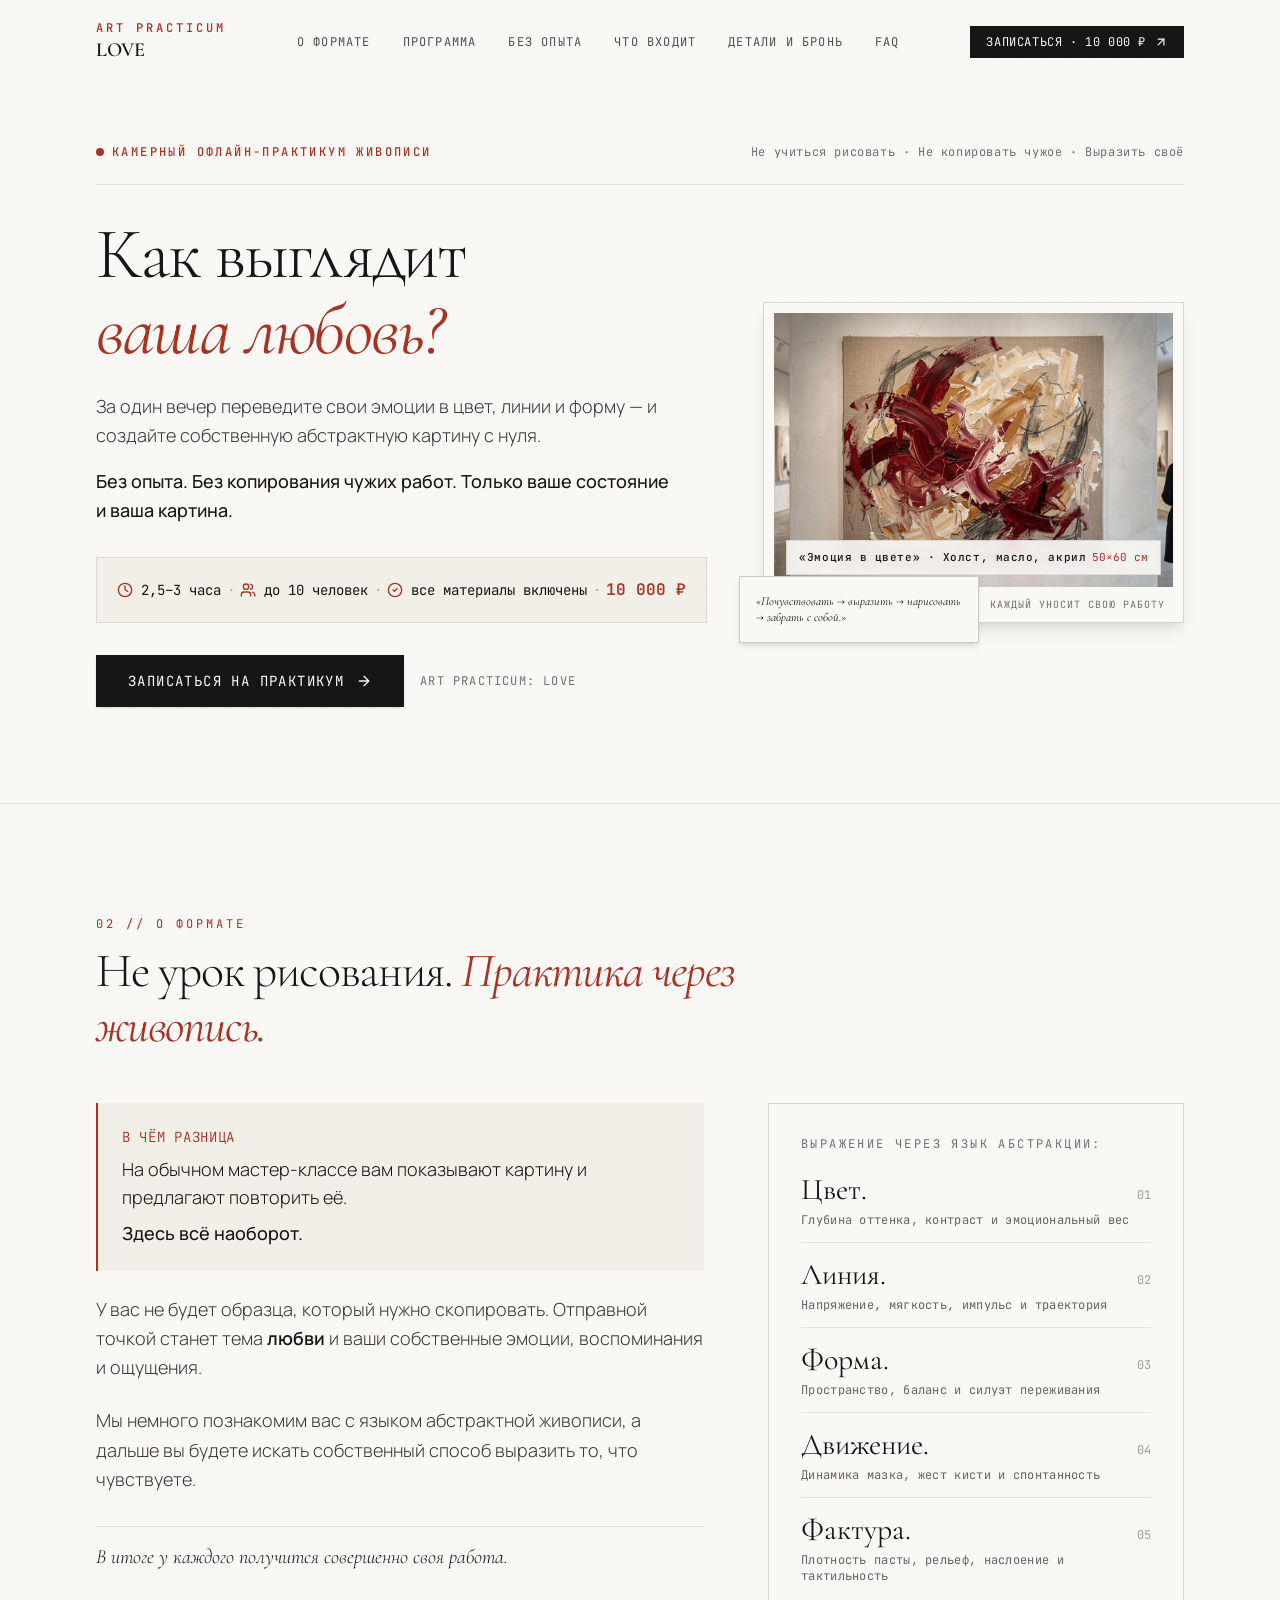
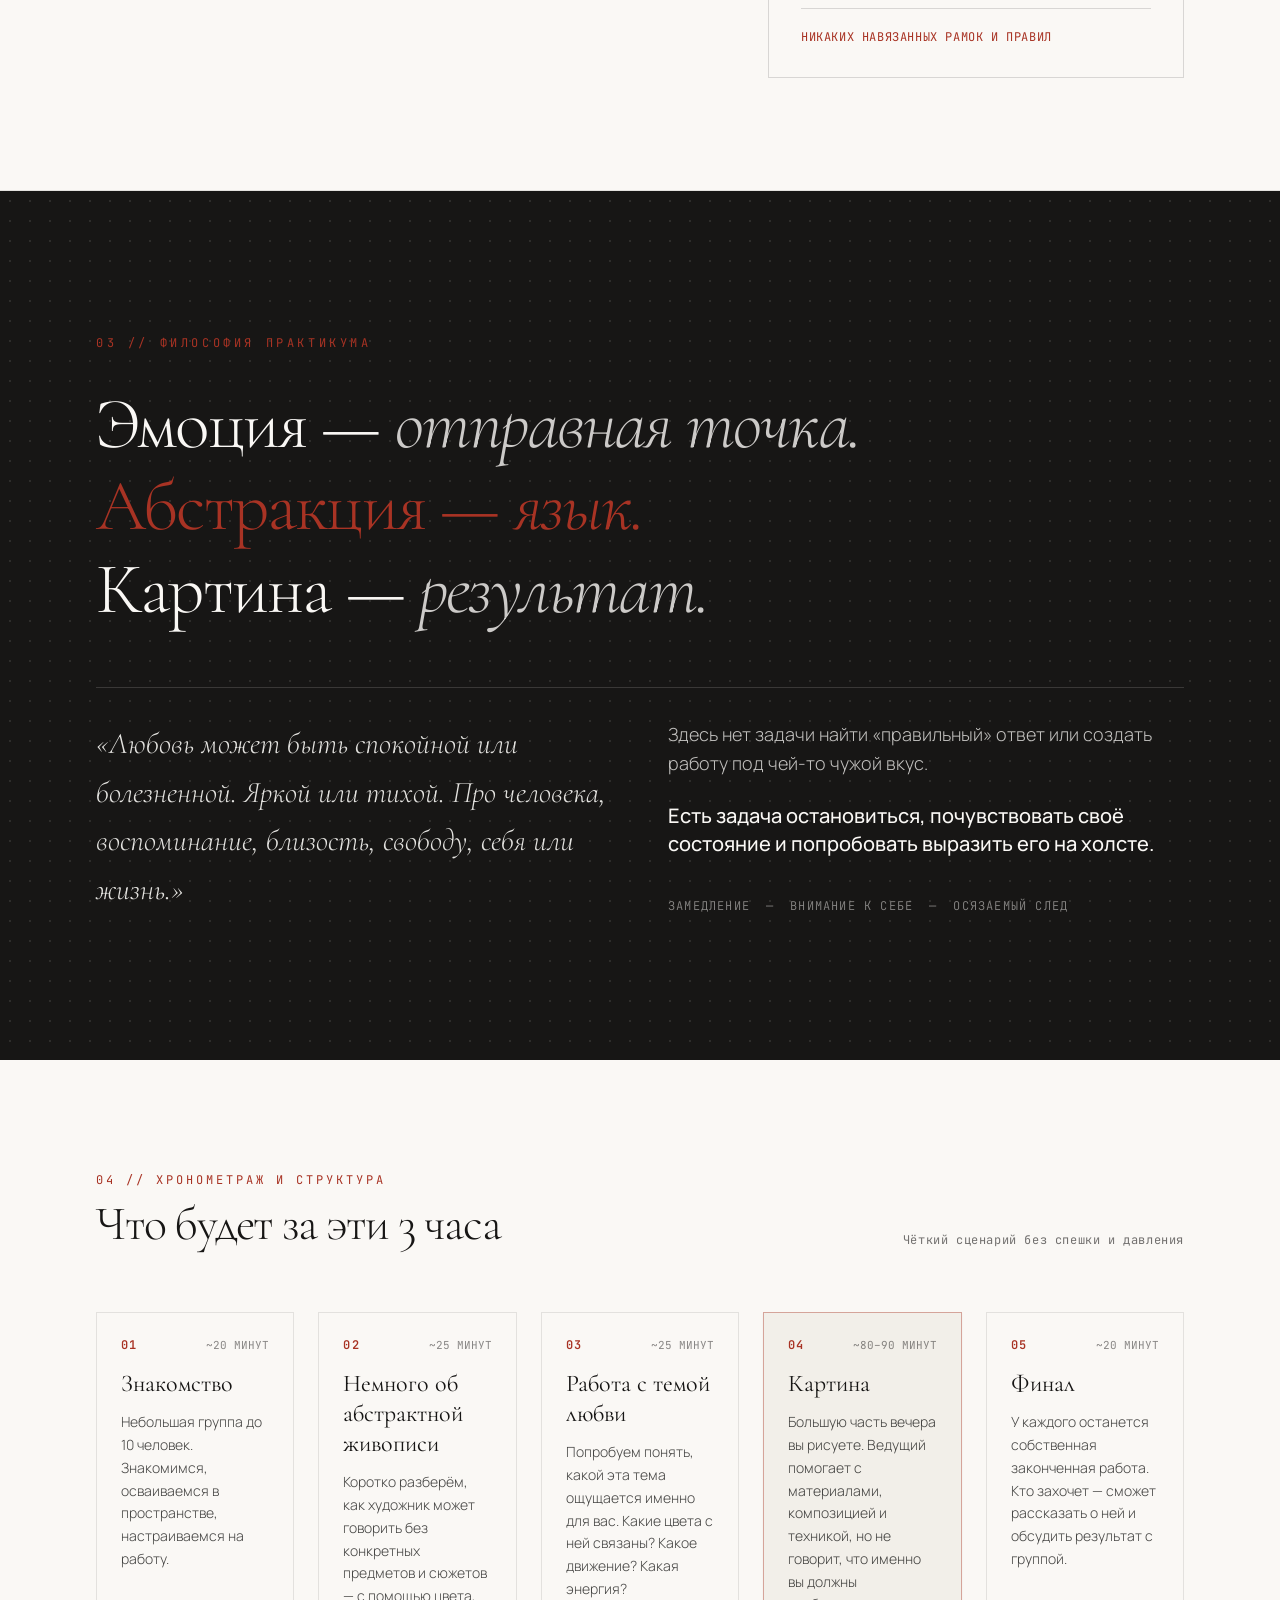
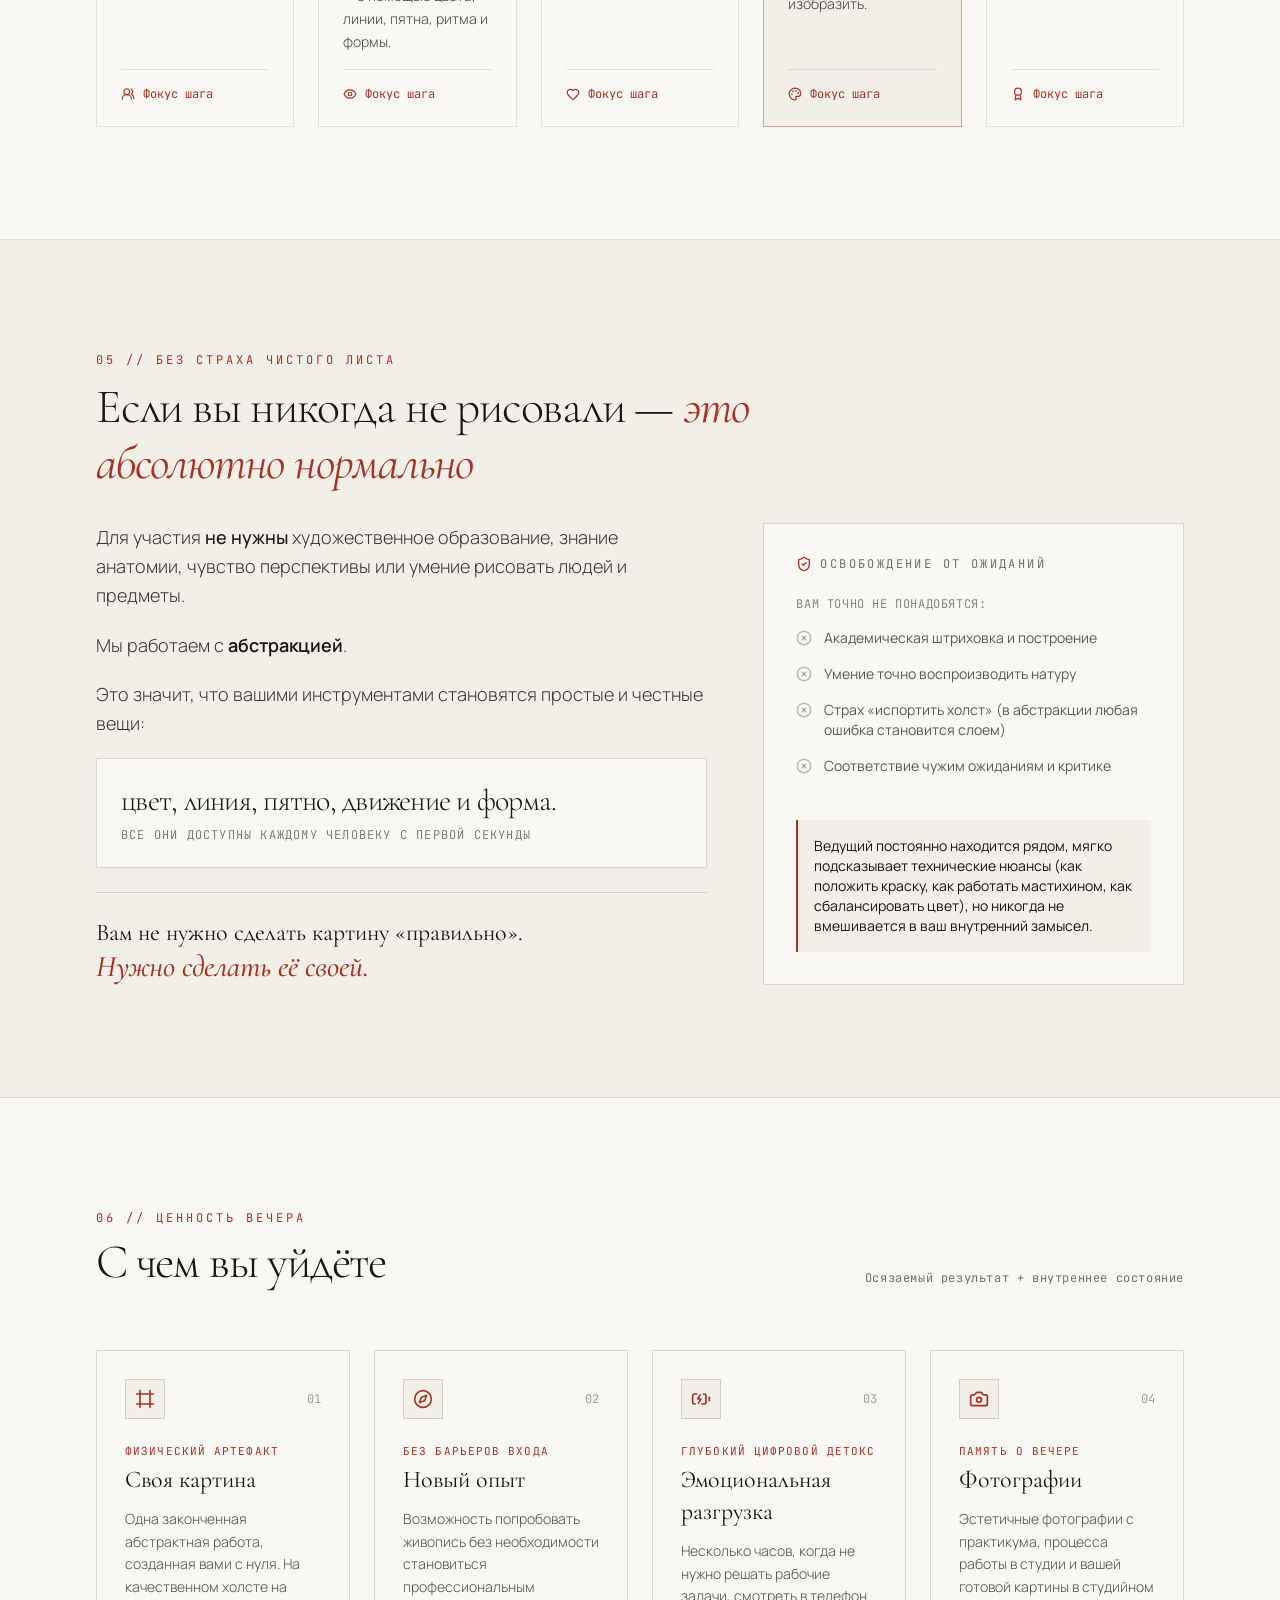
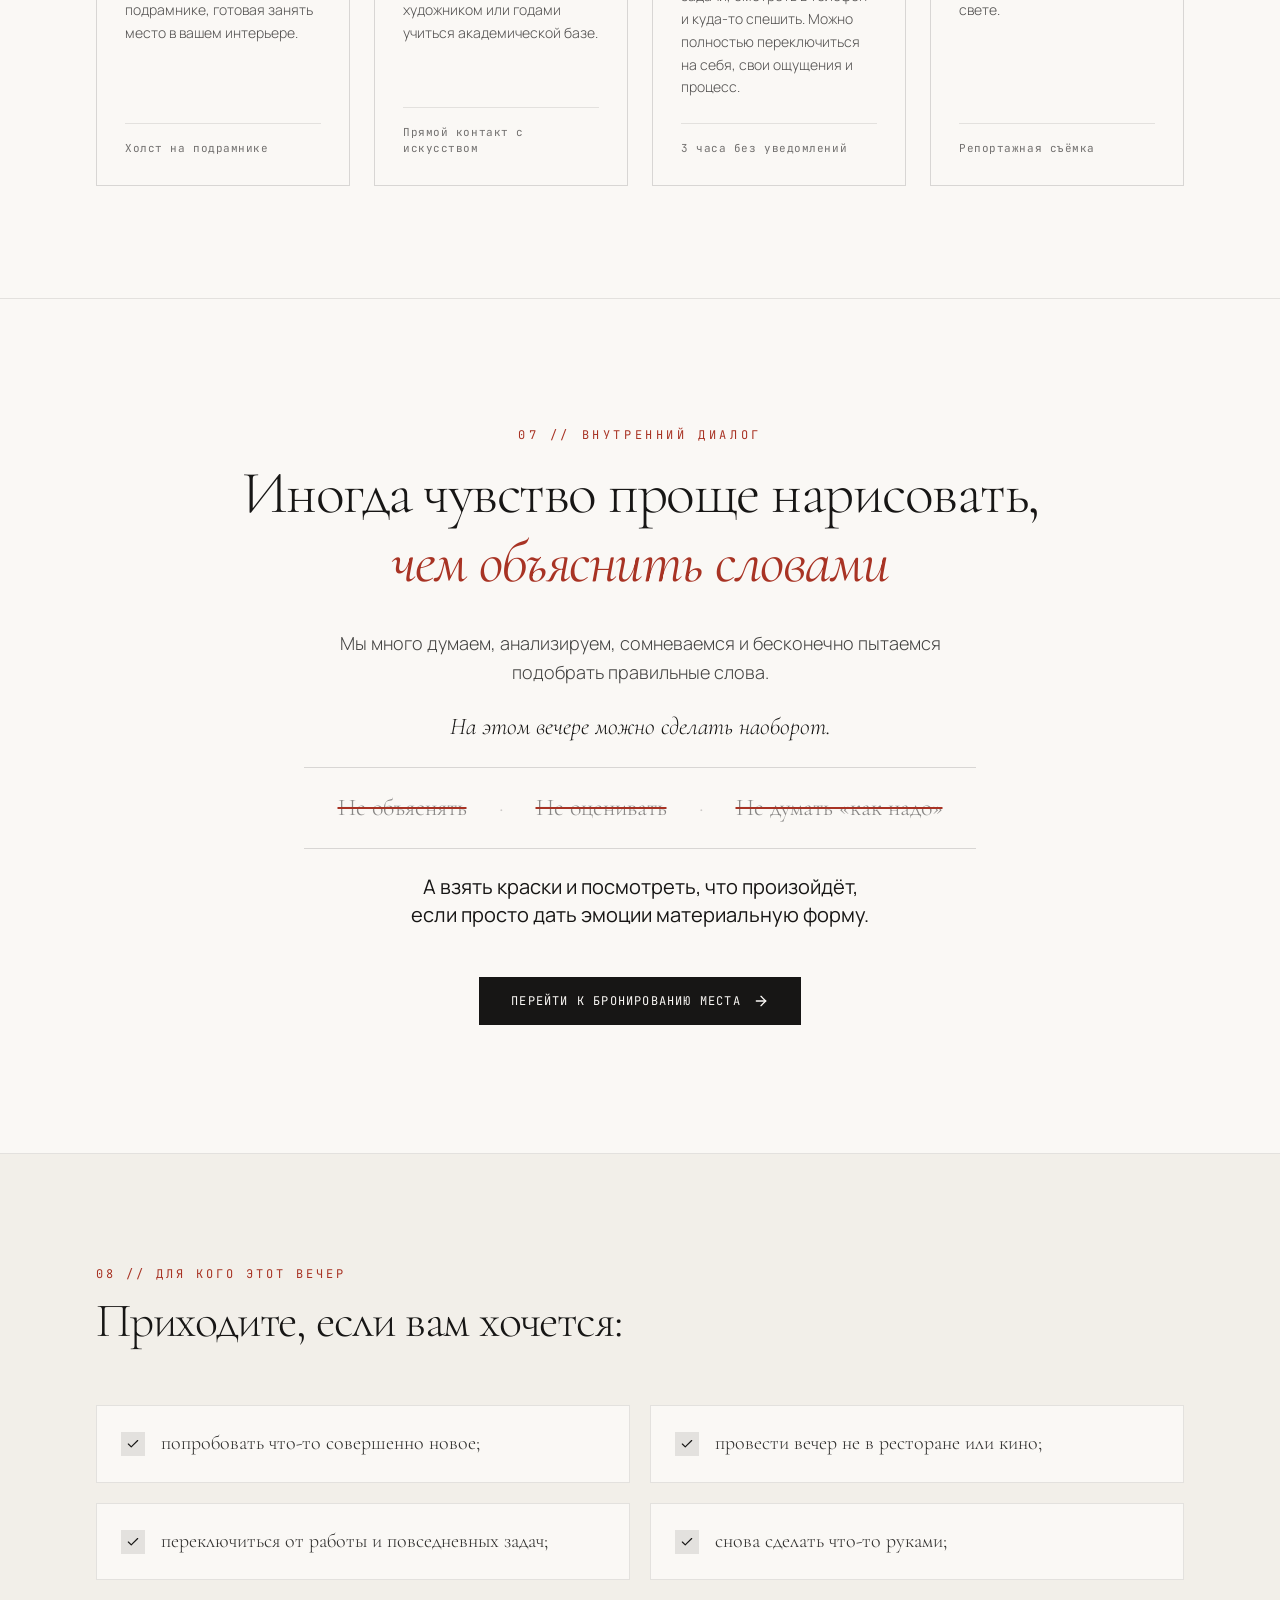
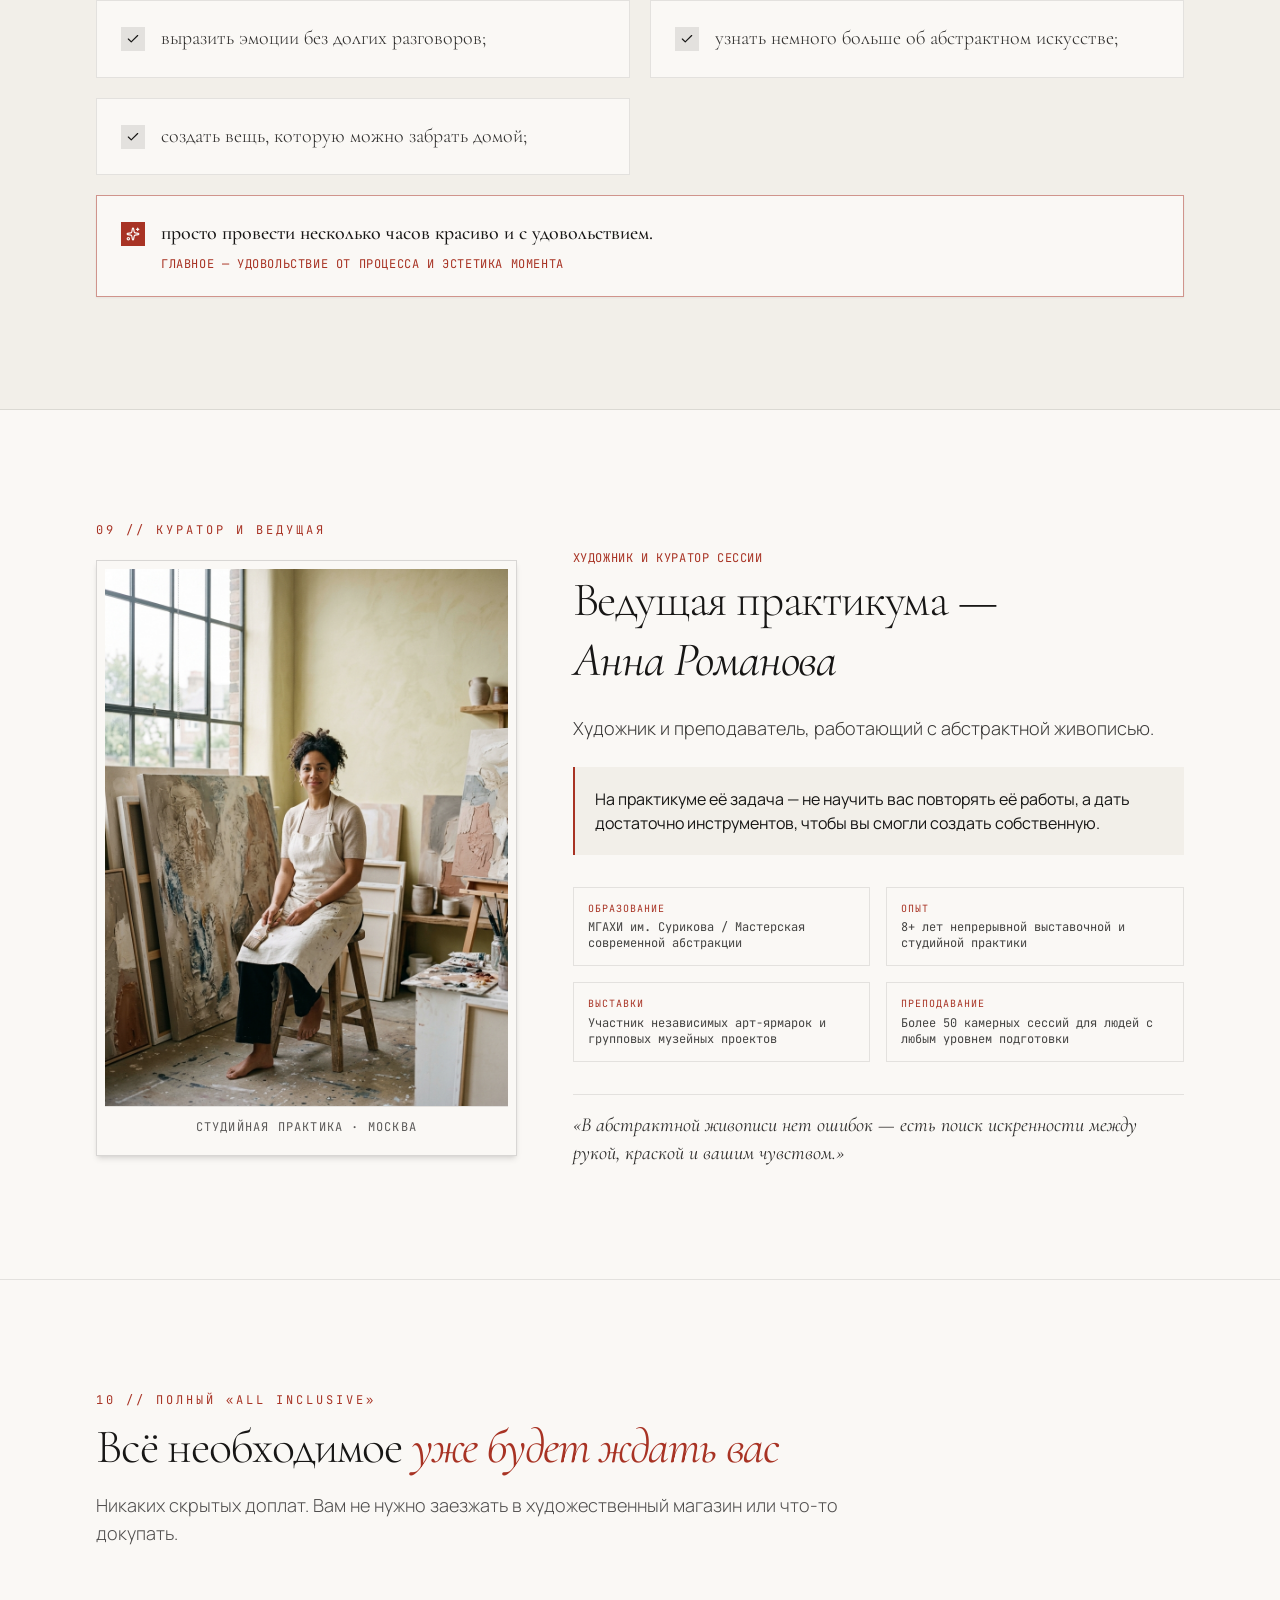
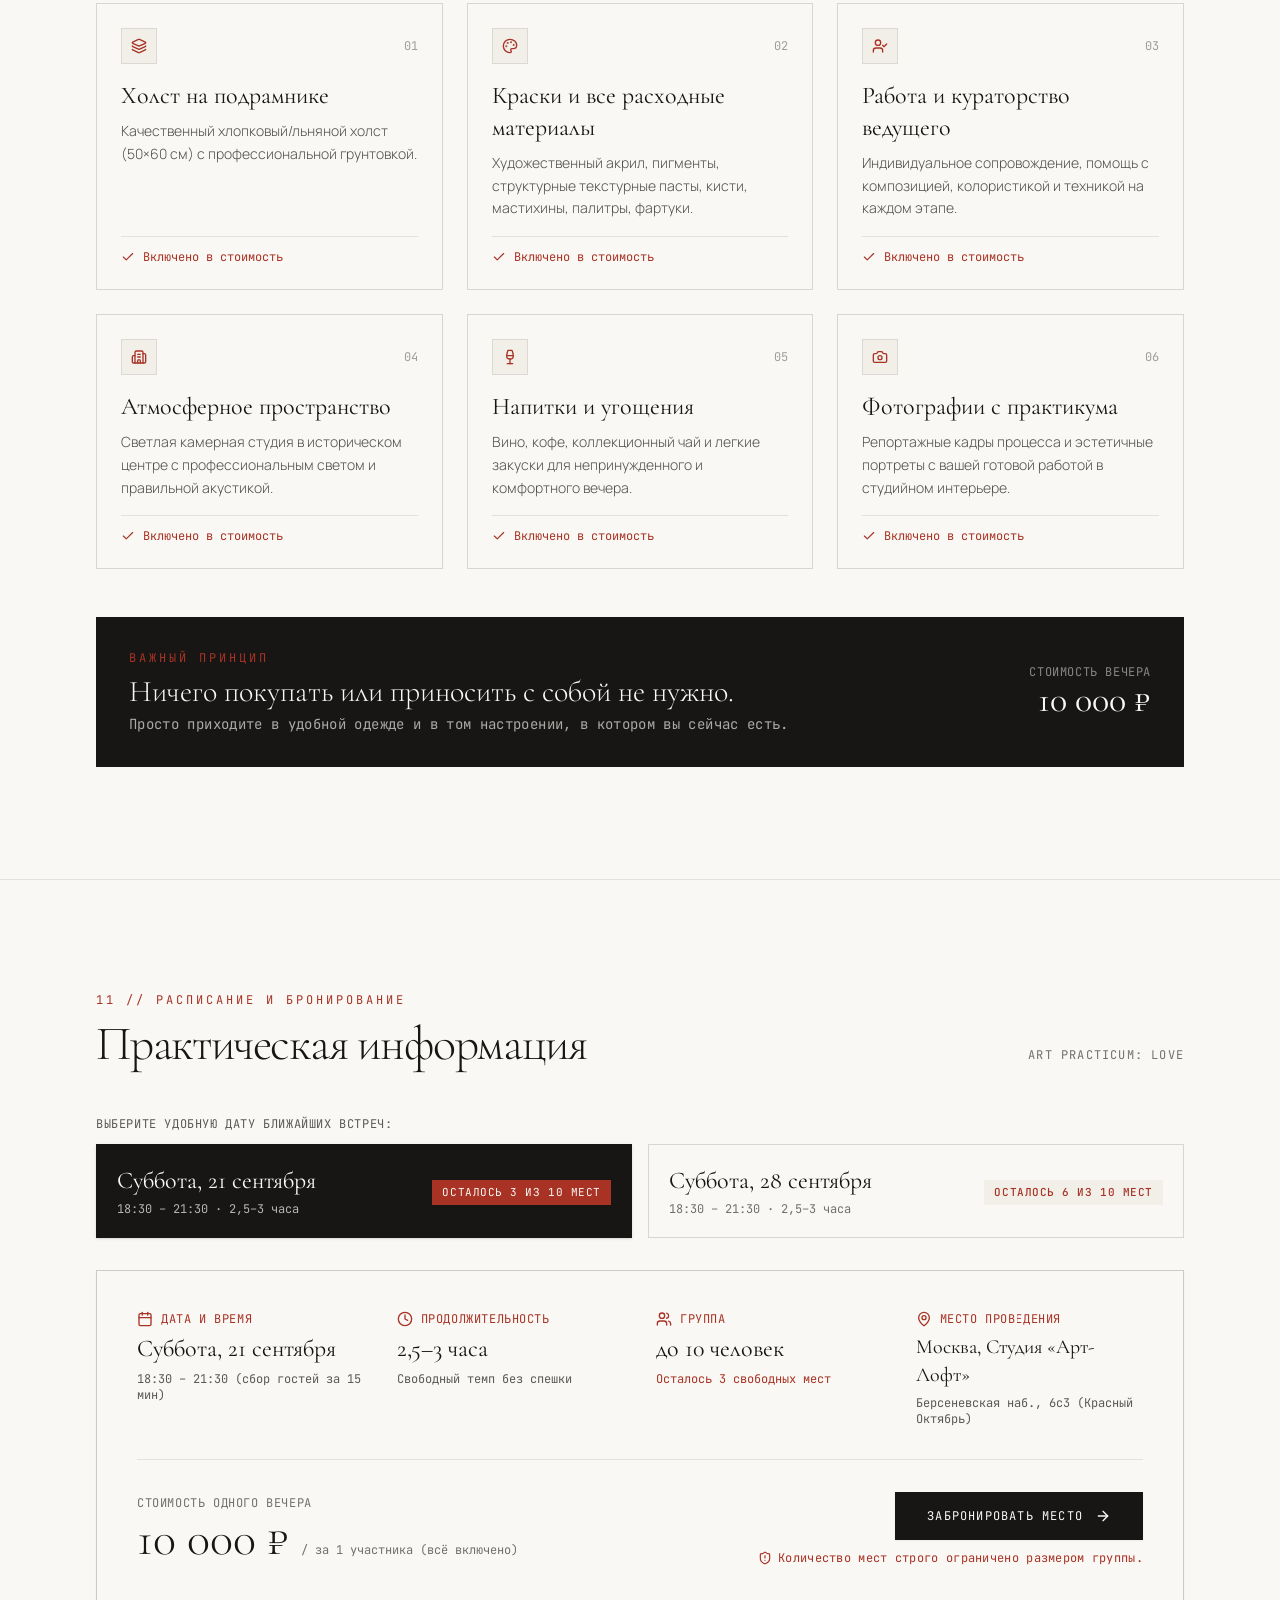
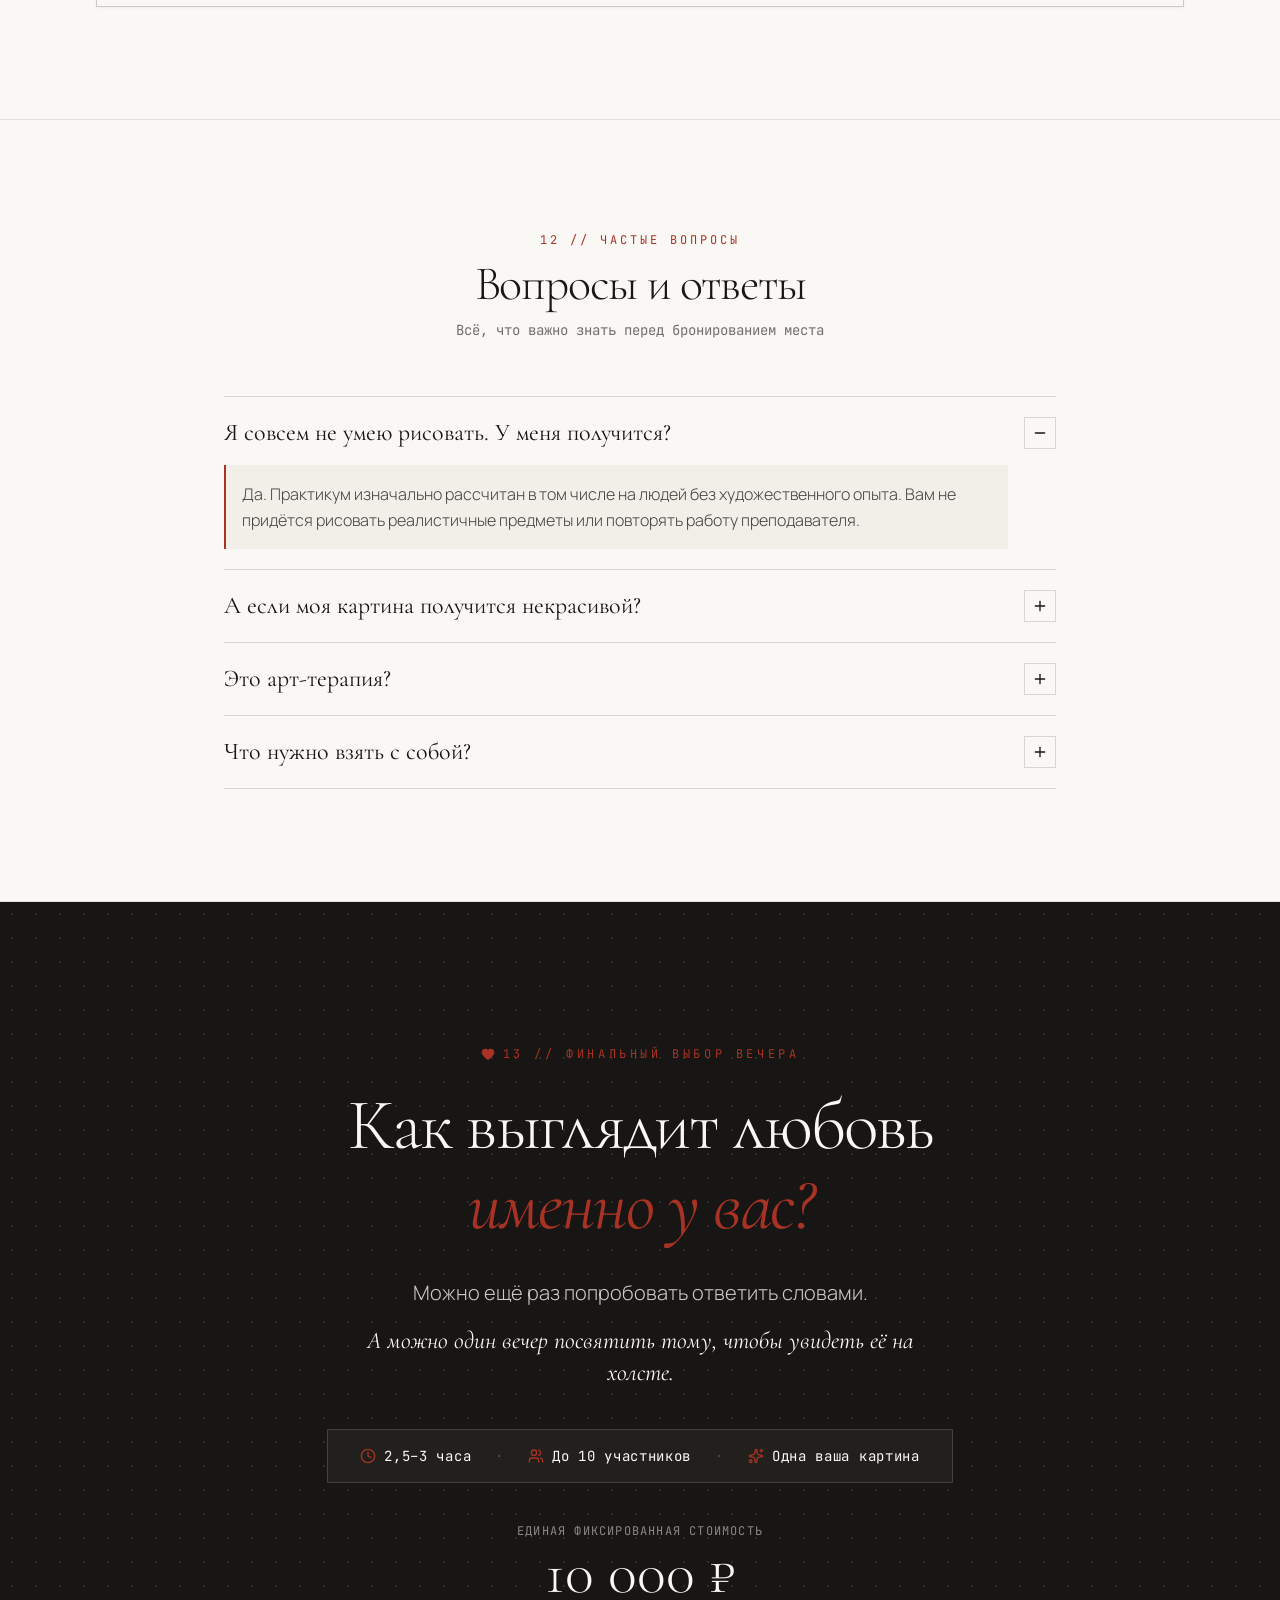
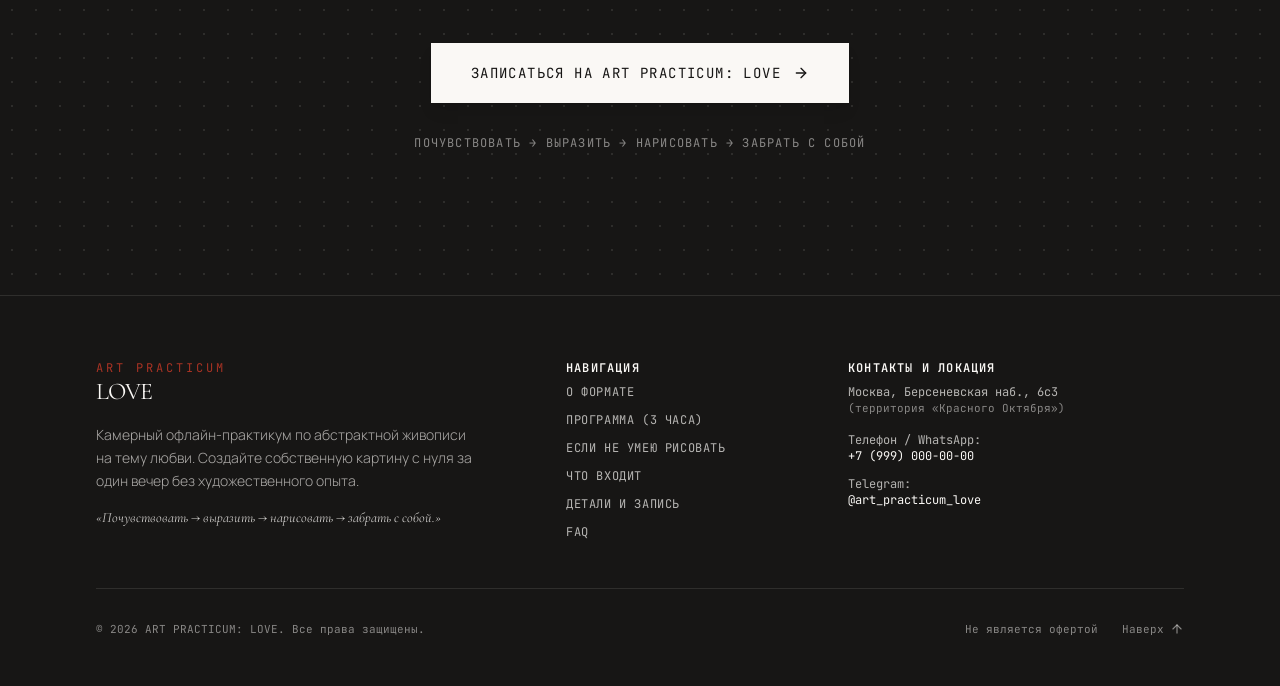
==== index.html @ 872ebf2f "Initial static site" ====
<!doctype html>
<html lang="ru" class="scroll-smooth">
  <head>
    <meta charset="UTF-8" />
    <meta name="viewport" content="width=device-width, initial-scale=1.0" />
    <title>ART PRACTICUM: LOVE — Практикум абстрактной живописи</title>
    <meta name="description" content="Офлайн-практикум по абстрактной живописи на тему любви. Создайте собственную картину за 3 часа без опыта." />
    <meta property="og:title" content="ART PRACTICUM: LOVE — Практикум абстрактной живописи" />
    <meta property="og:description" content="Офлайн-практикум по абстрактной живописи на тему любви. Создайте собственную картину за 3 часа без опыта." />
    <meta property="og:type" content="website" />
    <meta name="twitter:card" content="summary_large_image" />
    <link rel="preconnect" href="https://fonts.googleapis.com" />
    <link rel="preconnect" href="https://fonts.gstatic.com" crossorigin />
    <link href="https://fonts.googleapis.com/css2?family=Cormorant+Garamond:ital,wght@0,300;0,400;0,500;0,600;1,400;1,500&family=Manrope:wght@300;400;500;600;700&family=JetBrains+Mono:wght@400;500&display=swap" rel="stylesheet" />
    <link rel="stylesheet" href="style.css" />
  </head>
  <body class="bg-[#FAF8F5] text-[#191716] antialiased selection:bg-[#B33927] selection:text-white">
    <div id="root"><div class="min-h-screen bg-[#FAF8F5] text-[#171615] flex flex-col selection:bg-[#A83324] selection:text-[#FAF8F5]"><header id="main-header" class="fixed top-0 left-0 right-0 z-40 transition-all duration-300 bg-transparent py-5"><div class="max-w-6xl mx-auto px-5 sm:px-8 flex items-center justify-between"><a href="#" id="nav-logo" class="group flex flex-col tracking-wider text-left transition-opacity hover:opacity-80"><span class="font-mono text-xs uppercase tracking-[0.25em] text-[#A83324] font-medium">ART PRACTICUM</span><span class="font-serif text-lg sm:text-xl font-semibold tracking-tight text-[#171615]">LOVE</span></a><nav class="hidden md:flex items-center gap-8 text-xs font-mono tracking-widest uppercase text-[#171615]/75"><a href="#about" id="nav-link-about" class="hover:text-[#A83324] transition-colors py-1">О формате</a><a href="#program" id="nav-link-program" class="hover:text-[#A83324] transition-colors py-1">Программа</a><a href="#no-skills" id="nav-link-noskills" class="hover:text-[#A83324] transition-colors py-1">Без опыта</a><a href="#included" id="nav-link-included" class="hover:text-[#A83324] transition-colors py-1">Что входит</a><a href="#details" id="nav-link-details" class="hover:text-[#A83324] transition-colors py-1">Детали и бронь</a><a href="#faq" id="nav-link-faq" class="hover:text-[#A83324] transition-colors py-1">FAQ</a></nav><div class="flex items-center gap-3"><button type="button" id="header-booking-btn" class="hidden sm:inline-flex items-center gap-2 px-4 py-2 bg-[#171615] text-[#FAF8F5] text-xs font-mono uppercase tracking-wider rounded-none hover:bg-[#A83324] transition-colors duration-200 cursor-pointer"><span>Записаться · 10 000 ₽</span><svg xmlns="http://www.w3.org/2000/svg" width="24" height="24" viewBox="0 0 24 24" fill="none" stroke="currentColor" stroke-width="2" stroke-linecap="round" stroke-linejoin="round" class="lucide lucide-arrow-up-right w-3.5 h-3.5" aria-hidden="true"><path d="M7 7h10v10"></path><path d="M7 17 17 7"></path></svg></button><button type="button" id="mobile-menu-toggle-btn" class="md:hidden p-2 text-[#171615] hover:text-[#A83324] transition-colors" aria-label="Открыть меню"><svg xmlns="http://www.w3.org/2000/svg" width="24" height="24" viewBox="0 0 24 24" fill="none" stroke="currentColor" stroke-width="2" stroke-linecap="round" stroke-linejoin="round" class="lucide lucide-menu w-6 h-6" aria-hidden="true"><path d="M4 5h16"></path><path d="M4 12h16"></path><path d="M4 19h16"></path></svg></button></div></div></header><main class="flex-1"><section id="hero-section" class="relative pt-28 pb-16 md:pt-36 md:pb-24 overflow-hidden border-b border-[#171615]/10"><div class="absolute inset-0 canvas-bg opacity-70 pointer-events-none"></div><div class="relative max-w-6xl mx-auto px-5 sm:px-8"><div class="flex flex-wrap items-center justify-between gap-3 pb-6 mb-8 border-b border-[#171615]/10"><div class="flex items-center gap-2 font-mono text-xs uppercase tracking-[0.2em] text-[#A83324] font-medium"><span class="w-2 h-2 rounded-full bg-[#A83324] animate-pulse"></span><span>Камерный офлайн-практикум живописи</span></div><div class="font-mono text-xs text-[#171615]/60 tracking-wider">Не учиться рисовать · Не копировать чужое · Выразить своё</div></div><div class="grid grid-cols-1 lg:grid-cols-12 gap-10 lg:gap-14 items-center"><div class="lg:col-span-7 flex flex-col items-start"><h1 id="hero-title" class="font-serif text-4xl sm:text-6xl lg:text-7xl font-light tracking-tight text-[#171615] leading-[1.05] mb-6">Как выглядит <br><span class="italic font-normal text-[#A83324]">ваша любовь?</span></h1><div class="space-y-3 mb-8 max-w-xl text-base sm:text-lg text-[#171615]/85 font-light leading-relaxed"><p>За один вечер переведите свои эмоции в цвет, линии и форму — и создайте собственную абстрактную картину с нуля.</p><p class="font-medium text-[#171615] pt-1">Без опыта. Без копирования чужих работ. Только ваше состояние и ваша картина.</p></div><div id="hero-short-facts" class="w-full bg-[#F2EFE9] border border-[#171615]/10 p-4 sm:p-5 mb-8"><div class="flex flex-wrap items-center justify-between gap-y-3 text-xs sm:text-sm font-mono text-[#171615]"><div class="flex items-center gap-2"><svg xmlns="http://www.w3.org/2000/svg" width="24" height="24" viewBox="0 0 24 24" fill="none" stroke="currentColor" stroke-width="2" stroke-linecap="round" stroke-linejoin="round" class="lucide lucide-clock w-4 h-4 text-[#A83324]" aria-hidden="true"><path d="M12 6v6l4 2"></path><circle cx="12" cy="12" r="10"></circle></svg><span>2,5–3 часа</span></div><span class="hidden sm:inline text-[#171615]/30">·</span><div class="flex items-center gap-2"><svg xmlns="http://www.w3.org/2000/svg" width="24" height="24" viewBox="0 0 24 24" fill="none" stroke="currentColor" stroke-width="2" stroke-linecap="round" stroke-linejoin="round" class="lucide lucide-users w-4 h-4 text-[#A83324]" aria-hidden="true"><path d="M16 21v-2a4 4 0 0 0-4-4H6a4 4 0 0 0-4 4v2"></path><path d="M16 3.128a4 4 0 0 1 0 7.744"></path><path d="M22 21v-2a4 4 0 0 0-3-3.87"></path><circle cx="9" cy="7" r="4"></circle></svg><span>до 10 человек</span></div><span class="hidden sm:inline text-[#171615]/30">·</span><div class="flex items-center gap-2"><svg xmlns="http://www.w3.org/2000/svg" width="24" height="24" viewBox="0 0 24 24" fill="none" stroke="currentColor" stroke-width="2" stroke-linecap="round" stroke-linejoin="round" class="lucide lucide-circle-check w-4 h-4 text-[#A83324]" aria-hidden="true"><circle cx="12" cy="12" r="10"></circle><path d="m9 12 2 2 4-4"></path></svg><span>все материалы включены</span></div><span class="hidden sm:inline text-[#171615]/30">·</span><div class="font-semibold text-sm sm:text-base text-[#A83324]">10 000 ₽</div></div></div><div class="flex flex-col sm:flex-row items-start sm:items-center gap-4 w-full sm:w-auto"><button type="button" id="hero-cta-btn" class="w-full sm:w-auto px-8 py-4 bg-[#171615] text-[#FAF8F5] font-mono text-sm tracking-widest uppercase hover:bg-[#A83324] transition-all duration-200 flex items-center justify-center gap-3 cursor-pointer shadow-sm hover:translate-y-[-1px]"><span>Записаться на практикум</span><svg xmlns="http://www.w3.org/2000/svg" width="24" height="24" viewBox="0 0 24 24" fill="none" stroke="currentColor" stroke-width="2" stroke-linecap="round" stroke-linejoin="round" class="lucide lucide-arrow-right w-4 h-4" aria-hidden="true"><path d="M5 12h14"></path><path d="m12 5 7 7-7 7"></path></svg></button><div class="font-mono text-xs tracking-widest text-[#171615]/60 uppercase">ART PRACTICUM: LOVE</div></div></div><div class="lg:col-span-5 relative"><div class="relative border border-[#171615]/15 p-2.5 bg-[#FAF8F5] shadow-lg"><div class="relative overflow-hidden aspect-[4/3] sm:aspect-[16/11] bg-[#EDE9E1]"><img alt="Абстрактная живопись на тему любви на холсте" referrerpolicy="no-referrer" class="w-full h-full object-cover grayscale-[15%] hover:grayscale-0 transition-all duration-700 hover:scale-[1.02]" src="assets/abstract_art_love_1788533571224.jpg"><div class="absolute bottom-3 left-3 right-3 bg-[#FAF8F5]/90 backdrop-blur-xs px-3 py-2 border border-[#171615]/10 flex items-center justify-between text-[11px] font-mono"><span class="text-[#171615] font-medium tracking-wider">«Эмоция в цвете» · Холст, масло, акрил</span><span class="text-[#A83324]">50×60 см</span></div></div><div class="mt-2.5 px-2 flex justify-between items-center text-[10px] font-mono tracking-widest text-[#171615]/60 uppercase"><span>Камерный формат</span><span>Каждый уносит свою работу</span></div></div><div class="hidden sm:block absolute -bottom-5 -left-6 bg-[#FAF8F5] border border-[#171615]/20 p-4 max-w-[240px] shadow-md"><div class="text-xs font-serif italic text-[#171615] leading-snug">«Почувствовать → выразить → нарисовать → забрать с собой.»</div></div></div></div></div></section><section id="about" class="py-20 md:py-28 border-b border-[#171615]/10 bg-[#FAF8F5]"><div class="max-w-6xl mx-auto px-5 sm:px-8"><div class="font-mono text-xs uppercase tracking-[0.25em] text-[#A83324] mb-3">02 // О формате</div><h2 id="what-is-this-title" class="font-serif text-3xl sm:text-5xl font-light text-[#171615] max-w-2xl tracking-tight leading-[1.15] mb-12">Не урок рисования. <span class="italic block sm:inline font-normal text-[#A83324]">Практика через живопись.</span></h2><div class="grid grid-cols-1 lg:grid-cols-12 gap-10 lg:gap-16"><div class="lg:col-span-7 space-y-6 text-base sm:text-lg text-[#171615]/85 font-light leading-relaxed"><div class="p-6 bg-[#F2EFE9] border-l-2 border-[#A83324] text-[#171615]"><p class="text-sm font-mono uppercase tracking-wider text-[#A83324] mb-2">В чём разница</p><p class="text-base sm:text-lg">На обычном мастер-классе вам показывают картину и предлагают повторить её.</p><p class="font-medium text-lg mt-2 text-[#171615]">Здесь всё наоборот.</p></div><p>У вас не будет образца, который нужно скопировать. Отправной точкой станет тема <strong class="font-semibold text-[#171615]">любви</strong> и ваши собственные эмоции, воспоминания и ощущения.</p><p>Мы немного познакомим вас с языком абстрактной живописи, а дальше вы будете искать собственный способ выразить то, что чувствуете.</p><div class="pt-2"><p class="font-serif italic text-xl text-[#171615] border-t border-[#171615]/10 pt-4">В итоге у каждого получится совершенно своя работа.</p></div></div><div class="lg:col-span-5"><div class="bg-[#FAF8F5] border border-[#171615]/15 p-6 sm:p-8"><div class="text-xs font-mono uppercase tracking-[0.2em] text-[#171615]/60 mb-5">Выражение через язык абстракции:</div><div class="divide-y divide-[#171615]/10"><div class="py-3.5 first:pt-0 last:pb-0 group"><div class="flex items-baseline justify-between"><span class="font-serif text-2xl sm:text-3xl text-[#171615] group-hover:text-[#A83324] transition-colors">Цвет.</span><span class="font-mono text-xs text-[#171615]/40">01</span></div><p class="text-xs font-mono text-[#171615]/65 mt-1 tracking-wide">Глубина оттенка, контраст и эмоциональный вес</p></div><div class="py-3.5 first:pt-0 last:pb-0 group"><div class="flex items-baseline justify-between"><span class="font-serif text-2xl sm:text-3xl text-[#171615] group-hover:text-[#A83324] transition-colors">Линия.</span><span class="font-mono text-xs text-[#171615]/40">02</span></div><p class="text-xs font-mono text-[#171615]/65 mt-1 tracking-wide">Напряжение, мягкость, импульс и траектория</p></div><div class="py-3.5 first:pt-0 last:pb-0 group"><div class="flex items-baseline justify-between"><span class="font-serif text-2xl sm:text-3xl text-[#171615] group-hover:text-[#A83324] transition-colors">Форма.</span><span class="font-mono text-xs text-[#171615]/40">03</span></div><p class="text-xs font-mono text-[#171615]/65 mt-1 tracking-wide">Пространство, баланс и силуэт переживания</p></div><div class="py-3.5 first:pt-0 last:pb-0 group"><div class="flex items-baseline justify-between"><span class="font-serif text-2xl sm:text-3xl text-[#171615] group-hover:text-[#A83324] transition-colors">Движение.</span><span class="font-mono text-xs text-[#171615]/40">04</span></div><p class="text-xs font-mono text-[#171615]/65 mt-1 tracking-wide">Динамика мазка, жест кисти и спонтанность</p></div><div class="py-3.5 first:pt-0 last:pb-0 group"><div class="flex items-baseline justify-between"><span class="font-serif text-2xl sm:text-3xl text-[#171615] group-hover:text-[#A83324] transition-colors">Фактура.</span><span class="font-mono text-xs text-[#171615]/40">05</span></div><p class="text-xs font-mono text-[#171615]/65 mt-1 tracking-wide">Плотность пасты, рельеф, наслоение и тактильность</p></div></div><div class="mt-6 pt-5 border-t border-[#171615]/15 text-xs font-mono text-[#A83324] tracking-wider uppercase">Никаких навязанных рамок и правил</div></div></div></div></div></section><section id="core-idea" class="relative py-24 md:py-36 bg-[#171615] text-[#FAF8F5] overflow-hidden border-b border-[#171615]"><div class="absolute inset-0 opacity-10 bg-[radial-gradient(#FAF8F5_1px,transparent_1px)] [background-size:20px_20px] pointer-events-none"></div><div class="relative max-w-6xl mx-auto px-5 sm:px-8"><div class="font-mono text-xs uppercase tracking-[0.3em] text-[#A83324] mb-8">03 // Философия практикума</div><div class="mb-14 max-w-4xl"><h2 id="core-idea-title" class="font-serif text-3xl sm:text-5xl md:text-6xl lg:text-7xl font-light tracking-tight leading-[1.15]"><span class="block text-[#FAF8F5]">Эмоция — <span class="italic text-[#FAF8F5]/80">отправная точка.</span></span><span class="block text-[#A83324]">Абстракция — <span class="italic">язык.</span></span><span class="block text-[#FAF8F5]">Картина — <span class="italic text-[#FAF8F5]/80">результат.</span></span></h2></div><div class="grid grid-cols-1 md:grid-cols-12 gap-8 md:gap-14 pt-8 border-t border-[#FAF8F5]/15"><div class="md:col-span-6"><p class="font-serif text-2xl sm:text-3xl text-[#FAF8F5]/90 font-light leading-relaxed italic">«Любовь может быть спокойной или болезненной. Яркой или тихой. Про человека, воспоминание, близость, свободу, себя или жизнь.»</p></div><div class="md:col-span-6 space-y-6 text-base sm:text-lg text-[#FAF8F5]/75 font-light leading-relaxed"><p>Здесь нет задачи найти «правильный» ответ или создать работу под чей-то чужой вкус.</p><p class="text-[#FAF8F5] font-medium text-lg sm:text-xl">Есть задача остановиться, почувствовать своё состояние и попробовать выразить его на холсте.</p><div class="pt-4 flex items-center gap-4 text-xs font-mono tracking-widest uppercase text-[#FAF8F5]/50"><span>Замедление</span><span>—</span><span>Внимание к себе</span><span>—</span><span>Осязаемый след</span></div></div></div></div></section><section id="program" class="py-20 md:py-28 border-b border-[#171615]/10 bg-[#FAF8F5]"><div class="max-w-6xl mx-auto px-5 sm:px-8"><div class="flex flex-col md:flex-row md:items-end justify-between mb-16 gap-4"><div><div class="font-mono text-xs uppercase tracking-[0.25em] text-[#A83324] mb-3">04 // Хронометраж и структура</div><h2 id="schedule-title" class="font-serif text-3xl sm:text-5xl font-light text-[#171615] tracking-tight">Что будет за эти 3 часа</h2></div><div class="font-mono text-xs text-[#171615]/60 tracking-wider">Чёткий сценарий без спешки и давления</div></div><div class="grid grid-cols-1 md:grid-cols-5 gap-6"><div class="p-6 border flex flex-col justify-between transition-all duration-200 bg-[#FAF8F5] border-[#171615]/10 hover:border-[#171615]/30"><div><div class="flex items-center justify-between mb-4"><span class="font-mono text-xs font-semibold text-[#A83324] tracking-widest">01</span><span class="font-mono text-[11px] text-[#171615]/50 uppercase">~20 минут</span></div><h3 class="font-serif text-xl sm:text-2xl text-[#171615] font-normal leading-tight mb-3">Знакомство</h3><p class="text-sm text-[#171615]/80 font-light leading-relaxed mb-4">Небольшая группа до 10 человек. Знакомимся, осваиваемся в пространстве, настраиваемся на работу.</p></div><div class="pt-4 border-t border-[#171615]/10"><div class="flex items-center gap-2 text-xs font-mono text-[#A83324]"><svg xmlns="http://www.w3.org/2000/svg" width="24" height="24" viewBox="0 0 24 24" fill="none" stroke="currentColor" stroke-width="2" stroke-linecap="round" stroke-linejoin="round" class="lucide lucide-users-round w-3.5 h-3.5" aria-hidden="true"><path d="M18 21a8 8 0 0 0-16 0"></path><circle cx="10" cy="8" r="5"></circle><path d="M22 20c0-3.37-2-6.5-4-8a5 5 0 0 0-.45-8.3"></path></svg><span>Фокус шага</span></div></div></div><div class="p-6 border flex flex-col justify-between transition-all duration-200 bg-[#FAF8F5] border-[#171615]/10 hover:border-[#171615]/30"><div><div class="flex items-center justify-between mb-4"><span class="font-mono text-xs font-semibold text-[#A83324] tracking-widest">02</span><span class="font-mono text-[11px] text-[#171615]/50 uppercase">~25 минут</span></div><h3 class="font-serif text-xl sm:text-2xl text-[#171615] font-normal leading-tight mb-3">Немного об абстрактной живописи</h3><p class="text-sm text-[#171615]/80 font-light leading-relaxed mb-4">Коротко разберём, как художник может говорить без конкретных предметов и сюжетов — с помощью цвета, линии, пятна, ритма и формы.</p></div><div class="pt-4 border-t border-[#171615]/10"><div class="flex items-center gap-2 text-xs font-mono text-[#A83324]"><svg xmlns="http://www.w3.org/2000/svg" width="24" height="24" viewBox="0 0 24 24" fill="none" stroke="currentColor" stroke-width="2" stroke-linecap="round" stroke-linejoin="round" class="lucide lucide-eye w-3.5 h-3.5" aria-hidden="true"><path d="M2.062 12.348a1 1 0 0 1 0-.696 10.75 10.75 0 0 1 19.876 0 1 1 0 0 1 0 .696 10.75 10.75 0 0 1-19.876 0"></path><circle cx="12" cy="12" r="3"></circle></svg><span>Фокус шага</span></div></div></div><div class="p-6 border flex flex-col justify-between transition-all duration-200 bg-[#FAF8F5] border-[#171615]/10 hover:border-[#171615]/30"><div><div class="flex items-center justify-between mb-4"><span class="font-mono text-xs font-semibold text-[#A83324] tracking-widest">03</span><span class="font-mono text-[11px] text-[#171615]/50 uppercase">~25 минут</span></div><h3 class="font-serif text-xl sm:text-2xl text-[#171615] font-normal leading-tight mb-3">Работа с темой любви</h3><p class="text-sm text-[#171615]/80 font-light leading-relaxed mb-4">Попробуем понять, какой эта тема ощущается именно для вас. Какие цвета с ней связаны? Какое движение? Какая энергия?</p></div><div class="pt-4 border-t border-[#171615]/10"><div class="flex items-center gap-2 text-xs font-mono text-[#A83324]"><svg xmlns="http://www.w3.org/2000/svg" width="24" height="24" viewBox="0 0 24 24" fill="none" stroke="currentColor" stroke-width="2" stroke-linecap="round" stroke-linejoin="round" class="lucide lucide-heart w-3.5 h-3.5" aria-hidden="true"><path d="M2 9.5a5.5 5.5 0 0 1 9.591-3.676.56.56 0 0 0 .818 0A5.49 5.49 0 0 1 22 9.5c0 2.29-1.5 4-3 5.5l-5.492 5.313a2 2 0 0 1-3 .019L5 15c-1.5-1.5-3-3.2-3-5.5"></path></svg><span>Фокус шага</span></div></div></div><div class="p-6 border flex flex-col justify-between transition-all duration-200 bg-[#F2EFE9] border-[#A83324]/40 shadow-xs"><div><div class="flex items-center justify-between mb-4"><span class="font-mono text-xs font-semibold text-[#A83324] tracking-widest">04</span><span class="font-mono text-[11px] text-[#171615]/50 uppercase">~80–90 минут</span></div><h3 class="font-serif text-xl sm:text-2xl text-[#171615] font-normal leading-tight mb-3">Картина</h3><p class="text-sm text-[#171615]/80 font-light leading-relaxed mb-4">Большую часть вечера вы рисуете. Ведущий помогает с материалами, композицией и техникой, но не говорит, что именно вы должны изобразить.</p></div><div class="pt-4 border-t border-[#171615]/10"><div class="flex items-center gap-2 text-xs font-mono text-[#A83324]"><svg xmlns="http://www.w3.org/2000/svg" width="24" height="24" viewBox="0 0 24 24" fill="none" stroke="currentColor" stroke-width="2" stroke-linecap="round" stroke-linejoin="round" class="lucide lucide-palette w-3.5 h-3.5" aria-hidden="true"><path d="M12 22a1 1 0 0 1 0-20 10 9 0 0 1 10 9 5 5 0 0 1-5 5h-2.25a1.75 1.75 0 0 0-1.4 2.8l.3.4a1.75 1.75 0 0 1-1.4 2.8z"></path><circle cx="13.5" cy="6.5" r=".5" fill="currentColor"></circle><circle cx="17.5" cy="10.5" r=".5" fill="currentColor"></circle><circle cx="6.5" cy="12.5" r=".5" fill="currentColor"></circle><circle cx="8.5" cy="7.5" r=".5" fill="currentColor"></circle></svg><span>Фокус шага</span></div></div></div><div class="p-6 border flex flex-col justify-between transition-all duration-200 bg-[#FAF8F5] border-[#171615]/10 hover:border-[#171615]/30"><div><div class="flex items-center justify-between mb-4"><span class="font-mono text-xs font-semibold text-[#A83324] tracking-widest">05</span><span class="font-mono text-[11px] text-[#171615]/50 uppercase">~20 минут</span></div><h3 class="font-serif text-xl sm:text-2xl text-[#171615] font-normal leading-tight mb-3">Финал</h3><p class="text-sm text-[#171615]/80 font-light leading-relaxed mb-4">У каждого останется собственная законченная работа. Кто захочет — сможет рассказать о ней и обсудить результат с группой.</p></div><div class="pt-4 border-t border-[#171615]/10"><div class="flex items-center gap-2 text-xs font-mono text-[#A83324]"><svg xmlns="http://www.w3.org/2000/svg" width="24" height="24" viewBox="0 0 24 24" fill="none" stroke="currentColor" stroke-width="2" stroke-linecap="round" stroke-linejoin="round" class="lucide lucide-award w-3.5 h-3.5" aria-hidden="true"><path d="m15.477 12.89 1.515 8.526a.5.5 0 0 1-.81.47l-3.58-2.687a1 1 0 0 0-1.197 0l-3.586 2.686a.5.5 0 0 1-.81-.469l1.514-8.526"></path><circle cx="12" cy="8" r="6"></circle></svg><span>Фокус шага</span></div></div></div></div></div></section><section id="no-skills" class="py-20 md:py-28 border-b border-[#171615]/10 bg-[#F2EFE9] relative overflow-hidden"><div class="max-w-6xl mx-auto px-5 sm:px-8"><div class="font-mono text-xs uppercase tracking-[0.25em] text-[#A83324] mb-3">05 // Без страха чистого листа</div><h2 id="no-experience-title" class="font-serif text-3xl sm:text-5xl font-light text-[#171615] max-w-3xl tracking-tight leading-[1.15] mb-8">Если вы никогда не рисовали — <span class="italic font-normal text-[#A83324]">это абсолютно нормально</span></h2><div class="grid grid-cols-1 lg:grid-cols-12 gap-10 lg:gap-14 items-stretch"><div class="lg:col-span-7 flex flex-col justify-between space-y-6"><div class="space-y-5 text-base sm:text-lg text-[#171615]/85 font-light leading-relaxed"><p>Для участия <strong class="font-medium text-[#171615]">не нужны</strong> художественное образование, знание анатомии, чувство перспективы или умение рисовать людей и предметы.</p><p>Мы работаем с <strong class="font-semibold text-[#171615]">абстракцией</strong>.</p><p>Это значит, что вашими инструментами становятся простые и честные вещи:</p><div class="p-5 sm:p-6 bg-[#FAF8F5] border border-[#171615]/15"><div class="font-serif text-2xl sm:text-3xl text-[#171615] tracking-tight">цвет, линия, пятно, движение и форма.</div><div class="mt-2 text-xs font-mono uppercase tracking-widest text-[#171615]/60">Все они доступны каждому человеку с первой секунды</div></div></div><div class="pt-6 border-t border-[#171615]/15"><div class="text-xl sm:text-2xl font-serif text-[#171615]">Вам не нужно сделать картину «правильно». <br><span class="font-medium italic text-[#A83324] text-2xl sm:text-3xl">Нужно сделать её своей.</span></div></div></div><div class="lg:col-span-5 flex flex-col justify-between bg-[#FAF8F5] border border-[#171615]/15 p-6 sm:p-8"><div><div class="text-xs font-mono uppercase tracking-[0.2em] text-[#171615]/60 mb-6 flex items-center gap-2"><svg xmlns="http://www.w3.org/2000/svg" width="24" height="24" viewBox="0 0 24 24" fill="none" stroke="currentColor" stroke-width="2" stroke-linecap="round" stroke-linejoin="round" class="lucide lucide-shield-check w-4 h-4 text-[#A83324]" aria-hidden="true"><path d="M20 13c0 5-3.5 7.5-7.66 8.95a1 1 0 0 1-.67-.01C7.5 20.5 4 18 4 13V6a1 1 0 0 1 1-1c2 0 4.5-1.2 6.24-2.72a1.17 1.17 0 0 1 1.52 0C14.51 3.81 17 5 19 5a1 1 0 0 1 1 1z"></path><path d="m9 12 2 2 4-4"></path></svg><span>Освобождение от ожиданий</span></div><div class="space-y-4 mb-8"><div class="text-xs font-mono uppercase text-[#171615]/50 tracking-wider">Вам ТОЧНО не понадобятся:</div><div class="flex items-start gap-3 text-sm text-[#171615]/70"><svg xmlns="http://www.w3.org/2000/svg" width="24" height="24" viewBox="0 0 24 24" fill="none" stroke="currentColor" stroke-width="2" stroke-linecap="round" stroke-linejoin="round" class="lucide lucide-circle-x w-4 h-4 text-[#171615]/30 shrink-0 mt-0.5" aria-hidden="true"><circle cx="12" cy="12" r="10"></circle><path d="m15 9-6 6"></path><path d="m9 9 6 6"></path></svg><span>Академическая штриховка и построение</span></div><div class="flex items-start gap-3 text-sm text-[#171615]/70"><svg xmlns="http://www.w3.org/2000/svg" width="24" height="24" viewBox="0 0 24 24" fill="none" stroke="currentColor" stroke-width="2" stroke-linecap="round" stroke-linejoin="round" class="lucide lucide-circle-x w-4 h-4 text-[#171615]/30 shrink-0 mt-0.5" aria-hidden="true"><circle cx="12" cy="12" r="10"></circle><path d="m15 9-6 6"></path><path d="m9 9 6 6"></path></svg><span>Умение точно воспроизводить натуру</span></div><div class="flex items-start gap-3 text-sm text-[#171615]/70"><svg xmlns="http://www.w3.org/2000/svg" width="24" height="24" viewBox="0 0 24 24" fill="none" stroke="currentColor" stroke-width="2" stroke-linecap="round" stroke-linejoin="round" class="lucide lucide-circle-x w-4 h-4 text-[#171615]/30 shrink-0 mt-0.5" aria-hidden="true"><circle cx="12" cy="12" r="10"></circle><path d="m15 9-6 6"></path><path d="m9 9 6 6"></path></svg><span>Страх «испортить холст» (в абстракции любая ошибка становится слоем)</span></div><div class="flex items-start gap-3 text-sm text-[#171615]/70"><svg xmlns="http://www.w3.org/2000/svg" width="24" height="24" viewBox="0 0 24 24" fill="none" stroke="currentColor" stroke-width="2" stroke-linecap="round" stroke-linejoin="round" class="lucide lucide-circle-x w-4 h-4 text-[#171615]/30 shrink-0 mt-0.5" aria-hidden="true"><circle cx="12" cy="12" r="10"></circle><path d="m15 9-6 6"></path><path d="m9 9 6 6"></path></svg><span>Соответствие чужим ожиданиям и критике</span></div></div></div><div class="p-4 bg-[#F2EFE9] border-l-2 border-[#A83324] text-xs sm:text-sm text-[#171615]">Ведущий постоянно находится рядом, мягко подсказывает технические нюансы (как положить краску, как работать мастихином, как сбалансировать цвет), но никогда не вмешивается в ваш внутренний замысел.</div></div></div></div></section><section class="py-20 md:py-28 border-b border-[#171615]/10 bg-[#FAF8F5]"><div class="max-w-6xl mx-auto px-5 sm:px-8"><div class="flex flex-col md:flex-row md:items-end justify-between mb-16 gap-4"><div><div class="font-mono text-xs uppercase tracking-[0.25em] text-[#A83324] mb-3">06 // Ценность вечера</div><h2 id="what-you-get-title" class="font-serif text-3xl sm:text-5xl font-light text-[#171615] tracking-tight">С чем вы уйдёте</h2></div><div class="font-mono text-xs text-[#171615]/60 tracking-wider">Осязаемый результат + внутреннее состояние</div></div><div class="grid grid-cols-1 md:grid-cols-2 lg:grid-cols-4 gap-6"><div id="result-painting" class="bg-[#FAF8F5] border border-[#171615]/15 p-6 sm:p-7 flex flex-col justify-between hover:border-[#A83324] hover:shadow-xs transition-all duration-200 group"><div><div class="flex items-center justify-between mb-6"><div class="w-10 h-10 border border-[#171615]/15 flex items-center justify-center bg-[#F2EFE9] text-[#A83324] group-hover:bg-[#171615] group-hover:text-[#FAF8F5] transition-colors"><svg xmlns="http://www.w3.org/2000/svg" width="24" height="24" viewBox="0 0 24 24" fill="none" stroke="currentColor" stroke-width="2" stroke-linecap="round" stroke-linejoin="round" class="lucide lucide-frame w-5 h-5" aria-hidden="true"><line x1="22" x2="2" y1="6" y2="6"></line><line x1="22" x2="2" y1="18" y2="18"></line><line x1="6" x2="6" y1="2" y2="22"></line><line x1="18" x2="18" y1="2" y2="22"></line></svg></div><span class="font-mono text-xs text-[#171615]/40">01</span></div><div class="text-[11px] font-mono uppercase tracking-widest text-[#A83324] mb-1">Физический артефакт</div><h3 class="font-serif text-2xl text-[#171615] font-normal mb-3">Своя картина</h3><p class="text-sm text-[#171615]/75 font-light leading-relaxed mb-6">Одна законченная абстрактная работа, созданная вами с нуля. На качественном холсте на подрамнике, готовая занять место в вашем интерьере.</p></div><div class="pt-4 border-t border-[#171615]/10 text-[11px] font-mono text-[#171615]/60 tracking-wider">Холст на подрамнике</div></div><div id="result-experience" class="bg-[#FAF8F5] border border-[#171615]/15 p-6 sm:p-7 flex flex-col justify-between hover:border-[#A83324] hover:shadow-xs transition-all duration-200 group"><div><div class="flex items-center justify-between mb-6"><div class="w-10 h-10 border border-[#171615]/15 flex items-center justify-center bg-[#F2EFE9] text-[#A83324] group-hover:bg-[#171615] group-hover:text-[#FAF8F5] transition-colors"><svg xmlns="http://www.w3.org/2000/svg" width="24" height="24" viewBox="0 0 24 24" fill="none" stroke="currentColor" stroke-width="2" stroke-linecap="round" stroke-linejoin="round" class="lucide lucide-compass w-5 h-5" aria-hidden="true"><path d="m16.24 7.76-1.804 5.411a2 2 0 0 1-1.265 1.265L7.76 16.24l1.804-5.411a2 2 0 0 1 1.265-1.265z"></path><circle cx="12" cy="12" r="10"></circle></svg></div><span class="font-mono text-xs text-[#171615]/40">02</span></div><div class="text-[11px] font-mono uppercase tracking-widest text-[#A83324] mb-1">Без барьеров входа</div><h3 class="font-serif text-2xl text-[#171615] font-normal mb-3">Новый опыт</h3><p class="text-sm text-[#171615]/75 font-light leading-relaxed mb-6">Возможность попробовать живопись без необходимости становиться профессиональным художником или годами учиться академической базе.</p></div><div class="pt-4 border-t border-[#171615]/10 text-[11px] font-mono text-[#171615]/60 tracking-wider">Прямой контакт с искусством</div></div><div id="result-discharge" class="bg-[#FAF8F5] border border-[#171615]/15 p-6 sm:p-7 flex flex-col justify-between hover:border-[#A83324] hover:shadow-xs transition-all duration-200 group"><div><div class="flex items-center justify-between mb-6"><div class="w-10 h-10 border border-[#171615]/15 flex items-center justify-center bg-[#F2EFE9] text-[#A83324] group-hover:bg-[#171615] group-hover:text-[#FAF8F5] transition-colors"><svg xmlns="http://www.w3.org/2000/svg" width="24" height="24" viewBox="0 0 24 24" fill="none" stroke="currentColor" stroke-width="2" stroke-linecap="round" stroke-linejoin="round" class="lucide lucide-battery-charging w-5 h-5" aria-hidden="true"><path d="m11 7-3 5h4l-3 5"></path><path d="M14.856 6H16a2 2 0 0 1 2 2v8a2 2 0 0 1-2 2h-2.935"></path><path d="M22 14v-4"></path><path d="M5.14 18H4a2 2 0 0 1-2-2V8a2 2 0 0 1 2-2h2.936"></path></svg></div><span class="font-mono text-xs text-[#171615]/40">03</span></div><div class="text-[11px] font-mono uppercase tracking-widest text-[#A83324] mb-1">Глубокий цифровой детокс</div><h3 class="font-serif text-2xl text-[#171615] font-normal mb-3">Эмоциональная разгрузка</h3><p class="text-sm text-[#171615]/75 font-light leading-relaxed mb-6">Несколько часов, когда не нужно решать рабочие задачи, смотреть в телефон и куда-то спешить. Можно полностью переключиться на себя, свои ощущения и процесс.</p></div><div class="pt-4 border-t border-[#171615]/10 text-[11px] font-mono text-[#171615]/60 tracking-wider">3 часа без уведомлений</div></div><div id="result-photos" class="bg-[#FAF8F5] border border-[#171615]/15 p-6 sm:p-7 flex flex-col justify-between hover:border-[#A83324] hover:shadow-xs transition-all duration-200 group"><div><div class="flex items-center justify-between mb-6"><div class="w-10 h-10 border border-[#171615]/15 flex items-center justify-center bg-[#F2EFE9] text-[#A83324] group-hover:bg-[#171615] group-hover:text-[#FAF8F5] transition-colors"><svg xmlns="http://www.w3.org/2000/svg" width="24" height="24" viewBox="0 0 24 24" fill="none" stroke="currentColor" stroke-width="2" stroke-linecap="round" stroke-linejoin="round" class="lucide lucide-camera w-5 h-5" aria-hidden="true"><path d="M13.997 4a2 2 0 0 1 1.76 1.05l.486.9A2 2 0 0 0 18.003 7H20a2 2 0 0 1 2 2v9a2 2 0 0 1-2 2H4a2 2 0 0 1-2-2V9a2 2 0 0 1 2-2h1.997a2 2 0 0 0 1.759-1.048l.489-.904A2 2 0 0 1 10.004 4z"></path><circle cx="12" cy="13" r="3"></circle></svg></div><span class="font-mono text-xs text-[#171615]/40">04</span></div><div class="text-[11px] font-mono uppercase tracking-widest text-[#A83324] mb-1">Память о вечере</div><h3 class="font-serif text-2xl text-[#171615] font-normal mb-3">Фотографии</h3><p class="text-sm text-[#171615]/75 font-light leading-relaxed mb-6">Эстетичные фотографии с практикума, процесса работы в студии и вашей готовой картины в студийном свете.</p></div><div class="pt-4 border-t border-[#171615]/10 text-[11px] font-mono text-[#171615]/60 tracking-wider">Репортажная съёмка</div></div></div></div></section><section class="py-24 md:py-32 border-b border-[#171615]/10 bg-[#FAF8F5] relative"><div class="max-w-4xl mx-auto px-5 sm:px-8 text-center"><div class="font-mono text-xs uppercase tracking-[0.3em] text-[#A83324] mb-4">07 // Внутренний диалог</div><h2 id="emotional-block-title" class="font-serif text-3xl sm:text-5xl md:text-6xl font-light text-[#171615] tracking-tight leading-[1.15] mb-8">Иногда чувство проще нарисовать, <br class="hidden sm:inline"><span class="italic font-normal text-[#A83324]">чем объяснить словами</span></h2><div class="max-w-2xl mx-auto space-y-6 text-base sm:text-lg text-[#171615]/80 font-light leading-relaxed mb-12"><p>Мы много думаем, анализируем, сомневаемся и бесконечно пытаемся подобрать правильные слова.</p><p class="text-xl sm:text-2xl font-serif italic text-[#171615]">На этом вечере можно сделать наоборот.</p><div class="py-6 my-6 border-y border-[#171615]/15 flex flex-col sm:flex-row items-center justify-center gap-4 sm:gap-8 font-serif text-xl sm:text-2xl text-[#171615]"><span class="line-through decoration-[#A83324] decoration-2 text-[#171615]/50">Не объяснять</span><span class="hidden sm:inline text-[#171615]/20">·</span><span class="line-through decoration-[#A83324] decoration-2 text-[#171615]/50">Не оценивать</span><span class="hidden sm:inline text-[#171615]/20">·</span><span class="line-through decoration-[#A83324] decoration-2 text-[#171615]/50">Не думать «как надо»</span></div><p class="text-lg sm:text-xl font-normal text-[#171615]">А взять краски и посмотреть, что произойдёт, <br class="hidden sm:inline">если просто дать эмоции материальную форму.</p></div><button type="button" class="inline-flex items-center gap-3 px-8 py-4 bg-[#171615] text-[#FAF8F5] font-mono text-xs uppercase tracking-widest hover:bg-[#A83324] transition-colors cursor-pointer"><span>Перейти к бронированию места</span><svg xmlns="http://www.w3.org/2000/svg" width="24" height="24" viewBox="0 0 24 24" fill="none" stroke="currentColor" stroke-width="2" stroke-linecap="round" stroke-linejoin="round" class="lucide lucide-arrow-right w-4 h-4" aria-hidden="true"><path d="M5 12h14"></path><path d="m12 5 7 7-7 7"></path></svg></button></div></section><section class="py-20 md:py-28 border-b border-[#171615]/10 bg-[#F2EFE9]"><div class="max-w-6xl mx-auto px-5 sm:px-8"><div class="max-w-3xl mb-14"><div class="font-mono text-xs uppercase tracking-[0.25em] text-[#A83324] mb-3">08 // Для кого этот вечер</div><h2 id="audience-title" class="font-serif text-3xl sm:text-5xl font-light text-[#171615] tracking-tight leading-[1.15]">Приходите, если вам хочется:</h2></div><div class="grid grid-cols-1 md:grid-cols-2 gap-4 sm:gap-5"><div class="p-5 sm:p-6 border transition-all duration-200 flex items-start gap-4 bg-[#FAF8F5] border-[#171615]/10 hover:border-[#171615]/30"><div class="w-6 h-6 shrink-0 flex items-center justify-center text-xs font-mono mt-0.5 bg-[#171615]/10 text-[#171615]"><svg xmlns="http://www.w3.org/2000/svg" width="24" height="24" viewBox="0 0 24 24" fill="none" stroke="currentColor" stroke-width="2" stroke-linecap="round" stroke-linejoin="round" class="lucide lucide-check w-3.5 h-3.5" aria-hidden="true"><path d="M20 6 9 17l-5-5"></path></svg></div><div class="flex-1"><p class="font-serif text-lg sm:text-xl leading-snug text-[#171615]/90 font-light">попробовать что-то совершенно новое;</p></div></div><div class="p-5 sm:p-6 border transition-all duration-200 flex items-start gap-4 bg-[#FAF8F5] border-[#171615]/10 hover:border-[#171615]/30"><div class="w-6 h-6 shrink-0 flex items-center justify-center text-xs font-mono mt-0.5 bg-[#171615]/10 text-[#171615]"><svg xmlns="http://www.w3.org/2000/svg" width="24" height="24" viewBox="0 0 24 24" fill="none" stroke="currentColor" stroke-width="2" stroke-linecap="round" stroke-linejoin="round" class="lucide lucide-check w-3.5 h-3.5" aria-hidden="true"><path d="M20 6 9 17l-5-5"></path></svg></div><div class="flex-1"><p class="font-serif text-lg sm:text-xl leading-snug text-[#171615]/90 font-light">провести вечер не в ресторане или кино;</p></div></div><div class="p-5 sm:p-6 border transition-all duration-200 flex items-start gap-4 bg-[#FAF8F5] border-[#171615]/10 hover:border-[#171615]/30"><div class="w-6 h-6 shrink-0 flex items-center justify-center text-xs font-mono mt-0.5 bg-[#171615]/10 text-[#171615]"><svg xmlns="http://www.w3.org/2000/svg" width="24" height="24" viewBox="0 0 24 24" fill="none" stroke="currentColor" stroke-width="2" stroke-linecap="round" stroke-linejoin="round" class="lucide lucide-check w-3.5 h-3.5" aria-hidden="true"><path d="M20 6 9 17l-5-5"></path></svg></div><div class="flex-1"><p class="font-serif text-lg sm:text-xl leading-snug text-[#171615]/90 font-light">переключиться от работы и повседневных задач;</p></div></div><div class="p-5 sm:p-6 border transition-all duration-200 flex items-start gap-4 bg-[#FAF8F5] border-[#171615]/10 hover:border-[#171615]/30"><div class="w-6 h-6 shrink-0 flex items-center justify-center text-xs font-mono mt-0.5 bg-[#171615]/10 text-[#171615]"><svg xmlns="http://www.w3.org/2000/svg" width="24" height="24" viewBox="0 0 24 24" fill="none" stroke="currentColor" stroke-width="2" stroke-linecap="round" stroke-linejoin="round" class="lucide lucide-check w-3.5 h-3.5" aria-hidden="true"><path d="M20 6 9 17l-5-5"></path></svg></div><div class="flex-1"><p class="font-serif text-lg sm:text-xl leading-snug text-[#171615]/90 font-light">снова сделать что-то руками;</p></div></div><div class="p-5 sm:p-6 border transition-all duration-200 flex items-start gap-4 bg-[#FAF8F5] border-[#171615]/10 hover:border-[#171615]/30"><div class="w-6 h-6 shrink-0 flex items-center justify-center text-xs font-mono mt-0.5 bg-[#171615]/10 text-[#171615]"><svg xmlns="http://www.w3.org/2000/svg" width="24" height="24" viewBox="0 0 24 24" fill="none" stroke="currentColor" stroke-width="2" stroke-linecap="round" stroke-linejoin="round" class="lucide lucide-check w-3.5 h-3.5" aria-hidden="true"><path d="M20 6 9 17l-5-5"></path></svg></div><div class="flex-1"><p class="font-serif text-lg sm:text-xl leading-snug text-[#171615]/90 font-light">выразить эмоции без долгих разговоров;</p></div></div><div class="p-5 sm:p-6 border transition-all duration-200 flex items-start gap-4 bg-[#FAF8F5] border-[#171615]/10 hover:border-[#171615]/30"><div class="w-6 h-6 shrink-0 flex items-center justify-center text-xs font-mono mt-0.5 bg-[#171615]/10 text-[#171615]"><svg xmlns="http://www.w3.org/2000/svg" width="24" height="24" viewBox="0 0 24 24" fill="none" stroke="currentColor" stroke-width="2" stroke-linecap="round" stroke-linejoin="round" class="lucide lucide-check w-3.5 h-3.5" aria-hidden="true"><path d="M20 6 9 17l-5-5"></path></svg></div><div class="flex-1"><p class="font-serif text-lg sm:text-xl leading-snug text-[#171615]/90 font-light">узнать немного больше об абстрактном искусстве;</p></div></div><div class="p-5 sm:p-6 border transition-all duration-200 flex items-start gap-4 bg-[#FAF8F5] border-[#171615]/10 hover:border-[#171615]/30"><div class="w-6 h-6 shrink-0 flex items-center justify-center text-xs font-mono mt-0.5 bg-[#171615]/10 text-[#171615]"><svg xmlns="http://www.w3.org/2000/svg" width="24" height="24" viewBox="0 0 24 24" fill="none" stroke="currentColor" stroke-width="2" stroke-linecap="round" stroke-linejoin="round" class="lucide lucide-check w-3.5 h-3.5" aria-hidden="true"><path d="M20 6 9 17l-5-5"></path></svg></div><div class="flex-1"><p class="font-serif text-lg sm:text-xl leading-snug text-[#171615]/90 font-light">создать вещь, которую можно забрать домой;</p></div></div><div class="p-5 sm:p-6 border transition-all duration-200 flex items-start gap-4 bg-[#FAF8F5] border-[#A83324]/50 shadow-xs md:col-span-2"><div class="w-6 h-6 shrink-0 flex items-center justify-center text-xs font-mono mt-0.5 bg-[#A83324] text-[#FAF8F5]"><svg xmlns="http://www.w3.org/2000/svg" width="24" height="24" viewBox="0 0 24 24" fill="none" stroke="currentColor" stroke-width="2" stroke-linecap="round" stroke-linejoin="round" class="lucide lucide-sparkles w-3.5 h-3.5" aria-hidden="true"><path d="M11.017 2.814a1 1 0 0 1 1.966 0l1.051 5.558a2 2 0 0 0 1.594 1.594l5.558 1.051a1 1 0 0 1 0 1.966l-5.558 1.051a2 2 0 0 0-1.594 1.594l-1.051 5.558a1 1 0 0 1-1.966 0l-1.051-5.558a2 2 0 0 0-1.594-1.594l-5.558-1.051a1 1 0 0 1 0-1.966l5.558-1.051a2 2 0 0 0 1.594-1.594z"></path><path d="M20 2v4"></path><path d="M22 4h-4"></path><circle cx="4" cy="20" r="2"></circle></svg></div><div class="flex-1"><p class="font-serif text-lg sm:text-xl leading-snug font-medium text-[#171615]">просто провести несколько часов красиво и с удовольствием.</p><div class="mt-2 text-xs font-mono uppercase tracking-wider text-[#A83324]">Главное — удовольствие от процесса и эстетика момента</div></div></div></div></div></section><section class="py-20 md:py-28 border-b border-[#171615]/10 bg-[#FAF8F5]"><div class="max-w-6xl mx-auto px-5 sm:px-8"><div class="font-mono text-xs uppercase tracking-[0.25em] text-[#A83324] mb-3">09 // Куратор и ведущая</div><div class="grid grid-cols-1 lg:grid-cols-12 gap-10 lg:gap-14 items-center"><div class="lg:col-span-5"><div class="relative border border-[#171615]/15 p-2 bg-[#FAF8F5] shadow-md"><div class="aspect-[3/4] overflow-hidden bg-[#EDE9E1]"><img alt="Ведущая практикума — художник абстрактной живописи" referrerpolicy="no-referrer" class="w-full h-full object-cover grayscale-[10%] hover:grayscale-0 transition-all duration-500" src="assets/artist_curator_portrait_1788533588963.jpg"></div><div class="p-3 text-center border-t border-[#171615]/10 font-mono text-xs text-[#171615]/70 uppercase tracking-widest">Студийная практика · Москва</div></div></div><div class="lg:col-span-7 space-y-6"><div><div class="font-mono text-xs uppercase tracking-wider text-[#A83324] mb-1">Художник и куратор сессии</div><h2 id="facilitator-title" class="font-serif text-3xl sm:text-5xl font-light text-[#171615] tracking-tight leading-tight">Ведущая практикума — <br class="hidden sm:inline"><span class="italic font-normal">Анна Романова</span></h2></div><p class="text-base sm:text-lg text-[#171615]/85 font-light leading-relaxed">Художник и преподаватель, работающий с абстрактной живописью.</p><div class="p-5 bg-[#F2EFE9] border-l-2 border-[#A83324] text-base text-[#171615]">На практикуме её задача — не научить вас повторять её работы, а дать достаточно инструментов, чтобы вы смогли создать собственную.</div><div class="grid grid-cols-1 sm:grid-cols-2 gap-4 pt-2 font-mono text-xs text-[#171615]/80"><div class="p-3.5 border border-[#171615]/10 bg-[#FAF8F5]"><span class="block uppercase text-[#A83324] text-[10px] tracking-widest mb-1">Образование</span><span>МГАХИ им. Сурикова / Мастерская современной абстракции</span></div><div class="p-3.5 border border-[#171615]/10 bg-[#FAF8F5]"><span class="block uppercase text-[#A83324] text-[10px] tracking-widest mb-1">Опыт</span><span>8+ лет непрерывной выставочной и студийной практики</span></div><div class="p-3.5 border border-[#171615]/10 bg-[#FAF8F5]"><span class="block uppercase text-[#A83324] text-[10px] tracking-widest mb-1">Выставки</span><span>Участник независимых арт-ярмарок и групповых музейных проектов</span></div><div class="p-3.5 border border-[#171615]/10 bg-[#FAF8F5]"><span class="block uppercase text-[#A83324] text-[10px] tracking-widest mb-1">Преподавание</span><span>Более 50 камерных сессий для людей с любым уровнем подготовки</span></div></div><div class="pt-2"><blockquote class="font-serif italic text-lg sm:text-xl text-[#171615]/90 border-t border-[#171615]/10 pt-4">«В абстрактной живописи нет ошибок — есть поиск искренности между рукой, краской и вашим чувством.»</blockquote></div></div></div></div></section><section id="included" class="py-20 md:py-28 border-b border-[#171615]/10 bg-[#FAF8F5]"><div class="max-w-6xl mx-auto px-5 sm:px-8"><div class="max-w-3xl mb-14"><div class="font-mono text-xs uppercase tracking-[0.25em] text-[#A83324] mb-3">10 // Полный «all inclusive»</div><h2 id="included-title" class="font-serif text-3xl sm:text-5xl font-light text-[#171615] tracking-tight leading-[1.15]">Всё необходимое <span class="italic font-normal text-[#A83324]">уже будет ждать вас</span></h2><p class="mt-4 text-base sm:text-lg text-[#171615]/75 font-light">Никаких скрытых доплат. Вам не нужно заезжать в художественный магазин или что-то докупать.</p></div><div class="grid grid-cols-1 md:grid-cols-2 lg:grid-cols-3 gap-6 mb-12"><div class="p-6 bg-[#FAF8F5] border border-[#171615]/15 hover:border-[#171615]/40 transition-colors flex flex-col justify-between"><div><div class="flex items-center justify-between mb-4"><div class="w-9 h-9 border border-[#171615]/10 bg-[#F2EFE9] flex items-center justify-center text-[#A83324]"><svg xmlns="http://www.w3.org/2000/svg" width="24" height="24" viewBox="0 0 24 24" fill="none" stroke="currentColor" stroke-width="2" stroke-linecap="round" stroke-linejoin="round" class="lucide lucide-layers w-4 h-4" aria-hidden="true"><path d="M12.83 2.18a2 2 0 0 0-1.66 0L2.6 6.08a1 1 0 0 0 0 1.83l8.58 3.91a2 2 0 0 0 1.66 0l8.58-3.9a1 1 0 0 0 0-1.83z"></path><path d="M2 12a1 1 0 0 0 .58.91l8.6 3.91a2 2 0 0 0 1.65 0l8.58-3.9A1 1 0 0 0 22 12"></path><path d="M2 17a1 1 0 0 0 .58.91l8.6 3.91a2 2 0 0 0 1.65 0l8.58-3.9A1 1 0 0 0 22 17"></path></svg></div><span class="font-mono text-xs text-[#171615]/40">01</span></div><h3 class="font-serif text-xl sm:text-2xl text-[#171615] font-normal mb-2">Холст на подрамнике</h3><p class="text-sm text-[#171615]/75 font-light leading-relaxed">Качественный хлопковый/льняной холст (50×60 см) с профессиональной грунтовкой.</p></div><div class="mt-4 pt-3 border-t border-[#171615]/10 flex items-center gap-2 text-xs font-mono text-[#A83324]"><svg xmlns="http://www.w3.org/2000/svg" width="24" height="24" viewBox="0 0 24 24" fill="none" stroke="currentColor" stroke-width="2" stroke-linecap="round" stroke-linejoin="round" class="lucide lucide-check w-3.5 h-3.5" aria-hidden="true"><path d="M20 6 9 17l-5-5"></path></svg><span>Включено в стоимость</span></div></div><div class="p-6 bg-[#FAF8F5] border border-[#171615]/15 hover:border-[#171615]/40 transition-colors flex flex-col justify-between"><div><div class="flex items-center justify-between mb-4"><div class="w-9 h-9 border border-[#171615]/10 bg-[#F2EFE9] flex items-center justify-center text-[#A83324]"><svg xmlns="http://www.w3.org/2000/svg" width="24" height="24" viewBox="0 0 24 24" fill="none" stroke="currentColor" stroke-width="2" stroke-linecap="round" stroke-linejoin="round" class="lucide lucide-palette w-4 h-4" aria-hidden="true"><path d="M12 22a1 1 0 0 1 0-20 10 9 0 0 1 10 9 5 5 0 0 1-5 5h-2.25a1.75 1.75 0 0 0-1.4 2.8l.3.4a1.75 1.75 0 0 1-1.4 2.8z"></path><circle cx="13.5" cy="6.5" r=".5" fill="currentColor"></circle><circle cx="17.5" cy="10.5" r=".5" fill="currentColor"></circle><circle cx="6.5" cy="12.5" r=".5" fill="currentColor"></circle><circle cx="8.5" cy="7.5" r=".5" fill="currentColor"></circle></svg></div><span class="font-mono text-xs text-[#171615]/40">02</span></div><h3 class="font-serif text-xl sm:text-2xl text-[#171615] font-normal mb-2">Краски и все расходные материалы</h3><p class="text-sm text-[#171615]/75 font-light leading-relaxed">Художественный акрил, пигменты, структурные текстурные пасты, кисти, мастихины, палитры, фартуки.</p></div><div class="mt-4 pt-3 border-t border-[#171615]/10 flex items-center gap-2 text-xs font-mono text-[#A83324]"><svg xmlns="http://www.w3.org/2000/svg" width="24" height="24" viewBox="0 0 24 24" fill="none" stroke="currentColor" stroke-width="2" stroke-linecap="round" stroke-linejoin="round" class="lucide lucide-check w-3.5 h-3.5" aria-hidden="true"><path d="M20 6 9 17l-5-5"></path></svg><span>Включено в стоимость</span></div></div><div class="p-6 bg-[#FAF8F5] border border-[#171615]/15 hover:border-[#171615]/40 transition-colors flex flex-col justify-between"><div><div class="flex items-center justify-between mb-4"><div class="w-9 h-9 border border-[#171615]/10 bg-[#F2EFE9] flex items-center justify-center text-[#A83324]"><svg xmlns="http://www.w3.org/2000/svg" width="24" height="24" viewBox="0 0 24 24" fill="none" stroke="currentColor" stroke-width="2" stroke-linecap="round" stroke-linejoin="round" class="lucide lucide-user-check w-4 h-4" aria-hidden="true"><path d="m16 11 2 2 4-4"></path><path d="M16 21v-2a4 4 0 0 0-4-4H6a4 4 0 0 0-4 4v2"></path><circle cx="9" cy="7" r="4"></circle></svg></div><span class="font-mono text-xs text-[#171615]/40">03</span></div><h3 class="font-serif text-xl sm:text-2xl text-[#171615] font-normal mb-2">Работа и кураторство ведущего</h3><p class="text-sm text-[#171615]/75 font-light leading-relaxed">Индивидуальное сопровождение, помощь с композицией, колористикой и техникой на каждом этапе.</p></div><div class="mt-4 pt-3 border-t border-[#171615]/10 flex items-center gap-2 text-xs font-mono text-[#A83324]"><svg xmlns="http://www.w3.org/2000/svg" width="24" height="24" viewBox="0 0 24 24" fill="none" stroke="currentColor" stroke-width="2" stroke-linecap="round" stroke-linejoin="round" class="lucide lucide-check w-3.5 h-3.5" aria-hidden="true"><path d="M20 6 9 17l-5-5"></path></svg><span>Включено в стоимость</span></div></div><div class="p-6 bg-[#FAF8F5] border border-[#171615]/15 hover:border-[#171615]/40 transition-colors flex flex-col justify-between"><div><div class="flex items-center justify-between mb-4"><div class="w-9 h-9 border border-[#171615]/10 bg-[#F2EFE9] flex items-center justify-center text-[#A83324]"><svg xmlns="http://www.w3.org/2000/svg" width="24" height="24" viewBox="0 0 24 24" fill="none" stroke="currentColor" stroke-width="2" stroke-linecap="round" stroke-linejoin="round" class="lucide lucide-building2 lucide-building-2 w-4 h-4" aria-hidden="true"><path d="M10 12h4"></path><path d="M10 8h4"></path><path d="M14 21v-3a2 2 0 0 0-4 0v3"></path><path d="M6 10H4a2 2 0 0 0-2 2v7a2 2 0 0 0 2 2h16a2 2 0 0 0 2-2V9a2 2 0 0 0-2-2h-2"></path><path d="M6 21V5a2 2 0 0 1 2-2h8a2 2 0 0 1 2 2v16"></path></svg></div><span class="font-mono text-xs text-[#171615]/40">04</span></div><h3 class="font-serif text-xl sm:text-2xl text-[#171615] font-normal mb-2">Атмосферное пространство</h3><p class="text-sm text-[#171615]/75 font-light leading-relaxed">Светлая камерная студия в историческом центре с профессиональным светом и правильной акустикой.</p></div><div class="mt-4 pt-3 border-t border-[#171615]/10 flex items-center gap-2 text-xs font-mono text-[#A83324]"><svg xmlns="http://www.w3.org/2000/svg" width="24" height="24" viewBox="0 0 24 24" fill="none" stroke="currentColor" stroke-width="2" stroke-linecap="round" stroke-linejoin="round" class="lucide lucide-check w-3.5 h-3.5" aria-hidden="true"><path d="M20 6 9 17l-5-5"></path></svg><span>Включено в стоимость</span></div></div><div class="p-6 bg-[#FAF8F5] border border-[#171615]/15 hover:border-[#171615]/40 transition-colors flex flex-col justify-between"><div><div class="flex items-center justify-between mb-4"><div class="w-9 h-9 border border-[#171615]/10 bg-[#F2EFE9] flex items-center justify-center text-[#A83324]"><svg xmlns="http://www.w3.org/2000/svg" width="24" height="24" viewBox="0 0 24 24" fill="none" stroke="currentColor" stroke-width="2" stroke-linecap="round" stroke-linejoin="round" class="lucide lucide-wine w-4 h-4" aria-hidden="true"><path d="M8 22h8"></path><path d="M7 10h10"></path><path d="M12 15v7"></path><path d="M12 15a5 5 0 0 0 5-5c0-2-.5-4-2-8H9c-1.5 4-2 6-2 8a5 5 0 0 0 5 5Z"></path></svg></div><span class="font-mono text-xs text-[#171615]/40">05</span></div><h3 class="font-serif text-xl sm:text-2xl text-[#171615] font-normal mb-2">Напитки и угощения</h3><p class="text-sm text-[#171615]/75 font-light leading-relaxed">Вино, кофе, коллекционный чай и легкие закуски для непринужденного и комфортного вечера.</p></div><div class="mt-4 pt-3 border-t border-[#171615]/10 flex items-center gap-2 text-xs font-mono text-[#A83324]"><svg xmlns="http://www.w3.org/2000/svg" width="24" height="24" viewBox="0 0 24 24" fill="none" stroke="currentColor" stroke-width="2" stroke-linecap="round" stroke-linejoin="round" class="lucide lucide-check w-3.5 h-3.5" aria-hidden="true"><path d="M20 6 9 17l-5-5"></path></svg><span>Включено в стоимость</span></div></div><div class="p-6 bg-[#FAF8F5] border border-[#171615]/15 hover:border-[#171615]/40 transition-colors flex flex-col justify-between"><div><div class="flex items-center justify-between mb-4"><div class="w-9 h-9 border border-[#171615]/10 bg-[#F2EFE9] flex items-center justify-center text-[#A83324]"><svg xmlns="http://www.w3.org/2000/svg" width="24" height="24" viewBox="0 0 24 24" fill="none" stroke="currentColor" stroke-width="2" stroke-linecap="round" stroke-linejoin="round" class="lucide lucide-camera w-4 h-4" aria-hidden="true"><path d="M13.997 4a2 2 0 0 1 1.76 1.05l.486.9A2 2 0 0 0 18.003 7H20a2 2 0 0 1 2 2v9a2 2 0 0 1-2 2H4a2 2 0 0 1-2-2V9a2 2 0 0 1 2-2h1.997a2 2 0 0 0 1.759-1.048l.489-.904A2 2 0 0 1 10.004 4z"></path><circle cx="12" cy="13" r="3"></circle></svg></div><span class="font-mono text-xs text-[#171615]/40">06</span></div><h3 class="font-serif text-xl sm:text-2xl text-[#171615] font-normal mb-2">Фотографии с практикума</h3><p class="text-sm text-[#171615]/75 font-light leading-relaxed">Репортажные кадры процесса и эстетичные портреты с вашей готовой работой в студийном интерьере.</p></div><div class="mt-4 pt-3 border-t border-[#171615]/10 flex items-center gap-2 text-xs font-mono text-[#A83324]"><svg xmlns="http://www.w3.org/2000/svg" width="24" height="24" viewBox="0 0 24 24" fill="none" stroke="currentColor" stroke-width="2" stroke-linecap="round" stroke-linejoin="round" class="lucide lucide-check w-3.5 h-3.5" aria-hidden="true"><path d="M20 6 9 17l-5-5"></path></svg><span>Включено в стоимость</span></div></div></div><div class="p-6 sm:p-8 bg-[#171615] text-[#FAF8F5] flex flex-col sm:flex-row items-start sm:items-center justify-between gap-6 border border-[#171615]"><div><div class="font-mono text-xs uppercase tracking-[0.25em] text-[#A83324] mb-2">Важный принцип</div><div class="font-serif text-2xl sm:text-3xl font-light">Ничего покупать или приносить с собой не нужно.</div><p class="text-sm font-mono text-[#FAF8F5]/65 mt-1 tracking-wide">Просто приходите в удобной одежде и в том настроении, в котором вы сейчас есть.</p></div><div class="shrink-0 text-left sm:text-right font-mono"><span class="block text-xs uppercase text-[#FAF8F5]/50 tracking-wider">Стоимость вечера</span><span class="font-serif text-3xl sm:text-4xl text-[#FAF8F5] font-normal">10 000 ₽</span></div></div></div></section><section id="details" class="py-20 md:py-28 border-b border-[#171615]/10 bg-[#FAF8F5]"><div class="max-w-6xl mx-auto px-5 sm:px-8"><div class="font-mono text-xs uppercase tracking-[0.25em] text-[#A83324] mb-3">11 // Расписание и бронирование</div><div class="flex flex-col md:flex-row md:items-baseline justify-between mb-12 gap-4"><h2 id="practical-info-title" class="font-serif text-3xl sm:text-5xl font-light text-[#171615] tracking-tight">Практическая информация</h2><div class="font-mono text-xs uppercase tracking-widest text-[#171615]/60">ART PRACTICUM: LOVE</div></div><div class="mb-8"><div class="text-xs font-mono uppercase tracking-wider text-[#171615]/70 mb-3">Выберите удобную дату ближайших встреч:</div><div class="grid grid-cols-1 sm:grid-cols-2 gap-4"><button type="button" class="p-5 text-left border transition-all cursor-pointer flex items-center justify-between bg-[#171615] text-[#FAF8F5] border-[#171615] shadow-sm"><div><div class="font-serif text-xl sm:text-2xl font-normal text-[#FAF8F5]">Суббота, 21 сентября</div><div class="font-mono text-xs mt-1 text-[#FAF8F5]/70">18:30 – 21:30 · 2,5–3 часа</div></div><div class="text-right"><span class="inline-block px-2.5 py-1 text-[11px] font-mono tracking-wider uppercase bg-[#A83324] text-[#FAF8F5]">Осталось 3 из 10 мест</span></div></button><button type="button" class="p-5 text-left border transition-all cursor-pointer flex items-center justify-between bg-[#FAF8F5] text-[#171615] border-[#171615]/15 hover:border-[#171615]/40"><div><div class="font-serif text-xl sm:text-2xl font-normal text-[#171615]">Суббота, 28 сентября</div><div class="font-mono text-xs mt-1 text-[#171615]/60">18:30 – 21:30 · 2,5–3 часа</div></div><div class="text-right"><span class="inline-block px-2.5 py-1 text-[11px] font-mono tracking-wider uppercase bg-[#F2EFE9] text-[#A83324] font-medium">Осталось 6 из 10 мест</span></div></button></div></div><div class="border border-[#171615]/20 bg-[#FAF8F5] p-6 sm:p-10 shadow-xs"><div class="grid grid-cols-1 md:grid-cols-2 lg:grid-cols-4 gap-8 pb-8 border-b border-[#171615]/10"><div class="space-y-1.5"><div class="flex items-center gap-2 font-mono text-xs uppercase tracking-wider text-[#A83324]"><svg xmlns="http://www.w3.org/2000/svg" width="24" height="24" viewBox="0 0 24 24" fill="none" stroke="currentColor" stroke-width="2" stroke-linecap="round" stroke-linejoin="round" class="lucide lucide-calendar w-4 h-4" aria-hidden="true"><path d="M8 2v4"></path><path d="M16 2v4"></path><rect width="18" height="18" x="3" y="4" rx="2"></rect><path d="M3 10h18"></path></svg><span>Дата и время</span></div><div class="font-serif text-xl sm:text-2xl text-[#171615]">Суббота, 21 сентября</div><p class="font-mono text-xs text-[#171615]/70">18:30 – 21:30 (сбор гостей за 15 мин)</p></div><div class="space-y-1.5"><div class="flex items-center gap-2 font-mono text-xs uppercase tracking-wider text-[#A83324]"><svg xmlns="http://www.w3.org/2000/svg" width="24" height="24" viewBox="0 0 24 24" fill="none" stroke="currentColor" stroke-width="2" stroke-linecap="round" stroke-linejoin="round" class="lucide lucide-clock w-4 h-4" aria-hidden="true"><path d="M12 6v6l4 2"></path><circle cx="12" cy="12" r="10"></circle></svg><span>Продолжительность</span></div><div class="font-serif text-xl sm:text-2xl text-[#171615]">2,5–3 часа</div><p class="font-mono text-xs text-[#171615]/70">Свободный темп без спешки</p></div><div class="space-y-1.5"><div class="flex items-center gap-2 font-mono text-xs uppercase tracking-wider text-[#A83324]"><svg xmlns="http://www.w3.org/2000/svg" width="24" height="24" viewBox="0 0 24 24" fill="none" stroke="currentColor" stroke-width="2" stroke-linecap="round" stroke-linejoin="round" class="lucide lucide-users w-4 h-4" aria-hidden="true"><path d="M16 21v-2a4 4 0 0 0-4-4H6a4 4 0 0 0-4 4v2"></path><path d="M16 3.128a4 4 0 0 1 0 7.744"></path><path d="M22 21v-2a4 4 0 0 0-3-3.87"></path><circle cx="9" cy="7" r="4"></circle></svg><span>Группа</span></div><div class="font-serif text-xl sm:text-2xl text-[#171615]">до 10 человек</div><p class="font-mono text-xs text-[#A83324]">Осталось 3 свободных мест</p></div><div class="space-y-1.5"><div class="flex items-center gap-2 font-mono text-xs uppercase tracking-wider text-[#A83324]"><svg xmlns="http://www.w3.org/2000/svg" width="24" height="24" viewBox="0 0 24 24" fill="none" stroke="currentColor" stroke-width="2" stroke-linecap="round" stroke-linejoin="round" class="lucide lucide-map-pin w-4 h-4" aria-hidden="true"><path d="M20 10c0 4.993-5.539 10.193-7.399 11.799a1 1 0 0 1-1.202 0C9.539 20.193 4 14.993 4 10a8 8 0 0 1 16 0"></path><circle cx="12" cy="10" r="3"></circle></svg><span>Место проведения</span></div><div class="font-serif text-xl text-[#171615]">Москва, Студия «Арт-Лофт»</div><p class="font-mono text-xs text-[#171615]/70">Берсеневская наб., 6с3 (Красный Октябрь)</p></div></div><div class="pt-8 flex flex-col lg:flex-row lg:items-center justify-between gap-6"><div><div class="font-mono text-xs uppercase tracking-wider text-[#171615]/60 mb-1">Стоимость одного вечера</div><div class="flex items-baseline gap-3"><span class="font-serif text-4xl sm:text-5xl font-light text-[#171615]">10 000 ₽</span><span class="font-mono text-xs text-[#171615]/60">/ за 1 участника (всё включено)</span></div></div><div class="flex flex-col items-start lg:items-end"><button type="button" id="practical-booking-btn" class="w-full sm:w-auto px-8 py-4 bg-[#171615] text-[#FAF8F5] font-mono text-xs tracking-widest uppercase hover:bg-[#A83324] transition-all flex items-center justify-center gap-3 cursor-pointer shadow-xs"><span>Забронировать место</span><svg xmlns="http://www.w3.org/2000/svg" width="24" height="24" viewBox="0 0 24 24" fill="none" stroke="currentColor" stroke-width="2" stroke-linecap="round" stroke-linejoin="round" class="lucide lucide-arrow-right w-4 h-4" aria-hidden="true"><path d="M5 12h14"></path><path d="m12 5 7 7-7 7"></path></svg></button><div class="mt-2.5 font-mono text-xs text-[#A83324] tracking-wide flex items-center gap-1.5"><svg xmlns="http://www.w3.org/2000/svg" width="24" height="24" viewBox="0 0 24 24" fill="none" stroke="currentColor" stroke-width="2" stroke-linecap="round" stroke-linejoin="round" class="lucide lucide-shield-alert w-3.5 h-3.5 shrink-0" aria-hidden="true"><path d="M20 13c0 5-3.5 7.5-7.66 8.95a1 1 0 0 1-.67-.01C7.5 20.5 4 18 4 13V6a1 1 0 0 1 1-1c2 0 4.5-1.2 6.24-2.72a1.17 1.17 0 0 1 1.52 0C14.51 3.81 17 5 19 5a1 1 0 0 1 1 1z"></path><path d="M12 8v4"></path><path d="M12 16h.01"></path></svg><span>Количество мест строго ограничено размером группы.</span></div></div></div></div></div></section><section id="faq" class="py-20 md:py-28 border-b border-[#171615]/10 bg-[#FAF8F5]"><div class="max-w-4xl mx-auto px-5 sm:px-8"><div class="text-center mb-14"><div class="font-mono text-xs uppercase tracking-[0.25em] text-[#A83324] mb-3">12 // Частые вопросы</div><h2 id="faq-title" class="font-serif text-3xl sm:text-5xl font-light text-[#171615] tracking-tight">Вопросы и ответы</h2><p class="mt-3 text-sm font-mono text-[#171615]/60">Всё, что важно знать перед бронированием места</p></div><div class="divide-y divide-[#171615]/15 border-y border-[#171615]/15"><div class="py-5"><button type="button" id="faq-toggle-0" class="w-full flex items-center justify-between text-left gap-4 group cursor-pointer"><span class="font-serif text-xl sm:text-2xl text-[#171615] font-normal group-hover:text-[#A83324] transition-colors">Я совсем не умею рисовать. У меня получится?</span><span class="w-8 h-8 shrink-0 flex items-center justify-center border border-[#171615]/15 bg-[#FAF8F5] text-[#171615] group-hover:border-[#A83324] group-hover:text-[#A83324] transition-colors"><svg xmlns="http://www.w3.org/2000/svg" width="24" height="24" viewBox="0 0 24 24" fill="none" stroke="currentColor" stroke-width="2" stroke-linecap="round" stroke-linejoin="round" class="lucide lucide-minus w-4 h-4" aria-hidden="true"><path d="M5 12h14"></path></svg></span></button><div class="mt-4 pr-12 text-base text-[#171615]/80 font-light leading-relaxed"><p class="p-4 bg-[#F2EFE9] border-l-2 border-[#A83324]">Да. Практикум изначально рассчитан в том числе на людей без художественного опыта. Вам не придётся рисовать реалистичные предметы или повторять работу преподавателя.</p></div></div><div class="py-5"><button type="button" id="faq-toggle-1" class="w-full flex items-center justify-between text-left gap-4 group cursor-pointer"><span class="font-serif text-xl sm:text-2xl text-[#171615] font-normal group-hover:text-[#A83324] transition-colors">А если моя картина получится некрасивой?</span><span class="w-8 h-8 shrink-0 flex items-center justify-center border border-[#171615]/15 bg-[#FAF8F5] text-[#171615] group-hover:border-[#A83324] group-hover:text-[#A83324] transition-colors"><svg xmlns="http://www.w3.org/2000/svg" width="24" height="24" viewBox="0 0 24 24" fill="none" stroke="currentColor" stroke-width="2" stroke-linecap="round" stroke-linejoin="round" class="lucide lucide-plus w-4 h-4" aria-hidden="true"><path d="M5 12h14"></path><path d="M12 5v14"></path></svg></span></button></div><div class="py-5"><button type="button" id="faq-toggle-2" class="w-full flex items-center justify-between text-left gap-4 group cursor-pointer"><span class="font-serif text-xl sm:text-2xl text-[#171615] font-normal group-hover:text-[#A83324] transition-colors">Это арт-терапия?</span><span class="w-8 h-8 shrink-0 flex items-center justify-center border border-[#171615]/15 bg-[#FAF8F5] text-[#171615] group-hover:border-[#A83324] group-hover:text-[#A83324] transition-colors"><svg xmlns="http://www.w3.org/2000/svg" width="24" height="24" viewBox="0 0 24 24" fill="none" stroke="currentColor" stroke-width="2" stroke-linecap="round" stroke-linejoin="round" class="lucide lucide-plus w-4 h-4" aria-hidden="true"><path d="M5 12h14"></path><path d="M12 5v14"></path></svg></span></button></div><div class="py-5"><button type="button" id="faq-toggle-3" class="w-full flex items-center justify-between text-left gap-4 group cursor-pointer"><span class="font-serif text-xl sm:text-2xl text-[#171615] font-normal group-hover:text-[#A83324] transition-colors">Что нужно взять с собой?</span><span class="w-8 h-8 shrink-0 flex items-center justify-center border border-[#171615]/15 bg-[#FAF8F5] text-[#171615] group-hover:border-[#A83324] group-hover:text-[#A83324] transition-colors"><svg xmlns="http://www.w3.org/2000/svg" width="24" height="24" viewBox="0 0 24 24" fill="none" stroke="currentColor" stroke-width="2" stroke-linecap="round" stroke-linejoin="round" class="lucide lucide-plus w-4 h-4" aria-hidden="true"><path d="M5 12h14"></path><path d="M12 5v14"></path></svg></span></button></div></div></div></section><section id="final-cta" class="relative py-24 md:py-36 bg-[#171615] text-[#FAF8F5] overflow-hidden"><div class="absolute inset-0 opacity-10 bg-[radial-gradient(#FAF8F5_1px,transparent_1px)] [background-size:24px_24px] pointer-events-none"></div><div class="relative max-w-4xl mx-auto px-5 sm:px-8 text-center"><div class="font-mono text-xs uppercase tracking-[0.3em] text-[#A83324] mb-6 flex items-center justify-center gap-2"><svg xmlns="http://www.w3.org/2000/svg" width="24" height="24" viewBox="0 0 24 24" fill="none" stroke="currentColor" stroke-width="2" stroke-linecap="round" stroke-linejoin="round" class="lucide lucide-heart w-3.5 h-3.5 fill-[#A83324]" aria-hidden="true"><path d="M2 9.5a5.5 5.5 0 0 1 9.591-3.676.56.56 0 0 0 .818 0A5.49 5.49 0 0 1 22 9.5c0 2.29-1.5 4-3 5.5l-5.492 5.313a2 2 0 0 1-3 .019L5 15c-1.5-1.5-3-3.2-3-5.5"></path></svg><span>13 // Финальный выбор вечера</span></div><h2 id="final-cta-title" class="font-serif text-3xl sm:text-5xl md:text-6xl lg:text-7xl font-light text-[#FAF8F5] tracking-tight leading-[1.1] mb-8">Как выглядит любовь <br><span class="italic font-normal text-[#A83324]">именно у вас?</span></h2><div class="max-w-xl mx-auto space-y-4 text-base sm:text-xl text-[#FAF8F5]/80 font-light leading-relaxed mb-10"><p>Можно ещё раз попробовать ответить словами.</p><p class="text-[#FAF8F5] font-normal text-lg sm:text-2xl font-serif italic">А можно один вечер посвятить тому, чтобы увидеть её на холсте.</p></div><div class="inline-flex flex-wrap items-center justify-center gap-3 sm:gap-6 py-4 px-6 sm:px-8 bg-[#22201D] border border-[#FAF8F5]/15 mb-10 text-xs sm:text-sm font-mono tracking-wider"><div class="flex items-center gap-2 text-[#FAF8F5]"><svg xmlns="http://www.w3.org/2000/svg" width="24" height="24" viewBox="0 0 24 24" fill="none" stroke="currentColor" stroke-width="2" stroke-linecap="round" stroke-linejoin="round" class="lucide lucide-clock w-4 h-4 text-[#A83324]" aria-hidden="true"><path d="M12 6v6l4 2"></path><circle cx="12" cy="12" r="10"></circle></svg><span>2,5–3 часа</span></div><span class="text-[#FAF8F5]/20">·</span><div class="flex items-center gap-2 text-[#FAF8F5]"><svg xmlns="http://www.w3.org/2000/svg" width="24" height="24" viewBox="0 0 24 24" fill="none" stroke="currentColor" stroke-width="2" stroke-linecap="round" stroke-linejoin="round" class="lucide lucide-users w-4 h-4 text-[#A83324]" aria-hidden="true"><path d="M16 21v-2a4 4 0 0 0-4-4H6a4 4 0 0 0-4 4v2"></path><path d="M16 3.128a4 4 0 0 1 0 7.744"></path><path d="M22 21v-2a4 4 0 0 0-3-3.87"></path><circle cx="9" cy="7" r="4"></circle></svg><span>До 10 участников</span></div><span class="text-[#FAF8F5]/20">·</span><div class="flex items-center gap-2 text-[#FAF8F5]"><svg xmlns="http://www.w3.org/2000/svg" width="24" height="24" viewBox="0 0 24 24" fill="none" stroke="currentColor" stroke-width="2" stroke-linecap="round" stroke-linejoin="round" class="lucide lucide-sparkles w-4 h-4 text-[#A83324]" aria-hidden="true"><path d="M11.017 2.814a1 1 0 0 1 1.966 0l1.051 5.558a2 2 0 0 0 1.594 1.594l5.558 1.051a1 1 0 0 1 0 1.966l-5.558 1.051a2 2 0 0 0-1.594 1.594l-1.051 5.558a1 1 0 0 1-1.966 0l-1.051-5.558a2 2 0 0 0-1.594-1.594l-5.558-1.051a1 1 0 0 1 0-1.966l5.558-1.051a2 2 0 0 0 1.594-1.594z"></path><path d="M20 2v4"></path><path d="M22 4h-4"></path><circle cx="4" cy="20" r="2"></circle></svg><span>Одна ваша картина</span></div></div><div class="mb-10"><div class="font-mono text-xs uppercase text-[#FAF8F5]/50 tracking-widest mb-1">Единая фиксированная стоимость</div><div class="font-serif text-5xl sm:text-6xl font-light text-[#FAF8F5]">10 000 ₽</div></div><div class="flex flex-col items-center"><button type="button" id="final-cta-booking-btn" class="w-full sm:w-auto px-10 py-5 bg-[#FAF8F5] text-[#171615] font-mono text-xs sm:text-sm uppercase tracking-widest hover:bg-[#A83324] hover:text-[#FAF8F5] transition-all duration-300 flex items-center justify-center gap-3 cursor-pointer shadow-lg hover:scale-[1.01]"><span>Записаться на ART PRACTICUM: LOVE</span><svg xmlns="http://www.w3.org/2000/svg" width="24" height="24" viewBox="0 0 24 24" fill="none" stroke="currentColor" stroke-width="2" stroke-linecap="round" stroke-linejoin="round" class="lucide lucide-arrow-right w-4 h-4" aria-hidden="true"><path d="M5 12h14"></path><path d="m12 5 7 7-7 7"></path></svg></button><div class="mt-8 text-xs font-mono tracking-widest text-[#FAF8F5]/50 uppercase">Почувствовать → выразить → нарисовать → забрать с собой</div></div></div></section></main><footer class="bg-[#171615] text-[#FAF8F5] border-t border-[#FAF8F5]/10 pt-16 pb-12"><div class="max-w-6xl mx-auto px-5 sm:px-8"><div class="grid grid-cols-1 md:grid-cols-12 gap-10 pb-12 border-b border-[#FAF8F5]/10"><div class="md:col-span-5 space-y-4"><div class="flex flex-col"><span class="font-mono text-xs uppercase tracking-[0.25em] text-[#A83324]">ART PRACTICUM</span><span class="font-serif text-2xl font-normal tracking-tight text-[#FAF8F5]">LOVE</span></div><p class="text-xs sm:text-sm font-light text-[#FAF8F5]/65 max-w-sm leading-relaxed">Камерный офлайн-практикум по абстрактной живописи на тему любви. Создайте собственную картину с нуля за один вечер без художественного опыта.</p><div class="font-serif italic text-sm text-[#FAF8F5]/80">«Почувствовать → выразить → нарисовать → забрать с собой.»</div></div><div class="md:col-span-3 space-y-3 font-mono text-xs uppercase tracking-wider text-[#FAF8F5]/70"><div class="text-[#FAF8F5] text-xs font-semibold tracking-widest mb-2">Навигация</div><div><a href="#about" class="hover:text-[#A83324] transition-colors">О формате</a></div><div><a href="#program" class="hover:text-[#A83324] transition-colors">Программа (3 часа)</a></div><div><a href="#no-skills" class="hover:text-[#A83324] transition-colors">Если не умею рисовать</a></div><div><a href="#included" class="hover:text-[#A83324] transition-colors">Что входит</a></div><div><a href="#details" class="hover:text-[#A83324] transition-colors">Детали и запись</a></div><div><a href="#faq" class="hover:text-[#A83324] transition-colors">FAQ</a></div></div><div class="md:col-span-4 space-y-3 font-mono text-xs text-[#FAF8F5]/70"><div class="text-[#FAF8F5] text-xs font-semibold tracking-widest uppercase mb-2">Контакты и локация</div><p>Москва, Берсеневская наб., 6с3 <br><span class="text-[11px] text-[#FAF8F5]/50">(территория «Красного Октября»)</span></p><p class="pt-1">Телефон / WhatsApp: <br><a href="tel:+79990000000" class="text-[#FAF8F5] hover:text-[#A83324] transition-colors">+7 (999) 000-00-00</a></p><p>Telegram: <br><a href="https://t.me" target="_blank" rel="noreferrer" class="text-[#FAF8F5] hover:text-[#A83324] transition-colors">@art_practicum_love</a></p></div></div><div class="pt-8 flex flex-col sm:flex-row items-center justify-between gap-4 font-mono text-[11px] text-[#FAF8F5]/50"><div>© 2026 ART PRACTICUM: LOVE. Все права защищены.</div><div class="flex items-center gap-6"><span>Не является офертой</span><button type="button" class="flex items-center gap-1.5 hover:text-[#FAF8F5] transition-colors cursor-pointer"><span>Наверх</span><svg xmlns="http://www.w3.org/2000/svg" width="24" height="24" viewBox="0 0 24 24" fill="none" stroke="currentColor" stroke-width="2" stroke-linecap="round" stroke-linejoin="round" class="lucide lucide-arrow-up w-3.5 h-3.5" aria-hidden="true"><path d="m5 12 7-7 7 7"></path><path d="M12 19V5"></path></svg></button></div></div></div></footer></div></div>
    <template id="booking-form-template"><div id="booking-modal-backdrop" class="fixed inset-0 z-50 flex items-center justify-center p-4 sm:p-6 bg-[#171615]/80 backdrop-blur-xs animate-in fade-in duration-200"><div id="booking-modal-dialog" class="relative w-full max-w-xl bg-[#FAF8F5] border border-[#171615]/20 shadow-2xl p-6 sm:p-8 max-h-[90vh] overflow-y-auto"><button type="button" id="close-booking-modal-btn" class="absolute top-5 right-5 p-2 text-[#171615]/60 hover:text-[#171615] transition-colors" aria-label="Закрыть"><svg xmlns="http://www.w3.org/2000/svg" width="24" height="24" viewBox="0 0 24 24" fill="none" stroke="currentColor" stroke-width="2" stroke-linecap="round" stroke-linejoin="round" class="lucide lucide-x w-5 h-5" aria-hidden="true"><path d="M18 6 6 18"></path><path d="m6 6 12 12"></path></svg></button><div><div class="mb-6"><div class="font-mono text-xs uppercase tracking-[0.25em] text-[#A83324] mb-1.5">Бронирование участия</div><h3 class="font-serif text-2xl sm:text-3xl font-light text-[#171615]">ART PRACTICUM: LOVE</h3><p class="font-mono text-xs text-[#171615]/60 mt-1">Камерная группа до 10 человек · 10 000 ₽ все материалы включены</p></div><form class="space-y-4"><div><label class="block text-xs font-mono uppercase tracking-wider text-[#171615]/70 mb-1.5">Выберите дату практикума</label><div class="space-y-2"><label class="flex items-center justify-between p-3 border cursor-pointer transition-all border-[#171615] bg-[#F2EFE9]"><div class="flex items-center gap-3"><input class="accent-[#A83324]" type="radio" checked="" name="practicum_slot"><div><div class="font-serif text-base text-[#171615]">Суббота, 21 сентября</div><div class="font-mono text-[11px] text-[#171615]/60">18:30 – 21:30</div></div></div><span class="text-[11px] font-mono text-[#A83324] tracking-wide">Осталось 3 мест</span></label><label class="flex items-center justify-between p-3 border cursor-pointer transition-all border-[#171615]/15 hover:border-[#171615]/40"><div class="flex items-center gap-3"><input class="accent-[#A83324]" type="radio" name="practicum_slot"><div><div class="font-serif text-base text-[#171615]">Суббота, 28 сентября</div><div class="font-mono text-[11px] text-[#171615]/60">18:30 – 21:30</div></div></div><span class="text-[11px] font-mono text-[#A83324] tracking-wide">Осталось 6 мест</span></label></div></div><div><label for="user-name" class="block text-xs font-mono uppercase tracking-wider text-[#171615]/70 mb-1.5">Ваше имя и фамилия *</label><input id="user-name" required="" placeholder="Анна Смирнова" class="w-full px-4 py-3 bg-[#FAF8F5] border border-[#171615]/20 text-[#171615] focus:outline-none focus:border-[#A83324] text-sm font-sans" type="text" value=""></div><div class="grid grid-cols-1 sm:grid-cols-2 gap-3"><div><label for="user-phone" class="block text-xs font-mono uppercase tracking-wider text-[#171615]/70 mb-1.5">Телефон для связи *</label><input id="user-phone" required="" placeholder="+7 (999) 000-00-00" class="w-full px-4 py-3 bg-[#FAF8F5] border border-[#171615]/20 text-[#171615] focus:outline-none focus:border-[#A83324] text-sm font-sans" type="tel" value=""></div><div><label for="user-tg" class="block text-xs font-mono uppercase tracking-wider text-[#171615]/70 mb-1.5">Telegram (для деталей)</label><input id="user-tg" placeholder="@username" class="w-full px-4 py-3 bg-[#FAF8F5] border border-[#171615]/20 text-[#171615] focus:outline-none focus:border-[#A83324] text-sm font-sans" type="text" value=""></div></div><div><label for="user-notes" class="block text-xs font-mono uppercase tracking-wider text-[#171615]/70 mb-1.5">Пожелания или вопросы (необязательно)</label><textarea id="user-notes" rows="2" placeholder="Например, иду вдвоем или хочу подарить участие" class="w-full px-4 py-2.5 bg-[#FAF8F5] border border-[#171615]/20 text-[#171615] focus:outline-none focus:border-[#A83324] text-sm font-sans resize-none"></textarea></div><div class="p-3.5 bg-[#F2EFE9] border border-[#171615]/10 text-xs font-mono text-[#171615]/80 flex items-center justify-between"><div><span class="font-semibold text-[#171615]">К оплате: 10 000 ₽</span><span class="block text-[11px] text-[#171615]/60 mt-0.5">Включает холст 50×60 см, краски, работу куратора, напитки и фото</span></div><div class="text-right text-[11px] text-[#A83324] uppercase font-medium">Оплата на месте или онлайн</div></div><button type="submit" id="submit-booking-btn" class="w-full py-4 bg-[#171615] text-[#FAF8F5] font-mono text-xs uppercase tracking-widest hover:bg-[#A83324] transition-colors cursor-pointer">Подтвердить бронирование места</button><div class="text-center text-[10px] font-mono text-[#171615]/50 uppercase tracking-wider">Нажимая кнопку, вы соглашаетесь на обработку контактных данных</div></form></div></div></div></template>
    <template id="booking-success-template"><div id="booking-modal-backdrop" class="fixed inset-0 z-50 flex items-center justify-center p-4 sm:p-6 bg-[#171615]/80 backdrop-blur-xs animate-in fade-in duration-200"><div id="booking-modal-dialog" class="relative w-full max-w-xl bg-[#FAF8F5] border border-[#171615]/20 shadow-2xl p-6 sm:p-8 max-h-[90vh] overflow-y-auto"><button type="button" id="close-booking-modal-btn" class="absolute top-5 right-5 p-2 text-[#171615]/60 hover:text-[#171615] transition-colors" aria-label="Закрыть"><svg xmlns="http://www.w3.org/2000/svg" width="24" height="24" viewBox="0 0 24 24" fill="none" stroke="currentColor" stroke-width="2" stroke-linecap="round" stroke-linejoin="round" class="lucide lucide-x w-5 h-5" aria-hidden="true"><path d="M18 6 6 18"></path><path d="m6 6 12 12"></path></svg></button><div class="text-center py-4"><div class="w-12 h-12 rounded-full bg-[#F2EFE9] text-[#A83324] flex items-center justify-center mx-auto mb-4 border border-[#A83324]/20"><svg xmlns="http://www.w3.org/2000/svg" width="24" height="24" viewBox="0 0 24 24" fill="none" stroke="currentColor" stroke-width="2" stroke-linecap="round" stroke-linejoin="round" class="lucide lucide-circle-check w-6 h-6" aria-hidden="true"><circle cx="12" cy="12" r="10"></circle><path d="m9 12 2 2 4-4"></path></svg></div><div class="font-mono text-xs uppercase tracking-[0.25em] text-[#A83324] mb-2">Место успешно забронировано</div><h3 class="font-serif text-2xl sm:text-3xl font-light text-[#171615] mb-2">Ждём вас на практикуме, Анна!</h3><p class="text-sm text-[#171615]/75 mb-6 max-w-md mx-auto">Мы отправили подтверждение и подробную схему прохода на номер <strong class="font-mono text-[#171615]">+7 999 000-00-00</strong>.</p><div class="border border-[#171615]/20 bg-[#F2EFE9] p-5 text-left mb-6 relative"><div class="flex justify-between items-start border-b border-[#171615]/10 pb-3 mb-3"><div><div class="font-mono text-[10px] uppercase tracking-widest text-[#A83324]">Входной билет / Art Ticket</div><div class="font-serif text-xl text-[#171615]">ART PRACTICUM: LOVE</div></div><div class="text-right font-mono text-xs text-[#171615] font-semibold">APL-5576</div></div><div class="space-y-2 text-xs font-mono text-[#171615]/80"><div class="flex justify-between"><span class="text-[#171615]/50">ДАТА:</span><span class="font-medium text-[#171615]">Суббота, 21 сентября (18:30 – 21:30)</span></div><div class="flex justify-between"><span class="text-[#171615]/50">МЕСТО:</span><span class="text-right">Москва, Берсеневская наб., 6с3</span></div><div class="flex justify-between"><span class="text-[#171615]/50">УЧАСТНИК:</span><span>Анна</span></div><div class="flex justify-between"><span class="text-[#171615]/50">МАТЕРИАЛЫ:</span><span class="text-[#A83324]">Все включены (холст 50×60)</span></div><div class="flex justify-between border-t border-[#171615]/10 pt-2 font-semibold"><span>ИТОГО К ОПЛАТЕ:</span><span class="text-sm text-[#171615]">10 000 ₽</span></div></div></div><div class="text-xs font-serif italic text-[#171615]/75 mb-6">«Ничего покупать или приносить с собой не нужно. Только ваше состояние и ваша картина.»</div><button type="button" class="px-8 py-3 bg-[#171615] text-[#FAF8F5] font-mono text-xs uppercase tracking-widest hover:bg-[#A83324] transition-colors cursor-pointer">Отлично, закрыть окно</button></div></div></div></template>
    <template id="mobile-menu-template"><div id="mobile-nav-panel" class="md:hidden bg-[#FAF8F5] border-b border-[#171615]/10 px-6 py-6 flex flex-col gap-4 font-mono text-xs uppercase tracking-widest text-[#171615]"><a href="#about" class="py-2 border-b border-[#171615]/5 hover:text-[#A83324]">О формате</a><a href="#program" class="py-2 border-b border-[#171615]/5 hover:text-[#A83324]">Программа на 3 часа</a><a href="#no-skills" class="py-2 border-b border-[#171615]/5 hover:text-[#A83324]">Для тех, кто не умеет</a><a href="#included" class="py-2 border-b border-[#171615]/5 hover:text-[#A83324]">Что входит</a><a href="#details" class="py-2 border-b border-[#171615]/5 hover:text-[#A83324]">Практическая информация</a><a href="#faq" class="py-2 border-b border-[#171615]/5 hover:text-[#A83324]">FAQ</a><button type="button" class="w-full mt-2 py-3 bg-[#171615] text-[#FAF8F5] text-center font-mono text-xs uppercase tracking-wider hover:bg-[#A83324] transition-colors">Записаться на практикум · 10 000 ₽</button></div></template>
    <script src="app.js" defer></script>
  </body>
</html>
---- style.css ----
/*! tailwindcss v4.3.3 | MIT License | https://tailwindcss.com */@layer properties{@supports (((-webkit-hyphens:none)) and (not (margin-trim:inline))) or ((-moz-orient:inline) and (not (color:rgb(from red r g b)))){*,:before,:after,::backdrop{--tw-space-y-reverse:0;--tw-divide-y-reverse:0;--tw-border-style:solid;--tw-leading:initial;--tw-font-weight:initial;--tw-tracking:initial;--tw-shadow:0 0 #0000;--tw-shadow-color:initial;--tw-shadow-alpha:100%;--tw-inset-shadow:0 0 #0000;--tw-inset-shadow-color:initial;--tw-inset-shadow-alpha:100%;--tw-ring-color:initial;--tw-ring-shadow:0 0 #0000;--tw-inset-ring-color:initial;--tw-inset-ring-shadow:0 0 #0000;--tw-ring-inset:initial;--tw-ring-offset-width:0px;--tw-ring-offset-color:#fff;--tw-ring-offset-shadow:0 0 #0000;--tw-blur:initial;--tw-brightness:initial;--tw-contrast:initial;--tw-grayscale:initial;--tw-hue-rotate:initial;--tw-invert:initial;--tw-opacity:initial;--tw-saturate:initial;--tw-sepia:initial;--tw-drop-shadow:initial;--tw-drop-shadow-color:initial;--tw-drop-shadow-alpha:100%;--tw-drop-shadow-size:initial;--tw-backdrop-blur:initial;--tw-backdrop-brightness:initial;--tw-backdrop-contrast:initial;--tw-backdrop-grayscale:initial;--tw-backdrop-hue-rotate:initial;--tw-backdrop-invert:initial;--tw-backdrop-opacity:initial;--tw-backdrop-saturate:initial;--tw-backdrop-sepia:initial;--tw-duration:initial;--tw-translate-x:0;--tw-translate-y:0;--tw-translate-z:0}}}@layer theme{:root,:host{--font-sans:"Manrope", -apple-system, BlinkMacSystemFont, "Segoe UI", Roboto, sans-serif;--font-serif:"Cormorant Garamond", Georgia, serif;--font-mono:"JetBrains Mono", monospace;--color-white:#fff;--spacing:.25rem;--container-sm:24rem;--container-md:28rem;--container-xl:36rem;--container-2xl:42rem;--container-3xl:48rem;--container-4xl:56rem;--container-6xl:72rem;--text-xs:.75rem;--text-xs--line-height:calc(1 / .75);--text-sm:.875rem;--text-sm--line-height:calc(1.25 / .875);--text-base:1rem;--text-base--line-height: 1.5 ;--text-lg:1.125rem;--text-lg--line-height:calc(1.75 / 1.125);--text-xl:1.25rem;--text-xl--line-height:calc(1.75 / 1.25);--text-2xl:1.5rem;--text-2xl--line-height:calc(2 / 1.5);--text-3xl:1.875rem;--text-3xl--line-height: 1.2 ;--text-4xl:2.25rem;--text-4xl--line-height:calc(2.5 / 2.25);--text-5xl:3rem;--text-5xl--line-height:1;--text-6xl:3.75rem;--text-6xl--line-height:1;--text-7xl:4.5rem;--text-7xl--line-height:1;--font-weight-light:300;--font-weight-normal:400;--font-weight-medium:500;--font-weight-semibold:600;--tracking-tight:-.025em;--tracking-wide:.025em;--tracking-wider:.05em;--tracking-widest:.1em;--leading-tight:1.25;--leading-snug:1.375;--leading-relaxed:1.625;--animate-pulse:pulse 2s cubic-bezier(.4, 0, .6, 1) infinite;--blur-xs:4px;--blur-md:12px;--default-transition-duration:.15s;--default-transition-timing-function:cubic-bezier(.4, 0, .2, 1);--default-font-family:var(--font-sans);--default-mono-font-family:var(--font-mono)}}@layer base{*,:after,:before,::backdrop{box-sizing:border-box;border:0 solid;margin:0;padding:0}::file-selector-button{box-sizing:border-box;border:0 solid;margin:0;padding:0}html,:host{-webkit-text-size-adjust:100%;-moz-tab-size:4;tab-size:4;line-height:1.5;font-family:var(--default-font-family,-apple-system, BlinkMacSystemFont, "Segoe UI", Roboto, "Helvetica Neue", "Noto Sans", Arial, sans-serif, "Apple Color Emoji", "Segoe UI Emoji", "Segoe UI Symbol", "Noto Color Emoji");font-feature-settings:var(--default-font-feature-settings,normal);font-variation-settings:var(--default-font-variation-settings,normal);-webkit-tap-highlight-color:transparent}hr{height:0;color:inherit;border-top-width:1px}abbr:where([title]){-webkit-text-decoration:underline dotted;text-decoration:underline dotted}h1,h2,h3,h4,h5,h6{font-size:inherit;font-weight:inherit}a{color:inherit;-webkit-text-decoration:inherit;text-decoration:inherit}b,strong{font-weight:bolder}code,kbd,samp,pre{font-family:var(--default-mono-font-family,ui-monospace, SFMono-Regular, Menlo, Monaco, Consolas, "Liberation Mono", "Courier New", monospace);font-feature-settings:var(--default-mono-font-feature-settings,normal);font-variation-settings:var(--default-mono-font-variation-settings,normal);font-size:1em}small{font-size:80%}sub,sup{vertical-align:baseline;font-size:75%;line-height:0;position:relative}sub{bottom:-.25em}sup{top:-.5em}table{text-indent:0;border-color:inherit;border-collapse:collapse}:-moz-focusring:where(:not(iframe)){outline:auto}progress{vertical-align:baseline}summary{display:list-item}ol,ul,menu{list-style:none}img,svg,video,canvas,audio,iframe,embed,object{vertical-align:middle;display:block}img,video{max-width:100%;height:auto}button,input,select,optgroup,textarea{font:inherit;font-feature-settings:inherit;font-variation-settings:inherit;letter-spacing:inherit;color:inherit;opacity:1;background-color:#0000;border-radius:0}::file-selector-button{font:inherit;font-feature-settings:inherit;font-variation-settings:inherit;letter-spacing:inherit;color:inherit;opacity:1;background-color:#0000;border-radius:0}:where(select:is([multiple],[size])) optgroup{font-weight:bolder}:where(select:is([multiple],[size])) optgroup option{padding-inline-start:20px}::file-selector-button{margin-inline-end:4px}::placeholder{opacity:1}@supports (not ((-webkit-appearance:-apple-pay-button))) or (contain-intrinsic-size:1px){::placeholder{color:currentColor}@supports (color:color-mix(in lab,red,red)){::placeholder{color:color-mix(in oklab,currentcolor 50%,transparent)}}}textarea{resize:vertical}::-webkit-search-decoration{-webkit-appearance:none}::-webkit-date-and-time-value{min-height:1lh;text-align:inherit}::-webkit-datetime-edit{display:inline-flex}::-webkit-datetime-edit-fields-wrapper{padding:0}::-webkit-datetime-edit{padding-block:0}::-webkit-datetime-edit-year-field{padding-block:0}::-webkit-datetime-edit-month-field{padding-block:0}::-webkit-datetime-edit-day-field{padding-block:0}::-webkit-datetime-edit-hour-field{padding-block:0}::-webkit-datetime-edit-minute-field{padding-block:0}::-webkit-datetime-edit-second-field{padding-block:0}::-webkit-datetime-edit-millisecond-field{padding-block:0}::-webkit-datetime-edit-meridiem-field{padding-block:0}::-webkit-calendar-picker-indicator{line-height:1}:-moz-ui-invalid{box-shadow:none}button,input:where([type=button],[type=reset],[type=submit]){-webkit-appearance:button;-moz-appearance:button;appearance:button}::file-selector-button{-webkit-appearance:button;-moz-appearance:button;appearance:button}::-webkit-inner-spin-button{height:auto}::-webkit-outer-spin-button{height:auto}[hidden]:where(:not([hidden=until-found])){display:none!important}}@layer components;@layer utilities{.pointer-events-none{pointer-events:none}.absolute{position:absolute}.fixed{position:fixed}.relative{position:relative}.inset-0{top:0;right:0;bottom:0;left:0}.top-0{top:0}.top-5{top:calc(var(--spacing) * 5)}.right-0{right:0}.right-3{right:calc(var(--spacing) * 3)}.right-5{right:calc(var(--spacing) * 5)}.-bottom-5{bottom:calc(var(--spacing) * -5)}.bottom-3{bottom:calc(var(--spacing) * 3)}.-left-6{left:calc(var(--spacing) * -6)}.left-0{left:0}.left-3{left:calc(var(--spacing) * 3)}.z-40{z-index:40}.z-50{z-index:50}.mx-auto{margin-inline:auto}.my-6{margin-block:calc(var(--spacing) * 6)}.mt-0\.5{margin-top:calc(var(--spacing) * .5)}.mt-1{margin-top:var(--spacing)}.mt-2{margin-top:calc(var(--spacing) * 2)}.mt-2\.5{margin-top:calc(var(--spacing) * 2.5)}.mt-3{margin-top:calc(var(--spacing) * 3)}.mt-4{margin-top:calc(var(--spacing) * 4)}.mt-6{margin-top:calc(var(--spacing) * 6)}.mt-8{margin-top:calc(var(--spacing) * 8)}.mb-1{margin-bottom:var(--spacing)}.mb-1\.5{margin-bottom:calc(var(--spacing) * 1.5)}.mb-2{margin-bottom:calc(var(--spacing) * 2)}.mb-3{margin-bottom:calc(var(--spacing) * 3)}.mb-4{margin-bottom:calc(var(--spacing) * 4)}.mb-5{margin-bottom:calc(var(--spacing) * 5)}.mb-6{margin-bottom:calc(var(--spacing) * 6)}.mb-8{margin-bottom:calc(var(--spacing) * 8)}.mb-10{margin-bottom:calc(var(--spacing) * 10)}.mb-12{margin-bottom:calc(var(--spacing) * 12)}.mb-14{margin-bottom:calc(var(--spacing) * 14)}.mb-16{margin-bottom:calc(var(--spacing) * 16)}.block{display:block}.flex{display:flex}.grid{display:grid}.hidden{display:none}.inline-block{display:inline-block}.inline-flex{display:inline-flex}.aspect-\[3\/4\]{aspect-ratio:3/4}.aspect-\[4\/3\]{aspect-ratio:4/3}.h-2{height:calc(var(--spacing) * 2)}.h-3\.5{height:calc(var(--spacing) * 3.5)}.h-4{height:calc(var(--spacing) * 4)}.h-5{height:calc(var(--spacing) * 5)}.h-6{height:calc(var(--spacing) * 6)}.h-8{height:calc(var(--spacing) * 8)}.h-9{height:calc(var(--spacing) * 9)}.h-10{height:calc(var(--spacing) * 10)}.h-12{height:calc(var(--spacing) * 12)}.h-full{height:100%}.max-h-\[90vh\]{max-height:90vh}.min-h-screen{min-height:100vh}.w-2{width:calc(var(--spacing) * 2)}.w-3\.5{width:calc(var(--spacing) * 3.5)}.w-4{width:calc(var(--spacing) * 4)}.w-5{width:calc(var(--spacing) * 5)}.w-6{width:calc(var(--spacing) * 6)}.w-8{width:calc(var(--spacing) * 8)}.w-9{width:calc(var(--spacing) * 9)}.w-10{width:calc(var(--spacing) * 10)}.w-12{width:calc(var(--spacing) * 12)}.w-full{width:100%}.max-w-2xl{max-width:var(--container-2xl)}.max-w-3xl{max-width:var(--container-3xl)}.max-w-4xl{max-width:var(--container-4xl)}.max-w-6xl{max-width:var(--container-6xl)}.max-w-\[240px\]{max-width:240px}.max-w-md{max-width:var(--container-md)}.max-w-sm{max-width:var(--container-sm)}.max-w-xl{max-width:var(--container-xl)}.flex-1{flex:1}.shrink-0{flex-shrink:0}.animate-pulse{animation:var(--animate-pulse)}.cursor-pointer{cursor:pointer}.resize-none{resize:none}.grid-cols-1{grid-template-columns:repeat(1,minmax(0,1fr))}.flex-col{flex-direction:column}.flex-wrap{flex-wrap:wrap}.items-baseline{align-items:baseline}.items-center{align-items:center}.items-start{align-items:flex-start}.items-stretch{align-items:stretch}.justify-between{justify-content:space-between}.justify-center{justify-content:center}.gap-1\.5{gap:calc(var(--spacing) * 1.5)}.gap-2{gap:calc(var(--spacing) * 2)}.gap-3{gap:calc(var(--spacing) * 3)}.gap-4{gap:calc(var(--spacing) * 4)}.gap-6{gap:calc(var(--spacing) * 6)}.gap-8{gap:calc(var(--spacing) * 8)}.gap-10{gap:calc(var(--spacing) * 10)}:where(.space-y-1\.5>:not(:last-child)){--tw-space-y-reverse:0;margin-block-start:calc(calc(var(--spacing) * 1.5) * var(--tw-space-y-reverse));margin-block-end:calc(calc(var(--spacing) * 1.5) * calc(1 - var(--tw-space-y-reverse)))}:where(.space-y-2>:not(:last-child)){--tw-space-y-reverse:0;margin-block-start:calc(calc(var(--spacing) * 2) * var(--tw-space-y-reverse));margin-block-end:calc(calc(var(--spacing) * 2) * calc(1 - var(--tw-space-y-reverse)))}:where(.space-y-3>:not(:last-child)){--tw-space-y-reverse:0;margin-block-start:calc(calc(var(--spacing) * 3) * var(--tw-space-y-reverse));margin-block-end:calc(calc(var(--spacing) * 3) * calc(1 - var(--tw-space-y-reverse)))}:where(.space-y-4>:not(:last-child)){--tw-space-y-reverse:0;margin-block-start:calc(calc(var(--spacing) * 4) * var(--tw-space-y-reverse));margin-block-end:calc(calc(var(--spacing) * 4) * calc(1 - var(--tw-space-y-reverse)))}:where(.space-y-5>:not(:last-child)){--tw-space-y-reverse:0;margin-block-start:calc(calc(var(--spacing) * 5) * var(--tw-space-y-reverse));margin-block-end:calc(calc(var(--spacing) * 5) * calc(1 - var(--tw-space-y-reverse)))}:where(.space-y-6>:not(:last-child)){--tw-space-y-reverse:0;margin-block-start:calc(calc(var(--spacing) * 6) * var(--tw-space-y-reverse));margin-block-end:calc(calc(var(--spacing) * 6) * calc(1 - var(--tw-space-y-reverse)))}.gap-y-3{row-gap:calc(var(--spacing) * 3)}:where(.divide-y>:not(:last-child)){--tw-divide-y-reverse:0;border-bottom-style:var(--tw-border-style);border-top-style:var(--tw-border-style);border-top-width:calc(1px * var(--tw-divide-y-reverse));border-bottom-width:calc(1px * calc(1 - var(--tw-divide-y-reverse)))}:where(.divide-\[\#171615\]\/10>:not(:last-child)){border-color:#1716151a}:where(.divide-\[\#171615\]\/15>:not(:last-child)){border-color:#17161526}.overflow-hidden{overflow:hidden}.overflow-y-auto{overflow-y:auto}.scroll-smooth{scroll-behavior:smooth}.rounded-full{border-radius:3.40282e38px}.rounded-none{border-radius:0}.border{border-style:var(--tw-border-style);border-width:1px}.border-y{border-block-style:var(--tw-border-style);border-block-width:1px}.border-t{border-top-style:var(--tw-border-style);border-top-width:1px}.border-b{border-bottom-style:var(--tw-border-style);border-bottom-width:1px}.border-l-2{border-left-style:var(--tw-border-style);border-left-width:2px}.border-\[\#171615\]{border-color:#171615}.border-\[\#171615\]\/5{border-color:#1716150d}.border-\[\#171615\]\/10{border-color:#1716151a}.border-\[\#171615\]\/15{border-color:#17161526}.border-\[\#171615\]\/20{border-color:#17161533}.border-\[\#A83324\]{border-color:#a83324}.border-\[\#A83324\]\/20{border-color:#a8332433}.border-\[\#A83324\]\/40{border-color:#a8332466}.border-\[\#A83324\]\/50{border-color:#a8332480}.border-\[\#FAF8F5\]\/10{border-color:#faf8f51a}.border-\[\#FAF8F5\]\/15{border-color:#faf8f526}.bg-\[\#22201D\]{background-color:#22201d}.bg-\[\#171615\]{background-color:#171615}.bg-\[\#171615\]\/10{background-color:#1716151a}.bg-\[\#171615\]\/80{background-color:#171615cc}.bg-\[\#A83324\]{background-color:#a83324}.bg-\[\#EDE9E1\]{background-color:#ede9e1}.bg-\[\#F2EFE9\]{background-color:#f2efe9}.bg-\[\#FAF8F5\]{background-color:#faf8f5}.bg-\[\#FAF8F5\]\/90{background-color:#faf8f5e6}.bg-transparent{background-color:#0000}.bg-\[radial-gradient\(\#FAF8F5_1px\,transparent_1px\)\]{background-image:radial-gradient(#faf8f5 1px,#0000 1px)}.\[background-size\:20px_20px\]{background-size:20px 20px}.\[background-size\:24px_24px\]{background-size:24px 24px}.fill-\[\#A83324\]{fill:#a83324}.object-cover{object-fit:cover}.p-2{padding:calc(var(--spacing) * 2)}.p-2\.5{padding:calc(var(--spacing) * 2.5)}.p-3{padding:calc(var(--spacing) * 3)}.p-3\.5{padding:calc(var(--spacing) * 3.5)}.p-4{padding:calc(var(--spacing) * 4)}.p-5{padding:calc(var(--spacing) * 5)}.p-6{padding:calc(var(--spacing) * 6)}.px-2{padding-inline:calc(var(--spacing) * 2)}.px-2\.5{padding-inline:calc(var(--spacing) * 2.5)}.px-3{padding-inline:calc(var(--spacing) * 3)}.px-4{padding-inline:calc(var(--spacing) * 4)}.px-5{padding-inline:calc(var(--spacing) * 5)}.px-6{padding-inline:calc(var(--spacing) * 6)}.px-8{padding-inline:calc(var(--spacing) * 8)}.px-10{padding-inline:calc(var(--spacing) * 10)}.py-1{padding-block:var(--spacing)}.py-2{padding-block:calc(var(--spacing) * 2)}.py-2\.5{padding-block:calc(var(--spacing) * 2.5)}.py-3{padding-block:calc(var(--spacing) * 3)}.py-3\.5{padding-block:calc(var(--spacing) * 3.5)}.py-4{padding-block:calc(var(--spacing) * 4)}.py-5{padding-block:calc(var(--spacing) * 5)}.py-6{padding-block:calc(var(--spacing) * 6)}.py-20{padding-block:calc(var(--spacing) * 20)}.py-24{padding-block:calc(var(--spacing) * 24)}.pt-1{padding-top:var(--spacing)}.pt-2{padding-top:calc(var(--spacing) * 2)}.pt-3{padding-top:calc(var(--spacing) * 3)}.pt-4{padding-top:calc(var(--spacing) * 4)}.pt-5{padding-top:calc(var(--spacing) * 5)}.pt-6{padding-top:calc(var(--spacing) * 6)}.pt-8{padding-top:calc(var(--spacing) * 8)}.pt-16{padding-top:calc(var(--spacing) * 16)}.pt-28{padding-top:calc(var(--spacing) * 28)}.pr-12{padding-right:calc(var(--spacing) * 12)}.pb-3{padding-bottom:calc(var(--spacing) * 3)}.pb-6{padding-bottom:calc(var(--spacing) * 6)}.pb-8{padding-bottom:calc(var(--spacing) * 8)}.pb-12{padding-bottom:calc(var(--spacing) * 12)}.pb-16{padding-bottom:calc(var(--spacing) * 16)}.text-center{text-align:center}.text-left{text-align:left}.text-right{text-align:right}.font-mono{font-family:var(--font-mono)}.font-sans{font-family:var(--font-sans)}.font-serif{font-family:var(--font-serif)}.text-2xl{font-size:var(--text-2xl);line-height:var(--tw-leading,var(--text-2xl--line-height))}.text-3xl{font-size:var(--text-3xl);line-height:var(--tw-leading,var(--text-3xl--line-height))}.text-4xl{font-size:var(--text-4xl);line-height:var(--tw-leading,var(--text-4xl--line-height))}.text-5xl{font-size:var(--text-5xl);line-height:var(--tw-leading,var(--text-5xl--line-height))}.text-base{font-size:var(--text-base);line-height:var(--tw-leading,var(--text-base--line-height))}.text-lg{font-size:var(--text-lg);line-height:var(--tw-leading,var(--text-lg--line-height))}.text-sm{font-size:var(--text-sm);line-height:var(--tw-leading,var(--text-sm--line-height))}.text-xl{font-size:var(--text-xl);line-height:var(--tw-leading,var(--text-xl--line-height))}.text-xs{font-size:var(--text-xs);line-height:var(--tw-leading,var(--text-xs--line-height))}.text-\[10px\]{font-size:10px}.text-\[11px\]{font-size:11px}.leading-\[1\.1\]{--tw-leading:1.1;line-height:1.1}.leading-\[1\.05\]{--tw-leading:1.05;line-height:1.05}.leading-\[1\.15\]{--tw-leading:1.15;line-height:1.15}.leading-relaxed{--tw-leading:var(--leading-relaxed);line-height:var(--leading-relaxed)}.leading-snug{--tw-leading:var(--leading-snug);line-height:var(--leading-snug)}.leading-tight{--tw-leading:var(--leading-tight);line-height:var(--leading-tight)}.font-light{--tw-font-weight:var(--font-weight-light);font-weight:var(--font-weight-light)}.font-medium{--tw-font-weight:var(--font-weight-medium);font-weight:var(--font-weight-medium)}.font-normal{--tw-font-weight:var(--font-weight-normal);font-weight:var(--font-weight-normal)}.font-semibold{--tw-font-weight:var(--font-weight-semibold);font-weight:var(--font-weight-semibold)}.tracking-\[0\.2em\]{--tw-tracking:.2em;letter-spacing:.2em}.tracking-\[0\.3em\]{--tw-tracking:.3em;letter-spacing:.3em}.tracking-\[0\.25em\]{--tw-tracking:.25em;letter-spacing:.25em}.tracking-tight{--tw-tracking:var(--tracking-tight);letter-spacing:var(--tracking-tight)}.tracking-wide{--tw-tracking:var(--tracking-wide);letter-spacing:var(--tracking-wide)}.tracking-wider{--tw-tracking:var(--tracking-wider);letter-spacing:var(--tracking-wider)}.tracking-widest{--tw-tracking:var(--tracking-widest);letter-spacing:var(--tracking-widest)}.text-\[\#171615\]{color:#171615}.text-\[\#171615\]\/20{color:#17161533}.text-\[\#171615\]\/30{color:#1716154d}.text-\[\#171615\]\/40{color:#17161566}.text-\[\#171615\]\/50{color:#17161580}.text-\[\#171615\]\/60{color:#17161599}.text-\[\#171615\]\/65{color:#171615a6}.text-\[\#171615\]\/70{color:#171615b3}.text-\[\#171615\]\/75{color:#171615bf}.text-\[\#171615\]\/80{color:#171615cc}.text-\[\#171615\]\/85{color:#171615d9}.text-\[\#171615\]\/90{color:#171615e6}.text-\[\#191716\]{color:#191716}.text-\[\#A83324\]{color:#a83324}.text-\[\#FAF8F5\]{color:#faf8f5}.text-\[\#FAF8F5\]\/20{color:#faf8f533}.text-\[\#FAF8F5\]\/50{color:#faf8f580}.text-\[\#FAF8F5\]\/65{color:#faf8f5a6}.text-\[\#FAF8F5\]\/70{color:#faf8f5b3}.text-\[\#FAF8F5\]\/75{color:#faf8f5bf}.text-\[\#FAF8F5\]\/80{color:#faf8f5cc}.text-\[\#FAF8F5\]\/90{color:#faf8f5e6}.uppercase{text-transform:uppercase}.italic{font-style:italic}.line-through{text-decoration-line:line-through}.decoration-\[\#A83324\]{text-decoration-color:#a83324}.decoration-2{text-decoration-thickness:2px}.antialiased{-webkit-font-smoothing:antialiased;-moz-osx-font-smoothing:grayscale}.accent-\[\#A83324\]{accent-color:#a83324}.opacity-10{opacity:.1}.opacity-70{opacity:.7}.shadow-2xl{--tw-shadow:0 25px 50px -12px var(--tw-shadow-color,#00000040);box-shadow:var(--tw-inset-shadow),var(--tw-inset-ring-shadow),var(--tw-ring-offset-shadow),var(--tw-ring-shadow),var(--tw-shadow)}.shadow-lg{--tw-shadow:0 10px 15px -3px var(--tw-shadow-color,#0000001a), 0 4px 6px -4px var(--tw-shadow-color,#0000001a);box-shadow:var(--tw-inset-shadow),var(--tw-inset-ring-shadow),var(--tw-ring-offset-shadow),var(--tw-ring-shadow),var(--tw-shadow)}.shadow-md{--tw-shadow:0 4px 6px -1px var(--tw-shadow-color,#0000001a), 0 2px 4px -2px var(--tw-shadow-color,#0000001a);box-shadow:var(--tw-inset-shadow),var(--tw-inset-ring-shadow),var(--tw-ring-offset-shadow),var(--tw-ring-shadow),var(--tw-shadow)}.shadow-sm{--tw-shadow:0 1px 3px 0 var(--tw-shadow-color,#0000001a), 0 1px 2px -1px var(--tw-shadow-color,#0000001a);box-shadow:var(--tw-inset-shadow),var(--tw-inset-ring-shadow),var(--tw-ring-offset-shadow),var(--tw-ring-shadow),var(--tw-shadow)}.shadow-xs{--tw-shadow:0 1px 2px 0 var(--tw-shadow-color,#0000000d);box-shadow:var(--tw-inset-shadow),var(--tw-inset-ring-shadow),var(--tw-ring-offset-shadow),var(--tw-ring-shadow),var(--tw-shadow)}.grayscale-\[10\%\]{--tw-grayscale:grayscale(10%);filter:var(--tw-blur,) var(--tw-brightness,) var(--tw-contrast,) var(--tw-grayscale,) var(--tw-hue-rotate,) var(--tw-invert,) var(--tw-saturate,) var(--tw-sepia,) var(--tw-drop-shadow,)}.grayscale-\[15\%\]{--tw-grayscale:grayscale(15%);filter:var(--tw-blur,) var(--tw-brightness,) var(--tw-contrast,) var(--tw-grayscale,) var(--tw-hue-rotate,) var(--tw-invert,) var(--tw-saturate,) var(--tw-sepia,) var(--tw-drop-shadow,)}.backdrop-blur-md{--tw-backdrop-blur:blur(var(--blur-md));-webkit-backdrop-filter:var(--tw-backdrop-blur,) var(--tw-backdrop-brightness,) var(--tw-backdrop-contrast,) var(--tw-backdrop-grayscale,) var(--tw-backdrop-hue-rotate,) var(--tw-backdrop-invert,) var(--tw-backdrop-opacity,) var(--tw-backdrop-saturate,) var(--tw-backdrop-sepia,);backdrop-filter:var(--tw-backdrop-blur,) var(--tw-backdrop-brightness,) var(--tw-backdrop-contrast,) var(--tw-backdrop-grayscale,) var(--tw-backdrop-hue-rotate,) var(--tw-backdrop-invert,) var(--tw-backdrop-opacity,) var(--tw-backdrop-saturate,) var(--tw-backdrop-sepia,)}.backdrop-blur-xs{--tw-backdrop-blur:blur(var(--blur-xs));-webkit-backdrop-filter:var(--tw-backdrop-blur,) var(--tw-backdrop-brightness,) var(--tw-backdrop-contrast,) var(--tw-backdrop-grayscale,) var(--tw-backdrop-hue-rotate,) var(--tw-backdrop-invert,) var(--tw-backdrop-opacity,) var(--tw-backdrop-saturate,) var(--tw-backdrop-sepia,);backdrop-filter:var(--tw-backdrop-blur,) var(--tw-backdrop-brightness,) var(--tw-backdrop-contrast,) var(--tw-backdrop-grayscale,) var(--tw-backdrop-hue-rotate,) var(--tw-backdrop-invert,) var(--tw-backdrop-opacity,) var(--tw-backdrop-saturate,) var(--tw-backdrop-sepia,)}.transition-all{transition-property:all;transition-timing-function:var(--tw-ease,var(--default-transition-timing-function));transition-duration:var(--tw-duration,var(--default-transition-duration))}.transition-colors{transition-property:color,background-color,border-color,outline-color,text-decoration-color,fill,stroke,--tw-gradient-from,--tw-gradient-via,--tw-gradient-to;transition-timing-function:var(--tw-ease,var(--default-transition-timing-function));transition-duration:var(--tw-duration,var(--default-transition-duration))}.transition-opacity{transition-property:opacity;transition-timing-function:var(--tw-ease,var(--default-transition-timing-function));transition-duration:var(--tw-duration,var(--default-transition-duration))}.duration-200{--tw-duration:.2s;transition-duration:.2s}.duration-300{--tw-duration:.3s;transition-duration:.3s}.duration-500{--tw-duration:.5s;transition-duration:.5s}.duration-700{--tw-duration:.7s;transition-duration:.7s}@media(hover:hover){.group-hover\:border-\[\#A83324\]:is(:where(.group):hover *){border-color:#a83324}.group-hover\:bg-\[\#171615\]:is(:where(.group):hover *){background-color:#171615}.group-hover\:text-\[\#A83324\]:is(:where(.group):hover *){color:#a83324}.group-hover\:text-\[\#FAF8F5\]:is(:where(.group):hover *){color:#faf8f5}}.selection\:bg-\[\#A83324\] ::selection{background-color:#a83324}.selection\:bg-\[\#A83324\]::selection{background-color:#a83324}.selection\:bg-\[\#B33927\] ::selection{background-color:#b33927}.selection\:bg-\[\#B33927\]::selection{background-color:#b33927}.selection\:text-\[\#FAF8F5\] ::selection{color:#faf8f5}.selection\:text-\[\#FAF8F5\]::selection{color:#faf8f5}.selection\:text-white ::selection{color:var(--color-white)}.selection\:text-white::selection{color:var(--color-white)}.first\:pt-0:first-child{padding-top:0}.last\:pb-0:last-child{padding-bottom:0}@media(hover:hover){.hover\:translate-y-\[-1px\]:hover{--tw-translate-y:-1px;translate:var(--tw-translate-x) var(--tw-translate-y)}.hover\:scale-\[1\.01\]:hover{scale:1.01}.hover\:scale-\[1\.02\]:hover{scale:1.02}.hover\:border-\[\#171615\]\/30:hover{border-color:#1716154d}.hover\:border-\[\#171615\]\/40:hover{border-color:#17161566}.hover\:border-\[\#A83324\]:hover{border-color:#a83324}.hover\:bg-\[\#A83324\]:hover{background-color:#a83324}.hover\:text-\[\#171615\]:hover{color:#171615}.hover\:text-\[\#A83324\]:hover{color:#a83324}.hover\:text-\[\#FAF8F5\]:hover{color:#faf8f5}.hover\:opacity-80:hover{opacity:.8}.hover\:shadow-xs:hover{--tw-shadow:0 1px 2px 0 var(--tw-shadow-color,#0000000d);box-shadow:var(--tw-inset-shadow),var(--tw-inset-ring-shadow),var(--tw-ring-offset-shadow),var(--tw-ring-shadow),var(--tw-shadow)}.hover\:grayscale-0:hover{--tw-grayscale:grayscale(0%);filter:var(--tw-blur,) var(--tw-brightness,) var(--tw-contrast,) var(--tw-grayscale,) var(--tw-hue-rotate,) var(--tw-invert,) var(--tw-saturate,) var(--tw-sepia,) var(--tw-drop-shadow,)}}.focus\:border-\[\#A83324\]:focus{border-color:#a83324}.focus\:outline-none:focus{--tw-outline-style:none;outline-style:none}@media(min-width:40rem){.sm\:block{display:block}.sm\:inline{display:inline}.sm\:inline-flex{display:inline-flex}.sm\:aspect-\[16\/11\]{aspect-ratio:16/11}.sm\:w-auto{width:auto}.sm\:grid-cols-2{grid-template-columns:repeat(2,minmax(0,1fr))}.sm\:flex-row{flex-direction:row}.sm\:items-center{align-items:center}.sm\:gap-5{gap:calc(var(--spacing) * 5)}.sm\:gap-6{gap:calc(var(--spacing) * 6)}.sm\:gap-8{gap:calc(var(--spacing) * 8)}.sm\:p-5{padding:calc(var(--spacing) * 5)}.sm\:p-6{padding:calc(var(--spacing) * 6)}.sm\:p-7{padding:calc(var(--spacing) * 7)}.sm\:p-8{padding:calc(var(--spacing) * 8)}.sm\:p-10{padding:calc(var(--spacing) * 10)}.sm\:px-8{padding-inline:calc(var(--spacing) * 8)}.sm\:text-right{text-align:right}.sm\:text-2xl{font-size:var(--text-2xl);line-height:var(--tw-leading,var(--text-2xl--line-height))}.sm\:text-3xl{font-size:var(--text-3xl);line-height:var(--tw-leading,var(--text-3xl--line-height))}.sm\:text-4xl{font-size:var(--text-4xl);line-height:var(--tw-leading,var(--text-4xl--line-height))}.sm\:text-5xl{font-size:var(--text-5xl);line-height:var(--tw-leading,var(--text-5xl--line-height))}.sm\:text-6xl{font-size:var(--text-6xl);line-height:var(--tw-leading,var(--text-6xl--line-height))}.sm\:text-base{font-size:var(--text-base);line-height:var(--tw-leading,var(--text-base--line-height))}.sm\:text-lg{font-size:var(--text-lg);line-height:var(--tw-leading,var(--text-lg--line-height))}.sm\:text-sm{font-size:var(--text-sm);line-height:var(--tw-leading,var(--text-sm--line-height))}.sm\:text-xl{font-size:var(--text-xl);line-height:var(--tw-leading,var(--text-xl--line-height))}}@media(min-width:48rem){.md\:col-span-2{grid-column:span 2/span 2}.md\:col-span-3{grid-column:span 3/span 3}.md\:col-span-4{grid-column:span 4/span 4}.md\:col-span-5{grid-column:span 5/span 5}.md\:col-span-6{grid-column:span 6/span 6}.md\:flex{display:flex}.md\:hidden{display:none}.md\:grid-cols-2{grid-template-columns:repeat(2,minmax(0,1fr))}.md\:grid-cols-5{grid-template-columns:repeat(5,minmax(0,1fr))}.md\:grid-cols-12{grid-template-columns:repeat(12,minmax(0,1fr))}.md\:flex-row{flex-direction:row}.md\:items-baseline{align-items:baseline}.md\:items-end{align-items:flex-end}.md\:gap-14{gap:calc(var(--spacing) * 14)}.md\:py-28{padding-block:calc(var(--spacing) * 28)}.md\:py-32{padding-block:calc(var(--spacing) * 32)}.md\:py-36{padding-block:calc(var(--spacing) * 36)}.md\:pt-36{padding-top:calc(var(--spacing) * 36)}.md\:pb-24{padding-bottom:calc(var(--spacing) * 24)}.md\:text-6xl{font-size:var(--text-6xl);line-height:var(--tw-leading,var(--text-6xl--line-height))}}@media(min-width:64rem){.lg\:col-span-5{grid-column:span 5/span 5}.lg\:col-span-7{grid-column:span 7/span 7}.lg\:grid-cols-3{grid-template-columns:repeat(3,minmax(0,1fr))}.lg\:grid-cols-4{grid-template-columns:repeat(4,minmax(0,1fr))}.lg\:grid-cols-12{grid-template-columns:repeat(12,minmax(0,1fr))}.lg\:flex-row{flex-direction:row}.lg\:items-center{align-items:center}.lg\:items-end{align-items:flex-end}.lg\:gap-14{gap:calc(var(--spacing) * 14)}.lg\:gap-16{gap:calc(var(--spacing) * 16)}.lg\:text-7xl{font-size:var(--text-7xl);line-height:var(--tw-leading,var(--text-7xl--line-height))}}}html{scroll-behavior:smooth}body{font-family:var(--font-sans);color:#171615;text-rendering:optimizelegibility;background-color:#faf8f5}.canvas-bg{background-color:#faf8f5;background-image:radial-gradient(#1716150a 1px,#0000 0);background-size:24px 24px}@property --tw-space-y-reverse{syntax:"*";inherits:false;initial-value:0}@property --tw-divide-y-reverse{syntax:"*";inherits:false;initial-value:0}@property --tw-border-style{syntax:"*";inherits:false;initial-value:solid}@property --tw-leading{syntax:"*";inherits:false}@property --tw-font-weight{syntax:"*";inherits:false}@property --tw-tracking{syntax:"*";inherits:false}@property --tw-shadow{syntax:"*";inherits:false;initial-value:0 0 #0000}@property --tw-shadow-color{syntax:"*";inherits:false}@property --tw-shadow-alpha{syntax:"<percentage>";inherits:false;initial-value:100%}@property --tw-inset-shadow{syntax:"*";inherits:false;initial-value:0 0 #0000}@property --tw-inset-shadow-color{syntax:"*";inherits:false}@property --tw-inset-shadow-alpha{syntax:"<percentage>";inherits:false;initial-value:100%}@property --tw-ring-color{syntax:"*";inherits:false}@property --tw-ring-shadow{syntax:"*";inherits:false;initial-value:0 0 #0000}@property --tw-inset-ring-color{syntax:"*";inherits:false}@property --tw-inset-ring-shadow{syntax:"*";inherits:false;initial-value:0 0 #0000}@property --tw-ring-inset{syntax:"*";inherits:false}@property --tw-ring-offset-width{syntax:"<length>";inherits:false;initial-value:0}@property --tw-ring-offset-color{syntax:"*";inherits:false;initial-value:#fff}@property --tw-ring-offset-shadow{syntax:"*";inherits:false;initial-value:0 0 #0000}@property --tw-blur{syntax:"*";inherits:false}@property --tw-brightness{syntax:"*";inherits:false}@property --tw-contrast{syntax:"*";inherits:false}@property --tw-grayscale{syntax:"*";inherits:false}@property --tw-hue-rotate{syntax:"*";inherits:false}@property --tw-invert{syntax:"*";inherits:false}@property --tw-opacity{syntax:"*";inherits:false}@property --tw-saturate{syntax:"*";inherits:false}@property --tw-sepia{syntax:"*";inherits:false}@property --tw-drop-shadow{syntax:"*";inherits:false}@property --tw-drop-shadow-color{syntax:"*";inherits:false}@property --tw-drop-shadow-alpha{syntax:"<percentage>";inherits:false;initial-value:100%}@property --tw-drop-shadow-size{syntax:"*";inherits:false}@property --tw-backdrop-blur{syntax:"*";inherits:false}@property --tw-backdrop-brightness{syntax:"*";inherits:false}@property --tw-backdrop-contrast{syntax:"*";inherits:false}@property --tw-backdrop-grayscale{syntax:"*";inherits:false}@property --tw-backdrop-hue-rotate{syntax:"*";inherits:false}@property --tw-backdrop-invert{syntax:"*";inherits:false}@property --tw-backdrop-opacity{syntax:"*";inherits:false}@property --tw-backdrop-saturate{syntax:"*";inherits:false}@property --tw-backdrop-sepia{syntax:"*";inherits:false}@property --tw-duration{syntax:"*";inherits:false}@property --tw-translate-x{syntax:"*";inherits:false;initial-value:0}@property --tw-translate-y{syntax:"*";inherits:false;initial-value:0}@property --tw-translate-z{syntax:"*";inherits:false;initial-value:0}@keyframes pulse{50%{opacity:.5}}
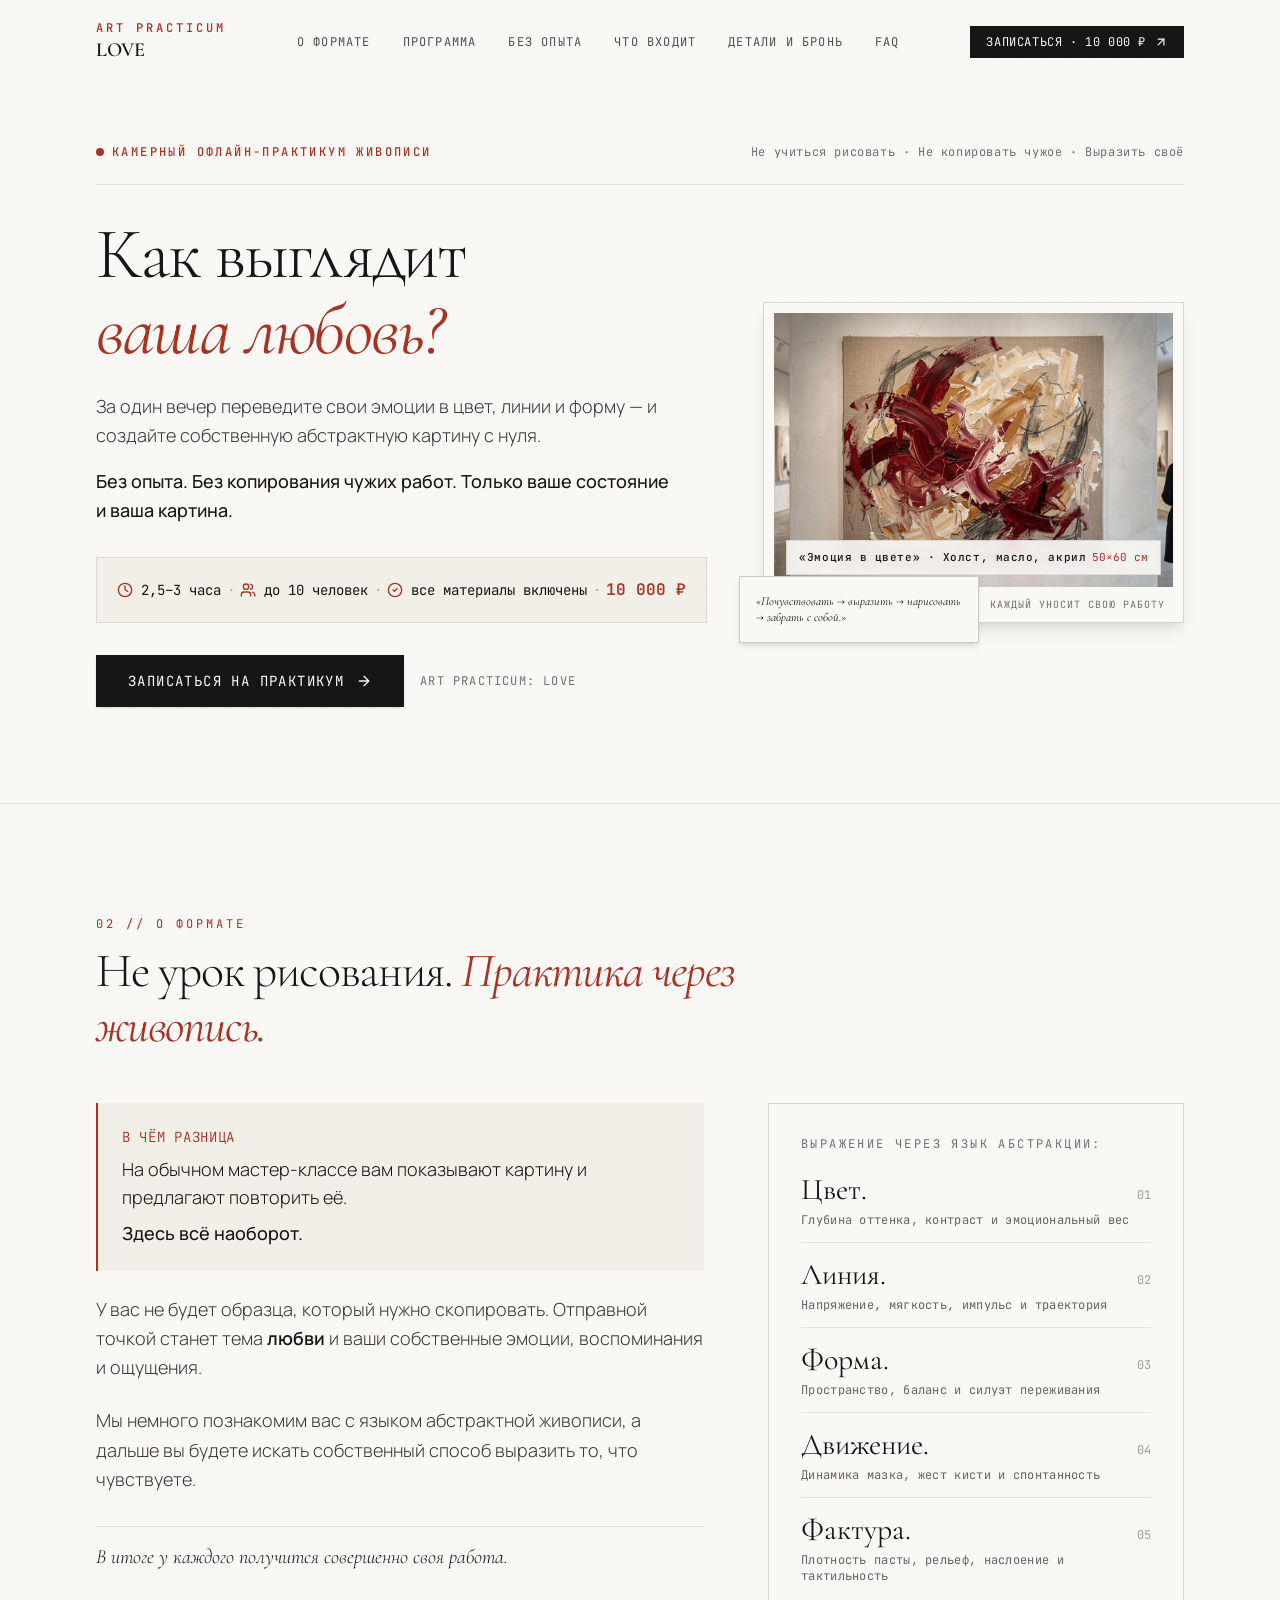
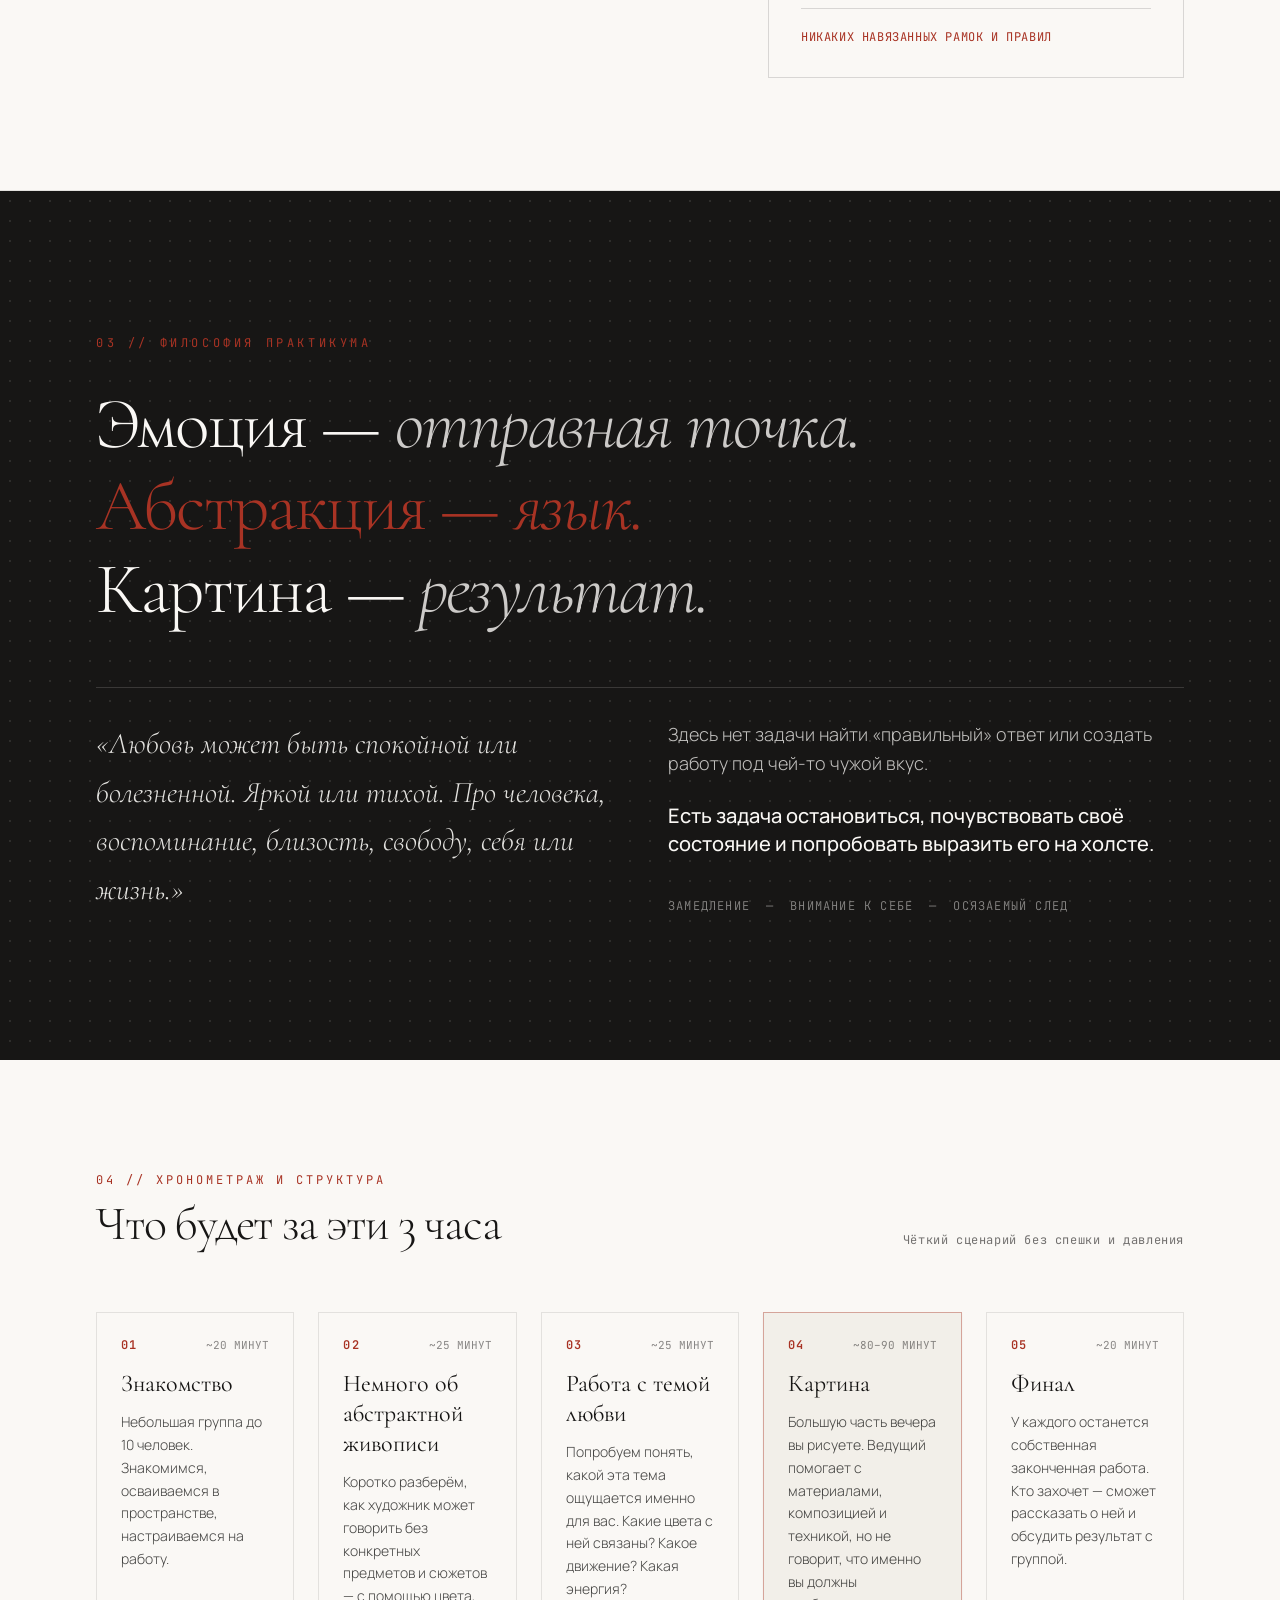
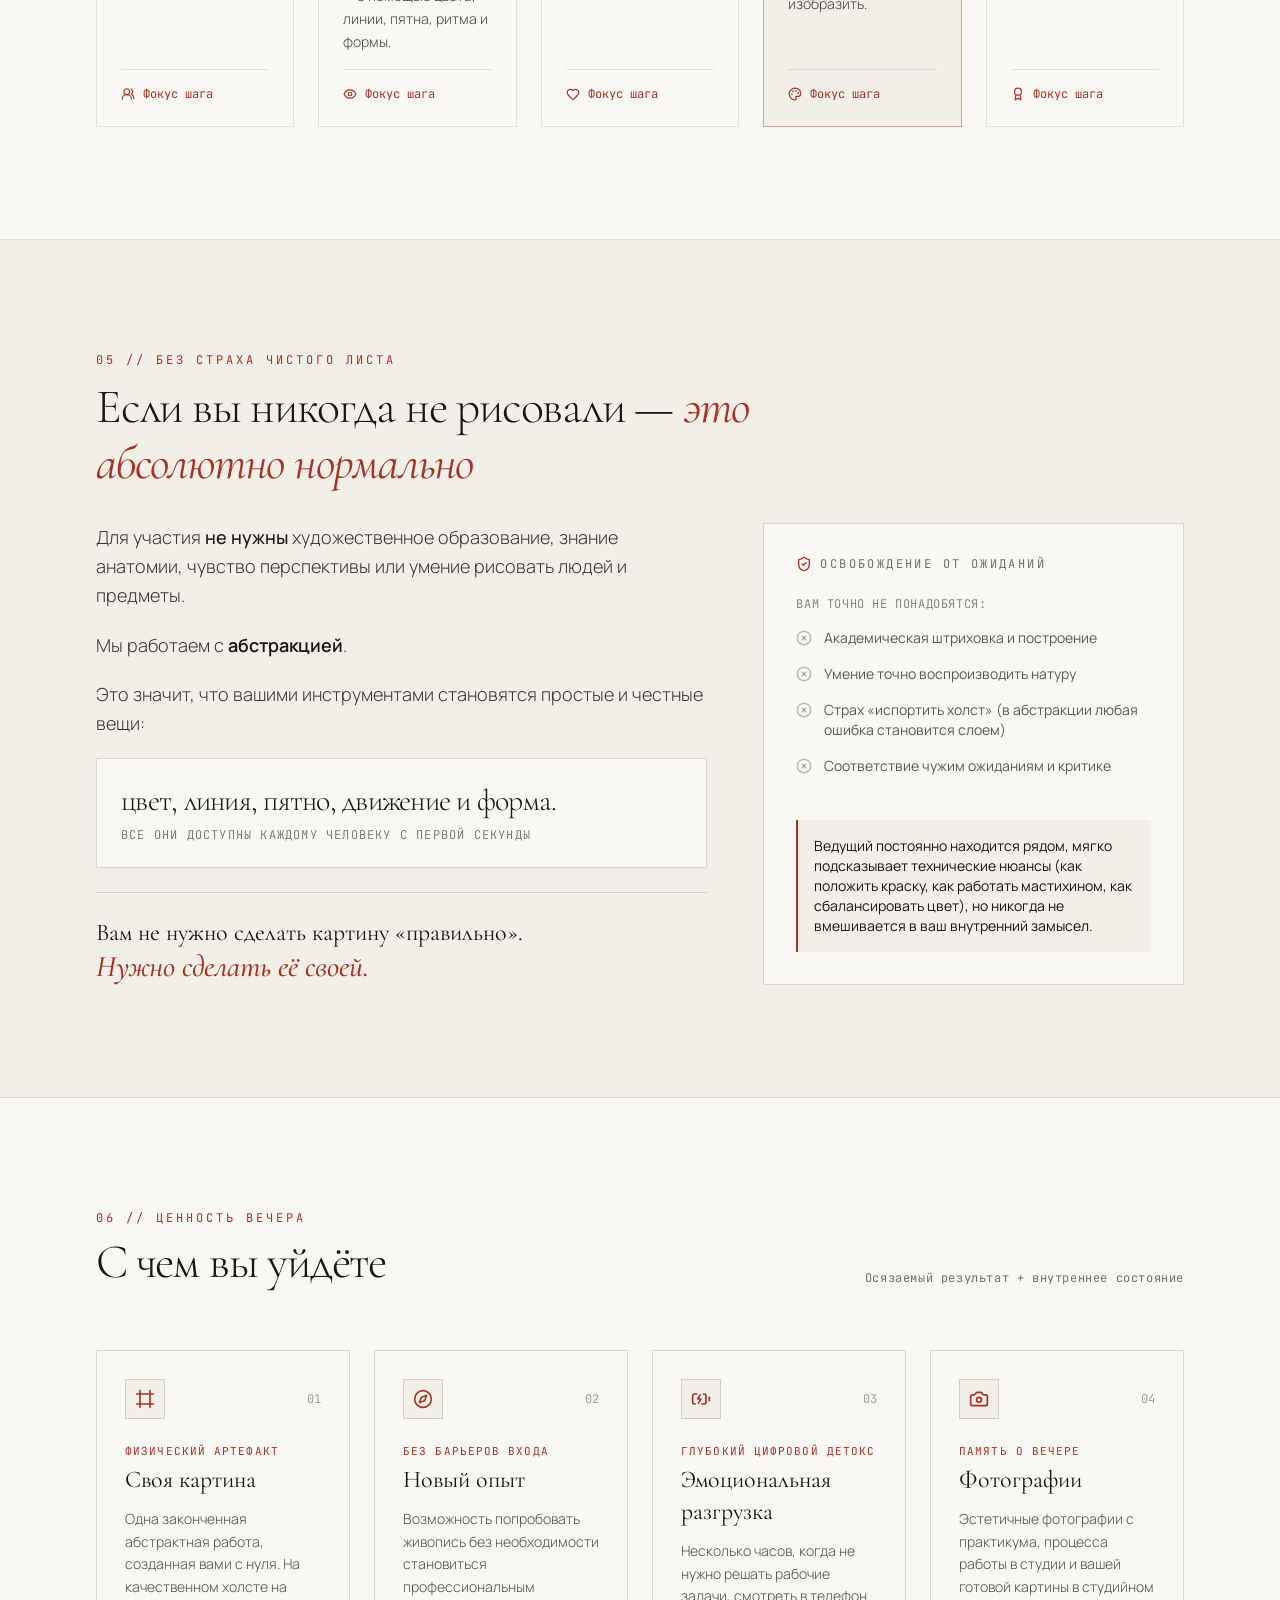
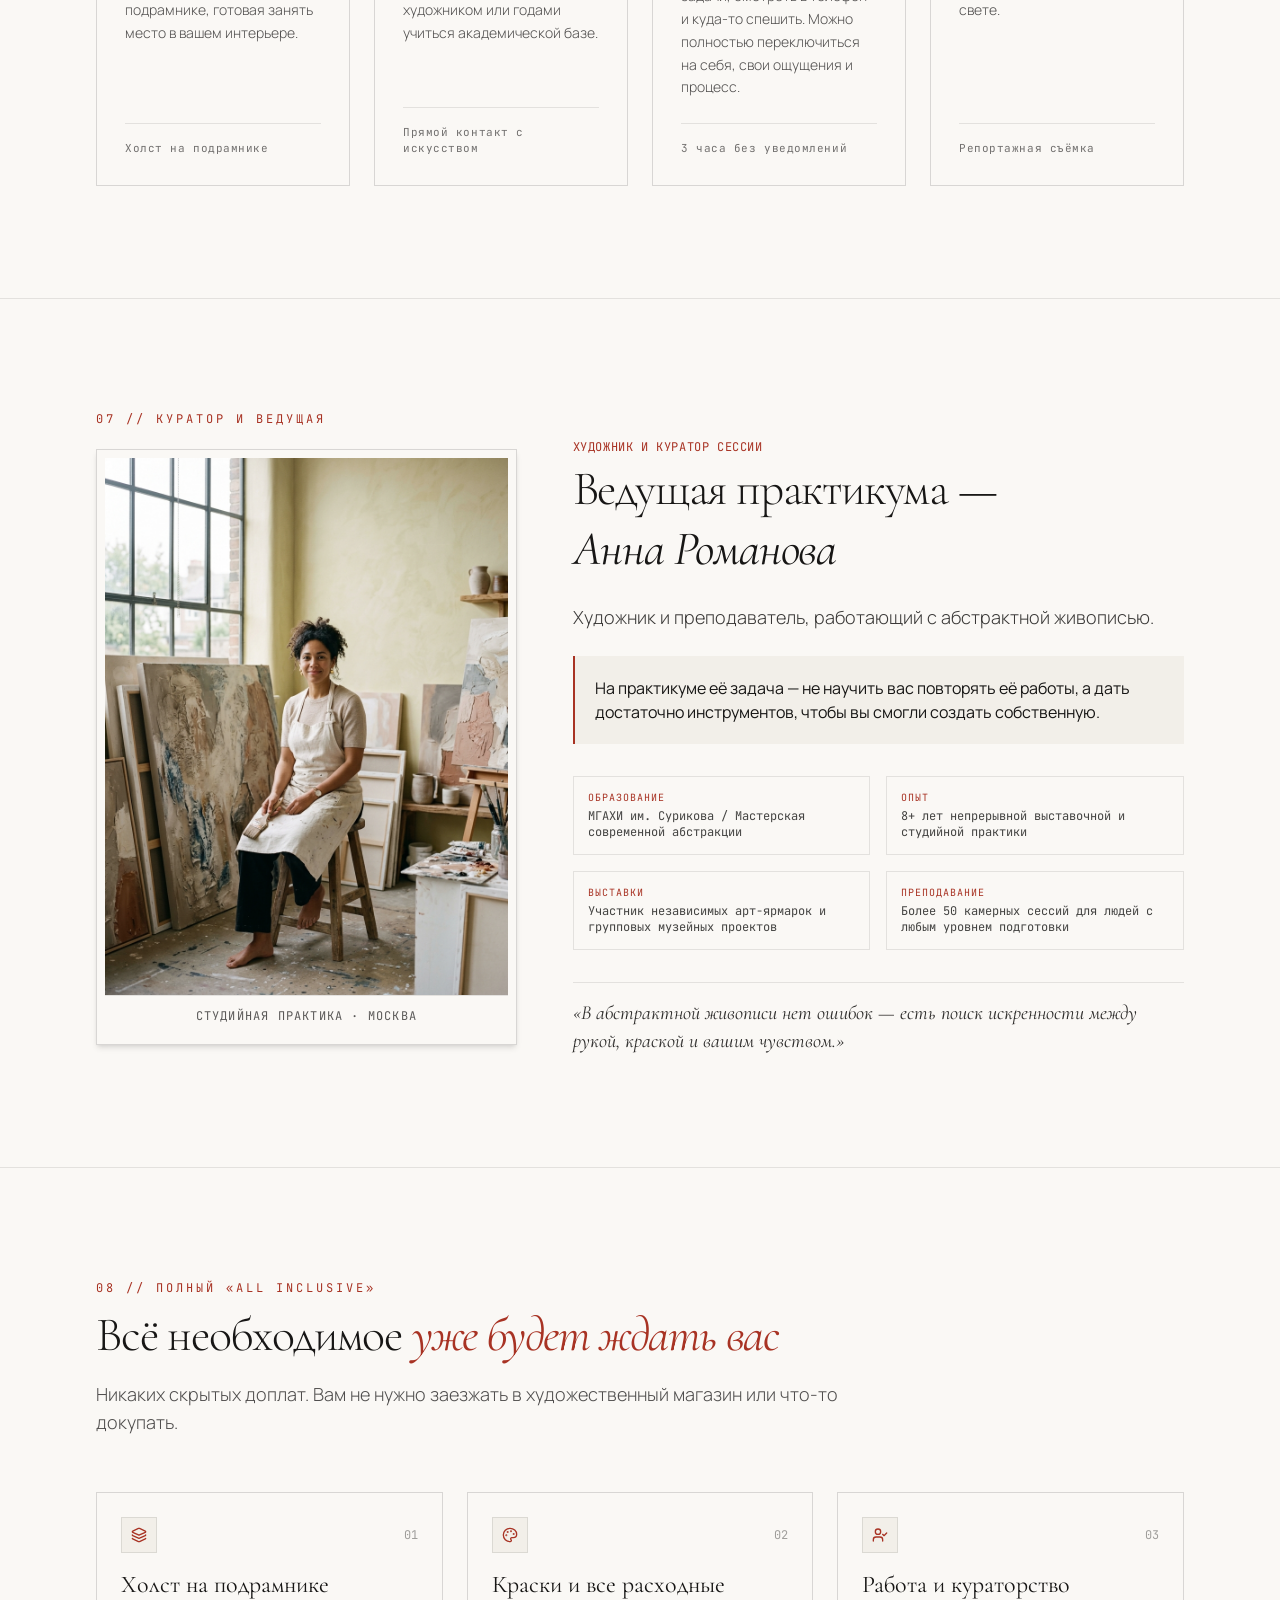
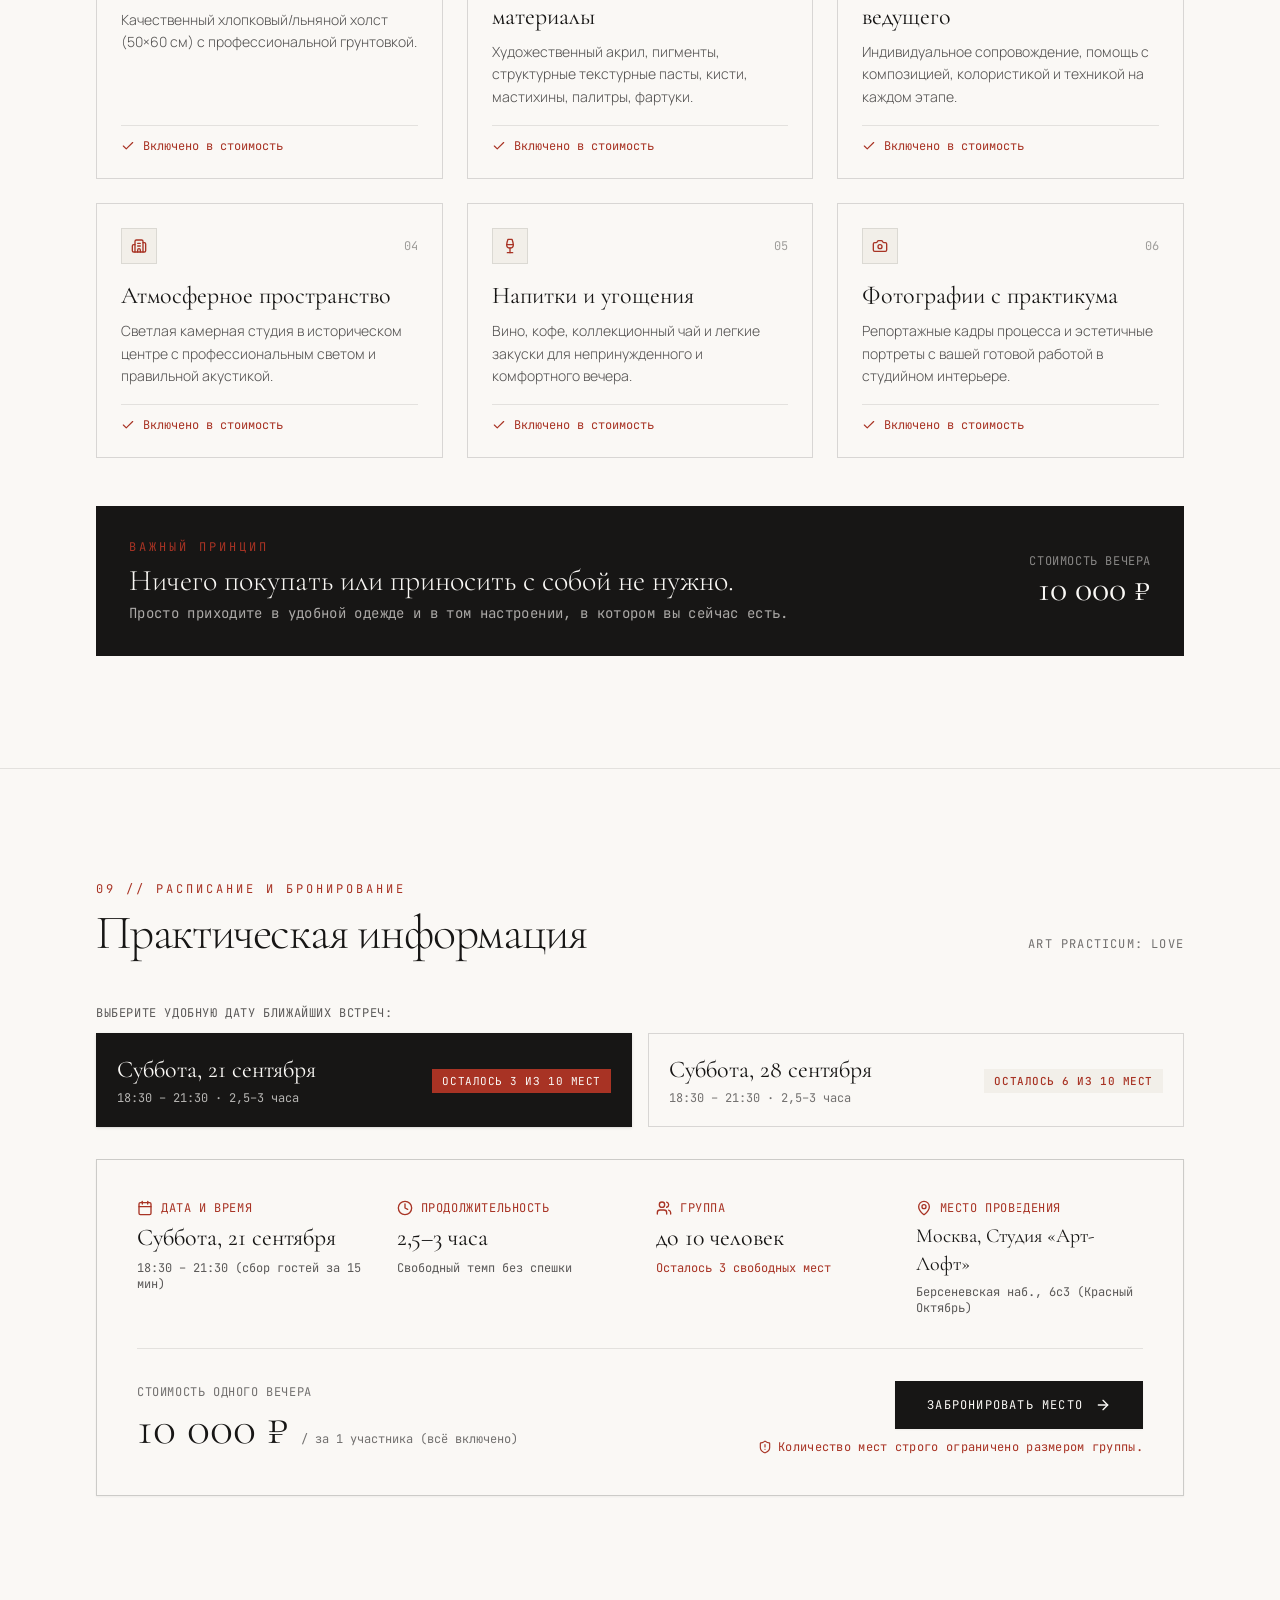
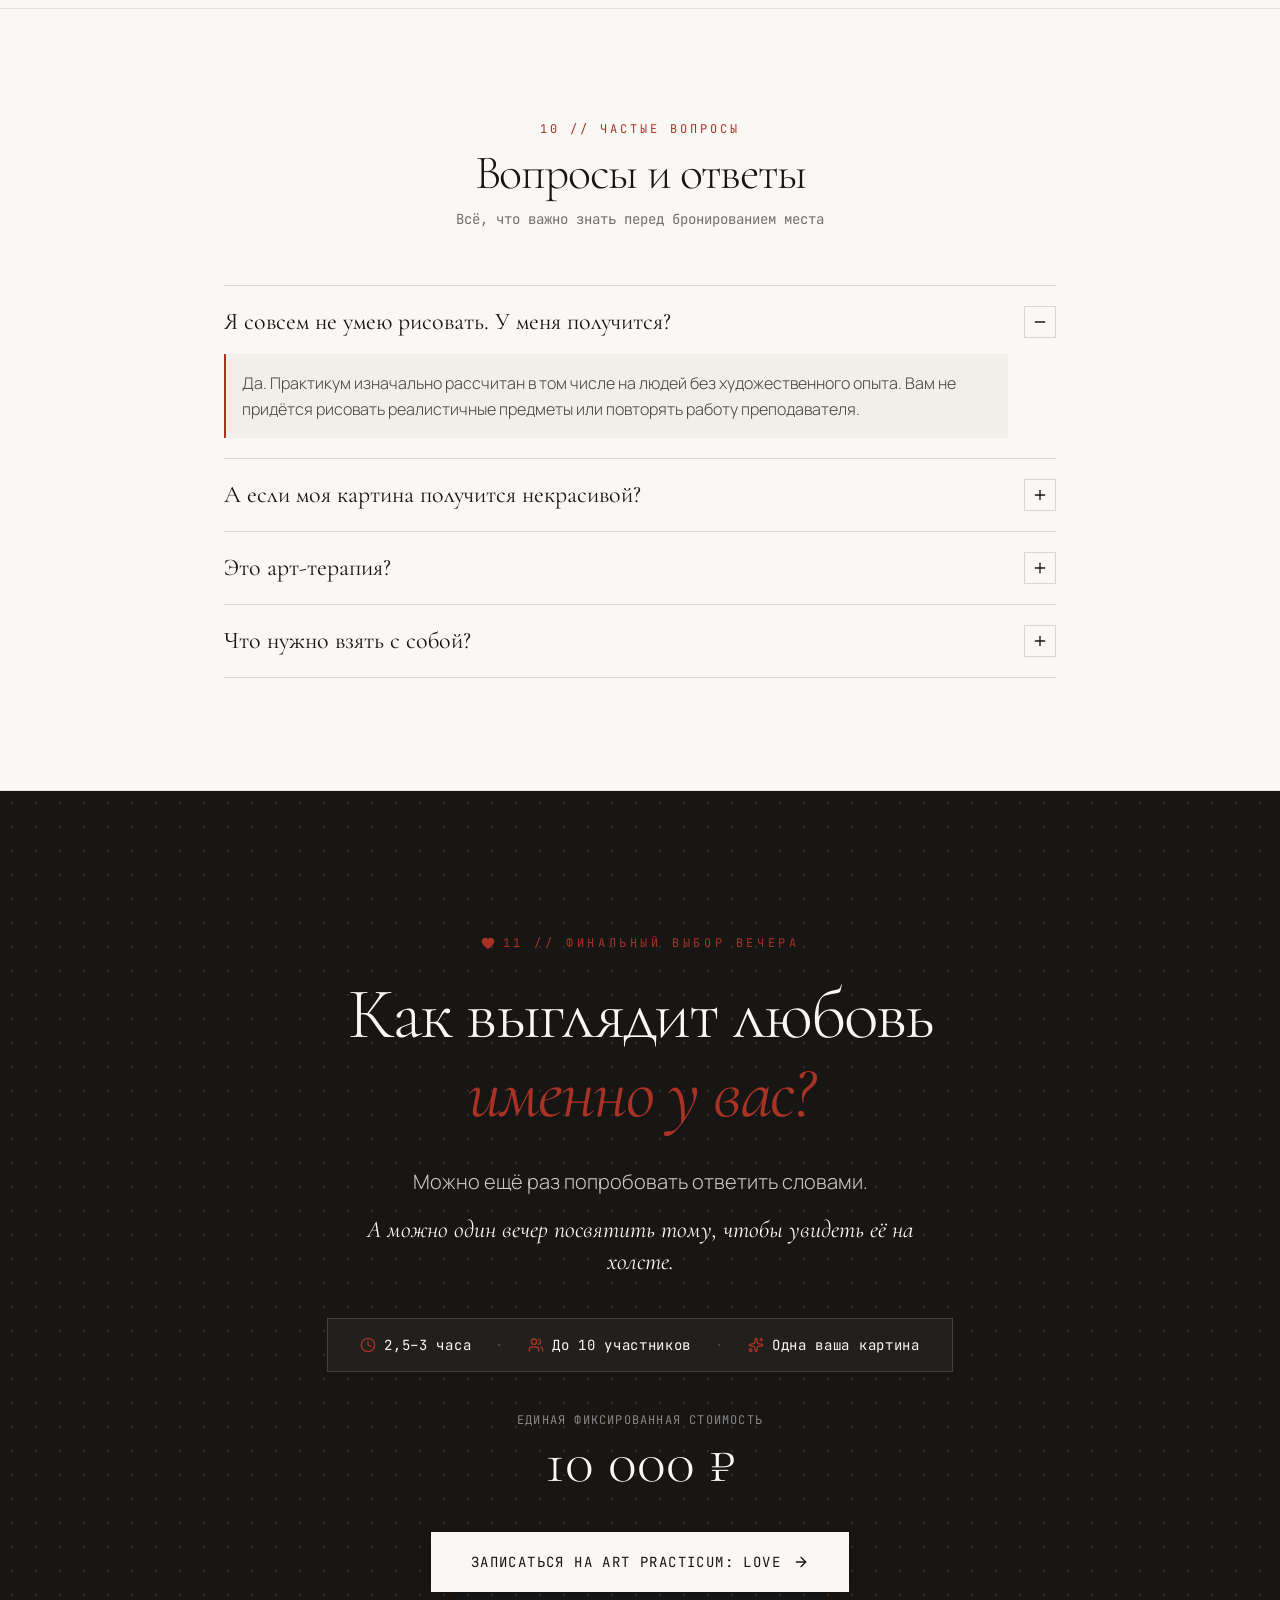
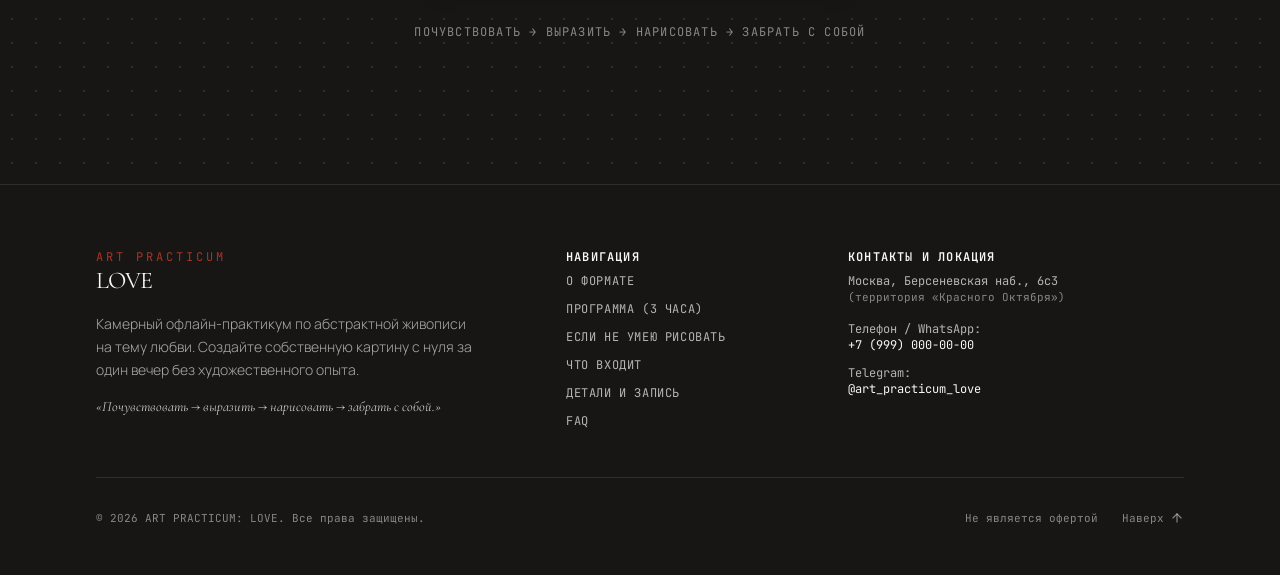
==== commit 96427ce1: "Temporarily remove dialogue and audience sections" ====
--- a/index.html
+++ b/index.html
@@ -15,7 +15,7 @@
     <link rel="stylesheet" href="style.css" />
   </head>
   <body class="bg-[#FAF8F5] text-[#191716] antialiased selection:bg-[#B33927] selection:text-white">
-    <div id="root"><div class="min-h-screen bg-[#FAF8F5] text-[#171615] flex flex-col selection:bg-[#A83324] selection:text-[#FAF8F5]"><header id="main-header" class="fixed top-0 left-0 right-0 z-40 transition-all duration-300 bg-transparent py-5"><div class="max-w-6xl mx-auto px-5 sm:px-8 flex items-center justify-between"><a href="#" id="nav-logo" class="group flex flex-col tracking-wider text-left transition-opacity hover:opacity-80"><span class="font-mono text-xs uppercase tracking-[0.25em] text-[#A83324] font-medium">ART PRACTICUM</span><span class="font-serif text-lg sm:text-xl font-semibold tracking-tight text-[#171615]">LOVE</span></a><nav class="hidden md:flex items-center gap-8 text-xs font-mono tracking-widest uppercase text-[#171615]/75"><a href="#about" id="nav-link-about" class="hover:text-[#A83324] transition-colors py-1">О формате</a><a href="#program" id="nav-link-program" class="hover:text-[#A83324] transition-colors py-1">Программа</a><a href="#no-skills" id="nav-link-noskills" class="hover:text-[#A83324] transition-colors py-1">Без опыта</a><a href="#included" id="nav-link-included" class="hover:text-[#A83324] transition-colors py-1">Что входит</a><a href="#details" id="nav-link-details" class="hover:text-[#A83324] transition-colors py-1">Детали и бронь</a><a href="#faq" id="nav-link-faq" class="hover:text-[#A83324] transition-colors py-1">FAQ</a></nav><div class="flex items-center gap-3"><button type="button" id="header-booking-btn" class="hidden sm:inline-flex items-center gap-2 px-4 py-2 bg-[#171615] text-[#FAF8F5] text-xs font-mono uppercase tracking-wider rounded-none hover:bg-[#A83324] transition-colors duration-200 cursor-pointer"><span>Записаться · 10 000 ₽</span><svg xmlns="http://www.w3.org/2000/svg" width="24" height="24" viewBox="0 0 24 24" fill="none" stroke="currentColor" stroke-width="2" stroke-linecap="round" stroke-linejoin="round" class="lucide lucide-arrow-up-right w-3.5 h-3.5" aria-hidden="true"><path d="M7 7h10v10"></path><path d="M7 17 17 7"></path></svg></button><button type="button" id="mobile-menu-toggle-btn" class="md:hidden p-2 text-[#171615] hover:text-[#A83324] transition-colors" aria-label="Открыть меню"><svg xmlns="http://www.w3.org/2000/svg" width="24" height="24" viewBox="0 0 24 24" fill="none" stroke="currentColor" stroke-width="2" stroke-linecap="round" stroke-linejoin="round" class="lucide lucide-menu w-6 h-6" aria-hidden="true"><path d="M4 5h16"></path><path d="M4 12h16"></path><path d="M4 19h16"></path></svg></button></div></div></header><main class="flex-1"><section id="hero-section" class="relative pt-28 pb-16 md:pt-36 md:pb-24 overflow-hidden border-b border-[#171615]/10"><div class="absolute inset-0 canvas-bg opacity-70 pointer-events-none"></div><div class="relative max-w-6xl mx-auto px-5 sm:px-8"><div class="flex flex-wrap items-center justify-between gap-3 pb-6 mb-8 border-b border-[#171615]/10"><div class="flex items-center gap-2 font-mono text-xs uppercase tracking-[0.2em] text-[#A83324] font-medium"><span class="w-2 h-2 rounded-full bg-[#A83324] animate-pulse"></span><span>Камерный офлайн-практикум живописи</span></div><div class="font-mono text-xs text-[#171615]/60 tracking-wider">Не учиться рисовать · Не копировать чужое · Выразить своё</div></div><div class="grid grid-cols-1 lg:grid-cols-12 gap-10 lg:gap-14 items-center"><div class="lg:col-span-7 flex flex-col items-start"><h1 id="hero-title" class="font-serif text-4xl sm:text-6xl lg:text-7xl font-light tracking-tight text-[#171615] leading-[1.05] mb-6">Как выглядит <br><span class="italic font-normal text-[#A83324]">ваша любовь?</span></h1><div class="space-y-3 mb-8 max-w-xl text-base sm:text-lg text-[#171615]/85 font-light leading-relaxed"><p>За один вечер переведите свои эмоции в цвет, линии и форму — и создайте собственную абстрактную картину с нуля.</p><p class="font-medium text-[#171615] pt-1">Без опыта. Без копирования чужих работ. Только ваше состояние и ваша картина.</p></div><div id="hero-short-facts" class="w-full bg-[#F2EFE9] border border-[#171615]/10 p-4 sm:p-5 mb-8"><div class="flex flex-wrap items-center justify-between gap-y-3 text-xs sm:text-sm font-mono text-[#171615]"><div class="flex items-center gap-2"><svg xmlns="http://www.w3.org/2000/svg" width="24" height="24" viewBox="0 0 24 24" fill="none" stroke="currentColor" stroke-width="2" stroke-linecap="round" stroke-linejoin="round" class="lucide lucide-clock w-4 h-4 text-[#A83324]" aria-hidden="true"><path d="M12 6v6l4 2"></path><circle cx="12" cy="12" r="10"></circle></svg><span>2,5–3 часа</span></div><span class="hidden sm:inline text-[#171615]/30">·</span><div class="flex items-center gap-2"><svg xmlns="http://www.w3.org/2000/svg" width="24" height="24" viewBox="0 0 24 24" fill="none" stroke="currentColor" stroke-width="2" stroke-linecap="round" stroke-linejoin="round" class="lucide lucide-users w-4 h-4 text-[#A83324]" aria-hidden="true"><path d="M16 21v-2a4 4 0 0 0-4-4H6a4 4 0 0 0-4 4v2"></path><path d="M16 3.128a4 4 0 0 1 0 7.744"></path><path d="M22 21v-2a4 4 0 0 0-3-3.87"></path><circle cx="9" cy="7" r="4"></circle></svg><span>до 10 человек</span></div><span class="hidden sm:inline text-[#171615]/30">·</span><div class="flex items-center gap-2"><svg xmlns="http://www.w3.org/2000/svg" width="24" height="24" viewBox="0 0 24 24" fill="none" stroke="currentColor" stroke-width="2" stroke-linecap="round" stroke-linejoin="round" class="lucide lucide-circle-check w-4 h-4 text-[#A83324]" aria-hidden="true"><circle cx="12" cy="12" r="10"></circle><path d="m9 12 2 2 4-4"></path></svg><span>все материалы включены</span></div><span class="hidden sm:inline text-[#171615]/30">·</span><div class="font-semibold text-sm sm:text-base text-[#A83324]">10 000 ₽</div></div></div><div class="flex flex-col sm:flex-row items-start sm:items-center gap-4 w-full sm:w-auto"><button type="button" id="hero-cta-btn" class="w-full sm:w-auto px-8 py-4 bg-[#171615] text-[#FAF8F5] font-mono text-sm tracking-widest uppercase hover:bg-[#A83324] transition-all duration-200 flex items-center justify-center gap-3 cursor-pointer shadow-sm hover:translate-y-[-1px]"><span>Записаться на практикум</span><svg xmlns="http://www.w3.org/2000/svg" width="24" height="24" viewBox="0 0 24 24" fill="none" stroke="currentColor" stroke-width="2" stroke-linecap="round" stroke-linejoin="round" class="lucide lucide-arrow-right w-4 h-4" aria-hidden="true"><path d="M5 12h14"></path><path d="m12 5 7 7-7 7"></path></svg></button><div class="font-mono text-xs tracking-widest text-[#171615]/60 uppercase">ART PRACTICUM: LOVE</div></div></div><div class="lg:col-span-5 relative"><div class="relative border border-[#171615]/15 p-2.5 bg-[#FAF8F5] shadow-lg"><div class="relative overflow-hidden aspect-[4/3] sm:aspect-[16/11] bg-[#EDE9E1]"><img alt="Абстрактная живопись на тему любви на холсте" referrerpolicy="no-referrer" class="w-full h-full object-cover grayscale-[15%] hover:grayscale-0 transition-all duration-700 hover:scale-[1.02]" src="assets/abstract_art_love_1788533571224.jpg"><div class="absolute bottom-3 left-3 right-3 bg-[#FAF8F5]/90 backdrop-blur-xs px-3 py-2 border border-[#171615]/10 flex items-center justify-between text-[11px] font-mono"><span class="text-[#171615] font-medium tracking-wider">«Эмоция в цвете» · Холст, масло, акрил</span><span class="text-[#A83324]">50×60 см</span></div></div><div class="mt-2.5 px-2 flex justify-between items-center text-[10px] font-mono tracking-widest text-[#171615]/60 uppercase"><span>Камерный формат</span><span>Каждый уносит свою работу</span></div></div><div class="hidden sm:block absolute -bottom-5 -left-6 bg-[#FAF8F5] border border-[#171615]/20 p-4 max-w-[240px] shadow-md"><div class="text-xs font-serif italic text-[#171615] leading-snug">«Почувствовать → выразить → нарисовать → забрать с собой.»</div></div></div></div></div></section><section id="about" class="py-20 md:py-28 border-b border-[#171615]/10 bg-[#FAF8F5]"><div class="max-w-6xl mx-auto px-5 sm:px-8"><div class="font-mono text-xs uppercase tracking-[0.25em] text-[#A83324] mb-3">02 // О формате</div><h2 id="what-is-this-title" class="font-serif text-3xl sm:text-5xl font-light text-[#171615] max-w-2xl tracking-tight leading-[1.15] mb-12">Не урок рисования. <span class="italic block sm:inline font-normal text-[#A83324]">Практика через живопись.</span></h2><div class="grid grid-cols-1 lg:grid-cols-12 gap-10 lg:gap-16"><div class="lg:col-span-7 space-y-6 text-base sm:text-lg text-[#171615]/85 font-light leading-relaxed"><div class="p-6 bg-[#F2EFE9] border-l-2 border-[#A83324] text-[#171615]"><p class="text-sm font-mono uppercase tracking-wider text-[#A83324] mb-2">В чём разница</p><p class="text-base sm:text-lg">На обычном мастер-классе вам показывают картину и предлагают повторить её.</p><p class="font-medium text-lg mt-2 text-[#171615]">Здесь всё наоборот.</p></div><p>У вас не будет образца, который нужно скопировать. Отправной точкой станет тема <strong class="font-semibold text-[#171615]">любви</strong> и ваши собственные эмоции, воспоминания и ощущения.</p><p>Мы немного познакомим вас с языком абстрактной живописи, а дальше вы будете искать собственный способ выразить то, что чувствуете.</p><div class="pt-2"><p class="font-serif italic text-xl text-[#171615] border-t border-[#171615]/10 pt-4">В итоге у каждого получится совершенно своя работа.</p></div></div><div class="lg:col-span-5"><div class="bg-[#FAF8F5] border border-[#171615]/15 p-6 sm:p-8"><div class="text-xs font-mono uppercase tracking-[0.2em] text-[#171615]/60 mb-5">Выражение через язык абстракции:</div><div class="divide-y divide-[#171615]/10"><div class="py-3.5 first:pt-0 last:pb-0 group"><div class="flex items-baseline justify-between"><span class="font-serif text-2xl sm:text-3xl text-[#171615] group-hover:text-[#A83324] transition-colors">Цвет.</span><span class="font-mono text-xs text-[#171615]/40">01</span></div><p class="text-xs font-mono text-[#171615]/65 mt-1 tracking-wide">Глубина оттенка, контраст и эмоциональный вес</p></div><div class="py-3.5 first:pt-0 last:pb-0 group"><div class="flex items-baseline justify-between"><span class="font-serif text-2xl sm:text-3xl text-[#171615] group-hover:text-[#A83324] transition-colors">Линия.</span><span class="font-mono text-xs text-[#171615]/40">02</span></div><p class="text-xs font-mono text-[#171615]/65 mt-1 tracking-wide">Напряжение, мягкость, импульс и траектория</p></div><div class="py-3.5 first:pt-0 last:pb-0 group"><div class="flex items-baseline justify-between"><span class="font-serif text-2xl sm:text-3xl text-[#171615] group-hover:text-[#A83324] transition-colors">Форма.</span><span class="font-mono text-xs text-[#171615]/40">03</span></div><p class="text-xs font-mono text-[#171615]/65 mt-1 tracking-wide">Пространство, баланс и силуэт переживания</p></div><div class="py-3.5 first:pt-0 last:pb-0 group"><div class="flex items-baseline justify-between"><span class="font-serif text-2xl sm:text-3xl text-[#171615] group-hover:text-[#A83324] transition-colors">Движение.</span><span class="font-mono text-xs text-[#171615]/40">04</span></div><p class="text-xs font-mono text-[#171615]/65 mt-1 tracking-wide">Динамика мазка, жест кисти и спонтанность</p></div><div class="py-3.5 first:pt-0 last:pb-0 group"><div class="flex items-baseline justify-between"><span class="font-serif text-2xl sm:text-3xl text-[#171615] group-hover:text-[#A83324] transition-colors">Фактура.</span><span class="font-mono text-xs text-[#171615]/40">05</span></div><p class="text-xs font-mono text-[#171615]/65 mt-1 tracking-wide">Плотность пасты, рельеф, наслоение и тактильность</p></div></div><div class="mt-6 pt-5 border-t border-[#171615]/15 text-xs font-mono text-[#A83324] tracking-wider uppercase">Никаких навязанных рамок и правил</div></div></div></div></div></section><section id="core-idea" class="relative py-24 md:py-36 bg-[#171615] text-[#FAF8F5] overflow-hidden border-b border-[#171615]"><div class="absolute inset-0 opacity-10 bg-[radial-gradient(#FAF8F5_1px,transparent_1px)] [background-size:20px_20px] pointer-events-none"></div><div class="relative max-w-6xl mx-auto px-5 sm:px-8"><div class="font-mono text-xs uppercase tracking-[0.3em] text-[#A83324] mb-8">03 // Философия практикума</div><div class="mb-14 max-w-4xl"><h2 id="core-idea-title" class="font-serif text-3xl sm:text-5xl md:text-6xl lg:text-7xl font-light tracking-tight leading-[1.15]"><span class="block text-[#FAF8F5]">Эмоция — <span class="italic text-[#FAF8F5]/80">отправная точка.</span></span><span class="block text-[#A83324]">Абстракция — <span class="italic">язык.</span></span><span class="block text-[#FAF8F5]">Картина — <span class="italic text-[#FAF8F5]/80">результат.</span></span></h2></div><div class="grid grid-cols-1 md:grid-cols-12 gap-8 md:gap-14 pt-8 border-t border-[#FAF8F5]/15"><div class="md:col-span-6"><p class="font-serif text-2xl sm:text-3xl text-[#FAF8F5]/90 font-light leading-relaxed italic">«Любовь может быть спокойной или болезненной. Яркой или тихой. Про человека, воспоминание, близость, свободу, себя или жизнь.»</p></div><div class="md:col-span-6 space-y-6 text-base sm:text-lg text-[#FAF8F5]/75 font-light leading-relaxed"><p>Здесь нет задачи найти «правильный» ответ или создать работу под чей-то чужой вкус.</p><p class="text-[#FAF8F5] font-medium text-lg sm:text-xl">Есть задача остановиться, почувствовать своё состояние и попробовать выразить его на холсте.</p><div class="pt-4 flex items-center gap-4 text-xs font-mono tracking-widest uppercase text-[#FAF8F5]/50"><span>Замедление</span><span>—</span><span>Внимание к себе</span><span>—</span><span>Осязаемый след</span></div></div></div></div></section><section id="program" class="py-20 md:py-28 border-b border-[#171615]/10 bg-[#FAF8F5]"><div class="max-w-6xl mx-auto px-5 sm:px-8"><div class="flex flex-col md:flex-row md:items-end justify-between mb-16 gap-4"><div><div class="font-mono text-xs uppercase tracking-[0.25em] text-[#A83324] mb-3">04 // Хронометраж и структура</div><h2 id="schedule-title" class="font-serif text-3xl sm:text-5xl font-light text-[#171615] tracking-tight">Что будет за эти 3 часа</h2></div><div class="font-mono text-xs text-[#171615]/60 tracking-wider">Чёткий сценарий без спешки и давления</div></div><div class="grid grid-cols-1 md:grid-cols-5 gap-6"><div class="p-6 border flex flex-col justify-between transition-all duration-200 bg-[#FAF8F5] border-[#171615]/10 hover:border-[#171615]/30"><div><div class="flex items-center justify-between mb-4"><span class="font-mono text-xs font-semibold text-[#A83324] tracking-widest">01</span><span class="font-mono text-[11px] text-[#171615]/50 uppercase">~20 минут</span></div><h3 class="font-serif text-xl sm:text-2xl text-[#171615] font-normal leading-tight mb-3">Знакомство</h3><p class="text-sm text-[#171615]/80 font-light leading-relaxed mb-4">Небольшая группа до 10 человек. Знакомимся, осваиваемся в пространстве, настраиваемся на работу.</p></div><div class="pt-4 border-t border-[#171615]/10"><div class="flex items-center gap-2 text-xs font-mono text-[#A83324]"><svg xmlns="http://www.w3.org/2000/svg" width="24" height="24" viewBox="0 0 24 24" fill="none" stroke="currentColor" stroke-width="2" stroke-linecap="round" stroke-linejoin="round" class="lucide lucide-users-round w-3.5 h-3.5" aria-hidden="true"><path d="M18 21a8 8 0 0 0-16 0"></path><circle cx="10" cy="8" r="5"></circle><path d="M22 20c0-3.37-2-6.5-4-8a5 5 0 0 0-.45-8.3"></path></svg><span>Фокус шага</span></div></div></div><div class="p-6 border flex flex-col justify-between transition-all duration-200 bg-[#FAF8F5] border-[#171615]/10 hover:border-[#171615]/30"><div><div class="flex items-center justify-between mb-4"><span class="font-mono text-xs font-semibold text-[#A83324] tracking-widest">02</span><span class="font-mono text-[11px] text-[#171615]/50 uppercase">~25 минут</span></div><h3 class="font-serif text-xl sm:text-2xl text-[#171615] font-normal leading-tight mb-3">Немного об абстрактной живописи</h3><p class="text-sm text-[#171615]/80 font-light leading-relaxed mb-4">Коротко разберём, как художник может говорить без конкретных предметов и сюжетов — с помощью цвета, линии, пятна, ритма и формы.</p></div><div class="pt-4 border-t border-[#171615]/10"><div class="flex items-center gap-2 text-xs font-mono text-[#A83324]"><svg xmlns="http://www.w3.org/2000/svg" width="24" height="24" viewBox="0 0 24 24" fill="none" stroke="currentColor" stroke-width="2" stroke-linecap="round" stroke-linejoin="round" class="lucide lucide-eye w-3.5 h-3.5" aria-hidden="true"><path d="M2.062 12.348a1 1 0 0 1 0-.696 10.75 10.75 0 0 1 19.876 0 1 1 0 0 1 0 .696 10.75 10.75 0 0 1-19.876 0"></path><circle cx="12" cy="12" r="3"></circle></svg><span>Фокус шага</span></div></div></div><div class="p-6 border flex flex-col justify-between transition-all duration-200 bg-[#FAF8F5] border-[#171615]/10 hover:border-[#171615]/30"><div><div class="flex items-center justify-between mb-4"><span class="font-mono text-xs font-semibold text-[#A83324] tracking-widest">03</span><span class="font-mono text-[11px] text-[#171615]/50 uppercase">~25 минут</span></div><h3 class="font-serif text-xl sm:text-2xl text-[#171615] font-normal leading-tight mb-3">Работа с темой любви</h3><p class="text-sm text-[#171615]/80 font-light leading-relaxed mb-4">Попробуем понять, какой эта тема ощущается именно для вас. Какие цвета с ней связаны? Какое движение? Какая энергия?</p></div><div class="pt-4 border-t border-[#171615]/10"><div class="flex items-center gap-2 text-xs font-mono text-[#A83324]"><svg xmlns="http://www.w3.org/2000/svg" width="24" height="24" viewBox="0 0 24 24" fill="none" stroke="currentColor" stroke-width="2" stroke-linecap="round" stroke-linejoin="round" class="lucide lucide-heart w-3.5 h-3.5" aria-hidden="true"><path d="M2 9.5a5.5 5.5 0 0 1 9.591-3.676.56.56 0 0 0 .818 0A5.49 5.49 0 0 1 22 9.5c0 2.29-1.5 4-3 5.5l-5.492 5.313a2 2 0 0 1-3 .019L5 15c-1.5-1.5-3-3.2-3-5.5"></path></svg><span>Фокус шага</span></div></div></div><div class="p-6 border flex flex-col justify-between transition-all duration-200 bg-[#F2EFE9] border-[#A83324]/40 shadow-xs"><div><div class="flex items-center justify-between mb-4"><span class="font-mono text-xs font-semibold text-[#A83324] tracking-widest">04</span><span class="font-mono text-[11px] text-[#171615]/50 uppercase">~80–90 минут</span></div><h3 class="font-serif text-xl sm:text-2xl text-[#171615] font-normal leading-tight mb-3">Картина</h3><p class="text-sm text-[#171615]/80 font-light leading-relaxed mb-4">Большую часть вечера вы рисуете. Ведущий помогает с материалами, композицией и техникой, но не говорит, что именно вы должны изобразить.</p></div><div class="pt-4 border-t border-[#171615]/10"><div class="flex items-center gap-2 text-xs font-mono text-[#A83324]"><svg xmlns="http://www.w3.org/2000/svg" width="24" height="24" viewBox="0 0 24 24" fill="none" stroke="currentColor" stroke-width="2" stroke-linecap="round" stroke-linejoin="round" class="lucide lucide-palette w-3.5 h-3.5" aria-hidden="true"><path d="M12 22a1 1 0 0 1 0-20 10 9 0 0 1 10 9 5 5 0 0 1-5 5h-2.25a1.75 1.75 0 0 0-1.4 2.8l.3.4a1.75 1.75 0 0 1-1.4 2.8z"></path><circle cx="13.5" cy="6.5" r=".5" fill="currentColor"></circle><circle cx="17.5" cy="10.5" r=".5" fill="currentColor"></circle><circle cx="6.5" cy="12.5" r=".5" fill="currentColor"></circle><circle cx="8.5" cy="7.5" r=".5" fill="currentColor"></circle></svg><span>Фокус шага</span></div></div></div><div class="p-6 border flex flex-col justify-between transition-all duration-200 bg-[#FAF8F5] border-[#171615]/10 hover:border-[#171615]/30"><div><div class="flex items-center justify-between mb-4"><span class="font-mono text-xs font-semibold text-[#A83324] tracking-widest">05</span><span class="font-mono text-[11px] text-[#171615]/50 uppercase">~20 минут</span></div><h3 class="font-serif text-xl sm:text-2xl text-[#171615] font-normal leading-tight mb-3">Финал</h3><p class="text-sm text-[#171615]/80 font-light leading-relaxed mb-4">У каждого останется собственная законченная работа. Кто захочет — сможет рассказать о ней и обсудить результат с группой.</p></div><div class="pt-4 border-t border-[#171615]/10"><div class="flex items-center gap-2 text-xs font-mono text-[#A83324]"><svg xmlns="http://www.w3.org/2000/svg" width="24" height="24" viewBox="0 0 24 24" fill="none" stroke="currentColor" stroke-width="2" stroke-linecap="round" stroke-linejoin="round" class="lucide lucide-award w-3.5 h-3.5" aria-hidden="true"><path d="m15.477 12.89 1.515 8.526a.5.5 0 0 1-.81.47l-3.58-2.687a1 1 0 0 0-1.197 0l-3.586 2.686a.5.5 0 0 1-.81-.469l1.514-8.526"></path><circle cx="12" cy="8" r="6"></circle></svg><span>Фокус шага</span></div></div></div></div></div></section><section id="no-skills" class="py-20 md:py-28 border-b border-[#171615]/10 bg-[#F2EFE9] relative overflow-hidden"><div class="max-w-6xl mx-auto px-5 sm:px-8"><div class="font-mono text-xs uppercase tracking-[0.25em] text-[#A83324] mb-3">05 // Без страха чистого листа</div><h2 id="no-experience-title" class="font-serif text-3xl sm:text-5xl font-light text-[#171615] max-w-3xl tracking-tight leading-[1.15] mb-8">Если вы никогда не рисовали — <span class="italic font-normal text-[#A83324]">это абсолютно нормально</span></h2><div class="grid grid-cols-1 lg:grid-cols-12 gap-10 lg:gap-14 items-stretch"><div class="lg:col-span-7 flex flex-col justify-between space-y-6"><div class="space-y-5 text-base sm:text-lg text-[#171615]/85 font-light leading-relaxed"><p>Для участия <strong class="font-medium text-[#171615]">не нужны</strong> художественное образование, знание анатомии, чувство перспективы или умение рисовать людей и предметы.</p><p>Мы работаем с <strong class="font-semibold text-[#171615]">абстракцией</strong>.</p><p>Это значит, что вашими инструментами становятся простые и честные вещи:</p><div class="p-5 sm:p-6 bg-[#FAF8F5] border border-[#171615]/15"><div class="font-serif text-2xl sm:text-3xl text-[#171615] tracking-tight">цвет, линия, пятно, движение и форма.</div><div class="mt-2 text-xs font-mono uppercase tracking-widest text-[#171615]/60">Все они доступны каждому человеку с первой секунды</div></div></div><div class="pt-6 border-t border-[#171615]/15"><div class="text-xl sm:text-2xl font-serif text-[#171615]">Вам не нужно сделать картину «правильно». <br><span class="font-medium italic text-[#A83324] text-2xl sm:text-3xl">Нужно сделать её своей.</span></div></div></div><div class="lg:col-span-5 flex flex-col justify-between bg-[#FAF8F5] border border-[#171615]/15 p-6 sm:p-8"><div><div class="text-xs font-mono uppercase tracking-[0.2em] text-[#171615]/60 mb-6 flex items-center gap-2"><svg xmlns="http://www.w3.org/2000/svg" width="24" height="24" viewBox="0 0 24 24" fill="none" stroke="currentColor" stroke-width="2" stroke-linecap="round" stroke-linejoin="round" class="lucide lucide-shield-check w-4 h-4 text-[#A83324]" aria-hidden="true"><path d="M20 13c0 5-3.5 7.5-7.66 8.95a1 1 0 0 1-.67-.01C7.5 20.5 4 18 4 13V6a1 1 0 0 1 1-1c2 0 4.5-1.2 6.24-2.72a1.17 1.17 0 0 1 1.52 0C14.51 3.81 17 5 19 5a1 1 0 0 1 1 1z"></path><path d="m9 12 2 2 4-4"></path></svg><span>Освобождение от ожиданий</span></div><div class="space-y-4 mb-8"><div class="text-xs font-mono uppercase text-[#171615]/50 tracking-wider">Вам ТОЧНО не понадобятся:</div><div class="flex items-start gap-3 text-sm text-[#171615]/70"><svg xmlns="http://www.w3.org/2000/svg" width="24" height="24" viewBox="0 0 24 24" fill="none" stroke="currentColor" stroke-width="2" stroke-linecap="round" stroke-linejoin="round" class="lucide lucide-circle-x w-4 h-4 text-[#171615]/30 shrink-0 mt-0.5" aria-hidden="true"><circle cx="12" cy="12" r="10"></circle><path d="m15 9-6 6"></path><path d="m9 9 6 6"></path></svg><span>Академическая штриховка и построение</span></div><div class="flex items-start gap-3 text-sm text-[#171615]/70"><svg xmlns="http://www.w3.org/2000/svg" width="24" height="24" viewBox="0 0 24 24" fill="none" stroke="currentColor" stroke-width="2" stroke-linecap="round" stroke-linejoin="round" class="lucide lucide-circle-x w-4 h-4 text-[#171615]/30 shrink-0 mt-0.5" aria-hidden="true"><circle cx="12" cy="12" r="10"></circle><path d="m15 9-6 6"></path><path d="m9 9 6 6"></path></svg><span>Умение точно воспроизводить натуру</span></div><div class="flex items-start gap-3 text-sm text-[#171615]/70"><svg xmlns="http://www.w3.org/2000/svg" width="24" height="24" viewBox="0 0 24 24" fill="none" stroke="currentColor" stroke-width="2" stroke-linecap="round" stroke-linejoin="round" class="lucide lucide-circle-x w-4 h-4 text-[#171615]/30 shrink-0 mt-0.5" aria-hidden="true"><circle cx="12" cy="12" r="10"></circle><path d="m15 9-6 6"></path><path d="m9 9 6 6"></path></svg><span>Страх «испортить холст» (в абстракции любая ошибка становится слоем)</span></div><div class="flex items-start gap-3 text-sm text-[#171615]/70"><svg xmlns="http://www.w3.org/2000/svg" width="24" height="24" viewBox="0 0 24 24" fill="none" stroke="currentColor" stroke-width="2" stroke-linecap="round" stroke-linejoin="round" class="lucide lucide-circle-x w-4 h-4 text-[#171615]/30 shrink-0 mt-0.5" aria-hidden="true"><circle cx="12" cy="12" r="10"></circle><path d="m15 9-6 6"></path><path d="m9 9 6 6"></path></svg><span>Соответствие чужим ожиданиям и критике</span></div></div></div><div class="p-4 bg-[#F2EFE9] border-l-2 border-[#A83324] text-xs sm:text-sm text-[#171615]">Ведущий постоянно находится рядом, мягко подсказывает технические нюансы (как положить краску, как работать мастихином, как сбалансировать цвет), но никогда не вмешивается в ваш внутренний замысел.</div></div></div></div></section><section class="py-20 md:py-28 border-b border-[#171615]/10 bg-[#FAF8F5]"><div class="max-w-6xl mx-auto px-5 sm:px-8"><div class="flex flex-col md:flex-row md:items-end justify-between mb-16 gap-4"><div><div class="font-mono text-xs uppercase tracking-[0.25em] text-[#A83324] mb-3">06 // Ценность вечера</div><h2 id="what-you-get-title" class="font-serif text-3xl sm:text-5xl font-light text-[#171615] tracking-tight">С чем вы уйдёте</h2></div><div class="font-mono text-xs text-[#171615]/60 tracking-wider">Осязаемый результат + внутреннее состояние</div></div><div class="grid grid-cols-1 md:grid-cols-2 lg:grid-cols-4 gap-6"><div id="result-painting" class="bg-[#FAF8F5] border border-[#171615]/15 p-6 sm:p-7 flex flex-col justify-between hover:border-[#A83324] hover:shadow-xs transition-all duration-200 group"><div><div class="flex items-center justify-between mb-6"><div class="w-10 h-10 border border-[#171615]/15 flex items-center justify-center bg-[#F2EFE9] text-[#A83324] group-hover:bg-[#171615] group-hover:text-[#FAF8F5] transition-colors"><svg xmlns="http://www.w3.org/2000/svg" width="24" height="24" viewBox="0 0 24 24" fill="none" stroke="currentColor" stroke-width="2" stroke-linecap="round" stroke-linejoin="round" class="lucide lucide-frame w-5 h-5" aria-hidden="true"><line x1="22" x2="2" y1="6" y2="6"></line><line x1="22" x2="2" y1="18" y2="18"></line><line x1="6" x2="6" y1="2" y2="22"></line><line x1="18" x2="18" y1="2" y2="22"></line></svg></div><span class="font-mono text-xs text-[#171615]/40">01</span></div><div class="text-[11px] font-mono uppercase tracking-widest text-[#A83324] mb-1">Физический артефакт</div><h3 class="font-serif text-2xl text-[#171615] font-normal mb-3">Своя картина</h3><p class="text-sm text-[#171615]/75 font-light leading-relaxed mb-6">Одна законченная абстрактная работа, созданная вами с нуля. На качественном холсте на подрамнике, готовая занять место в вашем интерьере.</p></div><div class="pt-4 border-t border-[#171615]/10 text-[11px] font-mono text-[#171615]/60 tracking-wider">Холст на подрамнике</div></div><div id="result-experience" class="bg-[#FAF8F5] border border-[#171615]/15 p-6 sm:p-7 flex flex-col justify-between hover:border-[#A83324] hover:shadow-xs transition-all duration-200 group"><div><div class="flex items-center justify-between mb-6"><div class="w-10 h-10 border border-[#171615]/15 flex items-center justify-center bg-[#F2EFE9] text-[#A83324] group-hover:bg-[#171615] group-hover:text-[#FAF8F5] transition-colors"><svg xmlns="http://www.w3.org/2000/svg" width="24" height="24" viewBox="0 0 24 24" fill="none" stroke="currentColor" stroke-width="2" stroke-linecap="round" stroke-linejoin="round" class="lucide lucide-compass w-5 h-5" aria-hidden="true"><path d="m16.24 7.76-1.804 5.411a2 2 0 0 1-1.265 1.265L7.76 16.24l1.804-5.411a2 2 0 0 1 1.265-1.265z"></path><circle cx="12" cy="12" r="10"></circle></svg></div><span class="font-mono text-xs text-[#171615]/40">02</span></div><div class="text-[11px] font-mono uppercase tracking-widest text-[#A83324] mb-1">Без барьеров входа</div><h3 class="font-serif text-2xl text-[#171615] font-normal mb-3">Новый опыт</h3><p class="text-sm text-[#171615]/75 font-light leading-relaxed mb-6">Возможность попробовать живопись без необходимости становиться профессиональным художником или годами учиться академической базе.</p></div><div class="pt-4 border-t border-[#171615]/10 text-[11px] font-mono text-[#171615]/60 tracking-wider">Прямой контакт с искусством</div></div><div id="result-discharge" class="bg-[#FAF8F5] border border-[#171615]/15 p-6 sm:p-7 flex flex-col justify-between hover:border-[#A83324] hover:shadow-xs transition-all duration-200 group"><div><div class="flex items-center justify-between mb-6"><div class="w-10 h-10 border border-[#171615]/15 flex items-center justify-center bg-[#F2EFE9] text-[#A83324] group-hover:bg-[#171615] group-hover:text-[#FAF8F5] transition-colors"><svg xmlns="http://www.w3.org/2000/svg" width="24" height="24" viewBox="0 0 24 24" fill="none" stroke="currentColor" stroke-width="2" stroke-linecap="round" stroke-linejoin="round" class="lucide lucide-battery-charging w-5 h-5" aria-hidden="true"><path d="m11 7-3 5h4l-3 5"></path><path d="M14.856 6H16a2 2 0 0 1 2 2v8a2 2 0 0 1-2 2h-2.935"></path><path d="M22 14v-4"></path><path d="M5.14 18H4a2 2 0 0 1-2-2V8a2 2 0 0 1 2-2h2.936"></path></svg></div><span class="font-mono text-xs text-[#171615]/40">03</span></div><div class="text-[11px] font-mono uppercase tracking-widest text-[#A83324] mb-1">Глубокий цифровой детокс</div><h3 class="font-serif text-2xl text-[#171615] font-normal mb-3">Эмоциональная разгрузка</h3><p class="text-sm text-[#171615]/75 font-light leading-relaxed mb-6">Несколько часов, когда не нужно решать рабочие задачи, смотреть в телефон и куда-то спешить. Можно полностью переключиться на себя, свои ощущения и процесс.</p></div><div class="pt-4 border-t border-[#171615]/10 text-[11px] font-mono text-[#171615]/60 tracking-wider">3 часа без уведомлений</div></div><div id="result-photos" class="bg-[#FAF8F5] border border-[#171615]/15 p-6 sm:p-7 flex flex-col justify-between hover:border-[#A83324] hover:shadow-xs transition-all duration-200 group"><div><div class="flex items-center justify-between mb-6"><div class="w-10 h-10 border border-[#171615]/15 flex items-center justify-center bg-[#F2EFE9] text-[#A83324] group-hover:bg-[#171615] group-hover:text-[#FAF8F5] transition-colors"><svg xmlns="http://www.w3.org/2000/svg" width="24" height="24" viewBox="0 0 24 24" fill="none" stroke="currentColor" stroke-width="2" stroke-linecap="round" stroke-linejoin="round" class="lucide lucide-camera w-5 h-5" aria-hidden="true"><path d="M13.997 4a2 2 0 0 1 1.76 1.05l.486.9A2 2 0 0 0 18.003 7H20a2 2 0 0 1 2 2v9a2 2 0 0 1-2 2H4a2 2 0 0 1-2-2V9a2 2 0 0 1 2-2h1.997a2 2 0 0 0 1.759-1.048l.489-.904A2 2 0 0 1 10.004 4z"></path><circle cx="12" cy="13" r="3"></circle></svg></div><span class="font-mono text-xs text-[#171615]/40">04</span></div><div class="text-[11px] font-mono uppercase tracking-widest text-[#A83324] mb-1">Память о вечере</div><h3 class="font-serif text-2xl text-[#171615] font-normal mb-3">Фотографии</h3><p class="text-sm text-[#171615]/75 font-light leading-relaxed mb-6">Эстетичные фотографии с практикума, процесса работы в студии и вашей готовой картины в студийном свете.</p></div><div class="pt-4 border-t border-[#171615]/10 text-[11px] font-mono text-[#171615]/60 tracking-wider">Репортажная съёмка</div></div></div></div></section><section class="py-24 md:py-32 border-b border-[#171615]/10 bg-[#FAF8F5] relative"><div class="max-w-4xl mx-auto px-5 sm:px-8 text-center"><div class="font-mono text-xs uppercase tracking-[0.3em] text-[#A83324] mb-4">07 // Внутренний диалог</div><h2 id="emotional-block-title" class="font-serif text-3xl sm:text-5xl md:text-6xl font-light text-[#171615] tracking-tight leading-[1.15] mb-8">Иногда чувство проще нарисовать, <br class="hidden sm:inline"><span class="italic font-normal text-[#A83324]">чем объяснить словами</span></h2><div class="max-w-2xl mx-auto space-y-6 text-base sm:text-lg text-[#171615]/80 font-light leading-relaxed mb-12"><p>Мы много думаем, анализируем, сомневаемся и бесконечно пытаемся подобрать правильные слова.</p><p class="text-xl sm:text-2xl font-serif italic text-[#171615]">На этом вечере можно сделать наоборот.</p><div class="py-6 my-6 border-y border-[#171615]/15 flex flex-col sm:flex-row items-center justify-center gap-4 sm:gap-8 font-serif text-xl sm:text-2xl text-[#171615]"><span class="line-through decoration-[#A83324] decoration-2 text-[#171615]/50">Не объяснять</span><span class="hidden sm:inline text-[#171615]/20">·</span><span class="line-through decoration-[#A83324] decoration-2 text-[#171615]/50">Не оценивать</span><span class="hidden sm:inline text-[#171615]/20">·</span><span class="line-through decoration-[#A83324] decoration-2 text-[#171615]/50">Не думать «как надо»</span></div><p class="text-lg sm:text-xl font-normal text-[#171615]">А взять краски и посмотреть, что произойдёт, <br class="hidden sm:inline">если просто дать эмоции материальную форму.</p></div><button type="button" class="inline-flex items-center gap-3 px-8 py-4 bg-[#171615] text-[#FAF8F5] font-mono text-xs uppercase tracking-widest hover:bg-[#A83324] transition-colors cursor-pointer"><span>Перейти к бронированию места</span><svg xmlns="http://www.w3.org/2000/svg" width="24" height="24" viewBox="0 0 24 24" fill="none" stroke="currentColor" stroke-width="2" stroke-linecap="round" stroke-linejoin="round" class="lucide lucide-arrow-right w-4 h-4" aria-hidden="true"><path d="M5 12h14"></path><path d="m12 5 7 7-7 7"></path></svg></button></div></section><section class="py-20 md:py-28 border-b border-[#171615]/10 bg-[#F2EFE9]"><div class="max-w-6xl mx-auto px-5 sm:px-8"><div class="max-w-3xl mb-14"><div class="font-mono text-xs uppercase tracking-[0.25em] text-[#A83324] mb-3">08 // Для кого этот вечер</div><h2 id="audience-title" class="font-serif text-3xl sm:text-5xl font-light text-[#171615] tracking-tight leading-[1.15]">Приходите, если вам хочется:</h2></div><div class="grid grid-cols-1 md:grid-cols-2 gap-4 sm:gap-5"><div class="p-5 sm:p-6 border transition-all duration-200 flex items-start gap-4 bg-[#FAF8F5] border-[#171615]/10 hover:border-[#171615]/30"><div class="w-6 h-6 shrink-0 flex items-center justify-center text-xs font-mono mt-0.5 bg-[#171615]/10 text-[#171615]"><svg xmlns="http://www.w3.org/2000/svg" width="24" height="24" viewBox="0 0 24 24" fill="none" stroke="currentColor" stroke-width="2" stroke-linecap="round" stroke-linejoin="round" class="lucide lucide-check w-3.5 h-3.5" aria-hidden="true"><path d="M20 6 9 17l-5-5"></path></svg></div><div class="flex-1"><p class="font-serif text-lg sm:text-xl leading-snug text-[#171615]/90 font-light">попробовать что-то совершенно новое;</p></div></div><div class="p-5 sm:p-6 border transition-all duration-200 flex items-start gap-4 bg-[#FAF8F5] border-[#171615]/10 hover:border-[#171615]/30"><div class="w-6 h-6 shrink-0 flex items-center justify-center text-xs font-mono mt-0.5 bg-[#171615]/10 text-[#171615]"><svg xmlns="http://www.w3.org/2000/svg" width="24" height="24" viewBox="0 0 24 24" fill="none" stroke="currentColor" stroke-width="2" stroke-linecap="round" stroke-linejoin="round" class="lucide lucide-check w-3.5 h-3.5" aria-hidden="true"><path d="M20 6 9 17l-5-5"></path></svg></div><div class="flex-1"><p class="font-serif text-lg sm:text-xl leading-snug text-[#171615]/90 font-light">провести вечер не в ресторане или кино;</p></div></div><div class="p-5 sm:p-6 border transition-all duration-200 flex items-start gap-4 bg-[#FAF8F5] border-[#171615]/10 hover:border-[#171615]/30"><div class="w-6 h-6 shrink-0 flex items-center justify-center text-xs font-mono mt-0.5 bg-[#171615]/10 text-[#171615]"><svg xmlns="http://www.w3.org/2000/svg" width="24" height="24" viewBox="0 0 24 24" fill="none" stroke="currentColor" stroke-width="2" stroke-linecap="round" stroke-linejoin="round" class="lucide lucide-check w-3.5 h-3.5" aria-hidden="true"><path d="M20 6 9 17l-5-5"></path></svg></div><div class="flex-1"><p class="font-serif text-lg sm:text-xl leading-snug text-[#171615]/90 font-light">переключиться от работы и повседневных задач;</p></div></div><div class="p-5 sm:p-6 border transition-all duration-200 flex items-start gap-4 bg-[#FAF8F5] border-[#171615]/10 hover:border-[#171615]/30"><div class="w-6 h-6 shrink-0 flex items-center justify-center text-xs font-mono mt-0.5 bg-[#171615]/10 text-[#171615]"><svg xmlns="http://www.w3.org/2000/svg" width="24" height="24" viewBox="0 0 24 24" fill="none" stroke="currentColor" stroke-width="2" stroke-linecap="round" stroke-linejoin="round" class="lucide lucide-check w-3.5 h-3.5" aria-hidden="true"><path d="M20 6 9 17l-5-5"></path></svg></div><div class="flex-1"><p class="font-serif text-lg sm:text-xl leading-snug text-[#171615]/90 font-light">снова сделать что-то руками;</p></div></div><div class="p-5 sm:p-6 border transition-all duration-200 flex items-start gap-4 bg-[#FAF8F5] border-[#171615]/10 hover:border-[#171615]/30"><div class="w-6 h-6 shrink-0 flex items-center justify-center text-xs font-mono mt-0.5 bg-[#171615]/10 text-[#171615]"><svg xmlns="http://www.w3.org/2000/svg" width="24" height="24" viewBox="0 0 24 24" fill="none" stroke="currentColor" stroke-width="2" stroke-linecap="round" stroke-linejoin="round" class="lucide lucide-check w-3.5 h-3.5" aria-hidden="true"><path d="M20 6 9 17l-5-5"></path></svg></div><div class="flex-1"><p class="font-serif text-lg sm:text-xl leading-snug text-[#171615]/90 font-light">выразить эмоции без долгих разговоров;</p></div></div><div class="p-5 sm:p-6 border transition-all duration-200 flex items-start gap-4 bg-[#FAF8F5] border-[#171615]/10 hover:border-[#171615]/30"><div class="w-6 h-6 shrink-0 flex items-center justify-center text-xs font-mono mt-0.5 bg-[#171615]/10 text-[#171615]"><svg xmlns="http://www.w3.org/2000/svg" width="24" height="24" viewBox="0 0 24 24" fill="none" stroke="currentColor" stroke-width="2" stroke-linecap="round" stroke-linejoin="round" class="lucide lucide-check w-3.5 h-3.5" aria-hidden="true"><path d="M20 6 9 17l-5-5"></path></svg></div><div class="flex-1"><p class="font-serif text-lg sm:text-xl leading-snug text-[#171615]/90 font-light">узнать немного больше об абстрактном искусстве;</p></div></div><div class="p-5 sm:p-6 border transition-all duration-200 flex items-start gap-4 bg-[#FAF8F5] border-[#171615]/10 hover:border-[#171615]/30"><div class="w-6 h-6 shrink-0 flex items-center justify-center text-xs font-mono mt-0.5 bg-[#171615]/10 text-[#171615]"><svg xmlns="http://www.w3.org/2000/svg" width="24" height="24" viewBox="0 0 24 24" fill="none" stroke="currentColor" stroke-width="2" stroke-linecap="round" stroke-linejoin="round" class="lucide lucide-check w-3.5 h-3.5" aria-hidden="true"><path d="M20 6 9 17l-5-5"></path></svg></div><div class="flex-1"><p class="font-serif text-lg sm:text-xl leading-snug text-[#171615]/90 font-light">создать вещь, которую можно забрать домой;</p></div></div><div class="p-5 sm:p-6 border transition-all duration-200 flex items-start gap-4 bg-[#FAF8F5] border-[#A83324]/50 shadow-xs md:col-span-2"><div class="w-6 h-6 shrink-0 flex items-center justify-center text-xs font-mono mt-0.5 bg-[#A83324] text-[#FAF8F5]"><svg xmlns="http://www.w3.org/2000/svg" width="24" height="24" viewBox="0 0 24 24" fill="none" stroke="currentColor" stroke-width="2" stroke-linecap="round" stroke-linejoin="round" class="lucide lucide-sparkles w-3.5 h-3.5" aria-hidden="true"><path d="M11.017 2.814a1 1 0 0 1 1.966 0l1.051 5.558a2 2 0 0 0 1.594 1.594l5.558 1.051a1 1 0 0 1 0 1.966l-5.558 1.051a2 2 0 0 0-1.594 1.594l-1.051 5.558a1 1 0 0 1-1.966 0l-1.051-5.558a2 2 0 0 0-1.594-1.594l-5.558-1.051a1 1 0 0 1 0-1.966l5.558-1.051a2 2 0 0 0 1.594-1.594z"></path><path d="M20 2v4"></path><path d="M22 4h-4"></path><circle cx="4" cy="20" r="2"></circle></svg></div><div class="flex-1"><p class="font-serif text-lg sm:text-xl leading-snug font-medium text-[#171615]">просто провести несколько часов красиво и с удовольствием.</p><div class="mt-2 text-xs font-mono uppercase tracking-wider text-[#A83324]">Главное — удовольствие от процесса и эстетика момента</div></div></div></div></div></section><section class="py-20 md:py-28 border-b border-[#171615]/10 bg-[#FAF8F5]"><div class="max-w-6xl mx-auto px-5 sm:px-8"><div class="font-mono text-xs uppercase tracking-[0.25em] text-[#A83324] mb-3">09 // Куратор и ведущая</div><div class="grid grid-cols-1 lg:grid-cols-12 gap-10 lg:gap-14 items-center"><div class="lg:col-span-5"><div class="relative border border-[#171615]/15 p-2 bg-[#FAF8F5] shadow-md"><div class="aspect-[3/4] overflow-hidden bg-[#EDE9E1]"><img alt="Ведущая практикума — художник абстрактной живописи" referrerpolicy="no-referrer" class="w-full h-full object-cover grayscale-[10%] hover:grayscale-0 transition-all duration-500" src="assets/artist_curator_portrait_1788533588963.jpg"></div><div class="p-3 text-center border-t border-[#171615]/10 font-mono text-xs text-[#171615]/70 uppercase tracking-widest">Студийная практика · Москва</div></div></div><div class="lg:col-span-7 space-y-6"><div><div class="font-mono text-xs uppercase tracking-wider text-[#A83324] mb-1">Художник и куратор сессии</div><h2 id="facilitator-title" class="font-serif text-3xl sm:text-5xl font-light text-[#171615] tracking-tight leading-tight">Ведущая практикума — <br class="hidden sm:inline"><span class="italic font-normal">Анна Романова</span></h2></div><p class="text-base sm:text-lg text-[#171615]/85 font-light leading-relaxed">Художник и преподаватель, работающий с абстрактной живописью.</p><div class="p-5 bg-[#F2EFE9] border-l-2 border-[#A83324] text-base text-[#171615]">На практикуме её задача — не научить вас повторять её работы, а дать достаточно инструментов, чтобы вы смогли создать собственную.</div><div class="grid grid-cols-1 sm:grid-cols-2 gap-4 pt-2 font-mono text-xs text-[#171615]/80"><div class="p-3.5 border border-[#171615]/10 bg-[#FAF8F5]"><span class="block uppercase text-[#A83324] text-[10px] tracking-widest mb-1">Образование</span><span>МГАХИ им. Сурикова / Мастерская современной абстракции</span></div><div class="p-3.5 border border-[#171615]/10 bg-[#FAF8F5]"><span class="block uppercase text-[#A83324] text-[10px] tracking-widest mb-1">Опыт</span><span>8+ лет непрерывной выставочной и студийной практики</span></div><div class="p-3.5 border border-[#171615]/10 bg-[#FAF8F5]"><span class="block uppercase text-[#A83324] text-[10px] tracking-widest mb-1">Выставки</span><span>Участник независимых арт-ярмарок и групповых музейных проектов</span></div><div class="p-3.5 border border-[#171615]/10 bg-[#FAF8F5]"><span class="block uppercase text-[#A83324] text-[10px] tracking-widest mb-1">Преподавание</span><span>Более 50 камерных сессий для людей с любым уровнем подготовки</span></div></div><div class="pt-2"><blockquote class="font-serif italic text-lg sm:text-xl text-[#171615]/90 border-t border-[#171615]/10 pt-4">«В абстрактной живописи нет ошибок — есть поиск искренности между рукой, краской и вашим чувством.»</blockquote></div></div></div></div></section><section id="included" class="py-20 md:py-28 border-b border-[#171615]/10 bg-[#FAF8F5]"><div class="max-w-6xl mx-auto px-5 sm:px-8"><div class="max-w-3xl mb-14"><div class="font-mono text-xs uppercase tracking-[0.25em] text-[#A83324] mb-3">10 // Полный «all inclusive»</div><h2 id="included-title" class="font-serif text-3xl sm:text-5xl font-light text-[#171615] tracking-tight leading-[1.15]">Всё необходимое <span class="italic font-normal text-[#A83324]">уже будет ждать вас</span></h2><p class="mt-4 text-base sm:text-lg text-[#171615]/75 font-light">Никаких скрытых доплат. Вам не нужно заезжать в художественный магазин или что-то докупать.</p></div><div class="grid grid-cols-1 md:grid-cols-2 lg:grid-cols-3 gap-6 mb-12"><div class="p-6 bg-[#FAF8F5] border border-[#171615]/15 hover:border-[#171615]/40 transition-colors flex flex-col justify-between"><div><div class="flex items-center justify-between mb-4"><div class="w-9 h-9 border border-[#171615]/10 bg-[#F2EFE9] flex items-center justify-center text-[#A83324]"><svg xmlns="http://www.w3.org/2000/svg" width="24" height="24" viewBox="0 0 24 24" fill="none" stroke="currentColor" stroke-width="2" stroke-linecap="round" stroke-linejoin="round" class="lucide lucide-layers w-4 h-4" aria-hidden="true"><path d="M12.83 2.18a2 2 0 0 0-1.66 0L2.6 6.08a1 1 0 0 0 0 1.83l8.58 3.91a2 2 0 0 0 1.66 0l8.58-3.9a1 1 0 0 0 0-1.83z"></path><path d="M2 12a1 1 0 0 0 .58.91l8.6 3.91a2 2 0 0 0 1.65 0l8.58-3.9A1 1 0 0 0 22 12"></path><path d="M2 17a1 1 0 0 0 .58.91l8.6 3.91a2 2 0 0 0 1.65 0l8.58-3.9A1 1 0 0 0 22 17"></path></svg></div><span class="font-mono text-xs text-[#171615]/40">01</span></div><h3 class="font-serif text-xl sm:text-2xl text-[#171615] font-normal mb-2">Холст на подрамнике</h3><p class="text-sm text-[#171615]/75 font-light leading-relaxed">Качественный хлопковый/льняной холст (50×60 см) с профессиональной грунтовкой.</p></div><div class="mt-4 pt-3 border-t border-[#171615]/10 flex items-center gap-2 text-xs font-mono text-[#A83324]"><svg xmlns="http://www.w3.org/2000/svg" width="24" height="24" viewBox="0 0 24 24" fill="none" stroke="currentColor" stroke-width="2" stroke-linecap="round" stroke-linejoin="round" class="lucide lucide-check w-3.5 h-3.5" aria-hidden="true"><path d="M20 6 9 17l-5-5"></path></svg><span>Включено в стоимость</span></div></div><div class="p-6 bg-[#FAF8F5] border border-[#171615]/15 hover:border-[#171615]/40 transition-colors flex flex-col justify-between"><div><div class="flex items-center justify-between mb-4"><div class="w-9 h-9 border border-[#171615]/10 bg-[#F2EFE9] flex items-center justify-center text-[#A83324]"><svg xmlns="http://www.w3.org/2000/svg" width="24" height="24" viewBox="0 0 24 24" fill="none" stroke="currentColor" stroke-width="2" stroke-linecap="round" stroke-linejoin="round" class="lucide lucide-palette w-4 h-4" aria-hidden="true"><path d="M12 22a1 1 0 0 1 0-20 10 9 0 0 1 10 9 5 5 0 0 1-5 5h-2.25a1.75 1.75 0 0 0-1.4 2.8l.3.4a1.75 1.75 0 0 1-1.4 2.8z"></path><circle cx="13.5" cy="6.5" r=".5" fill="currentColor"></circle><circle cx="17.5" cy="10.5" r=".5" fill="currentColor"></circle><circle cx="6.5" cy="12.5" r=".5" fill="currentColor"></circle><circle cx="8.5" cy="7.5" r=".5" fill="currentColor"></circle></svg></div><span class="font-mono text-xs text-[#171615]/40">02</span></div><h3 class="font-serif text-xl sm:text-2xl text-[#171615] font-normal mb-2">Краски и все расходные материалы</h3><p class="text-sm text-[#171615]/75 font-light leading-relaxed">Художественный акрил, пигменты, структурные текстурные пасты, кисти, мастихины, палитры, фартуки.</p></div><div class="mt-4 pt-3 border-t border-[#171615]/10 flex items-center gap-2 text-xs font-mono text-[#A83324]"><svg xmlns="http://www.w3.org/2000/svg" width="24" height="24" viewBox="0 0 24 24" fill="none" stroke="currentColor" stroke-width="2" stroke-linecap="round" stroke-linejoin="round" class="lucide lucide-check w-3.5 h-3.5" aria-hidden="true"><path d="M20 6 9 17l-5-5"></path></svg><span>Включено в стоимость</span></div></div><div class="p-6 bg-[#FAF8F5] border border-[#171615]/15 hover:border-[#171615]/40 transition-colors flex flex-col justify-between"><div><div class="flex items-center justify-between mb-4"><div class="w-9 h-9 border border-[#171615]/10 bg-[#F2EFE9] flex items-center justify-center text-[#A83324]"><svg xmlns="http://www.w3.org/2000/svg" width="24" height="24" viewBox="0 0 24 24" fill="none" stroke="currentColor" stroke-width="2" stroke-linecap="round" stroke-linejoin="round" class="lucide lucide-user-check w-4 h-4" aria-hidden="true"><path d="m16 11 2 2 4-4"></path><path d="M16 21v-2a4 4 0 0 0-4-4H6a4 4 0 0 0-4 4v2"></path><circle cx="9" cy="7" r="4"></circle></svg></div><span class="font-mono text-xs text-[#171615]/40">03</span></div><h3 class="font-serif text-xl sm:text-2xl text-[#171615] font-normal mb-2">Работа и кураторство ведущего</h3><p class="text-sm text-[#171615]/75 font-light leading-relaxed">Индивидуальное сопровождение, помощь с композицией, колористикой и техникой на каждом этапе.</p></div><div class="mt-4 pt-3 border-t border-[#171615]/10 flex items-center gap-2 text-xs font-mono text-[#A83324]"><svg xmlns="http://www.w3.org/2000/svg" width="24" height="24" viewBox="0 0 24 24" fill="none" stroke="currentColor" stroke-width="2" stroke-linecap="round" stroke-linejoin="round" class="lucide lucide-check w-3.5 h-3.5" aria-hidden="true"><path d="M20 6 9 17l-5-5"></path></svg><span>Включено в стоимость</span></div></div><div class="p-6 bg-[#FAF8F5] border border-[#171615]/15 hover:border-[#171615]/40 transition-colors flex flex-col justify-between"><div><div class="flex items-center justify-between mb-4"><div class="w-9 h-9 border border-[#171615]/10 bg-[#F2EFE9] flex items-center justify-center text-[#A83324]"><svg xmlns="http://www.w3.org/2000/svg" width="24" height="24" viewBox="0 0 24 24" fill="none" stroke="currentColor" stroke-width="2" stroke-linecap="round" stroke-linejoin="round" class="lucide lucide-building2 lucide-building-2 w-4 h-4" aria-hidden="true"><path d="M10 12h4"></path><path d="M10 8h4"></path><path d="M14 21v-3a2 2 0 0 0-4 0v3"></path><path d="M6 10H4a2 2 0 0 0-2 2v7a2 2 0 0 0 2 2h16a2 2 0 0 0 2-2V9a2 2 0 0 0-2-2h-2"></path><path d="M6 21V5a2 2 0 0 1 2-2h8a2 2 0 0 1 2 2v16"></path></svg></div><span class="font-mono text-xs text-[#171615]/40">04</span></div><h3 class="font-serif text-xl sm:text-2xl text-[#171615] font-normal mb-2">Атмосферное пространство</h3><p class="text-sm text-[#171615]/75 font-light leading-relaxed">Светлая камерная студия в историческом центре с профессиональным светом и правильной акустикой.</p></div><div class="mt-4 pt-3 border-t border-[#171615]/10 flex items-center gap-2 text-xs font-mono text-[#A83324]"><svg xmlns="http://www.w3.org/2000/svg" width="24" height="24" viewBox="0 0 24 24" fill="none" stroke="currentColor" stroke-width="2" stroke-linecap="round" stroke-linejoin="round" class="lucide lucide-check w-3.5 h-3.5" aria-hidden="true"><path d="M20 6 9 17l-5-5"></path></svg><span>Включено в стоимость</span></div></div><div class="p-6 bg-[#FAF8F5] border border-[#171615]/15 hover:border-[#171615]/40 transition-colors flex flex-col justify-between"><div><div class="flex items-center justify-between mb-4"><div class="w-9 h-9 border border-[#171615]/10 bg-[#F2EFE9] flex items-center justify-center text-[#A83324]"><svg xmlns="http://www.w3.org/2000/svg" width="24" height="24" viewBox="0 0 24 24" fill="none" stroke="currentColor" stroke-width="2" stroke-linecap="round" stroke-linejoin="round" class="lucide lucide-wine w-4 h-4" aria-hidden="true"><path d="M8 22h8"></path><path d="M7 10h10"></path><path d="M12 15v7"></path><path d="M12 15a5 5 0 0 0 5-5c0-2-.5-4-2-8H9c-1.5 4-2 6-2 8a5 5 0 0 0 5 5Z"></path></svg></div><span class="font-mono text-xs text-[#171615]/40">05</span></div><h3 class="font-serif text-xl sm:text-2xl text-[#171615] font-normal mb-2">Напитки и угощения</h3><p class="text-sm text-[#171615]/75 font-light leading-relaxed">Вино, кофе, коллекционный чай и легкие закуски для непринужденного и комфортного вечера.</p></div><div class="mt-4 pt-3 border-t border-[#171615]/10 flex items-center gap-2 text-xs font-mono text-[#A83324]"><svg xmlns="http://www.w3.org/2000/svg" width="24" height="24" viewBox="0 0 24 24" fill="none" stroke="currentColor" stroke-width="2" stroke-linecap="round" stroke-linejoin="round" class="lucide lucide-check w-3.5 h-3.5" aria-hidden="true"><path d="M20 6 9 17l-5-5"></path></svg><span>Включено в стоимость</span></div></div><div class="p-6 bg-[#FAF8F5] border border-[#171615]/15 hover:border-[#171615]/40 transition-colors flex flex-col justify-between"><div><div class="flex items-center justify-between mb-4"><div class="w-9 h-9 border border-[#171615]/10 bg-[#F2EFE9] flex items-center justify-center text-[#A83324]"><svg xmlns="http://www.w3.org/2000/svg" width="24" height="24" viewBox="0 0 24 24" fill="none" stroke="currentColor" stroke-width="2" stroke-linecap="round" stroke-linejoin="round" class="lucide lucide-camera w-4 h-4" aria-hidden="true"><path d="M13.997 4a2 2 0 0 1 1.76 1.05l.486.9A2 2 0 0 0 18.003 7H20a2 2 0 0 1 2 2v9a2 2 0 0 1-2 2H4a2 2 0 0 1-2-2V9a2 2 0 0 1 2-2h1.997a2 2 0 0 0 1.759-1.048l.489-.904A2 2 0 0 1 10.004 4z"></path><circle cx="12" cy="13" r="3"></circle></svg></div><span class="font-mono text-xs text-[#171615]/40">06</span></div><h3 class="font-serif text-xl sm:text-2xl text-[#171615] font-normal mb-2">Фотографии с практикума</h3><p class="text-sm text-[#171615]/75 font-light leading-relaxed">Репортажные кадры процесса и эстетичные портреты с вашей готовой работой в студийном интерьере.</p></div><div class="mt-4 pt-3 border-t border-[#171615]/10 flex items-center gap-2 text-xs font-mono text-[#A83324]"><svg xmlns="http://www.w3.org/2000/svg" width="24" height="24" viewBox="0 0 24 24" fill="none" stroke="currentColor" stroke-width="2" stroke-linecap="round" stroke-linejoin="round" class="lucide lucide-check w-3.5 h-3.5" aria-hidden="true"><path d="M20 6 9 17l-5-5"></path></svg><span>Включено в стоимость</span></div></div></div><div class="p-6 sm:p-8 bg-[#171615] text-[#FAF8F5] flex flex-col sm:flex-row items-start sm:items-center justify-between gap-6 border border-[#171615]"><div><div class="font-mono text-xs uppercase tracking-[0.25em] text-[#A83324] mb-2">Важный принцип</div><div class="font-serif text-2xl sm:text-3xl font-light">Ничего покупать или приносить с собой не нужно.</div><p class="text-sm font-mono text-[#FAF8F5]/65 mt-1 tracking-wide">Просто приходите в удобной одежде и в том настроении, в котором вы сейчас есть.</p></div><div class="shrink-0 text-left sm:text-right font-mono"><span class="block text-xs uppercase text-[#FAF8F5]/50 tracking-wider">Стоимость вечера</span><span class="font-serif text-3xl sm:text-4xl text-[#FAF8F5] font-normal">10 000 ₽</span></div></div></div></section><section id="details" class="py-20 md:py-28 border-b border-[#171615]/10 bg-[#FAF8F5]"><div class="max-w-6xl mx-auto px-5 sm:px-8"><div class="font-mono text-xs uppercase tracking-[0.25em] text-[#A83324] mb-3">11 // Расписание и бронирование</div><div class="flex flex-col md:flex-row md:items-baseline justify-between mb-12 gap-4"><h2 id="practical-info-title" class="font-serif text-3xl sm:text-5xl font-light text-[#171615] tracking-tight">Практическая информация</h2><div class="font-mono text-xs uppercase tracking-widest text-[#171615]/60">ART PRACTICUM: LOVE</div></div><div class="mb-8"><div class="text-xs font-mono uppercase tracking-wider text-[#171615]/70 mb-3">Выберите удобную дату ближайших встреч:</div><div class="grid grid-cols-1 sm:grid-cols-2 gap-4"><button type="button" class="p-5 text-left border transition-all cursor-pointer flex items-center justify-between bg-[#171615] text-[#FAF8F5] border-[#171615] shadow-sm"><div><div class="font-serif text-xl sm:text-2xl font-normal text-[#FAF8F5]">Суббота, 21 сентября</div><div class="font-mono text-xs mt-1 text-[#FAF8F5]/70">18:30 – 21:30 · 2,5–3 часа</div></div><div class="text-right"><span class="inline-block px-2.5 py-1 text-[11px] font-mono tracking-wider uppercase bg-[#A83324] text-[#FAF8F5]">Осталось 3 из 10 мест</span></div></button><button type="button" class="p-5 text-left border transition-all cursor-pointer flex items-center justify-between bg-[#FAF8F5] text-[#171615] border-[#171615]/15 hover:border-[#171615]/40"><div><div class="font-serif text-xl sm:text-2xl font-normal text-[#171615]">Суббота, 28 сентября</div><div class="font-mono text-xs mt-1 text-[#171615]/60">18:30 – 21:30 · 2,5–3 часа</div></div><div class="text-right"><span class="inline-block px-2.5 py-1 text-[11px] font-mono tracking-wider uppercase bg-[#F2EFE9] text-[#A83324] font-medium">Осталось 6 из 10 мест</span></div></button></div></div><div class="border border-[#171615]/20 bg-[#FAF8F5] p-6 sm:p-10 shadow-xs"><div class="grid grid-cols-1 md:grid-cols-2 lg:grid-cols-4 gap-8 pb-8 border-b border-[#171615]/10"><div class="space-y-1.5"><div class="flex items-center gap-2 font-mono text-xs uppercase tracking-wider text-[#A83324]"><svg xmlns="http://www.w3.org/2000/svg" width="24" height="24" viewBox="0 0 24 24" fill="none" stroke="currentColor" stroke-width="2" stroke-linecap="round" stroke-linejoin="round" class="lucide lucide-calendar w-4 h-4" aria-hidden="true"><path d="M8 2v4"></path><path d="M16 2v4"></path><rect width="18" height="18" x="3" y="4" rx="2"></rect><path d="M3 10h18"></path></svg><span>Дата и время</span></div><div class="font-serif text-xl sm:text-2xl text-[#171615]">Суббота, 21 сентября</div><p class="font-mono text-xs text-[#171615]/70">18:30 – 21:30 (сбор гостей за 15 мин)</p></div><div class="space-y-1.5"><div class="flex items-center gap-2 font-mono text-xs uppercase tracking-wider text-[#A83324]"><svg xmlns="http://www.w3.org/2000/svg" width="24" height="24" viewBox="0 0 24 24" fill="none" stroke="currentColor" stroke-width="2" stroke-linecap="round" stroke-linejoin="round" class="lucide lucide-clock w-4 h-4" aria-hidden="true"><path d="M12 6v6l4 2"></path><circle cx="12" cy="12" r="10"></circle></svg><span>Продолжительность</span></div><div class="font-serif text-xl sm:text-2xl text-[#171615]">2,5–3 часа</div><p class="font-mono text-xs text-[#171615]/70">Свободный темп без спешки</p></div><div class="space-y-1.5"><div class="flex items-center gap-2 font-mono text-xs uppercase tracking-wider text-[#A83324]"><svg xmlns="http://www.w3.org/2000/svg" width="24" height="24" viewBox="0 0 24 24" fill="none" stroke="currentColor" stroke-width="2" stroke-linecap="round" stroke-linejoin="round" class="lucide lucide-users w-4 h-4" aria-hidden="true"><path d="M16 21v-2a4 4 0 0 0-4-4H6a4 4 0 0 0-4 4v2"></path><path d="M16 3.128a4 4 0 0 1 0 7.744"></path><path d="M22 21v-2a4 4 0 0 0-3-3.87"></path><circle cx="9" cy="7" r="4"></circle></svg><span>Группа</span></div><div class="font-serif text-xl sm:text-2xl text-[#171615]">до 10 человек</div><p class="font-mono text-xs text-[#A83324]">Осталось 3 свободных мест</p></div><div class="space-y-1.5"><div class="flex items-center gap-2 font-mono text-xs uppercase tracking-wider text-[#A83324]"><svg xmlns="http://www.w3.org/2000/svg" width="24" height="24" viewBox="0 0 24 24" fill="none" stroke="currentColor" stroke-width="2" stroke-linecap="round" stroke-linejoin="round" class="lucide lucide-map-pin w-4 h-4" aria-hidden="true"><path d="M20 10c0 4.993-5.539 10.193-7.399 11.799a1 1 0 0 1-1.202 0C9.539 20.193 4 14.993 4 10a8 8 0 0 1 16 0"></path><circle cx="12" cy="10" r="3"></circle></svg><span>Место проведения</span></div><div class="font-serif text-xl text-[#171615]">Москва, Студия «Арт-Лофт»</div><p class="font-mono text-xs text-[#171615]/70">Берсеневская наб., 6с3 (Красный Октябрь)</p></div></div><div class="pt-8 flex flex-col lg:flex-row lg:items-center justify-between gap-6"><div><div class="font-mono text-xs uppercase tracking-wider text-[#171615]/60 mb-1">Стоимость одного вечера</div><div class="flex items-baseline gap-3"><span class="font-serif text-4xl sm:text-5xl font-light text-[#171615]">10 000 ₽</span><span class="font-mono text-xs text-[#171615]/60">/ за 1 участника (всё включено)</span></div></div><div class="flex flex-col items-start lg:items-end"><button type="button" id="practical-booking-btn" class="w-full sm:w-auto px-8 py-4 bg-[#171615] text-[#FAF8F5] font-mono text-xs tracking-widest uppercase hover:bg-[#A83324] transition-all flex items-center justify-center gap-3 cursor-pointer shadow-xs"><span>Забронировать место</span><svg xmlns="http://www.w3.org/2000/svg" width="24" height="24" viewBox="0 0 24 24" fill="none" stroke="currentColor" stroke-width="2" stroke-linecap="round" stroke-linejoin="round" class="lucide lucide-arrow-right w-4 h-4" aria-hidden="true"><path d="M5 12h14"></path><path d="m12 5 7 7-7 7"></path></svg></button><div class="mt-2.5 font-mono text-xs text-[#A83324] tracking-wide flex items-center gap-1.5"><svg xmlns="http://www.w3.org/2000/svg" width="24" height="24" viewBox="0 0 24 24" fill="none" stroke="currentColor" stroke-width="2" stroke-linecap="round" stroke-linejoin="round" class="lucide lucide-shield-alert w-3.5 h-3.5 shrink-0" aria-hidden="true"><path d="M20 13c0 5-3.5 7.5-7.66 8.95a1 1 0 0 1-.67-.01C7.5 20.5 4 18 4 13V6a1 1 0 0 1 1-1c2 0 4.5-1.2 6.24-2.72a1.17 1.17 0 0 1 1.52 0C14.51 3.81 17 5 19 5a1 1 0 0 1 1 1z"></path><path d="M12 8v4"></path><path d="M12 16h.01"></path></svg><span>Количество мест строго ограничено размером группы.</span></div></div></div></div></div></section><section id="faq" class="py-20 md:py-28 border-b border-[#171615]/10 bg-[#FAF8F5]"><div class="max-w-4xl mx-auto px-5 sm:px-8"><div class="text-center mb-14"><div class="font-mono text-xs uppercase tracking-[0.25em] text-[#A83324] mb-3">12 // Частые вопросы</div><h2 id="faq-title" class="font-serif text-3xl sm:text-5xl font-light text-[#171615] tracking-tight">Вопросы и ответы</h2><p class="mt-3 text-sm font-mono text-[#171615]/60">Всё, что важно знать перед бронированием места</p></div><div class="divide-y divide-[#171615]/15 border-y border-[#171615]/15"><div class="py-5"><button type="button" id="faq-toggle-0" class="w-full flex items-center justify-between text-left gap-4 group cursor-pointer"><span class="font-serif text-xl sm:text-2xl text-[#171615] font-normal group-hover:text-[#A83324] transition-colors">Я совсем не умею рисовать. У меня получится?</span><span class="w-8 h-8 shrink-0 flex items-center justify-center border border-[#171615]/15 bg-[#FAF8F5] text-[#171615] group-hover:border-[#A83324] group-hover:text-[#A83324] transition-colors"><svg xmlns="http://www.w3.org/2000/svg" width="24" height="24" viewBox="0 0 24 24" fill="none" stroke="currentColor" stroke-width="2" stroke-linecap="round" stroke-linejoin="round" class="lucide lucide-minus w-4 h-4" aria-hidden="true"><path d="M5 12h14"></path></svg></span></button><div class="mt-4 pr-12 text-base text-[#171615]/80 font-light leading-relaxed"><p class="p-4 bg-[#F2EFE9] border-l-2 border-[#A83324]">Да. Практикум изначально рассчитан в том числе на людей без художественного опыта. Вам не придётся рисовать реалистичные предметы или повторять работу преподавателя.</p></div></div><div class="py-5"><button type="button" id="faq-toggle-1" class="w-full flex items-center justify-between text-left gap-4 group cursor-pointer"><span class="font-serif text-xl sm:text-2xl text-[#171615] font-normal group-hover:text-[#A83324] transition-colors">А если моя картина получится некрасивой?</span><span class="w-8 h-8 shrink-0 flex items-center justify-center border border-[#171615]/15 bg-[#FAF8F5] text-[#171615] group-hover:border-[#A83324] group-hover:text-[#A83324] transition-colors"><svg xmlns="http://www.w3.org/2000/svg" width="24" height="24" viewBox="0 0 24 24" fill="none" stroke="currentColor" stroke-width="2" stroke-linecap="round" stroke-linejoin="round" class="lucide lucide-plus w-4 h-4" aria-hidden="true"><path d="M5 12h14"></path><path d="M12 5v14"></path></svg></span></button></div><div class="py-5"><button type="button" id="faq-toggle-2" class="w-full flex items-center justify-between text-left gap-4 group cursor-pointer"><span class="font-serif text-xl sm:text-2xl text-[#171615] font-normal group-hover:text-[#A83324] transition-colors">Это арт-терапия?</span><span class="w-8 h-8 shrink-0 flex items-center justify-center border border-[#171615]/15 bg-[#FAF8F5] text-[#171615] group-hover:border-[#A83324] group-hover:text-[#A83324] transition-colors"><svg xmlns="http://www.w3.org/2000/svg" width="24" height="24" viewBox="0 0 24 24" fill="none" stroke="currentColor" stroke-width="2" stroke-linecap="round" stroke-linejoin="round" class="lucide lucide-plus w-4 h-4" aria-hidden="true"><path d="M5 12h14"></path><path d="M12 5v14"></path></svg></span></button></div><div class="py-5"><button type="button" id="faq-toggle-3" class="w-full flex items-center justify-between text-left gap-4 group cursor-pointer"><span class="font-serif text-xl sm:text-2xl text-[#171615] font-normal group-hover:text-[#A83324] transition-colors">Что нужно взять с собой?</span><span class="w-8 h-8 shrink-0 flex items-center justify-center border border-[#171615]/15 bg-[#FAF8F5] text-[#171615] group-hover:border-[#A83324] group-hover:text-[#A83324] transition-colors"><svg xmlns="http://www.w3.org/2000/svg" width="24" height="24" viewBox="0 0 24 24" fill="none" stroke="currentColor" stroke-width="2" stroke-linecap="round" stroke-linejoin="round" class="lucide lucide-plus w-4 h-4" aria-hidden="true"><path d="M5 12h14"></path><path d="M12 5v14"></path></svg></span></button></div></div></div></section><section id="final-cta" class="relative py-24 md:py-36 bg-[#171615] text-[#FAF8F5] overflow-hidden"><div class="absolute inset-0 opacity-10 bg-[radial-gradient(#FAF8F5_1px,transparent_1px)] [background-size:24px_24px] pointer-events-none"></div><div class="relative max-w-4xl mx-auto px-5 sm:px-8 text-center"><div class="font-mono text-xs uppercase tracking-[0.3em] text-[#A83324] mb-6 flex items-center justify-center gap-2"><svg xmlns="http://www.w3.org/2000/svg" width="24" height="24" viewBox="0 0 24 24" fill="none" stroke="currentColor" stroke-width="2" stroke-linecap="round" stroke-linejoin="round" class="lucide lucide-heart w-3.5 h-3.5 fill-[#A83324]" aria-hidden="true"><path d="M2 9.5a5.5 5.5 0 0 1 9.591-3.676.56.56 0 0 0 .818 0A5.49 5.49 0 0 1 22 9.5c0 2.29-1.5 4-3 5.5l-5.492 5.313a2 2 0 0 1-3 .019L5 15c-1.5-1.5-3-3.2-3-5.5"></path></svg><span>13 // Финальный выбор вечера</span></div><h2 id="final-cta-title" class="font-serif text-3xl sm:text-5xl md:text-6xl lg:text-7xl font-light text-[#FAF8F5] tracking-tight leading-[1.1] mb-8">Как выглядит любовь <br><span class="italic font-normal text-[#A83324]">именно у вас?</span></h2><div class="max-w-xl mx-auto space-y-4 text-base sm:text-xl text-[#FAF8F5]/80 font-light leading-relaxed mb-10"><p>Можно ещё раз попробовать ответить словами.</p><p class="text-[#FAF8F5] font-normal text-lg sm:text-2xl font-serif italic">А можно один вечер посвятить тому, чтобы увидеть её на холсте.</p></div><div class="inline-flex flex-wrap items-center justify-center gap-3 sm:gap-6 py-4 px-6 sm:px-8 bg-[#22201D] border border-[#FAF8F5]/15 mb-10 text-xs sm:text-sm font-mono tracking-wider"><div class="flex items-center gap-2 text-[#FAF8F5]"><svg xmlns="http://www.w3.org/2000/svg" width="24" height="24" viewBox="0 0 24 24" fill="none" stroke="currentColor" stroke-width="2" stroke-linecap="round" stroke-linejoin="round" class="lucide lucide-clock w-4 h-4 text-[#A83324]" aria-hidden="true"><path d="M12 6v6l4 2"></path><circle cx="12" cy="12" r="10"></circle></svg><span>2,5–3 часа</span></div><span class="text-[#FAF8F5]/20">·</span><div class="flex items-center gap-2 text-[#FAF8F5]"><svg xmlns="http://www.w3.org/2000/svg" width="24" height="24" viewBox="0 0 24 24" fill="none" stroke="currentColor" stroke-width="2" stroke-linecap="round" stroke-linejoin="round" class="lucide lucide-users w-4 h-4 text-[#A83324]" aria-hidden="true"><path d="M16 21v-2a4 4 0 0 0-4-4H6a4 4 0 0 0-4 4v2"></path><path d="M16 3.128a4 4 0 0 1 0 7.744"></path><path d="M22 21v-2a4 4 0 0 0-3-3.87"></path><circle cx="9" cy="7" r="4"></circle></svg><span>До 10 участников</span></div><span class="text-[#FAF8F5]/20">·</span><div class="flex items-center gap-2 text-[#FAF8F5]"><svg xmlns="http://www.w3.org/2000/svg" width="24" height="24" viewBox="0 0 24 24" fill="none" stroke="currentColor" stroke-width="2" stroke-linecap="round" stroke-linejoin="round" class="lucide lucide-sparkles w-4 h-4 text-[#A83324]" aria-hidden="true"><path d="M11.017 2.814a1 1 0 0 1 1.966 0l1.051 5.558a2 2 0 0 0 1.594 1.594l5.558 1.051a1 1 0 0 1 0 1.966l-5.558 1.051a2 2 0 0 0-1.594 1.594l-1.051 5.558a1 1 0 0 1-1.966 0l-1.051-5.558a2 2 0 0 0-1.594-1.594l-5.558-1.051a1 1 0 0 1 0-1.966l5.558-1.051a2 2 0 0 0 1.594-1.594z"></path><path d="M20 2v4"></path><path d="M22 4h-4"></path><circle cx="4" cy="20" r="2"></circle></svg><span>Одна ваша картина</span></div></div><div class="mb-10"><div class="font-mono text-xs uppercase text-[#FAF8F5]/50 tracking-widest mb-1">Единая фиксированная стоимость</div><div class="font-serif text-5xl sm:text-6xl font-light text-[#FAF8F5]">10 000 ₽</div></div><div class="flex flex-col items-center"><button type="button" id="final-cta-booking-btn" class="w-full sm:w-auto px-10 py-5 bg-[#FAF8F5] text-[#171615] font-mono text-xs sm:text-sm uppercase tracking-widest hover:bg-[#A83324] hover:text-[#FAF8F5] transition-all duration-300 flex items-center justify-center gap-3 cursor-pointer shadow-lg hover:scale-[1.01]"><span>Записаться на ART PRACTICUM: LOVE</span><svg xmlns="http://www.w3.org/2000/svg" width="24" height="24" viewBox="0 0 24 24" fill="none" stroke="currentColor" stroke-width="2" stroke-linecap="round" stroke-linejoin="round" class="lucide lucide-arrow-right w-4 h-4" aria-hidden="true"><path d="M5 12h14"></path><path d="m12 5 7 7-7 7"></path></svg></button><div class="mt-8 text-xs font-mono tracking-widest text-[#FAF8F5]/50 uppercase">Почувствовать → выразить → нарисовать → забрать с собой</div></div></div></section></main><footer class="bg-[#171615] text-[#FAF8F5] border-t border-[#FAF8F5]/10 pt-16 pb-12"><div class="max-w-6xl mx-auto px-5 sm:px-8"><div class="grid grid-cols-1 md:grid-cols-12 gap-10 pb-12 border-b border-[#FAF8F5]/10"><div class="md:col-span-5 space-y-4"><div class="flex flex-col"><span class="font-mono text-xs uppercase tracking-[0.25em] text-[#A83324]">ART PRACTICUM</span><span class="font-serif text-2xl font-normal tracking-tight text-[#FAF8F5]">LOVE</span></div><p class="text-xs sm:text-sm font-light text-[#FAF8F5]/65 max-w-sm leading-relaxed">Камерный офлайн-практикум по абстрактной живописи на тему любви. Создайте собственную картину с нуля за один вечер без художественного опыта.</p><div class="font-serif italic text-sm text-[#FAF8F5]/80">«Почувствовать → выразить → нарисовать → забрать с собой.»</div></div><div class="md:col-span-3 space-y-3 font-mono text-xs uppercase tracking-wider text-[#FAF8F5]/70"><div class="text-[#FAF8F5] text-xs font-semibold tracking-widest mb-2">Навигация</div><div><a href="#about" class="hover:text-[#A83324] transition-colors">О формате</a></div><div><a href="#program" class="hover:text-[#A83324] transition-colors">Программа (3 часа)</a></div><div><a href="#no-skills" class="hover:text-[#A83324] transition-colors">Если не умею рисовать</a></div><div><a href="#included" class="hover:text-[#A83324] transition-colors">Что входит</a></div><div><a href="#details" class="hover:text-[#A83324] transition-colors">Детали и запись</a></div><div><a href="#faq" class="hover:text-[#A83324] transition-colors">FAQ</a></div></div><div class="md:col-span-4 space-y-3 font-mono text-xs text-[#FAF8F5]/70"><div class="text-[#FAF8F5] text-xs font-semibold tracking-widest uppercase mb-2">Контакты и локация</div><p>Москва, Берсеневская наб., 6с3 <br><span class="text-[11px] text-[#FAF8F5]/50">(территория «Красного Октября»)</span></p><p class="pt-1">Телефон / WhatsApp: <br><a href="tel:+79990000000" class="text-[#FAF8F5] hover:text-[#A83324] transition-colors">+7 (999) 000-00-00</a></p><p>Telegram: <br><a href="https://t.me" target="_blank" rel="noreferrer" class="text-[#FAF8F5] hover:text-[#A83324] transition-colors">@art_practicum_love</a></p></div></div><div class="pt-8 flex flex-col sm:flex-row items-center justify-between gap-4 font-mono text-[11px] text-[#FAF8F5]/50"><div>© 2026 ART PRACTICUM: LOVE. Все права защищены.</div><div class="flex items-center gap-6"><span>Не является офертой</span><button type="button" class="flex items-center gap-1.5 hover:text-[#FAF8F5] transition-colors cursor-pointer"><span>Наверх</span><svg xmlns="http://www.w3.org/2000/svg" width="24" height="24" viewBox="0 0 24 24" fill="none" stroke="currentColor" stroke-width="2" stroke-linecap="round" stroke-linejoin="round" class="lucide lucide-arrow-up w-3.5 h-3.5" aria-hidden="true"><path d="m5 12 7-7 7 7"></path><path d="M12 19V5"></path></svg></button></div></div></div></footer></div></div>
+    <div id="root"><div class="min-h-screen bg-[#FAF8F5] text-[#171615] flex flex-col selection:bg-[#A83324] selection:text-[#FAF8F5]"><header id="main-header" class="fixed top-0 left-0 right-0 z-40 transition-all duration-300 bg-transparent py-5"><div class="max-w-6xl mx-auto px-5 sm:px-8 flex items-center justify-between"><a href="#" id="nav-logo" class="group flex flex-col tracking-wider text-left transition-opacity hover:opacity-80"><span class="font-mono text-xs uppercase tracking-[0.25em] text-[#A83324] font-medium">ART PRACTICUM</span><span class="font-serif text-lg sm:text-xl font-semibold tracking-tight text-[#171615]">LOVE</span></a><nav class="hidden md:flex items-center gap-8 text-xs font-mono tracking-widest uppercase text-[#171615]/75"><a href="#about" id="nav-link-about" class="hover:text-[#A83324] transition-colors py-1">О формате</a><a href="#program" id="nav-link-program" class="hover:text-[#A83324] transition-colors py-1">Программа</a><a href="#no-skills" id="nav-link-noskills" class="hover:text-[#A83324] transition-colors py-1">Без опыта</a><a href="#included" id="nav-link-included" class="hover:text-[#A83324] transition-colors py-1">Что входит</a><a href="#details" id="nav-link-details" class="hover:text-[#A83324] transition-colors py-1">Детали и бронь</a><a href="#faq" id="nav-link-faq" class="hover:text-[#A83324] transition-colors py-1">FAQ</a></nav><div class="flex items-center gap-3"><button type="button" id="header-booking-btn" class="hidden sm:inline-flex items-center gap-2 px-4 py-2 bg-[#171615] text-[#FAF8F5] text-xs font-mono uppercase tracking-wider rounded-none hover:bg-[#A83324] transition-colors duration-200 cursor-pointer"><span>Записаться · 10 000 ₽</span><svg xmlns="http://www.w3.org/2000/svg" width="24" height="24" viewBox="0 0 24 24" fill="none" stroke="currentColor" stroke-width="2" stroke-linecap="round" stroke-linejoin="round" class="lucide lucide-arrow-up-right w-3.5 h-3.5" aria-hidden="true"><path d="M7 7h10v10"></path><path d="M7 17 17 7"></path></svg></button><button type="button" id="mobile-menu-toggle-btn" class="md:hidden p-2 text-[#171615] hover:text-[#A83324] transition-colors" aria-label="Открыть меню"><svg xmlns="http://www.w3.org/2000/svg" width="24" height="24" viewBox="0 0 24 24" fill="none" stroke="currentColor" stroke-width="2" stroke-linecap="round" stroke-linejoin="round" class="lucide lucide-menu w-6 h-6" aria-hidden="true"><path d="M4 5h16"></path><path d="M4 12h16"></path><path d="M4 19h16"></path></svg></button></div></div></header><main class="flex-1"><section id="hero-section" class="relative pt-28 pb-16 md:pt-36 md:pb-24 overflow-hidden border-b border-[#171615]/10"><div class="absolute inset-0 canvas-bg opacity-70 pointer-events-none"></div><div class="relative max-w-6xl mx-auto px-5 sm:px-8"><div class="flex flex-wrap items-center justify-between gap-3 pb-6 mb-8 border-b border-[#171615]/10"><div class="flex items-center gap-2 font-mono text-xs uppercase tracking-[0.2em] text-[#A83324] font-medium"><span class="w-2 h-2 rounded-full bg-[#A83324] animate-pulse"></span><span>Камерный офлайн-практикум живописи</span></div><div class="font-mono text-xs text-[#171615]/60 tracking-wider">Не учиться рисовать · Не копировать чужое · Выразить своё</div></div><div class="grid grid-cols-1 lg:grid-cols-12 gap-10 lg:gap-14 items-center"><div class="lg:col-span-7 flex flex-col items-start"><h1 id="hero-title" class="font-serif text-4xl sm:text-6xl lg:text-7xl font-light tracking-tight text-[#171615] leading-[1.05] mb-6">Как выглядит <br><span class="italic font-normal text-[#A83324]">ваша любовь?</span></h1><div class="space-y-3 mb-8 max-w-xl text-base sm:text-lg text-[#171615]/85 font-light leading-relaxed"><p>За один вечер переведите свои эмоции в цвет, линии и форму — и создайте собственную абстрактную картину с нуля.</p><p class="font-medium text-[#171615] pt-1">Без опыта. Без копирования чужих работ. Только ваше состояние и ваша картина.</p></div><div id="hero-short-facts" class="w-full bg-[#F2EFE9] border border-[#171615]/10 p-4 sm:p-5 mb-8"><div class="flex flex-wrap items-center justify-between gap-y-3 text-xs sm:text-sm font-mono text-[#171615]"><div class="flex items-center gap-2"><svg xmlns="http://www.w3.org/2000/svg" width="24" height="24" viewBox="0 0 24 24" fill="none" stroke="currentColor" stroke-width="2" stroke-linecap="round" stroke-linejoin="round" class="lucide lucide-clock w-4 h-4 text-[#A83324]" aria-hidden="true"><path d="M12 6v6l4 2"></path><circle cx="12" cy="12" r="10"></circle></svg><span>2,5–3 часа</span></div><span class="hidden sm:inline text-[#171615]/30">·</span><div class="flex items-center gap-2"><svg xmlns="http://www.w3.org/2000/svg" width="24" height="24" viewBox="0 0 24 24" fill="none" stroke="currentColor" stroke-width="2" stroke-linecap="round" stroke-linejoin="round" class="lucide lucide-users w-4 h-4 text-[#A83324]" aria-hidden="true"><path d="M16 21v-2a4 4 0 0 0-4-4H6a4 4 0 0 0-4 4v2"></path><path d="M16 3.128a4 4 0 0 1 0 7.744"></path><path d="M22 21v-2a4 4 0 0 0-3-3.87"></path><circle cx="9" cy="7" r="4"></circle></svg><span>до 10 человек</span></div><span class="hidden sm:inline text-[#171615]/30">·</span><div class="flex items-center gap-2"><svg xmlns="http://www.w3.org/2000/svg" width="24" height="24" viewBox="0 0 24 24" fill="none" stroke="currentColor" stroke-width="2" stroke-linecap="round" stroke-linejoin="round" class="lucide lucide-circle-check w-4 h-4 text-[#A83324]" aria-hidden="true"><circle cx="12" cy="12" r="10"></circle><path d="m9 12 2 2 4-4"></path></svg><span>все материалы включены</span></div><span class="hidden sm:inline text-[#171615]/30">·</span><div class="font-semibold text-sm sm:text-base text-[#A83324]">10 000 ₽</div></div></div><div class="flex flex-col sm:flex-row items-start sm:items-center gap-4 w-full sm:w-auto"><button type="button" id="hero-cta-btn" class="w-full sm:w-auto px-8 py-4 bg-[#171615] text-[#FAF8F5] font-mono text-sm tracking-widest uppercase hover:bg-[#A83324] transition-all duration-200 flex items-center justify-center gap-3 cursor-pointer shadow-sm hover:translate-y-[-1px]"><span>Записаться на практикум</span><svg xmlns="http://www.w3.org/2000/svg" width="24" height="24" viewBox="0 0 24 24" fill="none" stroke="currentColor" stroke-width="2" stroke-linecap="round" stroke-linejoin="round" class="lucide lucide-arrow-right w-4 h-4" aria-hidden="true"><path d="M5 12h14"></path><path d="m12 5 7 7-7 7"></path></svg></button><div class="font-mono text-xs tracking-widest text-[#171615]/60 uppercase">ART PRACTICUM: LOVE</div></div></div><div class="lg:col-span-5 relative"><div class="relative border border-[#171615]/15 p-2.5 bg-[#FAF8F5] shadow-lg"><div class="relative overflow-hidden aspect-[4/3] sm:aspect-[16/11] bg-[#EDE9E1]"><img alt="Абстрактная живопись на тему любви на холсте" referrerpolicy="no-referrer" class="w-full h-full object-cover grayscale-[15%] hover:grayscale-0 transition-all duration-700 hover:scale-[1.02]" src="assets/abstract_art_love_1788533571224.jpg"><div class="absolute bottom-3 left-3 right-3 bg-[#FAF8F5]/90 backdrop-blur-xs px-3 py-2 border border-[#171615]/10 flex items-center justify-between text-[11px] font-mono"><span class="text-[#171615] font-medium tracking-wider">«Эмоция в цвете» · Холст, масло, акрил</span><span class="text-[#A83324]">50×60 см</span></div></div><div class="mt-2.5 px-2 flex justify-between items-center text-[10px] font-mono tracking-widest text-[#171615]/60 uppercase"><span>Камерный формат</span><span>Каждый уносит свою работу</span></div></div><div class="hidden sm:block absolute -bottom-5 -left-6 bg-[#FAF8F5] border border-[#171615]/20 p-4 max-w-[240px] shadow-md"><div class="text-xs font-serif italic text-[#171615] leading-snug">«Почувствовать → выразить → нарисовать → забрать с собой.»</div></div></div></div></div></section><section id="about" class="py-20 md:py-28 border-b border-[#171615]/10 bg-[#FAF8F5]"><div class="max-w-6xl mx-auto px-5 sm:px-8"><div class="font-mono text-xs uppercase tracking-[0.25em] text-[#A83324] mb-3">02 // О формате</div><h2 id="what-is-this-title" class="font-serif text-3xl sm:text-5xl font-light text-[#171615] max-w-2xl tracking-tight leading-[1.15] mb-12">Не урок рисования. <span class="italic block sm:inline font-normal text-[#A83324]">Практика через живопись.</span></h2><div class="grid grid-cols-1 lg:grid-cols-12 gap-10 lg:gap-16"><div class="lg:col-span-7 space-y-6 text-base sm:text-lg text-[#171615]/85 font-light leading-relaxed"><div class="p-6 bg-[#F2EFE9] border-l-2 border-[#A83324] text-[#171615]"><p class="text-sm font-mono uppercase tracking-wider text-[#A83324] mb-2">В чём разница</p><p class="text-base sm:text-lg">На обычном мастер-классе вам показывают картину и предлагают повторить её.</p><p class="font-medium text-lg mt-2 text-[#171615]">Здесь всё наоборот.</p></div><p>У вас не будет образца, который нужно скопировать. Отправной точкой станет тема <strong class="font-semibold text-[#171615]">любви</strong> и ваши собственные эмоции, воспоминания и ощущения.</p><p>Мы немного познакомим вас с языком абстрактной живописи, а дальше вы будете искать собственный способ выразить то, что чувствуете.</p><div class="pt-2"><p class="font-serif italic text-xl text-[#171615] border-t border-[#171615]/10 pt-4">В итоге у каждого получится совершенно своя работа.</p></div></div><div class="lg:col-span-5"><div class="bg-[#FAF8F5] border border-[#171615]/15 p-6 sm:p-8"><div class="text-xs font-mono uppercase tracking-[0.2em] text-[#171615]/60 mb-5">Выражение через язык абстракции:</div><div class="divide-y divide-[#171615]/10"><div class="py-3.5 first:pt-0 last:pb-0 group"><div class="flex items-baseline justify-between"><span class="font-serif text-2xl sm:text-3xl text-[#171615] group-hover:text-[#A83324] transition-colors">Цвет.</span><span class="font-mono text-xs text-[#171615]/40">01</span></div><p class="text-xs font-mono text-[#171615]/65 mt-1 tracking-wide">Глубина оттенка, контраст и эмоциональный вес</p></div><div class="py-3.5 first:pt-0 last:pb-0 group"><div class="flex items-baseline justify-between"><span class="font-serif text-2xl sm:text-3xl text-[#171615] group-hover:text-[#A83324] transition-colors">Линия.</span><span class="font-mono text-xs text-[#171615]/40">02</span></div><p class="text-xs font-mono text-[#171615]/65 mt-1 tracking-wide">Напряжение, мягкость, импульс и траектория</p></div><div class="py-3.5 first:pt-0 last:pb-0 group"><div class="flex items-baseline justify-between"><span class="font-serif text-2xl sm:text-3xl text-[#171615] group-hover:text-[#A83324] transition-colors">Форма.</span><span class="font-mono text-xs text-[#171615]/40">03</span></div><p class="text-xs font-mono text-[#171615]/65 mt-1 tracking-wide">Пространство, баланс и силуэт переживания</p></div><div class="py-3.5 first:pt-0 last:pb-0 group"><div class="flex items-baseline justify-between"><span class="font-serif text-2xl sm:text-3xl text-[#171615] group-hover:text-[#A83324] transition-colors">Движение.</span><span class="font-mono text-xs text-[#171615]/40">04</span></div><p class="text-xs font-mono text-[#171615]/65 mt-1 tracking-wide">Динамика мазка, жест кисти и спонтанность</p></div><div class="py-3.5 first:pt-0 last:pb-0 group"><div class="flex items-baseline justify-between"><span class="font-serif text-2xl sm:text-3xl text-[#171615] group-hover:text-[#A83324] transition-colors">Фактура.</span><span class="font-mono text-xs text-[#171615]/40">05</span></div><p class="text-xs font-mono text-[#171615]/65 mt-1 tracking-wide">Плотность пасты, рельеф, наслоение и тактильность</p></div></div><div class="mt-6 pt-5 border-t border-[#171615]/15 text-xs font-mono text-[#A83324] tracking-wider uppercase">Никаких навязанных рамок и правил</div></div></div></div></div></section><section id="core-idea" class="relative py-24 md:py-36 bg-[#171615] text-[#FAF8F5] overflow-hidden border-b border-[#171615]"><div class="absolute inset-0 opacity-10 bg-[radial-gradient(#FAF8F5_1px,transparent_1px)] [background-size:20px_20px] pointer-events-none"></div><div class="relative max-w-6xl mx-auto px-5 sm:px-8"><div class="font-mono text-xs uppercase tracking-[0.3em] text-[#A83324] mb-8">03 // Философия практикума</div><div class="mb-14 max-w-4xl"><h2 id="core-idea-title" class="font-serif text-3xl sm:text-5xl md:text-6xl lg:text-7xl font-light tracking-tight leading-[1.15]"><span class="block text-[#FAF8F5]">Эмоция — <span class="italic text-[#FAF8F5]/80">отправная точка.</span></span><span class="block text-[#A83324]">Абстракция — <span class="italic">язык.</span></span><span class="block text-[#FAF8F5]">Картина — <span class="italic text-[#FAF8F5]/80">результат.</span></span></h2></div><div class="grid grid-cols-1 md:grid-cols-12 gap-8 md:gap-14 pt-8 border-t border-[#FAF8F5]/15"><div class="md:col-span-6"><p class="font-serif text-2xl sm:text-3xl text-[#FAF8F5]/90 font-light leading-relaxed italic">«Любовь может быть спокойной или болезненной. Яркой или тихой. Про человека, воспоминание, близость, свободу, себя или жизнь.»</p></div><div class="md:col-span-6 space-y-6 text-base sm:text-lg text-[#FAF8F5]/75 font-light leading-relaxed"><p>Здесь нет задачи найти «правильный» ответ или создать работу под чей-то чужой вкус.</p><p class="text-[#FAF8F5] font-medium text-lg sm:text-xl">Есть задача остановиться, почувствовать своё состояние и попробовать выразить его на холсте.</p><div class="pt-4 flex items-center gap-4 text-xs font-mono tracking-widest uppercase text-[#FAF8F5]/50"><span>Замедление</span><span>—</span><span>Внимание к себе</span><span>—</span><span>Осязаемый след</span></div></div></div></div></section><section id="program" class="py-20 md:py-28 border-b border-[#171615]/10 bg-[#FAF8F5]"><div class="max-w-6xl mx-auto px-5 sm:px-8"><div class="flex flex-col md:flex-row md:items-end justify-between mb-16 gap-4"><div><div class="font-mono text-xs uppercase tracking-[0.25em] text-[#A83324] mb-3">04 // Хронометраж и структура</div><h2 id="schedule-title" class="font-serif text-3xl sm:text-5xl font-light text-[#171615] tracking-tight">Что будет за эти 3 часа</h2></div><div class="font-mono text-xs text-[#171615]/60 tracking-wider">Чёткий сценарий без спешки и давления</div></div><div class="grid grid-cols-1 md:grid-cols-5 gap-6"><div class="p-6 border flex flex-col justify-between transition-all duration-200 bg-[#FAF8F5] border-[#171615]/10 hover:border-[#171615]/30"><div><div class="flex items-center justify-between mb-4"><span class="font-mono text-xs font-semibold text-[#A83324] tracking-widest">01</span><span class="font-mono text-[11px] text-[#171615]/50 uppercase">~20 минут</span></div><h3 class="font-serif text-xl sm:text-2xl text-[#171615] font-normal leading-tight mb-3">Знакомство</h3><p class="text-sm text-[#171615]/80 font-light leading-relaxed mb-4">Небольшая группа до 10 человек. Знакомимся, осваиваемся в пространстве, настраиваемся на работу.</p></div><div class="pt-4 border-t border-[#171615]/10"><div class="flex items-center gap-2 text-xs font-mono text-[#A83324]"><svg xmlns="http://www.w3.org/2000/svg" width="24" height="24" viewBox="0 0 24 24" fill="none" stroke="currentColor" stroke-width="2" stroke-linecap="round" stroke-linejoin="round" class="lucide lucide-users-round w-3.5 h-3.5" aria-hidden="true"><path d="M18 21a8 8 0 0 0-16 0"></path><circle cx="10" cy="8" r="5"></circle><path d="M22 20c0-3.37-2-6.5-4-8a5 5 0 0 0-.45-8.3"></path></svg><span>Фокус шага</span></div></div></div><div class="p-6 border flex flex-col justify-between transition-all duration-200 bg-[#FAF8F5] border-[#171615]/10 hover:border-[#171615]/30"><div><div class="flex items-center justify-between mb-4"><span class="font-mono text-xs font-semibold text-[#A83324] tracking-widest">02</span><span class="font-mono text-[11px] text-[#171615]/50 uppercase">~25 минут</span></div><h3 class="font-serif text-xl sm:text-2xl text-[#171615] font-normal leading-tight mb-3">Немного об абстрактной живописи</h3><p class="text-sm text-[#171615]/80 font-light leading-relaxed mb-4">Коротко разберём, как художник может говорить без конкретных предметов и сюжетов — с помощью цвета, линии, пятна, ритма и формы.</p></div><div class="pt-4 border-t border-[#171615]/10"><div class="flex items-center gap-2 text-xs font-mono text-[#A83324]"><svg xmlns="http://www.w3.org/2000/svg" width="24" height="24" viewBox="0 0 24 24" fill="none" stroke="currentColor" stroke-width="2" stroke-linecap="round" stroke-linejoin="round" class="lucide lucide-eye w-3.5 h-3.5" aria-hidden="true"><path d="M2.062 12.348a1 1 0 0 1 0-.696 10.75 10.75 0 0 1 19.876 0 1 1 0 0 1 0 .696 10.75 10.75 0 0 1-19.876 0"></path><circle cx="12" cy="12" r="3"></circle></svg><span>Фокус шага</span></div></div></div><div class="p-6 border flex flex-col justify-between transition-all duration-200 bg-[#FAF8F5] border-[#171615]/10 hover:border-[#171615]/30"><div><div class="flex items-center justify-between mb-4"><span class="font-mono text-xs font-semibold text-[#A83324] tracking-widest">03</span><span class="font-mono text-[11px] text-[#171615]/50 uppercase">~25 минут</span></div><h3 class="font-serif text-xl sm:text-2xl text-[#171615] font-normal leading-tight mb-3">Работа с темой любви</h3><p class="text-sm text-[#171615]/80 font-light leading-relaxed mb-4">Попробуем понять, какой эта тема ощущается именно для вас. Какие цвета с ней связаны? Какое движение? Какая энергия?</p></div><div class="pt-4 border-t border-[#171615]/10"><div class="flex items-center gap-2 text-xs font-mono text-[#A83324]"><svg xmlns="http://www.w3.org/2000/svg" width="24" height="24" viewBox="0 0 24 24" fill="none" stroke="currentColor" stroke-width="2" stroke-linecap="round" stroke-linejoin="round" class="lucide lucide-heart w-3.5 h-3.5" aria-hidden="true"><path d="M2 9.5a5.5 5.5 0 0 1 9.591-3.676.56.56 0 0 0 .818 0A5.49 5.49 0 0 1 22 9.5c0 2.29-1.5 4-3 5.5l-5.492 5.313a2 2 0 0 1-3 .019L5 15c-1.5-1.5-3-3.2-3-5.5"></path></svg><span>Фокус шага</span></div></div></div><div class="p-6 border flex flex-col justify-between transition-all duration-200 bg-[#F2EFE9] border-[#A83324]/40 shadow-xs"><div><div class="flex items-center justify-between mb-4"><span class="font-mono text-xs font-semibold text-[#A83324] tracking-widest">04</span><span class="font-mono text-[11px] text-[#171615]/50 uppercase">~80–90 минут</span></div><h3 class="font-serif text-xl sm:text-2xl text-[#171615] font-normal leading-tight mb-3">Картина</h3><p class="text-sm text-[#171615]/80 font-light leading-relaxed mb-4">Большую часть вечера вы рисуете. Ведущий помогает с материалами, композицией и техникой, но не говорит, что именно вы должны изобразить.</p></div><div class="pt-4 border-t border-[#171615]/10"><div class="flex items-center gap-2 text-xs font-mono text-[#A83324]"><svg xmlns="http://www.w3.org/2000/svg" width="24" height="24" viewBox="0 0 24 24" fill="none" stroke="currentColor" stroke-width="2" stroke-linecap="round" stroke-linejoin="round" class="lucide lucide-palette w-3.5 h-3.5" aria-hidden="true"><path d="M12 22a1 1 0 0 1 0-20 10 9 0 0 1 10 9 5 5 0 0 1-5 5h-2.25a1.75 1.75 0 0 0-1.4 2.8l.3.4a1.75 1.75 0 0 1-1.4 2.8z"></path><circle cx="13.5" cy="6.5" r=".5" fill="currentColor"></circle><circle cx="17.5" cy="10.5" r=".5" fill="currentColor"></circle><circle cx="6.5" cy="12.5" r=".5" fill="currentColor"></circle><circle cx="8.5" cy="7.5" r=".5" fill="currentColor"></circle></svg><span>Фокус шага</span></div></div></div><div class="p-6 border flex flex-col justify-between transition-all duration-200 bg-[#FAF8F5] border-[#171615]/10 hover:border-[#171615]/30"><div><div class="flex items-center justify-between mb-4"><span class="font-mono text-xs font-semibold text-[#A83324] tracking-widest">05</span><span class="font-mono text-[11px] text-[#171615]/50 uppercase">~20 минут</span></div><h3 class="font-serif text-xl sm:text-2xl text-[#171615] font-normal leading-tight mb-3">Финал</h3><p class="text-sm text-[#171615]/80 font-light leading-relaxed mb-4">У каждого останется собственная законченная работа. Кто захочет — сможет рассказать о ней и обсудить результат с группой.</p></div><div class="pt-4 border-t border-[#171615]/10"><div class="flex items-center gap-2 text-xs font-mono text-[#A83324]"><svg xmlns="http://www.w3.org/2000/svg" width="24" height="24" viewBox="0 0 24 24" fill="none" stroke="currentColor" stroke-width="2" stroke-linecap="round" stroke-linejoin="round" class="lucide lucide-award w-3.5 h-3.5" aria-hidden="true"><path d="m15.477 12.89 1.515 8.526a.5.5 0 0 1-.81.47l-3.58-2.687a1 1 0 0 0-1.197 0l-3.586 2.686a.5.5 0 0 1-.81-.469l1.514-8.526"></path><circle cx="12" cy="8" r="6"></circle></svg><span>Фокус шага</span></div></div></div></div></div></section><section id="no-skills" class="py-20 md:py-28 border-b border-[#171615]/10 bg-[#F2EFE9] relative overflow-hidden"><div class="max-w-6xl mx-auto px-5 sm:px-8"><div class="font-mono text-xs uppercase tracking-[0.25em] text-[#A83324] mb-3">05 // Без страха чистого листа</div><h2 id="no-experience-title" class="font-serif text-3xl sm:text-5xl font-light text-[#171615] max-w-3xl tracking-tight leading-[1.15] mb-8">Если вы никогда не рисовали — <span class="italic font-normal text-[#A83324]">это абсолютно нормально</span></h2><div class="grid grid-cols-1 lg:grid-cols-12 gap-10 lg:gap-14 items-stretch"><div class="lg:col-span-7 flex flex-col justify-between space-y-6"><div class="space-y-5 text-base sm:text-lg text-[#171615]/85 font-light leading-relaxed"><p>Для участия <strong class="font-medium text-[#171615]">не нужны</strong> художественное образование, знание анатомии, чувство перспективы или умение рисовать людей и предметы.</p><p>Мы работаем с <strong class="font-semibold text-[#171615]">абстракцией</strong>.</p><p>Это значит, что вашими инструментами становятся простые и честные вещи:</p><div class="p-5 sm:p-6 bg-[#FAF8F5] border border-[#171615]/15"><div class="font-serif text-2xl sm:text-3xl text-[#171615] tracking-tight">цвет, линия, пятно, движение и форма.</div><div class="mt-2 text-xs font-mono uppercase tracking-widest text-[#171615]/60">Все они доступны каждому человеку с первой секунды</div></div></div><div class="pt-6 border-t border-[#171615]/15"><div class="text-xl sm:text-2xl font-serif text-[#171615]">Вам не нужно сделать картину «правильно». <br><span class="font-medium italic text-[#A83324] text-2xl sm:text-3xl">Нужно сделать её своей.</span></div></div></div><div class="lg:col-span-5 flex flex-col justify-between bg-[#FAF8F5] border border-[#171615]/15 p-6 sm:p-8"><div><div class="text-xs font-mono uppercase tracking-[0.2em] text-[#171615]/60 mb-6 flex items-center gap-2"><svg xmlns="http://www.w3.org/2000/svg" width="24" height="24" viewBox="0 0 24 24" fill="none" stroke="currentColor" stroke-width="2" stroke-linecap="round" stroke-linejoin="round" class="lucide lucide-shield-check w-4 h-4 text-[#A83324]" aria-hidden="true"><path d="M20 13c0 5-3.5 7.5-7.66 8.95a1 1 0 0 1-.67-.01C7.5 20.5 4 18 4 13V6a1 1 0 0 1 1-1c2 0 4.5-1.2 6.24-2.72a1.17 1.17 0 0 1 1.52 0C14.51 3.81 17 5 19 5a1 1 0 0 1 1 1z"></path><path d="m9 12 2 2 4-4"></path></svg><span>Освобождение от ожиданий</span></div><div class="space-y-4 mb-8"><div class="text-xs font-mono uppercase text-[#171615]/50 tracking-wider">Вам ТОЧНО не понадобятся:</div><div class="flex items-start gap-3 text-sm text-[#171615]/70"><svg xmlns="http://www.w3.org/2000/svg" width="24" height="24" viewBox="0 0 24 24" fill="none" stroke="currentColor" stroke-width="2" stroke-linecap="round" stroke-linejoin="round" class="lucide lucide-circle-x w-4 h-4 text-[#171615]/30 shrink-0 mt-0.5" aria-hidden="true"><circle cx="12" cy="12" r="10"></circle><path d="m15 9-6 6"></path><path d="m9 9 6 6"></path></svg><span>Академическая штриховка и построение</span></div><div class="flex items-start gap-3 text-sm text-[#171615]/70"><svg xmlns="http://www.w3.org/2000/svg" width="24" height="24" viewBox="0 0 24 24" fill="none" stroke="currentColor" stroke-width="2" stroke-linecap="round" stroke-linejoin="round" class="lucide lucide-circle-x w-4 h-4 text-[#171615]/30 shrink-0 mt-0.5" aria-hidden="true"><circle cx="12" cy="12" r="10"></circle><path d="m15 9-6 6"></path><path d="m9 9 6 6"></path></svg><span>Умение точно воспроизводить натуру</span></div><div class="flex items-start gap-3 text-sm text-[#171615]/70"><svg xmlns="http://www.w3.org/2000/svg" width="24" height="24" viewBox="0 0 24 24" fill="none" stroke="currentColor" stroke-width="2" stroke-linecap="round" stroke-linejoin="round" class="lucide lucide-circle-x w-4 h-4 text-[#171615]/30 shrink-0 mt-0.5" aria-hidden="true"><circle cx="12" cy="12" r="10"></circle><path d="m15 9-6 6"></path><path d="m9 9 6 6"></path></svg><span>Страх «испортить холст» (в абстракции любая ошибка становится слоем)</span></div><div class="flex items-start gap-3 text-sm text-[#171615]/70"><svg xmlns="http://www.w3.org/2000/svg" width="24" height="24" viewBox="0 0 24 24" fill="none" stroke="currentColor" stroke-width="2" stroke-linecap="round" stroke-linejoin="round" class="lucide lucide-circle-x w-4 h-4 text-[#171615]/30 shrink-0 mt-0.5" aria-hidden="true"><circle cx="12" cy="12" r="10"></circle><path d="m15 9-6 6"></path><path d="m9 9 6 6"></path></svg><span>Соответствие чужим ожиданиям и критике</span></div></div></div><div class="p-4 bg-[#F2EFE9] border-l-2 border-[#A83324] text-xs sm:text-sm text-[#171615]">Ведущий постоянно находится рядом, мягко подсказывает технические нюансы (как положить краску, как работать мастихином, как сбалансировать цвет), но никогда не вмешивается в ваш внутренний замысел.</div></div></div></div></section><section class="py-20 md:py-28 border-b border-[#171615]/10 bg-[#FAF8F5]"><div class="max-w-6xl mx-auto px-5 sm:px-8"><div class="flex flex-col md:flex-row md:items-end justify-between mb-16 gap-4"><div><div class="font-mono text-xs uppercase tracking-[0.25em] text-[#A83324] mb-3">06 // Ценность вечера</div><h2 id="what-you-get-title" class="font-serif text-3xl sm:text-5xl font-light text-[#171615] tracking-tight">С чем вы уйдёте</h2></div><div class="font-mono text-xs text-[#171615]/60 tracking-wider">Осязаемый результат + внутреннее состояние</div></div><div class="grid grid-cols-1 md:grid-cols-2 lg:grid-cols-4 gap-6"><div id="result-painting" class="bg-[#FAF8F5] border border-[#171615]/15 p-6 sm:p-7 flex flex-col justify-between hover:border-[#A83324] hover:shadow-xs transition-all duration-200 group"><div><div class="flex items-center justify-between mb-6"><div class="w-10 h-10 border border-[#171615]/15 flex items-center justify-center bg-[#F2EFE9] text-[#A83324] group-hover:bg-[#171615] group-hover:text-[#FAF8F5] transition-colors"><svg xmlns="http://www.w3.org/2000/svg" width="24" height="24" viewBox="0 0 24 24" fill="none" stroke="currentColor" stroke-width="2" stroke-linecap="round" stroke-linejoin="round" class="lucide lucide-frame w-5 h-5" aria-hidden="true"><line x1="22" x2="2" y1="6" y2="6"></line><line x1="22" x2="2" y1="18" y2="18"></line><line x1="6" x2="6" y1="2" y2="22"></line><line x1="18" x2="18" y1="2" y2="22"></line></svg></div><span class="font-mono text-xs text-[#171615]/40">01</span></div><div class="text-[11px] font-mono uppercase tracking-widest text-[#A83324] mb-1">Физический артефакт</div><h3 class="font-serif text-2xl text-[#171615] font-normal mb-3">Своя картина</h3><p class="text-sm text-[#171615]/75 font-light leading-relaxed mb-6">Одна законченная абстрактная работа, созданная вами с нуля. На качественном холсте на подрамнике, готовая занять место в вашем интерьере.</p></div><div class="pt-4 border-t border-[#171615]/10 text-[11px] font-mono text-[#171615]/60 tracking-wider">Холст на подрамнике</div></div><div id="result-experience" class="bg-[#FAF8F5] border border-[#171615]/15 p-6 sm:p-7 flex flex-col justify-between hover:border-[#A83324] hover:shadow-xs transition-all duration-200 group"><div><div class="flex items-center justify-between mb-6"><div class="w-10 h-10 border border-[#171615]/15 flex items-center justify-center bg-[#F2EFE9] text-[#A83324] group-hover:bg-[#171615] group-hover:text-[#FAF8F5] transition-colors"><svg xmlns="http://www.w3.org/2000/svg" width="24" height="24" viewBox="0 0 24 24" fill="none" stroke="currentColor" stroke-width="2" stroke-linecap="round" stroke-linejoin="round" class="lucide lucide-compass w-5 h-5" aria-hidden="true"><path d="m16.24 7.76-1.804 5.411a2 2 0 0 1-1.265 1.265L7.76 16.24l1.804-5.411a2 2 0 0 1 1.265-1.265z"></path><circle cx="12" cy="12" r="10"></circle></svg></div><span class="font-mono text-xs text-[#171615]/40">02</span></div><div class="text-[11px] font-mono uppercase tracking-widest text-[#A83324] mb-1">Без барьеров входа</div><h3 class="font-serif text-2xl text-[#171615] font-normal mb-3">Новый опыт</h3><p class="text-sm text-[#171615]/75 font-light leading-relaxed mb-6">Возможность попробовать живопись без необходимости становиться профессиональным художником или годами учиться академической базе.</p></div><div class="pt-4 border-t border-[#171615]/10 text-[11px] font-mono text-[#171615]/60 tracking-wider">Прямой контакт с искусством</div></div><div id="result-discharge" class="bg-[#FAF8F5] border border-[#171615]/15 p-6 sm:p-7 flex flex-col justify-between hover:border-[#A83324] hover:shadow-xs transition-all duration-200 group"><div><div class="flex items-center justify-between mb-6"><div class="w-10 h-10 border border-[#171615]/15 flex items-center justify-center bg-[#F2EFE9] text-[#A83324] group-hover:bg-[#171615] group-hover:text-[#FAF8F5] transition-colors"><svg xmlns="http://www.w3.org/2000/svg" width="24" height="24" viewBox="0 0 24 24" fill="none" stroke="currentColor" stroke-width="2" stroke-linecap="round" stroke-linejoin="round" class="lucide lucide-battery-charging w-5 h-5" aria-hidden="true"><path d="m11 7-3 5h4l-3 5"></path><path d="M14.856 6H16a2 2 0 0 1 2 2v8a2 2 0 0 1-2 2h-2.935"></path><path d="M22 14v-4"></path><path d="M5.14 18H4a2 2 0 0 1-2-2V8a2 2 0 0 1 2-2h2.936"></path></svg></div><span class="font-mono text-xs text-[#171615]/40">03</span></div><div class="text-[11px] font-mono uppercase tracking-widest text-[#A83324] mb-1">Глубокий цифровой детокс</div><h3 class="font-serif text-2xl text-[#171615] font-normal mb-3">Эмоциональная разгрузка</h3><p class="text-sm text-[#171615]/75 font-light leading-relaxed mb-6">Несколько часов, когда не нужно решать рабочие задачи, смотреть в телефон и куда-то спешить. Можно полностью переключиться на себя, свои ощущения и процесс.</p></div><div class="pt-4 border-t border-[#171615]/10 text-[11px] font-mono text-[#171615]/60 tracking-wider">3 часа без уведомлений</div></div><div id="result-photos" class="bg-[#FAF8F5] border border-[#171615]/15 p-6 sm:p-7 flex flex-col justify-between hover:border-[#A83324] hover:shadow-xs transition-all duration-200 group"><div><div class="flex items-center justify-between mb-6"><div class="w-10 h-10 border border-[#171615]/15 flex items-center justify-center bg-[#F2EFE9] text-[#A83324] group-hover:bg-[#171615] group-hover:text-[#FAF8F5] transition-colors"><svg xmlns="http://www.w3.org/2000/svg" width="24" height="24" viewBox="0 0 24 24" fill="none" stroke="currentColor" stroke-width="2" stroke-linecap="round" stroke-linejoin="round" class="lucide lucide-camera w-5 h-5" aria-hidden="true"><path d="M13.997 4a2 2 0 0 1 1.76 1.05l.486.9A2 2 0 0 0 18.003 7H20a2 2 0 0 1 2 2v9a2 2 0 0 1-2 2H4a2 2 0 0 1-2-2V9a2 2 0 0 1 2-2h1.997a2 2 0 0 0 1.759-1.048l.489-.904A2 2 0 0 1 10.004 4z"></path><circle cx="12" cy="13" r="3"></circle></svg></div><span class="font-mono text-xs text-[#171615]/40">04</span></div><div class="text-[11px] font-mono uppercase tracking-widest text-[#A83324] mb-1">Память о вечере</div><h3 class="font-serif text-2xl text-[#171615] font-normal mb-3">Фотографии</h3><p class="text-sm text-[#171615]/75 font-light leading-relaxed mb-6">Эстетичные фотографии с практикума, процесса работы в студии и вашей готовой картины в студийном свете.</p></div><div class="pt-4 border-t border-[#171615]/10 text-[11px] font-mono text-[#171615]/60 tracking-wider">Репортажная съёмка</div></div></div></div></section><section class="py-20 md:py-28 border-b border-[#171615]/10 bg-[#FAF8F5]"><div class="max-w-6xl mx-auto px-5 sm:px-8"><div class="font-mono text-xs uppercase tracking-[0.25em] text-[#A83324] mb-3">07 // Куратор и ведущая</div><div class="grid grid-cols-1 lg:grid-cols-12 gap-10 lg:gap-14 items-center"><div class="lg:col-span-5"><div class="relative border border-[#171615]/15 p-2 bg-[#FAF8F5] shadow-md"><div class="aspect-[3/4] overflow-hidden bg-[#EDE9E1]"><img alt="Ведущая практикума — художник абстрактной живописи" referrerpolicy="no-referrer" class="w-full h-full object-cover grayscale-[10%] hover:grayscale-0 transition-all duration-500" src="assets/artist_curator_portrait_1788533588963.jpg"></div><div class="p-3 text-center border-t border-[#171615]/10 font-mono text-xs text-[#171615]/70 uppercase tracking-widest">Студийная практика · Москва</div></div></div><div class="lg:col-span-7 space-y-6"><div><div class="font-mono text-xs uppercase tracking-wider text-[#A83324] mb-1">Художник и куратор сессии</div><h2 id="facilitator-title" class="font-serif text-3xl sm:text-5xl font-light text-[#171615] tracking-tight leading-tight">Ведущая практикума — <br class="hidden sm:inline"><span class="italic font-normal">Анна Романова</span></h2></div><p class="text-base sm:text-lg text-[#171615]/85 font-light leading-relaxed">Художник и преподаватель, работающий с абстрактной живописью.</p><div class="p-5 bg-[#F2EFE9] border-l-2 border-[#A83324] text-base text-[#171615]">На практикуме её задача — не научить вас повторять её работы, а дать достаточно инструментов, чтобы вы смогли создать собственную.</div><div class="grid grid-cols-1 sm:grid-cols-2 gap-4 pt-2 font-mono text-xs text-[#171615]/80"><div class="p-3.5 border border-[#171615]/10 bg-[#FAF8F5]"><span class="block uppercase text-[#A83324] text-[10px] tracking-widest mb-1">Образование</span><span>МГАХИ им. Сурикова / Мастерская современной абстракции</span></div><div class="p-3.5 border border-[#171615]/10 bg-[#FAF8F5]"><span class="block uppercase text-[#A83324] text-[10px] tracking-widest mb-1">Опыт</span><span>8+ лет непрерывной выставочной и студийной практики</span></div><div class="p-3.5 border border-[#171615]/10 bg-[#FAF8F5]"><span class="block uppercase text-[#A83324] text-[10px] tracking-widest mb-1">Выставки</span><span>Участник независимых арт-ярмарок и групповых музейных проектов</span></div><div class="p-3.5 border border-[#171615]/10 bg-[#FAF8F5]"><span class="block uppercase text-[#A83324] text-[10px] tracking-widest mb-1">Преподавание</span><span>Более 50 камерных сессий для людей с любым уровнем подготовки</span></div></div><div class="pt-2"><blockquote class="font-serif italic text-lg sm:text-xl text-[#171615]/90 border-t border-[#171615]/10 pt-4">«В абстрактной живописи нет ошибок — есть поиск искренности между рукой, краской и вашим чувством.»</blockquote></div></div></div></div></section><section id="included" class="py-20 md:py-28 border-b border-[#171615]/10 bg-[#FAF8F5]"><div class="max-w-6xl mx-auto px-5 sm:px-8"><div class="max-w-3xl mb-14"><div class="font-mono text-xs uppercase tracking-[0.25em] text-[#A83324] mb-3">08 // Полный «all inclusive»</div><h2 id="included-title" class="font-serif text-3xl sm:text-5xl font-light text-[#171615] tracking-tight leading-[1.15]">Всё необходимое <span class="italic font-normal text-[#A83324]">уже будет ждать вас</span></h2><p class="mt-4 text-base sm:text-lg text-[#171615]/75 font-light">Никаких скрытых доплат. Вам не нужно заезжать в художественный магазин или что-то докупать.</p></div><div class="grid grid-cols-1 md:grid-cols-2 lg:grid-cols-3 gap-6 mb-12"><div class="p-6 bg-[#FAF8F5] border border-[#171615]/15 hover:border-[#171615]/40 transition-colors flex flex-col justify-between"><div><div class="flex items-center justify-between mb-4"><div class="w-9 h-9 border border-[#171615]/10 bg-[#F2EFE9] flex items-center justify-center text-[#A83324]"><svg xmlns="http://www.w3.org/2000/svg" width="24" height="24" viewBox="0 0 24 24" fill="none" stroke="currentColor" stroke-width="2" stroke-linecap="round" stroke-linejoin="round" class="lucide lucide-layers w-4 h-4" aria-hidden="true"><path d="M12.83 2.18a2 2 0 0 0-1.66 0L2.6 6.08a1 1 0 0 0 0 1.83l8.58 3.91a2 2 0 0 0 1.66 0l8.58-3.9a1 1 0 0 0 0-1.83z"></path><path d="M2 12a1 1 0 0 0 .58.91l8.6 3.91a2 2 0 0 0 1.65 0l8.58-3.9A1 1 0 0 0 22 12"></path><path d="M2 17a1 1 0 0 0 .58.91l8.6 3.91a2 2 0 0 0 1.65 0l8.58-3.9A1 1 0 0 0 22 17"></path></svg></div><span class="font-mono text-xs text-[#171615]/40">01</span></div><h3 class="font-serif text-xl sm:text-2xl text-[#171615] font-normal mb-2">Холст на подрамнике</h3><p class="text-sm text-[#171615]/75 font-light leading-relaxed">Качественный хлопковый/льняной холст (50×60 см) с профессиональной грунтовкой.</p></div><div class="mt-4 pt-3 border-t border-[#171615]/10 flex items-center gap-2 text-xs font-mono text-[#A83324]"><svg xmlns="http://www.w3.org/2000/svg" width="24" height="24" viewBox="0 0 24 24" fill="none" stroke="currentColor" stroke-width="2" stroke-linecap="round" stroke-linejoin="round" class="lucide lucide-check w-3.5 h-3.5" aria-hidden="true"><path d="M20 6 9 17l-5-5"></path></svg><span>Включено в стоимость</span></div></div><div class="p-6 bg-[#FAF8F5] border border-[#171615]/15 hover:border-[#171615]/40 transition-colors flex flex-col justify-between"><div><div class="flex items-center justify-between mb-4"><div class="w-9 h-9 border border-[#171615]/10 bg-[#F2EFE9] flex items-center justify-center text-[#A83324]"><svg xmlns="http://www.w3.org/2000/svg" width="24" height="24" viewBox="0 0 24 24" fill="none" stroke="currentColor" stroke-width="2" stroke-linecap="round" stroke-linejoin="round" class="lucide lucide-palette w-4 h-4" aria-hidden="true"><path d="M12 22a1 1 0 0 1 0-20 10 9 0 0 1 10 9 5 5 0 0 1-5 5h-2.25a1.75 1.75 0 0 0-1.4 2.8l.3.4a1.75 1.75 0 0 1-1.4 2.8z"></path><circle cx="13.5" cy="6.5" r=".5" fill="currentColor"></circle><circle cx="17.5" cy="10.5" r=".5" fill="currentColor"></circle><circle cx="6.5" cy="12.5" r=".5" fill="currentColor"></circle><circle cx="8.5" cy="7.5" r=".5" fill="currentColor"></circle></svg></div><span class="font-mono text-xs text-[#171615]/40">02</span></div><h3 class="font-serif text-xl sm:text-2xl text-[#171615] font-normal mb-2">Краски и все расходные материалы</h3><p class="text-sm text-[#171615]/75 font-light leading-relaxed">Художественный акрил, пигменты, структурные текстурные пасты, кисти, мастихины, палитры, фартуки.</p></div><div class="mt-4 pt-3 border-t border-[#171615]/10 flex items-center gap-2 text-xs font-mono text-[#A83324]"><svg xmlns="http://www.w3.org/2000/svg" width="24" height="24" viewBox="0 0 24 24" fill="none" stroke="currentColor" stroke-width="2" stroke-linecap="round" stroke-linejoin="round" class="lucide lucide-check w-3.5 h-3.5" aria-hidden="true"><path d="M20 6 9 17l-5-5"></path></svg><span>Включено в стоимость</span></div></div><div class="p-6 bg-[#FAF8F5] border border-[#171615]/15 hover:border-[#171615]/40 transition-colors flex flex-col justify-between"><div><div class="flex items-center justify-between mb-4"><div class="w-9 h-9 border border-[#171615]/10 bg-[#F2EFE9] flex items-center justify-center text-[#A83324]"><svg xmlns="http://www.w3.org/2000/svg" width="24" height="24" viewBox="0 0 24 24" fill="none" stroke="currentColor" stroke-width="2" stroke-linecap="round" stroke-linejoin="round" class="lucide lucide-user-check w-4 h-4" aria-hidden="true"><path d="m16 11 2 2 4-4"></path><path d="M16 21v-2a4 4 0 0 0-4-4H6a4 4 0 0 0-4 4v2"></path><circle cx="9" cy="7" r="4"></circle></svg></div><span class="font-mono text-xs text-[#171615]/40">03</span></div><h3 class="font-serif text-xl sm:text-2xl text-[#171615] font-normal mb-2">Работа и кураторство ведущего</h3><p class="text-sm text-[#171615]/75 font-light leading-relaxed">Индивидуальное сопровождение, помощь с композицией, колористикой и техникой на каждом этапе.</p></div><div class="mt-4 pt-3 border-t border-[#171615]/10 flex items-center gap-2 text-xs font-mono text-[#A83324]"><svg xmlns="http://www.w3.org/2000/svg" width="24" height="24" viewBox="0 0 24 24" fill="none" stroke="currentColor" stroke-width="2" stroke-linecap="round" stroke-linejoin="round" class="lucide lucide-check w-3.5 h-3.5" aria-hidden="true"><path d="M20 6 9 17l-5-5"></path></svg><span>Включено в стоимость</span></div></div><div class="p-6 bg-[#FAF8F5] border border-[#171615]/15 hover:border-[#171615]/40 transition-colors flex flex-col justify-between"><div><div class="flex items-center justify-between mb-4"><div class="w-9 h-9 border border-[#171615]/10 bg-[#F2EFE9] flex items-center justify-center text-[#A83324]"><svg xmlns="http://www.w3.org/2000/svg" width="24" height="24" viewBox="0 0 24 24" fill="none" stroke="currentColor" stroke-width="2" stroke-linecap="round" stroke-linejoin="round" class="lucide lucide-building2 lucide-building-2 w-4 h-4" aria-hidden="true"><path d="M10 12h4"></path><path d="M10 8h4"></path><path d="M14 21v-3a2 2 0 0 0-4 0v3"></path><path d="M6 10H4a2 2 0 0 0-2 2v7a2 2 0 0 0 2 2h16a2 2 0 0 0 2-2V9a2 2 0 0 0-2-2h-2"></path><path d="M6 21V5a2 2 0 0 1 2-2h8a2 2 0 0 1 2 2v16"></path></svg></div><span class="font-mono text-xs text-[#171615]/40">04</span></div><h3 class="font-serif text-xl sm:text-2xl text-[#171615] font-normal mb-2">Атмосферное пространство</h3><p class="text-sm text-[#171615]/75 font-light leading-relaxed">Светлая камерная студия в историческом центре с профессиональным светом и правильной акустикой.</p></div><div class="mt-4 pt-3 border-t border-[#171615]/10 flex items-center gap-2 text-xs font-mono text-[#A83324]"><svg xmlns="http://www.w3.org/2000/svg" width="24" height="24" viewBox="0 0 24 24" fill="none" stroke="currentColor" stroke-width="2" stroke-linecap="round" stroke-linejoin="round" class="lucide lucide-check w-3.5 h-3.5" aria-hidden="true"><path d="M20 6 9 17l-5-5"></path></svg><span>Включено в стоимость</span></div></div><div class="p-6 bg-[#FAF8F5] border border-[#171615]/15 hover:border-[#171615]/40 transition-colors flex flex-col justify-between"><div><div class="flex items-center justify-between mb-4"><div class="w-9 h-9 border border-[#171615]/10 bg-[#F2EFE9] flex items-center justify-center text-[#A83324]"><svg xmlns="http://www.w3.org/2000/svg" width="24" height="24" viewBox="0 0 24 24" fill="none" stroke="currentColor" stroke-width="2" stroke-linecap="round" stroke-linejoin="round" class="lucide lucide-wine w-4 h-4" aria-hidden="true"><path d="M8 22h8"></path><path d="M7 10h10"></path><path d="M12 15v7"></path><path d="M12 15a5 5 0 0 0 5-5c0-2-.5-4-2-8H9c-1.5 4-2 6-2 8a5 5 0 0 0 5 5Z"></path></svg></div><span class="font-mono text-xs text-[#171615]/40">05</span></div><h3 class="font-serif text-xl sm:text-2xl text-[#171615] font-normal mb-2">Напитки и угощения</h3><p class="text-sm text-[#171615]/75 font-light leading-relaxed">Вино, кофе, коллекционный чай и легкие закуски для непринужденного и комфортного вечера.</p></div><div class="mt-4 pt-3 border-t border-[#171615]/10 flex items-center gap-2 text-xs font-mono text-[#A83324]"><svg xmlns="http://www.w3.org/2000/svg" width="24" height="24" viewBox="0 0 24 24" fill="none" stroke="currentColor" stroke-width="2" stroke-linecap="round" stroke-linejoin="round" class="lucide lucide-check w-3.5 h-3.5" aria-hidden="true"><path d="M20 6 9 17l-5-5"></path></svg><span>Включено в стоимость</span></div></div><div class="p-6 bg-[#FAF8F5] border border-[#171615]/15 hover:border-[#171615]/40 transition-colors flex flex-col justify-between"><div><div class="flex items-center justify-between mb-4"><div class="w-9 h-9 border border-[#171615]/10 bg-[#F2EFE9] flex items-center justify-center text-[#A83324]"><svg xmlns="http://www.w3.org/2000/svg" width="24" height="24" viewBox="0 0 24 24" fill="none" stroke="currentColor" stroke-width="2" stroke-linecap="round" stroke-linejoin="round" class="lucide lucide-camera w-4 h-4" aria-hidden="true"><path d="M13.997 4a2 2 0 0 1 1.76 1.05l.486.9A2 2 0 0 0 18.003 7H20a2 2 0 0 1 2 2v9a2 2 0 0 1-2 2H4a2 2 0 0 1-2-2V9a2 2 0 0 1 2-2h1.997a2 2 0 0 0 1.759-1.048l.489-.904A2 2 0 0 1 10.004 4z"></path><circle cx="12" cy="13" r="3"></circle></svg></div><span class="font-mono text-xs text-[#171615]/40">06</span></div><h3 class="font-serif text-xl sm:text-2xl text-[#171615] font-normal mb-2">Фотографии с практикума</h3><p class="text-sm text-[#171615]/75 font-light leading-relaxed">Репортажные кадры процесса и эстетичные портреты с вашей готовой работой в студийном интерьере.</p></div><div class="mt-4 pt-3 border-t border-[#171615]/10 flex items-center gap-2 text-xs font-mono text-[#A83324]"><svg xmlns="http://www.w3.org/2000/svg" width="24" height="24" viewBox="0 0 24 24" fill="none" stroke="currentColor" stroke-width="2" stroke-linecap="round" stroke-linejoin="round" class="lucide lucide-check w-3.5 h-3.5" aria-hidden="true"><path d="M20 6 9 17l-5-5"></path></svg><span>Включено в стоимость</span></div></div></div><div class="p-6 sm:p-8 bg-[#171615] text-[#FAF8F5] flex flex-col sm:flex-row items-start sm:items-center justify-between gap-6 border border-[#171615]"><div><div class="font-mono text-xs uppercase tracking-[0.25em] text-[#A83324] mb-2">Важный принцип</div><div class="font-serif text-2xl sm:text-3xl font-light">Ничего покупать или приносить с собой не нужно.</div><p class="text-sm font-mono text-[#FAF8F5]/65 mt-1 tracking-wide">Просто приходите в удобной одежде и в том настроении, в котором вы сейчас есть.</p></div><div class="shrink-0 text-left sm:text-right font-mono"><span class="block text-xs uppercase text-[#FAF8F5]/50 tracking-wider">Стоимость вечера</span><span class="font-serif text-3xl sm:text-4xl text-[#FAF8F5] font-normal">10 000 ₽</span></div></div></div></section><section id="details" class="py-20 md:py-28 border-b border-[#171615]/10 bg-[#FAF8F5]"><div class="max-w-6xl mx-auto px-5 sm:px-8"><div class="font-mono text-xs uppercase tracking-[0.25em] text-[#A83324] mb-3">09 // Расписание и бронирование</div><div class="flex flex-col md:flex-row md:items-baseline justify-between mb-12 gap-4"><h2 id="practical-info-title" class="font-serif text-3xl sm:text-5xl font-light text-[#171615] tracking-tight">Практическая информация</h2><div class="font-mono text-xs uppercase tracking-widest text-[#171615]/60">ART PRACTICUM: LOVE</div></div><div class="mb-8"><div class="text-xs font-mono uppercase tracking-wider text-[#171615]/70 mb-3">Выберите удобную дату ближайших встреч:</div><div class="grid grid-cols-1 sm:grid-cols-2 gap-4"><button type="button" class="p-5 text-left border transition-all cursor-pointer flex items-center justify-between bg-[#171615] text-[#FAF8F5] border-[#171615] shadow-sm"><div><div class="font-serif text-xl sm:text-2xl font-normal text-[#FAF8F5]">Суббота, 21 сентября</div><div class="font-mono text-xs mt-1 text-[#FAF8F5]/70">18:30 – 21:30 · 2,5–3 часа</div></div><div class="text-right"><span class="inline-block px-2.5 py-1 text-[11px] font-mono tracking-wider uppercase bg-[#A83324] text-[#FAF8F5]">Осталось 3 из 10 мест</span></div></button><button type="button" class="p-5 text-left border transition-all cursor-pointer flex items-center justify-between bg-[#FAF8F5] text-[#171615] border-[#171615]/15 hover:border-[#171615]/40"><div><div class="font-serif text-xl sm:text-2xl font-normal text-[#171615]">Суббота, 28 сентября</div><div class="font-mono text-xs mt-1 text-[#171615]/60">18:30 – 21:30 · 2,5–3 часа</div></div><div class="text-right"><span class="inline-block px-2.5 py-1 text-[11px] font-mono tracking-wider uppercase bg-[#F2EFE9] text-[#A83324] font-medium">Осталось 6 из 10 мест</span></div></button></div></div><div class="border border-[#171615]/20 bg-[#FAF8F5] p-6 sm:p-10 shadow-xs"><div class="grid grid-cols-1 md:grid-cols-2 lg:grid-cols-4 gap-8 pb-8 border-b border-[#171615]/10"><div class="space-y-1.5"><div class="flex items-center gap-2 font-mono text-xs uppercase tracking-wider text-[#A83324]"><svg xmlns="http://www.w3.org/2000/svg" width="24" height="24" viewBox="0 0 24 24" fill="none" stroke="currentColor" stroke-width="2" stroke-linecap="round" stroke-linejoin="round" class="lucide lucide-calendar w-4 h-4" aria-hidden="true"><path d="M8 2v4"></path><path d="M16 2v4"></path><rect width="18" height="18" x="3" y="4" rx="2"></rect><path d="M3 10h18"></path></svg><span>Дата и время</span></div><div class="font-serif text-xl sm:text-2xl text-[#171615]">Суббота, 21 сентября</div><p class="font-mono text-xs text-[#171615]/70">18:30 – 21:30 (сбор гостей за 15 мин)</p></div><div class="space-y-1.5"><div class="flex items-center gap-2 font-mono text-xs uppercase tracking-wider text-[#A83324]"><svg xmlns="http://www.w3.org/2000/svg" width="24" height="24" viewBox="0 0 24 24" fill="none" stroke="currentColor" stroke-width="2" stroke-linecap="round" stroke-linejoin="round" class="lucide lucide-clock w-4 h-4" aria-hidden="true"><path d="M12 6v6l4 2"></path><circle cx="12" cy="12" r="10"></circle></svg><span>Продолжительность</span></div><div class="font-serif text-xl sm:text-2xl text-[#171615]">2,5–3 часа</div><p class="font-mono text-xs text-[#171615]/70">Свободный темп без спешки</p></div><div class="space-y-1.5"><div class="flex items-center gap-2 font-mono text-xs uppercase tracking-wider text-[#A83324]"><svg xmlns="http://www.w3.org/2000/svg" width="24" height="24" viewBox="0 0 24 24" fill="none" stroke="currentColor" stroke-width="2" stroke-linecap="round" stroke-linejoin="round" class="lucide lucide-users w-4 h-4" aria-hidden="true"><path d="M16 21v-2a4 4 0 0 0-4-4H6a4 4 0 0 0-4 4v2"></path><path d="M16 3.128a4 4 0 0 1 0 7.744"></path><path d="M22 21v-2a4 4 0 0 0-3-3.87"></path><circle cx="9" cy="7" r="4"></circle></svg><span>Группа</span></div><div class="font-serif text-xl sm:text-2xl text-[#171615]">до 10 человек</div><p class="font-mono text-xs text-[#A83324]">Осталось 3 свободных мест</p></div><div class="space-y-1.5"><div class="flex items-center gap-2 font-mono text-xs uppercase tracking-wider text-[#A83324]"><svg xmlns="http://www.w3.org/2000/svg" width="24" height="24" viewBox="0 0 24 24" fill="none" stroke="currentColor" stroke-width="2" stroke-linecap="round" stroke-linejoin="round" class="lucide lucide-map-pin w-4 h-4" aria-hidden="true"><path d="M20 10c0 4.993-5.539 10.193-7.399 11.799a1 1 0 0 1-1.202 0C9.539 20.193 4 14.993 4 10a8 8 0 0 1 16 0"></path><circle cx="12" cy="10" r="3"></circle></svg><span>Место проведения</span></div><div class="font-serif text-xl text-[#171615]">Москва, Студия «Арт-Лофт»</div><p class="font-mono text-xs text-[#171615]/70">Берсеневская наб., 6с3 (Красный Октябрь)</p></div></div><div class="pt-8 flex flex-col lg:flex-row lg:items-center justify-between gap-6"><div><div class="font-mono text-xs uppercase tracking-wider text-[#171615]/60 mb-1">Стоимость одного вечера</div><div class="flex items-baseline gap-3"><span class="font-serif text-4xl sm:text-5xl font-light text-[#171615]">10 000 ₽</span><span class="font-mono text-xs text-[#171615]/60">/ за 1 участника (всё включено)</span></div></div><div class="flex flex-col items-start lg:items-end"><button type="button" id="practical-booking-btn" class="w-full sm:w-auto px-8 py-4 bg-[#171615] text-[#FAF8F5] font-mono text-xs tracking-widest uppercase hover:bg-[#A83324] transition-all flex items-center justify-center gap-3 cursor-pointer shadow-xs"><span>Забронировать место</span><svg xmlns="http://www.w3.org/2000/svg" width="24" height="24" viewBox="0 0 24 24" fill="none" stroke="currentColor" stroke-width="2" stroke-linecap="round" stroke-linejoin="round" class="lucide lucide-arrow-right w-4 h-4" aria-hidden="true"><path d="M5 12h14"></path><path d="m12 5 7 7-7 7"></path></svg></button><div class="mt-2.5 font-mono text-xs text-[#A83324] tracking-wide flex items-center gap-1.5"><svg xmlns="http://www.w3.org/2000/svg" width="24" height="24" viewBox="0 0 24 24" fill="none" stroke="currentColor" stroke-width="2" stroke-linecap="round" stroke-linejoin="round" class="lucide lucide-shield-alert w-3.5 h-3.5 shrink-0" aria-hidden="true"><path d="M20 13c0 5-3.5 7.5-7.66 8.95a1 1 0 0 1-.67-.01C7.5 20.5 4 18 4 13V6a1 1 0 0 1 1-1c2 0 4.5-1.2 6.24-2.72a1.17 1.17 0 0 1 1.52 0C14.51 3.81 17 5 19 5a1 1 0 0 1 1 1z"></path><path d="M12 8v4"></path><path d="M12 16h.01"></path></svg><span>Количество мест строго ограничено размером группы.</span></div></div></div></div></div></section><section id="faq" class="py-20 md:py-28 border-b border-[#171615]/10 bg-[#FAF8F5]"><div class="max-w-4xl mx-auto px-5 sm:px-8"><div class="text-center mb-14"><div class="font-mono text-xs uppercase tracking-[0.25em] text-[#A83324] mb-3">10 // Частые вопросы</div><h2 id="faq-title" class="font-serif text-3xl sm:text-5xl font-light text-[#171615] tracking-tight">Вопросы и ответы</h2><p class="mt-3 text-sm font-mono text-[#171615]/60">Всё, что важно знать перед бронированием места</p></div><div class="divide-y divide-[#171615]/15 border-y border-[#171615]/15"><div class="py-5"><button type="button" id="faq-toggle-0" class="w-full flex items-center justify-between text-left gap-4 group cursor-pointer"><span class="font-serif text-xl sm:text-2xl text-[#171615] font-normal group-hover:text-[#A83324] transition-colors">Я совсем не умею рисовать. У меня получится?</span><span class="w-8 h-8 shrink-0 flex items-center justify-center border border-[#171615]/15 bg-[#FAF8F5] text-[#171615] group-hover:border-[#A83324] group-hover:text-[#A83324] transition-colors"><svg xmlns="http://www.w3.org/2000/svg" width="24" height="24" viewBox="0 0 24 24" fill="none" stroke="currentColor" stroke-width="2" stroke-linecap="round" stroke-linejoin="round" class="lucide lucide-minus w-4 h-4" aria-hidden="true"><path d="M5 12h14"></path></svg></span></button><div class="mt-4 pr-12 text-base text-[#171615]/80 font-light leading-relaxed"><p class="p-4 bg-[#F2EFE9] border-l-2 border-[#A83324]">Да. Практикум изначально рассчитан в том числе на людей без художественного опыта. Вам не придётся рисовать реалистичные предметы или повторять работу преподавателя.</p></div></div><div class="py-5"><button type="button" id="faq-toggle-1" class="w-full flex items-center justify-between text-left gap-4 group cursor-pointer"><span class="font-serif text-xl sm:text-2xl text-[#171615] font-normal group-hover:text-[#A83324] transition-colors">А если моя картина получится некрасивой?</span><span class="w-8 h-8 shrink-0 flex items-center justify-center border border-[#171615]/15 bg-[#FAF8F5] text-[#171615] group-hover:border-[#A83324] group-hover:text-[#A83324] transition-colors"><svg xmlns="http://www.w3.org/2000/svg" width="24" height="24" viewBox="0 0 24 24" fill="none" stroke="currentColor" stroke-width="2" stroke-linecap="round" stroke-linejoin="round" class="lucide lucide-plus w-4 h-4" aria-hidden="true"><path d="M5 12h14"></path><path d="M12 5v14"></path></svg></span></button></div><div class="py-5"><button type="button" id="faq-toggle-2" class="w-full flex items-center justify-between text-left gap-4 group cursor-pointer"><span class="font-serif text-xl sm:text-2xl text-[#171615] font-normal group-hover:text-[#A83324] transition-colors">Это арт-терапия?</span><span class="w-8 h-8 shrink-0 flex items-center justify-center border border-[#171615]/15 bg-[#FAF8F5] text-[#171615] group-hover:border-[#A83324] group-hover:text-[#A83324] transition-colors"><svg xmlns="http://www.w3.org/2000/svg" width="24" height="24" viewBox="0 0 24 24" fill="none" stroke="currentColor" stroke-width="2" stroke-linecap="round" stroke-linejoin="round" class="lucide lucide-plus w-4 h-4" aria-hidden="true"><path d="M5 12h14"></path><path d="M12 5v14"></path></svg></span></button></div><div class="py-5"><button type="button" id="faq-toggle-3" class="w-full flex items-center justify-between text-left gap-4 group cursor-pointer"><span class="font-serif text-xl sm:text-2xl text-[#171615] font-normal group-hover:text-[#A83324] transition-colors">Что нужно взять с собой?</span><span class="w-8 h-8 shrink-0 flex items-center justify-center border border-[#171615]/15 bg-[#FAF8F5] text-[#171615] group-hover:border-[#A83324] group-hover:text-[#A83324] transition-colors"><svg xmlns="http://www.w3.org/2000/svg" width="24" height="24" viewBox="0 0 24 24" fill="none" stroke="currentColor" stroke-width="2" stroke-linecap="round" stroke-linejoin="round" class="lucide lucide-plus w-4 h-4" aria-hidden="true"><path d="M5 12h14"></path><path d="M12 5v14"></path></svg></span></button></div></div></div></section><section id="final-cta" class="relative py-24 md:py-36 bg-[#171615] text-[#FAF8F5] overflow-hidden"><div class="absolute inset-0 opacity-10 bg-[radial-gradient(#FAF8F5_1px,transparent_1px)] [background-size:24px_24px] pointer-events-none"></div><div class="relative max-w-4xl mx-auto px-5 sm:px-8 text-center"><div class="font-mono text-xs uppercase tracking-[0.3em] text-[#A83324] mb-6 flex items-center justify-center gap-2"><svg xmlns="http://www.w3.org/2000/svg" width="24" height="24" viewBox="0 0 24 24" fill="none" stroke="currentColor" stroke-width="2" stroke-linecap="round" stroke-linejoin="round" class="lucide lucide-heart w-3.5 h-3.5 fill-[#A83324]" aria-hidden="true"><path d="M2 9.5a5.5 5.5 0 0 1 9.591-3.676.56.56 0 0 0 .818 0A5.49 5.49 0 0 1 22 9.5c0 2.29-1.5 4-3 5.5l-5.492 5.313a2 2 0 0 1-3 .019L5 15c-1.5-1.5-3-3.2-3-5.5"></path></svg><span>11 // Финальный выбор вечера</span></div><h2 id="final-cta-title" class="font-serif text-3xl sm:text-5xl md:text-6xl lg:text-7xl font-light text-[#FAF8F5] tracking-tight leading-[1.1] mb-8">Как выглядит любовь <br><span class="italic font-normal text-[#A83324]">именно у вас?</span></h2><div class="max-w-xl mx-auto space-y-4 text-base sm:text-xl text-[#FAF8F5]/80 font-light leading-relaxed mb-10"><p>Можно ещё раз попробовать ответить словами.</p><p class="text-[#FAF8F5] font-normal text-lg sm:text-2xl font-serif italic">А можно один вечер посвятить тому, чтобы увидеть её на холсте.</p></div><div class="inline-flex flex-wrap items-center justify-center gap-3 sm:gap-6 py-4 px-6 sm:px-8 bg-[#22201D] border border-[#FAF8F5]/15 mb-10 text-xs sm:text-sm font-mono tracking-wider"><div class="flex items-center gap-2 text-[#FAF8F5]"><svg xmlns="http://www.w3.org/2000/svg" width="24" height="24" viewBox="0 0 24 24" fill="none" stroke="currentColor" stroke-width="2" stroke-linecap="round" stroke-linejoin="round" class="lucide lucide-clock w-4 h-4 text-[#A83324]" aria-hidden="true"><path d="M12 6v6l4 2"></path><circle cx="12" cy="12" r="10"></circle></svg><span>2,5–3 часа</span></div><span class="text-[#FAF8F5]/20">·</span><div class="flex items-center gap-2 text-[#FAF8F5]"><svg xmlns="http://www.w3.org/2000/svg" width="24" height="24" viewBox="0 0 24 24" fill="none" stroke="currentColor" stroke-width="2" stroke-linecap="round" stroke-linejoin="round" class="lucide lucide-users w-4 h-4 text-[#A83324]" aria-hidden="true"><path d="M16 21v-2a4 4 0 0 0-4-4H6a4 4 0 0 0-4 4v2"></path><path d="M16 3.128a4 4 0 0 1 0 7.744"></path><path d="M22 21v-2a4 4 0 0 0-3-3.87"></path><circle cx="9" cy="7" r="4"></circle></svg><span>До 10 участников</span></div><span class="text-[#FAF8F5]/20">·</span><div class="flex items-center gap-2 text-[#FAF8F5]"><svg xmlns="http://www.w3.org/2000/svg" width="24" height="24" viewBox="0 0 24 24" fill="none" stroke="currentColor" stroke-width="2" stroke-linecap="round" stroke-linejoin="round" class="lucide lucide-sparkles w-4 h-4 text-[#A83324]" aria-hidden="true"><path d="M11.017 2.814a1 1 0 0 1 1.966 0l1.051 5.558a2 2 0 0 0 1.594 1.594l5.558 1.051a1 1 0 0 1 0 1.966l-5.558 1.051a2 2 0 0 0-1.594 1.594l-1.051 5.558a1 1 0 0 1-1.966 0l-1.051-5.558a2 2 0 0 0-1.594-1.594l-5.558-1.051a1 1 0 0 1 0-1.966l5.558-1.051a2 2 0 0 0 1.594-1.594z"></path><path d="M20 2v4"></path><path d="M22 4h-4"></path><circle cx="4" cy="20" r="2"></circle></svg><span>Одна ваша картина</span></div></div><div class="mb-10"><div class="font-mono text-xs uppercase text-[#FAF8F5]/50 tracking-widest mb-1">Единая фиксированная стоимость</div><div class="font-serif text-5xl sm:text-6xl font-light text-[#FAF8F5]">10 000 ₽</div></div><div class="flex flex-col items-center"><button type="button" id="final-cta-booking-btn" class="w-full sm:w-auto px-10 py-5 bg-[#FAF8F5] text-[#171615] font-mono text-xs sm:text-sm uppercase tracking-widest hover:bg-[#A83324] hover:text-[#FAF8F5] transition-all duration-300 flex items-center justify-center gap-3 cursor-pointer shadow-lg hover:scale-[1.01]"><span>Записаться на ART PRACTICUM: LOVE</span><svg xmlns="http://www.w3.org/2000/svg" width="24" height="24" viewBox="0 0 24 24" fill="none" stroke="currentColor" stroke-width="2" stroke-linecap="round" stroke-linejoin="round" class="lucide lucide-arrow-right w-4 h-4" aria-hidden="true"><path d="M5 12h14"></path><path d="m12 5 7 7-7 7"></path></svg></button><div class="mt-8 text-xs font-mono tracking-widest text-[#FAF8F5]/50 uppercase">Почувствовать → выразить → нарисовать → забрать с собой</div></div></div></section></main><footer class="bg-[#171615] text-[#FAF8F5] border-t border-[#FAF8F5]/10 pt-16 pb-12"><div class="max-w-6xl mx-auto px-5 sm:px-8"><div class="grid grid-cols-1 md:grid-cols-12 gap-10 pb-12 border-b border-[#FAF8F5]/10"><div class="md:col-span-5 space-y-4"><div class="flex flex-col"><span class="font-mono text-xs uppercase tracking-[0.25em] text-[#A83324]">ART PRACTICUM</span><span class="font-serif text-2xl font-normal tracking-tight text-[#FAF8F5]">LOVE</span></div><p class="text-xs sm:text-sm font-light text-[#FAF8F5]/65 max-w-sm leading-relaxed">Камерный офлайн-практикум по абстрактной живописи на тему любви. Создайте собственную картину с нуля за один вечер без художественного опыта.</p><div class="font-serif italic text-sm text-[#FAF8F5]/80">«Почувствовать → выразить → нарисовать → забрать с собой.»</div></div><div class="md:col-span-3 space-y-3 font-mono text-xs uppercase tracking-wider text-[#FAF8F5]/70"><div class="text-[#FAF8F5] text-xs font-semibold tracking-widest mb-2">Навигация</div><div><a href="#about" class="hover:text-[#A83324] transition-colors">О формате</a></div><div><a href="#program" class="hover:text-[#A83324] transition-colors">Программа (3 часа)</a></div><div><a href="#no-skills" class="hover:text-[#A83324] transition-colors">Если не умею рисовать</a></div><div><a href="#included" class="hover:text-[#A83324] transition-colors">Что входит</a></div><div><a href="#details" class="hover:text-[#A83324] transition-colors">Детали и запись</a></div><div><a href="#faq" class="hover:text-[#A83324] transition-colors">FAQ</a></div></div><div class="md:col-span-4 space-y-3 font-mono text-xs text-[#FAF8F5]/70"><div class="text-[#FAF8F5] text-xs font-semibold tracking-widest uppercase mb-2">Контакты и локация</div><p>Москва, Берсеневская наб., 6с3 <br><span class="text-[11px] text-[#FAF8F5]/50">(территория «Красного Октября»)</span></p><p class="pt-1">Телефон / WhatsApp: <br><a href="tel:+79990000000" class="text-[#FAF8F5] hover:text-[#A83324] transition-colors">+7 (999) 000-00-00</a></p><p>Telegram: <br><a href="https://t.me" target="_blank" rel="noreferrer" class="text-[#FAF8F5] hover:text-[#A83324] transition-colors">@art_practicum_love</a></p></div></div><div class="pt-8 flex flex-col sm:flex-row items-center justify-between gap-4 font-mono text-[11px] text-[#FAF8F5]/50"><div>© 2026 ART PRACTICUM: LOVE. Все права защищены.</div><div class="flex items-center gap-6"><span>Не является офертой</span><button type="button" class="flex items-center gap-1.5 hover:text-[#FAF8F5] transition-colors cursor-pointer"><span>Наверх</span><svg xmlns="http://www.w3.org/2000/svg" width="24" height="24" viewBox="0 0 24 24" fill="none" stroke="currentColor" stroke-width="2" stroke-linecap="round" stroke-linejoin="round" class="lucide lucide-arrow-up w-3.5 h-3.5" aria-hidden="true"><path d="m5 12 7-7 7 7"></path><path d="M12 19V5"></path></svg></button></div></div></div></footer></div></div>
     <template id="booking-form-template"><div id="booking-modal-backdrop" class="fixed inset-0 z-50 flex items-center justify-center p-4 sm:p-6 bg-[#171615]/80 backdrop-blur-xs animate-in fade-in duration-200"><div id="booking-modal-dialog" class="relative w-full max-w-xl bg-[#FAF8F5] border border-[#171615]/20 shadow-2xl p-6 sm:p-8 max-h-[90vh] overflow-y-auto"><button type="button" id="close-booking-modal-btn" class="absolute top-5 right-5 p-2 text-[#171615]/60 hover:text-[#171615] transition-colors" aria-label="Закрыть"><svg xmlns="http://www.w3.org/2000/svg" width="24" height="24" viewBox="0 0 24 24" fill="none" stroke="currentColor" stroke-width="2" stroke-linecap="round" stroke-linejoin="round" class="lucide lucide-x w-5 h-5" aria-hidden="true"><path d="M18 6 6 18"></path><path d="m6 6 12 12"></path></svg></button><div><div class="mb-6"><div class="font-mono text-xs uppercase tracking-[0.25em] text-[#A83324] mb-1.5">Бронирование участия</div><h3 class="font-serif text-2xl sm:text-3xl font-light text-[#171615]">ART PRACTICUM: LOVE</h3><p class="font-mono text-xs text-[#171615]/60 mt-1">Камерная группа до 10 человек · 10 000 ₽ все материалы включены</p></div><form class="space-y-4"><div><label class="block text-xs font-mono uppercase tracking-wider text-[#171615]/70 mb-1.5">Выберите дату практикума</label><div class="space-y-2"><label class="flex items-center justify-between p-3 border cursor-pointer transition-all border-[#171615] bg-[#F2EFE9]"><div class="flex items-center gap-3"><input class="accent-[#A83324]" type="radio" checked="" name="practicum_slot"><div><div class="font-serif text-base text-[#171615]">Суббота, 21 сентября</div><div class="font-mono text-[11px] text-[#171615]/60">18:30 – 21:30</div></div></div><span class="text-[11px] font-mono text-[#A83324] tracking-wide">Осталось 3 мест</span></label><label class="flex items-center justify-between p-3 border cursor-pointer transition-all border-[#171615]/15 hover:border-[#171615]/40"><div class="flex items-center gap-3"><input class="accent-[#A83324]" type="radio" name="practicum_slot"><div><div class="font-serif text-base text-[#171615]">Суббота, 28 сентября</div><div class="font-mono text-[11px] text-[#171615]/60">18:30 – 21:30</div></div></div><span class="text-[11px] font-mono text-[#A83324] tracking-wide">Осталось 6 мест</span></label></div></div><div><label for="user-name" class="block text-xs font-mono uppercase tracking-wider text-[#171615]/70 mb-1.5">Ваше имя и фамилия *</label><input id="user-name" required="" placeholder="Анна Смирнова" class="w-full px-4 py-3 bg-[#FAF8F5] border border-[#171615]/20 text-[#171615] focus:outline-none focus:border-[#A83324] text-sm font-sans" type="text" value=""></div><div class="grid grid-cols-1 sm:grid-cols-2 gap-3"><div><label for="user-phone" class="block text-xs font-mono uppercase tracking-wider text-[#171615]/70 mb-1.5">Телефон для связи *</label><input id="user-phone" required="" placeholder="+7 (999) 000-00-00" class="w-full px-4 py-3 bg-[#FAF8F5] border border-[#171615]/20 text-[#171615] focus:outline-none focus:border-[#A83324] text-sm font-sans" type="tel" value=""></div><div><label for="user-tg" class="block text-xs font-mono uppercase tracking-wider text-[#171615]/70 mb-1.5">Telegram (для деталей)</label><input id="user-tg" placeholder="@username" class="w-full px-4 py-3 bg-[#FAF8F5] border border-[#171615]/20 text-[#171615] focus:outline-none focus:border-[#A83324] text-sm font-sans" type="text" value=""></div></div><div><label for="user-notes" class="block text-xs font-mono uppercase tracking-wider text-[#171615]/70 mb-1.5">Пожелания или вопросы (необязательно)</label><textarea id="user-notes" rows="2" placeholder="Например, иду вдвоем или хочу подарить участие" class="w-full px-4 py-2.5 bg-[#FAF8F5] border border-[#171615]/20 text-[#171615] focus:outline-none focus:border-[#A83324] text-sm font-sans resize-none"></textarea></div><div class="p-3.5 bg-[#F2EFE9] border border-[#171615]/10 text-xs font-mono text-[#171615]/80 flex items-center justify-between"><div><span class="font-semibold text-[#171615]">К оплате: 10 000 ₽</span><span class="block text-[11px] text-[#171615]/60 mt-0.5">Включает холст 50×60 см, краски, работу куратора, напитки и фото</span></div><div class="text-right text-[11px] text-[#A83324] uppercase font-medium">Оплата на месте или онлайн</div></div><button type="submit" id="submit-booking-btn" class="w-full py-4 bg-[#171615] text-[#FAF8F5] font-mono text-xs uppercase tracking-widest hover:bg-[#A83324] transition-colors cursor-pointer">Подтвердить бронирование места</button><div class="text-center text-[10px] font-mono text-[#171615]/50 uppercase tracking-wider">Нажимая кнопку, вы соглашаетесь на обработку контактных данных</div></form></div></div></div></template>
     <template id="booking-success-template"><div id="booking-modal-backdrop" class="fixed inset-0 z-50 flex items-center justify-center p-4 sm:p-6 bg-[#171615]/80 backdrop-blur-xs animate-in fade-in duration-200"><div id="booking-modal-dialog" class="relative w-full max-w-xl bg-[#FAF8F5] border border-[#171615]/20 shadow-2xl p-6 sm:p-8 max-h-[90vh] overflow-y-auto"><button type="button" id="close-booking-modal-btn" class="absolute top-5 right-5 p-2 text-[#171615]/60 hover:text-[#171615] transition-colors" aria-label="Закрыть"><svg xmlns="http://www.w3.org/2000/svg" width="24" height="24" viewBox="0 0 24 24" fill="none" stroke="currentColor" stroke-width="2" stroke-linecap="round" stroke-linejoin="round" class="lucide lucide-x w-5 h-5" aria-hidden="true"><path d="M18 6 6 18"></path><path d="m6 6 12 12"></path></svg></button><div class="text-center py-4"><div class="w-12 h-12 rounded-full bg-[#F2EFE9] text-[#A83324] flex items-center justify-center mx-auto mb-4 border border-[#A83324]/20"><svg xmlns="http://www.w3.org/2000/svg" width="24" height="24" viewBox="0 0 24 24" fill="none" stroke="currentColor" stroke-width="2" stroke-linecap="round" stroke-linejoin="round" class="lucide lucide-circle-check w-6 h-6" aria-hidden="true"><circle cx="12" cy="12" r="10"></circle><path d="m9 12 2 2 4-4"></path></svg></div><div class="font-mono text-xs uppercase tracking-[0.25em] text-[#A83324] mb-2">Место успешно забронировано</div><h3 class="font-serif text-2xl sm:text-3xl font-light text-[#171615] mb-2">Ждём вас на практикуме, Анна!</h3><p class="text-sm text-[#171615]/75 mb-6 max-w-md mx-auto">Мы отправили подтверждение и подробную схему прохода на номер <strong class="font-mono text-[#171615]">+7 999 000-00-00</strong>.</p><div class="border border-[#171615]/20 bg-[#F2EFE9] p-5 text-left mb-6 relative"><div class="flex justify-between items-start border-b border-[#171615]/10 pb-3 mb-3"><div><div class="font-mono text-[10px] uppercase tracking-widest text-[#A83324]">Входной билет / Art Ticket</div><div class="font-serif text-xl text-[#171615]">ART PRACTICUM: LOVE</div></div><div class="text-right font-mono text-xs text-[#171615] font-semibold">APL-5576</div></div><div class="space-y-2 text-xs font-mono text-[#171615]/80"><div class="flex justify-between"><span class="text-[#171615]/50">ДАТА:</span><span class="font-medium text-[#171615]">Суббота, 21 сентября (18:30 – 21:30)</span></div><div class="flex justify-between"><span class="text-[#171615]/50">МЕСТО:</span><span class="text-right">Москва, Берсеневская наб., 6с3</span></div><div class="flex justify-between"><span class="text-[#171615]/50">УЧАСТНИК:</span><span>Анна</span></div><div class="flex justify-between"><span class="text-[#171615]/50">МАТЕРИАЛЫ:</span><span class="text-[#A83324]">Все включены (холст 50×60)</span></div><div class="flex justify-between border-t border-[#171615]/10 pt-2 font-semibold"><span>ИТОГО К ОПЛАТЕ:</span><span class="text-sm text-[#171615]">10 000 ₽</span></div></div></div><div class="text-xs font-serif italic text-[#171615]/75 mb-6">«Ничего покупать или приносить с собой не нужно. Только ваше состояние и ваша картина.»</div><button type="button" class="px-8 py-3 bg-[#171615] text-[#FAF8F5] font-mono text-xs uppercase tracking-widest hover:bg-[#A83324] transition-colors cursor-pointer">Отлично, закрыть окно</button></div></div></div></template>
     <template id="mobile-menu-template"><div id="mobile-nav-panel" class="md:hidden bg-[#FAF8F5] border-b border-[#171615]/10 px-6 py-6 flex flex-col gap-4 font-mono text-xs uppercase tracking-widest text-[#171615]"><a href="#about" class="py-2 border-b border-[#171615]/5 hover:text-[#A83324]">О формате</a><a href="#program" class="py-2 border-b border-[#171615]/5 hover:text-[#A83324]">Программа на 3 часа</a><a href="#no-skills" class="py-2 border-b border-[#171615]/5 hover:text-[#A83324]">Для тех, кто не умеет</a><a href="#included" class="py-2 border-b border-[#171615]/5 hover:text-[#A83324]">Что входит</a><a href="#details" class="py-2 border-b border-[#171615]/5 hover:text-[#A83324]">Практическая информация</a><a href="#faq" class="py-2 border-b border-[#171615]/5 hover:text-[#A83324]">FAQ</a><button type="button" class="w-full mt-2 py-3 bg-[#171615] text-[#FAF8F5] text-center font-mono text-xs uppercase tracking-wider hover:bg-[#A83324] transition-colors">Записаться на практикум · 10 000 ₽</button></div></template>
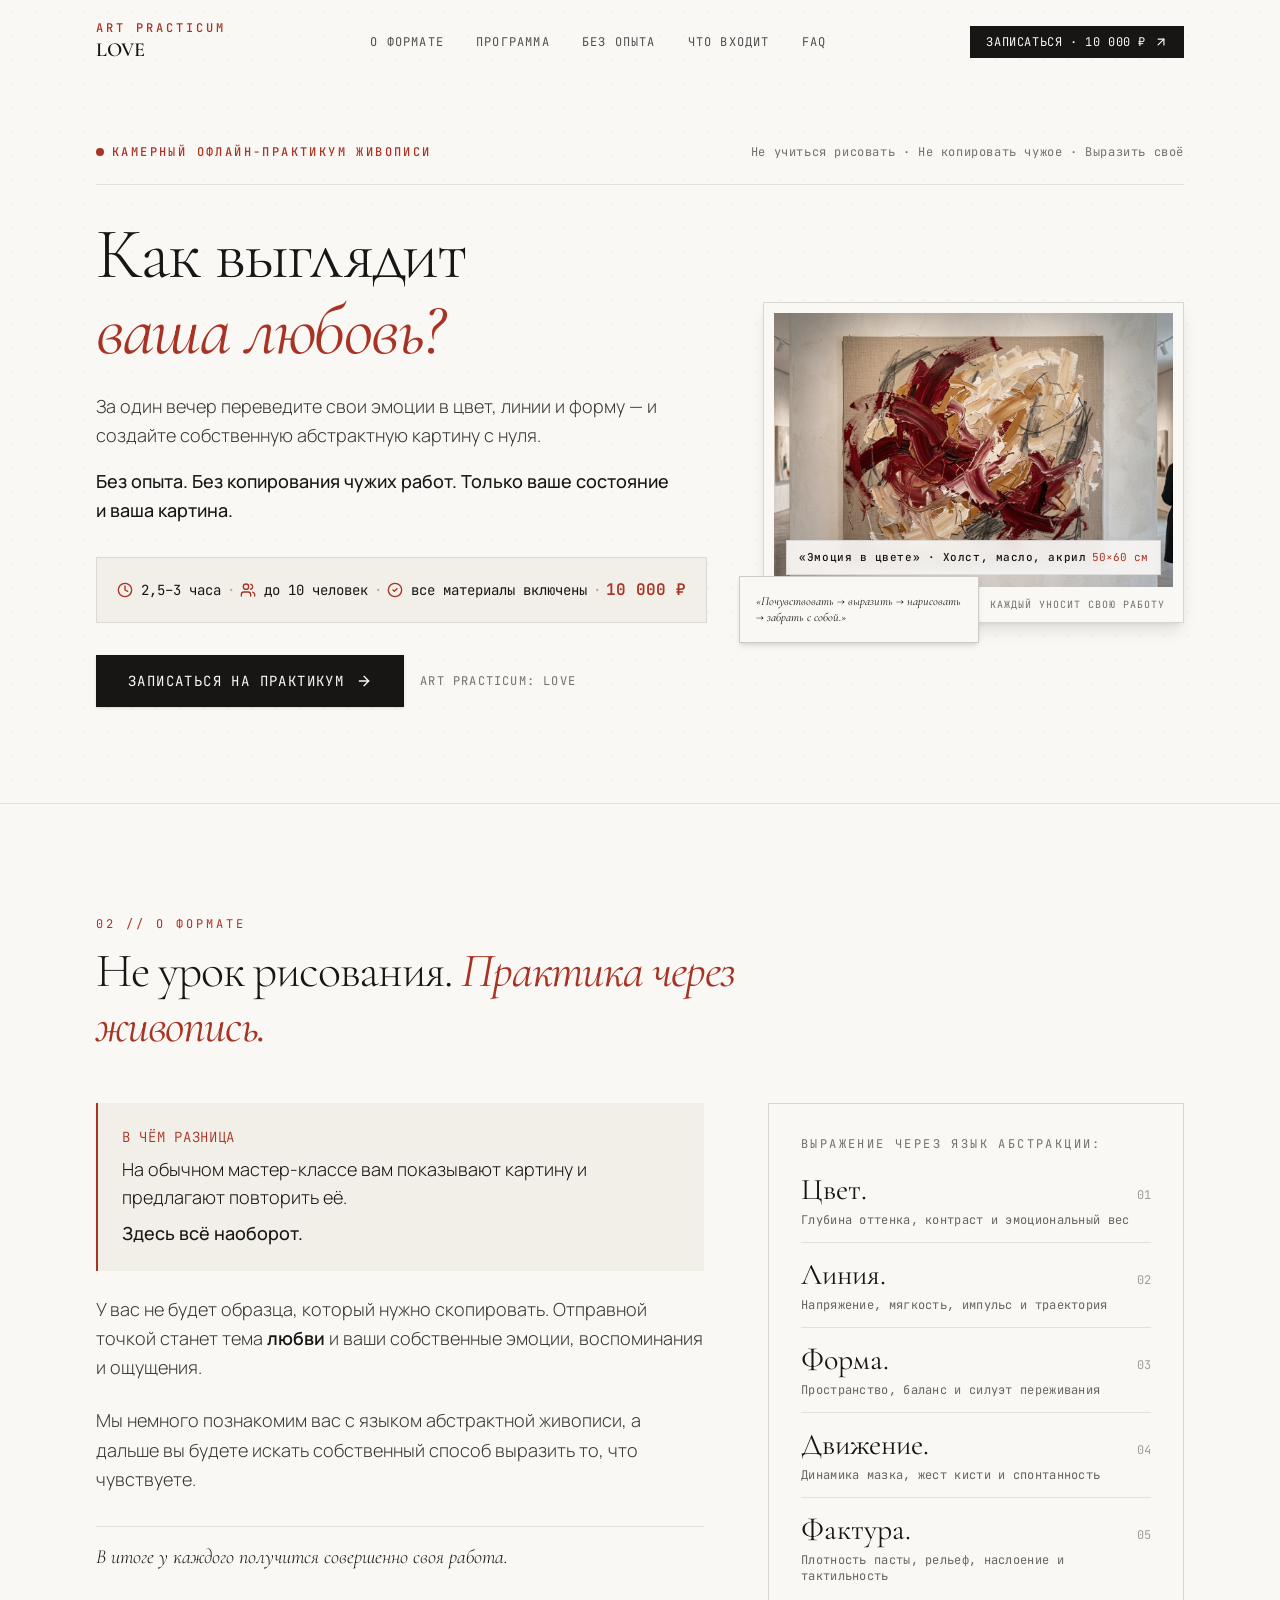
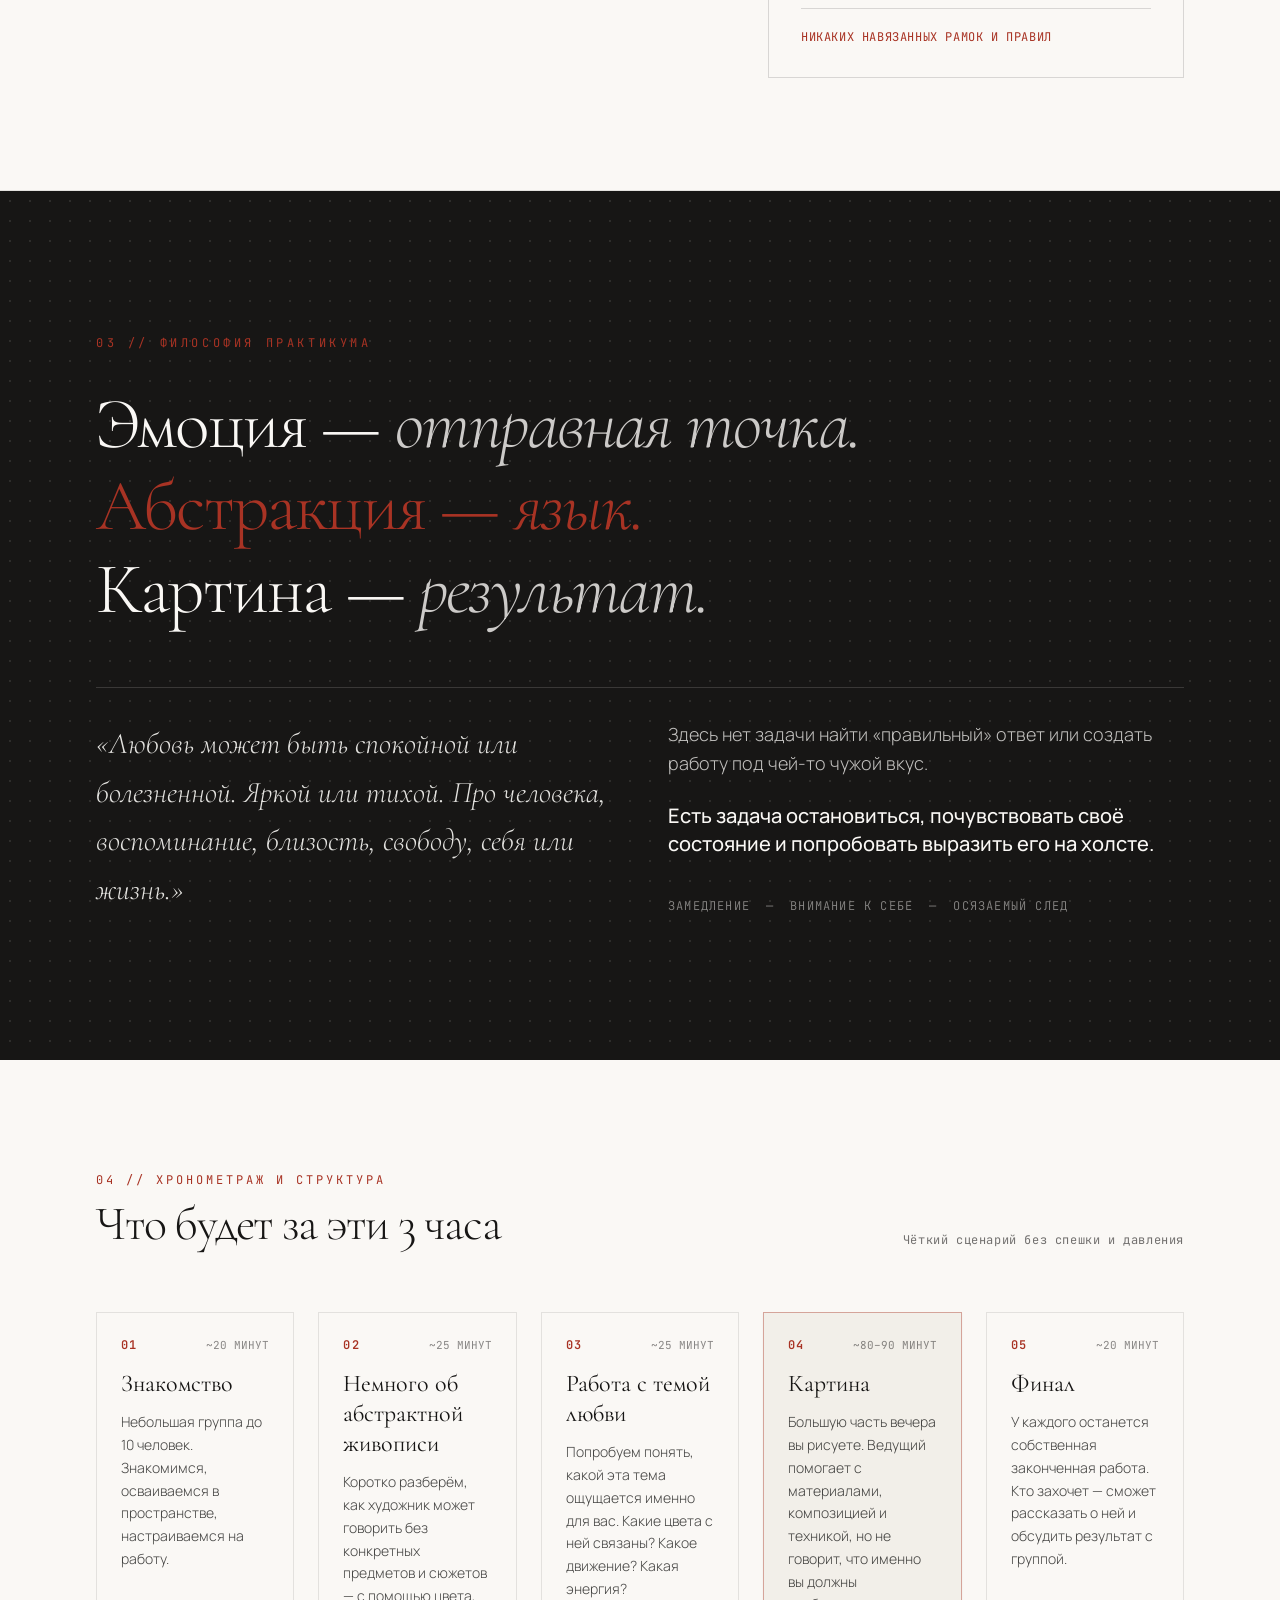
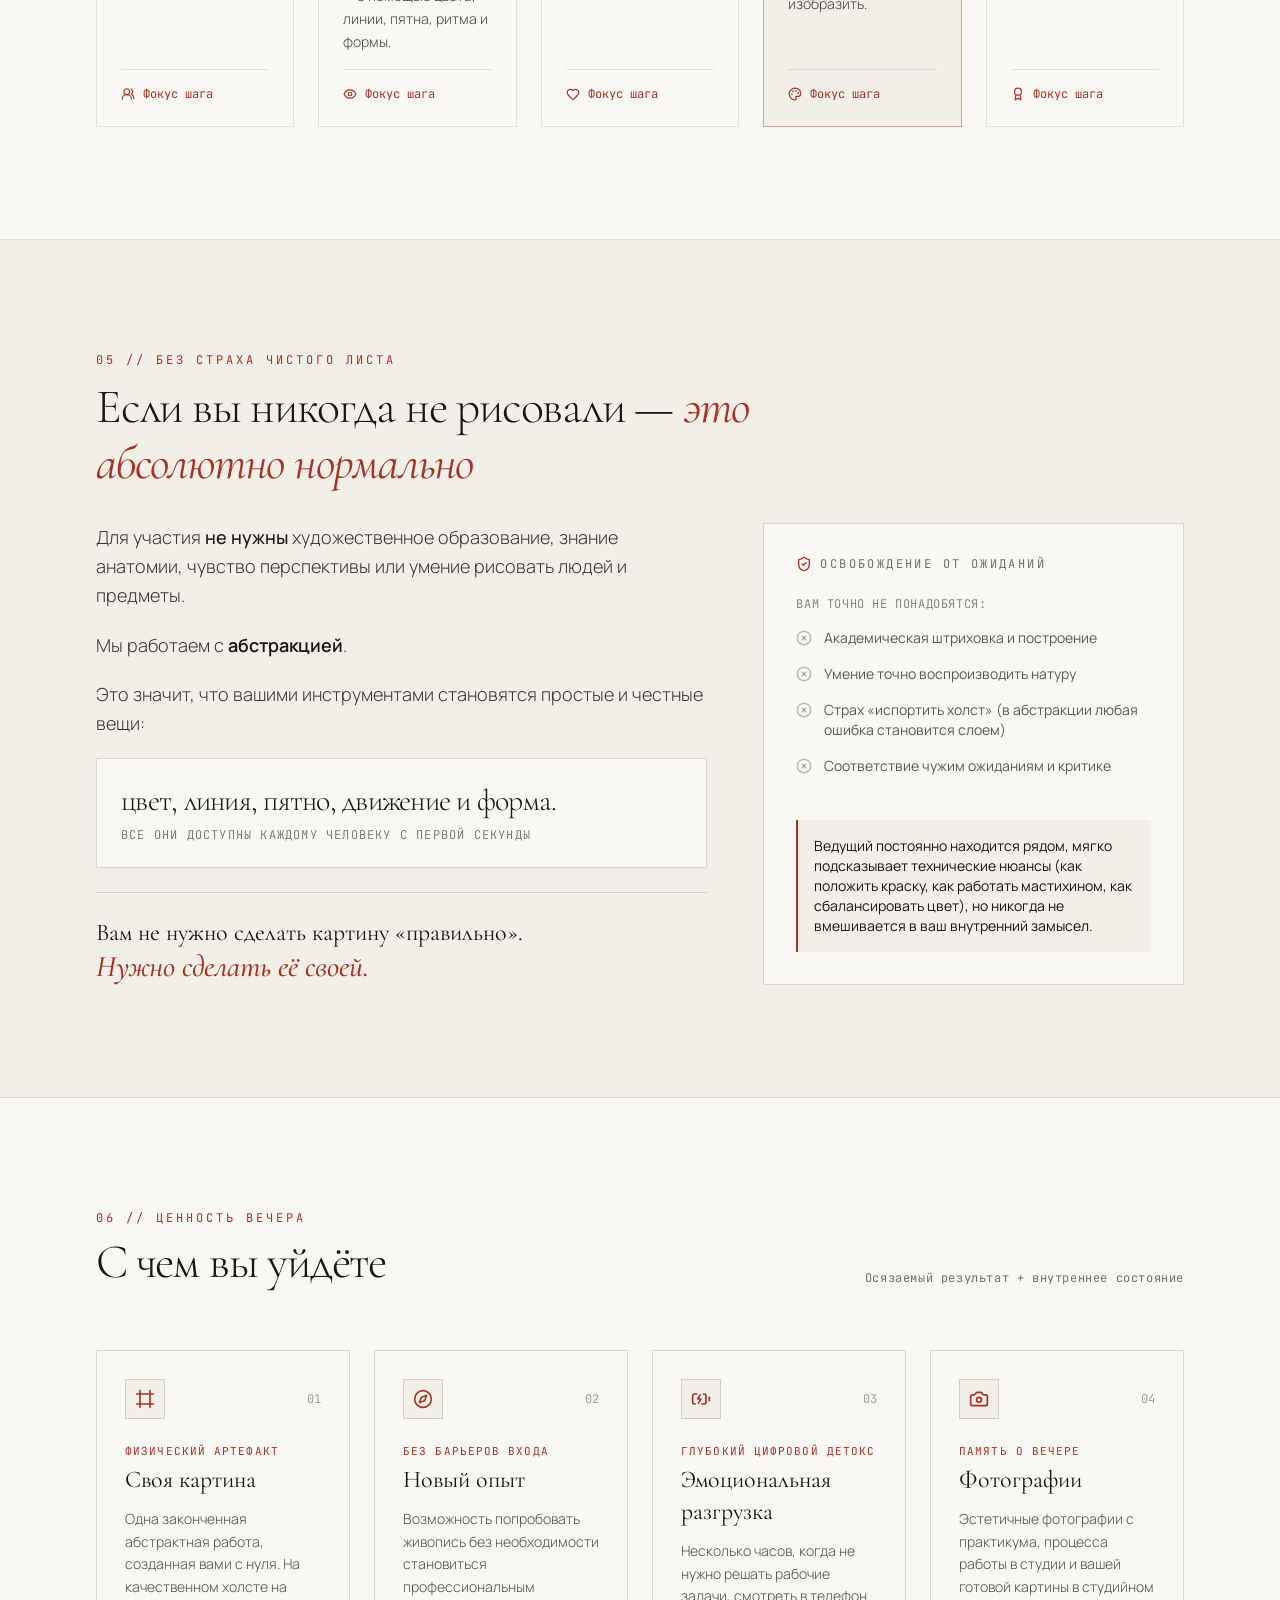
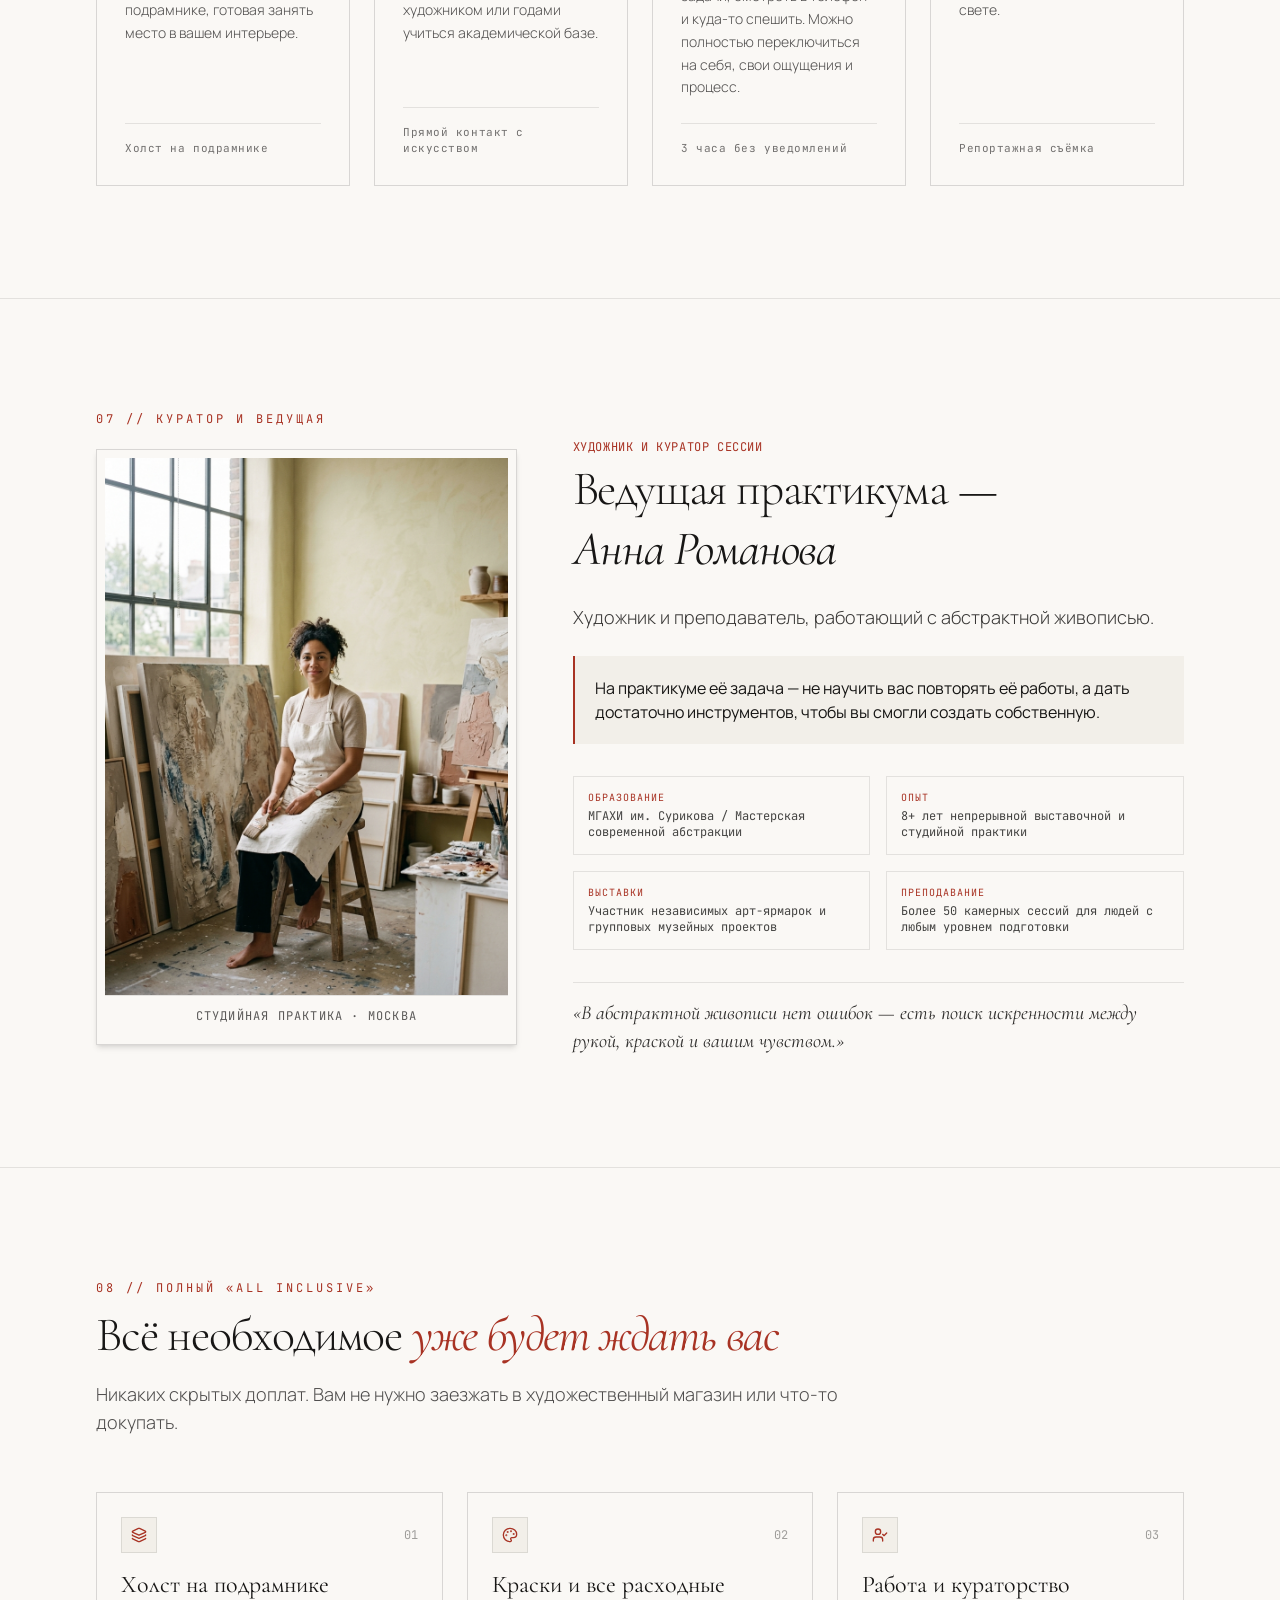
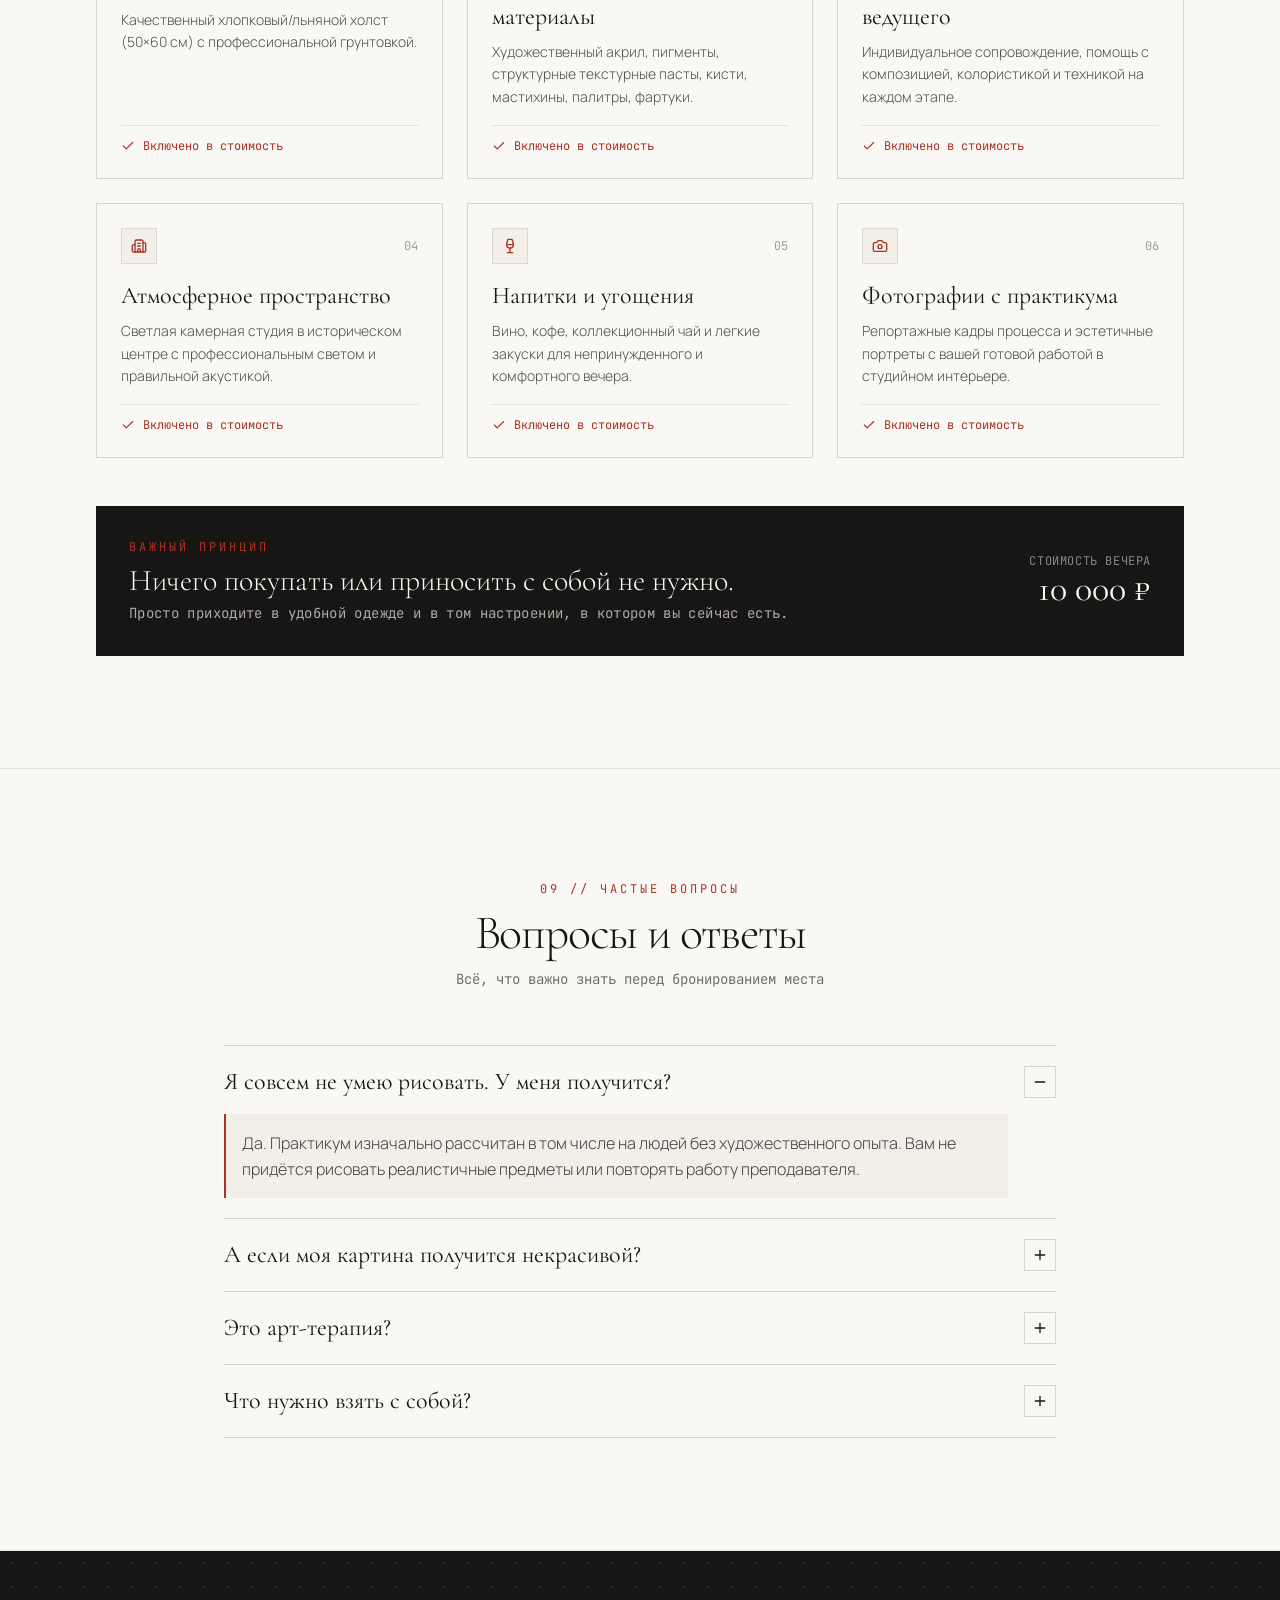
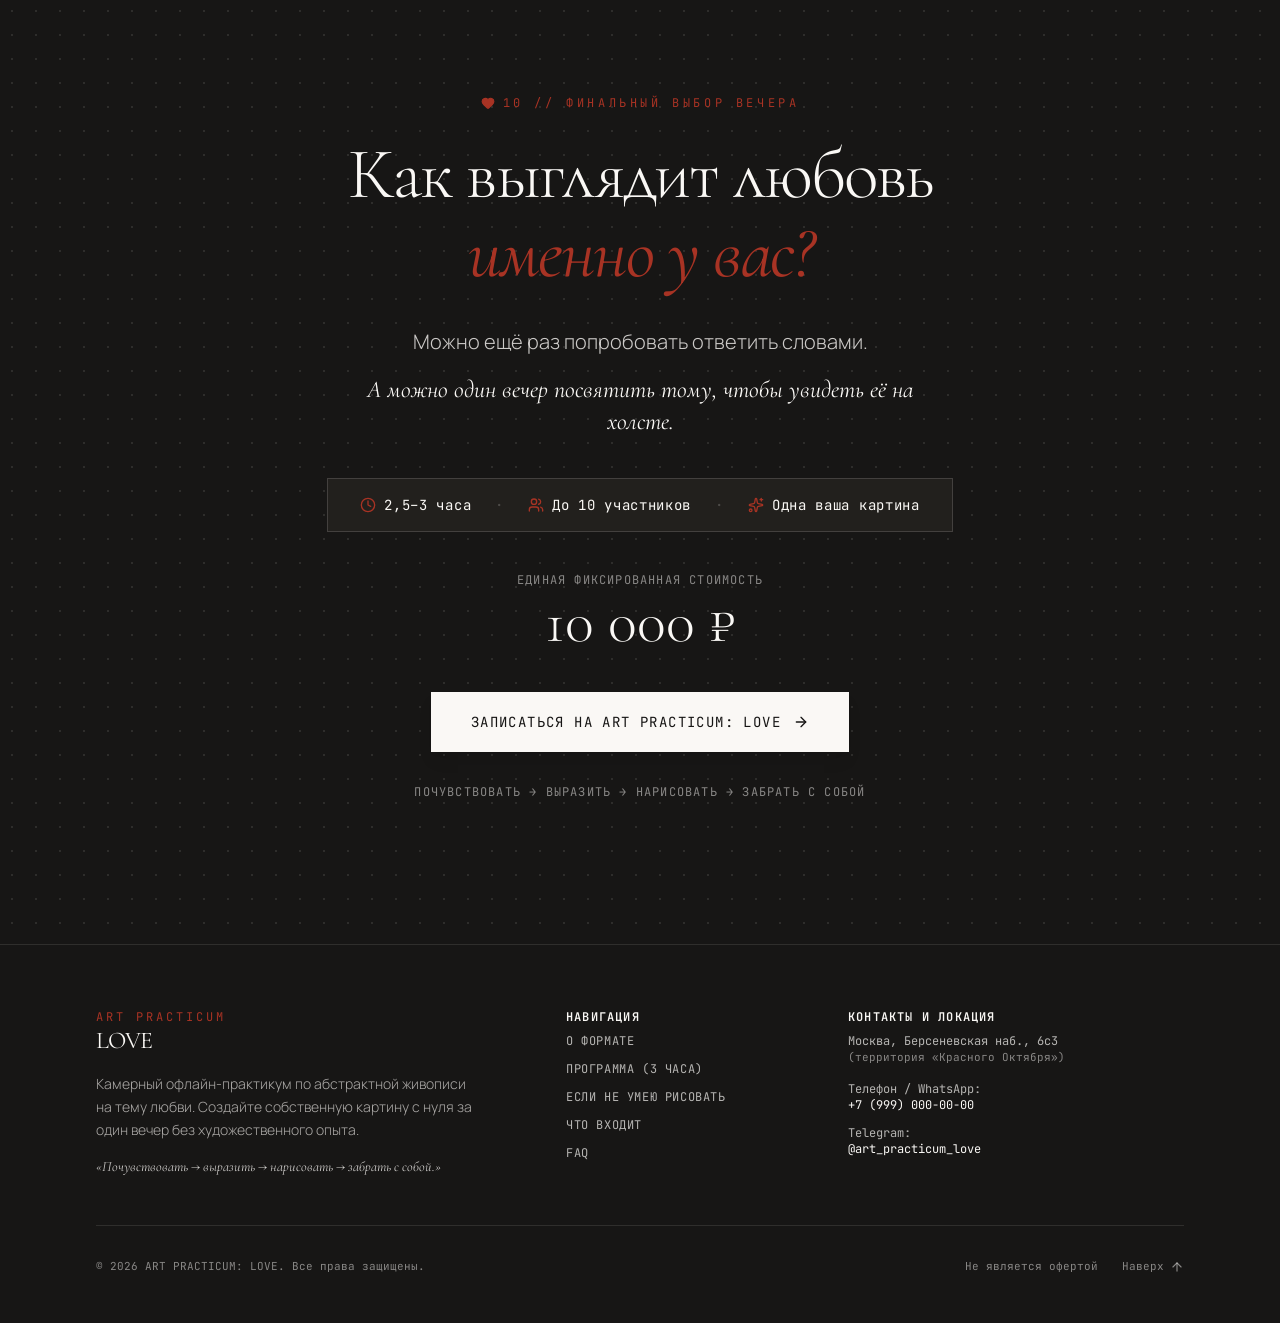
==== commit 2b4f87dc: "Temporarily remove schedule and booking section" ====
--- a/index.html
+++ b/index.html
@@ -15,10 +15,10 @@
     <link rel="stylesheet" href="style.css" />
   </head>
   <body class="bg-[#FAF8F5] text-[#191716] antialiased selection:bg-[#B33927] selection:text-white">
-    <div id="root"><div class="min-h-screen bg-[#FAF8F5] text-[#171615] flex flex-col selection:bg-[#A83324] selection:text-[#FAF8F5]"><header id="main-header" class="fixed top-0 left-0 right-0 z-40 transition-all duration-300 bg-transparent py-5"><div class="max-w-6xl mx-auto px-5 sm:px-8 flex items-center justify-between"><a href="#" id="nav-logo" class="group flex flex-col tracking-wider text-left transition-opacity hover:opacity-80"><span class="font-mono text-xs uppercase tracking-[0.25em] text-[#A83324] font-medium">ART PRACTICUM</span><span class="font-serif text-lg sm:text-xl font-semibold tracking-tight text-[#171615]">LOVE</span></a><nav class="hidden md:flex items-center gap-8 text-xs font-mono tracking-widest uppercase text-[#171615]/75"><a href="#about" id="nav-link-about" class="hover:text-[#A83324] transition-colors py-1">О формате</a><a href="#program" id="nav-link-program" class="hover:text-[#A83324] transition-colors py-1">Программа</a><a href="#no-skills" id="nav-link-noskills" class="hover:text-[#A83324] transition-colors py-1">Без опыта</a><a href="#included" id="nav-link-included" class="hover:text-[#A83324] transition-colors py-1">Что входит</a><a href="#details" id="nav-link-details" class="hover:text-[#A83324] transition-colors py-1">Детали и бронь</a><a href="#faq" id="nav-link-faq" class="hover:text-[#A83324] transition-colors py-1">FAQ</a></nav><div class="flex items-center gap-3"><button type="button" id="header-booking-btn" class="hidden sm:inline-flex items-center gap-2 px-4 py-2 bg-[#171615] text-[#FAF8F5] text-xs font-mono uppercase tracking-wider rounded-none hover:bg-[#A83324] transition-colors duration-200 cursor-pointer"><span>Записаться · 10 000 ₽</span><svg xmlns="http://www.w3.org/2000/svg" width="24" height="24" viewBox="0 0 24 24" fill="none" stroke="currentColor" stroke-width="2" stroke-linecap="round" stroke-linejoin="round" class="lucide lucide-arrow-up-right w-3.5 h-3.5" aria-hidden="true"><path d="M7 7h10v10"></path><path d="M7 17 17 7"></path></svg></button><button type="button" id="mobile-menu-toggle-btn" class="md:hidden p-2 text-[#171615] hover:text-[#A83324] transition-colors" aria-label="Открыть меню"><svg xmlns="http://www.w3.org/2000/svg" width="24" height="24" viewBox="0 0 24 24" fill="none" stroke="currentColor" stroke-width="2" stroke-linecap="round" stroke-linejoin="round" class="lucide lucide-menu w-6 h-6" aria-hidden="true"><path d="M4 5h16"></path><path d="M4 12h16"></path><path d="M4 19h16"></path></svg></button></div></div></header><main class="flex-1"><section id="hero-section" class="relative pt-28 pb-16 md:pt-36 md:pb-24 overflow-hidden border-b border-[#171615]/10"><div class="absolute inset-0 canvas-bg opacity-70 pointer-events-none"></div><div class="relative max-w-6xl mx-auto px-5 sm:px-8"><div class="flex flex-wrap items-center justify-between gap-3 pb-6 mb-8 border-b border-[#171615]/10"><div class="flex items-center gap-2 font-mono text-xs uppercase tracking-[0.2em] text-[#A83324] font-medium"><span class="w-2 h-2 rounded-full bg-[#A83324] animate-pulse"></span><span>Камерный офлайн-практикум живописи</span></div><div class="font-mono text-xs text-[#171615]/60 tracking-wider">Не учиться рисовать · Не копировать чужое · Выразить своё</div></div><div class="grid grid-cols-1 lg:grid-cols-12 gap-10 lg:gap-14 items-center"><div class="lg:col-span-7 flex flex-col items-start"><h1 id="hero-title" class="font-serif text-4xl sm:text-6xl lg:text-7xl font-light tracking-tight text-[#171615] leading-[1.05] mb-6">Как выглядит <br><span class="italic font-normal text-[#A83324]">ваша любовь?</span></h1><div class="space-y-3 mb-8 max-w-xl text-base sm:text-lg text-[#171615]/85 font-light leading-relaxed"><p>За один вечер переведите свои эмоции в цвет, линии и форму — и создайте собственную абстрактную картину с нуля.</p><p class="font-medium text-[#171615] pt-1">Без опыта. Без копирования чужих работ. Только ваше состояние и ваша картина.</p></div><div id="hero-short-facts" class="w-full bg-[#F2EFE9] border border-[#171615]/10 p-4 sm:p-5 mb-8"><div class="flex flex-wrap items-center justify-between gap-y-3 text-xs sm:text-sm font-mono text-[#171615]"><div class="flex items-center gap-2"><svg xmlns="http://www.w3.org/2000/svg" width="24" height="24" viewBox="0 0 24 24" fill="none" stroke="currentColor" stroke-width="2" stroke-linecap="round" stroke-linejoin="round" class="lucide lucide-clock w-4 h-4 text-[#A83324]" aria-hidden="true"><path d="M12 6v6l4 2"></path><circle cx="12" cy="12" r="10"></circle></svg><span>2,5–3 часа</span></div><span class="hidden sm:inline text-[#171615]/30">·</span><div class="flex items-center gap-2"><svg xmlns="http://www.w3.org/2000/svg" width="24" height="24" viewBox="0 0 24 24" fill="none" stroke="currentColor" stroke-width="2" stroke-linecap="round" stroke-linejoin="round" class="lucide lucide-users w-4 h-4 text-[#A83324]" aria-hidden="true"><path d="M16 21v-2a4 4 0 0 0-4-4H6a4 4 0 0 0-4 4v2"></path><path d="M16 3.128a4 4 0 0 1 0 7.744"></path><path d="M22 21v-2a4 4 0 0 0-3-3.87"></path><circle cx="9" cy="7" r="4"></circle></svg><span>до 10 человек</span></div><span class="hidden sm:inline text-[#171615]/30">·</span><div class="flex items-center gap-2"><svg xmlns="http://www.w3.org/2000/svg" width="24" height="24" viewBox="0 0 24 24" fill="none" stroke="currentColor" stroke-width="2" stroke-linecap="round" stroke-linejoin="round" class="lucide lucide-circle-check w-4 h-4 text-[#A83324]" aria-hidden="true"><circle cx="12" cy="12" r="10"></circle><path d="m9 12 2 2 4-4"></path></svg><span>все материалы включены</span></div><span class="hidden sm:inline text-[#171615]/30">·</span><div class="font-semibold text-sm sm:text-base text-[#A83324]">10 000 ₽</div></div></div><div class="flex flex-col sm:flex-row items-start sm:items-center gap-4 w-full sm:w-auto"><button type="button" id="hero-cta-btn" class="w-full sm:w-auto px-8 py-4 bg-[#171615] text-[#FAF8F5] font-mono text-sm tracking-widest uppercase hover:bg-[#A83324] transition-all duration-200 flex items-center justify-center gap-3 cursor-pointer shadow-sm hover:translate-y-[-1px]"><span>Записаться на практикум</span><svg xmlns="http://www.w3.org/2000/svg" width="24" height="24" viewBox="0 0 24 24" fill="none" stroke="currentColor" stroke-width="2" stroke-linecap="round" stroke-linejoin="round" class="lucide lucide-arrow-right w-4 h-4" aria-hidden="true"><path d="M5 12h14"></path><path d="m12 5 7 7-7 7"></path></svg></button><div class="font-mono text-xs tracking-widest text-[#171615]/60 uppercase">ART PRACTICUM: LOVE</div></div></div><div class="lg:col-span-5 relative"><div class="relative border border-[#171615]/15 p-2.5 bg-[#FAF8F5] shadow-lg"><div class="relative overflow-hidden aspect-[4/3] sm:aspect-[16/11] bg-[#EDE9E1]"><img alt="Абстрактная живопись на тему любви на холсте" referrerpolicy="no-referrer" class="w-full h-full object-cover grayscale-[15%] hover:grayscale-0 transition-all duration-700 hover:scale-[1.02]" src="assets/abstract_art_love_1788533571224.jpg"><div class="absolute bottom-3 left-3 right-3 bg-[#FAF8F5]/90 backdrop-blur-xs px-3 py-2 border border-[#171615]/10 flex items-center justify-between text-[11px] font-mono"><span class="text-[#171615] font-medium tracking-wider">«Эмоция в цвете» · Холст, масло, акрил</span><span class="text-[#A83324]">50×60 см</span></div></div><div class="mt-2.5 px-2 flex justify-between items-center text-[10px] font-mono tracking-widest text-[#171615]/60 uppercase"><span>Камерный формат</span><span>Каждый уносит свою работу</span></div></div><div class="hidden sm:block absolute -bottom-5 -left-6 bg-[#FAF8F5] border border-[#171615]/20 p-4 max-w-[240px] shadow-md"><div class="text-xs font-serif italic text-[#171615] leading-snug">«Почувствовать → выразить → нарисовать → забрать с собой.»</div></div></div></div></div></section><section id="about" class="py-20 md:py-28 border-b border-[#171615]/10 bg-[#FAF8F5]"><div class="max-w-6xl mx-auto px-5 sm:px-8"><div class="font-mono text-xs uppercase tracking-[0.25em] text-[#A83324] mb-3">02 // О формате</div><h2 id="what-is-this-title" class="font-serif text-3xl sm:text-5xl font-light text-[#171615] max-w-2xl tracking-tight leading-[1.15] mb-12">Не урок рисования. <span class="italic block sm:inline font-normal text-[#A83324]">Практика через живопись.</span></h2><div class="grid grid-cols-1 lg:grid-cols-12 gap-10 lg:gap-16"><div class="lg:col-span-7 space-y-6 text-base sm:text-lg text-[#171615]/85 font-light leading-relaxed"><div class="p-6 bg-[#F2EFE9] border-l-2 border-[#A83324] text-[#171615]"><p class="text-sm font-mono uppercase tracking-wider text-[#A83324] mb-2">В чём разница</p><p class="text-base sm:text-lg">На обычном мастер-классе вам показывают картину и предлагают повторить её.</p><p class="font-medium text-lg mt-2 text-[#171615]">Здесь всё наоборот.</p></div><p>У вас не будет образца, который нужно скопировать. Отправной точкой станет тема <strong class="font-semibold text-[#171615]">любви</strong> и ваши собственные эмоции, воспоминания и ощущения.</p><p>Мы немного познакомим вас с языком абстрактной живописи, а дальше вы будете искать собственный способ выразить то, что чувствуете.</p><div class="pt-2"><p class="font-serif italic text-xl text-[#171615] border-t border-[#171615]/10 pt-4">В итоге у каждого получится совершенно своя работа.</p></div></div><div class="lg:col-span-5"><div class="bg-[#FAF8F5] border border-[#171615]/15 p-6 sm:p-8"><div class="text-xs font-mono uppercase tracking-[0.2em] text-[#171615]/60 mb-5">Выражение через язык абстракции:</div><div class="divide-y divide-[#171615]/10"><div class="py-3.5 first:pt-0 last:pb-0 group"><div class="flex items-baseline justify-between"><span class="font-serif text-2xl sm:text-3xl text-[#171615] group-hover:text-[#A83324] transition-colors">Цвет.</span><span class="font-mono text-xs text-[#171615]/40">01</span></div><p class="text-xs font-mono text-[#171615]/65 mt-1 tracking-wide">Глубина оттенка, контраст и эмоциональный вес</p></div><div class="py-3.5 first:pt-0 last:pb-0 group"><div class="flex items-baseline justify-between"><span class="font-serif text-2xl sm:text-3xl text-[#171615] group-hover:text-[#A83324] transition-colors">Линия.</span><span class="font-mono text-xs text-[#171615]/40">02</span></div><p class="text-xs font-mono text-[#171615]/65 mt-1 tracking-wide">Напряжение, мягкость, импульс и траектория</p></div><div class="py-3.5 first:pt-0 last:pb-0 group"><div class="flex items-baseline justify-between"><span class="font-serif text-2xl sm:text-3xl text-[#171615] group-hover:text-[#A83324] transition-colors">Форма.</span><span class="font-mono text-xs text-[#171615]/40">03</span></div><p class="text-xs font-mono text-[#171615]/65 mt-1 tracking-wide">Пространство, баланс и силуэт переживания</p></div><div class="py-3.5 first:pt-0 last:pb-0 group"><div class="flex items-baseline justify-between"><span class="font-serif text-2xl sm:text-3xl text-[#171615] group-hover:text-[#A83324] transition-colors">Движение.</span><span class="font-mono text-xs text-[#171615]/40">04</span></div><p class="text-xs font-mono text-[#171615]/65 mt-1 tracking-wide">Динамика мазка, жест кисти и спонтанность</p></div><div class="py-3.5 first:pt-0 last:pb-0 group"><div class="flex items-baseline justify-between"><span class="font-serif text-2xl sm:text-3xl text-[#171615] group-hover:text-[#A83324] transition-colors">Фактура.</span><span class="font-mono text-xs text-[#171615]/40">05</span></div><p class="text-xs font-mono text-[#171615]/65 mt-1 tracking-wide">Плотность пасты, рельеф, наслоение и тактильность</p></div></div><div class="mt-6 pt-5 border-t border-[#171615]/15 text-xs font-mono text-[#A83324] tracking-wider uppercase">Никаких навязанных рамок и правил</div></div></div></div></div></section><section id="core-idea" class="relative py-24 md:py-36 bg-[#171615] text-[#FAF8F5] overflow-hidden border-b border-[#171615]"><div class="absolute inset-0 opacity-10 bg-[radial-gradient(#FAF8F5_1px,transparent_1px)] [background-size:20px_20px] pointer-events-none"></div><div class="relative max-w-6xl mx-auto px-5 sm:px-8"><div class="font-mono text-xs uppercase tracking-[0.3em] text-[#A83324] mb-8">03 // Философия практикума</div><div class="mb-14 max-w-4xl"><h2 id="core-idea-title" class="font-serif text-3xl sm:text-5xl md:text-6xl lg:text-7xl font-light tracking-tight leading-[1.15]"><span class="block text-[#FAF8F5]">Эмоция — <span class="italic text-[#FAF8F5]/80">отправная точка.</span></span><span class="block text-[#A83324]">Абстракция — <span class="italic">язык.</span></span><span class="block text-[#FAF8F5]">Картина — <span class="italic text-[#FAF8F5]/80">результат.</span></span></h2></div><div class="grid grid-cols-1 md:grid-cols-12 gap-8 md:gap-14 pt-8 border-t border-[#FAF8F5]/15"><div class="md:col-span-6"><p class="font-serif text-2xl sm:text-3xl text-[#FAF8F5]/90 font-light leading-relaxed italic">«Любовь может быть спокойной или болезненной. Яркой или тихой. Про человека, воспоминание, близость, свободу, себя или жизнь.»</p></div><div class="md:col-span-6 space-y-6 text-base sm:text-lg text-[#FAF8F5]/75 font-light leading-relaxed"><p>Здесь нет задачи найти «правильный» ответ или создать работу под чей-то чужой вкус.</p><p class="text-[#FAF8F5] font-medium text-lg sm:text-xl">Есть задача остановиться, почувствовать своё состояние и попробовать выразить его на холсте.</p><div class="pt-4 flex items-center gap-4 text-xs font-mono tracking-widest uppercase text-[#FAF8F5]/50"><span>Замедление</span><span>—</span><span>Внимание к себе</span><span>—</span><span>Осязаемый след</span></div></div></div></div></section><section id="program" class="py-20 md:py-28 border-b border-[#171615]/10 bg-[#FAF8F5]"><div class="max-w-6xl mx-auto px-5 sm:px-8"><div class="flex flex-col md:flex-row md:items-end justify-between mb-16 gap-4"><div><div class="font-mono text-xs uppercase tracking-[0.25em] text-[#A83324] mb-3">04 // Хронометраж и структура</div><h2 id="schedule-title" class="font-serif text-3xl sm:text-5xl font-light text-[#171615] tracking-tight">Что будет за эти 3 часа</h2></div><div class="font-mono text-xs text-[#171615]/60 tracking-wider">Чёткий сценарий без спешки и давления</div></div><div class="grid grid-cols-1 md:grid-cols-5 gap-6"><div class="p-6 border flex flex-col justify-between transition-all duration-200 bg-[#FAF8F5] border-[#171615]/10 hover:border-[#171615]/30"><div><div class="flex items-center justify-between mb-4"><span class="font-mono text-xs font-semibold text-[#A83324] tracking-widest">01</span><span class="font-mono text-[11px] text-[#171615]/50 uppercase">~20 минут</span></div><h3 class="font-serif text-xl sm:text-2xl text-[#171615] font-normal leading-tight mb-3">Знакомство</h3><p class="text-sm text-[#171615]/80 font-light leading-relaxed mb-4">Небольшая группа до 10 человек. Знакомимся, осваиваемся в пространстве, настраиваемся на работу.</p></div><div class="pt-4 border-t border-[#171615]/10"><div class="flex items-center gap-2 text-xs font-mono text-[#A83324]"><svg xmlns="http://www.w3.org/2000/svg" width="24" height="24" viewBox="0 0 24 24" fill="none" stroke="currentColor" stroke-width="2" stroke-linecap="round" stroke-linejoin="round" class="lucide lucide-users-round w-3.5 h-3.5" aria-hidden="true"><path d="M18 21a8 8 0 0 0-16 0"></path><circle cx="10" cy="8" r="5"></circle><path d="M22 20c0-3.37-2-6.5-4-8a5 5 0 0 0-.45-8.3"></path></svg><span>Фокус шага</span></div></div></div><div class="p-6 border flex flex-col justify-between transition-all duration-200 bg-[#FAF8F5] border-[#171615]/10 hover:border-[#171615]/30"><div><div class="flex items-center justify-between mb-4"><span class="font-mono text-xs font-semibold text-[#A83324] tracking-widest">02</span><span class="font-mono text-[11px] text-[#171615]/50 uppercase">~25 минут</span></div><h3 class="font-serif text-xl sm:text-2xl text-[#171615] font-normal leading-tight mb-3">Немного об абстрактной живописи</h3><p class="text-sm text-[#171615]/80 font-light leading-relaxed mb-4">Коротко разберём, как художник может говорить без конкретных предметов и сюжетов — с помощью цвета, линии, пятна, ритма и формы.</p></div><div class="pt-4 border-t border-[#171615]/10"><div class="flex items-center gap-2 text-xs font-mono text-[#A83324]"><svg xmlns="http://www.w3.org/2000/svg" width="24" height="24" viewBox="0 0 24 24" fill="none" stroke="currentColor" stroke-width="2" stroke-linecap="round" stroke-linejoin="round" class="lucide lucide-eye w-3.5 h-3.5" aria-hidden="true"><path d="M2.062 12.348a1 1 0 0 1 0-.696 10.75 10.75 0 0 1 19.876 0 1 1 0 0 1 0 .696 10.75 10.75 0 0 1-19.876 0"></path><circle cx="12" cy="12" r="3"></circle></svg><span>Фокус шага</span></div></div></div><div class="p-6 border flex flex-col justify-between transition-all duration-200 bg-[#FAF8F5] border-[#171615]/10 hover:border-[#171615]/30"><div><div class="flex items-center justify-between mb-4"><span class="font-mono text-xs font-semibold text-[#A83324] tracking-widest">03</span><span class="font-mono text-[11px] text-[#171615]/50 uppercase">~25 минут</span></div><h3 class="font-serif text-xl sm:text-2xl text-[#171615] font-normal leading-tight mb-3">Работа с темой любви</h3><p class="text-sm text-[#171615]/80 font-light leading-relaxed mb-4">Попробуем понять, какой эта тема ощущается именно для вас. Какие цвета с ней связаны? Какое движение? Какая энергия?</p></div><div class="pt-4 border-t border-[#171615]/10"><div class="flex items-center gap-2 text-xs font-mono text-[#A83324]"><svg xmlns="http://www.w3.org/2000/svg" width="24" height="24" viewBox="0 0 24 24" fill="none" stroke="currentColor" stroke-width="2" stroke-linecap="round" stroke-linejoin="round" class="lucide lucide-heart w-3.5 h-3.5" aria-hidden="true"><path d="M2 9.5a5.5 5.5 0 0 1 9.591-3.676.56.56 0 0 0 .818 0A5.49 5.49 0 0 1 22 9.5c0 2.29-1.5 4-3 5.5l-5.492 5.313a2 2 0 0 1-3 .019L5 15c-1.5-1.5-3-3.2-3-5.5"></path></svg><span>Фокус шага</span></div></div></div><div class="p-6 border flex flex-col justify-between transition-all duration-200 bg-[#F2EFE9] border-[#A83324]/40 shadow-xs"><div><div class="flex items-center justify-between mb-4"><span class="font-mono text-xs font-semibold text-[#A83324] tracking-widest">04</span><span class="font-mono text-[11px] text-[#171615]/50 uppercase">~80–90 минут</span></div><h3 class="font-serif text-xl sm:text-2xl text-[#171615] font-normal leading-tight mb-3">Картина</h3><p class="text-sm text-[#171615]/80 font-light leading-relaxed mb-4">Большую часть вечера вы рисуете. Ведущий помогает с материалами, композицией и техникой, но не говорит, что именно вы должны изобразить.</p></div><div class="pt-4 border-t border-[#171615]/10"><div class="flex items-center gap-2 text-xs font-mono text-[#A83324]"><svg xmlns="http://www.w3.org/2000/svg" width="24" height="24" viewBox="0 0 24 24" fill="none" stroke="currentColor" stroke-width="2" stroke-linecap="round" stroke-linejoin="round" class="lucide lucide-palette w-3.5 h-3.5" aria-hidden="true"><path d="M12 22a1 1 0 0 1 0-20 10 9 0 0 1 10 9 5 5 0 0 1-5 5h-2.25a1.75 1.75 0 0 0-1.4 2.8l.3.4a1.75 1.75 0 0 1-1.4 2.8z"></path><circle cx="13.5" cy="6.5" r=".5" fill="currentColor"></circle><circle cx="17.5" cy="10.5" r=".5" fill="currentColor"></circle><circle cx="6.5" cy="12.5" r=".5" fill="currentColor"></circle><circle cx="8.5" cy="7.5" r=".5" fill="currentColor"></circle></svg><span>Фокус шага</span></div></div></div><div class="p-6 border flex flex-col justify-between transition-all duration-200 bg-[#FAF8F5] border-[#171615]/10 hover:border-[#171615]/30"><div><div class="flex items-center justify-between mb-4"><span class="font-mono text-xs font-semibold text-[#A83324] tracking-widest">05</span><span class="font-mono text-[11px] text-[#171615]/50 uppercase">~20 минут</span></div><h3 class="font-serif text-xl sm:text-2xl text-[#171615] font-normal leading-tight mb-3">Финал</h3><p class="text-sm text-[#171615]/80 font-light leading-relaxed mb-4">У каждого останется собственная законченная работа. Кто захочет — сможет рассказать о ней и обсудить результат с группой.</p></div><div class="pt-4 border-t border-[#171615]/10"><div class="flex items-center gap-2 text-xs font-mono text-[#A83324]"><svg xmlns="http://www.w3.org/2000/svg" width="24" height="24" viewBox="0 0 24 24" fill="none" stroke="currentColor" stroke-width="2" stroke-linecap="round" stroke-linejoin="round" class="lucide lucide-award w-3.5 h-3.5" aria-hidden="true"><path d="m15.477 12.89 1.515 8.526a.5.5 0 0 1-.81.47l-3.58-2.687a1 1 0 0 0-1.197 0l-3.586 2.686a.5.5 0 0 1-.81-.469l1.514-8.526"></path><circle cx="12" cy="8" r="6"></circle></svg><span>Фокус шага</span></div></div></div></div></div></section><section id="no-skills" class="py-20 md:py-28 border-b border-[#171615]/10 bg-[#F2EFE9] relative overflow-hidden"><div class="max-w-6xl mx-auto px-5 sm:px-8"><div class="font-mono text-xs uppercase tracking-[0.25em] text-[#A83324] mb-3">05 // Без страха чистого листа</div><h2 id="no-experience-title" class="font-serif text-3xl sm:text-5xl font-light text-[#171615] max-w-3xl tracking-tight leading-[1.15] mb-8">Если вы никогда не рисовали — <span class="italic font-normal text-[#A83324]">это абсолютно нормально</span></h2><div class="grid grid-cols-1 lg:grid-cols-12 gap-10 lg:gap-14 items-stretch"><div class="lg:col-span-7 flex flex-col justify-between space-y-6"><div class="space-y-5 text-base sm:text-lg text-[#171615]/85 font-light leading-relaxed"><p>Для участия <strong class="font-medium text-[#171615]">не нужны</strong> художественное образование, знание анатомии, чувство перспективы или умение рисовать людей и предметы.</p><p>Мы работаем с <strong class="font-semibold text-[#171615]">абстракцией</strong>.</p><p>Это значит, что вашими инструментами становятся простые и честные вещи:</p><div class="p-5 sm:p-6 bg-[#FAF8F5] border border-[#171615]/15"><div class="font-serif text-2xl sm:text-3xl text-[#171615] tracking-tight">цвет, линия, пятно, движение и форма.</div><div class="mt-2 text-xs font-mono uppercase tracking-widest text-[#171615]/60">Все они доступны каждому человеку с первой секунды</div></div></div><div class="pt-6 border-t border-[#171615]/15"><div class="text-xl sm:text-2xl font-serif text-[#171615]">Вам не нужно сделать картину «правильно». <br><span class="font-medium italic text-[#A83324] text-2xl sm:text-3xl">Нужно сделать её своей.</span></div></div></div><div class="lg:col-span-5 flex flex-col justify-between bg-[#FAF8F5] border border-[#171615]/15 p-6 sm:p-8"><div><div class="text-xs font-mono uppercase tracking-[0.2em] text-[#171615]/60 mb-6 flex items-center gap-2"><svg xmlns="http://www.w3.org/2000/svg" width="24" height="24" viewBox="0 0 24 24" fill="none" stroke="currentColor" stroke-width="2" stroke-linecap="round" stroke-linejoin="round" class="lucide lucide-shield-check w-4 h-4 text-[#A83324]" aria-hidden="true"><path d="M20 13c0 5-3.5 7.5-7.66 8.95a1 1 0 0 1-.67-.01C7.5 20.5 4 18 4 13V6a1 1 0 0 1 1-1c2 0 4.5-1.2 6.24-2.72a1.17 1.17 0 0 1 1.52 0C14.51 3.81 17 5 19 5a1 1 0 0 1 1 1z"></path><path d="m9 12 2 2 4-4"></path></svg><span>Освобождение от ожиданий</span></div><div class="space-y-4 mb-8"><div class="text-xs font-mono uppercase text-[#171615]/50 tracking-wider">Вам ТОЧНО не понадобятся:</div><div class="flex items-start gap-3 text-sm text-[#171615]/70"><svg xmlns="http://www.w3.org/2000/svg" width="24" height="24" viewBox="0 0 24 24" fill="none" stroke="currentColor" stroke-width="2" stroke-linecap="round" stroke-linejoin="round" class="lucide lucide-circle-x w-4 h-4 text-[#171615]/30 shrink-0 mt-0.5" aria-hidden="true"><circle cx="12" cy="12" r="10"></circle><path d="m15 9-6 6"></path><path d="m9 9 6 6"></path></svg><span>Академическая штриховка и построение</span></div><div class="flex items-start gap-3 text-sm text-[#171615]/70"><svg xmlns="http://www.w3.org/2000/svg" width="24" height="24" viewBox="0 0 24 24" fill="none" stroke="currentColor" stroke-width="2" stroke-linecap="round" stroke-linejoin="round" class="lucide lucide-circle-x w-4 h-4 text-[#171615]/30 shrink-0 mt-0.5" aria-hidden="true"><circle cx="12" cy="12" r="10"></circle><path d="m15 9-6 6"></path><path d="m9 9 6 6"></path></svg><span>Умение точно воспроизводить натуру</span></div><div class="flex items-start gap-3 text-sm text-[#171615]/70"><svg xmlns="http://www.w3.org/2000/svg" width="24" height="24" viewBox="0 0 24 24" fill="none" stroke="currentColor" stroke-width="2" stroke-linecap="round" stroke-linejoin="round" class="lucide lucide-circle-x w-4 h-4 text-[#171615]/30 shrink-0 mt-0.5" aria-hidden="true"><circle cx="12" cy="12" r="10"></circle><path d="m15 9-6 6"></path><path d="m9 9 6 6"></path></svg><span>Страх «испортить холст» (в абстракции любая ошибка становится слоем)</span></div><div class="flex items-start gap-3 text-sm text-[#171615]/70"><svg xmlns="http://www.w3.org/2000/svg" width="24" height="24" viewBox="0 0 24 24" fill="none" stroke="currentColor" stroke-width="2" stroke-linecap="round" stroke-linejoin="round" class="lucide lucide-circle-x w-4 h-4 text-[#171615]/30 shrink-0 mt-0.5" aria-hidden="true"><circle cx="12" cy="12" r="10"></circle><path d="m15 9-6 6"></path><path d="m9 9 6 6"></path></svg><span>Соответствие чужим ожиданиям и критике</span></div></div></div><div class="p-4 bg-[#F2EFE9] border-l-2 border-[#A83324] text-xs sm:text-sm text-[#171615]">Ведущий постоянно находится рядом, мягко подсказывает технические нюансы (как положить краску, как работать мастихином, как сбалансировать цвет), но никогда не вмешивается в ваш внутренний замысел.</div></div></div></div></section><section class="py-20 md:py-28 border-b border-[#171615]/10 bg-[#FAF8F5]"><div class="max-w-6xl mx-auto px-5 sm:px-8"><div class="flex flex-col md:flex-row md:items-end justify-between mb-16 gap-4"><div><div class="font-mono text-xs uppercase tracking-[0.25em] text-[#A83324] mb-3">06 // Ценность вечера</div><h2 id="what-you-get-title" class="font-serif text-3xl sm:text-5xl font-light text-[#171615] tracking-tight">С чем вы уйдёте</h2></div><div class="font-mono text-xs text-[#171615]/60 tracking-wider">Осязаемый результат + внутреннее состояние</div></div><div class="grid grid-cols-1 md:grid-cols-2 lg:grid-cols-4 gap-6"><div id="result-painting" class="bg-[#FAF8F5] border border-[#171615]/15 p-6 sm:p-7 flex flex-col justify-between hover:border-[#A83324] hover:shadow-xs transition-all duration-200 group"><div><div class="flex items-center justify-between mb-6"><div class="w-10 h-10 border border-[#171615]/15 flex items-center justify-center bg-[#F2EFE9] text-[#A83324] group-hover:bg-[#171615] group-hover:text-[#FAF8F5] transition-colors"><svg xmlns="http://www.w3.org/2000/svg" width="24" height="24" viewBox="0 0 24 24" fill="none" stroke="currentColor" stroke-width="2" stroke-linecap="round" stroke-linejoin="round" class="lucide lucide-frame w-5 h-5" aria-hidden="true"><line x1="22" x2="2" y1="6" y2="6"></line><line x1="22" x2="2" y1="18" y2="18"></line><line x1="6" x2="6" y1="2" y2="22"></line><line x1="18" x2="18" y1="2" y2="22"></line></svg></div><span class="font-mono text-xs text-[#171615]/40">01</span></div><div class="text-[11px] font-mono uppercase tracking-widest text-[#A83324] mb-1">Физический артефакт</div><h3 class="font-serif text-2xl text-[#171615] font-normal mb-3">Своя картина</h3><p class="text-sm text-[#171615]/75 font-light leading-relaxed mb-6">Одна законченная абстрактная работа, созданная вами с нуля. На качественном холсте на подрамнике, готовая занять место в вашем интерьере.</p></div><div class="pt-4 border-t border-[#171615]/10 text-[11px] font-mono text-[#171615]/60 tracking-wider">Холст на подрамнике</div></div><div id="result-experience" class="bg-[#FAF8F5] border border-[#171615]/15 p-6 sm:p-7 flex flex-col justify-between hover:border-[#A83324] hover:shadow-xs transition-all duration-200 group"><div><div class="flex items-center justify-between mb-6"><div class="w-10 h-10 border border-[#171615]/15 flex items-center justify-center bg-[#F2EFE9] text-[#A83324] group-hover:bg-[#171615] group-hover:text-[#FAF8F5] transition-colors"><svg xmlns="http://www.w3.org/2000/svg" width="24" height="24" viewBox="0 0 24 24" fill="none" stroke="currentColor" stroke-width="2" stroke-linecap="round" stroke-linejoin="round" class="lucide lucide-compass w-5 h-5" aria-hidden="true"><path d="m16.24 7.76-1.804 5.411a2 2 0 0 1-1.265 1.265L7.76 16.24l1.804-5.411a2 2 0 0 1 1.265-1.265z"></path><circle cx="12" cy="12" r="10"></circle></svg></div><span class="font-mono text-xs text-[#171615]/40">02</span></div><div class="text-[11px] font-mono uppercase tracking-widest text-[#A83324] mb-1">Без барьеров входа</div><h3 class="font-serif text-2xl text-[#171615] font-normal mb-3">Новый опыт</h3><p class="text-sm text-[#171615]/75 font-light leading-relaxed mb-6">Возможность попробовать живопись без необходимости становиться профессиональным художником или годами учиться академической базе.</p></div><div class="pt-4 border-t border-[#171615]/10 text-[11px] font-mono text-[#171615]/60 tracking-wider">Прямой контакт с искусством</div></div><div id="result-discharge" class="bg-[#FAF8F5] border border-[#171615]/15 p-6 sm:p-7 flex flex-col justify-between hover:border-[#A83324] hover:shadow-xs transition-all duration-200 group"><div><div class="flex items-center justify-between mb-6"><div class="w-10 h-10 border border-[#171615]/15 flex items-center justify-center bg-[#F2EFE9] text-[#A83324] group-hover:bg-[#171615] group-hover:text-[#FAF8F5] transition-colors"><svg xmlns="http://www.w3.org/2000/svg" width="24" height="24" viewBox="0 0 24 24" fill="none" stroke="currentColor" stroke-width="2" stroke-linecap="round" stroke-linejoin="round" class="lucide lucide-battery-charging w-5 h-5" aria-hidden="true"><path d="m11 7-3 5h4l-3 5"></path><path d="M14.856 6H16a2 2 0 0 1 2 2v8a2 2 0 0 1-2 2h-2.935"></path><path d="M22 14v-4"></path><path d="M5.14 18H4a2 2 0 0 1-2-2V8a2 2 0 0 1 2-2h2.936"></path></svg></div><span class="font-mono text-xs text-[#171615]/40">03</span></div><div class="text-[11px] font-mono uppercase tracking-widest text-[#A83324] mb-1">Глубокий цифровой детокс</div><h3 class="font-serif text-2xl text-[#171615] font-normal mb-3">Эмоциональная разгрузка</h3><p class="text-sm text-[#171615]/75 font-light leading-relaxed mb-6">Несколько часов, когда не нужно решать рабочие задачи, смотреть в телефон и куда-то спешить. Можно полностью переключиться на себя, свои ощущения и процесс.</p></div><div class="pt-4 border-t border-[#171615]/10 text-[11px] font-mono text-[#171615]/60 tracking-wider">3 часа без уведомлений</div></div><div id="result-photos" class="bg-[#FAF8F5] border border-[#171615]/15 p-6 sm:p-7 flex flex-col justify-between hover:border-[#A83324] hover:shadow-xs transition-all duration-200 group"><div><div class="flex items-center justify-between mb-6"><div class="w-10 h-10 border border-[#171615]/15 flex items-center justify-center bg-[#F2EFE9] text-[#A83324] group-hover:bg-[#171615] group-hover:text-[#FAF8F5] transition-colors"><svg xmlns="http://www.w3.org/2000/svg" width="24" height="24" viewBox="0 0 24 24" fill="none" stroke="currentColor" stroke-width="2" stroke-linecap="round" stroke-linejoin="round" class="lucide lucide-camera w-5 h-5" aria-hidden="true"><path d="M13.997 4a2 2 0 0 1 1.76 1.05l.486.9A2 2 0 0 0 18.003 7H20a2 2 0 0 1 2 2v9a2 2 0 0 1-2 2H4a2 2 0 0 1-2-2V9a2 2 0 0 1 2-2h1.997a2 2 0 0 0 1.759-1.048l.489-.904A2 2 0 0 1 10.004 4z"></path><circle cx="12" cy="13" r="3"></circle></svg></div><span class="font-mono text-xs text-[#171615]/40">04</span></div><div class="text-[11px] font-mono uppercase tracking-widest text-[#A83324] mb-1">Память о вечере</div><h3 class="font-serif text-2xl text-[#171615] font-normal mb-3">Фотографии</h3><p class="text-sm text-[#171615]/75 font-light leading-relaxed mb-6">Эстетичные фотографии с практикума, процесса работы в студии и вашей готовой картины в студийном свете.</p></div><div class="pt-4 border-t border-[#171615]/10 text-[11px] font-mono text-[#171615]/60 tracking-wider">Репортажная съёмка</div></div></div></div></section><section class="py-20 md:py-28 border-b border-[#171615]/10 bg-[#FAF8F5]"><div class="max-w-6xl mx-auto px-5 sm:px-8"><div class="font-mono text-xs uppercase tracking-[0.25em] text-[#A83324] mb-3">07 // Куратор и ведущая</div><div class="grid grid-cols-1 lg:grid-cols-12 gap-10 lg:gap-14 items-center"><div class="lg:col-span-5"><div class="relative border border-[#171615]/15 p-2 bg-[#FAF8F5] shadow-md"><div class="aspect-[3/4] overflow-hidden bg-[#EDE9E1]"><img alt="Ведущая практикума — художник абстрактной живописи" referrerpolicy="no-referrer" class="w-full h-full object-cover grayscale-[10%] hover:grayscale-0 transition-all duration-500" src="assets/artist_curator_portrait_1788533588963.jpg"></div><div class="p-3 text-center border-t border-[#171615]/10 font-mono text-xs text-[#171615]/70 uppercase tracking-widest">Студийная практика · Москва</div></div></div><div class="lg:col-span-7 space-y-6"><div><div class="font-mono text-xs uppercase tracking-wider text-[#A83324] mb-1">Художник и куратор сессии</div><h2 id="facilitator-title" class="font-serif text-3xl sm:text-5xl font-light text-[#171615] tracking-tight leading-tight">Ведущая практикума — <br class="hidden sm:inline"><span class="italic font-normal">Анна Романова</span></h2></div><p class="text-base sm:text-lg text-[#171615]/85 font-light leading-relaxed">Художник и преподаватель, работающий с абстрактной живописью.</p><div class="p-5 bg-[#F2EFE9] border-l-2 border-[#A83324] text-base text-[#171615]">На практикуме её задача — не научить вас повторять её работы, а дать достаточно инструментов, чтобы вы смогли создать собственную.</div><div class="grid grid-cols-1 sm:grid-cols-2 gap-4 pt-2 font-mono text-xs text-[#171615]/80"><div class="p-3.5 border border-[#171615]/10 bg-[#FAF8F5]"><span class="block uppercase text-[#A83324] text-[10px] tracking-widest mb-1">Образование</span><span>МГАХИ им. Сурикова / Мастерская современной абстракции</span></div><div class="p-3.5 border border-[#171615]/10 bg-[#FAF8F5]"><span class="block uppercase text-[#A83324] text-[10px] tracking-widest mb-1">Опыт</span><span>8+ лет непрерывной выставочной и студийной практики</span></div><div class="p-3.5 border border-[#171615]/10 bg-[#FAF8F5]"><span class="block uppercase text-[#A83324] text-[10px] tracking-widest mb-1">Выставки</span><span>Участник независимых арт-ярмарок и групповых музейных проектов</span></div><div class="p-3.5 border border-[#171615]/10 bg-[#FAF8F5]"><span class="block uppercase text-[#A83324] text-[10px] tracking-widest mb-1">Преподавание</span><span>Более 50 камерных сессий для людей с любым уровнем подготовки</span></div></div><div class="pt-2"><blockquote class="font-serif italic text-lg sm:text-xl text-[#171615]/90 border-t border-[#171615]/10 pt-4">«В абстрактной живописи нет ошибок — есть поиск искренности между рукой, краской и вашим чувством.»</blockquote></div></div></div></div></section><section id="included" class="py-20 md:py-28 border-b border-[#171615]/10 bg-[#FAF8F5]"><div class="max-w-6xl mx-auto px-5 sm:px-8"><div class="max-w-3xl mb-14"><div class="font-mono text-xs uppercase tracking-[0.25em] text-[#A83324] mb-3">08 // Полный «all inclusive»</div><h2 id="included-title" class="font-serif text-3xl sm:text-5xl font-light text-[#171615] tracking-tight leading-[1.15]">Всё необходимое <span class="italic font-normal text-[#A83324]">уже будет ждать вас</span></h2><p class="mt-4 text-base sm:text-lg text-[#171615]/75 font-light">Никаких скрытых доплат. Вам не нужно заезжать в художественный магазин или что-то докупать.</p></div><div class="grid grid-cols-1 md:grid-cols-2 lg:grid-cols-3 gap-6 mb-12"><div class="p-6 bg-[#FAF8F5] border border-[#171615]/15 hover:border-[#171615]/40 transition-colors flex flex-col justify-between"><div><div class="flex items-center justify-between mb-4"><div class="w-9 h-9 border border-[#171615]/10 bg-[#F2EFE9] flex items-center justify-center text-[#A83324]"><svg xmlns="http://www.w3.org/2000/svg" width="24" height="24" viewBox="0 0 24 24" fill="none" stroke="currentColor" stroke-width="2" stroke-linecap="round" stroke-linejoin="round" class="lucide lucide-layers w-4 h-4" aria-hidden="true"><path d="M12.83 2.18a2 2 0 0 0-1.66 0L2.6 6.08a1 1 0 0 0 0 1.83l8.58 3.91a2 2 0 0 0 1.66 0l8.58-3.9a1 1 0 0 0 0-1.83z"></path><path d="M2 12a1 1 0 0 0 .58.91l8.6 3.91a2 2 0 0 0 1.65 0l8.58-3.9A1 1 0 0 0 22 12"></path><path d="M2 17a1 1 0 0 0 .58.91l8.6 3.91a2 2 0 0 0 1.65 0l8.58-3.9A1 1 0 0 0 22 17"></path></svg></div><span class="font-mono text-xs text-[#171615]/40">01</span></div><h3 class="font-serif text-xl sm:text-2xl text-[#171615] font-normal mb-2">Холст на подрамнике</h3><p class="text-sm text-[#171615]/75 font-light leading-relaxed">Качественный хлопковый/льняной холст (50×60 см) с профессиональной грунтовкой.</p></div><div class="mt-4 pt-3 border-t border-[#171615]/10 flex items-center gap-2 text-xs font-mono text-[#A83324]"><svg xmlns="http://www.w3.org/2000/svg" width="24" height="24" viewBox="0 0 24 24" fill="none" stroke="currentColor" stroke-width="2" stroke-linecap="round" stroke-linejoin="round" class="lucide lucide-check w-3.5 h-3.5" aria-hidden="true"><path d="M20 6 9 17l-5-5"></path></svg><span>Включено в стоимость</span></div></div><div class="p-6 bg-[#FAF8F5] border border-[#171615]/15 hover:border-[#171615]/40 transition-colors flex flex-col justify-between"><div><div class="flex items-center justify-between mb-4"><div class="w-9 h-9 border border-[#171615]/10 bg-[#F2EFE9] flex items-center justify-center text-[#A83324]"><svg xmlns="http://www.w3.org/2000/svg" width="24" height="24" viewBox="0 0 24 24" fill="none" stroke="currentColor" stroke-width="2" stroke-linecap="round" stroke-linejoin="round" class="lucide lucide-palette w-4 h-4" aria-hidden="true"><path d="M12 22a1 1 0 0 1 0-20 10 9 0 0 1 10 9 5 5 0 0 1-5 5h-2.25a1.75 1.75 0 0 0-1.4 2.8l.3.4a1.75 1.75 0 0 1-1.4 2.8z"></path><circle cx="13.5" cy="6.5" r=".5" fill="currentColor"></circle><circle cx="17.5" cy="10.5" r=".5" fill="currentColor"></circle><circle cx="6.5" cy="12.5" r=".5" fill="currentColor"></circle><circle cx="8.5" cy="7.5" r=".5" fill="currentColor"></circle></svg></div><span class="font-mono text-xs text-[#171615]/40">02</span></div><h3 class="font-serif text-xl sm:text-2xl text-[#171615] font-normal mb-2">Краски и все расходные материалы</h3><p class="text-sm text-[#171615]/75 font-light leading-relaxed">Художественный акрил, пигменты, структурные текстурные пасты, кисти, мастихины, палитры, фартуки.</p></div><div class="mt-4 pt-3 border-t border-[#171615]/10 flex items-center gap-2 text-xs font-mono text-[#A83324]"><svg xmlns="http://www.w3.org/2000/svg" width="24" height="24" viewBox="0 0 24 24" fill="none" stroke="currentColor" stroke-width="2" stroke-linecap="round" stroke-linejoin="round" class="lucide lucide-check w-3.5 h-3.5" aria-hidden="true"><path d="M20 6 9 17l-5-5"></path></svg><span>Включено в стоимость</span></div></div><div class="p-6 bg-[#FAF8F5] border border-[#171615]/15 hover:border-[#171615]/40 transition-colors flex flex-col justify-between"><div><div class="flex items-center justify-between mb-4"><div class="w-9 h-9 border border-[#171615]/10 bg-[#F2EFE9] flex items-center justify-center text-[#A83324]"><svg xmlns="http://www.w3.org/2000/svg" width="24" height="24" viewBox="0 0 24 24" fill="none" stroke="currentColor" stroke-width="2" stroke-linecap="round" stroke-linejoin="round" class="lucide lucide-user-check w-4 h-4" aria-hidden="true"><path d="m16 11 2 2 4-4"></path><path d="M16 21v-2a4 4 0 0 0-4-4H6a4 4 0 0 0-4 4v2"></path><circle cx="9" cy="7" r="4"></circle></svg></div><span class="font-mono text-xs text-[#171615]/40">03</span></div><h3 class="font-serif text-xl sm:text-2xl text-[#171615] font-normal mb-2">Работа и кураторство ведущего</h3><p class="text-sm text-[#171615]/75 font-light leading-relaxed">Индивидуальное сопровождение, помощь с композицией, колористикой и техникой на каждом этапе.</p></div><div class="mt-4 pt-3 border-t border-[#171615]/10 flex items-center gap-2 text-xs font-mono text-[#A83324]"><svg xmlns="http://www.w3.org/2000/svg" width="24" height="24" viewBox="0 0 24 24" fill="none" stroke="currentColor" stroke-width="2" stroke-linecap="round" stroke-linejoin="round" class="lucide lucide-check w-3.5 h-3.5" aria-hidden="true"><path d="M20 6 9 17l-5-5"></path></svg><span>Включено в стоимость</span></div></div><div class="p-6 bg-[#FAF8F5] border border-[#171615]/15 hover:border-[#171615]/40 transition-colors flex flex-col justify-between"><div><div class="flex items-center justify-between mb-4"><div class="w-9 h-9 border border-[#171615]/10 bg-[#F2EFE9] flex items-center justify-center text-[#A83324]"><svg xmlns="http://www.w3.org/2000/svg" width="24" height="24" viewBox="0 0 24 24" fill="none" stroke="currentColor" stroke-width="2" stroke-linecap="round" stroke-linejoin="round" class="lucide lucide-building2 lucide-building-2 w-4 h-4" aria-hidden="true"><path d="M10 12h4"></path><path d="M10 8h4"></path><path d="M14 21v-3a2 2 0 0 0-4 0v3"></path><path d="M6 10H4a2 2 0 0 0-2 2v7a2 2 0 0 0 2 2h16a2 2 0 0 0 2-2V9a2 2 0 0 0-2-2h-2"></path><path d="M6 21V5a2 2 0 0 1 2-2h8a2 2 0 0 1 2 2v16"></path></svg></div><span class="font-mono text-xs text-[#171615]/40">04</span></div><h3 class="font-serif text-xl sm:text-2xl text-[#171615] font-normal mb-2">Атмосферное пространство</h3><p class="text-sm text-[#171615]/75 font-light leading-relaxed">Светлая камерная студия в историческом центре с профессиональным светом и правильной акустикой.</p></div><div class="mt-4 pt-3 border-t border-[#171615]/10 flex items-center gap-2 text-xs font-mono text-[#A83324]"><svg xmlns="http://www.w3.org/2000/svg" width="24" height="24" viewBox="0 0 24 24" fill="none" stroke="currentColor" stroke-width="2" stroke-linecap="round" stroke-linejoin="round" class="lucide lucide-check w-3.5 h-3.5" aria-hidden="true"><path d="M20 6 9 17l-5-5"></path></svg><span>Включено в стоимость</span></div></div><div class="p-6 bg-[#FAF8F5] border border-[#171615]/15 hover:border-[#171615]/40 transition-colors flex flex-col justify-between"><div><div class="flex items-center justify-between mb-4"><div class="w-9 h-9 border border-[#171615]/10 bg-[#F2EFE9] flex items-center justify-center text-[#A83324]"><svg xmlns="http://www.w3.org/2000/svg" width="24" height="24" viewBox="0 0 24 24" fill="none" stroke="currentColor" stroke-width="2" stroke-linecap="round" stroke-linejoin="round" class="lucide lucide-wine w-4 h-4" aria-hidden="true"><path d="M8 22h8"></path><path d="M7 10h10"></path><path d="M12 15v7"></path><path d="M12 15a5 5 0 0 0 5-5c0-2-.5-4-2-8H9c-1.5 4-2 6-2 8a5 5 0 0 0 5 5Z"></path></svg></div><span class="font-mono text-xs text-[#171615]/40">05</span></div><h3 class="font-serif text-xl sm:text-2xl text-[#171615] font-normal mb-2">Напитки и угощения</h3><p class="text-sm text-[#171615]/75 font-light leading-relaxed">Вино, кофе, коллекционный чай и легкие закуски для непринужденного и комфортного вечера.</p></div><div class="mt-4 pt-3 border-t border-[#171615]/10 flex items-center gap-2 text-xs font-mono text-[#A83324]"><svg xmlns="http://www.w3.org/2000/svg" width="24" height="24" viewBox="0 0 24 24" fill="none" stroke="currentColor" stroke-width="2" stroke-linecap="round" stroke-linejoin="round" class="lucide lucide-check w-3.5 h-3.5" aria-hidden="true"><path d="M20 6 9 17l-5-5"></path></svg><span>Включено в стоимость</span></div></div><div class="p-6 bg-[#FAF8F5] border border-[#171615]/15 hover:border-[#171615]/40 transition-colors flex flex-col justify-between"><div><div class="flex items-center justify-between mb-4"><div class="w-9 h-9 border border-[#171615]/10 bg-[#F2EFE9] flex items-center justify-center text-[#A83324]"><svg xmlns="http://www.w3.org/2000/svg" width="24" height="24" viewBox="0 0 24 24" fill="none" stroke="currentColor" stroke-width="2" stroke-linecap="round" stroke-linejoin="round" class="lucide lucide-camera w-4 h-4" aria-hidden="true"><path d="M13.997 4a2 2 0 0 1 1.76 1.05l.486.9A2 2 0 0 0 18.003 7H20a2 2 0 0 1 2 2v9a2 2 0 0 1-2 2H4a2 2 0 0 1-2-2V9a2 2 0 0 1 2-2h1.997a2 2 0 0 0 1.759-1.048l.489-.904A2 2 0 0 1 10.004 4z"></path><circle cx="12" cy="13" r="3"></circle></svg></div><span class="font-mono text-xs text-[#171615]/40">06</span></div><h3 class="font-serif text-xl sm:text-2xl text-[#171615] font-normal mb-2">Фотографии с практикума</h3><p class="text-sm text-[#171615]/75 font-light leading-relaxed">Репортажные кадры процесса и эстетичные портреты с вашей готовой работой в студийном интерьере.</p></div><div class="mt-4 pt-3 border-t border-[#171615]/10 flex items-center gap-2 text-xs font-mono text-[#A83324]"><svg xmlns="http://www.w3.org/2000/svg" width="24" height="24" viewBox="0 0 24 24" fill="none" stroke="currentColor" stroke-width="2" stroke-linecap="round" stroke-linejoin="round" class="lucide lucide-check w-3.5 h-3.5" aria-hidden="true"><path d="M20 6 9 17l-5-5"></path></svg><span>Включено в стоимость</span></div></div></div><div class="p-6 sm:p-8 bg-[#171615] text-[#FAF8F5] flex flex-col sm:flex-row items-start sm:items-center justify-between gap-6 border border-[#171615]"><div><div class="font-mono text-xs uppercase tracking-[0.25em] text-[#A83324] mb-2">Важный принцип</div><div class="font-serif text-2xl sm:text-3xl font-light">Ничего покупать или приносить с собой не нужно.</div><p class="text-sm font-mono text-[#FAF8F5]/65 mt-1 tracking-wide">Просто приходите в удобной одежде и в том настроении, в котором вы сейчас есть.</p></div><div class="shrink-0 text-left sm:text-right font-mono"><span class="block text-xs uppercase text-[#FAF8F5]/50 tracking-wider">Стоимость вечера</span><span class="font-serif text-3xl sm:text-4xl text-[#FAF8F5] font-normal">10 000 ₽</span></div></div></div></section><section id="details" class="py-20 md:py-28 border-b border-[#171615]/10 bg-[#FAF8F5]"><div class="max-w-6xl mx-auto px-5 sm:px-8"><div class="font-mono text-xs uppercase tracking-[0.25em] text-[#A83324] mb-3">09 // Расписание и бронирование</div><div class="flex flex-col md:flex-row md:items-baseline justify-between mb-12 gap-4"><h2 id="practical-info-title" class="font-serif text-3xl sm:text-5xl font-light text-[#171615] tracking-tight">Практическая информация</h2><div class="font-mono text-xs uppercase tracking-widest text-[#171615]/60">ART PRACTICUM: LOVE</div></div><div class="mb-8"><div class="text-xs font-mono uppercase tracking-wider text-[#171615]/70 mb-3">Выберите удобную дату ближайших встреч:</div><div class="grid grid-cols-1 sm:grid-cols-2 gap-4"><button type="button" class="p-5 text-left border transition-all cursor-pointer flex items-center justify-between bg-[#171615] text-[#FAF8F5] border-[#171615] shadow-sm"><div><div class="font-serif text-xl sm:text-2xl font-normal text-[#FAF8F5]">Суббота, 21 сентября</div><div class="font-mono text-xs mt-1 text-[#FAF8F5]/70">18:30 – 21:30 · 2,5–3 часа</div></div><div class="text-right"><span class="inline-block px-2.5 py-1 text-[11px] font-mono tracking-wider uppercase bg-[#A83324] text-[#FAF8F5]">Осталось 3 из 10 мест</span></div></button><button type="button" class="p-5 text-left border transition-all cursor-pointer flex items-center justify-between bg-[#FAF8F5] text-[#171615] border-[#171615]/15 hover:border-[#171615]/40"><div><div class="font-serif text-xl sm:text-2xl font-normal text-[#171615]">Суббота, 28 сентября</div><div class="font-mono text-xs mt-1 text-[#171615]/60">18:30 – 21:30 · 2,5–3 часа</div></div><div class="text-right"><span class="inline-block px-2.5 py-1 text-[11px] font-mono tracking-wider uppercase bg-[#F2EFE9] text-[#A83324] font-medium">Осталось 6 из 10 мест</span></div></button></div></div><div class="border border-[#171615]/20 bg-[#FAF8F5] p-6 sm:p-10 shadow-xs"><div class="grid grid-cols-1 md:grid-cols-2 lg:grid-cols-4 gap-8 pb-8 border-b border-[#171615]/10"><div class="space-y-1.5"><div class="flex items-center gap-2 font-mono text-xs uppercase tracking-wider text-[#A83324]"><svg xmlns="http://www.w3.org/2000/svg" width="24" height="24" viewBox="0 0 24 24" fill="none" stroke="currentColor" stroke-width="2" stroke-linecap="round" stroke-linejoin="round" class="lucide lucide-calendar w-4 h-4" aria-hidden="true"><path d="M8 2v4"></path><path d="M16 2v4"></path><rect width="18" height="18" x="3" y="4" rx="2"></rect><path d="M3 10h18"></path></svg><span>Дата и время</span></div><div class="font-serif text-xl sm:text-2xl text-[#171615]">Суббота, 21 сентября</div><p class="font-mono text-xs text-[#171615]/70">18:30 – 21:30 (сбор гостей за 15 мин)</p></div><div class="space-y-1.5"><div class="flex items-center gap-2 font-mono text-xs uppercase tracking-wider text-[#A83324]"><svg xmlns="http://www.w3.org/2000/svg" width="24" height="24" viewBox="0 0 24 24" fill="none" stroke="currentColor" stroke-width="2" stroke-linecap="round" stroke-linejoin="round" class="lucide lucide-clock w-4 h-4" aria-hidden="true"><path d="M12 6v6l4 2"></path><circle cx="12" cy="12" r="10"></circle></svg><span>Продолжительность</span></div><div class="font-serif text-xl sm:text-2xl text-[#171615]">2,5–3 часа</div><p class="font-mono text-xs text-[#171615]/70">Свободный темп без спешки</p></div><div class="space-y-1.5"><div class="flex items-center gap-2 font-mono text-xs uppercase tracking-wider text-[#A83324]"><svg xmlns="http://www.w3.org/2000/svg" width="24" height="24" viewBox="0 0 24 24" fill="none" stroke="currentColor" stroke-width="2" stroke-linecap="round" stroke-linejoin="round" class="lucide lucide-users w-4 h-4" aria-hidden="true"><path d="M16 21v-2a4 4 0 0 0-4-4H6a4 4 0 0 0-4 4v2"></path><path d="M16 3.128a4 4 0 0 1 0 7.744"></path><path d="M22 21v-2a4 4 0 0 0-3-3.87"></path><circle cx="9" cy="7" r="4"></circle></svg><span>Группа</span></div><div class="font-serif text-xl sm:text-2xl text-[#171615]">до 10 человек</div><p class="font-mono text-xs text-[#A83324]">Осталось 3 свободных мест</p></div><div class="space-y-1.5"><div class="flex items-center gap-2 font-mono text-xs uppercase tracking-wider text-[#A83324]"><svg xmlns="http://www.w3.org/2000/svg" width="24" height="24" viewBox="0 0 24 24" fill="none" stroke="currentColor" stroke-width="2" stroke-linecap="round" stroke-linejoin="round" class="lucide lucide-map-pin w-4 h-4" aria-hidden="true"><path d="M20 10c0 4.993-5.539 10.193-7.399 11.799a1 1 0 0 1-1.202 0C9.539 20.193 4 14.993 4 10a8 8 0 0 1 16 0"></path><circle cx="12" cy="10" r="3"></circle></svg><span>Место проведения</span></div><div class="font-serif text-xl text-[#171615]">Москва, Студия «Арт-Лофт»</div><p class="font-mono text-xs text-[#171615]/70">Берсеневская наб., 6с3 (Красный Октябрь)</p></div></div><div class="pt-8 flex flex-col lg:flex-row lg:items-center justify-between gap-6"><div><div class="font-mono text-xs uppercase tracking-wider text-[#171615]/60 mb-1">Стоимость одного вечера</div><div class="flex items-baseline gap-3"><span class="font-serif text-4xl sm:text-5xl font-light text-[#171615]">10 000 ₽</span><span class="font-mono text-xs text-[#171615]/60">/ за 1 участника (всё включено)</span></div></div><div class="flex flex-col items-start lg:items-end"><button type="button" id="practical-booking-btn" class="w-full sm:w-auto px-8 py-4 bg-[#171615] text-[#FAF8F5] font-mono text-xs tracking-widest uppercase hover:bg-[#A83324] transition-all flex items-center justify-center gap-3 cursor-pointer shadow-xs"><span>Забронировать место</span><svg xmlns="http://www.w3.org/2000/svg" width="24" height="24" viewBox="0 0 24 24" fill="none" stroke="currentColor" stroke-width="2" stroke-linecap="round" stroke-linejoin="round" class="lucide lucide-arrow-right w-4 h-4" aria-hidden="true"><path d="M5 12h14"></path><path d="m12 5 7 7-7 7"></path></svg></button><div class="mt-2.5 font-mono text-xs text-[#A83324] tracking-wide flex items-center gap-1.5"><svg xmlns="http://www.w3.org/2000/svg" width="24" height="24" viewBox="0 0 24 24" fill="none" stroke="currentColor" stroke-width="2" stroke-linecap="round" stroke-linejoin="round" class="lucide lucide-shield-alert w-3.5 h-3.5 shrink-0" aria-hidden="true"><path d="M20 13c0 5-3.5 7.5-7.66 8.95a1 1 0 0 1-.67-.01C7.5 20.5 4 18 4 13V6a1 1 0 0 1 1-1c2 0 4.5-1.2 6.24-2.72a1.17 1.17 0 0 1 1.52 0C14.51 3.81 17 5 19 5a1 1 0 0 1 1 1z"></path><path d="M12 8v4"></path><path d="M12 16h.01"></path></svg><span>Количество мест строго ограничено размером группы.</span></div></div></div></div></div></section><section id="faq" class="py-20 md:py-28 border-b border-[#171615]/10 bg-[#FAF8F5]"><div class="max-w-4xl mx-auto px-5 sm:px-8"><div class="text-center mb-14"><div class="font-mono text-xs uppercase tracking-[0.25em] text-[#A83324] mb-3">10 // Частые вопросы</div><h2 id="faq-title" class="font-serif text-3xl sm:text-5xl font-light text-[#171615] tracking-tight">Вопросы и ответы</h2><p class="mt-3 text-sm font-mono text-[#171615]/60">Всё, что важно знать перед бронированием места</p></div><div class="divide-y divide-[#171615]/15 border-y border-[#171615]/15"><div class="py-5"><button type="button" id="faq-toggle-0" class="w-full flex items-center justify-between text-left gap-4 group cursor-pointer"><span class="font-serif text-xl sm:text-2xl text-[#171615] font-normal group-hover:text-[#A83324] transition-colors">Я совсем не умею рисовать. У меня получится?</span><span class="w-8 h-8 shrink-0 flex items-center justify-center border border-[#171615]/15 bg-[#FAF8F5] text-[#171615] group-hover:border-[#A83324] group-hover:text-[#A83324] transition-colors"><svg xmlns="http://www.w3.org/2000/svg" width="24" height="24" viewBox="0 0 24 24" fill="none" stroke="currentColor" stroke-width="2" stroke-linecap="round" stroke-linejoin="round" class="lucide lucide-minus w-4 h-4" aria-hidden="true"><path d="M5 12h14"></path></svg></span></button><div class="mt-4 pr-12 text-base text-[#171615]/80 font-light leading-relaxed"><p class="p-4 bg-[#F2EFE9] border-l-2 border-[#A83324]">Да. Практикум изначально рассчитан в том числе на людей без художественного опыта. Вам не придётся рисовать реалистичные предметы или повторять работу преподавателя.</p></div></div><div class="py-5"><button type="button" id="faq-toggle-1" class="w-full flex items-center justify-between text-left gap-4 group cursor-pointer"><span class="font-serif text-xl sm:text-2xl text-[#171615] font-normal group-hover:text-[#A83324] transition-colors">А если моя картина получится некрасивой?</span><span class="w-8 h-8 shrink-0 flex items-center justify-center border border-[#171615]/15 bg-[#FAF8F5] text-[#171615] group-hover:border-[#A83324] group-hover:text-[#A83324] transition-colors"><svg xmlns="http://www.w3.org/2000/svg" width="24" height="24" viewBox="0 0 24 24" fill="none" stroke="currentColor" stroke-width="2" stroke-linecap="round" stroke-linejoin="round" class="lucide lucide-plus w-4 h-4" aria-hidden="true"><path d="M5 12h14"></path><path d="M12 5v14"></path></svg></span></button></div><div class="py-5"><button type="button" id="faq-toggle-2" class="w-full flex items-center justify-between text-left gap-4 group cursor-pointer"><span class="font-serif text-xl sm:text-2xl text-[#171615] font-normal group-hover:text-[#A83324] transition-colors">Это арт-терапия?</span><span class="w-8 h-8 shrink-0 flex items-center justify-center border border-[#171615]/15 bg-[#FAF8F5] text-[#171615] group-hover:border-[#A83324] group-hover:text-[#A83324] transition-colors"><svg xmlns="http://www.w3.org/2000/svg" width="24" height="24" viewBox="0 0 24 24" fill="none" stroke="currentColor" stroke-width="2" stroke-linecap="round" stroke-linejoin="round" class="lucide lucide-plus w-4 h-4" aria-hidden="true"><path d="M5 12h14"></path><path d="M12 5v14"></path></svg></span></button></div><div class="py-5"><button type="button" id="faq-toggle-3" class="w-full flex items-center justify-between text-left gap-4 group cursor-pointer"><span class="font-serif text-xl sm:text-2xl text-[#171615] font-normal group-hover:text-[#A83324] transition-colors">Что нужно взять с собой?</span><span class="w-8 h-8 shrink-0 flex items-center justify-center border border-[#171615]/15 bg-[#FAF8F5] text-[#171615] group-hover:border-[#A83324] group-hover:text-[#A83324] transition-colors"><svg xmlns="http://www.w3.org/2000/svg" width="24" height="24" viewBox="0 0 24 24" fill="none" stroke="currentColor" stroke-width="2" stroke-linecap="round" stroke-linejoin="round" class="lucide lucide-plus w-4 h-4" aria-hidden="true"><path d="M5 12h14"></path><path d="M12 5v14"></path></svg></span></button></div></div></div></section><section id="final-cta" class="relative py-24 md:py-36 bg-[#171615] text-[#FAF8F5] overflow-hidden"><div class="absolute inset-0 opacity-10 bg-[radial-gradient(#FAF8F5_1px,transparent_1px)] [background-size:24px_24px] pointer-events-none"></div><div class="relative max-w-4xl mx-auto px-5 sm:px-8 text-center"><div class="font-mono text-xs uppercase tracking-[0.3em] text-[#A83324] mb-6 flex items-center justify-center gap-2"><svg xmlns="http://www.w3.org/2000/svg" width="24" height="24" viewBox="0 0 24 24" fill="none" stroke="currentColor" stroke-width="2" stroke-linecap="round" stroke-linejoin="round" class="lucide lucide-heart w-3.5 h-3.5 fill-[#A83324]" aria-hidden="true"><path d="M2 9.5a5.5 5.5 0 0 1 9.591-3.676.56.56 0 0 0 .818 0A5.49 5.49 0 0 1 22 9.5c0 2.29-1.5 4-3 5.5l-5.492 5.313a2 2 0 0 1-3 .019L5 15c-1.5-1.5-3-3.2-3-5.5"></path></svg><span>11 // Финальный выбор вечера</span></div><h2 id="final-cta-title" class="font-serif text-3xl sm:text-5xl md:text-6xl lg:text-7xl font-light text-[#FAF8F5] tracking-tight leading-[1.1] mb-8">Как выглядит любовь <br><span class="italic font-normal text-[#A83324]">именно у вас?</span></h2><div class="max-w-xl mx-auto space-y-4 text-base sm:text-xl text-[#FAF8F5]/80 font-light leading-relaxed mb-10"><p>Можно ещё раз попробовать ответить словами.</p><p class="text-[#FAF8F5] font-normal text-lg sm:text-2xl font-serif italic">А можно один вечер посвятить тому, чтобы увидеть её на холсте.</p></div><div class="inline-flex flex-wrap items-center justify-center gap-3 sm:gap-6 py-4 px-6 sm:px-8 bg-[#22201D] border border-[#FAF8F5]/15 mb-10 text-xs sm:text-sm font-mono tracking-wider"><div class="flex items-center gap-2 text-[#FAF8F5]"><svg xmlns="http://www.w3.org/2000/svg" width="24" height="24" viewBox="0 0 24 24" fill="none" stroke="currentColor" stroke-width="2" stroke-linecap="round" stroke-linejoin="round" class="lucide lucide-clock w-4 h-4 text-[#A83324]" aria-hidden="true"><path d="M12 6v6l4 2"></path><circle cx="12" cy="12" r="10"></circle></svg><span>2,5–3 часа</span></div><span class="text-[#FAF8F5]/20">·</span><div class="flex items-center gap-2 text-[#FAF8F5]"><svg xmlns="http://www.w3.org/2000/svg" width="24" height="24" viewBox="0 0 24 24" fill="none" stroke="currentColor" stroke-width="2" stroke-linecap="round" stroke-linejoin="round" class="lucide lucide-users w-4 h-4 text-[#A83324]" aria-hidden="true"><path d="M16 21v-2a4 4 0 0 0-4-4H6a4 4 0 0 0-4 4v2"></path><path d="M16 3.128a4 4 0 0 1 0 7.744"></path><path d="M22 21v-2a4 4 0 0 0-3-3.87"></path><circle cx="9" cy="7" r="4"></circle></svg><span>До 10 участников</span></div><span class="text-[#FAF8F5]/20">·</span><div class="flex items-center gap-2 text-[#FAF8F5]"><svg xmlns="http://www.w3.org/2000/svg" width="24" height="24" viewBox="0 0 24 24" fill="none" stroke="currentColor" stroke-width="2" stroke-linecap="round" stroke-linejoin="round" class="lucide lucide-sparkles w-4 h-4 text-[#A83324]" aria-hidden="true"><path d="M11.017 2.814a1 1 0 0 1 1.966 0l1.051 5.558a2 2 0 0 0 1.594 1.594l5.558 1.051a1 1 0 0 1 0 1.966l-5.558 1.051a2 2 0 0 0-1.594 1.594l-1.051 5.558a1 1 0 0 1-1.966 0l-1.051-5.558a2 2 0 0 0-1.594-1.594l-5.558-1.051a1 1 0 0 1 0-1.966l5.558-1.051a2 2 0 0 0 1.594-1.594z"></path><path d="M20 2v4"></path><path d="M22 4h-4"></path><circle cx="4" cy="20" r="2"></circle></svg><span>Одна ваша картина</span></div></div><div class="mb-10"><div class="font-mono text-xs uppercase text-[#FAF8F5]/50 tracking-widest mb-1">Единая фиксированная стоимость</div><div class="font-serif text-5xl sm:text-6xl font-light text-[#FAF8F5]">10 000 ₽</div></div><div class="flex flex-col items-center"><button type="button" id="final-cta-booking-btn" class="w-full sm:w-auto px-10 py-5 bg-[#FAF8F5] text-[#171615] font-mono text-xs sm:text-sm uppercase tracking-widest hover:bg-[#A83324] hover:text-[#FAF8F5] transition-all duration-300 flex items-center justify-center gap-3 cursor-pointer shadow-lg hover:scale-[1.01]"><span>Записаться на ART PRACTICUM: LOVE</span><svg xmlns="http://www.w3.org/2000/svg" width="24" height="24" viewBox="0 0 24 24" fill="none" stroke="currentColor" stroke-width="2" stroke-linecap="round" stroke-linejoin="round" class="lucide lucide-arrow-right w-4 h-4" aria-hidden="true"><path d="M5 12h14"></path><path d="m12 5 7 7-7 7"></path></svg></button><div class="mt-8 text-xs font-mono tracking-widest text-[#FAF8F5]/50 uppercase">Почувствовать → выразить → нарисовать → забрать с собой</div></div></div></section></main><footer class="bg-[#171615] text-[#FAF8F5] border-t border-[#FAF8F5]/10 pt-16 pb-12"><div class="max-w-6xl mx-auto px-5 sm:px-8"><div class="grid grid-cols-1 md:grid-cols-12 gap-10 pb-12 border-b border-[#FAF8F5]/10"><div class="md:col-span-5 space-y-4"><div class="flex flex-col"><span class="font-mono text-xs uppercase tracking-[0.25em] text-[#A83324]">ART PRACTICUM</span><span class="font-serif text-2xl font-normal tracking-tight text-[#FAF8F5]">LOVE</span></div><p class="text-xs sm:text-sm font-light text-[#FAF8F5]/65 max-w-sm leading-relaxed">Камерный офлайн-практикум по абстрактной живописи на тему любви. Создайте собственную картину с нуля за один вечер без художественного опыта.</p><div class="font-serif italic text-sm text-[#FAF8F5]/80">«Почувствовать → выразить → нарисовать → забрать с собой.»</div></div><div class="md:col-span-3 space-y-3 font-mono text-xs uppercase tracking-wider text-[#FAF8F5]/70"><div class="text-[#FAF8F5] text-xs font-semibold tracking-widest mb-2">Навигация</div><div><a href="#about" class="hover:text-[#A83324] transition-colors">О формате</a></div><div><a href="#program" class="hover:text-[#A83324] transition-colors">Программа (3 часа)</a></div><div><a href="#no-skills" class="hover:text-[#A83324] transition-colors">Если не умею рисовать</a></div><div><a href="#included" class="hover:text-[#A83324] transition-colors">Что входит</a></div><div><a href="#details" class="hover:text-[#A83324] transition-colors">Детали и запись</a></div><div><a href="#faq" class="hover:text-[#A83324] transition-colors">FAQ</a></div></div><div class="md:col-span-4 space-y-3 font-mono text-xs text-[#FAF8F5]/70"><div class="text-[#FAF8F5] text-xs font-semibold tracking-widest uppercase mb-2">Контакты и локация</div><p>Москва, Берсеневская наб., 6с3 <br><span class="text-[11px] text-[#FAF8F5]/50">(территория «Красного Октября»)</span></p><p class="pt-1">Телефон / WhatsApp: <br><a href="tel:+79990000000" class="text-[#FAF8F5] hover:text-[#A83324] transition-colors">+7 (999) 000-00-00</a></p><p>Telegram: <br><a href="https://t.me" target="_blank" rel="noreferrer" class="text-[#FAF8F5] hover:text-[#A83324] transition-colors">@art_practicum_love</a></p></div></div><div class="pt-8 flex flex-col sm:flex-row items-center justify-between gap-4 font-mono text-[11px] text-[#FAF8F5]/50"><div>© 2026 ART PRACTICUM: LOVE. Все права защищены.</div><div class="flex items-center gap-6"><span>Не является офертой</span><button type="button" class="flex items-center gap-1.5 hover:text-[#FAF8F5] transition-colors cursor-pointer"><span>Наверх</span><svg xmlns="http://www.w3.org/2000/svg" width="24" height="24" viewBox="0 0 24 24" fill="none" stroke="currentColor" stroke-width="2" stroke-linecap="round" stroke-linejoin="round" class="lucide lucide-arrow-up w-3.5 h-3.5" aria-hidden="true"><path d="m5 12 7-7 7 7"></path><path d="M12 19V5"></path></svg></button></div></div></div></footer></div></div>
+    <div id="root"><div class="min-h-screen bg-[#FAF8F5] text-[#171615] flex flex-col selection:bg-[#A83324] selection:text-[#FAF8F5]"><header id="main-header" class="fixed top-0 left-0 right-0 z-40 transition-all duration-300 bg-transparent py-5"><div class="max-w-6xl mx-auto px-5 sm:px-8 flex items-center justify-between"><a href="#" id="nav-logo" class="group flex flex-col tracking-wider text-left transition-opacity hover:opacity-80"><span class="font-mono text-xs uppercase tracking-[0.25em] text-[#A83324] font-medium">ART PRACTICUM</span><span class="font-serif text-lg sm:text-xl font-semibold tracking-tight text-[#171615]">LOVE</span></a><nav class="hidden md:flex items-center gap-8 text-xs font-mono tracking-widest uppercase text-[#171615]/75"><a href="#about" id="nav-link-about" class="hover:text-[#A83324] transition-colors py-1">О формате</a><a href="#program" id="nav-link-program" class="hover:text-[#A83324] transition-colors py-1">Программа</a><a href="#no-skills" id="nav-link-noskills" class="hover:text-[#A83324] transition-colors py-1">Без опыта</a><a href="#included" id="nav-link-included" class="hover:text-[#A83324] transition-colors py-1">Что входит</a><a href="#faq" id="nav-link-faq" class="hover:text-[#A83324] transition-colors py-1">FAQ</a></nav><div class="flex items-center gap-3"><button type="button" id="header-booking-btn" class="hidden sm:inline-flex items-center gap-2 px-4 py-2 bg-[#171615] text-[#FAF8F5] text-xs font-mono uppercase tracking-wider rounded-none hover:bg-[#A83324] transition-colors duration-200 cursor-pointer"><span>Записаться · 10 000 ₽</span><svg xmlns="http://www.w3.org/2000/svg" width="24" height="24" viewBox="0 0 24 24" fill="none" stroke="currentColor" stroke-width="2" stroke-linecap="round" stroke-linejoin="round" class="lucide lucide-arrow-up-right w-3.5 h-3.5" aria-hidden="true"><path d="M7 7h10v10"></path><path d="M7 17 17 7"></path></svg></button><button type="button" id="mobile-menu-toggle-btn" class="md:hidden p-2 text-[#171615] hover:text-[#A83324] transition-colors" aria-label="Открыть меню"><svg xmlns="http://www.w3.org/2000/svg" width="24" height="24" viewBox="0 0 24 24" fill="none" stroke="currentColor" stroke-width="2" stroke-linecap="round" stroke-linejoin="round" class="lucide lucide-menu w-6 h-6" aria-hidden="true"><path d="M4 5h16"></path><path d="M4 12h16"></path><path d="M4 19h16"></path></svg></button></div></div></header><main class="flex-1"><section id="hero-section" class="relative pt-28 pb-16 md:pt-36 md:pb-24 overflow-hidden border-b border-[#171615]/10"><div class="absolute inset-0 canvas-bg opacity-70 pointer-events-none"></div><div class="relative max-w-6xl mx-auto px-5 sm:px-8"><div class="flex flex-wrap items-center justify-between gap-3 pb-6 mb-8 border-b border-[#171615]/10"><div class="flex items-center gap-2 font-mono text-xs uppercase tracking-[0.2em] text-[#A83324] font-medium"><span class="w-2 h-2 rounded-full bg-[#A83324] animate-pulse"></span><span>Камерный офлайн-практикум живописи</span></div><div class="font-mono text-xs text-[#171615]/60 tracking-wider">Не учиться рисовать · Не копировать чужое · Выразить своё</div></div><div class="grid grid-cols-1 lg:grid-cols-12 gap-10 lg:gap-14 items-center"><div class="lg:col-span-7 flex flex-col items-start"><h1 id="hero-title" class="font-serif text-4xl sm:text-6xl lg:text-7xl font-light tracking-tight text-[#171615] leading-[1.05] mb-6">Как выглядит <br><span class="italic font-normal text-[#A83324]">ваша любовь?</span></h1><div class="space-y-3 mb-8 max-w-xl text-base sm:text-lg text-[#171615]/85 font-light leading-relaxed"><p>За один вечер переведите свои эмоции в цвет, линии и форму — и создайте собственную абстрактную картину с нуля.</p><p class="font-medium text-[#171615] pt-1">Без опыта. Без копирования чужих работ. Только ваше состояние и ваша картина.</p></div><div id="hero-short-facts" class="w-full bg-[#F2EFE9] border border-[#171615]/10 p-4 sm:p-5 mb-8"><div class="flex flex-wrap items-center justify-between gap-y-3 text-xs sm:text-sm font-mono text-[#171615]"><div class="flex items-center gap-2"><svg xmlns="http://www.w3.org/2000/svg" width="24" height="24" viewBox="0 0 24 24" fill="none" stroke="currentColor" stroke-width="2" stroke-linecap="round" stroke-linejoin="round" class="lucide lucide-clock w-4 h-4 text-[#A83324]" aria-hidden="true"><path d="M12 6v6l4 2"></path><circle cx="12" cy="12" r="10"></circle></svg><span>2,5–3 часа</span></div><span class="hidden sm:inline text-[#171615]/30">·</span><div class="flex items-center gap-2"><svg xmlns="http://www.w3.org/2000/svg" width="24" height="24" viewBox="0 0 24 24" fill="none" stroke="currentColor" stroke-width="2" stroke-linecap="round" stroke-linejoin="round" class="lucide lucide-users w-4 h-4 text-[#A83324]" aria-hidden="true"><path d="M16 21v-2a4 4 0 0 0-4-4H6a4 4 0 0 0-4 4v2"></path><path d="M16 3.128a4 4 0 0 1 0 7.744"></path><path d="M22 21v-2a4 4 0 0 0-3-3.87"></path><circle cx="9" cy="7" r="4"></circle></svg><span>до 10 человек</span></div><span class="hidden sm:inline text-[#171615]/30">·</span><div class="flex items-center gap-2"><svg xmlns="http://www.w3.org/2000/svg" width="24" height="24" viewBox="0 0 24 24" fill="none" stroke="currentColor" stroke-width="2" stroke-linecap="round" stroke-linejoin="round" class="lucide lucide-circle-check w-4 h-4 text-[#A83324]" aria-hidden="true"><circle cx="12" cy="12" r="10"></circle><path d="m9 12 2 2 4-4"></path></svg><span>все материалы включены</span></div><span class="hidden sm:inline text-[#171615]/30">·</span><div class="font-semibold text-sm sm:text-base text-[#A83324]">10 000 ₽</div></div></div><div class="flex flex-col sm:flex-row items-start sm:items-center gap-4 w-full sm:w-auto"><button type="button" id="hero-cta-btn" class="w-full sm:w-auto px-8 py-4 bg-[#171615] text-[#FAF8F5] font-mono text-sm tracking-widest uppercase hover:bg-[#A83324] transition-all duration-200 flex items-center justify-center gap-3 cursor-pointer shadow-sm hover:translate-y-[-1px]"><span>Записаться на практикум</span><svg xmlns="http://www.w3.org/2000/svg" width="24" height="24" viewBox="0 0 24 24" fill="none" stroke="currentColor" stroke-width="2" stroke-linecap="round" stroke-linejoin="round" class="lucide lucide-arrow-right w-4 h-4" aria-hidden="true"><path d="M5 12h14"></path><path d="m12 5 7 7-7 7"></path></svg></button><div class="font-mono text-xs tracking-widest text-[#171615]/60 uppercase">ART PRACTICUM: LOVE</div></div></div><div class="lg:col-span-5 relative"><div class="relative border border-[#171615]/15 p-2.5 bg-[#FAF8F5] shadow-lg"><div class="relative overflow-hidden aspect-[4/3] sm:aspect-[16/11] bg-[#EDE9E1]"><img alt="Абстрактная живопись на тему любви на холсте" referrerpolicy="no-referrer" class="w-full h-full object-cover grayscale-[15%] hover:grayscale-0 transition-all duration-700 hover:scale-[1.02]" src="assets/abstract_art_love_1788533571224.jpg"><div class="absolute bottom-3 left-3 right-3 bg-[#FAF8F5]/90 backdrop-blur-xs px-3 py-2 border border-[#171615]/10 flex items-center justify-between text-[11px] font-mono"><span class="text-[#171615] font-medium tracking-wider">«Эмоция в цвете» · Холст, масло, акрил</span><span class="text-[#A83324]">50×60 см</span></div></div><div class="mt-2.5 px-2 flex justify-between items-center text-[10px] font-mono tracking-widest text-[#171615]/60 uppercase"><span>Камерный формат</span><span>Каждый уносит свою работу</span></div></div><div class="hidden sm:block absolute -bottom-5 -left-6 bg-[#FAF8F5] border border-[#171615]/20 p-4 max-w-[240px] shadow-md"><div class="text-xs font-serif italic text-[#171615] leading-snug">«Почувствовать → выразить → нарисовать → забрать с собой.»</div></div></div></div></div></section><section id="about" class="py-20 md:py-28 border-b border-[#171615]/10 bg-[#FAF8F5]"><div class="max-w-6xl mx-auto px-5 sm:px-8"><div class="font-mono text-xs uppercase tracking-[0.25em] text-[#A83324] mb-3">02 // О формате</div><h2 id="what-is-this-title" class="font-serif text-3xl sm:text-5xl font-light text-[#171615] max-w-2xl tracking-tight leading-[1.15] mb-12">Не урок рисования. <span class="italic block sm:inline font-normal text-[#A83324]">Практика через живопись.</span></h2><div class="grid grid-cols-1 lg:grid-cols-12 gap-10 lg:gap-16"><div class="lg:col-span-7 space-y-6 text-base sm:text-lg text-[#171615]/85 font-light leading-relaxed"><div class="p-6 bg-[#F2EFE9] border-l-2 border-[#A83324] text-[#171615]"><p class="text-sm font-mono uppercase tracking-wider text-[#A83324] mb-2">В чём разница</p><p class="text-base sm:text-lg">На обычном мастер-классе вам показывают картину и предлагают повторить её.</p><p class="font-medium text-lg mt-2 text-[#171615]">Здесь всё наоборот.</p></div><p>У вас не будет образца, который нужно скопировать. Отправной точкой станет тема <strong class="font-semibold text-[#171615]">любви</strong> и ваши собственные эмоции, воспоминания и ощущения.</p><p>Мы немного познакомим вас с языком абстрактной живописи, а дальше вы будете искать собственный способ выразить то, что чувствуете.</p><div class="pt-2"><p class="font-serif italic text-xl text-[#171615] border-t border-[#171615]/10 pt-4">В итоге у каждого получится совершенно своя работа.</p></div></div><div class="lg:col-span-5"><div class="bg-[#FAF8F5] border border-[#171615]/15 p-6 sm:p-8"><div class="text-xs font-mono uppercase tracking-[0.2em] text-[#171615]/60 mb-5">Выражение через язык абстракции:</div><div class="divide-y divide-[#171615]/10"><div class="py-3.5 first:pt-0 last:pb-0 group"><div class="flex items-baseline justify-between"><span class="font-serif text-2xl sm:text-3xl text-[#171615] group-hover:text-[#A83324] transition-colors">Цвет.</span><span class="font-mono text-xs text-[#171615]/40">01</span></div><p class="text-xs font-mono text-[#171615]/65 mt-1 tracking-wide">Глубина оттенка, контраст и эмоциональный вес</p></div><div class="py-3.5 first:pt-0 last:pb-0 group"><div class="flex items-baseline justify-between"><span class="font-serif text-2xl sm:text-3xl text-[#171615] group-hover:text-[#A83324] transition-colors">Линия.</span><span class="font-mono text-xs text-[#171615]/40">02</span></div><p class="text-xs font-mono text-[#171615]/65 mt-1 tracking-wide">Напряжение, мягкость, импульс и траектория</p></div><div class="py-3.5 first:pt-0 last:pb-0 group"><div class="flex items-baseline justify-between"><span class="font-serif text-2xl sm:text-3xl text-[#171615] group-hover:text-[#A83324] transition-colors">Форма.</span><span class="font-mono text-xs text-[#171615]/40">03</span></div><p class="text-xs font-mono text-[#171615]/65 mt-1 tracking-wide">Пространство, баланс и силуэт переживания</p></div><div class="py-3.5 first:pt-0 last:pb-0 group"><div class="flex items-baseline justify-between"><span class="font-serif text-2xl sm:text-3xl text-[#171615] group-hover:text-[#A83324] transition-colors">Движение.</span><span class="font-mono text-xs text-[#171615]/40">04</span></div><p class="text-xs font-mono text-[#171615]/65 mt-1 tracking-wide">Динамика мазка, жест кисти и спонтанность</p></div><div class="py-3.5 first:pt-0 last:pb-0 group"><div class="flex items-baseline justify-between"><span class="font-serif text-2xl sm:text-3xl text-[#171615] group-hover:text-[#A83324] transition-colors">Фактура.</span><span class="font-mono text-xs text-[#171615]/40">05</span></div><p class="text-xs font-mono text-[#171615]/65 mt-1 tracking-wide">Плотность пасты, рельеф, наслоение и тактильность</p></div></div><div class="mt-6 pt-5 border-t border-[#171615]/15 text-xs font-mono text-[#A83324] tracking-wider uppercase">Никаких навязанных рамок и правил</div></div></div></div></div></section><section id="core-idea" class="relative py-24 md:py-36 bg-[#171615] text-[#FAF8F5] overflow-hidden border-b border-[#171615]"><div class="absolute inset-0 opacity-10 bg-[radial-gradient(#FAF8F5_1px,transparent_1px)] [background-size:20px_20px] pointer-events-none"></div><div class="relative max-w-6xl mx-auto px-5 sm:px-8"><div class="font-mono text-xs uppercase tracking-[0.3em] text-[#A83324] mb-8">03 // Философия практикума</div><div class="mb-14 max-w-4xl"><h2 id="core-idea-title" class="font-serif text-3xl sm:text-5xl md:text-6xl lg:text-7xl font-light tracking-tight leading-[1.15]"><span class="block text-[#FAF8F5]">Эмоция — <span class="italic text-[#FAF8F5]/80">отправная точка.</span></span><span class="block text-[#A83324]">Абстракция — <span class="italic">язык.</span></span><span class="block text-[#FAF8F5]">Картина — <span class="italic text-[#FAF8F5]/80">результат.</span></span></h2></div><div class="grid grid-cols-1 md:grid-cols-12 gap-8 md:gap-14 pt-8 border-t border-[#FAF8F5]/15"><div class="md:col-span-6"><p class="font-serif text-2xl sm:text-3xl text-[#FAF8F5]/90 font-light leading-relaxed italic">«Любовь может быть спокойной или болезненной. Яркой или тихой. Про человека, воспоминание, близость, свободу, себя или жизнь.»</p></div><div class="md:col-span-6 space-y-6 text-base sm:text-lg text-[#FAF8F5]/75 font-light leading-relaxed"><p>Здесь нет задачи найти «правильный» ответ или создать работу под чей-то чужой вкус.</p><p class="text-[#FAF8F5] font-medium text-lg sm:text-xl">Есть задача остановиться, почувствовать своё состояние и попробовать выразить его на холсте.</p><div class="pt-4 flex items-center gap-4 text-xs font-mono tracking-widest uppercase text-[#FAF8F5]/50"><span>Замедление</span><span>—</span><span>Внимание к себе</span><span>—</span><span>Осязаемый след</span></div></div></div></div></section><section id="program" class="py-20 md:py-28 border-b border-[#171615]/10 bg-[#FAF8F5]"><div class="max-w-6xl mx-auto px-5 sm:px-8"><div class="flex flex-col md:flex-row md:items-end justify-between mb-16 gap-4"><div><div class="font-mono text-xs uppercase tracking-[0.25em] text-[#A83324] mb-3">04 // Хронометраж и структура</div><h2 id="schedule-title" class="font-serif text-3xl sm:text-5xl font-light text-[#171615] tracking-tight">Что будет за эти 3 часа</h2></div><div class="font-mono text-xs text-[#171615]/60 tracking-wider">Чёткий сценарий без спешки и давления</div></div><div class="grid grid-cols-1 md:grid-cols-5 gap-6"><div class="p-6 border flex flex-col justify-between transition-all duration-200 bg-[#FAF8F5] border-[#171615]/10 hover:border-[#171615]/30"><div><div class="flex items-center justify-between mb-4"><span class="font-mono text-xs font-semibold text-[#A83324] tracking-widest">01</span><span class="font-mono text-[11px] text-[#171615]/50 uppercase">~20 минут</span></div><h3 class="font-serif text-xl sm:text-2xl text-[#171615] font-normal leading-tight mb-3">Знакомство</h3><p class="text-sm text-[#171615]/80 font-light leading-relaxed mb-4">Небольшая группа до 10 человек. Знакомимся, осваиваемся в пространстве, настраиваемся на работу.</p></div><div class="pt-4 border-t border-[#171615]/10"><div class="flex items-center gap-2 text-xs font-mono text-[#A83324]"><svg xmlns="http://www.w3.org/2000/svg" width="24" height="24" viewBox="0 0 24 24" fill="none" stroke="currentColor" stroke-width="2" stroke-linecap="round" stroke-linejoin="round" class="lucide lucide-users-round w-3.5 h-3.5" aria-hidden="true"><path d="M18 21a8 8 0 0 0-16 0"></path><circle cx="10" cy="8" r="5"></circle><path d="M22 20c0-3.37-2-6.5-4-8a5 5 0 0 0-.45-8.3"></path></svg><span>Фокус шага</span></div></div></div><div class="p-6 border flex flex-col justify-between transition-all duration-200 bg-[#FAF8F5] border-[#171615]/10 hover:border-[#171615]/30"><div><div class="flex items-center justify-between mb-4"><span class="font-mono text-xs font-semibold text-[#A83324] tracking-widest">02</span><span class="font-mono text-[11px] text-[#171615]/50 uppercase">~25 минут</span></div><h3 class="font-serif text-xl sm:text-2xl text-[#171615] font-normal leading-tight mb-3">Немного об абстрактной живописи</h3><p class="text-sm text-[#171615]/80 font-light leading-relaxed mb-4">Коротко разберём, как художник может говорить без конкретных предметов и сюжетов — с помощью цвета, линии, пятна, ритма и формы.</p></div><div class="pt-4 border-t border-[#171615]/10"><div class="flex items-center gap-2 text-xs font-mono text-[#A83324]"><svg xmlns="http://www.w3.org/2000/svg" width="24" height="24" viewBox="0 0 24 24" fill="none" stroke="currentColor" stroke-width="2" stroke-linecap="round" stroke-linejoin="round" class="lucide lucide-eye w-3.5 h-3.5" aria-hidden="true"><path d="M2.062 12.348a1 1 0 0 1 0-.696 10.75 10.75 0 0 1 19.876 0 1 1 0 0 1 0 .696 10.75 10.75 0 0 1-19.876 0"></path><circle cx="12" cy="12" r="3"></circle></svg><span>Фокус шага</span></div></div></div><div class="p-6 border flex flex-col justify-between transition-all duration-200 bg-[#FAF8F5] border-[#171615]/10 hover:border-[#171615]/30"><div><div class="flex items-center justify-between mb-4"><span class="font-mono text-xs font-semibold text-[#A83324] tracking-widest">03</span><span class="font-mono text-[11px] text-[#171615]/50 uppercase">~25 минут</span></div><h3 class="font-serif text-xl sm:text-2xl text-[#171615] font-normal leading-tight mb-3">Работа с темой любви</h3><p class="text-sm text-[#171615]/80 font-light leading-relaxed mb-4">Попробуем понять, какой эта тема ощущается именно для вас. Какие цвета с ней связаны? Какое движение? Какая энергия?</p></div><div class="pt-4 border-t border-[#171615]/10"><div class="flex items-center gap-2 text-xs font-mono text-[#A83324]"><svg xmlns="http://www.w3.org/2000/svg" width="24" height="24" viewBox="0 0 24 24" fill="none" stroke="currentColor" stroke-width="2" stroke-linecap="round" stroke-linejoin="round" class="lucide lucide-heart w-3.5 h-3.5" aria-hidden="true"><path d="M2 9.5a5.5 5.5 0 0 1 9.591-3.676.56.56 0 0 0 .818 0A5.49 5.49 0 0 1 22 9.5c0 2.29-1.5 4-3 5.5l-5.492 5.313a2 2 0 0 1-3 .019L5 15c-1.5-1.5-3-3.2-3-5.5"></path></svg><span>Фокус шага</span></div></div></div><div class="p-6 border flex flex-col justify-between transition-all duration-200 bg-[#F2EFE9] border-[#A83324]/40 shadow-xs"><div><div class="flex items-center justify-between mb-4"><span class="font-mono text-xs font-semibold text-[#A83324] tracking-widest">04</span><span class="font-mono text-[11px] text-[#171615]/50 uppercase">~80–90 минут</span></div><h3 class="font-serif text-xl sm:text-2xl text-[#171615] font-normal leading-tight mb-3">Картина</h3><p class="text-sm text-[#171615]/80 font-light leading-relaxed mb-4">Большую часть вечера вы рисуете. Ведущий помогает с материалами, композицией и техникой, но не говорит, что именно вы должны изобразить.</p></div><div class="pt-4 border-t border-[#171615]/10"><div class="flex items-center gap-2 text-xs font-mono text-[#A83324]"><svg xmlns="http://www.w3.org/2000/svg" width="24" height="24" viewBox="0 0 24 24" fill="none" stroke="currentColor" stroke-width="2" stroke-linecap="round" stroke-linejoin="round" class="lucide lucide-palette w-3.5 h-3.5" aria-hidden="true"><path d="M12 22a1 1 0 0 1 0-20 10 9 0 0 1 10 9 5 5 0 0 1-5 5h-2.25a1.75 1.75 0 0 0-1.4 2.8l.3.4a1.75 1.75 0 0 1-1.4 2.8z"></path><circle cx="13.5" cy="6.5" r=".5" fill="currentColor"></circle><circle cx="17.5" cy="10.5" r=".5" fill="currentColor"></circle><circle cx="6.5" cy="12.5" r=".5" fill="currentColor"></circle><circle cx="8.5" cy="7.5" r=".5" fill="currentColor"></circle></svg><span>Фокус шага</span></div></div></div><div class="p-6 border flex flex-col justify-between transition-all duration-200 bg-[#FAF8F5] border-[#171615]/10 hover:border-[#171615]/30"><div><div class="flex items-center justify-between mb-4"><span class="font-mono text-xs font-semibold text-[#A83324] tracking-widest">05</span><span class="font-mono text-[11px] text-[#171615]/50 uppercase">~20 минут</span></div><h3 class="font-serif text-xl sm:text-2xl text-[#171615] font-normal leading-tight mb-3">Финал</h3><p class="text-sm text-[#171615]/80 font-light leading-relaxed mb-4">У каждого останется собственная законченная работа. Кто захочет — сможет рассказать о ней и обсудить результат с группой.</p></div><div class="pt-4 border-t border-[#171615]/10"><div class="flex items-center gap-2 text-xs font-mono text-[#A83324]"><svg xmlns="http://www.w3.org/2000/svg" width="24" height="24" viewBox="0 0 24 24" fill="none" stroke="currentColor" stroke-width="2" stroke-linecap="round" stroke-linejoin="round" class="lucide lucide-award w-3.5 h-3.5" aria-hidden="true"><path d="m15.477 12.89 1.515 8.526a.5.5 0 0 1-.81.47l-3.58-2.687a1 1 0 0 0-1.197 0l-3.586 2.686a.5.5 0 0 1-.81-.469l1.514-8.526"></path><circle cx="12" cy="8" r="6"></circle></svg><span>Фокус шага</span></div></div></div></div></div></section><section id="no-skills" class="py-20 md:py-28 border-b border-[#171615]/10 bg-[#F2EFE9] relative overflow-hidden"><div class="max-w-6xl mx-auto px-5 sm:px-8"><div class="font-mono text-xs uppercase tracking-[0.25em] text-[#A83324] mb-3">05 // Без страха чистого листа</div><h2 id="no-experience-title" class="font-serif text-3xl sm:text-5xl font-light text-[#171615] max-w-3xl tracking-tight leading-[1.15] mb-8">Если вы никогда не рисовали — <span class="italic font-normal text-[#A83324]">это абсолютно нормально</span></h2><div class="grid grid-cols-1 lg:grid-cols-12 gap-10 lg:gap-14 items-stretch"><div class="lg:col-span-7 flex flex-col justify-between space-y-6"><div class="space-y-5 text-base sm:text-lg text-[#171615]/85 font-light leading-relaxed"><p>Для участия <strong class="font-medium text-[#171615]">не нужны</strong> художественное образование, знание анатомии, чувство перспективы или умение рисовать людей и предметы.</p><p>Мы работаем с <strong class="font-semibold text-[#171615]">абстракцией</strong>.</p><p>Это значит, что вашими инструментами становятся простые и честные вещи:</p><div class="p-5 sm:p-6 bg-[#FAF8F5] border border-[#171615]/15"><div class="font-serif text-2xl sm:text-3xl text-[#171615] tracking-tight">цвет, линия, пятно, движение и форма.</div><div class="mt-2 text-xs font-mono uppercase tracking-widest text-[#171615]/60">Все они доступны каждому человеку с первой секунды</div></div></div><div class="pt-6 border-t border-[#171615]/15"><div class="text-xl sm:text-2xl font-serif text-[#171615]">Вам не нужно сделать картину «правильно». <br><span class="font-medium italic text-[#A83324] text-2xl sm:text-3xl">Нужно сделать её своей.</span></div></div></div><div class="lg:col-span-5 flex flex-col justify-between bg-[#FAF8F5] border border-[#171615]/15 p-6 sm:p-8"><div><div class="text-xs font-mono uppercase tracking-[0.2em] text-[#171615]/60 mb-6 flex items-center gap-2"><svg xmlns="http://www.w3.org/2000/svg" width="24" height="24" viewBox="0 0 24 24" fill="none" stroke="currentColor" stroke-width="2" stroke-linecap="round" stroke-linejoin="round" class="lucide lucide-shield-check w-4 h-4 text-[#A83324]" aria-hidden="true"><path d="M20 13c0 5-3.5 7.5-7.66 8.95a1 1 0 0 1-.67-.01C7.5 20.5 4 18 4 13V6a1 1 0 0 1 1-1c2 0 4.5-1.2 6.24-2.72a1.17 1.17 0 0 1 1.52 0C14.51 3.81 17 5 19 5a1 1 0 0 1 1 1z"></path><path d="m9 12 2 2 4-4"></path></svg><span>Освобождение от ожиданий</span></div><div class="space-y-4 mb-8"><div class="text-xs font-mono uppercase text-[#171615]/50 tracking-wider">Вам ТОЧНО не понадобятся:</div><div class="flex items-start gap-3 text-sm text-[#171615]/70"><svg xmlns="http://www.w3.org/2000/svg" width="24" height="24" viewBox="0 0 24 24" fill="none" stroke="currentColor" stroke-width="2" stroke-linecap="round" stroke-linejoin="round" class="lucide lucide-circle-x w-4 h-4 text-[#171615]/30 shrink-0 mt-0.5" aria-hidden="true"><circle cx="12" cy="12" r="10"></circle><path d="m15 9-6 6"></path><path d="m9 9 6 6"></path></svg><span>Академическая штриховка и построение</span></div><div class="flex items-start gap-3 text-sm text-[#171615]/70"><svg xmlns="http://www.w3.org/2000/svg" width="24" height="24" viewBox="0 0 24 24" fill="none" stroke="currentColor" stroke-width="2" stroke-linecap="round" stroke-linejoin="round" class="lucide lucide-circle-x w-4 h-4 text-[#171615]/30 shrink-0 mt-0.5" aria-hidden="true"><circle cx="12" cy="12" r="10"></circle><path d="m15 9-6 6"></path><path d="m9 9 6 6"></path></svg><span>Умение точно воспроизводить натуру</span></div><div class="flex items-start gap-3 text-sm text-[#171615]/70"><svg xmlns="http://www.w3.org/2000/svg" width="24" height="24" viewBox="0 0 24 24" fill="none" stroke="currentColor" stroke-width="2" stroke-linecap="round" stroke-linejoin="round" class="lucide lucide-circle-x w-4 h-4 text-[#171615]/30 shrink-0 mt-0.5" aria-hidden="true"><circle cx="12" cy="12" r="10"></circle><path d="m15 9-6 6"></path><path d="m9 9 6 6"></path></svg><span>Страх «испортить холст» (в абстракции любая ошибка становится слоем)</span></div><div class="flex items-start gap-3 text-sm text-[#171615]/70"><svg xmlns="http://www.w3.org/2000/svg" width="24" height="24" viewBox="0 0 24 24" fill="none" stroke="currentColor" stroke-width="2" stroke-linecap="round" stroke-linejoin="round" class="lucide lucide-circle-x w-4 h-4 text-[#171615]/30 shrink-0 mt-0.5" aria-hidden="true"><circle cx="12" cy="12" r="10"></circle><path d="m15 9-6 6"></path><path d="m9 9 6 6"></path></svg><span>Соответствие чужим ожиданиям и критике</span></div></div></div><div class="p-4 bg-[#F2EFE9] border-l-2 border-[#A83324] text-xs sm:text-sm text-[#171615]">Ведущий постоянно находится рядом, мягко подсказывает технические нюансы (как положить краску, как работать мастихином, как сбалансировать цвет), но никогда не вмешивается в ваш внутренний замысел.</div></div></div></div></section><section class="py-20 md:py-28 border-b border-[#171615]/10 bg-[#FAF8F5]"><div class="max-w-6xl mx-auto px-5 sm:px-8"><div class="flex flex-col md:flex-row md:items-end justify-between mb-16 gap-4"><div><div class="font-mono text-xs uppercase tracking-[0.25em] text-[#A83324] mb-3">06 // Ценность вечера</div><h2 id="what-you-get-title" class="font-serif text-3xl sm:text-5xl font-light text-[#171615] tracking-tight">С чем вы уйдёте</h2></div><div class="font-mono text-xs text-[#171615]/60 tracking-wider">Осязаемый результат + внутреннее состояние</div></div><div class="grid grid-cols-1 md:grid-cols-2 lg:grid-cols-4 gap-6"><div id="result-painting" class="bg-[#FAF8F5] border border-[#171615]/15 p-6 sm:p-7 flex flex-col justify-between hover:border-[#A83324] hover:shadow-xs transition-all duration-200 group"><div><div class="flex items-center justify-between mb-6"><div class="w-10 h-10 border border-[#171615]/15 flex items-center justify-center bg-[#F2EFE9] text-[#A83324] group-hover:bg-[#171615] group-hover:text-[#FAF8F5] transition-colors"><svg xmlns="http://www.w3.org/2000/svg" width="24" height="24" viewBox="0 0 24 24" fill="none" stroke="currentColor" stroke-width="2" stroke-linecap="round" stroke-linejoin="round" class="lucide lucide-frame w-5 h-5" aria-hidden="true"><line x1="22" x2="2" y1="6" y2="6"></line><line x1="22" x2="2" y1="18" y2="18"></line><line x1="6" x2="6" y1="2" y2="22"></line><line x1="18" x2="18" y1="2" y2="22"></line></svg></div><span class="font-mono text-xs text-[#171615]/40">01</span></div><div class="text-[11px] font-mono uppercase tracking-widest text-[#A83324] mb-1">Физический артефакт</div><h3 class="font-serif text-2xl text-[#171615] font-normal mb-3">Своя картина</h3><p class="text-sm text-[#171615]/75 font-light leading-relaxed mb-6">Одна законченная абстрактная работа, созданная вами с нуля. На качественном холсте на подрамнике, готовая занять место в вашем интерьере.</p></div><div class="pt-4 border-t border-[#171615]/10 text-[11px] font-mono text-[#171615]/60 tracking-wider">Холст на подрамнике</div></div><div id="result-experience" class="bg-[#FAF8F5] border border-[#171615]/15 p-6 sm:p-7 flex flex-col justify-between hover:border-[#A83324] hover:shadow-xs transition-all duration-200 group"><div><div class="flex items-center justify-between mb-6"><div class="w-10 h-10 border border-[#171615]/15 flex items-center justify-center bg-[#F2EFE9] text-[#A83324] group-hover:bg-[#171615] group-hover:text-[#FAF8F5] transition-colors"><svg xmlns="http://www.w3.org/2000/svg" width="24" height="24" viewBox="0 0 24 24" fill="none" stroke="currentColor" stroke-width="2" stroke-linecap="round" stroke-linejoin="round" class="lucide lucide-compass w-5 h-5" aria-hidden="true"><path d="m16.24 7.76-1.804 5.411a2 2 0 0 1-1.265 1.265L7.76 16.24l1.804-5.411a2 2 0 0 1 1.265-1.265z"></path><circle cx="12" cy="12" r="10"></circle></svg></div><span class="font-mono text-xs text-[#171615]/40">02</span></div><div class="text-[11px] font-mono uppercase tracking-widest text-[#A83324] mb-1">Без барьеров входа</div><h3 class="font-serif text-2xl text-[#171615] font-normal mb-3">Новый опыт</h3><p class="text-sm text-[#171615]/75 font-light leading-relaxed mb-6">Возможность попробовать живопись без необходимости становиться профессиональным художником или годами учиться академической базе.</p></div><div class="pt-4 border-t border-[#171615]/10 text-[11px] font-mono text-[#171615]/60 tracking-wider">Прямой контакт с искусством</div></div><div id="result-discharge" class="bg-[#FAF8F5] border border-[#171615]/15 p-6 sm:p-7 flex flex-col justify-between hover:border-[#A83324] hover:shadow-xs transition-all duration-200 group"><div><div class="flex items-center justify-between mb-6"><div class="w-10 h-10 border border-[#171615]/15 flex items-center justify-center bg-[#F2EFE9] text-[#A83324] group-hover:bg-[#171615] group-hover:text-[#FAF8F5] transition-colors"><svg xmlns="http://www.w3.org/2000/svg" width="24" height="24" viewBox="0 0 24 24" fill="none" stroke="currentColor" stroke-width="2" stroke-linecap="round" stroke-linejoin="round" class="lucide lucide-battery-charging w-5 h-5" aria-hidden="true"><path d="m11 7-3 5h4l-3 5"></path><path d="M14.856 6H16a2 2 0 0 1 2 2v8a2 2 0 0 1-2 2h-2.935"></path><path d="M22 14v-4"></path><path d="M5.14 18H4a2 2 0 0 1-2-2V8a2 2 0 0 1 2-2h2.936"></path></svg></div><span class="font-mono text-xs text-[#171615]/40">03</span></div><div class="text-[11px] font-mono uppercase tracking-widest text-[#A83324] mb-1">Глубокий цифровой детокс</div><h3 class="font-serif text-2xl text-[#171615] font-normal mb-3">Эмоциональная разгрузка</h3><p class="text-sm text-[#171615]/75 font-light leading-relaxed mb-6">Несколько часов, когда не нужно решать рабочие задачи, смотреть в телефон и куда-то спешить. Можно полностью переключиться на себя, свои ощущения и процесс.</p></div><div class="pt-4 border-t border-[#171615]/10 text-[11px] font-mono text-[#171615]/60 tracking-wider">3 часа без уведомлений</div></div><div id="result-photos" class="bg-[#FAF8F5] border border-[#171615]/15 p-6 sm:p-7 flex flex-col justify-between hover:border-[#A83324] hover:shadow-xs transition-all duration-200 group"><div><div class="flex items-center justify-between mb-6"><div class="w-10 h-10 border border-[#171615]/15 flex items-center justify-center bg-[#F2EFE9] text-[#A83324] group-hover:bg-[#171615] group-hover:text-[#FAF8F5] transition-colors"><svg xmlns="http://www.w3.org/2000/svg" width="24" height="24" viewBox="0 0 24 24" fill="none" stroke="currentColor" stroke-width="2" stroke-linecap="round" stroke-linejoin="round" class="lucide lucide-camera w-5 h-5" aria-hidden="true"><path d="M13.997 4a2 2 0 0 1 1.76 1.05l.486.9A2 2 0 0 0 18.003 7H20a2 2 0 0 1 2 2v9a2 2 0 0 1-2 2H4a2 2 0 0 1-2-2V9a2 2 0 0 1 2-2h1.997a2 2 0 0 0 1.759-1.048l.489-.904A2 2 0 0 1 10.004 4z"></path><circle cx="12" cy="13" r="3"></circle></svg></div><span class="font-mono text-xs text-[#171615]/40">04</span></div><div class="text-[11px] font-mono uppercase tracking-widest text-[#A83324] mb-1">Память о вечере</div><h3 class="font-serif text-2xl text-[#171615] font-normal mb-3">Фотографии</h3><p class="text-sm text-[#171615]/75 font-light leading-relaxed mb-6">Эстетичные фотографии с практикума, процесса работы в студии и вашей готовой картины в студийном свете.</p></div><div class="pt-4 border-t border-[#171615]/10 text-[11px] font-mono text-[#171615]/60 tracking-wider">Репортажная съёмка</div></div></div></div></section><section class="py-20 md:py-28 border-b border-[#171615]/10 bg-[#FAF8F5]"><div class="max-w-6xl mx-auto px-5 sm:px-8"><div class="font-mono text-xs uppercase tracking-[0.25em] text-[#A83324] mb-3">07 // Куратор и ведущая</div><div class="grid grid-cols-1 lg:grid-cols-12 gap-10 lg:gap-14 items-center"><div class="lg:col-span-5"><div class="relative border border-[#171615]/15 p-2 bg-[#FAF8F5] shadow-md"><div class="aspect-[3/4] overflow-hidden bg-[#EDE9E1]"><img alt="Ведущая практикума — художник абстрактной живописи" referrerpolicy="no-referrer" class="w-full h-full object-cover grayscale-[10%] hover:grayscale-0 transition-all duration-500" src="assets/artist_curator_portrait_1788533588963.jpg"></div><div class="p-3 text-center border-t border-[#171615]/10 font-mono text-xs text-[#171615]/70 uppercase tracking-widest">Студийная практика · Москва</div></div></div><div class="lg:col-span-7 space-y-6"><div><div class="font-mono text-xs uppercase tracking-wider text-[#A83324] mb-1">Художник и куратор сессии</div><h2 id="facilitator-title" class="font-serif text-3xl sm:text-5xl font-light text-[#171615] tracking-tight leading-tight">Ведущая практикума — <br class="hidden sm:inline"><span class="italic font-normal">Анна Романова</span></h2></div><p class="text-base sm:text-lg text-[#171615]/85 font-light leading-relaxed">Художник и преподаватель, работающий с абстрактной живописью.</p><div class="p-5 bg-[#F2EFE9] border-l-2 border-[#A83324] text-base text-[#171615]">На практикуме её задача — не научить вас повторять её работы, а дать достаточно инструментов, чтобы вы смогли создать собственную.</div><div class="grid grid-cols-1 sm:grid-cols-2 gap-4 pt-2 font-mono text-xs text-[#171615]/80"><div class="p-3.5 border border-[#171615]/10 bg-[#FAF8F5]"><span class="block uppercase text-[#A83324] text-[10px] tracking-widest mb-1">Образование</span><span>МГАХИ им. Сурикова / Мастерская современной абстракции</span></div><div class="p-3.5 border border-[#171615]/10 bg-[#FAF8F5]"><span class="block uppercase text-[#A83324] text-[10px] tracking-widest mb-1">Опыт</span><span>8+ лет непрерывной выставочной и студийной практики</span></div><div class="p-3.5 border border-[#171615]/10 bg-[#FAF8F5]"><span class="block uppercase text-[#A83324] text-[10px] tracking-widest mb-1">Выставки</span><span>Участник независимых арт-ярмарок и групповых музейных проектов</span></div><div class="p-3.5 border border-[#171615]/10 bg-[#FAF8F5]"><span class="block uppercase text-[#A83324] text-[10px] tracking-widest mb-1">Преподавание</span><span>Более 50 камерных сессий для людей с любым уровнем подготовки</span></div></div><div class="pt-2"><blockquote class="font-serif italic text-lg sm:text-xl text-[#171615]/90 border-t border-[#171615]/10 pt-4">«В абстрактной живописи нет ошибок — есть поиск искренности между рукой, краской и вашим чувством.»</blockquote></div></div></div></div></section><section id="included" class="py-20 md:py-28 border-b border-[#171615]/10 bg-[#FAF8F5]"><div class="max-w-6xl mx-auto px-5 sm:px-8"><div class="max-w-3xl mb-14"><div class="font-mono text-xs uppercase tracking-[0.25em] text-[#A83324] mb-3">08 // Полный «all inclusive»</div><h2 id="included-title" class="font-serif text-3xl sm:text-5xl font-light text-[#171615] tracking-tight leading-[1.15]">Всё необходимое <span class="italic font-normal text-[#A83324]">уже будет ждать вас</span></h2><p class="mt-4 text-base sm:text-lg text-[#171615]/75 font-light">Никаких скрытых доплат. Вам не нужно заезжать в художественный магазин или что-то докупать.</p></div><div class="grid grid-cols-1 md:grid-cols-2 lg:grid-cols-3 gap-6 mb-12"><div class="p-6 bg-[#FAF8F5] border border-[#171615]/15 hover:border-[#171615]/40 transition-colors flex flex-col justify-between"><div><div class="flex items-center justify-between mb-4"><div class="w-9 h-9 border border-[#171615]/10 bg-[#F2EFE9] flex items-center justify-center text-[#A83324]"><svg xmlns="http://www.w3.org/2000/svg" width="24" height="24" viewBox="0 0 24 24" fill="none" stroke="currentColor" stroke-width="2" stroke-linecap="round" stroke-linejoin="round" class="lucide lucide-layers w-4 h-4" aria-hidden="true"><path d="M12.83 2.18a2 2 0 0 0-1.66 0L2.6 6.08a1 1 0 0 0 0 1.83l8.58 3.91a2 2 0 0 0 1.66 0l8.58-3.9a1 1 0 0 0 0-1.83z"></path><path d="M2 12a1 1 0 0 0 .58.91l8.6 3.91a2 2 0 0 0 1.65 0l8.58-3.9A1 1 0 0 0 22 12"></path><path d="M2 17a1 1 0 0 0 .58.91l8.6 3.91a2 2 0 0 0 1.65 0l8.58-3.9A1 1 0 0 0 22 17"></path></svg></div><span class="font-mono text-xs text-[#171615]/40">01</span></div><h3 class="font-serif text-xl sm:text-2xl text-[#171615] font-normal mb-2">Холст на подрамнике</h3><p class="text-sm text-[#171615]/75 font-light leading-relaxed">Качественный хлопковый/льняной холст (50×60 см) с профессиональной грунтовкой.</p></div><div class="mt-4 pt-3 border-t border-[#171615]/10 flex items-center gap-2 text-xs font-mono text-[#A83324]"><svg xmlns="http://www.w3.org/2000/svg" width="24" height="24" viewBox="0 0 24 24" fill="none" stroke="currentColor" stroke-width="2" stroke-linecap="round" stroke-linejoin="round" class="lucide lucide-check w-3.5 h-3.5" aria-hidden="true"><path d="M20 6 9 17l-5-5"></path></svg><span>Включено в стоимость</span></div></div><div class="p-6 bg-[#FAF8F5] border border-[#171615]/15 hover:border-[#171615]/40 transition-colors flex flex-col justify-between"><div><div class="flex items-center justify-between mb-4"><div class="w-9 h-9 border border-[#171615]/10 bg-[#F2EFE9] flex items-center justify-center text-[#A83324]"><svg xmlns="http://www.w3.org/2000/svg" width="24" height="24" viewBox="0 0 24 24" fill="none" stroke="currentColor" stroke-width="2" stroke-linecap="round" stroke-linejoin="round" class="lucide lucide-palette w-4 h-4" aria-hidden="true"><path d="M12 22a1 1 0 0 1 0-20 10 9 0 0 1 10 9 5 5 0 0 1-5 5h-2.25a1.75 1.75 0 0 0-1.4 2.8l.3.4a1.75 1.75 0 0 1-1.4 2.8z"></path><circle cx="13.5" cy="6.5" r=".5" fill="currentColor"></circle><circle cx="17.5" cy="10.5" r=".5" fill="currentColor"></circle><circle cx="6.5" cy="12.5" r=".5" fill="currentColor"></circle><circle cx="8.5" cy="7.5" r=".5" fill="currentColor"></circle></svg></div><span class="font-mono text-xs text-[#171615]/40">02</span></div><h3 class="font-serif text-xl sm:text-2xl text-[#171615] font-normal mb-2">Краски и все расходные материалы</h3><p class="text-sm text-[#171615]/75 font-light leading-relaxed">Художественный акрил, пигменты, структурные текстурные пасты, кисти, мастихины, палитры, фартуки.</p></div><div class="mt-4 pt-3 border-t border-[#171615]/10 flex items-center gap-2 text-xs font-mono text-[#A83324]"><svg xmlns="http://www.w3.org/2000/svg" width="24" height="24" viewBox="0 0 24 24" fill="none" stroke="currentColor" stroke-width="2" stroke-linecap="round" stroke-linejoin="round" class="lucide lucide-check w-3.5 h-3.5" aria-hidden="true"><path d="M20 6 9 17l-5-5"></path></svg><span>Включено в стоимость</span></div></div><div class="p-6 bg-[#FAF8F5] border border-[#171615]/15 hover:border-[#171615]/40 transition-colors flex flex-col justify-between"><div><div class="flex items-center justify-between mb-4"><div class="w-9 h-9 border border-[#171615]/10 bg-[#F2EFE9] flex items-center justify-center text-[#A83324]"><svg xmlns="http://www.w3.org/2000/svg" width="24" height="24" viewBox="0 0 24 24" fill="none" stroke="currentColor" stroke-width="2" stroke-linecap="round" stroke-linejoin="round" class="lucide lucide-user-check w-4 h-4" aria-hidden="true"><path d="m16 11 2 2 4-4"></path><path d="M16 21v-2a4 4 0 0 0-4-4H6a4 4 0 0 0-4 4v2"></path><circle cx="9" cy="7" r="4"></circle></svg></div><span class="font-mono text-xs text-[#171615]/40">03</span></div><h3 class="font-serif text-xl sm:text-2xl text-[#171615] font-normal mb-2">Работа и кураторство ведущего</h3><p class="text-sm text-[#171615]/75 font-light leading-relaxed">Индивидуальное сопровождение, помощь с композицией, колористикой и техникой на каждом этапе.</p></div><div class="mt-4 pt-3 border-t border-[#171615]/10 flex items-center gap-2 text-xs font-mono text-[#A83324]"><svg xmlns="http://www.w3.org/2000/svg" width="24" height="24" viewBox="0 0 24 24" fill="none" stroke="currentColor" stroke-width="2" stroke-linecap="round" stroke-linejoin="round" class="lucide lucide-check w-3.5 h-3.5" aria-hidden="true"><path d="M20 6 9 17l-5-5"></path></svg><span>Включено в стоимость</span></div></div><div class="p-6 bg-[#FAF8F5] border border-[#171615]/15 hover:border-[#171615]/40 transition-colors flex flex-col justify-between"><div><div class="flex items-center justify-between mb-4"><div class="w-9 h-9 border border-[#171615]/10 bg-[#F2EFE9] flex items-center justify-center text-[#A83324]"><svg xmlns="http://www.w3.org/2000/svg" width="24" height="24" viewBox="0 0 24 24" fill="none" stroke="currentColor" stroke-width="2" stroke-linecap="round" stroke-linejoin="round" class="lucide lucide-building2 lucide-building-2 w-4 h-4" aria-hidden="true"><path d="M10 12h4"></path><path d="M10 8h4"></path><path d="M14 21v-3a2 2 0 0 0-4 0v3"></path><path d="M6 10H4a2 2 0 0 0-2 2v7a2 2 0 0 0 2 2h16a2 2 0 0 0 2-2V9a2 2 0 0 0-2-2h-2"></path><path d="M6 21V5a2 2 0 0 1 2-2h8a2 2 0 0 1 2 2v16"></path></svg></div><span class="font-mono text-xs text-[#171615]/40">04</span></div><h3 class="font-serif text-xl sm:text-2xl text-[#171615] font-normal mb-2">Атмосферное пространство</h3><p class="text-sm text-[#171615]/75 font-light leading-relaxed">Светлая камерная студия в историческом центре с профессиональным светом и правильной акустикой.</p></div><div class="mt-4 pt-3 border-t border-[#171615]/10 flex items-center gap-2 text-xs font-mono text-[#A83324]"><svg xmlns="http://www.w3.org/2000/svg" width="24" height="24" viewBox="0 0 24 24" fill="none" stroke="currentColor" stroke-width="2" stroke-linecap="round" stroke-linejoin="round" class="lucide lucide-check w-3.5 h-3.5" aria-hidden="true"><path d="M20 6 9 17l-5-5"></path></svg><span>Включено в стоимость</span></div></div><div class="p-6 bg-[#FAF8F5] border border-[#171615]/15 hover:border-[#171615]/40 transition-colors flex flex-col justify-between"><div><div class="flex items-center justify-between mb-4"><div class="w-9 h-9 border border-[#171615]/10 bg-[#F2EFE9] flex items-center justify-center text-[#A83324]"><svg xmlns="http://www.w3.org/2000/svg" width="24" height="24" viewBox="0 0 24 24" fill="none" stroke="currentColor" stroke-width="2" stroke-linecap="round" stroke-linejoin="round" class="lucide lucide-wine w-4 h-4" aria-hidden="true"><path d="M8 22h8"></path><path d="M7 10h10"></path><path d="M12 15v7"></path><path d="M12 15a5 5 0 0 0 5-5c0-2-.5-4-2-8H9c-1.5 4-2 6-2 8a5 5 0 0 0 5 5Z"></path></svg></div><span class="font-mono text-xs text-[#171615]/40">05</span></div><h3 class="font-serif text-xl sm:text-2xl text-[#171615] font-normal mb-2">Напитки и угощения</h3><p class="text-sm text-[#171615]/75 font-light leading-relaxed">Вино, кофе, коллекционный чай и легкие закуски для непринужденного и комфортного вечера.</p></div><div class="mt-4 pt-3 border-t border-[#171615]/10 flex items-center gap-2 text-xs font-mono text-[#A83324]"><svg xmlns="http://www.w3.org/2000/svg" width="24" height="24" viewBox="0 0 24 24" fill="none" stroke="currentColor" stroke-width="2" stroke-linecap="round" stroke-linejoin="round" class="lucide lucide-check w-3.5 h-3.5" aria-hidden="true"><path d="M20 6 9 17l-5-5"></path></svg><span>Включено в стоимость</span></div></div><div class="p-6 bg-[#FAF8F5] border border-[#171615]/15 hover:border-[#171615]/40 transition-colors flex flex-col justify-between"><div><div class="flex items-center justify-between mb-4"><div class="w-9 h-9 border border-[#171615]/10 bg-[#F2EFE9] flex items-center justify-center text-[#A83324]"><svg xmlns="http://www.w3.org/2000/svg" width="24" height="24" viewBox="0 0 24 24" fill="none" stroke="currentColor" stroke-width="2" stroke-linecap="round" stroke-linejoin="round" class="lucide lucide-camera w-4 h-4" aria-hidden="true"><path d="M13.997 4a2 2 0 0 1 1.76 1.05l.486.9A2 2 0 0 0 18.003 7H20a2 2 0 0 1 2 2v9a2 2 0 0 1-2 2H4a2 2 0 0 1-2-2V9a2 2 0 0 1 2-2h1.997a2 2 0 0 0 1.759-1.048l.489-.904A2 2 0 0 1 10.004 4z"></path><circle cx="12" cy="13" r="3"></circle></svg></div><span class="font-mono text-xs text-[#171615]/40">06</span></div><h3 class="font-serif text-xl sm:text-2xl text-[#171615] font-normal mb-2">Фотографии с практикума</h3><p class="text-sm text-[#171615]/75 font-light leading-relaxed">Репортажные кадры процесса и эстетичные портреты с вашей готовой работой в студийном интерьере.</p></div><div class="mt-4 pt-3 border-t border-[#171615]/10 flex items-center gap-2 text-xs font-mono text-[#A83324]"><svg xmlns="http://www.w3.org/2000/svg" width="24" height="24" viewBox="0 0 24 24" fill="none" stroke="currentColor" stroke-width="2" stroke-linecap="round" stroke-linejoin="round" class="lucide lucide-check w-3.5 h-3.5" aria-hidden="true"><path d="M20 6 9 17l-5-5"></path></svg><span>Включено в стоимость</span></div></div></div><div class="p-6 sm:p-8 bg-[#171615] text-[#FAF8F5] flex flex-col sm:flex-row items-start sm:items-center justify-between gap-6 border border-[#171615]"><div><div class="font-mono text-xs uppercase tracking-[0.25em] text-[#A83324] mb-2">Важный принцип</div><div class="font-serif text-2xl sm:text-3xl font-light">Ничего покупать или приносить с собой не нужно.</div><p class="text-sm font-mono text-[#FAF8F5]/65 mt-1 tracking-wide">Просто приходите в удобной одежде и в том настроении, в котором вы сейчас есть.</p></div><div class="shrink-0 text-left sm:text-right font-mono"><span class="block text-xs uppercase text-[#FAF8F5]/50 tracking-wider">Стоимость вечера</span><span class="font-serif text-3xl sm:text-4xl text-[#FAF8F5] font-normal">10 000 ₽</span></div></div></div></section><section id="faq" class="py-20 md:py-28 border-b border-[#171615]/10 bg-[#FAF8F5]"><div class="max-w-4xl mx-auto px-5 sm:px-8"><div class="text-center mb-14"><div class="font-mono text-xs uppercase tracking-[0.25em] text-[#A83324] mb-3">09 // Частые вопросы</div><h2 id="faq-title" class="font-serif text-3xl sm:text-5xl font-light text-[#171615] tracking-tight">Вопросы и ответы</h2><p class="mt-3 text-sm font-mono text-[#171615]/60">Всё, что важно знать перед бронированием места</p></div><div class="divide-y divide-[#171615]/15 border-y border-[#171615]/15"><div class="py-5"><button type="button" id="faq-toggle-0" class="w-full flex items-center justify-between text-left gap-4 group cursor-pointer"><span class="font-serif text-xl sm:text-2xl text-[#171615] font-normal group-hover:text-[#A83324] transition-colors">Я совсем не умею рисовать. У меня получится?</span><span class="w-8 h-8 shrink-0 flex items-center justify-center border border-[#171615]/15 bg-[#FAF8F5] text-[#171615] group-hover:border-[#A83324] group-hover:text-[#A83324] transition-colors"><svg xmlns="http://www.w3.org/2000/svg" width="24" height="24" viewBox="0 0 24 24" fill="none" stroke="currentColor" stroke-width="2" stroke-linecap="round" stroke-linejoin="round" class="lucide lucide-minus w-4 h-4" aria-hidden="true"><path d="M5 12h14"></path></svg></span></button><div class="mt-4 pr-12 text-base text-[#171615]/80 font-light leading-relaxed"><p class="p-4 bg-[#F2EFE9] border-l-2 border-[#A83324]">Да. Практикум изначально рассчитан в том числе на людей без художественного опыта. Вам не придётся рисовать реалистичные предметы или повторять работу преподавателя.</p></div></div><div class="py-5"><button type="button" id="faq-toggle-1" class="w-full flex items-center justify-between text-left gap-4 group cursor-pointer"><span class="font-serif text-xl sm:text-2xl text-[#171615] font-normal group-hover:text-[#A83324] transition-colors">А если моя картина получится некрасивой?</span><span class="w-8 h-8 shrink-0 flex items-center justify-center border border-[#171615]/15 bg-[#FAF8F5] text-[#171615] group-hover:border-[#A83324] group-hover:text-[#A83324] transition-colors"><svg xmlns="http://www.w3.org/2000/svg" width="24" height="24" viewBox="0 0 24 24" fill="none" stroke="currentColor" stroke-width="2" stroke-linecap="round" stroke-linejoin="round" class="lucide lucide-plus w-4 h-4" aria-hidden="true"><path d="M5 12h14"></path><path d="M12 5v14"></path></svg></span></button></div><div class="py-5"><button type="button" id="faq-toggle-2" class="w-full flex items-center justify-between text-left gap-4 group cursor-pointer"><span class="font-serif text-xl sm:text-2xl text-[#171615] font-normal group-hover:text-[#A83324] transition-colors">Это арт-терапия?</span><span class="w-8 h-8 shrink-0 flex items-center justify-center border border-[#171615]/15 bg-[#FAF8F5] text-[#171615] group-hover:border-[#A83324] group-hover:text-[#A83324] transition-colors"><svg xmlns="http://www.w3.org/2000/svg" width="24" height="24" viewBox="0 0 24 24" fill="none" stroke="currentColor" stroke-width="2" stroke-linecap="round" stroke-linejoin="round" class="lucide lucide-plus w-4 h-4" aria-hidden="true"><path d="M5 12h14"></path><path d="M12 5v14"></path></svg></span></button></div><div class="py-5"><button type="button" id="faq-toggle-3" class="w-full flex items-center justify-between text-left gap-4 group cursor-pointer"><span class="font-serif text-xl sm:text-2xl text-[#171615] font-normal group-hover:text-[#A83324] transition-colors">Что нужно взять с собой?</span><span class="w-8 h-8 shrink-0 flex items-center justify-center border border-[#171615]/15 bg-[#FAF8F5] text-[#171615] group-hover:border-[#A83324] group-hover:text-[#A83324] transition-colors"><svg xmlns="http://www.w3.org/2000/svg" width="24" height="24" viewBox="0 0 24 24" fill="none" stroke="currentColor" stroke-width="2" stroke-linecap="round" stroke-linejoin="round" class="lucide lucide-plus w-4 h-4" aria-hidden="true"><path d="M5 12h14"></path><path d="M12 5v14"></path></svg></span></button></div></div></div></section><section id="final-cta" class="relative py-24 md:py-36 bg-[#171615] text-[#FAF8F5] overflow-hidden"><div class="absolute inset-0 opacity-10 bg-[radial-gradient(#FAF8F5_1px,transparent_1px)] [background-size:24px_24px] pointer-events-none"></div><div class="relative max-w-4xl mx-auto px-5 sm:px-8 text-center"><div class="font-mono text-xs uppercase tracking-[0.3em] text-[#A83324] mb-6 flex items-center justify-center gap-2"><svg xmlns="http://www.w3.org/2000/svg" width="24" height="24" viewBox="0 0 24 24" fill="none" stroke="currentColor" stroke-width="2" stroke-linecap="round" stroke-linejoin="round" class="lucide lucide-heart w-3.5 h-3.5 fill-[#A83324]" aria-hidden="true"><path d="M2 9.5a5.5 5.5 0 0 1 9.591-3.676.56.56 0 0 0 .818 0A5.49 5.49 0 0 1 22 9.5c0 2.29-1.5 4-3 5.5l-5.492 5.313a2 2 0 0 1-3 .019L5 15c-1.5-1.5-3-3.2-3-5.5"></path></svg><span>10 // Финальный выбор вечера</span></div><h2 id="final-cta-title" class="font-serif text-3xl sm:text-5xl md:text-6xl lg:text-7xl font-light text-[#FAF8F5] tracking-tight leading-[1.1] mb-8">Как выглядит любовь <br><span class="italic font-normal text-[#A83324]">именно у вас?</span></h2><div class="max-w-xl mx-auto space-y-4 text-base sm:text-xl text-[#FAF8F5]/80 font-light leading-relaxed mb-10"><p>Можно ещё раз попробовать ответить словами.</p><p class="text-[#FAF8F5] font-normal text-lg sm:text-2xl font-serif italic">А можно один вечер посвятить тому, чтобы увидеть её на холсте.</p></div><div class="inline-flex flex-wrap items-center justify-center gap-3 sm:gap-6 py-4 px-6 sm:px-8 bg-[#22201D] border border-[#FAF8F5]/15 mb-10 text-xs sm:text-sm font-mono tracking-wider"><div class="flex items-center gap-2 text-[#FAF8F5]"><svg xmlns="http://www.w3.org/2000/svg" width="24" height="24" viewBox="0 0 24 24" fill="none" stroke="currentColor" stroke-width="2" stroke-linecap="round" stroke-linejoin="round" class="lucide lucide-clock w-4 h-4 text-[#A83324]" aria-hidden="true"><path d="M12 6v6l4 2"></path><circle cx="12" cy="12" r="10"></circle></svg><span>2,5–3 часа</span></div><span class="text-[#FAF8F5]/20">·</span><div class="flex items-center gap-2 text-[#FAF8F5]"><svg xmlns="http://www.w3.org/2000/svg" width="24" height="24" viewBox="0 0 24 24" fill="none" stroke="currentColor" stroke-width="2" stroke-linecap="round" stroke-linejoin="round" class="lucide lucide-users w-4 h-4 text-[#A83324]" aria-hidden="true"><path d="M16 21v-2a4 4 0 0 0-4-4H6a4 4 0 0 0-4 4v2"></path><path d="M16 3.128a4 4 0 0 1 0 7.744"></path><path d="M22 21v-2a4 4 0 0 0-3-3.87"></path><circle cx="9" cy="7" r="4"></circle></svg><span>До 10 участников</span></div><span class="text-[#FAF8F5]/20">·</span><div class="flex items-center gap-2 text-[#FAF8F5]"><svg xmlns="http://www.w3.org/2000/svg" width="24" height="24" viewBox="0 0 24 24" fill="none" stroke="currentColor" stroke-width="2" stroke-linecap="round" stroke-linejoin="round" class="lucide lucide-sparkles w-4 h-4 text-[#A83324]" aria-hidden="true"><path d="M11.017 2.814a1 1 0 0 1 1.966 0l1.051 5.558a2 2 0 0 0 1.594 1.594l5.558 1.051a1 1 0 0 1 0 1.966l-5.558 1.051a2 2 0 0 0-1.594 1.594l-1.051 5.558a1 1 0 0 1-1.966 0l-1.051-5.558a2 2 0 0 0-1.594-1.594l-5.558-1.051a1 1 0 0 1 0-1.966l5.558-1.051a2 2 0 0 0 1.594-1.594z"></path><path d="M20 2v4"></path><path d="M22 4h-4"></path><circle cx="4" cy="20" r="2"></circle></svg><span>Одна ваша картина</span></div></div><div class="mb-10"><div class="font-mono text-xs uppercase text-[#FAF8F5]/50 tracking-widest mb-1">Единая фиксированная стоимость</div><div class="font-serif text-5xl sm:text-6xl font-light text-[#FAF8F5]">10 000 ₽</div></div><div class="flex flex-col items-center"><button type="button" id="final-cta-booking-btn" class="w-full sm:w-auto px-10 py-5 bg-[#FAF8F5] text-[#171615] font-mono text-xs sm:text-sm uppercase tracking-widest hover:bg-[#A83324] hover:text-[#FAF8F5] transition-all duration-300 flex items-center justify-center gap-3 cursor-pointer shadow-lg hover:scale-[1.01]"><span>Записаться на ART PRACTICUM: LOVE</span><svg xmlns="http://www.w3.org/2000/svg" width="24" height="24" viewBox="0 0 24 24" fill="none" stroke="currentColor" stroke-width="2" stroke-linecap="round" stroke-linejoin="round" class="lucide lucide-arrow-right w-4 h-4" aria-hidden="true"><path d="M5 12h14"></path><path d="m12 5 7 7-7 7"></path></svg></button><div class="mt-8 text-xs font-mono tracking-widest text-[#FAF8F5]/50 uppercase">Почувствовать → выразить → нарисовать → забрать с собой</div></div></div></section></main><footer class="bg-[#171615] text-[#FAF8F5] border-t border-[#FAF8F5]/10 pt-16 pb-12"><div class="max-w-6xl mx-auto px-5 sm:px-8"><div class="grid grid-cols-1 md:grid-cols-12 gap-10 pb-12 border-b border-[#FAF8F5]/10"><div class="md:col-span-5 space-y-4"><div class="flex flex-col"><span class="font-mono text-xs uppercase tracking-[0.25em] text-[#A83324]">ART PRACTICUM</span><span class="font-serif text-2xl font-normal tracking-tight text-[#FAF8F5]">LOVE</span></div><p class="text-xs sm:text-sm font-light text-[#FAF8F5]/65 max-w-sm leading-relaxed">Камерный офлайн-практикум по абстрактной живописи на тему любви. Создайте собственную картину с нуля за один вечер без художественного опыта.</p><div class="font-serif italic text-sm text-[#FAF8F5]/80">«Почувствовать → выразить → нарисовать → забрать с собой.»</div></div><div class="md:col-span-3 space-y-3 font-mono text-xs uppercase tracking-wider text-[#FAF8F5]/70"><div class="text-[#FAF8F5] text-xs font-semibold tracking-widest mb-2">Навигация</div><div><a href="#about" class="hover:text-[#A83324] transition-colors">О формате</a></div><div><a href="#program" class="hover:text-[#A83324] transition-colors">Программа (3 часа)</a></div><div><a href="#no-skills" class="hover:text-[#A83324] transition-colors">Если не умею рисовать</a></div><div><a href="#included" class="hover:text-[#A83324] transition-colors">Что входит</a></div><div><a href="#faq" class="hover:text-[#A83324] transition-colors">FAQ</a></div></div><div class="md:col-span-4 space-y-3 font-mono text-xs text-[#FAF8F5]/70"><div class="text-[#FAF8F5] text-xs font-semibold tracking-widest uppercase mb-2">Контакты и локация</div><p>Москва, Берсеневская наб., 6с3 <br><span class="text-[11px] text-[#FAF8F5]/50">(территория «Красного Октября»)</span></p><p class="pt-1">Телефон / WhatsApp: <br><a href="tel:+79990000000" class="text-[#FAF8F5] hover:text-[#A83324] transition-colors">+7 (999) 000-00-00</a></p><p>Telegram: <br><a href="https://t.me" target="_blank" rel="noreferrer" class="text-[#FAF8F5] hover:text-[#A83324] transition-colors">@art_practicum_love</a></p></div></div><div class="pt-8 flex flex-col sm:flex-row items-center justify-between gap-4 font-mono text-[11px] text-[#FAF8F5]/50"><div>© 2026 ART PRACTICUM: LOVE. Все права защищены.</div><div class="flex items-center gap-6"><span>Не является офертой</span><button type="button" class="flex items-center gap-1.5 hover:text-[#FAF8F5] transition-colors cursor-pointer"><span>Наверх</span><svg xmlns="http://www.w3.org/2000/svg" width="24" height="24" viewBox="0 0 24 24" fill="none" stroke="currentColor" stroke-width="2" stroke-linecap="round" stroke-linejoin="round" class="lucide lucide-arrow-up w-3.5 h-3.5" aria-hidden="true"><path d="m5 12 7-7 7 7"></path><path d="M12 19V5"></path></svg></button></div></div></div></footer></div></div>
     <template id="booking-form-template"><div id="booking-modal-backdrop" class="fixed inset-0 z-50 flex items-center justify-center p-4 sm:p-6 bg-[#171615]/80 backdrop-blur-xs animate-in fade-in duration-200"><div id="booking-modal-dialog" class="relative w-full max-w-xl bg-[#FAF8F5] border border-[#171615]/20 shadow-2xl p-6 sm:p-8 max-h-[90vh] overflow-y-auto"><button type="button" id="close-booking-modal-btn" class="absolute top-5 right-5 p-2 text-[#171615]/60 hover:text-[#171615] transition-colors" aria-label="Закрыть"><svg xmlns="http://www.w3.org/2000/svg" width="24" height="24" viewBox="0 0 24 24" fill="none" stroke="currentColor" stroke-width="2" stroke-linecap="round" stroke-linejoin="round" class="lucide lucide-x w-5 h-5" aria-hidden="true"><path d="M18 6 6 18"></path><path d="m6 6 12 12"></path></svg></button><div><div class="mb-6"><div class="font-mono text-xs uppercase tracking-[0.25em] text-[#A83324] mb-1.5">Бронирование участия</div><h3 class="font-serif text-2xl sm:text-3xl font-light text-[#171615]">ART PRACTICUM: LOVE</h3><p class="font-mono text-xs text-[#171615]/60 mt-1">Камерная группа до 10 человек · 10 000 ₽ все материалы включены</p></div><form class="space-y-4"><div><label class="block text-xs font-mono uppercase tracking-wider text-[#171615]/70 mb-1.5">Выберите дату практикума</label><div class="space-y-2"><label class="flex items-center justify-between p-3 border cursor-pointer transition-all border-[#171615] bg-[#F2EFE9]"><div class="flex items-center gap-3"><input class="accent-[#A83324]" type="radio" checked="" name="practicum_slot"><div><div class="font-serif text-base text-[#171615]">Суббота, 21 сентября</div><div class="font-mono text-[11px] text-[#171615]/60">18:30 – 21:30</div></div></div><span class="text-[11px] font-mono text-[#A83324] tracking-wide">Осталось 3 мест</span></label><label class="flex items-center justify-between p-3 border cursor-pointer transition-all border-[#171615]/15 hover:border-[#171615]/40"><div class="flex items-center gap-3"><input class="accent-[#A83324]" type="radio" name="practicum_slot"><div><div class="font-serif text-base text-[#171615]">Суббота, 28 сентября</div><div class="font-mono text-[11px] text-[#171615]/60">18:30 – 21:30</div></div></div><span class="text-[11px] font-mono text-[#A83324] tracking-wide">Осталось 6 мест</span></label></div></div><div><label for="user-name" class="block text-xs font-mono uppercase tracking-wider text-[#171615]/70 mb-1.5">Ваше имя и фамилия *</label><input id="user-name" required="" placeholder="Анна Смирнова" class="w-full px-4 py-3 bg-[#FAF8F5] border border-[#171615]/20 text-[#171615] focus:outline-none focus:border-[#A83324] text-sm font-sans" type="text" value=""></div><div class="grid grid-cols-1 sm:grid-cols-2 gap-3"><div><label for="user-phone" class="block text-xs font-mono uppercase tracking-wider text-[#171615]/70 mb-1.5">Телефон для связи *</label><input id="user-phone" required="" placeholder="+7 (999) 000-00-00" class="w-full px-4 py-3 bg-[#FAF8F5] border border-[#171615]/20 text-[#171615] focus:outline-none focus:border-[#A83324] text-sm font-sans" type="tel" value=""></div><div><label for="user-tg" class="block text-xs font-mono uppercase tracking-wider text-[#171615]/70 mb-1.5">Telegram (для деталей)</label><input id="user-tg" placeholder="@username" class="w-full px-4 py-3 bg-[#FAF8F5] border border-[#171615]/20 text-[#171615] focus:outline-none focus:border-[#A83324] text-sm font-sans" type="text" value=""></div></div><div><label for="user-notes" class="block text-xs font-mono uppercase tracking-wider text-[#171615]/70 mb-1.5">Пожелания или вопросы (необязательно)</label><textarea id="user-notes" rows="2" placeholder="Например, иду вдвоем или хочу подарить участие" class="w-full px-4 py-2.5 bg-[#FAF8F5] border border-[#171615]/20 text-[#171615] focus:outline-none focus:border-[#A83324] text-sm font-sans resize-none"></textarea></div><div class="p-3.5 bg-[#F2EFE9] border border-[#171615]/10 text-xs font-mono text-[#171615]/80 flex items-center justify-between"><div><span class="font-semibold text-[#171615]">К оплате: 10 000 ₽</span><span class="block text-[11px] text-[#171615]/60 mt-0.5">Включает холст 50×60 см, краски, работу куратора, напитки и фото</span></div><div class="text-right text-[11px] text-[#A83324] uppercase font-medium">Оплата на месте или онлайн</div></div><button type="submit" id="submit-booking-btn" class="w-full py-4 bg-[#171615] text-[#FAF8F5] font-mono text-xs uppercase tracking-widest hover:bg-[#A83324] transition-colors cursor-pointer">Подтвердить бронирование места</button><div class="text-center text-[10px] font-mono text-[#171615]/50 uppercase tracking-wider">Нажимая кнопку, вы соглашаетесь на обработку контактных данных</div></form></div></div></div></template>
     <template id="booking-success-template"><div id="booking-modal-backdrop" class="fixed inset-0 z-50 flex items-center justify-center p-4 sm:p-6 bg-[#171615]/80 backdrop-blur-xs animate-in fade-in duration-200"><div id="booking-modal-dialog" class="relative w-full max-w-xl bg-[#FAF8F5] border border-[#171615]/20 shadow-2xl p-6 sm:p-8 max-h-[90vh] overflow-y-auto"><button type="button" id="close-booking-modal-btn" class="absolute top-5 right-5 p-2 text-[#171615]/60 hover:text-[#171615] transition-colors" aria-label="Закрыть"><svg xmlns="http://www.w3.org/2000/svg" width="24" height="24" viewBox="0 0 24 24" fill="none" stroke="currentColor" stroke-width="2" stroke-linecap="round" stroke-linejoin="round" class="lucide lucide-x w-5 h-5" aria-hidden="true"><path d="M18 6 6 18"></path><path d="m6 6 12 12"></path></svg></button><div class="text-center py-4"><div class="w-12 h-12 rounded-full bg-[#F2EFE9] text-[#A83324] flex items-center justify-center mx-auto mb-4 border border-[#A83324]/20"><svg xmlns="http://www.w3.org/2000/svg" width="24" height="24" viewBox="0 0 24 24" fill="none" stroke="currentColor" stroke-width="2" stroke-linecap="round" stroke-linejoin="round" class="lucide lucide-circle-check w-6 h-6" aria-hidden="true"><circle cx="12" cy="12" r="10"></circle><path d="m9 12 2 2 4-4"></path></svg></div><div class="font-mono text-xs uppercase tracking-[0.25em] text-[#A83324] mb-2">Место успешно забронировано</div><h3 class="font-serif text-2xl sm:text-3xl font-light text-[#171615] mb-2">Ждём вас на практикуме, Анна!</h3><p class="text-sm text-[#171615]/75 mb-6 max-w-md mx-auto">Мы отправили подтверждение и подробную схему прохода на номер <strong class="font-mono text-[#171615]">+7 999 000-00-00</strong>.</p><div class="border border-[#171615]/20 bg-[#F2EFE9] p-5 text-left mb-6 relative"><div class="flex justify-between items-start border-b border-[#171615]/10 pb-3 mb-3"><div><div class="font-mono text-[10px] uppercase tracking-widest text-[#A83324]">Входной билет / Art Ticket</div><div class="font-serif text-xl text-[#171615]">ART PRACTICUM: LOVE</div></div><div class="text-right font-mono text-xs text-[#171615] font-semibold">APL-5576</div></div><div class="space-y-2 text-xs font-mono text-[#171615]/80"><div class="flex justify-between"><span class="text-[#171615]/50">ДАТА:</span><span class="font-medium text-[#171615]">Суббота, 21 сентября (18:30 – 21:30)</span></div><div class="flex justify-between"><span class="text-[#171615]/50">МЕСТО:</span><span class="text-right">Москва, Берсеневская наб., 6с3</span></div><div class="flex justify-between"><span class="text-[#171615]/50">УЧАСТНИК:</span><span>Анна</span></div><div class="flex justify-between"><span class="text-[#171615]/50">МАТЕРИАЛЫ:</span><span class="text-[#A83324]">Все включены (холст 50×60)</span></div><div class="flex justify-between border-t border-[#171615]/10 pt-2 font-semibold"><span>ИТОГО К ОПЛАТЕ:</span><span class="text-sm text-[#171615]">10 000 ₽</span></div></div></div><div class="text-xs font-serif italic text-[#171615]/75 mb-6">«Ничего покупать или приносить с собой не нужно. Только ваше состояние и ваша картина.»</div><button type="button" class="px-8 py-3 bg-[#171615] text-[#FAF8F5] font-mono text-xs uppercase tracking-widest hover:bg-[#A83324] transition-colors cursor-pointer">Отлично, закрыть окно</button></div></div></div></template>
-    <template id="mobile-menu-template"><div id="mobile-nav-panel" class="md:hidden bg-[#FAF8F5] border-b border-[#171615]/10 px-6 py-6 flex flex-col gap-4 font-mono text-xs uppercase tracking-widest text-[#171615]"><a href="#about" class="py-2 border-b border-[#171615]/5 hover:text-[#A83324]">О формате</a><a href="#program" class="py-2 border-b border-[#171615]/5 hover:text-[#A83324]">Программа на 3 часа</a><a href="#no-skills" class="py-2 border-b border-[#171615]/5 hover:text-[#A83324]">Для тех, кто не умеет</a><a href="#included" class="py-2 border-b border-[#171615]/5 hover:text-[#A83324]">Что входит</a><a href="#details" class="py-2 border-b border-[#171615]/5 hover:text-[#A83324]">Практическая информация</a><a href="#faq" class="py-2 border-b border-[#171615]/5 hover:text-[#A83324]">FAQ</a><button type="button" class="w-full mt-2 py-3 bg-[#171615] text-[#FAF8F5] text-center font-mono text-xs uppercase tracking-wider hover:bg-[#A83324] transition-colors">Записаться на практикум · 10 000 ₽</button></div></template>
+    <template id="mobile-menu-template"><div id="mobile-nav-panel" class="md:hidden bg-[#FAF8F5] border-b border-[#171615]/10 px-6 py-6 flex flex-col gap-4 font-mono text-xs uppercase tracking-widest text-[#171615]"><a href="#about" class="py-2 border-b border-[#171615]/5 hover:text-[#A83324]">О формате</a><a href="#program" class="py-2 border-b border-[#171615]/5 hover:text-[#A83324]">Программа на 3 часа</a><a href="#no-skills" class="py-2 border-b border-[#171615]/5 hover:text-[#A83324]">Для тех, кто не умеет</a><a href="#included" class="py-2 border-b border-[#171615]/5 hover:text-[#A83324]">Что входит</a><a href="#faq" class="py-2 border-b border-[#171615]/5 hover:text-[#A83324]">FAQ</a><button type="button" class="w-full mt-2 py-3 bg-[#171615] text-[#FAF8F5] text-center font-mono text-xs uppercase tracking-wider hover:bg-[#A83324] transition-colors">Записаться на практикум · 10 000 ₽</button></div></template>
     <script src="app.js" defer></script>
   </body>
 </html>
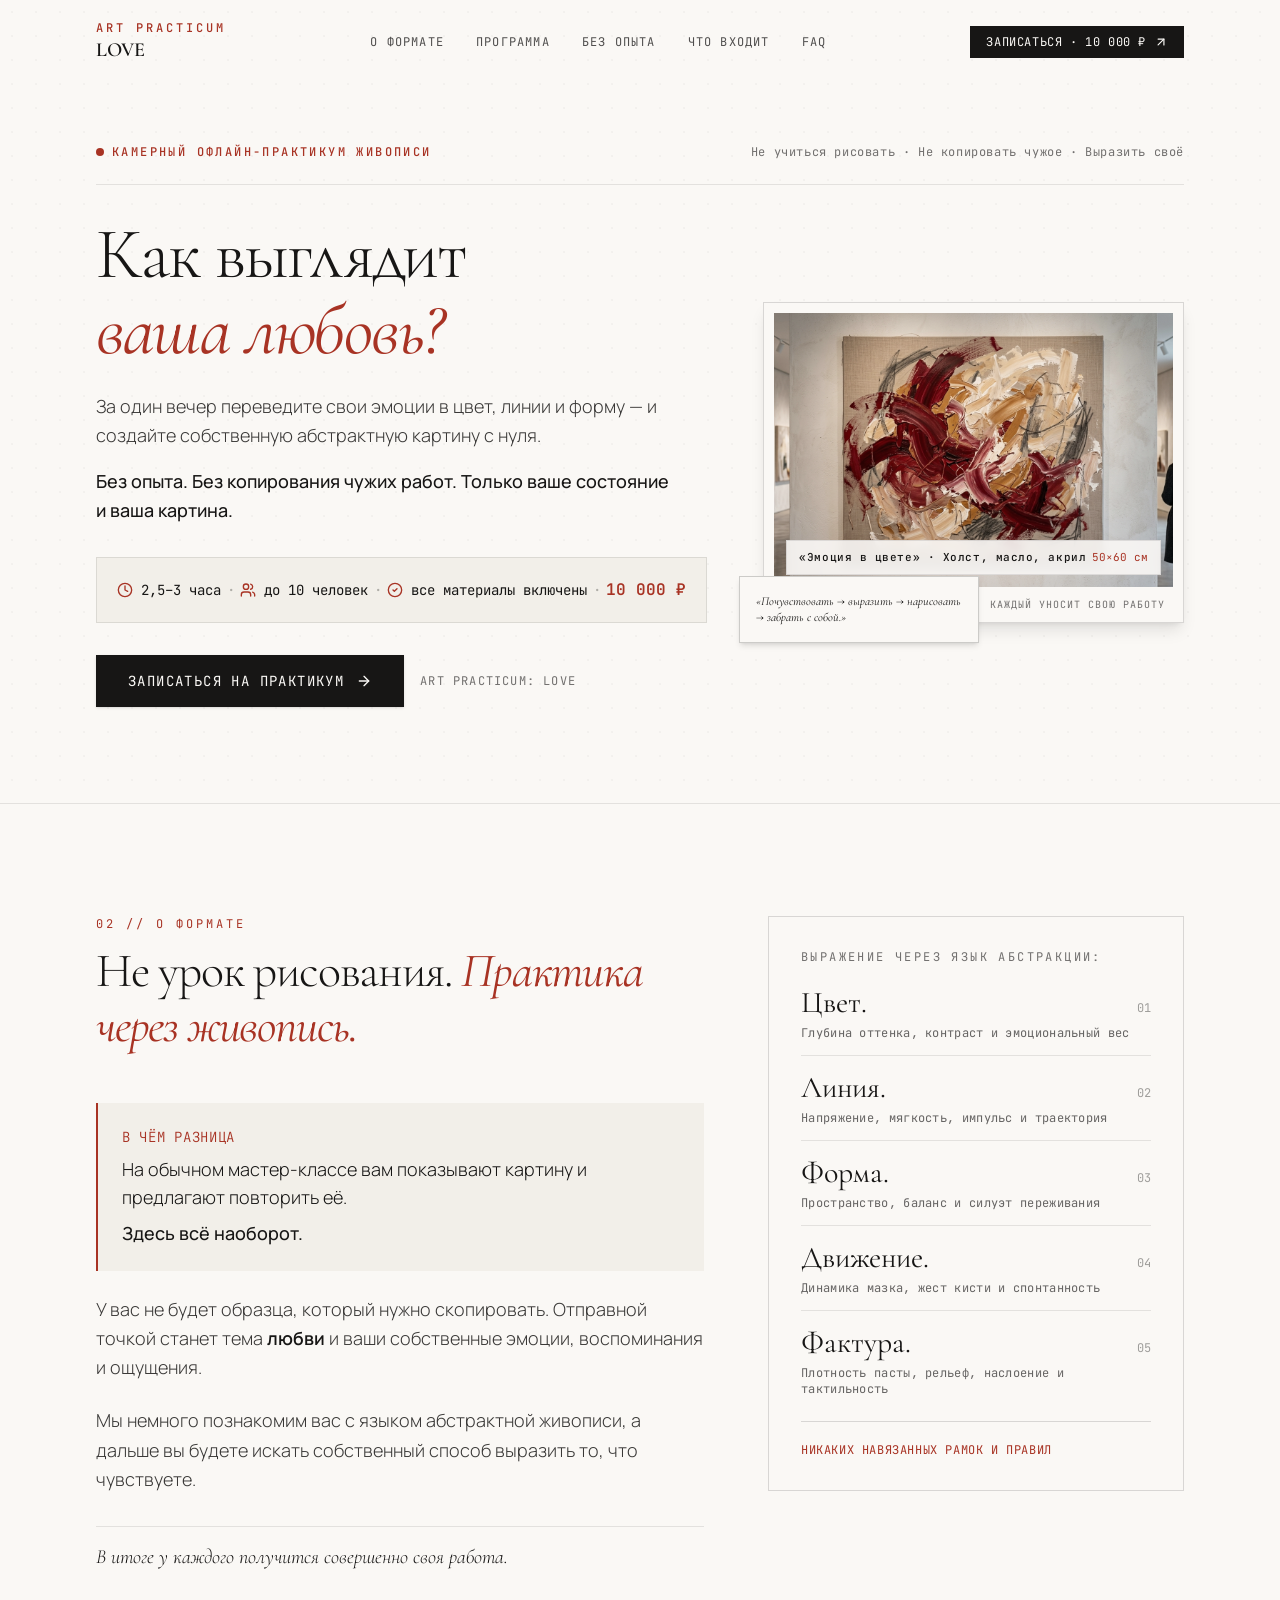
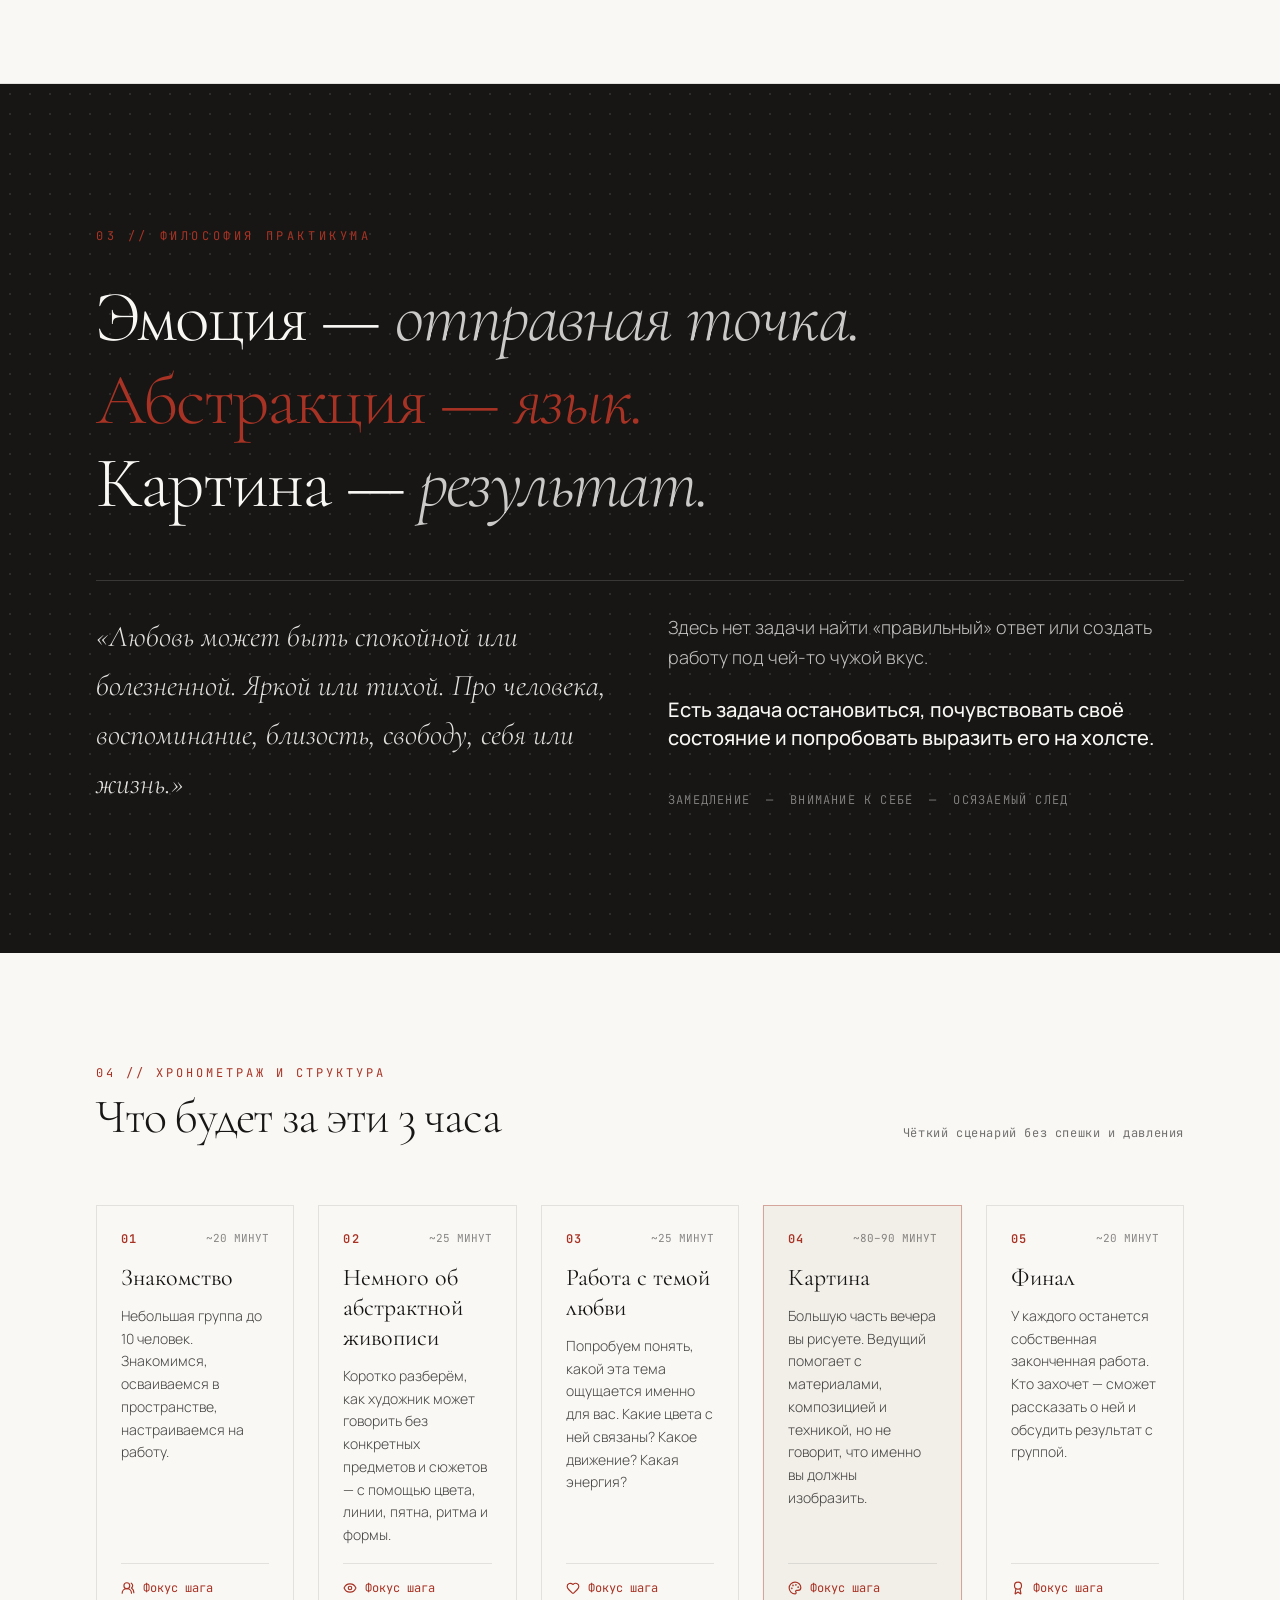
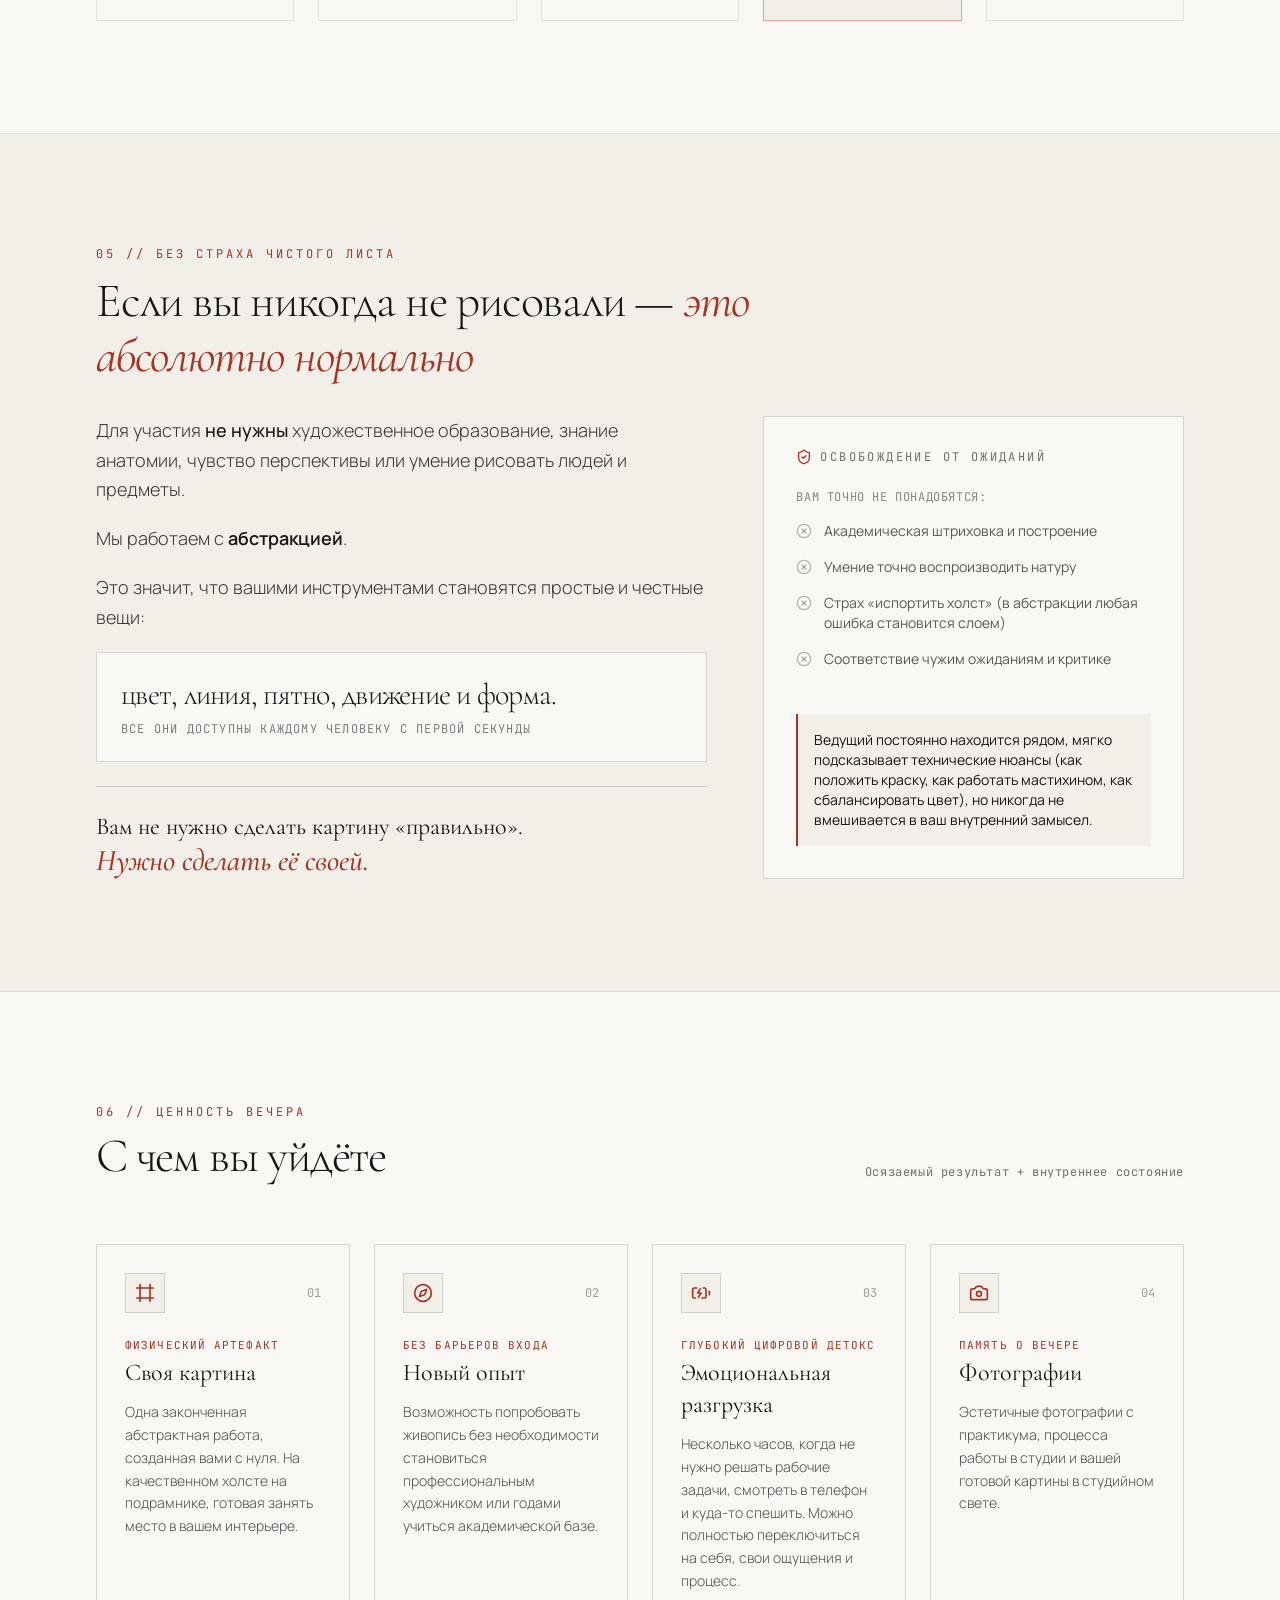
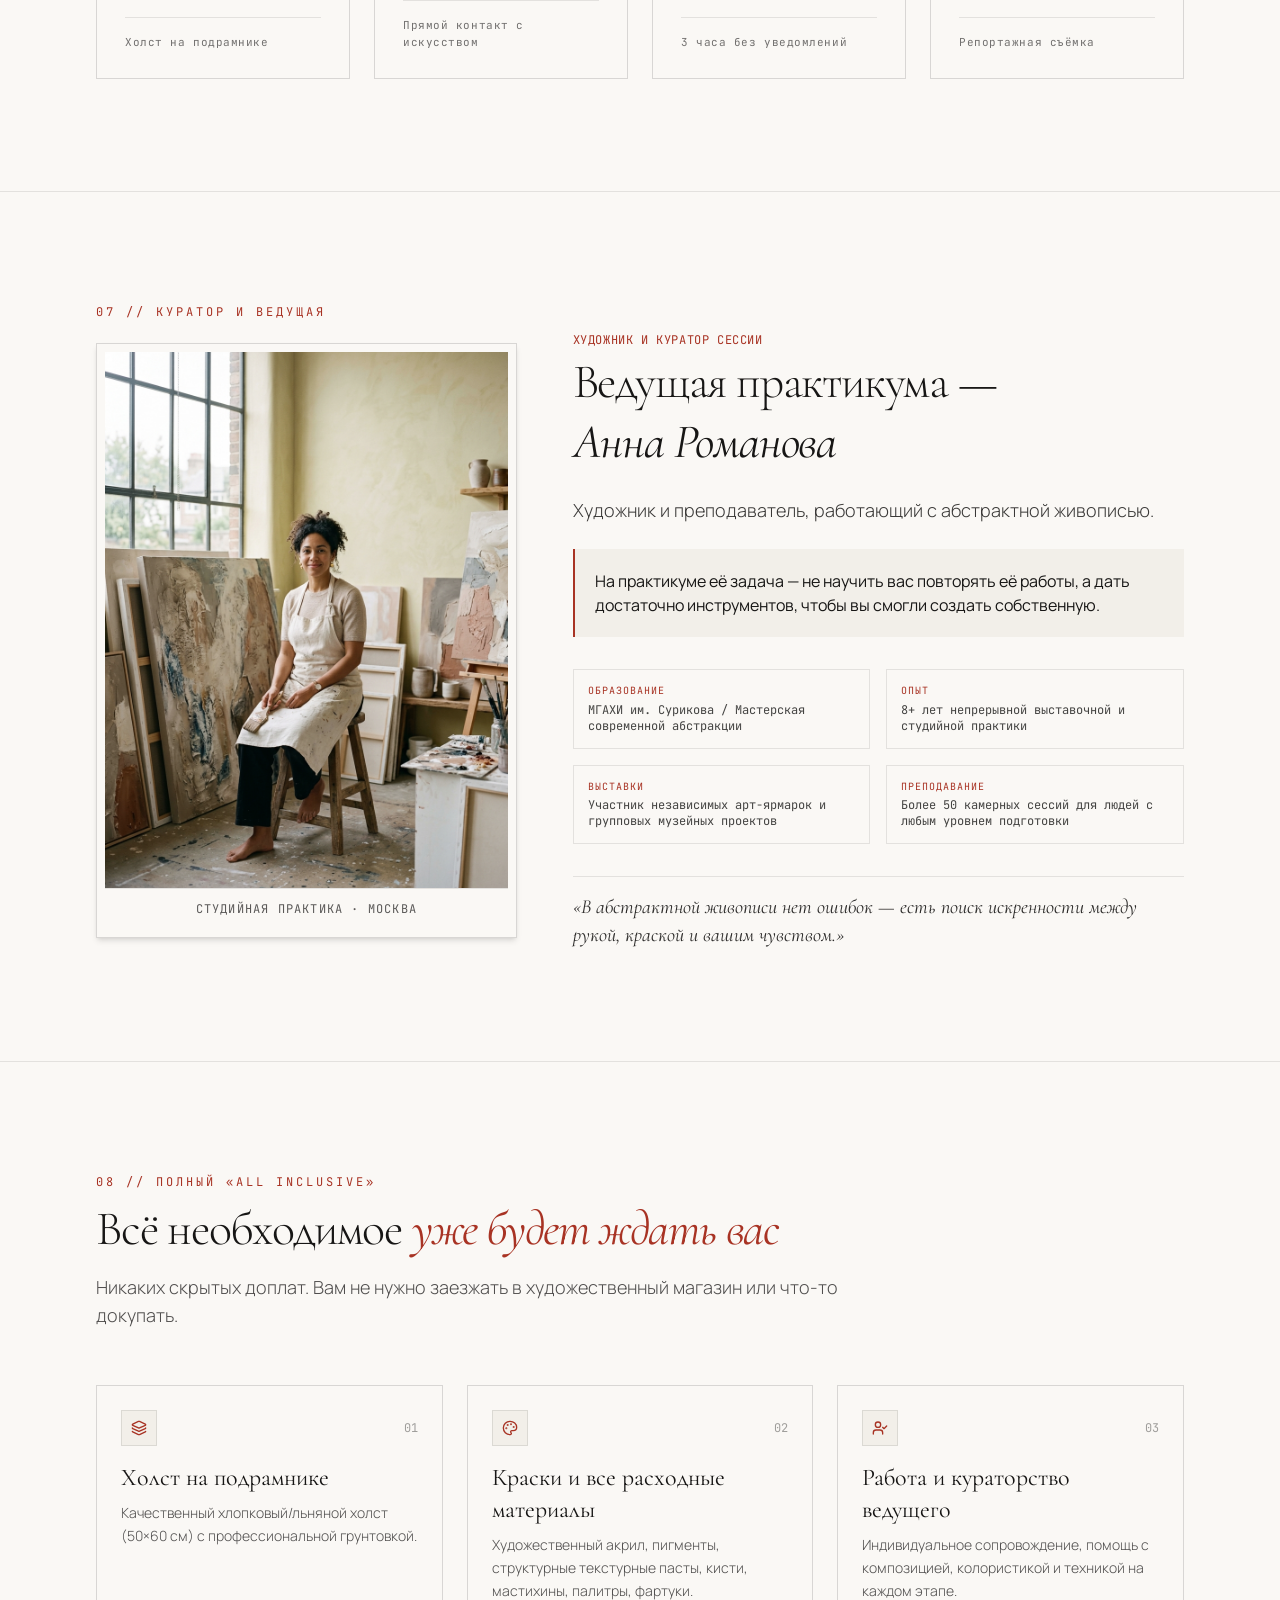
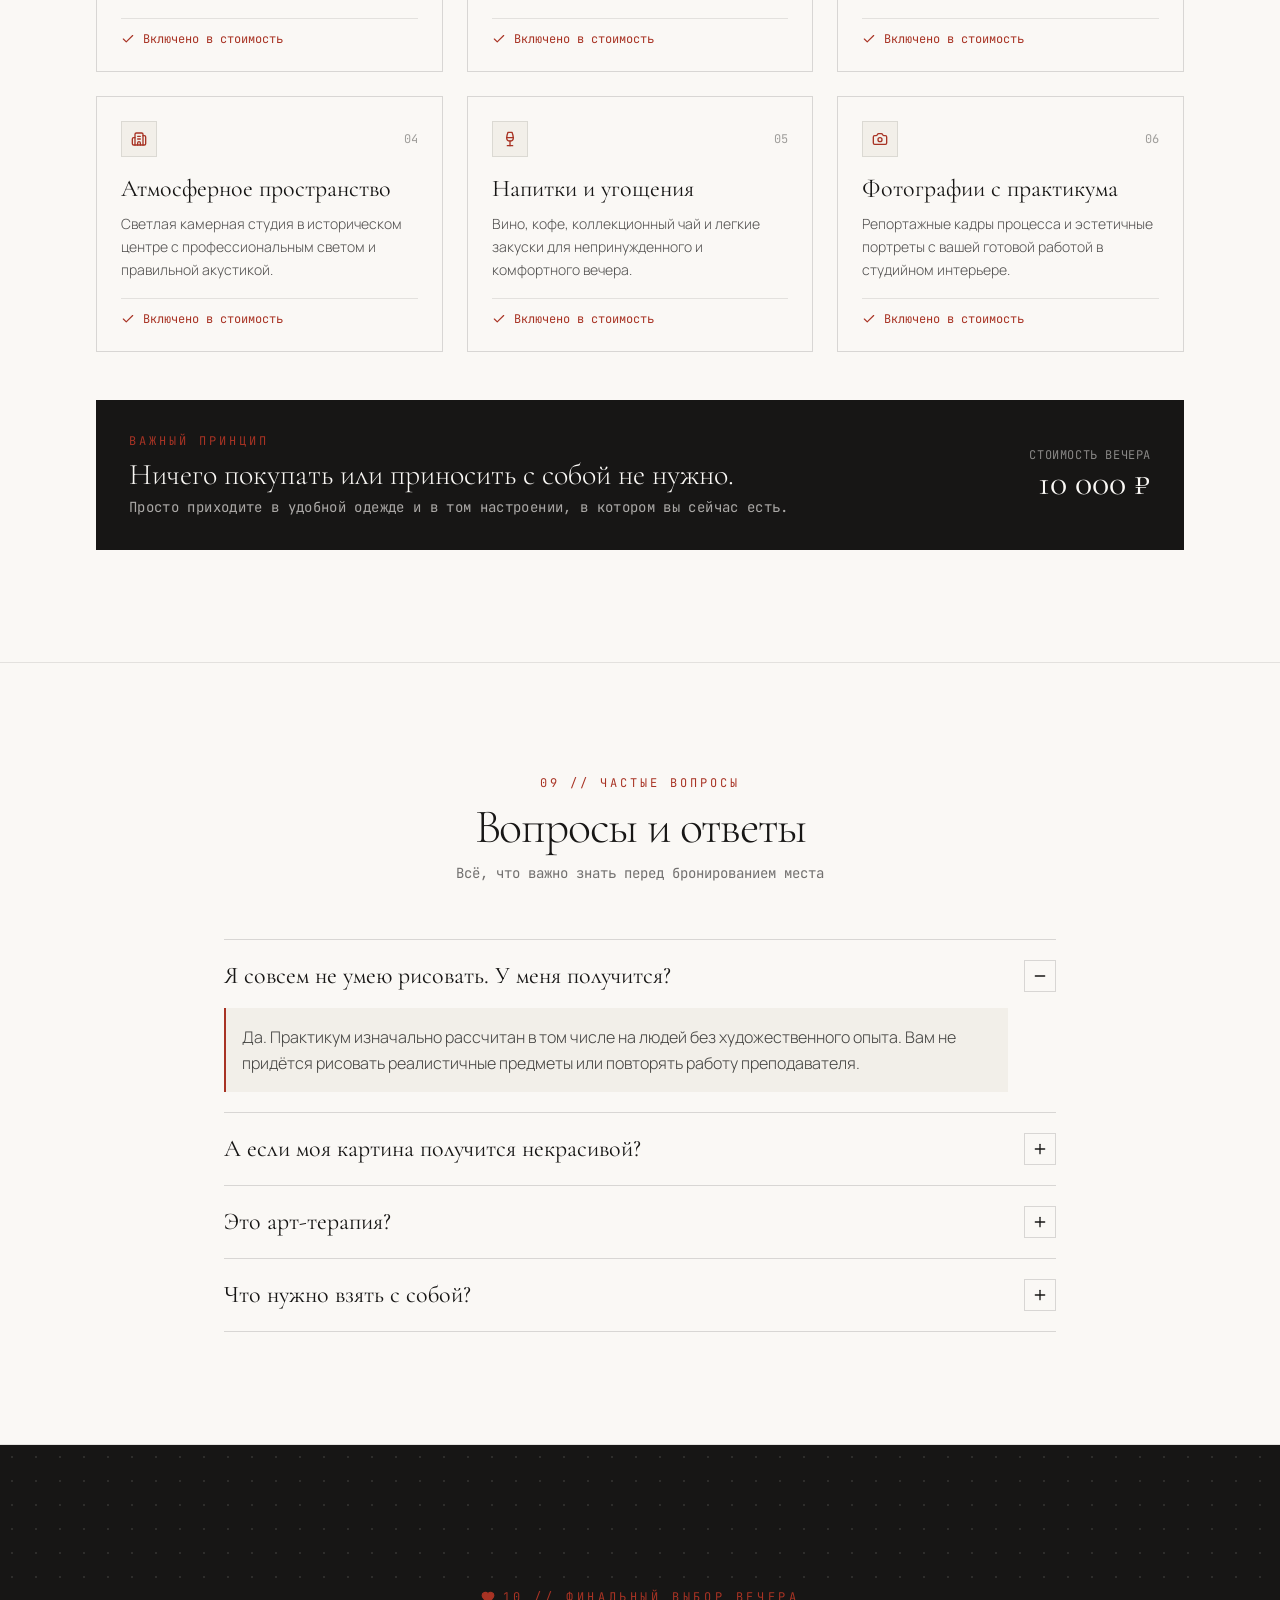
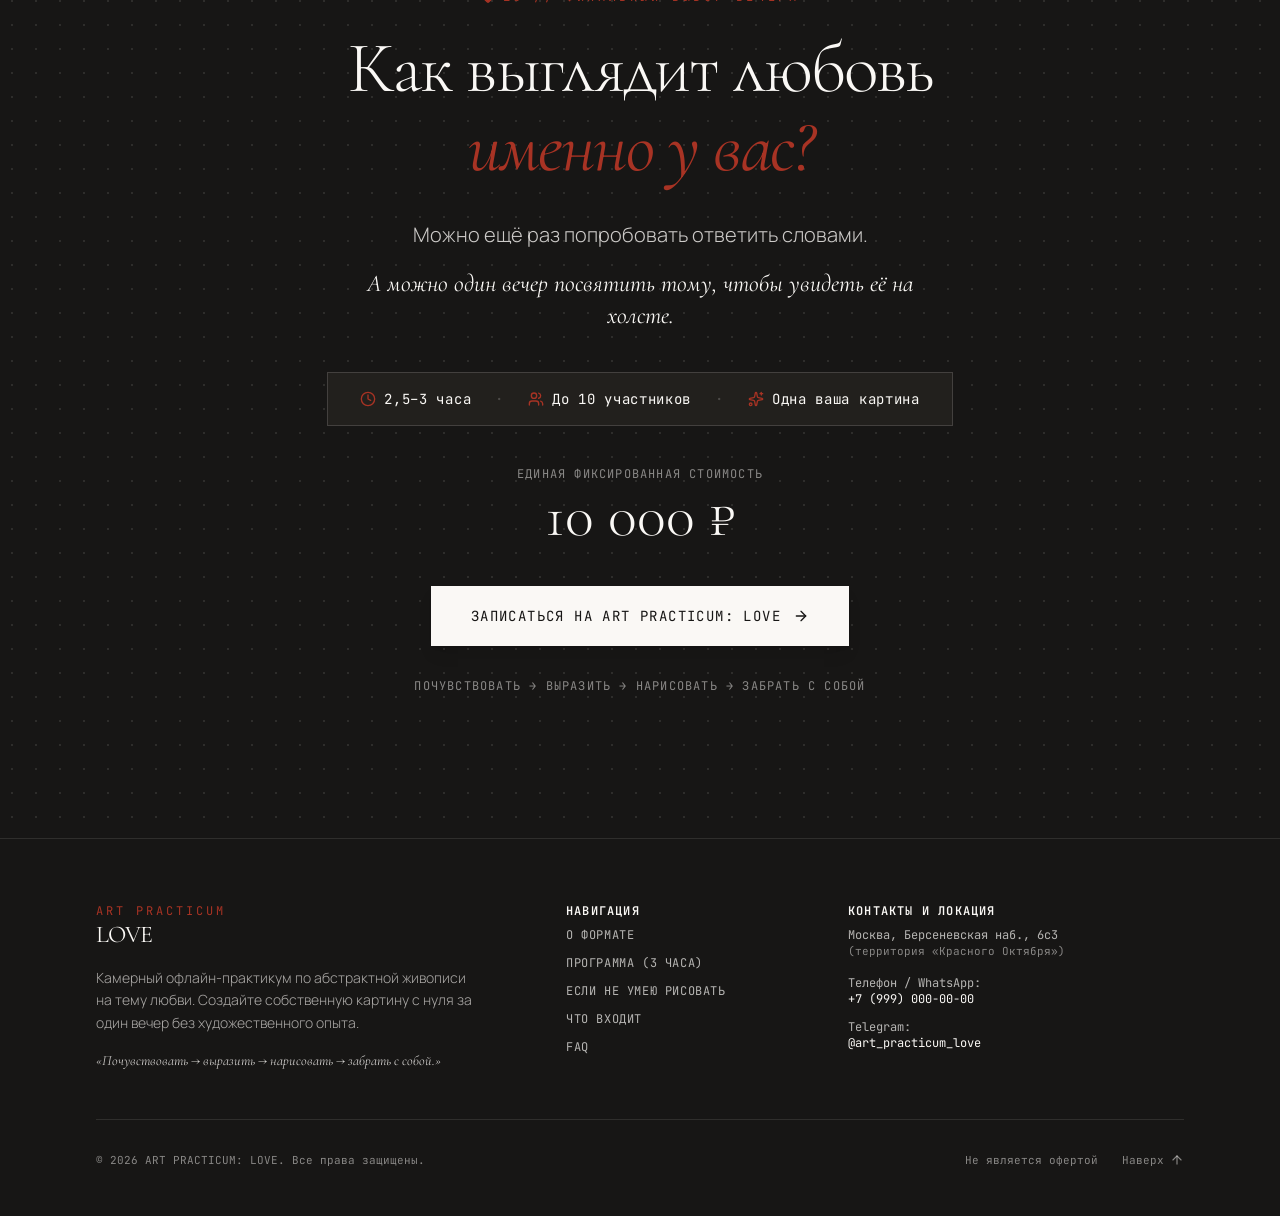
==== commit 3a2bb7a2: "Align about section columns" ====
--- a/index.html
+++ b/index.html
@@ -15,7 +15,7 @@
     <link rel="stylesheet" href="style.css" />
   </head>
   <body class="bg-[#FAF8F5] text-[#191716] antialiased selection:bg-[#B33927] selection:text-white">
-    <div id="root"><div class="min-h-screen bg-[#FAF8F5] text-[#171615] flex flex-col selection:bg-[#A83324] selection:text-[#FAF8F5]"><header id="main-header" class="fixed top-0 left-0 right-0 z-40 transition-all duration-300 bg-transparent py-5"><div class="max-w-6xl mx-auto px-5 sm:px-8 flex items-center justify-between"><a href="#" id="nav-logo" class="group flex flex-col tracking-wider text-left transition-opacity hover:opacity-80"><span class="font-mono text-xs uppercase tracking-[0.25em] text-[#A83324] font-medium">ART PRACTICUM</span><span class="font-serif text-lg sm:text-xl font-semibold tracking-tight text-[#171615]">LOVE</span></a><nav class="hidden md:flex items-center gap-8 text-xs font-mono tracking-widest uppercase text-[#171615]/75"><a href="#about" id="nav-link-about" class="hover:text-[#A83324] transition-colors py-1">О формате</a><a href="#program" id="nav-link-program" class="hover:text-[#A83324] transition-colors py-1">Программа</a><a href="#no-skills" id="nav-link-noskills" class="hover:text-[#A83324] transition-colors py-1">Без опыта</a><a href="#included" id="nav-link-included" class="hover:text-[#A83324] transition-colors py-1">Что входит</a><a href="#faq" id="nav-link-faq" class="hover:text-[#A83324] transition-colors py-1">FAQ</a></nav><div class="flex items-center gap-3"><button type="button" id="header-booking-btn" class="hidden sm:inline-flex items-center gap-2 px-4 py-2 bg-[#171615] text-[#FAF8F5] text-xs font-mono uppercase tracking-wider rounded-none hover:bg-[#A83324] transition-colors duration-200 cursor-pointer"><span>Записаться · 10 000 ₽</span><svg xmlns="http://www.w3.org/2000/svg" width="24" height="24" viewBox="0 0 24 24" fill="none" stroke="currentColor" stroke-width="2" stroke-linecap="round" stroke-linejoin="round" class="lucide lucide-arrow-up-right w-3.5 h-3.5" aria-hidden="true"><path d="M7 7h10v10"></path><path d="M7 17 17 7"></path></svg></button><button type="button" id="mobile-menu-toggle-btn" class="md:hidden p-2 text-[#171615] hover:text-[#A83324] transition-colors" aria-label="Открыть меню"><svg xmlns="http://www.w3.org/2000/svg" width="24" height="24" viewBox="0 0 24 24" fill="none" stroke="currentColor" stroke-width="2" stroke-linecap="round" stroke-linejoin="round" class="lucide lucide-menu w-6 h-6" aria-hidden="true"><path d="M4 5h16"></path><path d="M4 12h16"></path><path d="M4 19h16"></path></svg></button></div></div></header><main class="flex-1"><section id="hero-section" class="relative pt-28 pb-16 md:pt-36 md:pb-24 overflow-hidden border-b border-[#171615]/10"><div class="absolute inset-0 canvas-bg opacity-70 pointer-events-none"></div><div class="relative max-w-6xl mx-auto px-5 sm:px-8"><div class="flex flex-wrap items-center justify-between gap-3 pb-6 mb-8 border-b border-[#171615]/10"><div class="flex items-center gap-2 font-mono text-xs uppercase tracking-[0.2em] text-[#A83324] font-medium"><span class="w-2 h-2 rounded-full bg-[#A83324] animate-pulse"></span><span>Камерный офлайн-практикум живописи</span></div><div class="font-mono text-xs text-[#171615]/60 tracking-wider">Не учиться рисовать · Не копировать чужое · Выразить своё</div></div><div class="grid grid-cols-1 lg:grid-cols-12 gap-10 lg:gap-14 items-center"><div class="lg:col-span-7 flex flex-col items-start"><h1 id="hero-title" class="font-serif text-4xl sm:text-6xl lg:text-7xl font-light tracking-tight text-[#171615] leading-[1.05] mb-6">Как выглядит <br><span class="italic font-normal text-[#A83324]">ваша любовь?</span></h1><div class="space-y-3 mb-8 max-w-xl text-base sm:text-lg text-[#171615]/85 font-light leading-relaxed"><p>За один вечер переведите свои эмоции в цвет, линии и форму — и создайте собственную абстрактную картину с нуля.</p><p class="font-medium text-[#171615] pt-1">Без опыта. Без копирования чужих работ. Только ваше состояние и ваша картина.</p></div><div id="hero-short-facts" class="w-full bg-[#F2EFE9] border border-[#171615]/10 p-4 sm:p-5 mb-8"><div class="flex flex-wrap items-center justify-between gap-y-3 text-xs sm:text-sm font-mono text-[#171615]"><div class="flex items-center gap-2"><svg xmlns="http://www.w3.org/2000/svg" width="24" height="24" viewBox="0 0 24 24" fill="none" stroke="currentColor" stroke-width="2" stroke-linecap="round" stroke-linejoin="round" class="lucide lucide-clock w-4 h-4 text-[#A83324]" aria-hidden="true"><path d="M12 6v6l4 2"></path><circle cx="12" cy="12" r="10"></circle></svg><span>2,5–3 часа</span></div><span class="hidden sm:inline text-[#171615]/30">·</span><div class="flex items-center gap-2"><svg xmlns="http://www.w3.org/2000/svg" width="24" height="24" viewBox="0 0 24 24" fill="none" stroke="currentColor" stroke-width="2" stroke-linecap="round" stroke-linejoin="round" class="lucide lucide-users w-4 h-4 text-[#A83324]" aria-hidden="true"><path d="M16 21v-2a4 4 0 0 0-4-4H6a4 4 0 0 0-4 4v2"></path><path d="M16 3.128a4 4 0 0 1 0 7.744"></path><path d="M22 21v-2a4 4 0 0 0-3-3.87"></path><circle cx="9" cy="7" r="4"></circle></svg><span>до 10 человек</span></div><span class="hidden sm:inline text-[#171615]/30">·</span><div class="flex items-center gap-2"><svg xmlns="http://www.w3.org/2000/svg" width="24" height="24" viewBox="0 0 24 24" fill="none" stroke="currentColor" stroke-width="2" stroke-linecap="round" stroke-linejoin="round" class="lucide lucide-circle-check w-4 h-4 text-[#A83324]" aria-hidden="true"><circle cx="12" cy="12" r="10"></circle><path d="m9 12 2 2 4-4"></path></svg><span>все материалы включены</span></div><span class="hidden sm:inline text-[#171615]/30">·</span><div class="font-semibold text-sm sm:text-base text-[#A83324]">10 000 ₽</div></div></div><div class="flex flex-col sm:flex-row items-start sm:items-center gap-4 w-full sm:w-auto"><button type="button" id="hero-cta-btn" class="w-full sm:w-auto px-8 py-4 bg-[#171615] text-[#FAF8F5] font-mono text-sm tracking-widest uppercase hover:bg-[#A83324] transition-all duration-200 flex items-center justify-center gap-3 cursor-pointer shadow-sm hover:translate-y-[-1px]"><span>Записаться на практикум</span><svg xmlns="http://www.w3.org/2000/svg" width="24" height="24" viewBox="0 0 24 24" fill="none" stroke="currentColor" stroke-width="2" stroke-linecap="round" stroke-linejoin="round" class="lucide lucide-arrow-right w-4 h-4" aria-hidden="true"><path d="M5 12h14"></path><path d="m12 5 7 7-7 7"></path></svg></button><div class="font-mono text-xs tracking-widest text-[#171615]/60 uppercase">ART PRACTICUM: LOVE</div></div></div><div class="lg:col-span-5 relative"><div class="relative border border-[#171615]/15 p-2.5 bg-[#FAF8F5] shadow-lg"><div class="relative overflow-hidden aspect-[4/3] sm:aspect-[16/11] bg-[#EDE9E1]"><img alt="Абстрактная живопись на тему любви на холсте" referrerpolicy="no-referrer" class="w-full h-full object-cover grayscale-[15%] hover:grayscale-0 transition-all duration-700 hover:scale-[1.02]" src="assets/abstract_art_love_1788533571224.jpg"><div class="absolute bottom-3 left-3 right-3 bg-[#FAF8F5]/90 backdrop-blur-xs px-3 py-2 border border-[#171615]/10 flex items-center justify-between text-[11px] font-mono"><span class="text-[#171615] font-medium tracking-wider">«Эмоция в цвете» · Холст, масло, акрил</span><span class="text-[#A83324]">50×60 см</span></div></div><div class="mt-2.5 px-2 flex justify-between items-center text-[10px] font-mono tracking-widest text-[#171615]/60 uppercase"><span>Камерный формат</span><span>Каждый уносит свою работу</span></div></div><div class="hidden sm:block absolute -bottom-5 -left-6 bg-[#FAF8F5] border border-[#171615]/20 p-4 max-w-[240px] shadow-md"><div class="text-xs font-serif italic text-[#171615] leading-snug">«Почувствовать → выразить → нарисовать → забрать с собой.»</div></div></div></div></div></section><section id="about" class="py-20 md:py-28 border-b border-[#171615]/10 bg-[#FAF8F5]"><div class="max-w-6xl mx-auto px-5 sm:px-8"><div class="font-mono text-xs uppercase tracking-[0.25em] text-[#A83324] mb-3">02 // О формате</div><h2 id="what-is-this-title" class="font-serif text-3xl sm:text-5xl font-light text-[#171615] max-w-2xl tracking-tight leading-[1.15] mb-12">Не урок рисования. <span class="italic block sm:inline font-normal text-[#A83324]">Практика через живопись.</span></h2><div class="grid grid-cols-1 lg:grid-cols-12 gap-10 lg:gap-16"><div class="lg:col-span-7 space-y-6 text-base sm:text-lg text-[#171615]/85 font-light leading-relaxed"><div class="p-6 bg-[#F2EFE9] border-l-2 border-[#A83324] text-[#171615]"><p class="text-sm font-mono uppercase tracking-wider text-[#A83324] mb-2">В чём разница</p><p class="text-base sm:text-lg">На обычном мастер-классе вам показывают картину и предлагают повторить её.</p><p class="font-medium text-lg mt-2 text-[#171615]">Здесь всё наоборот.</p></div><p>У вас не будет образца, который нужно скопировать. Отправной точкой станет тема <strong class="font-semibold text-[#171615]">любви</strong> и ваши собственные эмоции, воспоминания и ощущения.</p><p>Мы немного познакомим вас с языком абстрактной живописи, а дальше вы будете искать собственный способ выразить то, что чувствуете.</p><div class="pt-2"><p class="font-serif italic text-xl text-[#171615] border-t border-[#171615]/10 pt-4">В итоге у каждого получится совершенно своя работа.</p></div></div><div class="lg:col-span-5"><div class="bg-[#FAF8F5] border border-[#171615]/15 p-6 sm:p-8"><div class="text-xs font-mono uppercase tracking-[0.2em] text-[#171615]/60 mb-5">Выражение через язык абстракции:</div><div class="divide-y divide-[#171615]/10"><div class="py-3.5 first:pt-0 last:pb-0 group"><div class="flex items-baseline justify-between"><span class="font-serif text-2xl sm:text-3xl text-[#171615] group-hover:text-[#A83324] transition-colors">Цвет.</span><span class="font-mono text-xs text-[#171615]/40">01</span></div><p class="text-xs font-mono text-[#171615]/65 mt-1 tracking-wide">Глубина оттенка, контраст и эмоциональный вес</p></div><div class="py-3.5 first:pt-0 last:pb-0 group"><div class="flex items-baseline justify-between"><span class="font-serif text-2xl sm:text-3xl text-[#171615] group-hover:text-[#A83324] transition-colors">Линия.</span><span class="font-mono text-xs text-[#171615]/40">02</span></div><p class="text-xs font-mono text-[#171615]/65 mt-1 tracking-wide">Напряжение, мягкость, импульс и траектория</p></div><div class="py-3.5 first:pt-0 last:pb-0 group"><div class="flex items-baseline justify-between"><span class="font-serif text-2xl sm:text-3xl text-[#171615] group-hover:text-[#A83324] transition-colors">Форма.</span><span class="font-mono text-xs text-[#171615]/40">03</span></div><p class="text-xs font-mono text-[#171615]/65 mt-1 tracking-wide">Пространство, баланс и силуэт переживания</p></div><div class="py-3.5 first:pt-0 last:pb-0 group"><div class="flex items-baseline justify-between"><span class="font-serif text-2xl sm:text-3xl text-[#171615] group-hover:text-[#A83324] transition-colors">Движение.</span><span class="font-mono text-xs text-[#171615]/40">04</span></div><p class="text-xs font-mono text-[#171615]/65 mt-1 tracking-wide">Динамика мазка, жест кисти и спонтанность</p></div><div class="py-3.5 first:pt-0 last:pb-0 group"><div class="flex items-baseline justify-between"><span class="font-serif text-2xl sm:text-3xl text-[#171615] group-hover:text-[#A83324] transition-colors">Фактура.</span><span class="font-mono text-xs text-[#171615]/40">05</span></div><p class="text-xs font-mono text-[#171615]/65 mt-1 tracking-wide">Плотность пасты, рельеф, наслоение и тактильность</p></div></div><div class="mt-6 pt-5 border-t border-[#171615]/15 text-xs font-mono text-[#A83324] tracking-wider uppercase">Никаких навязанных рамок и правил</div></div></div></div></div></section><section id="core-idea" class="relative py-24 md:py-36 bg-[#171615] text-[#FAF8F5] overflow-hidden border-b border-[#171615]"><div class="absolute inset-0 opacity-10 bg-[radial-gradient(#FAF8F5_1px,transparent_1px)] [background-size:20px_20px] pointer-events-none"></div><div class="relative max-w-6xl mx-auto px-5 sm:px-8"><div class="font-mono text-xs uppercase tracking-[0.3em] text-[#A83324] mb-8">03 // Философия практикума</div><div class="mb-14 max-w-4xl"><h2 id="core-idea-title" class="font-serif text-3xl sm:text-5xl md:text-6xl lg:text-7xl font-light tracking-tight leading-[1.15]"><span class="block text-[#FAF8F5]">Эмоция — <span class="italic text-[#FAF8F5]/80">отправная точка.</span></span><span class="block text-[#A83324]">Абстракция — <span class="italic">язык.</span></span><span class="block text-[#FAF8F5]">Картина — <span class="italic text-[#FAF8F5]/80">результат.</span></span></h2></div><div class="grid grid-cols-1 md:grid-cols-12 gap-8 md:gap-14 pt-8 border-t border-[#FAF8F5]/15"><div class="md:col-span-6"><p class="font-serif text-2xl sm:text-3xl text-[#FAF8F5]/90 font-light leading-relaxed italic">«Любовь может быть спокойной или болезненной. Яркой или тихой. Про человека, воспоминание, близость, свободу, себя или жизнь.»</p></div><div class="md:col-span-6 space-y-6 text-base sm:text-lg text-[#FAF8F5]/75 font-light leading-relaxed"><p>Здесь нет задачи найти «правильный» ответ или создать работу под чей-то чужой вкус.</p><p class="text-[#FAF8F5] font-medium text-lg sm:text-xl">Есть задача остановиться, почувствовать своё состояние и попробовать выразить его на холсте.</p><div class="pt-4 flex items-center gap-4 text-xs font-mono tracking-widest uppercase text-[#FAF8F5]/50"><span>Замедление</span><span>—</span><span>Внимание к себе</span><span>—</span><span>Осязаемый след</span></div></div></div></div></section><section id="program" class="py-20 md:py-28 border-b border-[#171615]/10 bg-[#FAF8F5]"><div class="max-w-6xl mx-auto px-5 sm:px-8"><div class="flex flex-col md:flex-row md:items-end justify-between mb-16 gap-4"><div><div class="font-mono text-xs uppercase tracking-[0.25em] text-[#A83324] mb-3">04 // Хронометраж и структура</div><h2 id="schedule-title" class="font-serif text-3xl sm:text-5xl font-light text-[#171615] tracking-tight">Что будет за эти 3 часа</h2></div><div class="font-mono text-xs text-[#171615]/60 tracking-wider">Чёткий сценарий без спешки и давления</div></div><div class="grid grid-cols-1 md:grid-cols-5 gap-6"><div class="p-6 border flex flex-col justify-between transition-all duration-200 bg-[#FAF8F5] border-[#171615]/10 hover:border-[#171615]/30"><div><div class="flex items-center justify-between mb-4"><span class="font-mono text-xs font-semibold text-[#A83324] tracking-widest">01</span><span class="font-mono text-[11px] text-[#171615]/50 uppercase">~20 минут</span></div><h3 class="font-serif text-xl sm:text-2xl text-[#171615] font-normal leading-tight mb-3">Знакомство</h3><p class="text-sm text-[#171615]/80 font-light leading-relaxed mb-4">Небольшая группа до 10 человек. Знакомимся, осваиваемся в пространстве, настраиваемся на работу.</p></div><div class="pt-4 border-t border-[#171615]/10"><div class="flex items-center gap-2 text-xs font-mono text-[#A83324]"><svg xmlns="http://www.w3.org/2000/svg" width="24" height="24" viewBox="0 0 24 24" fill="none" stroke="currentColor" stroke-width="2" stroke-linecap="round" stroke-linejoin="round" class="lucide lucide-users-round w-3.5 h-3.5" aria-hidden="true"><path d="M18 21a8 8 0 0 0-16 0"></path><circle cx="10" cy="8" r="5"></circle><path d="M22 20c0-3.37-2-6.5-4-8a5 5 0 0 0-.45-8.3"></path></svg><span>Фокус шага</span></div></div></div><div class="p-6 border flex flex-col justify-between transition-all duration-200 bg-[#FAF8F5] border-[#171615]/10 hover:border-[#171615]/30"><div><div class="flex items-center justify-between mb-4"><span class="font-mono text-xs font-semibold text-[#A83324] tracking-widest">02</span><span class="font-mono text-[11px] text-[#171615]/50 uppercase">~25 минут</span></div><h3 class="font-serif text-xl sm:text-2xl text-[#171615] font-normal leading-tight mb-3">Немного об абстрактной живописи</h3><p class="text-sm text-[#171615]/80 font-light leading-relaxed mb-4">Коротко разберём, как художник может говорить без конкретных предметов и сюжетов — с помощью цвета, линии, пятна, ритма и формы.</p></div><div class="pt-4 border-t border-[#171615]/10"><div class="flex items-center gap-2 text-xs font-mono text-[#A83324]"><svg xmlns="http://www.w3.org/2000/svg" width="24" height="24" viewBox="0 0 24 24" fill="none" stroke="currentColor" stroke-width="2" stroke-linecap="round" stroke-linejoin="round" class="lucide lucide-eye w-3.5 h-3.5" aria-hidden="true"><path d="M2.062 12.348a1 1 0 0 1 0-.696 10.75 10.75 0 0 1 19.876 0 1 1 0 0 1 0 .696 10.75 10.75 0 0 1-19.876 0"></path><circle cx="12" cy="12" r="3"></circle></svg><span>Фокус шага</span></div></div></div><div class="p-6 border flex flex-col justify-between transition-all duration-200 bg-[#FAF8F5] border-[#171615]/10 hover:border-[#171615]/30"><div><div class="flex items-center justify-between mb-4"><span class="font-mono text-xs font-semibold text-[#A83324] tracking-widest">03</span><span class="font-mono text-[11px] text-[#171615]/50 uppercase">~25 минут</span></div><h3 class="font-serif text-xl sm:text-2xl text-[#171615] font-normal leading-tight mb-3">Работа с темой любви</h3><p class="text-sm text-[#171615]/80 font-light leading-relaxed mb-4">Попробуем понять, какой эта тема ощущается именно для вас. Какие цвета с ней связаны? Какое движение? Какая энергия?</p></div><div class="pt-4 border-t border-[#171615]/10"><div class="flex items-center gap-2 text-xs font-mono text-[#A83324]"><svg xmlns="http://www.w3.org/2000/svg" width="24" height="24" viewBox="0 0 24 24" fill="none" stroke="currentColor" stroke-width="2" stroke-linecap="round" stroke-linejoin="round" class="lucide lucide-heart w-3.5 h-3.5" aria-hidden="true"><path d="M2 9.5a5.5 5.5 0 0 1 9.591-3.676.56.56 0 0 0 .818 0A5.49 5.49 0 0 1 22 9.5c0 2.29-1.5 4-3 5.5l-5.492 5.313a2 2 0 0 1-3 .019L5 15c-1.5-1.5-3-3.2-3-5.5"></path></svg><span>Фокус шага</span></div></div></div><div class="p-6 border flex flex-col justify-between transition-all duration-200 bg-[#F2EFE9] border-[#A83324]/40 shadow-xs"><div><div class="flex items-center justify-between mb-4"><span class="font-mono text-xs font-semibold text-[#A83324] tracking-widest">04</span><span class="font-mono text-[11px] text-[#171615]/50 uppercase">~80–90 минут</span></div><h3 class="font-serif text-xl sm:text-2xl text-[#171615] font-normal leading-tight mb-3">Картина</h3><p class="text-sm text-[#171615]/80 font-light leading-relaxed mb-4">Большую часть вечера вы рисуете. Ведущий помогает с материалами, композицией и техникой, но не говорит, что именно вы должны изобразить.</p></div><div class="pt-4 border-t border-[#171615]/10"><div class="flex items-center gap-2 text-xs font-mono text-[#A83324]"><svg xmlns="http://www.w3.org/2000/svg" width="24" height="24" viewBox="0 0 24 24" fill="none" stroke="currentColor" stroke-width="2" stroke-linecap="round" stroke-linejoin="round" class="lucide lucide-palette w-3.5 h-3.5" aria-hidden="true"><path d="M12 22a1 1 0 0 1 0-20 10 9 0 0 1 10 9 5 5 0 0 1-5 5h-2.25a1.75 1.75 0 0 0-1.4 2.8l.3.4a1.75 1.75 0 0 1-1.4 2.8z"></path><circle cx="13.5" cy="6.5" r=".5" fill="currentColor"></circle><circle cx="17.5" cy="10.5" r=".5" fill="currentColor"></circle><circle cx="6.5" cy="12.5" r=".5" fill="currentColor"></circle><circle cx="8.5" cy="7.5" r=".5" fill="currentColor"></circle></svg><span>Фокус шага</span></div></div></div><div class="p-6 border flex flex-col justify-between transition-all duration-200 bg-[#FAF8F5] border-[#171615]/10 hover:border-[#171615]/30"><div><div class="flex items-center justify-between mb-4"><span class="font-mono text-xs font-semibold text-[#A83324] tracking-widest">05</span><span class="font-mono text-[11px] text-[#171615]/50 uppercase">~20 минут</span></div><h3 class="font-serif text-xl sm:text-2xl text-[#171615] font-normal leading-tight mb-3">Финал</h3><p class="text-sm text-[#171615]/80 font-light leading-relaxed mb-4">У каждого останется собственная законченная работа. Кто захочет — сможет рассказать о ней и обсудить результат с группой.</p></div><div class="pt-4 border-t border-[#171615]/10"><div class="flex items-center gap-2 text-xs font-mono text-[#A83324]"><svg xmlns="http://www.w3.org/2000/svg" width="24" height="24" viewBox="0 0 24 24" fill="none" stroke="currentColor" stroke-width="2" stroke-linecap="round" stroke-linejoin="round" class="lucide lucide-award w-3.5 h-3.5" aria-hidden="true"><path d="m15.477 12.89 1.515 8.526a.5.5 0 0 1-.81.47l-3.58-2.687a1 1 0 0 0-1.197 0l-3.586 2.686a.5.5 0 0 1-.81-.469l1.514-8.526"></path><circle cx="12" cy="8" r="6"></circle></svg><span>Фокус шага</span></div></div></div></div></div></section><section id="no-skills" class="py-20 md:py-28 border-b border-[#171615]/10 bg-[#F2EFE9] relative overflow-hidden"><div class="max-w-6xl mx-auto px-5 sm:px-8"><div class="font-mono text-xs uppercase tracking-[0.25em] text-[#A83324] mb-3">05 // Без страха чистого листа</div><h2 id="no-experience-title" class="font-serif text-3xl sm:text-5xl font-light text-[#171615] max-w-3xl tracking-tight leading-[1.15] mb-8">Если вы никогда не рисовали — <span class="italic font-normal text-[#A83324]">это абсолютно нормально</span></h2><div class="grid grid-cols-1 lg:grid-cols-12 gap-10 lg:gap-14 items-stretch"><div class="lg:col-span-7 flex flex-col justify-between space-y-6"><div class="space-y-5 text-base sm:text-lg text-[#171615]/85 font-light leading-relaxed"><p>Для участия <strong class="font-medium text-[#171615]">не нужны</strong> художественное образование, знание анатомии, чувство перспективы или умение рисовать людей и предметы.</p><p>Мы работаем с <strong class="font-semibold text-[#171615]">абстракцией</strong>.</p><p>Это значит, что вашими инструментами становятся простые и честные вещи:</p><div class="p-5 sm:p-6 bg-[#FAF8F5] border border-[#171615]/15"><div class="font-serif text-2xl sm:text-3xl text-[#171615] tracking-tight">цвет, линия, пятно, движение и форма.</div><div class="mt-2 text-xs font-mono uppercase tracking-widest text-[#171615]/60">Все они доступны каждому человеку с первой секунды</div></div></div><div class="pt-6 border-t border-[#171615]/15"><div class="text-xl sm:text-2xl font-serif text-[#171615]">Вам не нужно сделать картину «правильно». <br><span class="font-medium italic text-[#A83324] text-2xl sm:text-3xl">Нужно сделать её своей.</span></div></div></div><div class="lg:col-span-5 flex flex-col justify-between bg-[#FAF8F5] border border-[#171615]/15 p-6 sm:p-8"><div><div class="text-xs font-mono uppercase tracking-[0.2em] text-[#171615]/60 mb-6 flex items-center gap-2"><svg xmlns="http://www.w3.org/2000/svg" width="24" height="24" viewBox="0 0 24 24" fill="none" stroke="currentColor" stroke-width="2" stroke-linecap="round" stroke-linejoin="round" class="lucide lucide-shield-check w-4 h-4 text-[#A83324]" aria-hidden="true"><path d="M20 13c0 5-3.5 7.5-7.66 8.95a1 1 0 0 1-.67-.01C7.5 20.5 4 18 4 13V6a1 1 0 0 1 1-1c2 0 4.5-1.2 6.24-2.72a1.17 1.17 0 0 1 1.52 0C14.51 3.81 17 5 19 5a1 1 0 0 1 1 1z"></path><path d="m9 12 2 2 4-4"></path></svg><span>Освобождение от ожиданий</span></div><div class="space-y-4 mb-8"><div class="text-xs font-mono uppercase text-[#171615]/50 tracking-wider">Вам ТОЧНО не понадобятся:</div><div class="flex items-start gap-3 text-sm text-[#171615]/70"><svg xmlns="http://www.w3.org/2000/svg" width="24" height="24" viewBox="0 0 24 24" fill="none" stroke="currentColor" stroke-width="2" stroke-linecap="round" stroke-linejoin="round" class="lucide lucide-circle-x w-4 h-4 text-[#171615]/30 shrink-0 mt-0.5" aria-hidden="true"><circle cx="12" cy="12" r="10"></circle><path d="m15 9-6 6"></path><path d="m9 9 6 6"></path></svg><span>Академическая штриховка и построение</span></div><div class="flex items-start gap-3 text-sm text-[#171615]/70"><svg xmlns="http://www.w3.org/2000/svg" width="24" height="24" viewBox="0 0 24 24" fill="none" stroke="currentColor" stroke-width="2" stroke-linecap="round" stroke-linejoin="round" class="lucide lucide-circle-x w-4 h-4 text-[#171615]/30 shrink-0 mt-0.5" aria-hidden="true"><circle cx="12" cy="12" r="10"></circle><path d="m15 9-6 6"></path><path d="m9 9 6 6"></path></svg><span>Умение точно воспроизводить натуру</span></div><div class="flex items-start gap-3 text-sm text-[#171615]/70"><svg xmlns="http://www.w3.org/2000/svg" width="24" height="24" viewBox="0 0 24 24" fill="none" stroke="currentColor" stroke-width="2" stroke-linecap="round" stroke-linejoin="round" class="lucide lucide-circle-x w-4 h-4 text-[#171615]/30 shrink-0 mt-0.5" aria-hidden="true"><circle cx="12" cy="12" r="10"></circle><path d="m15 9-6 6"></path><path d="m9 9 6 6"></path></svg><span>Страх «испортить холст» (в абстракции любая ошибка становится слоем)</span></div><div class="flex items-start gap-3 text-sm text-[#171615]/70"><svg xmlns="http://www.w3.org/2000/svg" width="24" height="24" viewBox="0 0 24 24" fill="none" stroke="currentColor" stroke-width="2" stroke-linecap="round" stroke-linejoin="round" class="lucide lucide-circle-x w-4 h-4 text-[#171615]/30 shrink-0 mt-0.5" aria-hidden="true"><circle cx="12" cy="12" r="10"></circle><path d="m15 9-6 6"></path><path d="m9 9 6 6"></path></svg><span>Соответствие чужим ожиданиям и критике</span></div></div></div><div class="p-4 bg-[#F2EFE9] border-l-2 border-[#A83324] text-xs sm:text-sm text-[#171615]">Ведущий постоянно находится рядом, мягко подсказывает технические нюансы (как положить краску, как работать мастихином, как сбалансировать цвет), но никогда не вмешивается в ваш внутренний замысел.</div></div></div></div></section><section class="py-20 md:py-28 border-b border-[#171615]/10 bg-[#FAF8F5]"><div class="max-w-6xl mx-auto px-5 sm:px-8"><div class="flex flex-col md:flex-row md:items-end justify-between mb-16 gap-4"><div><div class="font-mono text-xs uppercase tracking-[0.25em] text-[#A83324] mb-3">06 // Ценность вечера</div><h2 id="what-you-get-title" class="font-serif text-3xl sm:text-5xl font-light text-[#171615] tracking-tight">С чем вы уйдёте</h2></div><div class="font-mono text-xs text-[#171615]/60 tracking-wider">Осязаемый результат + внутреннее состояние</div></div><div class="grid grid-cols-1 md:grid-cols-2 lg:grid-cols-4 gap-6"><div id="result-painting" class="bg-[#FAF8F5] border border-[#171615]/15 p-6 sm:p-7 flex flex-col justify-between hover:border-[#A83324] hover:shadow-xs transition-all duration-200 group"><div><div class="flex items-center justify-between mb-6"><div class="w-10 h-10 border border-[#171615]/15 flex items-center justify-center bg-[#F2EFE9] text-[#A83324] group-hover:bg-[#171615] group-hover:text-[#FAF8F5] transition-colors"><svg xmlns="http://www.w3.org/2000/svg" width="24" height="24" viewBox="0 0 24 24" fill="none" stroke="currentColor" stroke-width="2" stroke-linecap="round" stroke-linejoin="round" class="lucide lucide-frame w-5 h-5" aria-hidden="true"><line x1="22" x2="2" y1="6" y2="6"></line><line x1="22" x2="2" y1="18" y2="18"></line><line x1="6" x2="6" y1="2" y2="22"></line><line x1="18" x2="18" y1="2" y2="22"></line></svg></div><span class="font-mono text-xs text-[#171615]/40">01</span></div><div class="text-[11px] font-mono uppercase tracking-widest text-[#A83324] mb-1">Физический артефакт</div><h3 class="font-serif text-2xl text-[#171615] font-normal mb-3">Своя картина</h3><p class="text-sm text-[#171615]/75 font-light leading-relaxed mb-6">Одна законченная абстрактная работа, созданная вами с нуля. На качественном холсте на подрамнике, готовая занять место в вашем интерьере.</p></div><div class="pt-4 border-t border-[#171615]/10 text-[11px] font-mono text-[#171615]/60 tracking-wider">Холст на подрамнике</div></div><div id="result-experience" class="bg-[#FAF8F5] border border-[#171615]/15 p-6 sm:p-7 flex flex-col justify-between hover:border-[#A83324] hover:shadow-xs transition-all duration-200 group"><div><div class="flex items-center justify-between mb-6"><div class="w-10 h-10 border border-[#171615]/15 flex items-center justify-center bg-[#F2EFE9] text-[#A83324] group-hover:bg-[#171615] group-hover:text-[#FAF8F5] transition-colors"><svg xmlns="http://www.w3.org/2000/svg" width="24" height="24" viewBox="0 0 24 24" fill="none" stroke="currentColor" stroke-width="2" stroke-linecap="round" stroke-linejoin="round" class="lucide lucide-compass w-5 h-5" aria-hidden="true"><path d="m16.24 7.76-1.804 5.411a2 2 0 0 1-1.265 1.265L7.76 16.24l1.804-5.411a2 2 0 0 1 1.265-1.265z"></path><circle cx="12" cy="12" r="10"></circle></svg></div><span class="font-mono text-xs text-[#171615]/40">02</span></div><div class="text-[11px] font-mono uppercase tracking-widest text-[#A83324] mb-1">Без барьеров входа</div><h3 class="font-serif text-2xl text-[#171615] font-normal mb-3">Новый опыт</h3><p class="text-sm text-[#171615]/75 font-light leading-relaxed mb-6">Возможность попробовать живопись без необходимости становиться профессиональным художником или годами учиться академической базе.</p></div><div class="pt-4 border-t border-[#171615]/10 text-[11px] font-mono text-[#171615]/60 tracking-wider">Прямой контакт с искусством</div></div><div id="result-discharge" class="bg-[#FAF8F5] border border-[#171615]/15 p-6 sm:p-7 flex flex-col justify-between hover:border-[#A83324] hover:shadow-xs transition-all duration-200 group"><div><div class="flex items-center justify-between mb-6"><div class="w-10 h-10 border border-[#171615]/15 flex items-center justify-center bg-[#F2EFE9] text-[#A83324] group-hover:bg-[#171615] group-hover:text-[#FAF8F5] transition-colors"><svg xmlns="http://www.w3.org/2000/svg" width="24" height="24" viewBox="0 0 24 24" fill="none" stroke="currentColor" stroke-width="2" stroke-linecap="round" stroke-linejoin="round" class="lucide lucide-battery-charging w-5 h-5" aria-hidden="true"><path d="m11 7-3 5h4l-3 5"></path><path d="M14.856 6H16a2 2 0 0 1 2 2v8a2 2 0 0 1-2 2h-2.935"></path><path d="M22 14v-4"></path><path d="M5.14 18H4a2 2 0 0 1-2-2V8a2 2 0 0 1 2-2h2.936"></path></svg></div><span class="font-mono text-xs text-[#171615]/40">03</span></div><div class="text-[11px] font-mono uppercase tracking-widest text-[#A83324] mb-1">Глубокий цифровой детокс</div><h3 class="font-serif text-2xl text-[#171615] font-normal mb-3">Эмоциональная разгрузка</h3><p class="text-sm text-[#171615]/75 font-light leading-relaxed mb-6">Несколько часов, когда не нужно решать рабочие задачи, смотреть в телефон и куда-то спешить. Можно полностью переключиться на себя, свои ощущения и процесс.</p></div><div class="pt-4 border-t border-[#171615]/10 text-[11px] font-mono text-[#171615]/60 tracking-wider">3 часа без уведомлений</div></div><div id="result-photos" class="bg-[#FAF8F5] border border-[#171615]/15 p-6 sm:p-7 flex flex-col justify-between hover:border-[#A83324] hover:shadow-xs transition-all duration-200 group"><div><div class="flex items-center justify-between mb-6"><div class="w-10 h-10 border border-[#171615]/15 flex items-center justify-center bg-[#F2EFE9] text-[#A83324] group-hover:bg-[#171615] group-hover:text-[#FAF8F5] transition-colors"><svg xmlns="http://www.w3.org/2000/svg" width="24" height="24" viewBox="0 0 24 24" fill="none" stroke="currentColor" stroke-width="2" stroke-linecap="round" stroke-linejoin="round" class="lucide lucide-camera w-5 h-5" aria-hidden="true"><path d="M13.997 4a2 2 0 0 1 1.76 1.05l.486.9A2 2 0 0 0 18.003 7H20a2 2 0 0 1 2 2v9a2 2 0 0 1-2 2H4a2 2 0 0 1-2-2V9a2 2 0 0 1 2-2h1.997a2 2 0 0 0 1.759-1.048l.489-.904A2 2 0 0 1 10.004 4z"></path><circle cx="12" cy="13" r="3"></circle></svg></div><span class="font-mono text-xs text-[#171615]/40">04</span></div><div class="text-[11px] font-mono uppercase tracking-widest text-[#A83324] mb-1">Память о вечере</div><h3 class="font-serif text-2xl text-[#171615] font-normal mb-3">Фотографии</h3><p class="text-sm text-[#171615]/75 font-light leading-relaxed mb-6">Эстетичные фотографии с практикума, процесса работы в студии и вашей готовой картины в студийном свете.</p></div><div class="pt-4 border-t border-[#171615]/10 text-[11px] font-mono text-[#171615]/60 tracking-wider">Репортажная съёмка</div></div></div></div></section><section class="py-20 md:py-28 border-b border-[#171615]/10 bg-[#FAF8F5]"><div class="max-w-6xl mx-auto px-5 sm:px-8"><div class="font-mono text-xs uppercase tracking-[0.25em] text-[#A83324] mb-3">07 // Куратор и ведущая</div><div class="grid grid-cols-1 lg:grid-cols-12 gap-10 lg:gap-14 items-center"><div class="lg:col-span-5"><div class="relative border border-[#171615]/15 p-2 bg-[#FAF8F5] shadow-md"><div class="aspect-[3/4] overflow-hidden bg-[#EDE9E1]"><img alt="Ведущая практикума — художник абстрактной живописи" referrerpolicy="no-referrer" class="w-full h-full object-cover grayscale-[10%] hover:grayscale-0 transition-all duration-500" src="assets/artist_curator_portrait_1788533588963.jpg"></div><div class="p-3 text-center border-t border-[#171615]/10 font-mono text-xs text-[#171615]/70 uppercase tracking-widest">Студийная практика · Москва</div></div></div><div class="lg:col-span-7 space-y-6"><div><div class="font-mono text-xs uppercase tracking-wider text-[#A83324] mb-1">Художник и куратор сессии</div><h2 id="facilitator-title" class="font-serif text-3xl sm:text-5xl font-light text-[#171615] tracking-tight leading-tight">Ведущая практикума — <br class="hidden sm:inline"><span class="italic font-normal">Анна Романова</span></h2></div><p class="text-base sm:text-lg text-[#171615]/85 font-light leading-relaxed">Художник и преподаватель, работающий с абстрактной живописью.</p><div class="p-5 bg-[#F2EFE9] border-l-2 border-[#A83324] text-base text-[#171615]">На практикуме её задача — не научить вас повторять её работы, а дать достаточно инструментов, чтобы вы смогли создать собственную.</div><div class="grid grid-cols-1 sm:grid-cols-2 gap-4 pt-2 font-mono text-xs text-[#171615]/80"><div class="p-3.5 border border-[#171615]/10 bg-[#FAF8F5]"><span class="block uppercase text-[#A83324] text-[10px] tracking-widest mb-1">Образование</span><span>МГАХИ им. Сурикова / Мастерская современной абстракции</span></div><div class="p-3.5 border border-[#171615]/10 bg-[#FAF8F5]"><span class="block uppercase text-[#A83324] text-[10px] tracking-widest mb-1">Опыт</span><span>8+ лет непрерывной выставочной и студийной практики</span></div><div class="p-3.5 border border-[#171615]/10 bg-[#FAF8F5]"><span class="block uppercase text-[#A83324] text-[10px] tracking-widest mb-1">Выставки</span><span>Участник независимых арт-ярмарок и групповых музейных проектов</span></div><div class="p-3.5 border border-[#171615]/10 bg-[#FAF8F5]"><span class="block uppercase text-[#A83324] text-[10px] tracking-widest mb-1">Преподавание</span><span>Более 50 камерных сессий для людей с любым уровнем подготовки</span></div></div><div class="pt-2"><blockquote class="font-serif italic text-lg sm:text-xl text-[#171615]/90 border-t border-[#171615]/10 pt-4">«В абстрактной живописи нет ошибок — есть поиск искренности между рукой, краской и вашим чувством.»</blockquote></div></div></div></div></section><section id="included" class="py-20 md:py-28 border-b border-[#171615]/10 bg-[#FAF8F5]"><div class="max-w-6xl mx-auto px-5 sm:px-8"><div class="max-w-3xl mb-14"><div class="font-mono text-xs uppercase tracking-[0.25em] text-[#A83324] mb-3">08 // Полный «all inclusive»</div><h2 id="included-title" class="font-serif text-3xl sm:text-5xl font-light text-[#171615] tracking-tight leading-[1.15]">Всё необходимое <span class="italic font-normal text-[#A83324]">уже будет ждать вас</span></h2><p class="mt-4 text-base sm:text-lg text-[#171615]/75 font-light">Никаких скрытых доплат. Вам не нужно заезжать в художественный магазин или что-то докупать.</p></div><div class="grid grid-cols-1 md:grid-cols-2 lg:grid-cols-3 gap-6 mb-12"><div class="p-6 bg-[#FAF8F5] border border-[#171615]/15 hover:border-[#171615]/40 transition-colors flex flex-col justify-between"><div><div class="flex items-center justify-between mb-4"><div class="w-9 h-9 border border-[#171615]/10 bg-[#F2EFE9] flex items-center justify-center text-[#A83324]"><svg xmlns="http://www.w3.org/2000/svg" width="24" height="24" viewBox="0 0 24 24" fill="none" stroke="currentColor" stroke-width="2" stroke-linecap="round" stroke-linejoin="round" class="lucide lucide-layers w-4 h-4" aria-hidden="true"><path d="M12.83 2.18a2 2 0 0 0-1.66 0L2.6 6.08a1 1 0 0 0 0 1.83l8.58 3.91a2 2 0 0 0 1.66 0l8.58-3.9a1 1 0 0 0 0-1.83z"></path><path d="M2 12a1 1 0 0 0 .58.91l8.6 3.91a2 2 0 0 0 1.65 0l8.58-3.9A1 1 0 0 0 22 12"></path><path d="M2 17a1 1 0 0 0 .58.91l8.6 3.91a2 2 0 0 0 1.65 0l8.58-3.9A1 1 0 0 0 22 17"></path></svg></div><span class="font-mono text-xs text-[#171615]/40">01</span></div><h3 class="font-serif text-xl sm:text-2xl text-[#171615] font-normal mb-2">Холст на подрамнике</h3><p class="text-sm text-[#171615]/75 font-light leading-relaxed">Качественный хлопковый/льняной холст (50×60 см) с профессиональной грунтовкой.</p></div><div class="mt-4 pt-3 border-t border-[#171615]/10 flex items-center gap-2 text-xs font-mono text-[#A83324]"><svg xmlns="http://www.w3.org/2000/svg" width="24" height="24" viewBox="0 0 24 24" fill="none" stroke="currentColor" stroke-width="2" stroke-linecap="round" stroke-linejoin="round" class="lucide lucide-check w-3.5 h-3.5" aria-hidden="true"><path d="M20 6 9 17l-5-5"></path></svg><span>Включено в стоимость</span></div></div><div class="p-6 bg-[#FAF8F5] border border-[#171615]/15 hover:border-[#171615]/40 transition-colors flex flex-col justify-between"><div><div class="flex items-center justify-between mb-4"><div class="w-9 h-9 border border-[#171615]/10 bg-[#F2EFE9] flex items-center justify-center text-[#A83324]"><svg xmlns="http://www.w3.org/2000/svg" width="24" height="24" viewBox="0 0 24 24" fill="none" stroke="currentColor" stroke-width="2" stroke-linecap="round" stroke-linejoin="round" class="lucide lucide-palette w-4 h-4" aria-hidden="true"><path d="M12 22a1 1 0 0 1 0-20 10 9 0 0 1 10 9 5 5 0 0 1-5 5h-2.25a1.75 1.75 0 0 0-1.4 2.8l.3.4a1.75 1.75 0 0 1-1.4 2.8z"></path><circle cx="13.5" cy="6.5" r=".5" fill="currentColor"></circle><circle cx="17.5" cy="10.5" r=".5" fill="currentColor"></circle><circle cx="6.5" cy="12.5" r=".5" fill="currentColor"></circle><circle cx="8.5" cy="7.5" r=".5" fill="currentColor"></circle></svg></div><span class="font-mono text-xs text-[#171615]/40">02</span></div><h3 class="font-serif text-xl sm:text-2xl text-[#171615] font-normal mb-2">Краски и все расходные материалы</h3><p class="text-sm text-[#171615]/75 font-light leading-relaxed">Художественный акрил, пигменты, структурные текстурные пасты, кисти, мастихины, палитры, фартуки.</p></div><div class="mt-4 pt-3 border-t border-[#171615]/10 flex items-center gap-2 text-xs font-mono text-[#A83324]"><svg xmlns="http://www.w3.org/2000/svg" width="24" height="24" viewBox="0 0 24 24" fill="none" stroke="currentColor" stroke-width="2" stroke-linecap="round" stroke-linejoin="round" class="lucide lucide-check w-3.5 h-3.5" aria-hidden="true"><path d="M20 6 9 17l-5-5"></path></svg><span>Включено в стоимость</span></div></div><div class="p-6 bg-[#FAF8F5] border border-[#171615]/15 hover:border-[#171615]/40 transition-colors flex flex-col justify-between"><div><div class="flex items-center justify-between mb-4"><div class="w-9 h-9 border border-[#171615]/10 bg-[#F2EFE9] flex items-center justify-center text-[#A83324]"><svg xmlns="http://www.w3.org/2000/svg" width="24" height="24" viewBox="0 0 24 24" fill="none" stroke="currentColor" stroke-width="2" stroke-linecap="round" stroke-linejoin="round" class="lucide lucide-user-check w-4 h-4" aria-hidden="true"><path d="m16 11 2 2 4-4"></path><path d="M16 21v-2a4 4 0 0 0-4-4H6a4 4 0 0 0-4 4v2"></path><circle cx="9" cy="7" r="4"></circle></svg></div><span class="font-mono text-xs text-[#171615]/40">03</span></div><h3 class="font-serif text-xl sm:text-2xl text-[#171615] font-normal mb-2">Работа и кураторство ведущего</h3><p class="text-sm text-[#171615]/75 font-light leading-relaxed">Индивидуальное сопровождение, помощь с композицией, колористикой и техникой на каждом этапе.</p></div><div class="mt-4 pt-3 border-t border-[#171615]/10 flex items-center gap-2 text-xs font-mono text-[#A83324]"><svg xmlns="http://www.w3.org/2000/svg" width="24" height="24" viewBox="0 0 24 24" fill="none" stroke="currentColor" stroke-width="2" stroke-linecap="round" stroke-linejoin="round" class="lucide lucide-check w-3.5 h-3.5" aria-hidden="true"><path d="M20 6 9 17l-5-5"></path></svg><span>Включено в стоимость</span></div></div><div class="p-6 bg-[#FAF8F5] border border-[#171615]/15 hover:border-[#171615]/40 transition-colors flex flex-col justify-between"><div><div class="flex items-center justify-between mb-4"><div class="w-9 h-9 border border-[#171615]/10 bg-[#F2EFE9] flex items-center justify-center text-[#A83324]"><svg xmlns="http://www.w3.org/2000/svg" width="24" height="24" viewBox="0 0 24 24" fill="none" stroke="currentColor" stroke-width="2" stroke-linecap="round" stroke-linejoin="round" class="lucide lucide-building2 lucide-building-2 w-4 h-4" aria-hidden="true"><path d="M10 12h4"></path><path d="M10 8h4"></path><path d="M14 21v-3a2 2 0 0 0-4 0v3"></path><path d="M6 10H4a2 2 0 0 0-2 2v7a2 2 0 0 0 2 2h16a2 2 0 0 0 2-2V9a2 2 0 0 0-2-2h-2"></path><path d="M6 21V5a2 2 0 0 1 2-2h8a2 2 0 0 1 2 2v16"></path></svg></div><span class="font-mono text-xs text-[#171615]/40">04</span></div><h3 class="font-serif text-xl sm:text-2xl text-[#171615] font-normal mb-2">Атмосферное пространство</h3><p class="text-sm text-[#171615]/75 font-light leading-relaxed">Светлая камерная студия в историческом центре с профессиональным светом и правильной акустикой.</p></div><div class="mt-4 pt-3 border-t border-[#171615]/10 flex items-center gap-2 text-xs font-mono text-[#A83324]"><svg xmlns="http://www.w3.org/2000/svg" width="24" height="24" viewBox="0 0 24 24" fill="none" stroke="currentColor" stroke-width="2" stroke-linecap="round" stroke-linejoin="round" class="lucide lucide-check w-3.5 h-3.5" aria-hidden="true"><path d="M20 6 9 17l-5-5"></path></svg><span>Включено в стоимость</span></div></div><div class="p-6 bg-[#FAF8F5] border border-[#171615]/15 hover:border-[#171615]/40 transition-colors flex flex-col justify-between"><div><div class="flex items-center justify-between mb-4"><div class="w-9 h-9 border border-[#171615]/10 bg-[#F2EFE9] flex items-center justify-center text-[#A83324]"><svg xmlns="http://www.w3.org/2000/svg" width="24" height="24" viewBox="0 0 24 24" fill="none" stroke="currentColor" stroke-width="2" stroke-linecap="round" stroke-linejoin="round" class="lucide lucide-wine w-4 h-4" aria-hidden="true"><path d="M8 22h8"></path><path d="M7 10h10"></path><path d="M12 15v7"></path><path d="M12 15a5 5 0 0 0 5-5c0-2-.5-4-2-8H9c-1.5 4-2 6-2 8a5 5 0 0 0 5 5Z"></path></svg></div><span class="font-mono text-xs text-[#171615]/40">05</span></div><h3 class="font-serif text-xl sm:text-2xl text-[#171615] font-normal mb-2">Напитки и угощения</h3><p class="text-sm text-[#171615]/75 font-light leading-relaxed">Вино, кофе, коллекционный чай и легкие закуски для непринужденного и комфортного вечера.</p></div><div class="mt-4 pt-3 border-t border-[#171615]/10 flex items-center gap-2 text-xs font-mono text-[#A83324]"><svg xmlns="http://www.w3.org/2000/svg" width="24" height="24" viewBox="0 0 24 24" fill="none" stroke="currentColor" stroke-width="2" stroke-linecap="round" stroke-linejoin="round" class="lucide lucide-check w-3.5 h-3.5" aria-hidden="true"><path d="M20 6 9 17l-5-5"></path></svg><span>Включено в стоимость</span></div></div><div class="p-6 bg-[#FAF8F5] border border-[#171615]/15 hover:border-[#171615]/40 transition-colors flex flex-col justify-between"><div><div class="flex items-center justify-between mb-4"><div class="w-9 h-9 border border-[#171615]/10 bg-[#F2EFE9] flex items-center justify-center text-[#A83324]"><svg xmlns="http://www.w3.org/2000/svg" width="24" height="24" viewBox="0 0 24 24" fill="none" stroke="currentColor" stroke-width="2" stroke-linecap="round" stroke-linejoin="round" class="lucide lucide-camera w-4 h-4" aria-hidden="true"><path d="M13.997 4a2 2 0 0 1 1.76 1.05l.486.9A2 2 0 0 0 18.003 7H20a2 2 0 0 1 2 2v9a2 2 0 0 1-2 2H4a2 2 0 0 1-2-2V9a2 2 0 0 1 2-2h1.997a2 2 0 0 0 1.759-1.048l.489-.904A2 2 0 0 1 10.004 4z"></path><circle cx="12" cy="13" r="3"></circle></svg></div><span class="font-mono text-xs text-[#171615]/40">06</span></div><h3 class="font-serif text-xl sm:text-2xl text-[#171615] font-normal mb-2">Фотографии с практикума</h3><p class="text-sm text-[#171615]/75 font-light leading-relaxed">Репортажные кадры процесса и эстетичные портреты с вашей готовой работой в студийном интерьере.</p></div><div class="mt-4 pt-3 border-t border-[#171615]/10 flex items-center gap-2 text-xs font-mono text-[#A83324]"><svg xmlns="http://www.w3.org/2000/svg" width="24" height="24" viewBox="0 0 24 24" fill="none" stroke="currentColor" stroke-width="2" stroke-linecap="round" stroke-linejoin="round" class="lucide lucide-check w-3.5 h-3.5" aria-hidden="true"><path d="M20 6 9 17l-5-5"></path></svg><span>Включено в стоимость</span></div></div></div><div class="p-6 sm:p-8 bg-[#171615] text-[#FAF8F5] flex flex-col sm:flex-row items-start sm:items-center justify-between gap-6 border border-[#171615]"><div><div class="font-mono text-xs uppercase tracking-[0.25em] text-[#A83324] mb-2">Важный принцип</div><div class="font-serif text-2xl sm:text-3xl font-light">Ничего покупать или приносить с собой не нужно.</div><p class="text-sm font-mono text-[#FAF8F5]/65 mt-1 tracking-wide">Просто приходите в удобной одежде и в том настроении, в котором вы сейчас есть.</p></div><div class="shrink-0 text-left sm:text-right font-mono"><span class="block text-xs uppercase text-[#FAF8F5]/50 tracking-wider">Стоимость вечера</span><span class="font-serif text-3xl sm:text-4xl text-[#FAF8F5] font-normal">10 000 ₽</span></div></div></div></section><section id="faq" class="py-20 md:py-28 border-b border-[#171615]/10 bg-[#FAF8F5]"><div class="max-w-4xl mx-auto px-5 sm:px-8"><div class="text-center mb-14"><div class="font-mono text-xs uppercase tracking-[0.25em] text-[#A83324] mb-3">09 // Частые вопросы</div><h2 id="faq-title" class="font-serif text-3xl sm:text-5xl font-light text-[#171615] tracking-tight">Вопросы и ответы</h2><p class="mt-3 text-sm font-mono text-[#171615]/60">Всё, что важно знать перед бронированием места</p></div><div class="divide-y divide-[#171615]/15 border-y border-[#171615]/15"><div class="py-5"><button type="button" id="faq-toggle-0" class="w-full flex items-center justify-between text-left gap-4 group cursor-pointer"><span class="font-serif text-xl sm:text-2xl text-[#171615] font-normal group-hover:text-[#A83324] transition-colors">Я совсем не умею рисовать. У меня получится?</span><span class="w-8 h-8 shrink-0 flex items-center justify-center border border-[#171615]/15 bg-[#FAF8F5] text-[#171615] group-hover:border-[#A83324] group-hover:text-[#A83324] transition-colors"><svg xmlns="http://www.w3.org/2000/svg" width="24" height="24" viewBox="0 0 24 24" fill="none" stroke="currentColor" stroke-width="2" stroke-linecap="round" stroke-linejoin="round" class="lucide lucide-minus w-4 h-4" aria-hidden="true"><path d="M5 12h14"></path></svg></span></button><div class="mt-4 pr-12 text-base text-[#171615]/80 font-light leading-relaxed"><p class="p-4 bg-[#F2EFE9] border-l-2 border-[#A83324]">Да. Практикум изначально рассчитан в том числе на людей без художественного опыта. Вам не придётся рисовать реалистичные предметы или повторять работу преподавателя.</p></div></div><div class="py-5"><button type="button" id="faq-toggle-1" class="w-full flex items-center justify-between text-left gap-4 group cursor-pointer"><span class="font-serif text-xl sm:text-2xl text-[#171615] font-normal group-hover:text-[#A83324] transition-colors">А если моя картина получится некрасивой?</span><span class="w-8 h-8 shrink-0 flex items-center justify-center border border-[#171615]/15 bg-[#FAF8F5] text-[#171615] group-hover:border-[#A83324] group-hover:text-[#A83324] transition-colors"><svg xmlns="http://www.w3.org/2000/svg" width="24" height="24" viewBox="0 0 24 24" fill="none" stroke="currentColor" stroke-width="2" stroke-linecap="round" stroke-linejoin="round" class="lucide lucide-plus w-4 h-4" aria-hidden="true"><path d="M5 12h14"></path><path d="M12 5v14"></path></svg></span></button></div><div class="py-5"><button type="button" id="faq-toggle-2" class="w-full flex items-center justify-between text-left gap-4 group cursor-pointer"><span class="font-serif text-xl sm:text-2xl text-[#171615] font-normal group-hover:text-[#A83324] transition-colors">Это арт-терапия?</span><span class="w-8 h-8 shrink-0 flex items-center justify-center border border-[#171615]/15 bg-[#FAF8F5] text-[#171615] group-hover:border-[#A83324] group-hover:text-[#A83324] transition-colors"><svg xmlns="http://www.w3.org/2000/svg" width="24" height="24" viewBox="0 0 24 24" fill="none" stroke="currentColor" stroke-width="2" stroke-linecap="round" stroke-linejoin="round" class="lucide lucide-plus w-4 h-4" aria-hidden="true"><path d="M5 12h14"></path><path d="M12 5v14"></path></svg></span></button></div><div class="py-5"><button type="button" id="faq-toggle-3" class="w-full flex items-center justify-between text-left gap-4 group cursor-pointer"><span class="font-serif text-xl sm:text-2xl text-[#171615] font-normal group-hover:text-[#A83324] transition-colors">Что нужно взять с собой?</span><span class="w-8 h-8 shrink-0 flex items-center justify-center border border-[#171615]/15 bg-[#FAF8F5] text-[#171615] group-hover:border-[#A83324] group-hover:text-[#A83324] transition-colors"><svg xmlns="http://www.w3.org/2000/svg" width="24" height="24" viewBox="0 0 24 24" fill="none" stroke="currentColor" stroke-width="2" stroke-linecap="round" stroke-linejoin="round" class="lucide lucide-plus w-4 h-4" aria-hidden="true"><path d="M5 12h14"></path><path d="M12 5v14"></path></svg></span></button></div></div></div></section><section id="final-cta" class="relative py-24 md:py-36 bg-[#171615] text-[#FAF8F5] overflow-hidden"><div class="absolute inset-0 opacity-10 bg-[radial-gradient(#FAF8F5_1px,transparent_1px)] [background-size:24px_24px] pointer-events-none"></div><div class="relative max-w-4xl mx-auto px-5 sm:px-8 text-center"><div class="font-mono text-xs uppercase tracking-[0.3em] text-[#A83324] mb-6 flex items-center justify-center gap-2"><svg xmlns="http://www.w3.org/2000/svg" width="24" height="24" viewBox="0 0 24 24" fill="none" stroke="currentColor" stroke-width="2" stroke-linecap="round" stroke-linejoin="round" class="lucide lucide-heart w-3.5 h-3.5 fill-[#A83324]" aria-hidden="true"><path d="M2 9.5a5.5 5.5 0 0 1 9.591-3.676.56.56 0 0 0 .818 0A5.49 5.49 0 0 1 22 9.5c0 2.29-1.5 4-3 5.5l-5.492 5.313a2 2 0 0 1-3 .019L5 15c-1.5-1.5-3-3.2-3-5.5"></path></svg><span>10 // Финальный выбор вечера</span></div><h2 id="final-cta-title" class="font-serif text-3xl sm:text-5xl md:text-6xl lg:text-7xl font-light text-[#FAF8F5] tracking-tight leading-[1.1] mb-8">Как выглядит любовь <br><span class="italic font-normal text-[#A83324]">именно у вас?</span></h2><div class="max-w-xl mx-auto space-y-4 text-base sm:text-xl text-[#FAF8F5]/80 font-light leading-relaxed mb-10"><p>Можно ещё раз попробовать ответить словами.</p><p class="text-[#FAF8F5] font-normal text-lg sm:text-2xl font-serif italic">А можно один вечер посвятить тому, чтобы увидеть её на холсте.</p></div><div class="inline-flex flex-wrap items-center justify-center gap-3 sm:gap-6 py-4 px-6 sm:px-8 bg-[#22201D] border border-[#FAF8F5]/15 mb-10 text-xs sm:text-sm font-mono tracking-wider"><div class="flex items-center gap-2 text-[#FAF8F5]"><svg xmlns="http://www.w3.org/2000/svg" width="24" height="24" viewBox="0 0 24 24" fill="none" stroke="currentColor" stroke-width="2" stroke-linecap="round" stroke-linejoin="round" class="lucide lucide-clock w-4 h-4 text-[#A83324]" aria-hidden="true"><path d="M12 6v6l4 2"></path><circle cx="12" cy="12" r="10"></circle></svg><span>2,5–3 часа</span></div><span class="text-[#FAF8F5]/20">·</span><div class="flex items-center gap-2 text-[#FAF8F5]"><svg xmlns="http://www.w3.org/2000/svg" width="24" height="24" viewBox="0 0 24 24" fill="none" stroke="currentColor" stroke-width="2" stroke-linecap="round" stroke-linejoin="round" class="lucide lucide-users w-4 h-4 text-[#A83324]" aria-hidden="true"><path d="M16 21v-2a4 4 0 0 0-4-4H6a4 4 0 0 0-4 4v2"></path><path d="M16 3.128a4 4 0 0 1 0 7.744"></path><path d="M22 21v-2a4 4 0 0 0-3-3.87"></path><circle cx="9" cy="7" r="4"></circle></svg><span>До 10 участников</span></div><span class="text-[#FAF8F5]/20">·</span><div class="flex items-center gap-2 text-[#FAF8F5]"><svg xmlns="http://www.w3.org/2000/svg" width="24" height="24" viewBox="0 0 24 24" fill="none" stroke="currentColor" stroke-width="2" stroke-linecap="round" stroke-linejoin="round" class="lucide lucide-sparkles w-4 h-4 text-[#A83324]" aria-hidden="true"><path d="M11.017 2.814a1 1 0 0 1 1.966 0l1.051 5.558a2 2 0 0 0 1.594 1.594l5.558 1.051a1 1 0 0 1 0 1.966l-5.558 1.051a2 2 0 0 0-1.594 1.594l-1.051 5.558a1 1 0 0 1-1.966 0l-1.051-5.558a2 2 0 0 0-1.594-1.594l-5.558-1.051a1 1 0 0 1 0-1.966l5.558-1.051a2 2 0 0 0 1.594-1.594z"></path><path d="M20 2v4"></path><path d="M22 4h-4"></path><circle cx="4" cy="20" r="2"></circle></svg><span>Одна ваша картина</span></div></div><div class="mb-10"><div class="font-mono text-xs uppercase text-[#FAF8F5]/50 tracking-widest mb-1">Единая фиксированная стоимость</div><div class="font-serif text-5xl sm:text-6xl font-light text-[#FAF8F5]">10 000 ₽</div></div><div class="flex flex-col items-center"><button type="button" id="final-cta-booking-btn" class="w-full sm:w-auto px-10 py-5 bg-[#FAF8F5] text-[#171615] font-mono text-xs sm:text-sm uppercase tracking-widest hover:bg-[#A83324] hover:text-[#FAF8F5] transition-all duration-300 flex items-center justify-center gap-3 cursor-pointer shadow-lg hover:scale-[1.01]"><span>Записаться на ART PRACTICUM: LOVE</span><svg xmlns="http://www.w3.org/2000/svg" width="24" height="24" viewBox="0 0 24 24" fill="none" stroke="currentColor" stroke-width="2" stroke-linecap="round" stroke-linejoin="round" class="lucide lucide-arrow-right w-4 h-4" aria-hidden="true"><path d="M5 12h14"></path><path d="m12 5 7 7-7 7"></path></svg></button><div class="mt-8 text-xs font-mono tracking-widest text-[#FAF8F5]/50 uppercase">Почувствовать → выразить → нарисовать → забрать с собой</div></div></div></section></main><footer class="bg-[#171615] text-[#FAF8F5] border-t border-[#FAF8F5]/10 pt-16 pb-12"><div class="max-w-6xl mx-auto px-5 sm:px-8"><div class="grid grid-cols-1 md:grid-cols-12 gap-10 pb-12 border-b border-[#FAF8F5]/10"><div class="md:col-span-5 space-y-4"><div class="flex flex-col"><span class="font-mono text-xs uppercase tracking-[0.25em] text-[#A83324]">ART PRACTICUM</span><span class="font-serif text-2xl font-normal tracking-tight text-[#FAF8F5]">LOVE</span></div><p class="text-xs sm:text-sm font-light text-[#FAF8F5]/65 max-w-sm leading-relaxed">Камерный офлайн-практикум по абстрактной живописи на тему любви. Создайте собственную картину с нуля за один вечер без художественного опыта.</p><div class="font-serif italic text-sm text-[#FAF8F5]/80">«Почувствовать → выразить → нарисовать → забрать с собой.»</div></div><div class="md:col-span-3 space-y-3 font-mono text-xs uppercase tracking-wider text-[#FAF8F5]/70"><div class="text-[#FAF8F5] text-xs font-semibold tracking-widest mb-2">Навигация</div><div><a href="#about" class="hover:text-[#A83324] transition-colors">О формате</a></div><div><a href="#program" class="hover:text-[#A83324] transition-colors">Программа (3 часа)</a></div><div><a href="#no-skills" class="hover:text-[#A83324] transition-colors">Если не умею рисовать</a></div><div><a href="#included" class="hover:text-[#A83324] transition-colors">Что входит</a></div><div><a href="#faq" class="hover:text-[#A83324] transition-colors">FAQ</a></div></div><div class="md:col-span-4 space-y-3 font-mono text-xs text-[#FAF8F5]/70"><div class="text-[#FAF8F5] text-xs font-semibold tracking-widest uppercase mb-2">Контакты и локация</div><p>Москва, Берсеневская наб., 6с3 <br><span class="text-[11px] text-[#FAF8F5]/50">(территория «Красного Октября»)</span></p><p class="pt-1">Телефон / WhatsApp: <br><a href="tel:+79990000000" class="text-[#FAF8F5] hover:text-[#A83324] transition-colors">+7 (999) 000-00-00</a></p><p>Telegram: <br><a href="https://t.me" target="_blank" rel="noreferrer" class="text-[#FAF8F5] hover:text-[#A83324] transition-colors">@art_practicum_love</a></p></div></div><div class="pt-8 flex flex-col sm:flex-row items-center justify-between gap-4 font-mono text-[11px] text-[#FAF8F5]/50"><div>© 2026 ART PRACTICUM: LOVE. Все права защищены.</div><div class="flex items-center gap-6"><span>Не является офертой</span><button type="button" class="flex items-center gap-1.5 hover:text-[#FAF8F5] transition-colors cursor-pointer"><span>Наверх</span><svg xmlns="http://www.w3.org/2000/svg" width="24" height="24" viewBox="0 0 24 24" fill="none" stroke="currentColor" stroke-width="2" stroke-linecap="round" stroke-linejoin="round" class="lucide lucide-arrow-up w-3.5 h-3.5" aria-hidden="true"><path d="m5 12 7-7 7 7"></path><path d="M12 19V5"></path></svg></button></div></div></div></footer></div></div>
+    <div id="root"><div class="min-h-screen bg-[#FAF8F5] text-[#171615] flex flex-col selection:bg-[#A83324] selection:text-[#FAF8F5]"><header id="main-header" class="fixed top-0 left-0 right-0 z-40 transition-all duration-300 bg-transparent py-5"><div class="max-w-6xl mx-auto px-5 sm:px-8 flex items-center justify-between"><a href="#" id="nav-logo" class="group flex flex-col tracking-wider text-left transition-opacity hover:opacity-80"><span class="font-mono text-xs uppercase tracking-[0.25em] text-[#A83324] font-medium">ART PRACTICUM</span><span class="font-serif text-lg sm:text-xl font-semibold tracking-tight text-[#171615]">LOVE</span></a><nav class="hidden md:flex items-center gap-8 text-xs font-mono tracking-widest uppercase text-[#171615]/75"><a href="#about" id="nav-link-about" class="hover:text-[#A83324] transition-colors py-1">О формате</a><a href="#program" id="nav-link-program" class="hover:text-[#A83324] transition-colors py-1">Программа</a><a href="#no-skills" id="nav-link-noskills" class="hover:text-[#A83324] transition-colors py-1">Без опыта</a><a href="#included" id="nav-link-included" class="hover:text-[#A83324] transition-colors py-1">Что входит</a><a href="#faq" id="nav-link-faq" class="hover:text-[#A83324] transition-colors py-1">FAQ</a></nav><div class="flex items-center gap-3"><button type="button" id="header-booking-btn" class="hidden sm:inline-flex items-center gap-2 px-4 py-2 bg-[#171615] text-[#FAF8F5] text-xs font-mono uppercase tracking-wider rounded-none hover:bg-[#A83324] transition-colors duration-200 cursor-pointer"><span>Записаться · 10 000 ₽</span><svg xmlns="http://www.w3.org/2000/svg" width="24" height="24" viewBox="0 0 24 24" fill="none" stroke="currentColor" stroke-width="2" stroke-linecap="round" stroke-linejoin="round" class="lucide lucide-arrow-up-right w-3.5 h-3.5" aria-hidden="true"><path d="M7 7h10v10"></path><path d="M7 17 17 7"></path></svg></button><button type="button" id="mobile-menu-toggle-btn" class="md:hidden p-2 text-[#171615] hover:text-[#A83324] transition-colors" aria-label="Открыть меню"><svg xmlns="http://www.w3.org/2000/svg" width="24" height="24" viewBox="0 0 24 24" fill="none" stroke="currentColor" stroke-width="2" stroke-linecap="round" stroke-linejoin="round" class="lucide lucide-menu w-6 h-6" aria-hidden="true"><path d="M4 5h16"></path><path d="M4 12h16"></path><path d="M4 19h16"></path></svg></button></div></div></header><main class="flex-1"><section id="hero-section" class="relative pt-28 pb-16 md:pt-36 md:pb-24 overflow-hidden border-b border-[#171615]/10"><div class="absolute inset-0 canvas-bg opacity-70 pointer-events-none"></div><div class="relative max-w-6xl mx-auto px-5 sm:px-8"><div class="flex flex-wrap items-center justify-between gap-3 pb-6 mb-8 border-b border-[#171615]/10"><div class="flex items-center gap-2 font-mono text-xs uppercase tracking-[0.2em] text-[#A83324] font-medium"><span class="w-2 h-2 rounded-full bg-[#A83324] animate-pulse"></span><span>Камерный офлайн-практикум живописи</span></div><div class="font-mono text-xs text-[#171615]/60 tracking-wider">Не учиться рисовать · Не копировать чужое · Выразить своё</div></div><div class="grid grid-cols-1 lg:grid-cols-12 gap-10 lg:gap-14 items-center"><div class="lg:col-span-7 flex flex-col items-start"><h1 id="hero-title" class="font-serif text-4xl sm:text-6xl lg:text-7xl font-light tracking-tight text-[#171615] leading-[1.05] mb-6">Как выглядит <br><span class="italic font-normal text-[#A83324]">ваша любовь?</span></h1><div class="space-y-3 mb-8 max-w-xl text-base sm:text-lg text-[#171615]/85 font-light leading-relaxed"><p>За один вечер переведите свои эмоции в цвет, линии и форму — и создайте собственную абстрактную картину с нуля.</p><p class="font-medium text-[#171615] pt-1">Без опыта. Без копирования чужих работ. Только ваше состояние и ваша картина.</p></div><div id="hero-short-facts" class="w-full bg-[#F2EFE9] border border-[#171615]/10 p-4 sm:p-5 mb-8"><div class="flex flex-wrap items-center justify-between gap-y-3 text-xs sm:text-sm font-mono text-[#171615]"><div class="flex items-center gap-2"><svg xmlns="http://www.w3.org/2000/svg" width="24" height="24" viewBox="0 0 24 24" fill="none" stroke="currentColor" stroke-width="2" stroke-linecap="round" stroke-linejoin="round" class="lucide lucide-clock w-4 h-4 text-[#A83324]" aria-hidden="true"><path d="M12 6v6l4 2"></path><circle cx="12" cy="12" r="10"></circle></svg><span>2,5–3 часа</span></div><span class="hidden sm:inline text-[#171615]/30">·</span><div class="flex items-center gap-2"><svg xmlns="http://www.w3.org/2000/svg" width="24" height="24" viewBox="0 0 24 24" fill="none" stroke="currentColor" stroke-width="2" stroke-linecap="round" stroke-linejoin="round" class="lucide lucide-users w-4 h-4 text-[#A83324]" aria-hidden="true"><path d="M16 21v-2a4 4 0 0 0-4-4H6a4 4 0 0 0-4 4v2"></path><path d="M16 3.128a4 4 0 0 1 0 7.744"></path><path d="M22 21v-2a4 4 0 0 0-3-3.87"></path><circle cx="9" cy="7" r="4"></circle></svg><span>до 10 человек</span></div><span class="hidden sm:inline text-[#171615]/30">·</span><div class="flex items-center gap-2"><svg xmlns="http://www.w3.org/2000/svg" width="24" height="24" viewBox="0 0 24 24" fill="none" stroke="currentColor" stroke-width="2" stroke-linecap="round" stroke-linejoin="round" class="lucide lucide-circle-check w-4 h-4 text-[#A83324]" aria-hidden="true"><circle cx="12" cy="12" r="10"></circle><path d="m9 12 2 2 4-4"></path></svg><span>все материалы включены</span></div><span class="hidden sm:inline text-[#171615]/30">·</span><div class="font-semibold text-sm sm:text-base text-[#A83324]">10 000 ₽</div></div></div><div class="flex flex-col sm:flex-row items-start sm:items-center gap-4 w-full sm:w-auto"><button type="button" id="hero-cta-btn" class="w-full sm:w-auto px-8 py-4 bg-[#171615] text-[#FAF8F5] font-mono text-sm tracking-widest uppercase hover:bg-[#A83324] transition-all duration-200 flex items-center justify-center gap-3 cursor-pointer shadow-sm hover:translate-y-[-1px]"><span>Записаться на практикум</span><svg xmlns="http://www.w3.org/2000/svg" width="24" height="24" viewBox="0 0 24 24" fill="none" stroke="currentColor" stroke-width="2" stroke-linecap="round" stroke-linejoin="round" class="lucide lucide-arrow-right w-4 h-4" aria-hidden="true"><path d="M5 12h14"></path><path d="m12 5 7 7-7 7"></path></svg></button><div class="font-mono text-xs tracking-widest text-[#171615]/60 uppercase">ART PRACTICUM: LOVE</div></div></div><div class="lg:col-span-5 relative"><div class="relative border border-[#171615]/15 p-2.5 bg-[#FAF8F5] shadow-lg"><div class="relative overflow-hidden aspect-[4/3] sm:aspect-[16/11] bg-[#EDE9E1]"><img alt="Абстрактная живопись на тему любви на холсте" referrerpolicy="no-referrer" class="w-full h-full object-cover grayscale-[15%] hover:grayscale-0 transition-all duration-700 hover:scale-[1.02]" src="assets/abstract_art_love_1788533571224.jpg"><div class="absolute bottom-3 left-3 right-3 bg-[#FAF8F5]/90 backdrop-blur-xs px-3 py-2 border border-[#171615]/10 flex items-center justify-between text-[11px] font-mono"><span class="text-[#171615] font-medium tracking-wider">«Эмоция в цвете» · Холст, масло, акрил</span><span class="text-[#A83324]">50×60 см</span></div></div><div class="mt-2.5 px-2 flex justify-between items-center text-[10px] font-mono tracking-widest text-[#171615]/60 uppercase"><span>Камерный формат</span><span>Каждый уносит свою работу</span></div></div><div class="hidden sm:block absolute -bottom-5 -left-6 bg-[#FAF8F5] border border-[#171615]/20 p-4 max-w-[240px] shadow-md"><div class="text-xs font-serif italic text-[#171615] leading-snug">«Почувствовать → выразить → нарисовать → забрать с собой.»</div></div></div></div></div></section><section id="about" class="py-20 md:py-28 border-b border-[#171615]/10 bg-[#FAF8F5]"><div class="max-w-6xl mx-auto px-5 sm:px-8"><div class="grid grid-cols-1 lg:grid-cols-12 gap-10 lg:gap-16"><div class="lg:col-span-7"><div class="font-mono text-xs uppercase tracking-[0.25em] text-[#A83324] mb-3">02 // О формате</div><h2 id="what-is-this-title" class="font-serif text-3xl sm:text-5xl font-light text-[#171615] max-w-2xl tracking-tight leading-[1.15] mb-12">Не урок рисования. <span class="italic block sm:inline font-normal text-[#A83324]">Практика через живопись.</span></h2><div class="space-y-6 text-base sm:text-lg text-[#171615]/85 font-light leading-relaxed"><div class="p-6 bg-[#F2EFE9] border-l-2 border-[#A83324] text-[#171615]"><p class="text-sm font-mono uppercase tracking-wider text-[#A83324] mb-2">В чём разница</p><p class="text-base sm:text-lg">На обычном мастер-классе вам показывают картину и предлагают повторить её.</p><p class="font-medium text-lg mt-2 text-[#171615]">Здесь всё наоборот.</p></div><p>У вас не будет образца, который нужно скопировать. Отправной точкой станет тема <strong class="font-semibold text-[#171615]">любви</strong> и ваши собственные эмоции, воспоминания и ощущения.</p><p>Мы немного познакомим вас с языком абстрактной живописи, а дальше вы будете искать собственный способ выразить то, что чувствуете.</p><div class="pt-2"><p class="font-serif italic text-xl text-[#171615] border-t border-[#171615]/10 pt-4">В итоге у каждого получится совершенно своя работа.</p></div></div></div><div class="lg:col-span-5"><div class="bg-[#FAF8F5] border border-[#171615]/15 p-6 sm:p-8"><div class="text-xs font-mono uppercase tracking-[0.2em] text-[#171615]/60 mb-5">Выражение через язык абстракции:</div><div class="divide-y divide-[#171615]/10"><div class="py-3.5 first:pt-0 last:pb-0 group"><div class="flex items-baseline justify-between"><span class="font-serif text-2xl sm:text-3xl text-[#171615] group-hover:text-[#A83324] transition-colors">Цвет.</span><span class="font-mono text-xs text-[#171615]/40">01</span></div><p class="text-xs font-mono text-[#171615]/65 mt-1 tracking-wide">Глубина оттенка, контраст и эмоциональный вес</p></div><div class="py-3.5 first:pt-0 last:pb-0 group"><div class="flex items-baseline justify-between"><span class="font-serif text-2xl sm:text-3xl text-[#171615] group-hover:text-[#A83324] transition-colors">Линия.</span><span class="font-mono text-xs text-[#171615]/40">02</span></div><p class="text-xs font-mono text-[#171615]/65 mt-1 tracking-wide">Напряжение, мягкость, импульс и траектория</p></div><div class="py-3.5 first:pt-0 last:pb-0 group"><div class="flex items-baseline justify-between"><span class="font-serif text-2xl sm:text-3xl text-[#171615] group-hover:text-[#A83324] transition-colors">Форма.</span><span class="font-mono text-xs text-[#171615]/40">03</span></div><p class="text-xs font-mono text-[#171615]/65 mt-1 tracking-wide">Пространство, баланс и силуэт переживания</p></div><div class="py-3.5 first:pt-0 last:pb-0 group"><div class="flex items-baseline justify-between"><span class="font-serif text-2xl sm:text-3xl text-[#171615] group-hover:text-[#A83324] transition-colors">Движение.</span><span class="font-mono text-xs text-[#171615]/40">04</span></div><p class="text-xs font-mono text-[#171615]/65 mt-1 tracking-wide">Динамика мазка, жест кисти и спонтанность</p></div><div class="py-3.5 first:pt-0 last:pb-0 group"><div class="flex items-baseline justify-between"><span class="font-serif text-2xl sm:text-3xl text-[#171615] group-hover:text-[#A83324] transition-colors">Фактура.</span><span class="font-mono text-xs text-[#171615]/40">05</span></div><p class="text-xs font-mono text-[#171615]/65 mt-1 tracking-wide">Плотность пасты, рельеф, наслоение и тактильность</p></div></div><div class="mt-6 pt-5 border-t border-[#171615]/15 text-xs font-mono text-[#A83324] tracking-wider uppercase">Никаких навязанных рамок и правил</div></div></div></div></div></section><section id="core-idea" class="relative py-24 md:py-36 bg-[#171615] text-[#FAF8F5] overflow-hidden border-b border-[#171615]"><div class="absolute inset-0 opacity-10 bg-[radial-gradient(#FAF8F5_1px,transparent_1px)] [background-size:20px_20px] pointer-events-none"></div><div class="relative max-w-6xl mx-auto px-5 sm:px-8"><div class="font-mono text-xs uppercase tracking-[0.3em] text-[#A83324] mb-8">03 // Философия практикума</div><div class="mb-14 max-w-4xl"><h2 id="core-idea-title" class="font-serif text-3xl sm:text-5xl md:text-6xl lg:text-7xl font-light tracking-tight leading-[1.15]"><span class="block text-[#FAF8F5]">Эмоция — <span class="italic text-[#FAF8F5]/80">отправная точка.</span></span><span class="block text-[#A83324]">Абстракция — <span class="italic">язык.</span></span><span class="block text-[#FAF8F5]">Картина — <span class="italic text-[#FAF8F5]/80">результат.</span></span></h2></div><div class="grid grid-cols-1 md:grid-cols-12 gap-8 md:gap-14 pt-8 border-t border-[#FAF8F5]/15"><div class="md:col-span-6"><p class="font-serif text-2xl sm:text-3xl text-[#FAF8F5]/90 font-light leading-relaxed italic">«Любовь может быть спокойной или болезненной. Яркой или тихой. Про человека, воспоминание, близость, свободу, себя или жизнь.»</p></div><div class="md:col-span-6 space-y-6 text-base sm:text-lg text-[#FAF8F5]/75 font-light leading-relaxed"><p>Здесь нет задачи найти «правильный» ответ или создать работу под чей-то чужой вкус.</p><p class="text-[#FAF8F5] font-medium text-lg sm:text-xl">Есть задача остановиться, почувствовать своё состояние и попробовать выразить его на холсте.</p><div class="pt-4 flex items-center gap-4 text-xs font-mono tracking-widest uppercase text-[#FAF8F5]/50"><span>Замедление</span><span>—</span><span>Внимание к себе</span><span>—</span><span>Осязаемый след</span></div></div></div></div></section><section id="program" class="py-20 md:py-28 border-b border-[#171615]/10 bg-[#FAF8F5]"><div class="max-w-6xl mx-auto px-5 sm:px-8"><div class="flex flex-col md:flex-row md:items-end justify-between mb-16 gap-4"><div><div class="font-mono text-xs uppercase tracking-[0.25em] text-[#A83324] mb-3">04 // Хронометраж и структура</div><h2 id="schedule-title" class="font-serif text-3xl sm:text-5xl font-light text-[#171615] tracking-tight">Что будет за эти 3 часа</h2></div><div class="font-mono text-xs text-[#171615]/60 tracking-wider">Чёткий сценарий без спешки и давления</div></div><div class="grid grid-cols-1 md:grid-cols-5 gap-6"><div class="p-6 border flex flex-col justify-between transition-all duration-200 bg-[#FAF8F5] border-[#171615]/10 hover:border-[#171615]/30"><div><div class="flex items-center justify-between mb-4"><span class="font-mono text-xs font-semibold text-[#A83324] tracking-widest">01</span><span class="font-mono text-[11px] text-[#171615]/50 uppercase">~20 минут</span></div><h3 class="font-serif text-xl sm:text-2xl text-[#171615] font-normal leading-tight mb-3">Знакомство</h3><p class="text-sm text-[#171615]/80 font-light leading-relaxed mb-4">Небольшая группа до 10 человек. Знакомимся, осваиваемся в пространстве, настраиваемся на работу.</p></div><div class="pt-4 border-t border-[#171615]/10"><div class="flex items-center gap-2 text-xs font-mono text-[#A83324]"><svg xmlns="http://www.w3.org/2000/svg" width="24" height="24" viewBox="0 0 24 24" fill="none" stroke="currentColor" stroke-width="2" stroke-linecap="round" stroke-linejoin="round" class="lucide lucide-users-round w-3.5 h-3.5" aria-hidden="true"><path d="M18 21a8 8 0 0 0-16 0"></path><circle cx="10" cy="8" r="5"></circle><path d="M22 20c0-3.37-2-6.5-4-8a5 5 0 0 0-.45-8.3"></path></svg><span>Фокус шага</span></div></div></div><div class="p-6 border flex flex-col justify-between transition-all duration-200 bg-[#FAF8F5] border-[#171615]/10 hover:border-[#171615]/30"><div><div class="flex items-center justify-between mb-4"><span class="font-mono text-xs font-semibold text-[#A83324] tracking-widest">02</span><span class="font-mono text-[11px] text-[#171615]/50 uppercase">~25 минут</span></div><h3 class="font-serif text-xl sm:text-2xl text-[#171615] font-normal leading-tight mb-3">Немного об абстрактной живописи</h3><p class="text-sm text-[#171615]/80 font-light leading-relaxed mb-4">Коротко разберём, как художник может говорить без конкретных предметов и сюжетов — с помощью цвета, линии, пятна, ритма и формы.</p></div><div class="pt-4 border-t border-[#171615]/10"><div class="flex items-center gap-2 text-xs font-mono text-[#A83324]"><svg xmlns="http://www.w3.org/2000/svg" width="24" height="24" viewBox="0 0 24 24" fill="none" stroke="currentColor" stroke-width="2" stroke-linecap="round" stroke-linejoin="round" class="lucide lucide-eye w-3.5 h-3.5" aria-hidden="true"><path d="M2.062 12.348a1 1 0 0 1 0-.696 10.75 10.75 0 0 1 19.876 0 1 1 0 0 1 0 .696 10.75 10.75 0 0 1-19.876 0"></path><circle cx="12" cy="12" r="3"></circle></svg><span>Фокус шага</span></div></div></div><div class="p-6 border flex flex-col justify-between transition-all duration-200 bg-[#FAF8F5] border-[#171615]/10 hover:border-[#171615]/30"><div><div class="flex items-center justify-between mb-4"><span class="font-mono text-xs font-semibold text-[#A83324] tracking-widest">03</span><span class="font-mono text-[11px] text-[#171615]/50 uppercase">~25 минут</span></div><h3 class="font-serif text-xl sm:text-2xl text-[#171615] font-normal leading-tight mb-3">Работа с темой любви</h3><p class="text-sm text-[#171615]/80 font-light leading-relaxed mb-4">Попробуем понять, какой эта тема ощущается именно для вас. Какие цвета с ней связаны? Какое движение? Какая энергия?</p></div><div class="pt-4 border-t border-[#171615]/10"><div class="flex items-center gap-2 text-xs font-mono text-[#A83324]"><svg xmlns="http://www.w3.org/2000/svg" width="24" height="24" viewBox="0 0 24 24" fill="none" stroke="currentColor" stroke-width="2" stroke-linecap="round" stroke-linejoin="round" class="lucide lucide-heart w-3.5 h-3.5" aria-hidden="true"><path d="M2 9.5a5.5 5.5 0 0 1 9.591-3.676.56.56 0 0 0 .818 0A5.49 5.49 0 0 1 22 9.5c0 2.29-1.5 4-3 5.5l-5.492 5.313a2 2 0 0 1-3 .019L5 15c-1.5-1.5-3-3.2-3-5.5"></path></svg><span>Фокус шага</span></div></div></div><div class="p-6 border flex flex-col justify-between transition-all duration-200 bg-[#F2EFE9] border-[#A83324]/40 shadow-xs"><div><div class="flex items-center justify-between mb-4"><span class="font-mono text-xs font-semibold text-[#A83324] tracking-widest">04</span><span class="font-mono text-[11px] text-[#171615]/50 uppercase">~80–90 минут</span></div><h3 class="font-serif text-xl sm:text-2xl text-[#171615] font-normal leading-tight mb-3">Картина</h3><p class="text-sm text-[#171615]/80 font-light leading-relaxed mb-4">Большую часть вечера вы рисуете. Ведущий помогает с материалами, композицией и техникой, но не говорит, что именно вы должны изобразить.</p></div><div class="pt-4 border-t border-[#171615]/10"><div class="flex items-center gap-2 text-xs font-mono text-[#A83324]"><svg xmlns="http://www.w3.org/2000/svg" width="24" height="24" viewBox="0 0 24 24" fill="none" stroke="currentColor" stroke-width="2" stroke-linecap="round" stroke-linejoin="round" class="lucide lucide-palette w-3.5 h-3.5" aria-hidden="true"><path d="M12 22a1 1 0 0 1 0-20 10 9 0 0 1 10 9 5 5 0 0 1-5 5h-2.25a1.75 1.75 0 0 0-1.4 2.8l.3.4a1.75 1.75 0 0 1-1.4 2.8z"></path><circle cx="13.5" cy="6.5" r=".5" fill="currentColor"></circle><circle cx="17.5" cy="10.5" r=".5" fill="currentColor"></circle><circle cx="6.5" cy="12.5" r=".5" fill="currentColor"></circle><circle cx="8.5" cy="7.5" r=".5" fill="currentColor"></circle></svg><span>Фокус шага</span></div></div></div><div class="p-6 border flex flex-col justify-between transition-all duration-200 bg-[#FAF8F5] border-[#171615]/10 hover:border-[#171615]/30"><div><div class="flex items-center justify-between mb-4"><span class="font-mono text-xs font-semibold text-[#A83324] tracking-widest">05</span><span class="font-mono text-[11px] text-[#171615]/50 uppercase">~20 минут</span></div><h3 class="font-serif text-xl sm:text-2xl text-[#171615] font-normal leading-tight mb-3">Финал</h3><p class="text-sm text-[#171615]/80 font-light leading-relaxed mb-4">У каждого останется собственная законченная работа. Кто захочет — сможет рассказать о ней и обсудить результат с группой.</p></div><div class="pt-4 border-t border-[#171615]/10"><div class="flex items-center gap-2 text-xs font-mono text-[#A83324]"><svg xmlns="http://www.w3.org/2000/svg" width="24" height="24" viewBox="0 0 24 24" fill="none" stroke="currentColor" stroke-width="2" stroke-linecap="round" stroke-linejoin="round" class="lucide lucide-award w-3.5 h-3.5" aria-hidden="true"><path d="m15.477 12.89 1.515 8.526a.5.5 0 0 1-.81.47l-3.58-2.687a1 1 0 0 0-1.197 0l-3.586 2.686a.5.5 0 0 1-.81-.469l1.514-8.526"></path><circle cx="12" cy="8" r="6"></circle></svg><span>Фокус шага</span></div></div></div></div></div></section><section id="no-skills" class="py-20 md:py-28 border-b border-[#171615]/10 bg-[#F2EFE9] relative overflow-hidden"><div class="max-w-6xl mx-auto px-5 sm:px-8"><div class="font-mono text-xs uppercase tracking-[0.25em] text-[#A83324] mb-3">05 // Без страха чистого листа</div><h2 id="no-experience-title" class="font-serif text-3xl sm:text-5xl font-light text-[#171615] max-w-3xl tracking-tight leading-[1.15] mb-8">Если вы никогда не рисовали — <span class="italic font-normal text-[#A83324]">это абсолютно нормально</span></h2><div class="grid grid-cols-1 lg:grid-cols-12 gap-10 lg:gap-14 items-stretch"><div class="lg:col-span-7 flex flex-col justify-between space-y-6"><div class="space-y-5 text-base sm:text-lg text-[#171615]/85 font-light leading-relaxed"><p>Для участия <strong class="font-medium text-[#171615]">не нужны</strong> художественное образование, знание анатомии, чувство перспективы или умение рисовать людей и предметы.</p><p>Мы работаем с <strong class="font-semibold text-[#171615]">абстракцией</strong>.</p><p>Это значит, что вашими инструментами становятся простые и честные вещи:</p><div class="p-5 sm:p-6 bg-[#FAF8F5] border border-[#171615]/15"><div class="font-serif text-2xl sm:text-3xl text-[#171615] tracking-tight">цвет, линия, пятно, движение и форма.</div><div class="mt-2 text-xs font-mono uppercase tracking-widest text-[#171615]/60">Все они доступны каждому человеку с первой секунды</div></div></div><div class="pt-6 border-t border-[#171615]/15"><div class="text-xl sm:text-2xl font-serif text-[#171615]">Вам не нужно сделать картину «правильно». <br><span class="font-medium italic text-[#A83324] text-2xl sm:text-3xl">Нужно сделать её своей.</span></div></div></div><div class="lg:col-span-5 flex flex-col justify-between bg-[#FAF8F5] border border-[#171615]/15 p-6 sm:p-8"><div><div class="text-xs font-mono uppercase tracking-[0.2em] text-[#171615]/60 mb-6 flex items-center gap-2"><svg xmlns="http://www.w3.org/2000/svg" width="24" height="24" viewBox="0 0 24 24" fill="none" stroke="currentColor" stroke-width="2" stroke-linecap="round" stroke-linejoin="round" class="lucide lucide-shield-check w-4 h-4 text-[#A83324]" aria-hidden="true"><path d="M20 13c0 5-3.5 7.5-7.66 8.95a1 1 0 0 1-.67-.01C7.5 20.5 4 18 4 13V6a1 1 0 0 1 1-1c2 0 4.5-1.2 6.24-2.72a1.17 1.17 0 0 1 1.52 0C14.51 3.81 17 5 19 5a1 1 0 0 1 1 1z"></path><path d="m9 12 2 2 4-4"></path></svg><span>Освобождение от ожиданий</span></div><div class="space-y-4 mb-8"><div class="text-xs font-mono uppercase text-[#171615]/50 tracking-wider">Вам ТОЧНО не понадобятся:</div><div class="flex items-start gap-3 text-sm text-[#171615]/70"><svg xmlns="http://www.w3.org/2000/svg" width="24" height="24" viewBox="0 0 24 24" fill="none" stroke="currentColor" stroke-width="2" stroke-linecap="round" stroke-linejoin="round" class="lucide lucide-circle-x w-4 h-4 text-[#171615]/30 shrink-0 mt-0.5" aria-hidden="true"><circle cx="12" cy="12" r="10"></circle><path d="m15 9-6 6"></path><path d="m9 9 6 6"></path></svg><span>Академическая штриховка и построение</span></div><div class="flex items-start gap-3 text-sm text-[#171615]/70"><svg xmlns="http://www.w3.org/2000/svg" width="24" height="24" viewBox="0 0 24 24" fill="none" stroke="currentColor" stroke-width="2" stroke-linecap="round" stroke-linejoin="round" class="lucide lucide-circle-x w-4 h-4 text-[#171615]/30 shrink-0 mt-0.5" aria-hidden="true"><circle cx="12" cy="12" r="10"></circle><path d="m15 9-6 6"></path><path d="m9 9 6 6"></path></svg><span>Умение точно воспроизводить натуру</span></div><div class="flex items-start gap-3 text-sm text-[#171615]/70"><svg xmlns="http://www.w3.org/2000/svg" width="24" height="24" viewBox="0 0 24 24" fill="none" stroke="currentColor" stroke-width="2" stroke-linecap="round" stroke-linejoin="round" class="lucide lucide-circle-x w-4 h-4 text-[#171615]/30 shrink-0 mt-0.5" aria-hidden="true"><circle cx="12" cy="12" r="10"></circle><path d="m15 9-6 6"></path><path d="m9 9 6 6"></path></svg><span>Страх «испортить холст» (в абстракции любая ошибка становится слоем)</span></div><div class="flex items-start gap-3 text-sm text-[#171615]/70"><svg xmlns="http://www.w3.org/2000/svg" width="24" height="24" viewBox="0 0 24 24" fill="none" stroke="currentColor" stroke-width="2" stroke-linecap="round" stroke-linejoin="round" class="lucide lucide-circle-x w-4 h-4 text-[#171615]/30 shrink-0 mt-0.5" aria-hidden="true"><circle cx="12" cy="12" r="10"></circle><path d="m15 9-6 6"></path><path d="m9 9 6 6"></path></svg><span>Соответствие чужим ожиданиям и критике</span></div></div></div><div class="p-4 bg-[#F2EFE9] border-l-2 border-[#A83324] text-xs sm:text-sm text-[#171615]">Ведущий постоянно находится рядом, мягко подсказывает технические нюансы (как положить краску, как работать мастихином, как сбалансировать цвет), но никогда не вмешивается в ваш внутренний замысел.</div></div></div></div></section><section class="py-20 md:py-28 border-b border-[#171615]/10 bg-[#FAF8F5]"><div class="max-w-6xl mx-auto px-5 sm:px-8"><div class="flex flex-col md:flex-row md:items-end justify-between mb-16 gap-4"><div><div class="font-mono text-xs uppercase tracking-[0.25em] text-[#A83324] mb-3">06 // Ценность вечера</div><h2 id="what-you-get-title" class="font-serif text-3xl sm:text-5xl font-light text-[#171615] tracking-tight">С чем вы уйдёте</h2></div><div class="font-mono text-xs text-[#171615]/60 tracking-wider">Осязаемый результат + внутреннее состояние</div></div><div class="grid grid-cols-1 md:grid-cols-2 lg:grid-cols-4 gap-6"><div id="result-painting" class="bg-[#FAF8F5] border border-[#171615]/15 p-6 sm:p-7 flex flex-col justify-between hover:border-[#A83324] hover:shadow-xs transition-all duration-200 group"><div><div class="flex items-center justify-between mb-6"><div class="w-10 h-10 border border-[#171615]/15 flex items-center justify-center bg-[#F2EFE9] text-[#A83324] group-hover:bg-[#171615] group-hover:text-[#FAF8F5] transition-colors"><svg xmlns="http://www.w3.org/2000/svg" width="24" height="24" viewBox="0 0 24 24" fill="none" stroke="currentColor" stroke-width="2" stroke-linecap="round" stroke-linejoin="round" class="lucide lucide-frame w-5 h-5" aria-hidden="true"><line x1="22" x2="2" y1="6" y2="6"></line><line x1="22" x2="2" y1="18" y2="18"></line><line x1="6" x2="6" y1="2" y2="22"></line><line x1="18" x2="18" y1="2" y2="22"></line></svg></div><span class="font-mono text-xs text-[#171615]/40">01</span></div><div class="text-[11px] font-mono uppercase tracking-widest text-[#A83324] mb-1">Физический артефакт</div><h3 class="font-serif text-2xl text-[#171615] font-normal mb-3">Своя картина</h3><p class="text-sm text-[#171615]/75 font-light leading-relaxed mb-6">Одна законченная абстрактная работа, созданная вами с нуля. На качественном холсте на подрамнике, готовая занять место в вашем интерьере.</p></div><div class="pt-4 border-t border-[#171615]/10 text-[11px] font-mono text-[#171615]/60 tracking-wider">Холст на подрамнике</div></div><div id="result-experience" class="bg-[#FAF8F5] border border-[#171615]/15 p-6 sm:p-7 flex flex-col justify-between hover:border-[#A83324] hover:shadow-xs transition-all duration-200 group"><div><div class="flex items-center justify-between mb-6"><div class="w-10 h-10 border border-[#171615]/15 flex items-center justify-center bg-[#F2EFE9] text-[#A83324] group-hover:bg-[#171615] group-hover:text-[#FAF8F5] transition-colors"><svg xmlns="http://www.w3.org/2000/svg" width="24" height="24" viewBox="0 0 24 24" fill="none" stroke="currentColor" stroke-width="2" stroke-linecap="round" stroke-linejoin="round" class="lucide lucide-compass w-5 h-5" aria-hidden="true"><path d="m16.24 7.76-1.804 5.411a2 2 0 0 1-1.265 1.265L7.76 16.24l1.804-5.411a2 2 0 0 1 1.265-1.265z"></path><circle cx="12" cy="12" r="10"></circle></svg></div><span class="font-mono text-xs text-[#171615]/40">02</span></div><div class="text-[11px] font-mono uppercase tracking-widest text-[#A83324] mb-1">Без барьеров входа</div><h3 class="font-serif text-2xl text-[#171615] font-normal mb-3">Новый опыт</h3><p class="text-sm text-[#171615]/75 font-light leading-relaxed mb-6">Возможность попробовать живопись без необходимости становиться профессиональным художником или годами учиться академической базе.</p></div><div class="pt-4 border-t border-[#171615]/10 text-[11px] font-mono text-[#171615]/60 tracking-wider">Прямой контакт с искусством</div></div><div id="result-discharge" class="bg-[#FAF8F5] border border-[#171615]/15 p-6 sm:p-7 flex flex-col justify-between hover:border-[#A83324] hover:shadow-xs transition-all duration-200 group"><div><div class="flex items-center justify-between mb-6"><div class="w-10 h-10 border border-[#171615]/15 flex items-center justify-center bg-[#F2EFE9] text-[#A83324] group-hover:bg-[#171615] group-hover:text-[#FAF8F5] transition-colors"><svg xmlns="http://www.w3.org/2000/svg" width="24" height="24" viewBox="0 0 24 24" fill="none" stroke="currentColor" stroke-width="2" stroke-linecap="round" stroke-linejoin="round" class="lucide lucide-battery-charging w-5 h-5" aria-hidden="true"><path d="m11 7-3 5h4l-3 5"></path><path d="M14.856 6H16a2 2 0 0 1 2 2v8a2 2 0 0 1-2 2h-2.935"></path><path d="M22 14v-4"></path><path d="M5.14 18H4a2 2 0 0 1-2-2V8a2 2 0 0 1 2-2h2.936"></path></svg></div><span class="font-mono text-xs text-[#171615]/40">03</span></div><div class="text-[11px] font-mono uppercase tracking-widest text-[#A83324] mb-1">Глубокий цифровой детокс</div><h3 class="font-serif text-2xl text-[#171615] font-normal mb-3">Эмоциональная разгрузка</h3><p class="text-sm text-[#171615]/75 font-light leading-relaxed mb-6">Несколько часов, когда не нужно решать рабочие задачи, смотреть в телефон и куда-то спешить. Можно полностью переключиться на себя, свои ощущения и процесс.</p></div><div class="pt-4 border-t border-[#171615]/10 text-[11px] font-mono text-[#171615]/60 tracking-wider">3 часа без уведомлений</div></div><div id="result-photos" class="bg-[#FAF8F5] border border-[#171615]/15 p-6 sm:p-7 flex flex-col justify-between hover:border-[#A83324] hover:shadow-xs transition-all duration-200 group"><div><div class="flex items-center justify-between mb-6"><div class="w-10 h-10 border border-[#171615]/15 flex items-center justify-center bg-[#F2EFE9] text-[#A83324] group-hover:bg-[#171615] group-hover:text-[#FAF8F5] transition-colors"><svg xmlns="http://www.w3.org/2000/svg" width="24" height="24" viewBox="0 0 24 24" fill="none" stroke="currentColor" stroke-width="2" stroke-linecap="round" stroke-linejoin="round" class="lucide lucide-camera w-5 h-5" aria-hidden="true"><path d="M13.997 4a2 2 0 0 1 1.76 1.05l.486.9A2 2 0 0 0 18.003 7H20a2 2 0 0 1 2 2v9a2 2 0 0 1-2 2H4a2 2 0 0 1-2-2V9a2 2 0 0 1 2-2h1.997a2 2 0 0 0 1.759-1.048l.489-.904A2 2 0 0 1 10.004 4z"></path><circle cx="12" cy="13" r="3"></circle></svg></div><span class="font-mono text-xs text-[#171615]/40">04</span></div><div class="text-[11px] font-mono uppercase tracking-widest text-[#A83324] mb-1">Память о вечере</div><h3 class="font-serif text-2xl text-[#171615] font-normal mb-3">Фотографии</h3><p class="text-sm text-[#171615]/75 font-light leading-relaxed mb-6">Эстетичные фотографии с практикума, процесса работы в студии и вашей готовой картины в студийном свете.</p></div><div class="pt-4 border-t border-[#171615]/10 text-[11px] font-mono text-[#171615]/60 tracking-wider">Репортажная съёмка</div></div></div></div></section><section class="py-20 md:py-28 border-b border-[#171615]/10 bg-[#FAF8F5]"><div class="max-w-6xl mx-auto px-5 sm:px-8"><div class="font-mono text-xs uppercase tracking-[0.25em] text-[#A83324] mb-3">07 // Куратор и ведущая</div><div class="grid grid-cols-1 lg:grid-cols-12 gap-10 lg:gap-14 items-center"><div class="lg:col-span-5"><div class="relative border border-[#171615]/15 p-2 bg-[#FAF8F5] shadow-md"><div class="aspect-[3/4] overflow-hidden bg-[#EDE9E1]"><img alt="Ведущая практикума — художник абстрактной живописи" referrerpolicy="no-referrer" class="w-full h-full object-cover grayscale-[10%] hover:grayscale-0 transition-all duration-500" src="assets/artist_curator_portrait_1788533588963.jpg"></div><div class="p-3 text-center border-t border-[#171615]/10 font-mono text-xs text-[#171615]/70 uppercase tracking-widest">Студийная практика · Москва</div></div></div><div class="lg:col-span-7 space-y-6"><div><div class="font-mono text-xs uppercase tracking-wider text-[#A83324] mb-1">Художник и куратор сессии</div><h2 id="facilitator-title" class="font-serif text-3xl sm:text-5xl font-light text-[#171615] tracking-tight leading-tight">Ведущая практикума — <br class="hidden sm:inline"><span class="italic font-normal">Анна Романова</span></h2></div><p class="text-base sm:text-lg text-[#171615]/85 font-light leading-relaxed">Художник и преподаватель, работающий с абстрактной живописью.</p><div class="p-5 bg-[#F2EFE9] border-l-2 border-[#A83324] text-base text-[#171615]">На практикуме её задача — не научить вас повторять её работы, а дать достаточно инструментов, чтобы вы смогли создать собственную.</div><div class="grid grid-cols-1 sm:grid-cols-2 gap-4 pt-2 font-mono text-xs text-[#171615]/80"><div class="p-3.5 border border-[#171615]/10 bg-[#FAF8F5]"><span class="block uppercase text-[#A83324] text-[10px] tracking-widest mb-1">Образование</span><span>МГАХИ им. Сурикова / Мастерская современной абстракции</span></div><div class="p-3.5 border border-[#171615]/10 bg-[#FAF8F5]"><span class="block uppercase text-[#A83324] text-[10px] tracking-widest mb-1">Опыт</span><span>8+ лет непрерывной выставочной и студийной практики</span></div><div class="p-3.5 border border-[#171615]/10 bg-[#FAF8F5]"><span class="block uppercase text-[#A83324] text-[10px] tracking-widest mb-1">Выставки</span><span>Участник независимых арт-ярмарок и групповых музейных проектов</span></div><div class="p-3.5 border border-[#171615]/10 bg-[#FAF8F5]"><span class="block uppercase text-[#A83324] text-[10px] tracking-widest mb-1">Преподавание</span><span>Более 50 камерных сессий для людей с любым уровнем подготовки</span></div></div><div class="pt-2"><blockquote class="font-serif italic text-lg sm:text-xl text-[#171615]/90 border-t border-[#171615]/10 pt-4">«В абстрактной живописи нет ошибок — есть поиск искренности между рукой, краской и вашим чувством.»</blockquote></div></div></div></div></section><section id="included" class="py-20 md:py-28 border-b border-[#171615]/10 bg-[#FAF8F5]"><div class="max-w-6xl mx-auto px-5 sm:px-8"><div class="max-w-3xl mb-14"><div class="font-mono text-xs uppercase tracking-[0.25em] text-[#A83324] mb-3">08 // Полный «all inclusive»</div><h2 id="included-title" class="font-serif text-3xl sm:text-5xl font-light text-[#171615] tracking-tight leading-[1.15]">Всё необходимое <span class="italic font-normal text-[#A83324]">уже будет ждать вас</span></h2><p class="mt-4 text-base sm:text-lg text-[#171615]/75 font-light">Никаких скрытых доплат. Вам не нужно заезжать в художественный магазин или что-то докупать.</p></div><div class="grid grid-cols-1 md:grid-cols-2 lg:grid-cols-3 gap-6 mb-12"><div class="p-6 bg-[#FAF8F5] border border-[#171615]/15 hover:border-[#171615]/40 transition-colors flex flex-col justify-between"><div><div class="flex items-center justify-between mb-4"><div class="w-9 h-9 border border-[#171615]/10 bg-[#F2EFE9] flex items-center justify-center text-[#A83324]"><svg xmlns="http://www.w3.org/2000/svg" width="24" height="24" viewBox="0 0 24 24" fill="none" stroke="currentColor" stroke-width="2" stroke-linecap="round" stroke-linejoin="round" class="lucide lucide-layers w-4 h-4" aria-hidden="true"><path d="M12.83 2.18a2 2 0 0 0-1.66 0L2.6 6.08a1 1 0 0 0 0 1.83l8.58 3.91a2 2 0 0 0 1.66 0l8.58-3.9a1 1 0 0 0 0-1.83z"></path><path d="M2 12a1 1 0 0 0 .58.91l8.6 3.91a2 2 0 0 0 1.65 0l8.58-3.9A1 1 0 0 0 22 12"></path><path d="M2 17a1 1 0 0 0 .58.91l8.6 3.91a2 2 0 0 0 1.65 0l8.58-3.9A1 1 0 0 0 22 17"></path></svg></div><span class="font-mono text-xs text-[#171615]/40">01</span></div><h3 class="font-serif text-xl sm:text-2xl text-[#171615] font-normal mb-2">Холст на подрамнике</h3><p class="text-sm text-[#171615]/75 font-light leading-relaxed">Качественный хлопковый/льняной холст (50×60 см) с профессиональной грунтовкой.</p></div><div class="mt-4 pt-3 border-t border-[#171615]/10 flex items-center gap-2 text-xs font-mono text-[#A83324]"><svg xmlns="http://www.w3.org/2000/svg" width="24" height="24" viewBox="0 0 24 24" fill="none" stroke="currentColor" stroke-width="2" stroke-linecap="round" stroke-linejoin="round" class="lucide lucide-check w-3.5 h-3.5" aria-hidden="true"><path d="M20 6 9 17l-5-5"></path></svg><span>Включено в стоимость</span></div></div><div class="p-6 bg-[#FAF8F5] border border-[#171615]/15 hover:border-[#171615]/40 transition-colors flex flex-col justify-between"><div><div class="flex items-center justify-between mb-4"><div class="w-9 h-9 border border-[#171615]/10 bg-[#F2EFE9] flex items-center justify-center text-[#A83324]"><svg xmlns="http://www.w3.org/2000/svg" width="24" height="24" viewBox="0 0 24 24" fill="none" stroke="currentColor" stroke-width="2" stroke-linecap="round" stroke-linejoin="round" class="lucide lucide-palette w-4 h-4" aria-hidden="true"><path d="M12 22a1 1 0 0 1 0-20 10 9 0 0 1 10 9 5 5 0 0 1-5 5h-2.25a1.75 1.75 0 0 0-1.4 2.8l.3.4a1.75 1.75 0 0 1-1.4 2.8z"></path><circle cx="13.5" cy="6.5" r=".5" fill="currentColor"></circle><circle cx="17.5" cy="10.5" r=".5" fill="currentColor"></circle><circle cx="6.5" cy="12.5" r=".5" fill="currentColor"></circle><circle cx="8.5" cy="7.5" r=".5" fill="currentColor"></circle></svg></div><span class="font-mono text-xs text-[#171615]/40">02</span></div><h3 class="font-serif text-xl sm:text-2xl text-[#171615] font-normal mb-2">Краски и все расходные материалы</h3><p class="text-sm text-[#171615]/75 font-light leading-relaxed">Художественный акрил, пигменты, структурные текстурные пасты, кисти, мастихины, палитры, фартуки.</p></div><div class="mt-4 pt-3 border-t border-[#171615]/10 flex items-center gap-2 text-xs font-mono text-[#A83324]"><svg xmlns="http://www.w3.org/2000/svg" width="24" height="24" viewBox="0 0 24 24" fill="none" stroke="currentColor" stroke-width="2" stroke-linecap="round" stroke-linejoin="round" class="lucide lucide-check w-3.5 h-3.5" aria-hidden="true"><path d="M20 6 9 17l-5-5"></path></svg><span>Включено в стоимость</span></div></div><div class="p-6 bg-[#FAF8F5] border border-[#171615]/15 hover:border-[#171615]/40 transition-colors flex flex-col justify-between"><div><div class="flex items-center justify-between mb-4"><div class="w-9 h-9 border border-[#171615]/10 bg-[#F2EFE9] flex items-center justify-center text-[#A83324]"><svg xmlns="http://www.w3.org/2000/svg" width="24" height="24" viewBox="0 0 24 24" fill="none" stroke="currentColor" stroke-width="2" stroke-linecap="round" stroke-linejoin="round" class="lucide lucide-user-check w-4 h-4" aria-hidden="true"><path d="m16 11 2 2 4-4"></path><path d="M16 21v-2a4 4 0 0 0-4-4H6a4 4 0 0 0-4 4v2"></path><circle cx="9" cy="7" r="4"></circle></svg></div><span class="font-mono text-xs text-[#171615]/40">03</span></div><h3 class="font-serif text-xl sm:text-2xl text-[#171615] font-normal mb-2">Работа и кураторство ведущего</h3><p class="text-sm text-[#171615]/75 font-light leading-relaxed">Индивидуальное сопровождение, помощь с композицией, колористикой и техникой на каждом этапе.</p></div><div class="mt-4 pt-3 border-t border-[#171615]/10 flex items-center gap-2 text-xs font-mono text-[#A83324]"><svg xmlns="http://www.w3.org/2000/svg" width="24" height="24" viewBox="0 0 24 24" fill="none" stroke="currentColor" stroke-width="2" stroke-linecap="round" stroke-linejoin="round" class="lucide lucide-check w-3.5 h-3.5" aria-hidden="true"><path d="M20 6 9 17l-5-5"></path></svg><span>Включено в стоимость</span></div></div><div class="p-6 bg-[#FAF8F5] border border-[#171615]/15 hover:border-[#171615]/40 transition-colors flex flex-col justify-between"><div><div class="flex items-center justify-between mb-4"><div class="w-9 h-9 border border-[#171615]/10 bg-[#F2EFE9] flex items-center justify-center text-[#A83324]"><svg xmlns="http://www.w3.org/2000/svg" width="24" height="24" viewBox="0 0 24 24" fill="none" stroke="currentColor" stroke-width="2" stroke-linecap="round" stroke-linejoin="round" class="lucide lucide-building2 lucide-building-2 w-4 h-4" aria-hidden="true"><path d="M10 12h4"></path><path d="M10 8h4"></path><path d="M14 21v-3a2 2 0 0 0-4 0v3"></path><path d="M6 10H4a2 2 0 0 0-2 2v7a2 2 0 0 0 2 2h16a2 2 0 0 0 2-2V9a2 2 0 0 0-2-2h-2"></path><path d="M6 21V5a2 2 0 0 1 2-2h8a2 2 0 0 1 2 2v16"></path></svg></div><span class="font-mono text-xs text-[#171615]/40">04</span></div><h3 class="font-serif text-xl sm:text-2xl text-[#171615] font-normal mb-2">Атмосферное пространство</h3><p class="text-sm text-[#171615]/75 font-light leading-relaxed">Светлая камерная студия в историческом центре с профессиональным светом и правильной акустикой.</p></div><div class="mt-4 pt-3 border-t border-[#171615]/10 flex items-center gap-2 text-xs font-mono text-[#A83324]"><svg xmlns="http://www.w3.org/2000/svg" width="24" height="24" viewBox="0 0 24 24" fill="none" stroke="currentColor" stroke-width="2" stroke-linecap="round" stroke-linejoin="round" class="lucide lucide-check w-3.5 h-3.5" aria-hidden="true"><path d="M20 6 9 17l-5-5"></path></svg><span>Включено в стоимость</span></div></div><div class="p-6 bg-[#FAF8F5] border border-[#171615]/15 hover:border-[#171615]/40 transition-colors flex flex-col justify-between"><div><div class="flex items-center justify-between mb-4"><div class="w-9 h-9 border border-[#171615]/10 bg-[#F2EFE9] flex items-center justify-center text-[#A83324]"><svg xmlns="http://www.w3.org/2000/svg" width="24" height="24" viewBox="0 0 24 24" fill="none" stroke="currentColor" stroke-width="2" stroke-linecap="round" stroke-linejoin="round" class="lucide lucide-wine w-4 h-4" aria-hidden="true"><path d="M8 22h8"></path><path d="M7 10h10"></path><path d="M12 15v7"></path><path d="M12 15a5 5 0 0 0 5-5c0-2-.5-4-2-8H9c-1.5 4-2 6-2 8a5 5 0 0 0 5 5Z"></path></svg></div><span class="font-mono text-xs text-[#171615]/40">05</span></div><h3 class="font-serif text-xl sm:text-2xl text-[#171615] font-normal mb-2">Напитки и угощения</h3><p class="text-sm text-[#171615]/75 font-light leading-relaxed">Вино, кофе, коллекционный чай и легкие закуски для непринужденного и комфортного вечера.</p></div><div class="mt-4 pt-3 border-t border-[#171615]/10 flex items-center gap-2 text-xs font-mono text-[#A83324]"><svg xmlns="http://www.w3.org/2000/svg" width="24" height="24" viewBox="0 0 24 24" fill="none" stroke="currentColor" stroke-width="2" stroke-linecap="round" stroke-linejoin="round" class="lucide lucide-check w-3.5 h-3.5" aria-hidden="true"><path d="M20 6 9 17l-5-5"></path></svg><span>Включено в стоимость</span></div></div><div class="p-6 bg-[#FAF8F5] border border-[#171615]/15 hover:border-[#171615]/40 transition-colors flex flex-col justify-between"><div><div class="flex items-center justify-between mb-4"><div class="w-9 h-9 border border-[#171615]/10 bg-[#F2EFE9] flex items-center justify-center text-[#A83324]"><svg xmlns="http://www.w3.org/2000/svg" width="24" height="24" viewBox="0 0 24 24" fill="none" stroke="currentColor" stroke-width="2" stroke-linecap="round" stroke-linejoin="round" class="lucide lucide-camera w-4 h-4" aria-hidden="true"><path d="M13.997 4a2 2 0 0 1 1.76 1.05l.486.9A2 2 0 0 0 18.003 7H20a2 2 0 0 1 2 2v9a2 2 0 0 1-2 2H4a2 2 0 0 1-2-2V9a2 2 0 0 1 2-2h1.997a2 2 0 0 0 1.759-1.048l.489-.904A2 2 0 0 1 10.004 4z"></path><circle cx="12" cy="13" r="3"></circle></svg></div><span class="font-mono text-xs text-[#171615]/40">06</span></div><h3 class="font-serif text-xl sm:text-2xl text-[#171615] font-normal mb-2">Фотографии с практикума</h3><p class="text-sm text-[#171615]/75 font-light leading-relaxed">Репортажные кадры процесса и эстетичные портреты с вашей готовой работой в студийном интерьере.</p></div><div class="mt-4 pt-3 border-t border-[#171615]/10 flex items-center gap-2 text-xs font-mono text-[#A83324]"><svg xmlns="http://www.w3.org/2000/svg" width="24" height="24" viewBox="0 0 24 24" fill="none" stroke="currentColor" stroke-width="2" stroke-linecap="round" stroke-linejoin="round" class="lucide lucide-check w-3.5 h-3.5" aria-hidden="true"><path d="M20 6 9 17l-5-5"></path></svg><span>Включено в стоимость</span></div></div></div><div class="p-6 sm:p-8 bg-[#171615] text-[#FAF8F5] flex flex-col sm:flex-row items-start sm:items-center justify-between gap-6 border border-[#171615]"><div><div class="font-mono text-xs uppercase tracking-[0.25em] text-[#A83324] mb-2">Важный принцип</div><div class="font-serif text-2xl sm:text-3xl font-light">Ничего покупать или приносить с собой не нужно.</div><p class="text-sm font-mono text-[#FAF8F5]/65 mt-1 tracking-wide">Просто приходите в удобной одежде и в том настроении, в котором вы сейчас есть.</p></div><div class="shrink-0 text-left sm:text-right font-mono"><span class="block text-xs uppercase text-[#FAF8F5]/50 tracking-wider">Стоимость вечера</span><span class="font-serif text-3xl sm:text-4xl text-[#FAF8F5] font-normal">10 000 ₽</span></div></div></div></section><section id="faq" class="py-20 md:py-28 border-b border-[#171615]/10 bg-[#FAF8F5]"><div class="max-w-4xl mx-auto px-5 sm:px-8"><div class="text-center mb-14"><div class="font-mono text-xs uppercase tracking-[0.25em] text-[#A83324] mb-3">09 // Частые вопросы</div><h2 id="faq-title" class="font-serif text-3xl sm:text-5xl font-light text-[#171615] tracking-tight">Вопросы и ответы</h2><p class="mt-3 text-sm font-mono text-[#171615]/60">Всё, что важно знать перед бронированием места</p></div><div class="divide-y divide-[#171615]/15 border-y border-[#171615]/15"><div class="py-5"><button type="button" id="faq-toggle-0" class="w-full flex items-center justify-between text-left gap-4 group cursor-pointer"><span class="font-serif text-xl sm:text-2xl text-[#171615] font-normal group-hover:text-[#A83324] transition-colors">Я совсем не умею рисовать. У меня получится?</span><span class="w-8 h-8 shrink-0 flex items-center justify-center border border-[#171615]/15 bg-[#FAF8F5] text-[#171615] group-hover:border-[#A83324] group-hover:text-[#A83324] transition-colors"><svg xmlns="http://www.w3.org/2000/svg" width="24" height="24" viewBox="0 0 24 24" fill="none" stroke="currentColor" stroke-width="2" stroke-linecap="round" stroke-linejoin="round" class="lucide lucide-minus w-4 h-4" aria-hidden="true"><path d="M5 12h14"></path></svg></span></button><div class="mt-4 pr-12 text-base text-[#171615]/80 font-light leading-relaxed"><p class="p-4 bg-[#F2EFE9] border-l-2 border-[#A83324]">Да. Практикум изначально рассчитан в том числе на людей без художественного опыта. Вам не придётся рисовать реалистичные предметы или повторять работу преподавателя.</p></div></div><div class="py-5"><button type="button" id="faq-toggle-1" class="w-full flex items-center justify-between text-left gap-4 group cursor-pointer"><span class="font-serif text-xl sm:text-2xl text-[#171615] font-normal group-hover:text-[#A83324] transition-colors">А если моя картина получится некрасивой?</span><span class="w-8 h-8 shrink-0 flex items-center justify-center border border-[#171615]/15 bg-[#FAF8F5] text-[#171615] group-hover:border-[#A83324] group-hover:text-[#A83324] transition-colors"><svg xmlns="http://www.w3.org/2000/svg" width="24" height="24" viewBox="0 0 24 24" fill="none" stroke="currentColor" stroke-width="2" stroke-linecap="round" stroke-linejoin="round" class="lucide lucide-plus w-4 h-4" aria-hidden="true"><path d="M5 12h14"></path><path d="M12 5v14"></path></svg></span></button></div><div class="py-5"><button type="button" id="faq-toggle-2" class="w-full flex items-center justify-between text-left gap-4 group cursor-pointer"><span class="font-serif text-xl sm:text-2xl text-[#171615] font-normal group-hover:text-[#A83324] transition-colors">Это арт-терапия?</span><span class="w-8 h-8 shrink-0 flex items-center justify-center border border-[#171615]/15 bg-[#FAF8F5] text-[#171615] group-hover:border-[#A83324] group-hover:text-[#A83324] transition-colors"><svg xmlns="http://www.w3.org/2000/svg" width="24" height="24" viewBox="0 0 24 24" fill="none" stroke="currentColor" stroke-width="2" stroke-linecap="round" stroke-linejoin="round" class="lucide lucide-plus w-4 h-4" aria-hidden="true"><path d="M5 12h14"></path><path d="M12 5v14"></path></svg></span></button></div><div class="py-5"><button type="button" id="faq-toggle-3" class="w-full flex items-center justify-between text-left gap-4 group cursor-pointer"><span class="font-serif text-xl sm:text-2xl text-[#171615] font-normal group-hover:text-[#A83324] transition-colors">Что нужно взять с собой?</span><span class="w-8 h-8 shrink-0 flex items-center justify-center border border-[#171615]/15 bg-[#FAF8F5] text-[#171615] group-hover:border-[#A83324] group-hover:text-[#A83324] transition-colors"><svg xmlns="http://www.w3.org/2000/svg" width="24" height="24" viewBox="0 0 24 24" fill="none" stroke="currentColor" stroke-width="2" stroke-linecap="round" stroke-linejoin="round" class="lucide lucide-plus w-4 h-4" aria-hidden="true"><path d="M5 12h14"></path><path d="M12 5v14"></path></svg></span></button></div></div></div></section><section id="final-cta" class="relative py-24 md:py-36 bg-[#171615] text-[#FAF8F5] overflow-hidden"><div class="absolute inset-0 opacity-10 bg-[radial-gradient(#FAF8F5_1px,transparent_1px)] [background-size:24px_24px] pointer-events-none"></div><div class="relative max-w-4xl mx-auto px-5 sm:px-8 text-center"><div class="font-mono text-xs uppercase tracking-[0.3em] text-[#A83324] mb-6 flex items-center justify-center gap-2"><svg xmlns="http://www.w3.org/2000/svg" width="24" height="24" viewBox="0 0 24 24" fill="none" stroke="currentColor" stroke-width="2" stroke-linecap="round" stroke-linejoin="round" class="lucide lucide-heart w-3.5 h-3.5 fill-[#A83324]" aria-hidden="true"><path d="M2 9.5a5.5 5.5 0 0 1 9.591-3.676.56.56 0 0 0 .818 0A5.49 5.49 0 0 1 22 9.5c0 2.29-1.5 4-3 5.5l-5.492 5.313a2 2 0 0 1-3 .019L5 15c-1.5-1.5-3-3.2-3-5.5"></path></svg><span>10 // Финальный выбор вечера</span></div><h2 id="final-cta-title" class="font-serif text-3xl sm:text-5xl md:text-6xl lg:text-7xl font-light text-[#FAF8F5] tracking-tight leading-[1.1] mb-8">Как выглядит любовь <br><span class="italic font-normal text-[#A83324]">именно у вас?</span></h2><div class="max-w-xl mx-auto space-y-4 text-base sm:text-xl text-[#FAF8F5]/80 font-light leading-relaxed mb-10"><p>Можно ещё раз попробовать ответить словами.</p><p class="text-[#FAF8F5] font-normal text-lg sm:text-2xl font-serif italic">А можно один вечер посвятить тому, чтобы увидеть её на холсте.</p></div><div class="inline-flex flex-wrap items-center justify-center gap-3 sm:gap-6 py-4 px-6 sm:px-8 bg-[#22201D] border border-[#FAF8F5]/15 mb-10 text-xs sm:text-sm font-mono tracking-wider"><div class="flex items-center gap-2 text-[#FAF8F5]"><svg xmlns="http://www.w3.org/2000/svg" width="24" height="24" viewBox="0 0 24 24" fill="none" stroke="currentColor" stroke-width="2" stroke-linecap="round" stroke-linejoin="round" class="lucide lucide-clock w-4 h-4 text-[#A83324]" aria-hidden="true"><path d="M12 6v6l4 2"></path><circle cx="12" cy="12" r="10"></circle></svg><span>2,5–3 часа</span></div><span class="text-[#FAF8F5]/20">·</span><div class="flex items-center gap-2 text-[#FAF8F5]"><svg xmlns="http://www.w3.org/2000/svg" width="24" height="24" viewBox="0 0 24 24" fill="none" stroke="currentColor" stroke-width="2" stroke-linecap="round" stroke-linejoin="round" class="lucide lucide-users w-4 h-4 text-[#A83324]" aria-hidden="true"><path d="M16 21v-2a4 4 0 0 0-4-4H6a4 4 0 0 0-4 4v2"></path><path d="M16 3.128a4 4 0 0 1 0 7.744"></path><path d="M22 21v-2a4 4 0 0 0-3-3.87"></path><circle cx="9" cy="7" r="4"></circle></svg><span>До 10 участников</span></div><span class="text-[#FAF8F5]/20">·</span><div class="flex items-center gap-2 text-[#FAF8F5]"><svg xmlns="http://www.w3.org/2000/svg" width="24" height="24" viewBox="0 0 24 24" fill="none" stroke="currentColor" stroke-width="2" stroke-linecap="round" stroke-linejoin="round" class="lucide lucide-sparkles w-4 h-4 text-[#A83324]" aria-hidden="true"><path d="M11.017 2.814a1 1 0 0 1 1.966 0l1.051 5.558a2 2 0 0 0 1.594 1.594l5.558 1.051a1 1 0 0 1 0 1.966l-5.558 1.051a2 2 0 0 0-1.594 1.594l-1.051 5.558a1 1 0 0 1-1.966 0l-1.051-5.558a2 2 0 0 0-1.594-1.594l-5.558-1.051a1 1 0 0 1 0-1.966l5.558-1.051a2 2 0 0 0 1.594-1.594z"></path><path d="M20 2v4"></path><path d="M22 4h-4"></path><circle cx="4" cy="20" r="2"></circle></svg><span>Одна ваша картина</span></div></div><div class="mb-10"><div class="font-mono text-xs uppercase text-[#FAF8F5]/50 tracking-widest mb-1">Единая фиксированная стоимость</div><div class="font-serif text-5xl sm:text-6xl font-light text-[#FAF8F5]">10 000 ₽</div></div><div class="flex flex-col items-center"><button type="button" id="final-cta-booking-btn" class="w-full sm:w-auto px-10 py-5 bg-[#FAF8F5] text-[#171615] font-mono text-xs sm:text-sm uppercase tracking-widest hover:bg-[#A83324] hover:text-[#FAF8F5] transition-all duration-300 flex items-center justify-center gap-3 cursor-pointer shadow-lg hover:scale-[1.01]"><span>Записаться на ART PRACTICUM: LOVE</span><svg xmlns="http://www.w3.org/2000/svg" width="24" height="24" viewBox="0 0 24 24" fill="none" stroke="currentColor" stroke-width="2" stroke-linecap="round" stroke-linejoin="round" class="lucide lucide-arrow-right w-4 h-4" aria-hidden="true"><path d="M5 12h14"></path><path d="m12 5 7 7-7 7"></path></svg></button><div class="mt-8 text-xs font-mono tracking-widest text-[#FAF8F5]/50 uppercase">Почувствовать → выразить → нарисовать → забрать с собой</div></div></div></section></main><footer class="bg-[#171615] text-[#FAF8F5] border-t border-[#FAF8F5]/10 pt-16 pb-12"><div class="max-w-6xl mx-auto px-5 sm:px-8"><div class="grid grid-cols-1 md:grid-cols-12 gap-10 pb-12 border-b border-[#FAF8F5]/10"><div class="md:col-span-5 space-y-4"><div class="flex flex-col"><span class="font-mono text-xs uppercase tracking-[0.25em] text-[#A83324]">ART PRACTICUM</span><span class="font-serif text-2xl font-normal tracking-tight text-[#FAF8F5]">LOVE</span></div><p class="text-xs sm:text-sm font-light text-[#FAF8F5]/65 max-w-sm leading-relaxed">Камерный офлайн-практикум по абстрактной живописи на тему любви. Создайте собственную картину с нуля за один вечер без художественного опыта.</p><div class="font-serif italic text-sm text-[#FAF8F5]/80">«Почувствовать → выразить → нарисовать → забрать с собой.»</div></div><div class="md:col-span-3 space-y-3 font-mono text-xs uppercase tracking-wider text-[#FAF8F5]/70"><div class="text-[#FAF8F5] text-xs font-semibold tracking-widest mb-2">Навигация</div><div><a href="#about" class="hover:text-[#A83324] transition-colors">О формате</a></div><div><a href="#program" class="hover:text-[#A83324] transition-colors">Программа (3 часа)</a></div><div><a href="#no-skills" class="hover:text-[#A83324] transition-colors">Если не умею рисовать</a></div><div><a href="#included" class="hover:text-[#A83324] transition-colors">Что входит</a></div><div><a href="#faq" class="hover:text-[#A83324] transition-colors">FAQ</a></div></div><div class="md:col-span-4 space-y-3 font-mono text-xs text-[#FAF8F5]/70"><div class="text-[#FAF8F5] text-xs font-semibold tracking-widest uppercase mb-2">Контакты и локация</div><p>Москва, Берсеневская наб., 6с3 <br><span class="text-[11px] text-[#FAF8F5]/50">(территория «Красного Октября»)</span></p><p class="pt-1">Телефон / WhatsApp: <br><a href="tel:+79990000000" class="text-[#FAF8F5] hover:text-[#A83324] transition-colors">+7 (999) 000-00-00</a></p><p>Telegram: <br><a href="https://t.me" target="_blank" rel="noreferrer" class="text-[#FAF8F5] hover:text-[#A83324] transition-colors">@art_practicum_love</a></p></div></div><div class="pt-8 flex flex-col sm:flex-row items-center justify-between gap-4 font-mono text-[11px] text-[#FAF8F5]/50"><div>© 2026 ART PRACTICUM: LOVE. Все права защищены.</div><div class="flex items-center gap-6"><span>Не является офертой</span><button type="button" class="flex items-center gap-1.5 hover:text-[#FAF8F5] transition-colors cursor-pointer"><span>Наверх</span><svg xmlns="http://www.w3.org/2000/svg" width="24" height="24" viewBox="0 0 24 24" fill="none" stroke="currentColor" stroke-width="2" stroke-linecap="round" stroke-linejoin="round" class="lucide lucide-arrow-up w-3.5 h-3.5" aria-hidden="true"><path d="m5 12 7-7 7 7"></path><path d="M12 19V5"></path></svg></button></div></div></div></footer></div></div>
     <template id="booking-form-template"><div id="booking-modal-backdrop" class="fixed inset-0 z-50 flex items-center justify-center p-4 sm:p-6 bg-[#171615]/80 backdrop-blur-xs animate-in fade-in duration-200"><div id="booking-modal-dialog" class="relative w-full max-w-xl bg-[#FAF8F5] border border-[#171615]/20 shadow-2xl p-6 sm:p-8 max-h-[90vh] overflow-y-auto"><button type="button" id="close-booking-modal-btn" class="absolute top-5 right-5 p-2 text-[#171615]/60 hover:text-[#171615] transition-colors" aria-label="Закрыть"><svg xmlns="http://www.w3.org/2000/svg" width="24" height="24" viewBox="0 0 24 24" fill="none" stroke="currentColor" stroke-width="2" stroke-linecap="round" stroke-linejoin="round" class="lucide lucide-x w-5 h-5" aria-hidden="true"><path d="M18 6 6 18"></path><path d="m6 6 12 12"></path></svg></button><div><div class="mb-6"><div class="font-mono text-xs uppercase tracking-[0.25em] text-[#A83324] mb-1.5">Бронирование участия</div><h3 class="font-serif text-2xl sm:text-3xl font-light text-[#171615]">ART PRACTICUM: LOVE</h3><p class="font-mono text-xs text-[#171615]/60 mt-1">Камерная группа до 10 человек · 10 000 ₽ все материалы включены</p></div><form class="space-y-4"><div><label class="block text-xs font-mono uppercase tracking-wider text-[#171615]/70 mb-1.5">Выберите дату практикума</label><div class="space-y-2"><label class="flex items-center justify-between p-3 border cursor-pointer transition-all border-[#171615] bg-[#F2EFE9]"><div class="flex items-center gap-3"><input class="accent-[#A83324]" type="radio" checked="" name="practicum_slot"><div><div class="font-serif text-base text-[#171615]">Суббота, 21 сентября</div><div class="font-mono text-[11px] text-[#171615]/60">18:30 – 21:30</div></div></div><span class="text-[11px] font-mono text-[#A83324] tracking-wide">Осталось 3 мест</span></label><label class="flex items-center justify-between p-3 border cursor-pointer transition-all border-[#171615]/15 hover:border-[#171615]/40"><div class="flex items-center gap-3"><input class="accent-[#A83324]" type="radio" name="practicum_slot"><div><div class="font-serif text-base text-[#171615]">Суббота, 28 сентября</div><div class="font-mono text-[11px] text-[#171615]/60">18:30 – 21:30</div></div></div><span class="text-[11px] font-mono text-[#A83324] tracking-wide">Осталось 6 мест</span></label></div></div><div><label for="user-name" class="block text-xs font-mono uppercase tracking-wider text-[#171615]/70 mb-1.5">Ваше имя и фамилия *</label><input id="user-name" required="" placeholder="Анна Смирнова" class="w-full px-4 py-3 bg-[#FAF8F5] border border-[#171615]/20 text-[#171615] focus:outline-none focus:border-[#A83324] text-sm font-sans" type="text" value=""></div><div class="grid grid-cols-1 sm:grid-cols-2 gap-3"><div><label for="user-phone" class="block text-xs font-mono uppercase tracking-wider text-[#171615]/70 mb-1.5">Телефон для связи *</label><input id="user-phone" required="" placeholder="+7 (999) 000-00-00" class="w-full px-4 py-3 bg-[#FAF8F5] border border-[#171615]/20 text-[#171615] focus:outline-none focus:border-[#A83324] text-sm font-sans" type="tel" value=""></div><div><label for="user-tg" class="block text-xs font-mono uppercase tracking-wider text-[#171615]/70 mb-1.5">Telegram (для деталей)</label><input id="user-tg" placeholder="@username" class="w-full px-4 py-3 bg-[#FAF8F5] border border-[#171615]/20 text-[#171615] focus:outline-none focus:border-[#A83324] text-sm font-sans" type="text" value=""></div></div><div><label for="user-notes" class="block text-xs font-mono uppercase tracking-wider text-[#171615]/70 mb-1.5">Пожелания или вопросы (необязательно)</label><textarea id="user-notes" rows="2" placeholder="Например, иду вдвоем или хочу подарить участие" class="w-full px-4 py-2.5 bg-[#FAF8F5] border border-[#171615]/20 text-[#171615] focus:outline-none focus:border-[#A83324] text-sm font-sans resize-none"></textarea></div><div class="p-3.5 bg-[#F2EFE9] border border-[#171615]/10 text-xs font-mono text-[#171615]/80 flex items-center justify-between"><div><span class="font-semibold text-[#171615]">К оплате: 10 000 ₽</span><span class="block text-[11px] text-[#171615]/60 mt-0.5">Включает холст 50×60 см, краски, работу куратора, напитки и фото</span></div><div class="text-right text-[11px] text-[#A83324] uppercase font-medium">Оплата на месте или онлайн</div></div><button type="submit" id="submit-booking-btn" class="w-full py-4 bg-[#171615] text-[#FAF8F5] font-mono text-xs uppercase tracking-widest hover:bg-[#A83324] transition-colors cursor-pointer">Подтвердить бронирование места</button><div class="text-center text-[10px] font-mono text-[#171615]/50 uppercase tracking-wider">Нажимая кнопку, вы соглашаетесь на обработку контактных данных</div></form></div></div></div></template>
     <template id="booking-success-template"><div id="booking-modal-backdrop" class="fixed inset-0 z-50 flex items-center justify-center p-4 sm:p-6 bg-[#171615]/80 backdrop-blur-xs animate-in fade-in duration-200"><div id="booking-modal-dialog" class="relative w-full max-w-xl bg-[#FAF8F5] border border-[#171615]/20 shadow-2xl p-6 sm:p-8 max-h-[90vh] overflow-y-auto"><button type="button" id="close-booking-modal-btn" class="absolute top-5 right-5 p-2 text-[#171615]/60 hover:text-[#171615] transition-colors" aria-label="Закрыть"><svg xmlns="http://www.w3.org/2000/svg" width="24" height="24" viewBox="0 0 24 24" fill="none" stroke="currentColor" stroke-width="2" stroke-linecap="round" stroke-linejoin="round" class="lucide lucide-x w-5 h-5" aria-hidden="true"><path d="M18 6 6 18"></path><path d="m6 6 12 12"></path></svg></button><div class="text-center py-4"><div class="w-12 h-12 rounded-full bg-[#F2EFE9] text-[#A83324] flex items-center justify-center mx-auto mb-4 border border-[#A83324]/20"><svg xmlns="http://www.w3.org/2000/svg" width="24" height="24" viewBox="0 0 24 24" fill="none" stroke="currentColor" stroke-width="2" stroke-linecap="round" stroke-linejoin="round" class="lucide lucide-circle-check w-6 h-6" aria-hidden="true"><circle cx="12" cy="12" r="10"></circle><path d="m9 12 2 2 4-4"></path></svg></div><div class="font-mono text-xs uppercase tracking-[0.25em] text-[#A83324] mb-2">Место успешно забронировано</div><h3 class="font-serif text-2xl sm:text-3xl font-light text-[#171615] mb-2">Ждём вас на практикуме, Анна!</h3><p class="text-sm text-[#171615]/75 mb-6 max-w-md mx-auto">Мы отправили подтверждение и подробную схему прохода на номер <strong class="font-mono text-[#171615]">+7 999 000-00-00</strong>.</p><div class="border border-[#171615]/20 bg-[#F2EFE9] p-5 text-left mb-6 relative"><div class="flex justify-between items-start border-b border-[#171615]/10 pb-3 mb-3"><div><div class="font-mono text-[10px] uppercase tracking-widest text-[#A83324]">Входной билет / Art Ticket</div><div class="font-serif text-xl text-[#171615]">ART PRACTICUM: LOVE</div></div><div class="text-right font-mono text-xs text-[#171615] font-semibold">APL-5576</div></div><div class="space-y-2 text-xs font-mono text-[#171615]/80"><div class="flex justify-between"><span class="text-[#171615]/50">ДАТА:</span><span class="font-medium text-[#171615]">Суббота, 21 сентября (18:30 – 21:30)</span></div><div class="flex justify-between"><span class="text-[#171615]/50">МЕСТО:</span><span class="text-right">Москва, Берсеневская наб., 6с3</span></div><div class="flex justify-between"><span class="text-[#171615]/50">УЧАСТНИК:</span><span>Анна</span></div><div class="flex justify-between"><span class="text-[#171615]/50">МАТЕРИАЛЫ:</span><span class="text-[#A83324]">Все включены (холст 50×60)</span></div><div class="flex justify-between border-t border-[#171615]/10 pt-2 font-semibold"><span>ИТОГО К ОПЛАТЕ:</span><span class="text-sm text-[#171615]">10 000 ₽</span></div></div></div><div class="text-xs font-serif italic text-[#171615]/75 mb-6">«Ничего покупать или приносить с собой не нужно. Только ваше состояние и ваша картина.»</div><button type="button" class="px-8 py-3 bg-[#171615] text-[#FAF8F5] font-mono text-xs uppercase tracking-widest hover:bg-[#A83324] transition-colors cursor-pointer">Отлично, закрыть окно</button></div></div></div></template>
     <template id="mobile-menu-template"><div id="mobile-nav-panel" class="md:hidden bg-[#FAF8F5] border-b border-[#171615]/10 px-6 py-6 flex flex-col gap-4 font-mono text-xs uppercase tracking-widest text-[#171615]"><a href="#about" class="py-2 border-b border-[#171615]/5 hover:text-[#A83324]">О формате</a><a href="#program" class="py-2 border-b border-[#171615]/5 hover:text-[#A83324]">Программа на 3 часа</a><a href="#no-skills" class="py-2 border-b border-[#171615]/5 hover:text-[#A83324]">Для тех, кто не умеет</a><a href="#included" class="py-2 border-b border-[#171615]/5 hover:text-[#A83324]">Что входит</a><a href="#faq" class="py-2 border-b border-[#171615]/5 hover:text-[#A83324]">FAQ</a><button type="button" class="w-full mt-2 py-3 bg-[#171615] text-[#FAF8F5] text-center font-mono text-xs uppercase tracking-wider hover:bg-[#A83324] transition-colors">Записаться на практикум · 10 000 ₽</button></div></template>
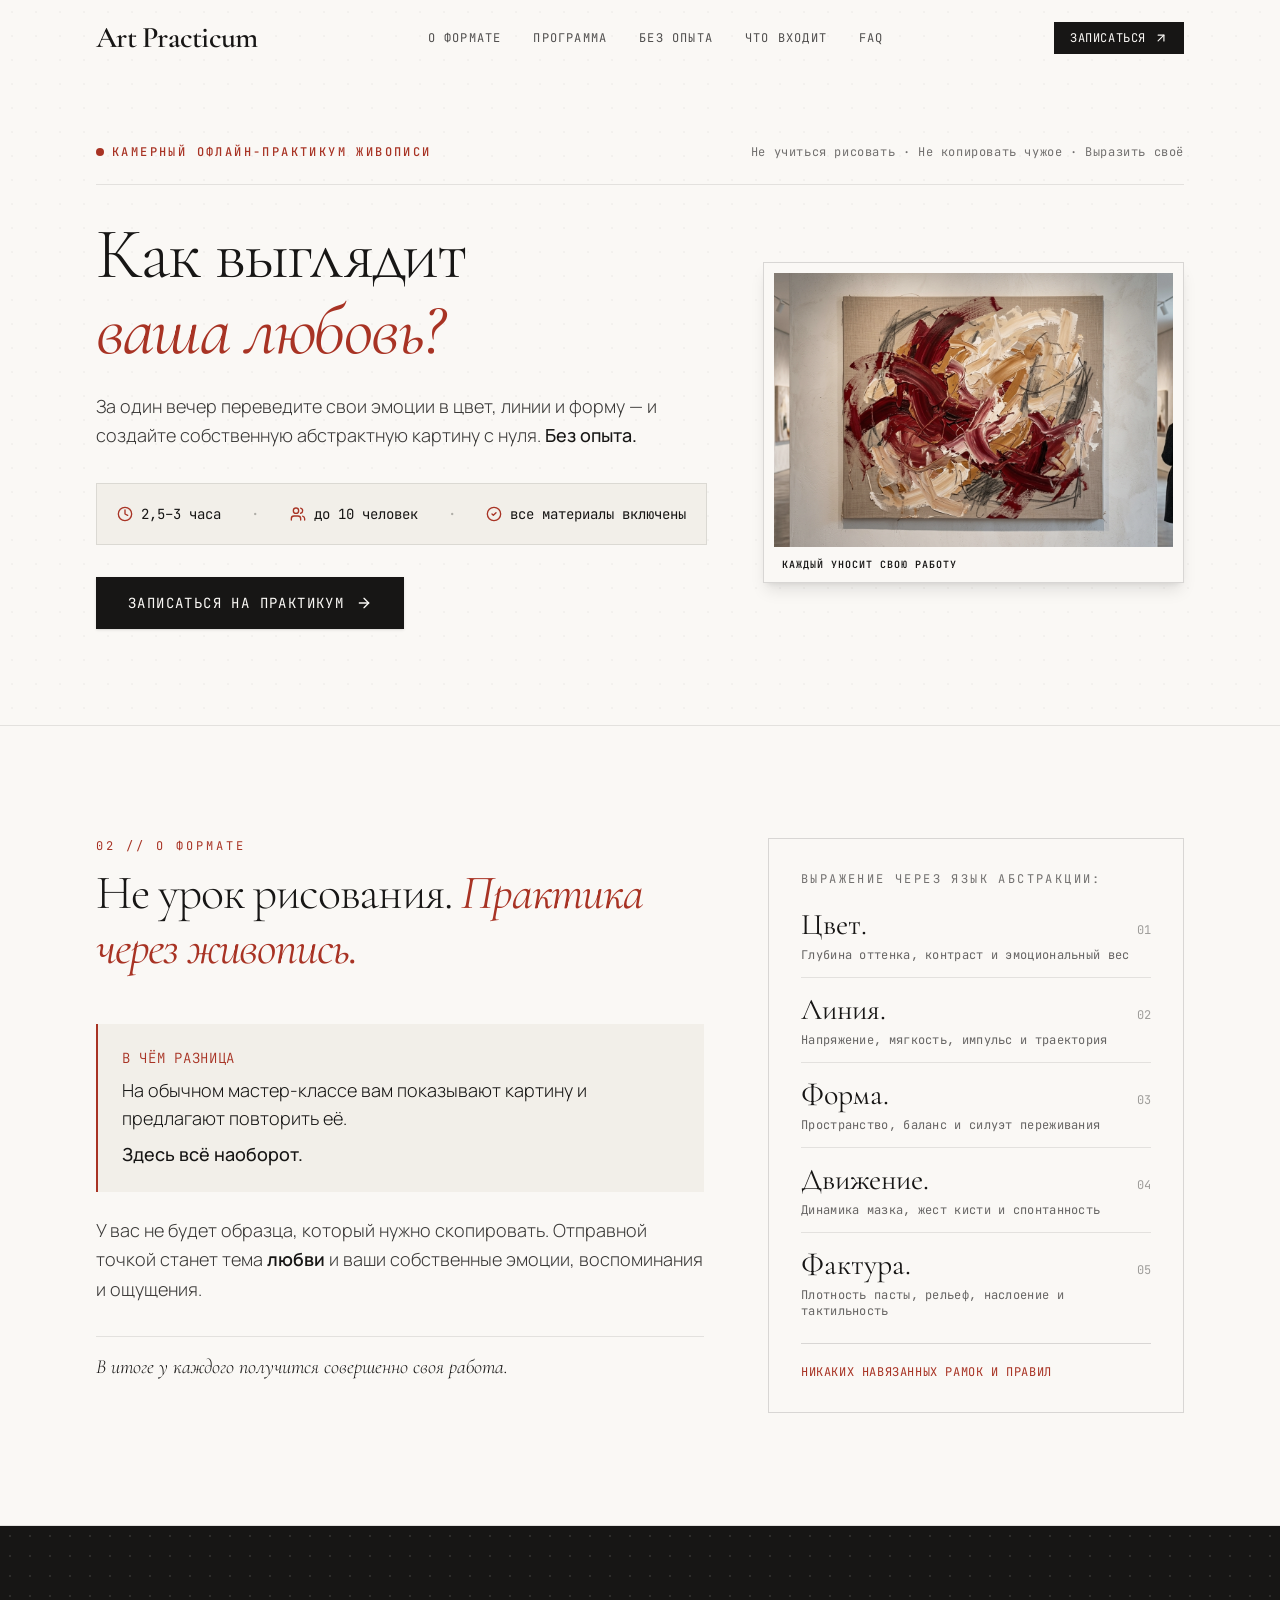
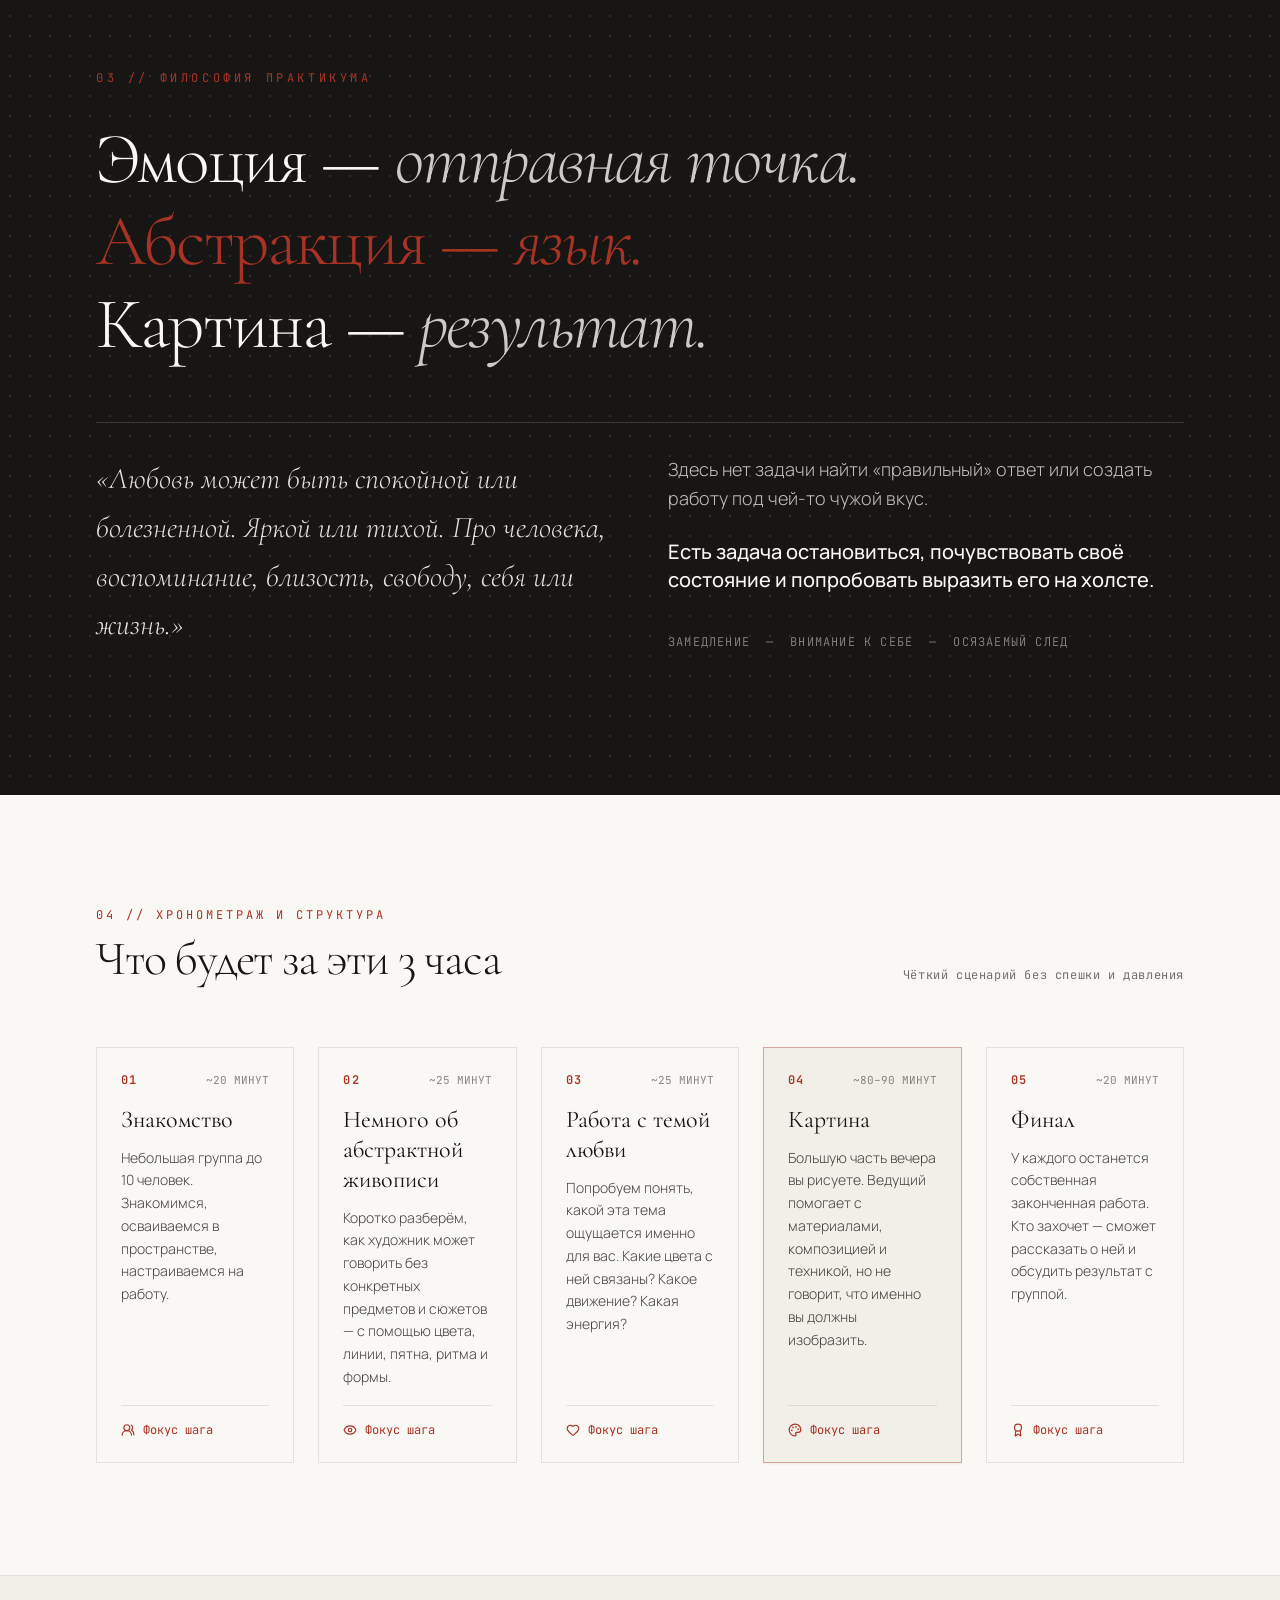
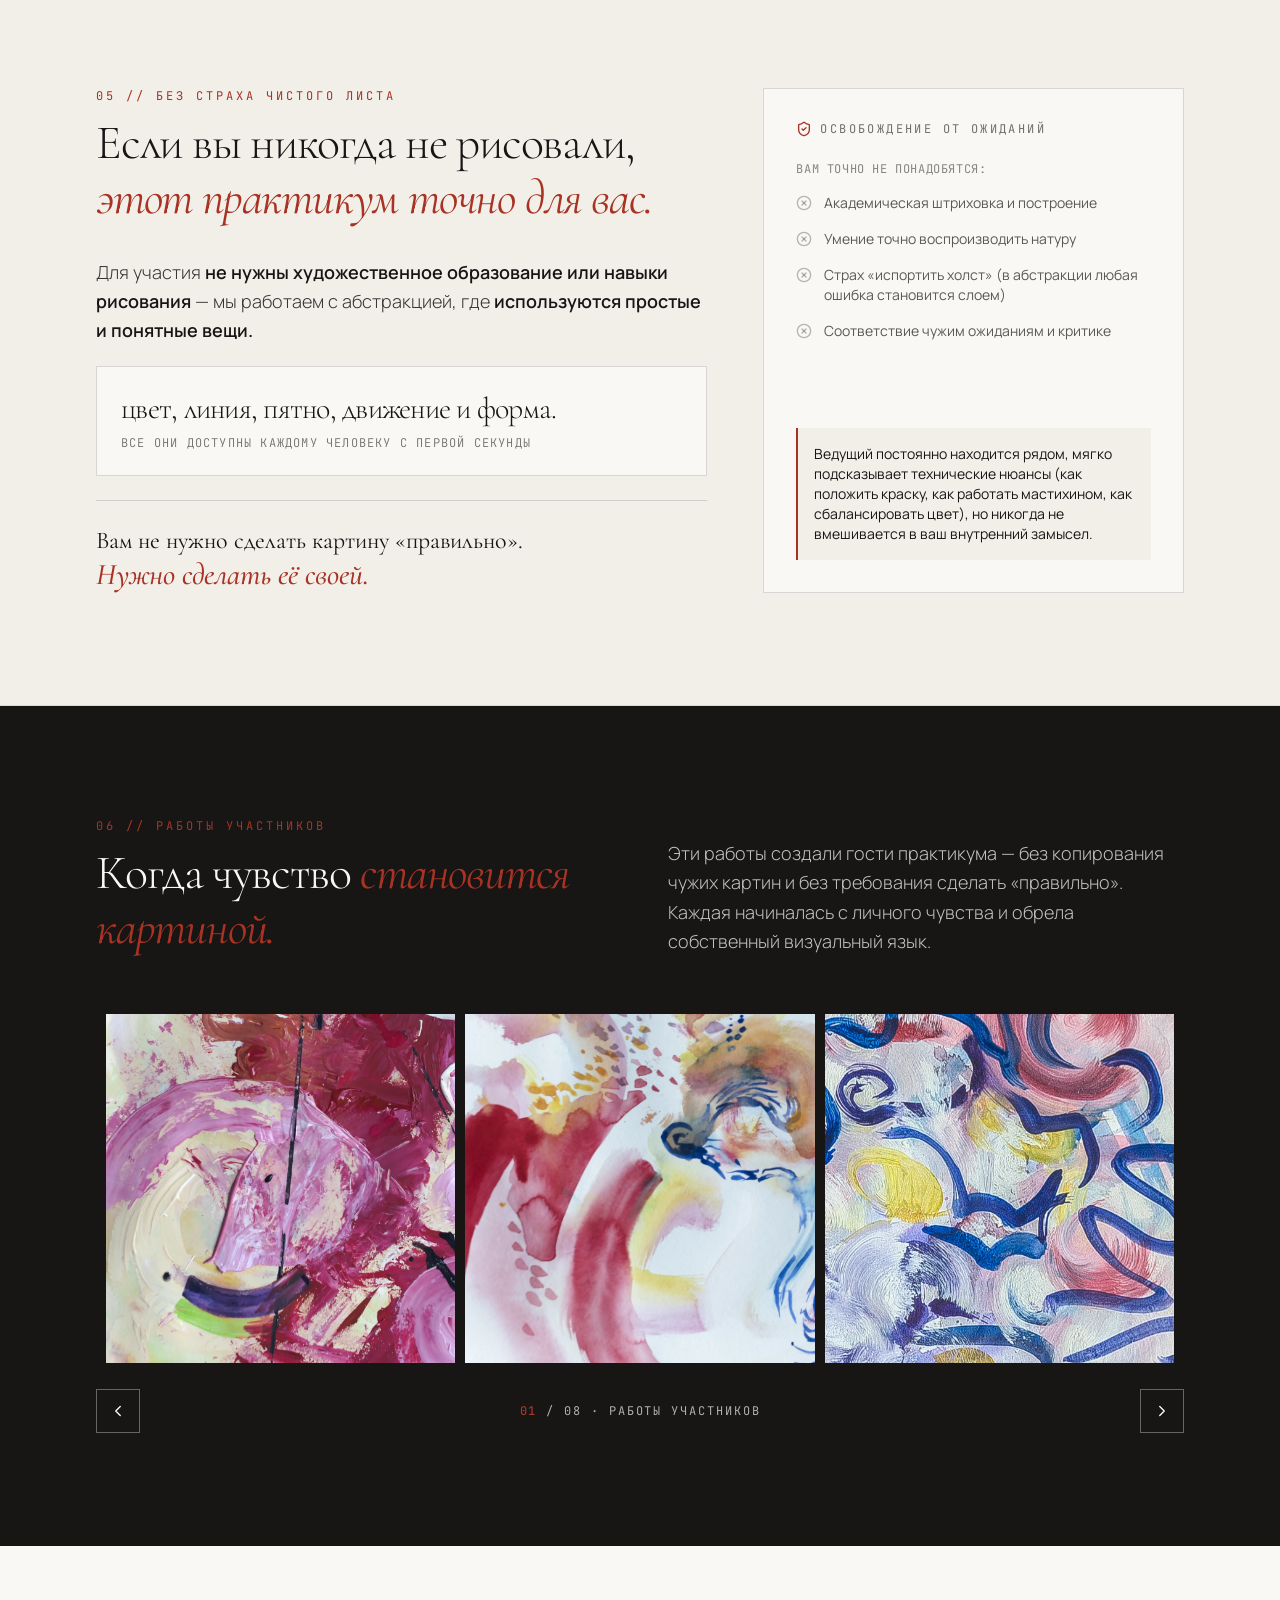
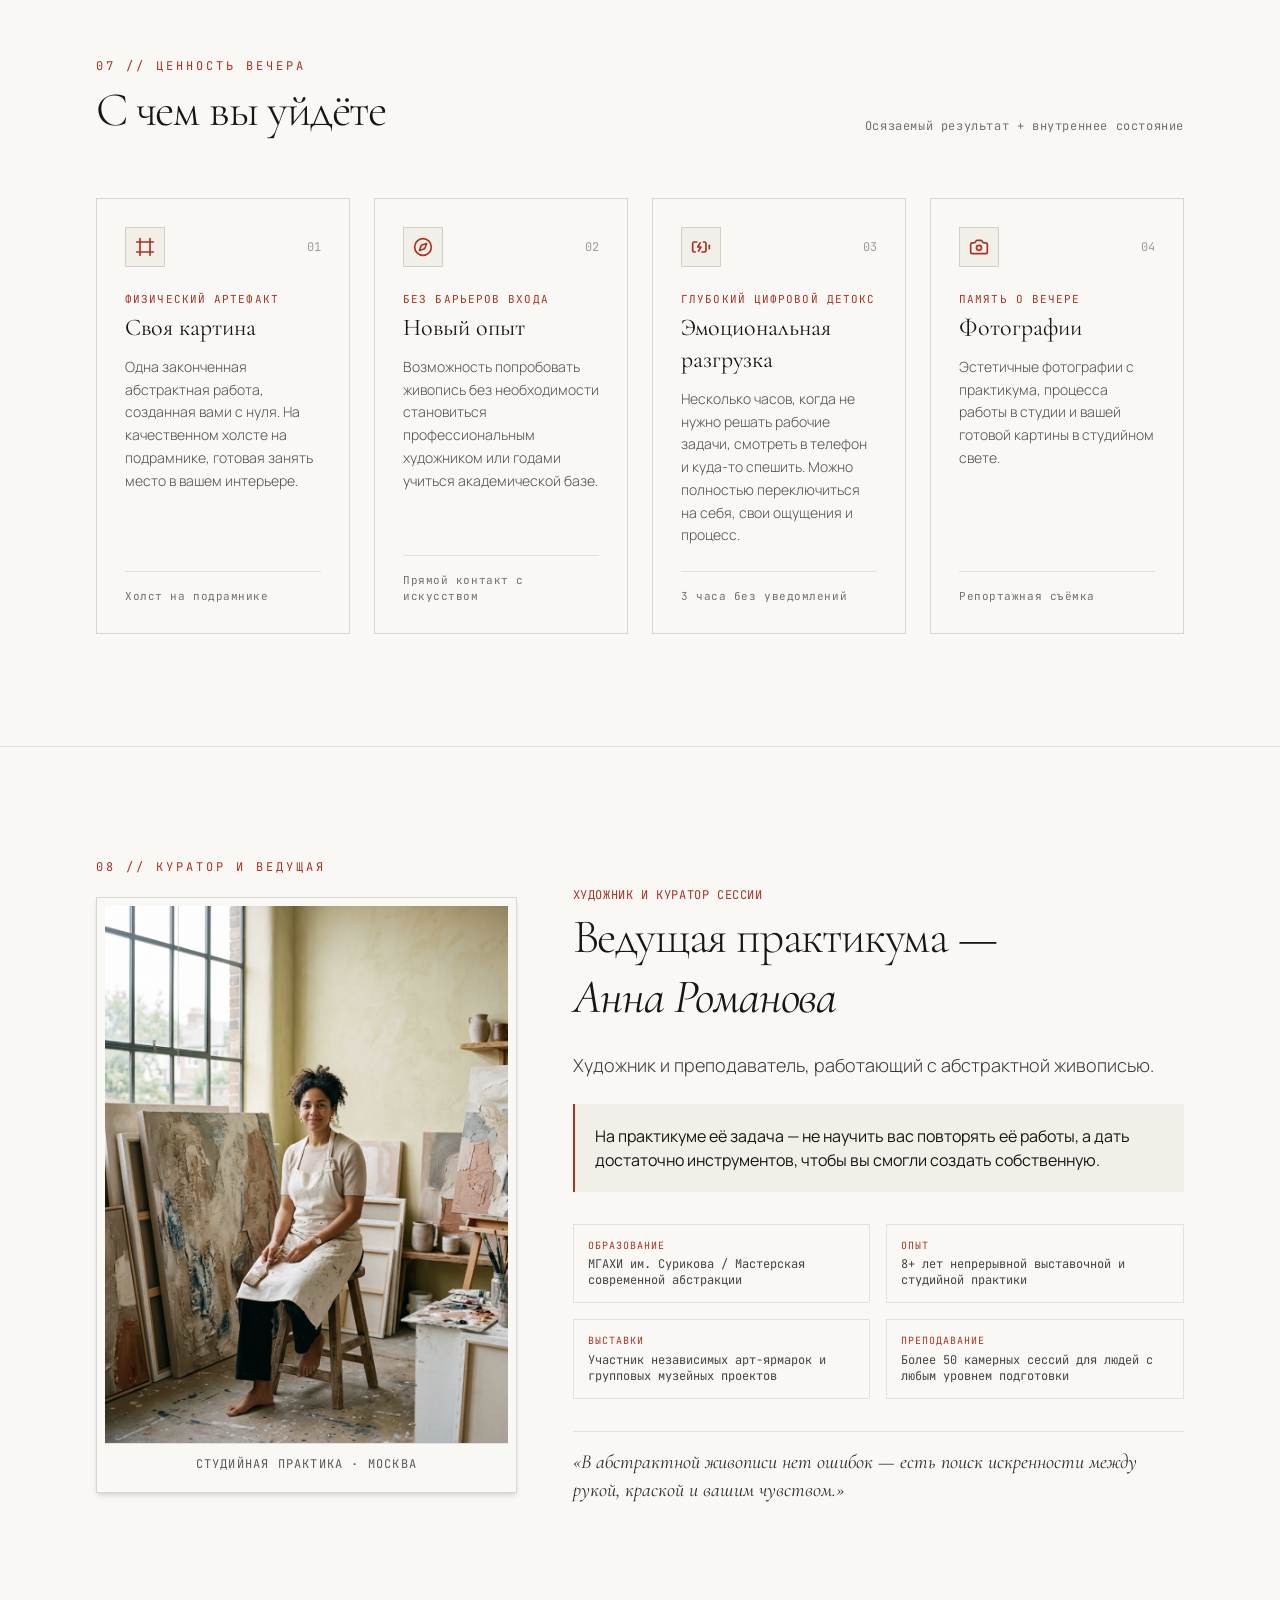
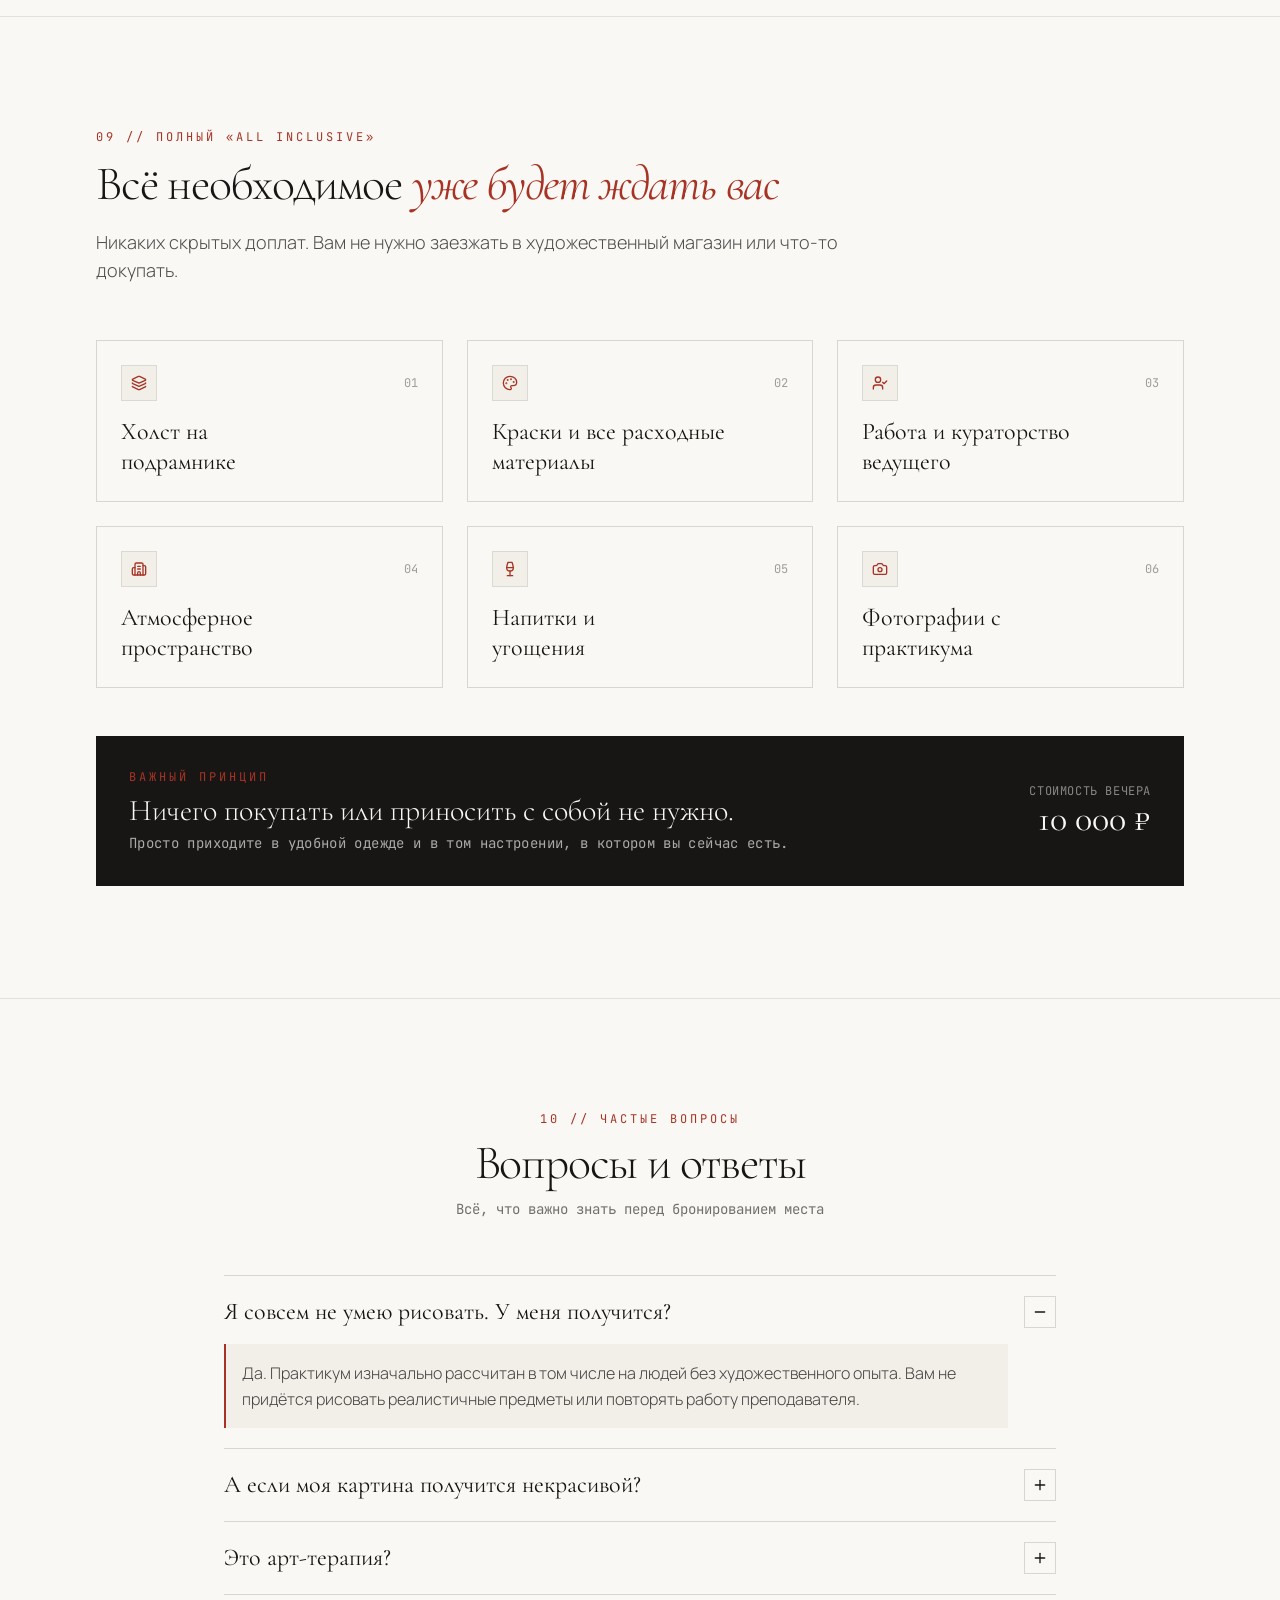
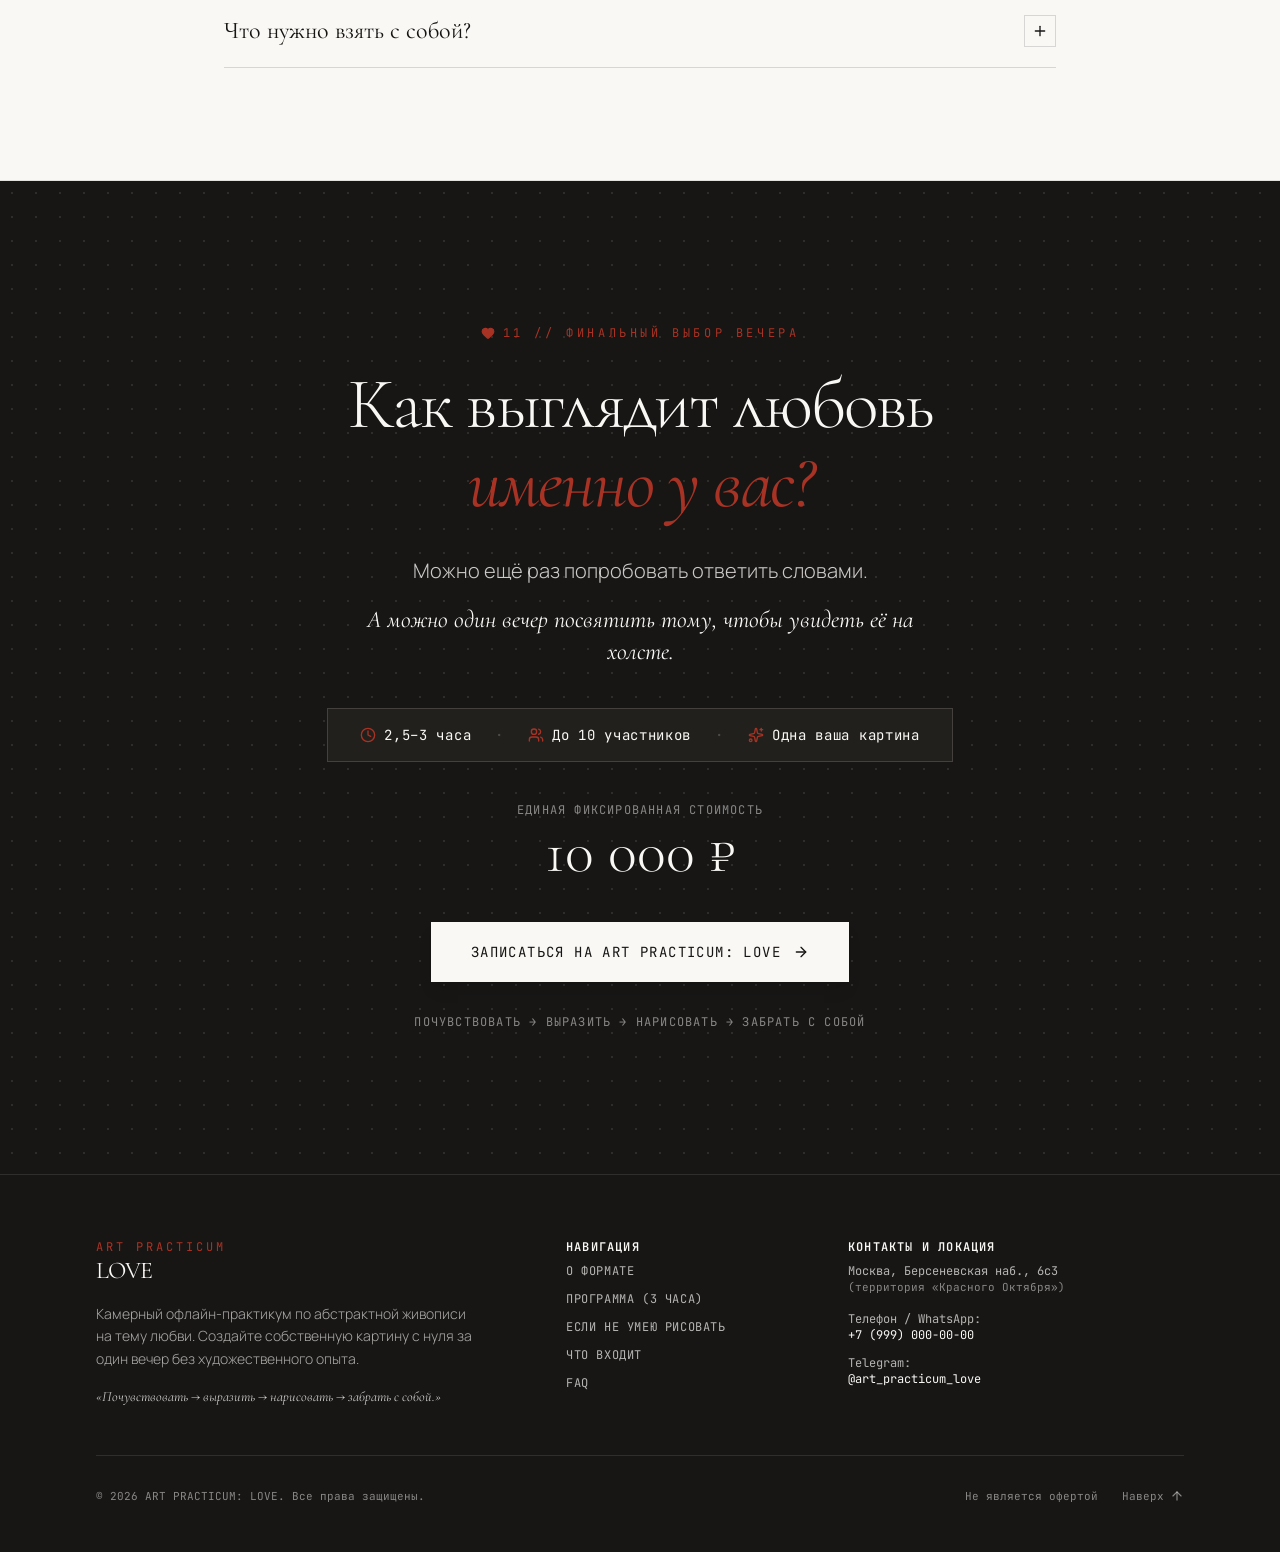
==== commit b79a0a92: "kfcn" ====
--- a/index.html
+++ b/index.html
@@ -13,9 +13,10 @@
     <link rel="preconnect" href="https://fonts.gstatic.com" crossorigin />
     <link href="https://fonts.googleapis.com/css2?family=Cormorant+Garamond:ital,wght@0,300;0,400;0,500;0,600;1,400;1,500&family=Manrope:wght@300;400;500;600;700&family=JetBrains+Mono:wght@400;500&display=swap" rel="stylesheet" />
     <link rel="stylesheet" href="style.css" />
+    <link rel="stylesheet" href="gallery.css" />
   </head>
   <body class="bg-[#FAF8F5] text-[#191716] antialiased selection:bg-[#B33927] selection:text-white">
-    <div id="root"><div class="min-h-screen bg-[#FAF8F5] text-[#171615] flex flex-col selection:bg-[#A83324] selection:text-[#FAF8F5]"><header id="main-header" class="fixed top-0 left-0 right-0 z-40 transition-all duration-300 bg-transparent py-5"><div class="max-w-6xl mx-auto px-5 sm:px-8 flex items-center justify-between"><a href="#" id="nav-logo" class="group flex flex-col tracking-wider text-left transition-opacity hover:opacity-80"><span class="font-mono text-xs uppercase tracking-[0.25em] text-[#A83324] font-medium">ART PRACTICUM</span><span class="font-serif text-lg sm:text-xl font-semibold tracking-tight text-[#171615]">LOVE</span></a><nav class="hidden md:flex items-center gap-8 text-xs font-mono tracking-widest uppercase text-[#171615]/75"><a href="#about" id="nav-link-about" class="hover:text-[#A83324] transition-colors py-1">О формате</a><a href="#program" id="nav-link-program" class="hover:text-[#A83324] transition-colors py-1">Программа</a><a href="#no-skills" id="nav-link-noskills" class="hover:text-[#A83324] transition-colors py-1">Без опыта</a><a href="#included" id="nav-link-included" class="hover:text-[#A83324] transition-colors py-1">Что входит</a><a href="#faq" id="nav-link-faq" class="hover:text-[#A83324] transition-colors py-1">FAQ</a></nav><div class="flex items-center gap-3"><button type="button" id="header-booking-btn" class="hidden sm:inline-flex items-center gap-2 px-4 py-2 bg-[#171615] text-[#FAF8F5] text-xs font-mono uppercase tracking-wider rounded-none hover:bg-[#A83324] transition-colors duration-200 cursor-pointer"><span>Записаться · 10 000 ₽</span><svg xmlns="http://www.w3.org/2000/svg" width="24" height="24" viewBox="0 0 24 24" fill="none" stroke="currentColor" stroke-width="2" stroke-linecap="round" stroke-linejoin="round" class="lucide lucide-arrow-up-right w-3.5 h-3.5" aria-hidden="true"><path d="M7 7h10v10"></path><path d="M7 17 17 7"></path></svg></button><button type="button" id="mobile-menu-toggle-btn" class="md:hidden p-2 text-[#171615] hover:text-[#A83324] transition-colors" aria-label="Открыть меню"><svg xmlns="http://www.w3.org/2000/svg" width="24" height="24" viewBox="0 0 24 24" fill="none" stroke="currentColor" stroke-width="2" stroke-linecap="round" stroke-linejoin="round" class="lucide lucide-menu w-6 h-6" aria-hidden="true"><path d="M4 5h16"></path><path d="M4 12h16"></path><path d="M4 19h16"></path></svg></button></div></div></header><main class="flex-1"><section id="hero-section" class="relative pt-28 pb-16 md:pt-36 md:pb-24 overflow-hidden border-b border-[#171615]/10"><div class="absolute inset-0 canvas-bg opacity-70 pointer-events-none"></div><div class="relative max-w-6xl mx-auto px-5 sm:px-8"><div class="flex flex-wrap items-center justify-between gap-3 pb-6 mb-8 border-b border-[#171615]/10"><div class="flex items-center gap-2 font-mono text-xs uppercase tracking-[0.2em] text-[#A83324] font-medium"><span class="w-2 h-2 rounded-full bg-[#A83324] animate-pulse"></span><span>Камерный офлайн-практикум живописи</span></div><div class="font-mono text-xs text-[#171615]/60 tracking-wider">Не учиться рисовать · Не копировать чужое · Выразить своё</div></div><div class="grid grid-cols-1 lg:grid-cols-12 gap-10 lg:gap-14 items-center"><div class="lg:col-span-7 flex flex-col items-start"><h1 id="hero-title" class="font-serif text-4xl sm:text-6xl lg:text-7xl font-light tracking-tight text-[#171615] leading-[1.05] mb-6">Как выглядит <br><span class="italic font-normal text-[#A83324]">ваша любовь?</span></h1><div class="space-y-3 mb-8 max-w-xl text-base sm:text-lg text-[#171615]/85 font-light leading-relaxed"><p>За один вечер переведите свои эмоции в цвет, линии и форму — и создайте собственную абстрактную картину с нуля.</p><p class="font-medium text-[#171615] pt-1">Без опыта. Без копирования чужих работ. Только ваше состояние и ваша картина.</p></div><div id="hero-short-facts" class="w-full bg-[#F2EFE9] border border-[#171615]/10 p-4 sm:p-5 mb-8"><div class="flex flex-wrap items-center justify-between gap-y-3 text-xs sm:text-sm font-mono text-[#171615]"><div class="flex items-center gap-2"><svg xmlns="http://www.w3.org/2000/svg" width="24" height="24" viewBox="0 0 24 24" fill="none" stroke="currentColor" stroke-width="2" stroke-linecap="round" stroke-linejoin="round" class="lucide lucide-clock w-4 h-4 text-[#A83324]" aria-hidden="true"><path d="M12 6v6l4 2"></path><circle cx="12" cy="12" r="10"></circle></svg><span>2,5–3 часа</span></div><span class="hidden sm:inline text-[#171615]/30">·</span><div class="flex items-center gap-2"><svg xmlns="http://www.w3.org/2000/svg" width="24" height="24" viewBox="0 0 24 24" fill="none" stroke="currentColor" stroke-width="2" stroke-linecap="round" stroke-linejoin="round" class="lucide lucide-users w-4 h-4 text-[#A83324]" aria-hidden="true"><path d="M16 21v-2a4 4 0 0 0-4-4H6a4 4 0 0 0-4 4v2"></path><path d="M16 3.128a4 4 0 0 1 0 7.744"></path><path d="M22 21v-2a4 4 0 0 0-3-3.87"></path><circle cx="9" cy="7" r="4"></circle></svg><span>до 10 человек</span></div><span class="hidden sm:inline text-[#171615]/30">·</span><div class="flex items-center gap-2"><svg xmlns="http://www.w3.org/2000/svg" width="24" height="24" viewBox="0 0 24 24" fill="none" stroke="currentColor" stroke-width="2" stroke-linecap="round" stroke-linejoin="round" class="lucide lucide-circle-check w-4 h-4 text-[#A83324]" aria-hidden="true"><circle cx="12" cy="12" r="10"></circle><path d="m9 12 2 2 4-4"></path></svg><span>все материалы включены</span></div><span class="hidden sm:inline text-[#171615]/30">·</span><div class="font-semibold text-sm sm:text-base text-[#A83324]">10 000 ₽</div></div></div><div class="flex flex-col sm:flex-row items-start sm:items-center gap-4 w-full sm:w-auto"><button type="button" id="hero-cta-btn" class="w-full sm:w-auto px-8 py-4 bg-[#171615] text-[#FAF8F5] font-mono text-sm tracking-widest uppercase hover:bg-[#A83324] transition-all duration-200 flex items-center justify-center gap-3 cursor-pointer shadow-sm hover:translate-y-[-1px]"><span>Записаться на практикум</span><svg xmlns="http://www.w3.org/2000/svg" width="24" height="24" viewBox="0 0 24 24" fill="none" stroke="currentColor" stroke-width="2" stroke-linecap="round" stroke-linejoin="round" class="lucide lucide-arrow-right w-4 h-4" aria-hidden="true"><path d="M5 12h14"></path><path d="m12 5 7 7-7 7"></path></svg></button><div class="font-mono text-xs tracking-widest text-[#171615]/60 uppercase">ART PRACTICUM: LOVE</div></div></div><div class="lg:col-span-5 relative"><div class="relative border border-[#171615]/15 p-2.5 bg-[#FAF8F5] shadow-lg"><div class="relative overflow-hidden aspect-[4/3] sm:aspect-[16/11] bg-[#EDE9E1]"><img alt="Абстрактная живопись на тему любви на холсте" referrerpolicy="no-referrer" class="w-full h-full object-cover grayscale-[15%] hover:grayscale-0 transition-all duration-700 hover:scale-[1.02]" src="assets/abstract_art_love_1788533571224.jpg"><div class="absolute bottom-3 left-3 right-3 bg-[#FAF8F5]/90 backdrop-blur-xs px-3 py-2 border border-[#171615]/10 flex items-center justify-between text-[11px] font-mono"><span class="text-[#171615] font-medium tracking-wider">«Эмоция в цвете» · Холст, масло, акрил</span><span class="text-[#A83324]">50×60 см</span></div></div><div class="mt-2.5 px-2 flex justify-between items-center text-[10px] font-mono tracking-widest text-[#171615]/60 uppercase"><span>Камерный формат</span><span>Каждый уносит свою работу</span></div></div><div class="hidden sm:block absolute -bottom-5 -left-6 bg-[#FAF8F5] border border-[#171615]/20 p-4 max-w-[240px] shadow-md"><div class="text-xs font-serif italic text-[#171615] leading-snug">«Почувствовать → выразить → нарисовать → забрать с собой.»</div></div></div></div></div></section><section id="about" class="py-20 md:py-28 border-b border-[#171615]/10 bg-[#FAF8F5]"><div class="max-w-6xl mx-auto px-5 sm:px-8"><div class="grid grid-cols-1 lg:grid-cols-12 gap-10 lg:gap-16"><div class="lg:col-span-7"><div class="font-mono text-xs uppercase tracking-[0.25em] text-[#A83324] mb-3">02 // О формате</div><h2 id="what-is-this-title" class="font-serif text-3xl sm:text-5xl font-light text-[#171615] max-w-2xl tracking-tight leading-[1.15] mb-12">Не урок рисования. <span class="italic block sm:inline font-normal text-[#A83324]">Практика через живопись.</span></h2><div class="space-y-6 text-base sm:text-lg text-[#171615]/85 font-light leading-relaxed"><div class="p-6 bg-[#F2EFE9] border-l-2 border-[#A83324] text-[#171615]"><p class="text-sm font-mono uppercase tracking-wider text-[#A83324] mb-2">В чём разница</p><p class="text-base sm:text-lg">На обычном мастер-классе вам показывают картину и предлагают повторить её.</p><p class="font-medium text-lg mt-2 text-[#171615]">Здесь всё наоборот.</p></div><p>У вас не будет образца, который нужно скопировать. Отправной точкой станет тема <strong class="font-semibold text-[#171615]">любви</strong> и ваши собственные эмоции, воспоминания и ощущения.</p><p>Мы немного познакомим вас с языком абстрактной живописи, а дальше вы будете искать собственный способ выразить то, что чувствуете.</p><div class="pt-2"><p class="font-serif italic text-xl text-[#171615] border-t border-[#171615]/10 pt-4">В итоге у каждого получится совершенно своя работа.</p></div></div></div><div class="lg:col-span-5"><div class="bg-[#FAF8F5] border border-[#171615]/15 p-6 sm:p-8"><div class="text-xs font-mono uppercase tracking-[0.2em] text-[#171615]/60 mb-5">Выражение через язык абстракции:</div><div class="divide-y divide-[#171615]/10"><div class="py-3.5 first:pt-0 last:pb-0 group"><div class="flex items-baseline justify-between"><span class="font-serif text-2xl sm:text-3xl text-[#171615] group-hover:text-[#A83324] transition-colors">Цвет.</span><span class="font-mono text-xs text-[#171615]/40">01</span></div><p class="text-xs font-mono text-[#171615]/65 mt-1 tracking-wide">Глубина оттенка, контраст и эмоциональный вес</p></div><div class="py-3.5 first:pt-0 last:pb-0 group"><div class="flex items-baseline justify-between"><span class="font-serif text-2xl sm:text-3xl text-[#171615] group-hover:text-[#A83324] transition-colors">Линия.</span><span class="font-mono text-xs text-[#171615]/40">02</span></div><p class="text-xs font-mono text-[#171615]/65 mt-1 tracking-wide">Напряжение, мягкость, импульс и траектория</p></div><div class="py-3.5 first:pt-0 last:pb-0 group"><div class="flex items-baseline justify-between"><span class="font-serif text-2xl sm:text-3xl text-[#171615] group-hover:text-[#A83324] transition-colors">Форма.</span><span class="font-mono text-xs text-[#171615]/40">03</span></div><p class="text-xs font-mono text-[#171615]/65 mt-1 tracking-wide">Пространство, баланс и силуэт переживания</p></div><div class="py-3.5 first:pt-0 last:pb-0 group"><div class="flex items-baseline justify-between"><span class="font-serif text-2xl sm:text-3xl text-[#171615] group-hover:text-[#A83324] transition-colors">Движение.</span><span class="font-mono text-xs text-[#171615]/40">04</span></div><p class="text-xs font-mono text-[#171615]/65 mt-1 tracking-wide">Динамика мазка, жест кисти и спонтанность</p></div><div class="py-3.5 first:pt-0 last:pb-0 group"><div class="flex items-baseline justify-between"><span class="font-serif text-2xl sm:text-3xl text-[#171615] group-hover:text-[#A83324] transition-colors">Фактура.</span><span class="font-mono text-xs text-[#171615]/40">05</span></div><p class="text-xs font-mono text-[#171615]/65 mt-1 tracking-wide">Плотность пасты, рельеф, наслоение и тактильность</p></div></div><div class="mt-6 pt-5 border-t border-[#171615]/15 text-xs font-mono text-[#A83324] tracking-wider uppercase">Никаких навязанных рамок и правил</div></div></div></div></div></section><section id="core-idea" class="relative py-24 md:py-36 bg-[#171615] text-[#FAF8F5] overflow-hidden border-b border-[#171615]"><div class="absolute inset-0 opacity-10 bg-[radial-gradient(#FAF8F5_1px,transparent_1px)] [background-size:20px_20px] pointer-events-none"></div><div class="relative max-w-6xl mx-auto px-5 sm:px-8"><div class="font-mono text-xs uppercase tracking-[0.3em] text-[#A83324] mb-8">03 // Философия практикума</div><div class="mb-14 max-w-4xl"><h2 id="core-idea-title" class="font-serif text-3xl sm:text-5xl md:text-6xl lg:text-7xl font-light tracking-tight leading-[1.15]"><span class="block text-[#FAF8F5]">Эмоция — <span class="italic text-[#FAF8F5]/80">отправная точка.</span></span><span class="block text-[#A83324]">Абстракция — <span class="italic">язык.</span></span><span class="block text-[#FAF8F5]">Картина — <span class="italic text-[#FAF8F5]/80">результат.</span></span></h2></div><div class="grid grid-cols-1 md:grid-cols-12 gap-8 md:gap-14 pt-8 border-t border-[#FAF8F5]/15"><div class="md:col-span-6"><p class="font-serif text-2xl sm:text-3xl text-[#FAF8F5]/90 font-light leading-relaxed italic">«Любовь может быть спокойной или болезненной. Яркой или тихой. Про человека, воспоминание, близость, свободу, себя или жизнь.»</p></div><div class="md:col-span-6 space-y-6 text-base sm:text-lg text-[#FAF8F5]/75 font-light leading-relaxed"><p>Здесь нет задачи найти «правильный» ответ или создать работу под чей-то чужой вкус.</p><p class="text-[#FAF8F5] font-medium text-lg sm:text-xl">Есть задача остановиться, почувствовать своё состояние и попробовать выразить его на холсте.</p><div class="pt-4 flex items-center gap-4 text-xs font-mono tracking-widest uppercase text-[#FAF8F5]/50"><span>Замедление</span><span>—</span><span>Внимание к себе</span><span>—</span><span>Осязаемый след</span></div></div></div></div></section><section id="program" class="py-20 md:py-28 border-b border-[#171615]/10 bg-[#FAF8F5]"><div class="max-w-6xl mx-auto px-5 sm:px-8"><div class="flex flex-col md:flex-row md:items-end justify-between mb-16 gap-4"><div><div class="font-mono text-xs uppercase tracking-[0.25em] text-[#A83324] mb-3">04 // Хронометраж и структура</div><h2 id="schedule-title" class="font-serif text-3xl sm:text-5xl font-light text-[#171615] tracking-tight">Что будет за эти 3 часа</h2></div><div class="font-mono text-xs text-[#171615]/60 tracking-wider">Чёткий сценарий без спешки и давления</div></div><div class="grid grid-cols-1 md:grid-cols-5 gap-6"><div class="p-6 border flex flex-col justify-between transition-all duration-200 bg-[#FAF8F5] border-[#171615]/10 hover:border-[#171615]/30"><div><div class="flex items-center justify-between mb-4"><span class="font-mono text-xs font-semibold text-[#A83324] tracking-widest">01</span><span class="font-mono text-[11px] text-[#171615]/50 uppercase">~20 минут</span></div><h3 class="font-serif text-xl sm:text-2xl text-[#171615] font-normal leading-tight mb-3">Знакомство</h3><p class="text-sm text-[#171615]/80 font-light leading-relaxed mb-4">Небольшая группа до 10 человек. Знакомимся, осваиваемся в пространстве, настраиваемся на работу.</p></div><div class="pt-4 border-t border-[#171615]/10"><div class="flex items-center gap-2 text-xs font-mono text-[#A83324]"><svg xmlns="http://www.w3.org/2000/svg" width="24" height="24" viewBox="0 0 24 24" fill="none" stroke="currentColor" stroke-width="2" stroke-linecap="round" stroke-linejoin="round" class="lucide lucide-users-round w-3.5 h-3.5" aria-hidden="true"><path d="M18 21a8 8 0 0 0-16 0"></path><circle cx="10" cy="8" r="5"></circle><path d="M22 20c0-3.37-2-6.5-4-8a5 5 0 0 0-.45-8.3"></path></svg><span>Фокус шага</span></div></div></div><div class="p-6 border flex flex-col justify-between transition-all duration-200 bg-[#FAF8F5] border-[#171615]/10 hover:border-[#171615]/30"><div><div class="flex items-center justify-between mb-4"><span class="font-mono text-xs font-semibold text-[#A83324] tracking-widest">02</span><span class="font-mono text-[11px] text-[#171615]/50 uppercase">~25 минут</span></div><h3 class="font-serif text-xl sm:text-2xl text-[#171615] font-normal leading-tight mb-3">Немного об абстрактной живописи</h3><p class="text-sm text-[#171615]/80 font-light leading-relaxed mb-4">Коротко разберём, как художник может говорить без конкретных предметов и сюжетов — с помощью цвета, линии, пятна, ритма и формы.</p></div><div class="pt-4 border-t border-[#171615]/10"><div class="flex items-center gap-2 text-xs font-mono text-[#A83324]"><svg xmlns="http://www.w3.org/2000/svg" width="24" height="24" viewBox="0 0 24 24" fill="none" stroke="currentColor" stroke-width="2" stroke-linecap="round" stroke-linejoin="round" class="lucide lucide-eye w-3.5 h-3.5" aria-hidden="true"><path d="M2.062 12.348a1 1 0 0 1 0-.696 10.75 10.75 0 0 1 19.876 0 1 1 0 0 1 0 .696 10.75 10.75 0 0 1-19.876 0"></path><circle cx="12" cy="12" r="3"></circle></svg><span>Фокус шага</span></div></div></div><div class="p-6 border flex flex-col justify-between transition-all duration-200 bg-[#FAF8F5] border-[#171615]/10 hover:border-[#171615]/30"><div><div class="flex items-center justify-between mb-4"><span class="font-mono text-xs font-semibold text-[#A83324] tracking-widest">03</span><span class="font-mono text-[11px] text-[#171615]/50 uppercase">~25 минут</span></div><h3 class="font-serif text-xl sm:text-2xl text-[#171615] font-normal leading-tight mb-3">Работа с темой любви</h3><p class="text-sm text-[#171615]/80 font-light leading-relaxed mb-4">Попробуем понять, какой эта тема ощущается именно для вас. Какие цвета с ней связаны? Какое движение? Какая энергия?</p></div><div class="pt-4 border-t border-[#171615]/10"><div class="flex items-center gap-2 text-xs font-mono text-[#A83324]"><svg xmlns="http://www.w3.org/2000/svg" width="24" height="24" viewBox="0 0 24 24" fill="none" stroke="currentColor" stroke-width="2" stroke-linecap="round" stroke-linejoin="round" class="lucide lucide-heart w-3.5 h-3.5" aria-hidden="true"><path d="M2 9.5a5.5 5.5 0 0 1 9.591-3.676.56.56 0 0 0 .818 0A5.49 5.49 0 0 1 22 9.5c0 2.29-1.5 4-3 5.5l-5.492 5.313a2 2 0 0 1-3 .019L5 15c-1.5-1.5-3-3.2-3-5.5"></path></svg><span>Фокус шага</span></div></div></div><div class="p-6 border flex flex-col justify-between transition-all duration-200 bg-[#F2EFE9] border-[#A83324]/40 shadow-xs"><div><div class="flex items-center justify-between mb-4"><span class="font-mono text-xs font-semibold text-[#A83324] tracking-widest">04</span><span class="font-mono text-[11px] text-[#171615]/50 uppercase">~80–90 минут</span></div><h3 class="font-serif text-xl sm:text-2xl text-[#171615] font-normal leading-tight mb-3">Картина</h3><p class="text-sm text-[#171615]/80 font-light leading-relaxed mb-4">Большую часть вечера вы рисуете. Ведущий помогает с материалами, композицией и техникой, но не говорит, что именно вы должны изобразить.</p></div><div class="pt-4 border-t border-[#171615]/10"><div class="flex items-center gap-2 text-xs font-mono text-[#A83324]"><svg xmlns="http://www.w3.org/2000/svg" width="24" height="24" viewBox="0 0 24 24" fill="none" stroke="currentColor" stroke-width="2" stroke-linecap="round" stroke-linejoin="round" class="lucide lucide-palette w-3.5 h-3.5" aria-hidden="true"><path d="M12 22a1 1 0 0 1 0-20 10 9 0 0 1 10 9 5 5 0 0 1-5 5h-2.25a1.75 1.75 0 0 0-1.4 2.8l.3.4a1.75 1.75 0 0 1-1.4 2.8z"></path><circle cx="13.5" cy="6.5" r=".5" fill="currentColor"></circle><circle cx="17.5" cy="10.5" r=".5" fill="currentColor"></circle><circle cx="6.5" cy="12.5" r=".5" fill="currentColor"></circle><circle cx="8.5" cy="7.5" r=".5" fill="currentColor"></circle></svg><span>Фокус шага</span></div></div></div><div class="p-6 border flex flex-col justify-between transition-all duration-200 bg-[#FAF8F5] border-[#171615]/10 hover:border-[#171615]/30"><div><div class="flex items-center justify-between mb-4"><span class="font-mono text-xs font-semibold text-[#A83324] tracking-widest">05</span><span class="font-mono text-[11px] text-[#171615]/50 uppercase">~20 минут</span></div><h3 class="font-serif text-xl sm:text-2xl text-[#171615] font-normal leading-tight mb-3">Финал</h3><p class="text-sm text-[#171615]/80 font-light leading-relaxed mb-4">У каждого останется собственная законченная работа. Кто захочет — сможет рассказать о ней и обсудить результат с группой.</p></div><div class="pt-4 border-t border-[#171615]/10"><div class="flex items-center gap-2 text-xs font-mono text-[#A83324]"><svg xmlns="http://www.w3.org/2000/svg" width="24" height="24" viewBox="0 0 24 24" fill="none" stroke="currentColor" stroke-width="2" stroke-linecap="round" stroke-linejoin="round" class="lucide lucide-award w-3.5 h-3.5" aria-hidden="true"><path d="m15.477 12.89 1.515 8.526a.5.5 0 0 1-.81.47l-3.58-2.687a1 1 0 0 0-1.197 0l-3.586 2.686a.5.5 0 0 1-.81-.469l1.514-8.526"></path><circle cx="12" cy="8" r="6"></circle></svg><span>Фокус шага</span></div></div></div></div></div></section><section id="no-skills" class="py-20 md:py-28 border-b border-[#171615]/10 bg-[#F2EFE9] relative overflow-hidden"><div class="max-w-6xl mx-auto px-5 sm:px-8"><div class="font-mono text-xs uppercase tracking-[0.25em] text-[#A83324] mb-3">05 // Без страха чистого листа</div><h2 id="no-experience-title" class="font-serif text-3xl sm:text-5xl font-light text-[#171615] max-w-3xl tracking-tight leading-[1.15] mb-8">Если вы никогда не рисовали — <span class="italic font-normal text-[#A83324]">это абсолютно нормально</span></h2><div class="grid grid-cols-1 lg:grid-cols-12 gap-10 lg:gap-14 items-stretch"><div class="lg:col-span-7 flex flex-col justify-between space-y-6"><div class="space-y-5 text-base sm:text-lg text-[#171615]/85 font-light leading-relaxed"><p>Для участия <strong class="font-medium text-[#171615]">не нужны</strong> художественное образование, знание анатомии, чувство перспективы или умение рисовать людей и предметы.</p><p>Мы работаем с <strong class="font-semibold text-[#171615]">абстракцией</strong>.</p><p>Это значит, что вашими инструментами становятся простые и честные вещи:</p><div class="p-5 sm:p-6 bg-[#FAF8F5] border border-[#171615]/15"><div class="font-serif text-2xl sm:text-3xl text-[#171615] tracking-tight">цвет, линия, пятно, движение и форма.</div><div class="mt-2 text-xs font-mono uppercase tracking-widest text-[#171615]/60">Все они доступны каждому человеку с первой секунды</div></div></div><div class="pt-6 border-t border-[#171615]/15"><div class="text-xl sm:text-2xl font-serif text-[#171615]">Вам не нужно сделать картину «правильно». <br><span class="font-medium italic text-[#A83324] text-2xl sm:text-3xl">Нужно сделать её своей.</span></div></div></div><div class="lg:col-span-5 flex flex-col justify-between bg-[#FAF8F5] border border-[#171615]/15 p-6 sm:p-8"><div><div class="text-xs font-mono uppercase tracking-[0.2em] text-[#171615]/60 mb-6 flex items-center gap-2"><svg xmlns="http://www.w3.org/2000/svg" width="24" height="24" viewBox="0 0 24 24" fill="none" stroke="currentColor" stroke-width="2" stroke-linecap="round" stroke-linejoin="round" class="lucide lucide-shield-check w-4 h-4 text-[#A83324]" aria-hidden="true"><path d="M20 13c0 5-3.5 7.5-7.66 8.95a1 1 0 0 1-.67-.01C7.5 20.5 4 18 4 13V6a1 1 0 0 1 1-1c2 0 4.5-1.2 6.24-2.72a1.17 1.17 0 0 1 1.52 0C14.51 3.81 17 5 19 5a1 1 0 0 1 1 1z"></path><path d="m9 12 2 2 4-4"></path></svg><span>Освобождение от ожиданий</span></div><div class="space-y-4 mb-8"><div class="text-xs font-mono uppercase text-[#171615]/50 tracking-wider">Вам ТОЧНО не понадобятся:</div><div class="flex items-start gap-3 text-sm text-[#171615]/70"><svg xmlns="http://www.w3.org/2000/svg" width="24" height="24" viewBox="0 0 24 24" fill="none" stroke="currentColor" stroke-width="2" stroke-linecap="round" stroke-linejoin="round" class="lucide lucide-circle-x w-4 h-4 text-[#171615]/30 shrink-0 mt-0.5" aria-hidden="true"><circle cx="12" cy="12" r="10"></circle><path d="m15 9-6 6"></path><path d="m9 9 6 6"></path></svg><span>Академическая штриховка и построение</span></div><div class="flex items-start gap-3 text-sm text-[#171615]/70"><svg xmlns="http://www.w3.org/2000/svg" width="24" height="24" viewBox="0 0 24 24" fill="none" stroke="currentColor" stroke-width="2" stroke-linecap="round" stroke-linejoin="round" class="lucide lucide-circle-x w-4 h-4 text-[#171615]/30 shrink-0 mt-0.5" aria-hidden="true"><circle cx="12" cy="12" r="10"></circle><path d="m15 9-6 6"></path><path d="m9 9 6 6"></path></svg><span>Умение точно воспроизводить натуру</span></div><div class="flex items-start gap-3 text-sm text-[#171615]/70"><svg xmlns="http://www.w3.org/2000/svg" width="24" height="24" viewBox="0 0 24 24" fill="none" stroke="currentColor" stroke-width="2" stroke-linecap="round" stroke-linejoin="round" class="lucide lucide-circle-x w-4 h-4 text-[#171615]/30 shrink-0 mt-0.5" aria-hidden="true"><circle cx="12" cy="12" r="10"></circle><path d="m15 9-6 6"></path><path d="m9 9 6 6"></path></svg><span>Страх «испортить холст» (в абстракции любая ошибка становится слоем)</span></div><div class="flex items-start gap-3 text-sm text-[#171615]/70"><svg xmlns="http://www.w3.org/2000/svg" width="24" height="24" viewBox="0 0 24 24" fill="none" stroke="currentColor" stroke-width="2" stroke-linecap="round" stroke-linejoin="round" class="lucide lucide-circle-x w-4 h-4 text-[#171615]/30 shrink-0 mt-0.5" aria-hidden="true"><circle cx="12" cy="12" r="10"></circle><path d="m15 9-6 6"></path><path d="m9 9 6 6"></path></svg><span>Соответствие чужим ожиданиям и критике</span></div></div></div><div class="p-4 bg-[#F2EFE9] border-l-2 border-[#A83324] text-xs sm:text-sm text-[#171615]">Ведущий постоянно находится рядом, мягко подсказывает технические нюансы (как положить краску, как работать мастихином, как сбалансировать цвет), но никогда не вмешивается в ваш внутренний замысел.</div></div></div></div></section><section class="py-20 md:py-28 border-b border-[#171615]/10 bg-[#FAF8F5]"><div class="max-w-6xl mx-auto px-5 sm:px-8"><div class="flex flex-col md:flex-row md:items-end justify-between mb-16 gap-4"><div><div class="font-mono text-xs uppercase tracking-[0.25em] text-[#A83324] mb-3">06 // Ценность вечера</div><h2 id="what-you-get-title" class="font-serif text-3xl sm:text-5xl font-light text-[#171615] tracking-tight">С чем вы уйдёте</h2></div><div class="font-mono text-xs text-[#171615]/60 tracking-wider">Осязаемый результат + внутреннее состояние</div></div><div class="grid grid-cols-1 md:grid-cols-2 lg:grid-cols-4 gap-6"><div id="result-painting" class="bg-[#FAF8F5] border border-[#171615]/15 p-6 sm:p-7 flex flex-col justify-between hover:border-[#A83324] hover:shadow-xs transition-all duration-200 group"><div><div class="flex items-center justify-between mb-6"><div class="w-10 h-10 border border-[#171615]/15 flex items-center justify-center bg-[#F2EFE9] text-[#A83324] group-hover:bg-[#171615] group-hover:text-[#FAF8F5] transition-colors"><svg xmlns="http://www.w3.org/2000/svg" width="24" height="24" viewBox="0 0 24 24" fill="none" stroke="currentColor" stroke-width="2" stroke-linecap="round" stroke-linejoin="round" class="lucide lucide-frame w-5 h-5" aria-hidden="true"><line x1="22" x2="2" y1="6" y2="6"></line><line x1="22" x2="2" y1="18" y2="18"></line><line x1="6" x2="6" y1="2" y2="22"></line><line x1="18" x2="18" y1="2" y2="22"></line></svg></div><span class="font-mono text-xs text-[#171615]/40">01</span></div><div class="text-[11px] font-mono uppercase tracking-widest text-[#A83324] mb-1">Физический артефакт</div><h3 class="font-serif text-2xl text-[#171615] font-normal mb-3">Своя картина</h3><p class="text-sm text-[#171615]/75 font-light leading-relaxed mb-6">Одна законченная абстрактная работа, созданная вами с нуля. На качественном холсте на подрамнике, готовая занять место в вашем интерьере.</p></div><div class="pt-4 border-t border-[#171615]/10 text-[11px] font-mono text-[#171615]/60 tracking-wider">Холст на подрамнике</div></div><div id="result-experience" class="bg-[#FAF8F5] border border-[#171615]/15 p-6 sm:p-7 flex flex-col justify-between hover:border-[#A83324] hover:shadow-xs transition-all duration-200 group"><div><div class="flex items-center justify-between mb-6"><div class="w-10 h-10 border border-[#171615]/15 flex items-center justify-center bg-[#F2EFE9] text-[#A83324] group-hover:bg-[#171615] group-hover:text-[#FAF8F5] transition-colors"><svg xmlns="http://www.w3.org/2000/svg" width="24" height="24" viewBox="0 0 24 24" fill="none" stroke="currentColor" stroke-width="2" stroke-linecap="round" stroke-linejoin="round" class="lucide lucide-compass w-5 h-5" aria-hidden="true"><path d="m16.24 7.76-1.804 5.411a2 2 0 0 1-1.265 1.265L7.76 16.24l1.804-5.411a2 2 0 0 1 1.265-1.265z"></path><circle cx="12" cy="12" r="10"></circle></svg></div><span class="font-mono text-xs text-[#171615]/40">02</span></div><div class="text-[11px] font-mono uppercase tracking-widest text-[#A83324] mb-1">Без барьеров входа</div><h3 class="font-serif text-2xl text-[#171615] font-normal mb-3">Новый опыт</h3><p class="text-sm text-[#171615]/75 font-light leading-relaxed mb-6">Возможность попробовать живопись без необходимости становиться профессиональным художником или годами учиться академической базе.</p></div><div class="pt-4 border-t border-[#171615]/10 text-[11px] font-mono text-[#171615]/60 tracking-wider">Прямой контакт с искусством</div></div><div id="result-discharge" class="bg-[#FAF8F5] border border-[#171615]/15 p-6 sm:p-7 flex flex-col justify-between hover:border-[#A83324] hover:shadow-xs transition-all duration-200 group"><div><div class="flex items-center justify-between mb-6"><div class="w-10 h-10 border border-[#171615]/15 flex items-center justify-center bg-[#F2EFE9] text-[#A83324] group-hover:bg-[#171615] group-hover:text-[#FAF8F5] transition-colors"><svg xmlns="http://www.w3.org/2000/svg" width="24" height="24" viewBox="0 0 24 24" fill="none" stroke="currentColor" stroke-width="2" stroke-linecap="round" stroke-linejoin="round" class="lucide lucide-battery-charging w-5 h-5" aria-hidden="true"><path d="m11 7-3 5h4l-3 5"></path><path d="M14.856 6H16a2 2 0 0 1 2 2v8a2 2 0 0 1-2 2h-2.935"></path><path d="M22 14v-4"></path><path d="M5.14 18H4a2 2 0 0 1-2-2V8a2 2 0 0 1 2-2h2.936"></path></svg></div><span class="font-mono text-xs text-[#171615]/40">03</span></div><div class="text-[11px] font-mono uppercase tracking-widest text-[#A83324] mb-1">Глубокий цифровой детокс</div><h3 class="font-serif text-2xl text-[#171615] font-normal mb-3">Эмоциональная разгрузка</h3><p class="text-sm text-[#171615]/75 font-light leading-relaxed mb-6">Несколько часов, когда не нужно решать рабочие задачи, смотреть в телефон и куда-то спешить. Можно полностью переключиться на себя, свои ощущения и процесс.</p></div><div class="pt-4 border-t border-[#171615]/10 text-[11px] font-mono text-[#171615]/60 tracking-wider">3 часа без уведомлений</div></div><div id="result-photos" class="bg-[#FAF8F5] border border-[#171615]/15 p-6 sm:p-7 flex flex-col justify-between hover:border-[#A83324] hover:shadow-xs transition-all duration-200 group"><div><div class="flex items-center justify-between mb-6"><div class="w-10 h-10 border border-[#171615]/15 flex items-center justify-center bg-[#F2EFE9] text-[#A83324] group-hover:bg-[#171615] group-hover:text-[#FAF8F5] transition-colors"><svg xmlns="http://www.w3.org/2000/svg" width="24" height="24" viewBox="0 0 24 24" fill="none" stroke="currentColor" stroke-width="2" stroke-linecap="round" stroke-linejoin="round" class="lucide lucide-camera w-5 h-5" aria-hidden="true"><path d="M13.997 4a2 2 0 0 1 1.76 1.05l.486.9A2 2 0 0 0 18.003 7H20a2 2 0 0 1 2 2v9a2 2 0 0 1-2 2H4a2 2 0 0 1-2-2V9a2 2 0 0 1 2-2h1.997a2 2 0 0 0 1.759-1.048l.489-.904A2 2 0 0 1 10.004 4z"></path><circle cx="12" cy="13" r="3"></circle></svg></div><span class="font-mono text-xs text-[#171615]/40">04</span></div><div class="text-[11px] font-mono uppercase tracking-widest text-[#A83324] mb-1">Память о вечере</div><h3 class="font-serif text-2xl text-[#171615] font-normal mb-3">Фотографии</h3><p class="text-sm text-[#171615]/75 font-light leading-relaxed mb-6">Эстетичные фотографии с практикума, процесса работы в студии и вашей готовой картины в студийном свете.</p></div><div class="pt-4 border-t border-[#171615]/10 text-[11px] font-mono text-[#171615]/60 tracking-wider">Репортажная съёмка</div></div></div></div></section><section class="py-20 md:py-28 border-b border-[#171615]/10 bg-[#FAF8F5]"><div class="max-w-6xl mx-auto px-5 sm:px-8"><div class="font-mono text-xs uppercase tracking-[0.25em] text-[#A83324] mb-3">07 // Куратор и ведущая</div><div class="grid grid-cols-1 lg:grid-cols-12 gap-10 lg:gap-14 items-center"><div class="lg:col-span-5"><div class="relative border border-[#171615]/15 p-2 bg-[#FAF8F5] shadow-md"><div class="aspect-[3/4] overflow-hidden bg-[#EDE9E1]"><img alt="Ведущая практикума — художник абстрактной живописи" referrerpolicy="no-referrer" class="w-full h-full object-cover grayscale-[10%] hover:grayscale-0 transition-all duration-500" src="assets/artist_curator_portrait_1788533588963.jpg"></div><div class="p-3 text-center border-t border-[#171615]/10 font-mono text-xs text-[#171615]/70 uppercase tracking-widest">Студийная практика · Москва</div></div></div><div class="lg:col-span-7 space-y-6"><div><div class="font-mono text-xs uppercase tracking-wider text-[#A83324] mb-1">Художник и куратор сессии</div><h2 id="facilitator-title" class="font-serif text-3xl sm:text-5xl font-light text-[#171615] tracking-tight leading-tight">Ведущая практикума — <br class="hidden sm:inline"><span class="italic font-normal">Анна Романова</span></h2></div><p class="text-base sm:text-lg text-[#171615]/85 font-light leading-relaxed">Художник и преподаватель, работающий с абстрактной живописью.</p><div class="p-5 bg-[#F2EFE9] border-l-2 border-[#A83324] text-base text-[#171615]">На практикуме её задача — не научить вас повторять её работы, а дать достаточно инструментов, чтобы вы смогли создать собственную.</div><div class="grid grid-cols-1 sm:grid-cols-2 gap-4 pt-2 font-mono text-xs text-[#171615]/80"><div class="p-3.5 border border-[#171615]/10 bg-[#FAF8F5]"><span class="block uppercase text-[#A83324] text-[10px] tracking-widest mb-1">Образование</span><span>МГАХИ им. Сурикова / Мастерская современной абстракции</span></div><div class="p-3.5 border border-[#171615]/10 bg-[#FAF8F5]"><span class="block uppercase text-[#A83324] text-[10px] tracking-widest mb-1">Опыт</span><span>8+ лет непрерывной выставочной и студийной практики</span></div><div class="p-3.5 border border-[#171615]/10 bg-[#FAF8F5]"><span class="block uppercase text-[#A83324] text-[10px] tracking-widest mb-1">Выставки</span><span>Участник независимых арт-ярмарок и групповых музейных проектов</span></div><div class="p-3.5 border border-[#171615]/10 bg-[#FAF8F5]"><span class="block uppercase text-[#A83324] text-[10px] tracking-widest mb-1">Преподавание</span><span>Более 50 камерных сессий для людей с любым уровнем подготовки</span></div></div><div class="pt-2"><blockquote class="font-serif italic text-lg sm:text-xl text-[#171615]/90 border-t border-[#171615]/10 pt-4">«В абстрактной живописи нет ошибок — есть поиск искренности между рукой, краской и вашим чувством.»</blockquote></div></div></div></div></section><section id="included" class="py-20 md:py-28 border-b border-[#171615]/10 bg-[#FAF8F5]"><div class="max-w-6xl mx-auto px-5 sm:px-8"><div class="max-w-3xl mb-14"><div class="font-mono text-xs uppercase tracking-[0.25em] text-[#A83324] mb-3">08 // Полный «all inclusive»</div><h2 id="included-title" class="font-serif text-3xl sm:text-5xl font-light text-[#171615] tracking-tight leading-[1.15]">Всё необходимое <span class="italic font-normal text-[#A83324]">уже будет ждать вас</span></h2><p class="mt-4 text-base sm:text-lg text-[#171615]/75 font-light">Никаких скрытых доплат. Вам не нужно заезжать в художественный магазин или что-то докупать.</p></div><div class="grid grid-cols-1 md:grid-cols-2 lg:grid-cols-3 gap-6 mb-12"><div class="p-6 bg-[#FAF8F5] border border-[#171615]/15 hover:border-[#171615]/40 transition-colors flex flex-col justify-between"><div><div class="flex items-center justify-between mb-4"><div class="w-9 h-9 border border-[#171615]/10 bg-[#F2EFE9] flex items-center justify-center text-[#A83324]"><svg xmlns="http://www.w3.org/2000/svg" width="24" height="24" viewBox="0 0 24 24" fill="none" stroke="currentColor" stroke-width="2" stroke-linecap="round" stroke-linejoin="round" class="lucide lucide-layers w-4 h-4" aria-hidden="true"><path d="M12.83 2.18a2 2 0 0 0-1.66 0L2.6 6.08a1 1 0 0 0 0 1.83l8.58 3.91a2 2 0 0 0 1.66 0l8.58-3.9a1 1 0 0 0 0-1.83z"></path><path d="M2 12a1 1 0 0 0 .58.91l8.6 3.91a2 2 0 0 0 1.65 0l8.58-3.9A1 1 0 0 0 22 12"></path><path d="M2 17a1 1 0 0 0 .58.91l8.6 3.91a2 2 0 0 0 1.65 0l8.58-3.9A1 1 0 0 0 22 17"></path></svg></div><span class="font-mono text-xs text-[#171615]/40">01</span></div><h3 class="font-serif text-xl sm:text-2xl text-[#171615] font-normal mb-2">Холст на подрамнике</h3><p class="text-sm text-[#171615]/75 font-light leading-relaxed">Качественный хлопковый/льняной холст (50×60 см) с профессиональной грунтовкой.</p></div><div class="mt-4 pt-3 border-t border-[#171615]/10 flex items-center gap-2 text-xs font-mono text-[#A83324]"><svg xmlns="http://www.w3.org/2000/svg" width="24" height="24" viewBox="0 0 24 24" fill="none" stroke="currentColor" stroke-width="2" stroke-linecap="round" stroke-linejoin="round" class="lucide lucide-check w-3.5 h-3.5" aria-hidden="true"><path d="M20 6 9 17l-5-5"></path></svg><span>Включено в стоимость</span></div></div><div class="p-6 bg-[#FAF8F5] border border-[#171615]/15 hover:border-[#171615]/40 transition-colors flex flex-col justify-between"><div><div class="flex items-center justify-between mb-4"><div class="w-9 h-9 border border-[#171615]/10 bg-[#F2EFE9] flex items-center justify-center text-[#A83324]"><svg xmlns="http://www.w3.org/2000/svg" width="24" height="24" viewBox="0 0 24 24" fill="none" stroke="currentColor" stroke-width="2" stroke-linecap="round" stroke-linejoin="round" class="lucide lucide-palette w-4 h-4" aria-hidden="true"><path d="M12 22a1 1 0 0 1 0-20 10 9 0 0 1 10 9 5 5 0 0 1-5 5h-2.25a1.75 1.75 0 0 0-1.4 2.8l.3.4a1.75 1.75 0 0 1-1.4 2.8z"></path><circle cx="13.5" cy="6.5" r=".5" fill="currentColor"></circle><circle cx="17.5" cy="10.5" r=".5" fill="currentColor"></circle><circle cx="6.5" cy="12.5" r=".5" fill="currentColor"></circle><circle cx="8.5" cy="7.5" r=".5" fill="currentColor"></circle></svg></div><span class="font-mono text-xs text-[#171615]/40">02</span></div><h3 class="font-serif text-xl sm:text-2xl text-[#171615] font-normal mb-2">Краски и все расходные материалы</h3><p class="text-sm text-[#171615]/75 font-light leading-relaxed">Художественный акрил, пигменты, структурные текстурные пасты, кисти, мастихины, палитры, фартуки.</p></div><div class="mt-4 pt-3 border-t border-[#171615]/10 flex items-center gap-2 text-xs font-mono text-[#A83324]"><svg xmlns="http://www.w3.org/2000/svg" width="24" height="24" viewBox="0 0 24 24" fill="none" stroke="currentColor" stroke-width="2" stroke-linecap="round" stroke-linejoin="round" class="lucide lucide-check w-3.5 h-3.5" aria-hidden="true"><path d="M20 6 9 17l-5-5"></path></svg><span>Включено в стоимость</span></div></div><div class="p-6 bg-[#FAF8F5] border border-[#171615]/15 hover:border-[#171615]/40 transition-colors flex flex-col justify-between"><div><div class="flex items-center justify-between mb-4"><div class="w-9 h-9 border border-[#171615]/10 bg-[#F2EFE9] flex items-center justify-center text-[#A83324]"><svg xmlns="http://www.w3.org/2000/svg" width="24" height="24" viewBox="0 0 24 24" fill="none" stroke="currentColor" stroke-width="2" stroke-linecap="round" stroke-linejoin="round" class="lucide lucide-user-check w-4 h-4" aria-hidden="true"><path d="m16 11 2 2 4-4"></path><path d="M16 21v-2a4 4 0 0 0-4-4H6a4 4 0 0 0-4 4v2"></path><circle cx="9" cy="7" r="4"></circle></svg></div><span class="font-mono text-xs text-[#171615]/40">03</span></div><h3 class="font-serif text-xl sm:text-2xl text-[#171615] font-normal mb-2">Работа и кураторство ведущего</h3><p class="text-sm text-[#171615]/75 font-light leading-relaxed">Индивидуальное сопровождение, помощь с композицией, колористикой и техникой на каждом этапе.</p></div><div class="mt-4 pt-3 border-t border-[#171615]/10 flex items-center gap-2 text-xs font-mono text-[#A83324]"><svg xmlns="http://www.w3.org/2000/svg" width="24" height="24" viewBox="0 0 24 24" fill="none" stroke="currentColor" stroke-width="2" stroke-linecap="round" stroke-linejoin="round" class="lucide lucide-check w-3.5 h-3.5" aria-hidden="true"><path d="M20 6 9 17l-5-5"></path></svg><span>Включено в стоимость</span></div></div><div class="p-6 bg-[#FAF8F5] border border-[#171615]/15 hover:border-[#171615]/40 transition-colors flex flex-col justify-between"><div><div class="flex items-center justify-between mb-4"><div class="w-9 h-9 border border-[#171615]/10 bg-[#F2EFE9] flex items-center justify-center text-[#A83324]"><svg xmlns="http://www.w3.org/2000/svg" width="24" height="24" viewBox="0 0 24 24" fill="none" stroke="currentColor" stroke-width="2" stroke-linecap="round" stroke-linejoin="round" class="lucide lucide-building2 lucide-building-2 w-4 h-4" aria-hidden="true"><path d="M10 12h4"></path><path d="M10 8h4"></path><path d="M14 21v-3a2 2 0 0 0-4 0v3"></path><path d="M6 10H4a2 2 0 0 0-2 2v7a2 2 0 0 0 2 2h16a2 2 0 0 0 2-2V9a2 2 0 0 0-2-2h-2"></path><path d="M6 21V5a2 2 0 0 1 2-2h8a2 2 0 0 1 2 2v16"></path></svg></div><span class="font-mono text-xs text-[#171615]/40">04</span></div><h3 class="font-serif text-xl sm:text-2xl text-[#171615] font-normal mb-2">Атмосферное пространство</h3><p class="text-sm text-[#171615]/75 font-light leading-relaxed">Светлая камерная студия в историческом центре с профессиональным светом и правильной акустикой.</p></div><div class="mt-4 pt-3 border-t border-[#171615]/10 flex items-center gap-2 text-xs font-mono text-[#A83324]"><svg xmlns="http://www.w3.org/2000/svg" width="24" height="24" viewBox="0 0 24 24" fill="none" stroke="currentColor" stroke-width="2" stroke-linecap="round" stroke-linejoin="round" class="lucide lucide-check w-3.5 h-3.5" aria-hidden="true"><path d="M20 6 9 17l-5-5"></path></svg><span>Включено в стоимость</span></div></div><div class="p-6 bg-[#FAF8F5] border border-[#171615]/15 hover:border-[#171615]/40 transition-colors flex flex-col justify-between"><div><div class="flex items-center justify-between mb-4"><div class="w-9 h-9 border border-[#171615]/10 bg-[#F2EFE9] flex items-center justify-center text-[#A83324]"><svg xmlns="http://www.w3.org/2000/svg" width="24" height="24" viewBox="0 0 24 24" fill="none" stroke="currentColor" stroke-width="2" stroke-linecap="round" stroke-linejoin="round" class="lucide lucide-wine w-4 h-4" aria-hidden="true"><path d="M8 22h8"></path><path d="M7 10h10"></path><path d="M12 15v7"></path><path d="M12 15a5 5 0 0 0 5-5c0-2-.5-4-2-8H9c-1.5 4-2 6-2 8a5 5 0 0 0 5 5Z"></path></svg></div><span class="font-mono text-xs text-[#171615]/40">05</span></div><h3 class="font-serif text-xl sm:text-2xl text-[#171615] font-normal mb-2">Напитки и угощения</h3><p class="text-sm text-[#171615]/75 font-light leading-relaxed">Вино, кофе, коллекционный чай и легкие закуски для непринужденного и комфортного вечера.</p></div><div class="mt-4 pt-3 border-t border-[#171615]/10 flex items-center gap-2 text-xs font-mono text-[#A83324]"><svg xmlns="http://www.w3.org/2000/svg" width="24" height="24" viewBox="0 0 24 24" fill="none" stroke="currentColor" stroke-width="2" stroke-linecap="round" stroke-linejoin="round" class="lucide lucide-check w-3.5 h-3.5" aria-hidden="true"><path d="M20 6 9 17l-5-5"></path></svg><span>Включено в стоимость</span></div></div><div class="p-6 bg-[#FAF8F5] border border-[#171615]/15 hover:border-[#171615]/40 transition-colors flex flex-col justify-between"><div><div class="flex items-center justify-between mb-4"><div class="w-9 h-9 border border-[#171615]/10 bg-[#F2EFE9] flex items-center justify-center text-[#A83324]"><svg xmlns="http://www.w3.org/2000/svg" width="24" height="24" viewBox="0 0 24 24" fill="none" stroke="currentColor" stroke-width="2" stroke-linecap="round" stroke-linejoin="round" class="lucide lucide-camera w-4 h-4" aria-hidden="true"><path d="M13.997 4a2 2 0 0 1 1.76 1.05l.486.9A2 2 0 0 0 18.003 7H20a2 2 0 0 1 2 2v9a2 2 0 0 1-2 2H4a2 2 0 0 1-2-2V9a2 2 0 0 1 2-2h1.997a2 2 0 0 0 1.759-1.048l.489-.904A2 2 0 0 1 10.004 4z"></path><circle cx="12" cy="13" r="3"></circle></svg></div><span class="font-mono text-xs text-[#171615]/40">06</span></div><h3 class="font-serif text-xl sm:text-2xl text-[#171615] font-normal mb-2">Фотографии с практикума</h3><p class="text-sm text-[#171615]/75 font-light leading-relaxed">Репортажные кадры процесса и эстетичные портреты с вашей готовой работой в студийном интерьере.</p></div><div class="mt-4 pt-3 border-t border-[#171615]/10 flex items-center gap-2 text-xs font-mono text-[#A83324]"><svg xmlns="http://www.w3.org/2000/svg" width="24" height="24" viewBox="0 0 24 24" fill="none" stroke="currentColor" stroke-width="2" stroke-linecap="round" stroke-linejoin="round" class="lucide lucide-check w-3.5 h-3.5" aria-hidden="true"><path d="M20 6 9 17l-5-5"></path></svg><span>Включено в стоимость</span></div></div></div><div class="p-6 sm:p-8 bg-[#171615] text-[#FAF8F5] flex flex-col sm:flex-row items-start sm:items-center justify-between gap-6 border border-[#171615]"><div><div class="font-mono text-xs uppercase tracking-[0.25em] text-[#A83324] mb-2">Важный принцип</div><div class="font-serif text-2xl sm:text-3xl font-light">Ничего покупать или приносить с собой не нужно.</div><p class="text-sm font-mono text-[#FAF8F5]/65 mt-1 tracking-wide">Просто приходите в удобной одежде и в том настроении, в котором вы сейчас есть.</p></div><div class="shrink-0 text-left sm:text-right font-mono"><span class="block text-xs uppercase text-[#FAF8F5]/50 tracking-wider">Стоимость вечера</span><span class="font-serif text-3xl sm:text-4xl text-[#FAF8F5] font-normal">10 000 ₽</span></div></div></div></section><section id="faq" class="py-20 md:py-28 border-b border-[#171615]/10 bg-[#FAF8F5]"><div class="max-w-4xl mx-auto px-5 sm:px-8"><div class="text-center mb-14"><div class="font-mono text-xs uppercase tracking-[0.25em] text-[#A83324] mb-3">09 // Частые вопросы</div><h2 id="faq-title" class="font-serif text-3xl sm:text-5xl font-light text-[#171615] tracking-tight">Вопросы и ответы</h2><p class="mt-3 text-sm font-mono text-[#171615]/60">Всё, что важно знать перед бронированием места</p></div><div class="divide-y divide-[#171615]/15 border-y border-[#171615]/15"><div class="py-5"><button type="button" id="faq-toggle-0" class="w-full flex items-center justify-between text-left gap-4 group cursor-pointer"><span class="font-serif text-xl sm:text-2xl text-[#171615] font-normal group-hover:text-[#A83324] transition-colors">Я совсем не умею рисовать. У меня получится?</span><span class="w-8 h-8 shrink-0 flex items-center justify-center border border-[#171615]/15 bg-[#FAF8F5] text-[#171615] group-hover:border-[#A83324] group-hover:text-[#A83324] transition-colors"><svg xmlns="http://www.w3.org/2000/svg" width="24" height="24" viewBox="0 0 24 24" fill="none" stroke="currentColor" stroke-width="2" stroke-linecap="round" stroke-linejoin="round" class="lucide lucide-minus w-4 h-4" aria-hidden="true"><path d="M5 12h14"></path></svg></span></button><div class="mt-4 pr-12 text-base text-[#171615]/80 font-light leading-relaxed"><p class="p-4 bg-[#F2EFE9] border-l-2 border-[#A83324]">Да. Практикум изначально рассчитан в том числе на людей без художественного опыта. Вам не придётся рисовать реалистичные предметы или повторять работу преподавателя.</p></div></div><div class="py-5"><button type="button" id="faq-toggle-1" class="w-full flex items-center justify-between text-left gap-4 group cursor-pointer"><span class="font-serif text-xl sm:text-2xl text-[#171615] font-normal group-hover:text-[#A83324] transition-colors">А если моя картина получится некрасивой?</span><span class="w-8 h-8 shrink-0 flex items-center justify-center border border-[#171615]/15 bg-[#FAF8F5] text-[#171615] group-hover:border-[#A83324] group-hover:text-[#A83324] transition-colors"><svg xmlns="http://www.w3.org/2000/svg" width="24" height="24" viewBox="0 0 24 24" fill="none" stroke="currentColor" stroke-width="2" stroke-linecap="round" stroke-linejoin="round" class="lucide lucide-plus w-4 h-4" aria-hidden="true"><path d="M5 12h14"></path><path d="M12 5v14"></path></svg></span></button></div><div class="py-5"><button type="button" id="faq-toggle-2" class="w-full flex items-center justify-between text-left gap-4 group cursor-pointer"><span class="font-serif text-xl sm:text-2xl text-[#171615] font-normal group-hover:text-[#A83324] transition-colors">Это арт-терапия?</span><span class="w-8 h-8 shrink-0 flex items-center justify-center border border-[#171615]/15 bg-[#FAF8F5] text-[#171615] group-hover:border-[#A83324] group-hover:text-[#A83324] transition-colors"><svg xmlns="http://www.w3.org/2000/svg" width="24" height="24" viewBox="0 0 24 24" fill="none" stroke="currentColor" stroke-width="2" stroke-linecap="round" stroke-linejoin="round" class="lucide lucide-plus w-4 h-4" aria-hidden="true"><path d="M5 12h14"></path><path d="M12 5v14"></path></svg></span></button></div><div class="py-5"><button type="button" id="faq-toggle-3" class="w-full flex items-center justify-between text-left gap-4 group cursor-pointer"><span class="font-serif text-xl sm:text-2xl text-[#171615] font-normal group-hover:text-[#A83324] transition-colors">Что нужно взять с собой?</span><span class="w-8 h-8 shrink-0 flex items-center justify-center border border-[#171615]/15 bg-[#FAF8F5] text-[#171615] group-hover:border-[#A83324] group-hover:text-[#A83324] transition-colors"><svg xmlns="http://www.w3.org/2000/svg" width="24" height="24" viewBox="0 0 24 24" fill="none" stroke="currentColor" stroke-width="2" stroke-linecap="round" stroke-linejoin="round" class="lucide lucide-plus w-4 h-4" aria-hidden="true"><path d="M5 12h14"></path><path d="M12 5v14"></path></svg></span></button></div></div></div></section><section id="final-cta" class="relative py-24 md:py-36 bg-[#171615] text-[#FAF8F5] overflow-hidden"><div class="absolute inset-0 opacity-10 bg-[radial-gradient(#FAF8F5_1px,transparent_1px)] [background-size:24px_24px] pointer-events-none"></div><div class="relative max-w-4xl mx-auto px-5 sm:px-8 text-center"><div class="font-mono text-xs uppercase tracking-[0.3em] text-[#A83324] mb-6 flex items-center justify-center gap-2"><svg xmlns="http://www.w3.org/2000/svg" width="24" height="24" viewBox="0 0 24 24" fill="none" stroke="currentColor" stroke-width="2" stroke-linecap="round" stroke-linejoin="round" class="lucide lucide-heart w-3.5 h-3.5 fill-[#A83324]" aria-hidden="true"><path d="M2 9.5a5.5 5.5 0 0 1 9.591-3.676.56.56 0 0 0 .818 0A5.49 5.49 0 0 1 22 9.5c0 2.29-1.5 4-3 5.5l-5.492 5.313a2 2 0 0 1-3 .019L5 15c-1.5-1.5-3-3.2-3-5.5"></path></svg><span>10 // Финальный выбор вечера</span></div><h2 id="final-cta-title" class="font-serif text-3xl sm:text-5xl md:text-6xl lg:text-7xl font-light text-[#FAF8F5] tracking-tight leading-[1.1] mb-8">Как выглядит любовь <br><span class="italic font-normal text-[#A83324]">именно у вас?</span></h2><div class="max-w-xl mx-auto space-y-4 text-base sm:text-xl text-[#FAF8F5]/80 font-light leading-relaxed mb-10"><p>Можно ещё раз попробовать ответить словами.</p><p class="text-[#FAF8F5] font-normal text-lg sm:text-2xl font-serif italic">А можно один вечер посвятить тому, чтобы увидеть её на холсте.</p></div><div class="inline-flex flex-wrap items-center justify-center gap-3 sm:gap-6 py-4 px-6 sm:px-8 bg-[#22201D] border border-[#FAF8F5]/15 mb-10 text-xs sm:text-sm font-mono tracking-wider"><div class="flex items-center gap-2 text-[#FAF8F5]"><svg xmlns="http://www.w3.org/2000/svg" width="24" height="24" viewBox="0 0 24 24" fill="none" stroke="currentColor" stroke-width="2" stroke-linecap="round" stroke-linejoin="round" class="lucide lucide-clock w-4 h-4 text-[#A83324]" aria-hidden="true"><path d="M12 6v6l4 2"></path><circle cx="12" cy="12" r="10"></circle></svg><span>2,5–3 часа</span></div><span class="text-[#FAF8F5]/20">·</span><div class="flex items-center gap-2 text-[#FAF8F5]"><svg xmlns="http://www.w3.org/2000/svg" width="24" height="24" viewBox="0 0 24 24" fill="none" stroke="currentColor" stroke-width="2" stroke-linecap="round" stroke-linejoin="round" class="lucide lucide-users w-4 h-4 text-[#A83324]" aria-hidden="true"><path d="M16 21v-2a4 4 0 0 0-4-4H6a4 4 0 0 0-4 4v2"></path><path d="M16 3.128a4 4 0 0 1 0 7.744"></path><path d="M22 21v-2a4 4 0 0 0-3-3.87"></path><circle cx="9" cy="7" r="4"></circle></svg><span>До 10 участников</span></div><span class="text-[#FAF8F5]/20">·</span><div class="flex items-center gap-2 text-[#FAF8F5]"><svg xmlns="http://www.w3.org/2000/svg" width="24" height="24" viewBox="0 0 24 24" fill="none" stroke="currentColor" stroke-width="2" stroke-linecap="round" stroke-linejoin="round" class="lucide lucide-sparkles w-4 h-4 text-[#A83324]" aria-hidden="true"><path d="M11.017 2.814a1 1 0 0 1 1.966 0l1.051 5.558a2 2 0 0 0 1.594 1.594l5.558 1.051a1 1 0 0 1 0 1.966l-5.558 1.051a2 2 0 0 0-1.594 1.594l-1.051 5.558a1 1 0 0 1-1.966 0l-1.051-5.558a2 2 0 0 0-1.594-1.594l-5.558-1.051a1 1 0 0 1 0-1.966l5.558-1.051a2 2 0 0 0 1.594-1.594z"></path><path d="M20 2v4"></path><path d="M22 4h-4"></path><circle cx="4" cy="20" r="2"></circle></svg><span>Одна ваша картина</span></div></div><div class="mb-10"><div class="font-mono text-xs uppercase text-[#FAF8F5]/50 tracking-widest mb-1">Единая фиксированная стоимость</div><div class="font-serif text-5xl sm:text-6xl font-light text-[#FAF8F5]">10 000 ₽</div></div><div class="flex flex-col items-center"><button type="button" id="final-cta-booking-btn" class="w-full sm:w-auto px-10 py-5 bg-[#FAF8F5] text-[#171615] font-mono text-xs sm:text-sm uppercase tracking-widest hover:bg-[#A83324] hover:text-[#FAF8F5] transition-all duration-300 flex items-center justify-center gap-3 cursor-pointer shadow-lg hover:scale-[1.01]"><span>Записаться на ART PRACTICUM: LOVE</span><svg xmlns="http://www.w3.org/2000/svg" width="24" height="24" viewBox="0 0 24 24" fill="none" stroke="currentColor" stroke-width="2" stroke-linecap="round" stroke-linejoin="round" class="lucide lucide-arrow-right w-4 h-4" aria-hidden="true"><path d="M5 12h14"></path><path d="m12 5 7 7-7 7"></path></svg></button><div class="mt-8 text-xs font-mono tracking-widest text-[#FAF8F5]/50 uppercase">Почувствовать → выразить → нарисовать → забрать с собой</div></div></div></section></main><footer class="bg-[#171615] text-[#FAF8F5] border-t border-[#FAF8F5]/10 pt-16 pb-12"><div class="max-w-6xl mx-auto px-5 sm:px-8"><div class="grid grid-cols-1 md:grid-cols-12 gap-10 pb-12 border-b border-[#FAF8F5]/10"><div class="md:col-span-5 space-y-4"><div class="flex flex-col"><span class="font-mono text-xs uppercase tracking-[0.25em] text-[#A83324]">ART PRACTICUM</span><span class="font-serif text-2xl font-normal tracking-tight text-[#FAF8F5]">LOVE</span></div><p class="text-xs sm:text-sm font-light text-[#FAF8F5]/65 max-w-sm leading-relaxed">Камерный офлайн-практикум по абстрактной живописи на тему любви. Создайте собственную картину с нуля за один вечер без художественного опыта.</p><div class="font-serif italic text-sm text-[#FAF8F5]/80">«Почувствовать → выразить → нарисовать → забрать с собой.»</div></div><div class="md:col-span-3 space-y-3 font-mono text-xs uppercase tracking-wider text-[#FAF8F5]/70"><div class="text-[#FAF8F5] text-xs font-semibold tracking-widest mb-2">Навигация</div><div><a href="#about" class="hover:text-[#A83324] transition-colors">О формате</a></div><div><a href="#program" class="hover:text-[#A83324] transition-colors">Программа (3 часа)</a></div><div><a href="#no-skills" class="hover:text-[#A83324] transition-colors">Если не умею рисовать</a></div><div><a href="#included" class="hover:text-[#A83324] transition-colors">Что входит</a></div><div><a href="#faq" class="hover:text-[#A83324] transition-colors">FAQ</a></div></div><div class="md:col-span-4 space-y-3 font-mono text-xs text-[#FAF8F5]/70"><div class="text-[#FAF8F5] text-xs font-semibold tracking-widest uppercase mb-2">Контакты и локация</div><p>Москва, Берсеневская наб., 6с3 <br><span class="text-[11px] text-[#FAF8F5]/50">(территория «Красного Октября»)</span></p><p class="pt-1">Телефон / WhatsApp: <br><a href="tel:+79990000000" class="text-[#FAF8F5] hover:text-[#A83324] transition-colors">+7 (999) 000-00-00</a></p><p>Telegram: <br><a href="https://t.me" target="_blank" rel="noreferrer" class="text-[#FAF8F5] hover:text-[#A83324] transition-colors">@art_practicum_love</a></p></div></div><div class="pt-8 flex flex-col sm:flex-row items-center justify-between gap-4 font-mono text-[11px] text-[#FAF8F5]/50"><div>© 2026 ART PRACTICUM: LOVE. Все права защищены.</div><div class="flex items-center gap-6"><span>Не является офертой</span><button type="button" class="flex items-center gap-1.5 hover:text-[#FAF8F5] transition-colors cursor-pointer"><span>Наверх</span><svg xmlns="http://www.w3.org/2000/svg" width="24" height="24" viewBox="0 0 24 24" fill="none" stroke="currentColor" stroke-width="2" stroke-linecap="round" stroke-linejoin="round" class="lucide lucide-arrow-up w-3.5 h-3.5" aria-hidden="true"><path d="m5 12 7-7 7 7"></path><path d="M12 19V5"></path></svg></button></div></div></div></footer></div></div>
+    <div id="root"><div class="min-h-screen bg-[#FAF8F5] text-[#171615] flex flex-col selection:bg-[#A83324] selection:text-[#FAF8F5]"><header id="main-header" class="fixed top-0 left-0 right-0 z-40 transition-all duration-300 bg-transparent py-5"><div class="max-w-6xl mx-auto px-5 sm:px-8 flex items-center justify-between"><a href="#" id="nav-logo" class="group inline-flex items-center text-left transition-opacity hover:opacity-80"><span class="font-serif text-2xl sm:text-3xl font-semibold tracking-tight text-[#171615]">Art Practicum</span></a><nav class="hidden md:flex items-center gap-8 text-xs font-mono tracking-widest uppercase text-[#171615]/75"><a href="#about" id="nav-link-about" class="hover:text-[#A83324] transition-colors py-1">О формате</a><a href="#program" id="nav-link-program" class="hover:text-[#A83324] transition-colors py-1">Программа</a><a href="#no-skills" id="nav-link-noskills" class="hover:text-[#A83324] transition-colors py-1">Без опыта</a><a href="#included" id="nav-link-included" class="hover:text-[#A83324] transition-colors py-1">Что входит</a><a href="#faq" id="nav-link-faq" class="hover:text-[#A83324] transition-colors py-1">FAQ</a></nav><div class="flex items-center gap-3"><button type="button" id="header-booking-btn" class="hidden sm:inline-flex items-center gap-2 px-4 py-2 bg-[#171615] text-[#FAF8F5] text-xs font-mono uppercase tracking-wider rounded-none hover:bg-[#A83324] transition-colors duration-200 cursor-pointer"><span>Записаться</span><svg xmlns="http://www.w3.org/2000/svg" width="24" height="24" viewBox="0 0 24 24" fill="none" stroke="currentColor" stroke-width="2" stroke-linecap="round" stroke-linejoin="round" class="lucide lucide-arrow-up-right w-3.5 h-3.5" aria-hidden="true"><path d="M7 7h10v10"></path><path d="M7 17 17 7"></path></svg></button><button type="button" id="mobile-menu-toggle-btn" class="md:hidden p-2 text-[#171615] hover:text-[#A83324] transition-colors" aria-label="Открыть меню"><svg xmlns="http://www.w3.org/2000/svg" width="24" height="24" viewBox="0 0 24 24" fill="none" stroke="currentColor" stroke-width="2" stroke-linecap="round" stroke-linejoin="round" class="lucide lucide-menu w-6 h-6" aria-hidden="true"><path d="M4 5h16"></path><path d="M4 12h16"></path><path d="M4 19h16"></path></svg></button></div></div></header><main class="flex-1"><section id="hero-section" class="relative pt-28 pb-16 md:pt-36 md:pb-24 overflow-hidden border-b border-[#171615]/10"><div class="absolute inset-0 canvas-bg opacity-70 pointer-events-none"></div><div class="relative max-w-6xl mx-auto px-5 sm:px-8"><div class="flex flex-wrap items-center justify-between gap-3 pb-6 mb-8 border-b border-[#171615]/10"><div class="flex items-center gap-2 font-mono text-xs uppercase tracking-[0.2em] text-[#A83324] font-medium"><span class="w-2 h-2 rounded-full bg-[#A83324] animate-pulse"></span><span>Камерный офлайн-практикум живописи</span></div><div class="font-mono text-xs text-[#171615]/60 tracking-wider">Не учиться рисовать · Не копировать чужое · Выразить своё</div></div><div class="grid grid-cols-1 lg:grid-cols-12 gap-10 lg:gap-14 items-center"><div class="lg:col-span-7 flex flex-col items-start"><h1 id="hero-title" class="font-serif text-4xl sm:text-6xl lg:text-7xl font-light tracking-tight text-[#171615] leading-[1.05] mb-6">Как выглядит <br><span class="italic font-normal text-[#A83324]">ваша любовь?</span></h1><div class="space-y-3 mb-8 max-w-xl text-base sm:text-lg text-[#171615]/85 font-light leading-relaxed"><p>За один вечер переведите свои эмоции в цвет, линии и форму — и создайте собственную абстрактную картину с нуля. <span class="font-medium text-[#171615]">Без опыта.</span></p></div><div id="hero-short-facts" class="w-full bg-[#F2EFE9] border border-[#171615]/10 p-4 sm:p-5 mb-8"><div class="flex flex-wrap items-center justify-between gap-y-3 text-xs sm:text-sm font-mono text-[#171615]"><div class="flex items-center gap-2"><svg xmlns="http://www.w3.org/2000/svg" width="24" height="24" viewBox="0 0 24 24" fill="none" stroke="currentColor" stroke-width="2" stroke-linecap="round" stroke-linejoin="round" class="lucide lucide-clock w-4 h-4 text-[#A83324]" aria-hidden="true"><path d="M12 6v6l4 2"></path><circle cx="12" cy="12" r="10"></circle></svg><span>2,5–3 часа</span></div><span class="hidden sm:inline text-[#171615]/30">·</span><div class="flex items-center gap-2"><svg xmlns="http://www.w3.org/2000/svg" width="24" height="24" viewBox="0 0 24 24" fill="none" stroke="currentColor" stroke-width="2" stroke-linecap="round" stroke-linejoin="round" class="lucide lucide-users w-4 h-4 text-[#A83324]" aria-hidden="true"><path d="M16 21v-2a4 4 0 0 0-4-4H6a4 4 0 0 0-4 4v2"></path><path d="M16 3.128a4 4 0 0 1 0 7.744"></path><path d="M22 21v-2a4 4 0 0 0-3-3.87"></path><circle cx="9" cy="7" r="4"></circle></svg><span>до 10 человек</span></div><span class="hidden sm:inline text-[#171615]/30">·</span><div class="flex items-center gap-2"><svg xmlns="http://www.w3.org/2000/svg" width="24" height="24" viewBox="0 0 24 24" fill="none" stroke="currentColor" stroke-width="2" stroke-linecap="round" stroke-linejoin="round" class="lucide lucide-circle-check w-4 h-4 text-[#A83324]" aria-hidden="true"><circle cx="12" cy="12" r="10"></circle><path d="m9 12 2 2 4-4"></path></svg><span>все материалы включены</span></div></div></div><div class="flex flex-col sm:flex-row items-start sm:items-center gap-4 w-full sm:w-auto"><button type="button" id="hero-cta-btn" class="w-full sm:w-auto px-8 py-4 bg-[#171615] text-[#FAF8F5] font-mono text-sm tracking-widest uppercase hover:bg-[#A83324] transition-all duration-200 flex items-center justify-center gap-3 cursor-pointer shadow-sm hover:translate-y-[-1px]"><span>Записаться на практикум</span><svg xmlns="http://www.w3.org/2000/svg" width="24" height="24" viewBox="0 0 24 24" fill="none" stroke="currentColor" stroke-width="2" stroke-linecap="round" stroke-linejoin="round" class="lucide lucide-arrow-right w-4 h-4" aria-hidden="true"><path d="M5 12h14"></path><path d="m12 5 7 7-7 7"></path></svg></button></div></div><div class="lg:col-span-5 relative"><div class="relative border border-[#171615]/15 p-2.5 bg-[#FAF8F5] shadow-lg"><div class="relative overflow-hidden aspect-[4/3] sm:aspect-[16/11] bg-[#EDE9E1]"><img alt="Абстрактная живопись на тему любви на холсте" referrerpolicy="no-referrer" class="w-full h-full object-cover grayscale-[15%] hover:grayscale-0 transition-all duration-700 hover:scale-[1.02]" src="assets/abstract_art_love_1788533571224.jpg"></div><div class="mt-2.5 px-2 flex justify-end items-center text-[10px] font-mono tracking-widest uppercase"><span class="font-semibold text-[#171615]">Каждый уносит свою работу</span></div></div></div></div></div></section><section id="about" class="py-20 md:py-28 border-b border-[#171615]/10 bg-[#FAF8F5]"><div class="max-w-6xl mx-auto px-5 sm:px-8"><div class="grid grid-cols-1 lg:grid-cols-12 gap-10 lg:gap-16"><div class="lg:col-span-7"><div class="font-mono text-xs uppercase tracking-[0.25em] text-[#A83324] mb-3">02 // О формате</div><h2 id="what-is-this-title" class="font-serif text-3xl sm:text-5xl font-light text-[#171615] max-w-2xl tracking-tight leading-[1.15] mb-12">Не урок рисования. <span class="italic block sm:inline font-normal text-[#A83324]">Практика через живопись.</span></h2><div class="space-y-6 text-base sm:text-lg text-[#171615]/85 font-light leading-relaxed"><div class="p-6 bg-[#F2EFE9] border-l-2 border-[#A83324] text-[#171615]"><p class="text-sm font-mono uppercase tracking-wider text-[#A83324] mb-2">В чём разница</p><p class="text-base sm:text-lg">На обычном мастер-классе вам показывают картину и предлагают повторить её.</p><p class="font-medium text-lg mt-2 text-[#171615]">Здесь всё наоборот.</p></div><p>У вас не будет образца, который нужно скопировать. Отправной точкой станет тема <strong class="font-semibold text-[#171615]">любви</strong> и ваши собственные эмоции, воспоминания и ощущения.</p><div class="pt-2"><p class="font-serif italic text-xl text-[#171615] border-t border-[#171615]/10 pt-4">В итоге у каждого получится совершенно своя работа.</p></div></div></div><div class="lg:col-span-5"><div class="bg-[#FAF8F5] border border-[#171615]/15 p-6 sm:p-8"><div class="text-xs font-mono uppercase tracking-[0.2em] text-[#171615]/60 mb-5">Выражение через язык абстракции:</div><div class="divide-y divide-[#171615]/10"><div class="py-3.5 first:pt-0 last:pb-0 group"><div class="flex items-baseline justify-between"><span class="font-serif text-2xl sm:text-3xl text-[#171615] group-hover:text-[#A83324] transition-colors">Цвет.</span><span class="font-mono text-xs text-[#171615]/40">01</span></div><p class="text-xs font-mono text-[#171615]/65 mt-1 tracking-wide">Глубина оттенка, контраст и эмоциональный вес</p></div><div class="py-3.5 first:pt-0 last:pb-0 group"><div class="flex items-baseline justify-between"><span class="font-serif text-2xl sm:text-3xl text-[#171615] group-hover:text-[#A83324] transition-colors">Линия.</span><span class="font-mono text-xs text-[#171615]/40">02</span></div><p class="text-xs font-mono text-[#171615]/65 mt-1 tracking-wide">Напряжение, мягкость, импульс и траектория</p></div><div class="py-3.5 first:pt-0 last:pb-0 group"><div class="flex items-baseline justify-between"><span class="font-serif text-2xl sm:text-3xl text-[#171615] group-hover:text-[#A83324] transition-colors">Форма.</span><span class="font-mono text-xs text-[#171615]/40">03</span></div><p class="text-xs font-mono text-[#171615]/65 mt-1 tracking-wide">Пространство, баланс и силуэт переживания</p></div><div class="py-3.5 first:pt-0 last:pb-0 group"><div class="flex items-baseline justify-between"><span class="font-serif text-2xl sm:text-3xl text-[#171615] group-hover:text-[#A83324] transition-colors">Движение.</span><span class="font-mono text-xs text-[#171615]/40">04</span></div><p class="text-xs font-mono text-[#171615]/65 mt-1 tracking-wide">Динамика мазка, жест кисти и спонтанность</p></div><div class="py-3.5 first:pt-0 last:pb-0 group"><div class="flex items-baseline justify-between"><span class="font-serif text-2xl sm:text-3xl text-[#171615] group-hover:text-[#A83324] transition-colors">Фактура.</span><span class="font-mono text-xs text-[#171615]/40">05</span></div><p class="text-xs font-mono text-[#171615]/65 mt-1 tracking-wide">Плотность пасты, рельеф, наслоение и тактильность</p></div></div><div class="mt-6 pt-5 border-t border-[#171615]/15 text-xs font-mono text-[#A83324] tracking-wider uppercase">Никаких навязанных рамок и правил</div></div></div></div></div></section><section id="core-idea" class="relative py-24 md:py-36 bg-[#171615] text-[#FAF8F5] overflow-hidden border-b border-[#171615]"><div class="absolute inset-0 opacity-10 bg-[radial-gradient(#FAF8F5_1px,transparent_1px)] [background-size:20px_20px] pointer-events-none"></div><div class="relative max-w-6xl mx-auto px-5 sm:px-8"><div class="font-mono text-xs uppercase tracking-[0.3em] text-[#A83324] mb-8">03 // Философия практикума</div><div class="mb-14 max-w-4xl"><h2 id="core-idea-title" class="font-serif text-3xl sm:text-5xl md:text-6xl lg:text-7xl font-light tracking-tight leading-[1.15]"><span class="block text-[#FAF8F5]">Эмоция — <span class="italic text-[#FAF8F5]/80">отправная точка.</span></span><span class="block text-[#A83324]">Абстракция — <span class="italic">язык.</span></span><span class="block text-[#FAF8F5]">Картина — <span class="italic text-[#FAF8F5]/80">результат.</span></span></h2></div><div class="grid grid-cols-1 md:grid-cols-12 gap-8 md:gap-14 pt-8 border-t border-[#FAF8F5]/15"><div class="md:col-span-6"><p class="font-serif text-2xl sm:text-3xl text-[#FAF8F5]/90 font-light leading-relaxed italic">«Любовь может быть спокойной или болезненной. Яркой или тихой. Про человека, воспоминание, близость, свободу, себя или жизнь.»</p></div><div class="md:col-span-6 space-y-6 text-base sm:text-lg text-[#FAF8F5]/75 font-light leading-relaxed"><p>Здесь нет задачи найти «правильный» ответ или создать работу под чей-то чужой вкус.</p><p class="text-[#FAF8F5] font-medium text-lg sm:text-xl">Есть задача остановиться, почувствовать своё состояние и попробовать выразить его на холсте.</p><div class="pt-4 flex items-center gap-4 text-xs font-mono tracking-widest uppercase text-[#FAF8F5]/50"><span>Замедление</span><span>—</span><span>Внимание к себе</span><span>—</span><span>Осязаемый след</span></div></div></div></div></section><section id="program" class="py-20 md:py-28 border-b border-[#171615]/10 bg-[#FAF8F5]"><div class="max-w-6xl mx-auto px-5 sm:px-8"><div class="flex flex-col md:flex-row md:items-end justify-between mb-16 gap-4"><div><div class="font-mono text-xs uppercase tracking-[0.25em] text-[#A83324] mb-3">04 // Хронометраж и структура</div><h2 id="schedule-title" class="font-serif text-3xl sm:text-5xl font-light text-[#171615] tracking-tight">Что будет за эти 3 часа</h2></div><div class="font-mono text-xs text-[#171615]/60 tracking-wider">Чёткий сценарий без спешки и давления</div></div><div class="grid grid-cols-1 md:grid-cols-5 gap-6"><div class="p-6 border flex flex-col justify-between transition-all duration-200 bg-[#FAF8F5] border-[#171615]/10 hover:border-[#171615]/30"><div><div class="flex items-center justify-between mb-4"><span class="font-mono text-xs font-semibold text-[#A83324] tracking-widest">01</span><span class="font-mono text-[11px] text-[#171615]/50 uppercase">~20 минут</span></div><h3 class="font-serif text-xl sm:text-2xl text-[#171615] font-normal leading-tight mb-3">Знакомство</h3><p class="text-sm text-[#171615]/80 font-light leading-relaxed mb-4">Небольшая группа до 10 человек. Знакомимся, осваиваемся в пространстве, настраиваемся на работу.</p></div><div class="pt-4 border-t border-[#171615]/10"><div class="flex items-center gap-2 text-xs font-mono text-[#A83324]"><svg xmlns="http://www.w3.org/2000/svg" width="24" height="24" viewBox="0 0 24 24" fill="none" stroke="currentColor" stroke-width="2" stroke-linecap="round" stroke-linejoin="round" class="lucide lucide-users-round w-3.5 h-3.5" aria-hidden="true"><path d="M18 21a8 8 0 0 0-16 0"></path><circle cx="10" cy="8" r="5"></circle><path d="M22 20c0-3.37-2-6.5-4-8a5 5 0 0 0-.45-8.3"></path></svg><span>Фокус шага</span></div></div></div><div class="p-6 border flex flex-col justify-between transition-all duration-200 bg-[#FAF8F5] border-[#171615]/10 hover:border-[#171615]/30"><div><div class="flex items-center justify-between mb-4"><span class="font-mono text-xs font-semibold text-[#A83324] tracking-widest">02</span><span class="font-mono text-[11px] text-[#171615]/50 uppercase">~25 минут</span></div><h3 class="font-serif text-xl sm:text-2xl text-[#171615] font-normal leading-tight mb-3">Немного об абстрактной живописи</h3><p class="text-sm text-[#171615]/80 font-light leading-relaxed mb-4">Коротко разберём, как художник может говорить без конкретных предметов и сюжетов — с помощью цвета, линии, пятна, ритма и формы.</p></div><div class="pt-4 border-t border-[#171615]/10"><div class="flex items-center gap-2 text-xs font-mono text-[#A83324]"><svg xmlns="http://www.w3.org/2000/svg" width="24" height="24" viewBox="0 0 24 24" fill="none" stroke="currentColor" stroke-width="2" stroke-linecap="round" stroke-linejoin="round" class="lucide lucide-eye w-3.5 h-3.5" aria-hidden="true"><path d="M2.062 12.348a1 1 0 0 1 0-.696 10.75 10.75 0 0 1 19.876 0 1 1 0 0 1 0 .696 10.75 10.75 0 0 1-19.876 0"></path><circle cx="12" cy="12" r="3"></circle></svg><span>Фокус шага</span></div></div></div><div class="p-6 border flex flex-col justify-between transition-all duration-200 bg-[#FAF8F5] border-[#171615]/10 hover:border-[#171615]/30"><div><div class="flex items-center justify-between mb-4"><span class="font-mono text-xs font-semibold text-[#A83324] tracking-widest">03</span><span class="font-mono text-[11px] text-[#171615]/50 uppercase">~25 минут</span></div><h3 class="font-serif text-xl sm:text-2xl text-[#171615] font-normal leading-tight mb-3">Работа с темой любви</h3><p class="text-sm text-[#171615]/80 font-light leading-relaxed mb-4">Попробуем понять, какой эта тема ощущается именно для вас. Какие цвета с ней связаны? Какое движение? Какая энергия?</p></div><div class="pt-4 border-t border-[#171615]/10"><div class="flex items-center gap-2 text-xs font-mono text-[#A83324]"><svg xmlns="http://www.w3.org/2000/svg" width="24" height="24" viewBox="0 0 24 24" fill="none" stroke="currentColor" stroke-width="2" stroke-linecap="round" stroke-linejoin="round" class="lucide lucide-heart w-3.5 h-3.5" aria-hidden="true"><path d="M2 9.5a5.5 5.5 0 0 1 9.591-3.676.56.56 0 0 0 .818 0A5.49 5.49 0 0 1 22 9.5c0 2.29-1.5 4-3 5.5l-5.492 5.313a2 2 0 0 1-3 .019L5 15c-1.5-1.5-3-3.2-3-5.5"></path></svg><span>Фокус шага</span></div></div></div><div class="p-6 border flex flex-col justify-between transition-all duration-200 bg-[#F2EFE9] border-[#A83324]/40 shadow-xs"><div><div class="flex items-center justify-between mb-4"><span class="font-mono text-xs font-semibold text-[#A83324] tracking-widest">04</span><span class="font-mono text-[11px] text-[#171615]/50 uppercase">~80–90 минут</span></div><h3 class="font-serif text-xl sm:text-2xl text-[#171615] font-normal leading-tight mb-3">Картина</h3><p class="text-sm text-[#171615]/80 font-light leading-relaxed mb-4">Большую часть вечера вы рисуете. Ведущий помогает с материалами, композицией и техникой, но не говорит, что именно вы должны изобразить.</p></div><div class="pt-4 border-t border-[#171615]/10"><div class="flex items-center gap-2 text-xs font-mono text-[#A83324]"><svg xmlns="http://www.w3.org/2000/svg" width="24" height="24" viewBox="0 0 24 24" fill="none" stroke="currentColor" stroke-width="2" stroke-linecap="round" stroke-linejoin="round" class="lucide lucide-palette w-3.5 h-3.5" aria-hidden="true"><path d="M12 22a1 1 0 0 1 0-20 10 9 0 0 1 10 9 5 5 0 0 1-5 5h-2.25a1.75 1.75 0 0 0-1.4 2.8l.3.4a1.75 1.75 0 0 1-1.4 2.8z"></path><circle cx="13.5" cy="6.5" r=".5" fill="currentColor"></circle><circle cx="17.5" cy="10.5" r=".5" fill="currentColor"></circle><circle cx="6.5" cy="12.5" r=".5" fill="currentColor"></circle><circle cx="8.5" cy="7.5" r=".5" fill="currentColor"></circle></svg><span>Фокус шага</span></div></div></div><div class="p-6 border flex flex-col justify-between transition-all duration-200 bg-[#FAF8F5] border-[#171615]/10 hover:border-[#171615]/30"><div><div class="flex items-center justify-between mb-4"><span class="font-mono text-xs font-semibold text-[#A83324] tracking-widest">05</span><span class="font-mono text-[11px] text-[#171615]/50 uppercase">~20 минут</span></div><h3 class="font-serif text-xl sm:text-2xl text-[#171615] font-normal leading-tight mb-3">Финал</h3><p class="text-sm text-[#171615]/80 font-light leading-relaxed mb-4">У каждого останется собственная законченная работа. Кто захочет — сможет рассказать о ней и обсудить результат с группой.</p></div><div class="pt-4 border-t border-[#171615]/10"><div class="flex items-center gap-2 text-xs font-mono text-[#A83324]"><svg xmlns="http://www.w3.org/2000/svg" width="24" height="24" viewBox="0 0 24 24" fill="none" stroke="currentColor" stroke-width="2" stroke-linecap="round" stroke-linejoin="round" class="lucide lucide-award w-3.5 h-3.5" aria-hidden="true"><path d="m15.477 12.89 1.515 8.526a.5.5 0 0 1-.81.47l-3.58-2.687a1 1 0 0 0-1.197 0l-3.586 2.686a.5.5 0 0 1-.81-.469l1.514-8.526"></path><circle cx="12" cy="8" r="6"></circle></svg><span>Фокус шага</span></div></div></div></div></div></section><section id="no-skills" class="py-20 md:py-28 border-b border-[#171615]/10 bg-[#F2EFE9] relative overflow-hidden"><div class="max-w-6xl mx-auto px-5 sm:px-8"><div class="grid grid-cols-1 lg:grid-cols-12 gap-10 lg:gap-14 items-stretch"><div class="lg:col-span-7"><div class="font-mono text-xs uppercase tracking-[0.25em] text-[#A83324] mb-3">05 // Без страха чистого листа</div><h2 id="no-experience-title" class="font-serif text-3xl sm:text-5xl font-light text-[#171615] max-w-3xl tracking-tight leading-[1.15] mb-8">Если вы никогда не рисовали, <span class="italic font-normal text-[#A83324]">этот практикум точно для вас.</span></h2><div class="flex flex-col justify-between space-y-6"><div class="space-y-5 text-base sm:text-lg text-[#171615]/85 font-light leading-relaxed"><p>Для участия <strong class="font-semibold text-[#171615]">не нужны художественное образование или навыки рисования</strong> — мы работаем с абстракцией, где <strong class="font-semibold text-[#171615]">используются простые и понятные вещи.</strong></p><div class="p-5 sm:p-6 bg-[#FAF8F5] border border-[#171615]/15"><div class="font-serif text-2xl sm:text-3xl text-[#171615] tracking-tight">цвет, линия, пятно, движение и форма.</div><div class="mt-2 text-xs font-mono uppercase tracking-widest text-[#171615]/60">Все они доступны каждому человеку с первой секунды</div></div></div><div class="pt-6 border-t border-[#171615]/15"><div class="text-xl sm:text-2xl font-serif text-[#171615]">Вам не нужно сделать картину «правильно». <br><span class="font-medium italic text-[#A83324] text-2xl sm:text-3xl">Нужно сделать её своей.</span></div></div></div></div><div class="lg:col-span-5 flex flex-col justify-between bg-[#FAF8F5] border border-[#171615]/15 p-6 sm:p-8"><div><div class="text-xs font-mono uppercase tracking-[0.2em] text-[#171615]/60 mb-6 flex items-center gap-2"><svg xmlns="http://www.w3.org/2000/svg" width="24" height="24" viewBox="0 0 24 24" fill="none" stroke="currentColor" stroke-width="2" stroke-linecap="round" stroke-linejoin="round" class="lucide lucide-shield-check w-4 h-4 text-[#A83324]" aria-hidden="true"><path d="M20 13c0 5-3.5 7.5-7.66 8.95a1 1 0 0 1-.67-.01C7.5 20.5 4 18 4 13V6a1 1 0 0 1 1-1c2 0 4.5-1.2 6.24-2.72a1.17 1.17 0 0 1 1.52 0C14.51 3.81 17 5 19 5a1 1 0 0 1 1 1z"></path><path d="m9 12 2 2 4-4"></path></svg><span>Освобождение от ожиданий</span></div><div class="space-y-4 mb-8"><div class="text-xs font-mono uppercase text-[#171615]/50 tracking-wider">Вам ТОЧНО не понадобятся:</div><div class="flex items-start gap-3 text-sm text-[#171615]/70"><svg xmlns="http://www.w3.org/2000/svg" width="24" height="24" viewBox="0 0 24 24" fill="none" stroke="currentColor" stroke-width="2" stroke-linecap="round" stroke-linejoin="round" class="lucide lucide-circle-x w-4 h-4 text-[#171615]/30 shrink-0 mt-0.5" aria-hidden="true"><circle cx="12" cy="12" r="10"></circle><path d="m15 9-6 6"></path><path d="m9 9 6 6"></path></svg><span>Академическая штриховка и построение</span></div><div class="flex items-start gap-3 text-sm text-[#171615]/70"><svg xmlns="http://www.w3.org/2000/svg" width="24" height="24" viewBox="0 0 24 24" fill="none" stroke="currentColor" stroke-width="2" stroke-linecap="round" stroke-linejoin="round" class="lucide lucide-circle-x w-4 h-4 text-[#171615]/30 shrink-0 mt-0.5" aria-hidden="true"><circle cx="12" cy="12" r="10"></circle><path d="m15 9-6 6"></path><path d="m9 9 6 6"></path></svg><span>Умение точно воспроизводить натуру</span></div><div class="flex items-start gap-3 text-sm text-[#171615]/70"><svg xmlns="http://www.w3.org/2000/svg" width="24" height="24" viewBox="0 0 24 24" fill="none" stroke="currentColor" stroke-width="2" stroke-linecap="round" stroke-linejoin="round" class="lucide lucide-circle-x w-4 h-4 text-[#171615]/30 shrink-0 mt-0.5" aria-hidden="true"><circle cx="12" cy="12" r="10"></circle><path d="m15 9-6 6"></path><path d="m9 9 6 6"></path></svg><span>Страх «испортить холст» (в абстракции любая ошибка становится слоем)</span></div><div class="flex items-start gap-3 text-sm text-[#171615]/70"><svg xmlns="http://www.w3.org/2000/svg" width="24" height="24" viewBox="0 0 24 24" fill="none" stroke="currentColor" stroke-width="2" stroke-linecap="round" stroke-linejoin="round" class="lucide lucide-circle-x w-4 h-4 text-[#171615]/30 shrink-0 mt-0.5" aria-hidden="true"><circle cx="12" cy="12" r="10"></circle><path d="m15 9-6 6"></path><path d="m9 9 6 6"></path></svg><span>Соответствие чужим ожиданиям и критике</span></div></div></div><div class="p-4 bg-[#F2EFE9] border-l-2 border-[#A83324] text-xs sm:text-sm text-[#171615]">Ведущий постоянно находится рядом, мягко подсказывает технические нюансы (как положить краску, как работать мастихином, как сбалансировать цвет), но никогда не вмешивается в ваш внутренний замысел.</div></div></div></div></section><section id="participant-works" class="py-20 md:py-28 border-b border-[#171615] bg-[#171615] text-[#FAF8F5]"><div class="max-w-6xl mx-auto px-5 sm:px-8"><div class="grid grid-cols-1 md:grid-cols-12 gap-8 md:gap-14 mb-12"><div class="md:col-span-6"><div class="font-mono text-xs uppercase tracking-[0.25em] text-[#A83324] mb-3">06 // Работы участников</div><h2 id="participant-works-title" class="font-serif text-3xl sm:text-5xl font-light tracking-tight leading-[1.15]">Когда чувство <span class="italic font-normal text-[#A83324]">становится картиной.</span></h2></div><div class="md:col-span-6 md:flex md:items-end"><p class="text-base sm:text-lg text-[#FAF8F5]/75 font-light leading-relaxed">Эти работы создали гости практикума — без копирования чужих картин и без требования сделать «правильно». Каждая начиналась с личного чувства и обрела собственный визуальный язык.</p></div></div><div id="participant-gallery" class="participant-gallery" role="region" aria-roledescription="карусель" aria-label="Работы участников практикума" tabindex="0"><div class="participant-gallery__viewport"><div class="participant-gallery__track"></div></div><div class="participant-gallery__controls"><button id="participant-gallery-prev" class="participant-gallery__button" type="button" aria-label="Предыдущая работа"><svg viewBox="0 0 24 24" fill="none" stroke="currentColor" stroke-width="1.8" stroke-linecap="round" stroke-linejoin="round" aria-hidden="true"><path d="m15 18-6-6 6-6"></path></svg></button><div id="participant-gallery-counter" class="participant-gallery__counter" aria-live="polite"><strong>01–03</strong> / 08 · Работы участников</div><button id="participant-gallery-next" class="participant-gallery__button" type="button" aria-label="Следующая работа"><svg viewBox="0 0 24 24" fill="none" stroke="currentColor" stroke-width="1.8" stroke-linecap="round" stroke-linejoin="round" aria-hidden="true"><path d="m9 18 6-6-6-6"></path></svg></button></div></div></div></section><section class="py-20 md:py-28 border-b border-[#171615]/10 bg-[#FAF8F5]"><div class="max-w-6xl mx-auto px-5 sm:px-8"><div class="flex flex-col md:flex-row md:items-end justify-between mb-16 gap-4"><div><div class="font-mono text-xs uppercase tracking-[0.25em] text-[#A83324] mb-3">07 // Ценность вечера</div><h2 id="what-you-get-title" class="font-serif text-3xl sm:text-5xl font-light text-[#171615] tracking-tight">С чем вы уйдёте</h2></div><div class="font-mono text-xs text-[#171615]/60 tracking-wider">Осязаемый результат + внутреннее состояние</div></div><div class="grid grid-cols-1 md:grid-cols-2 lg:grid-cols-4 gap-6"><div id="result-painting" class="bg-[#FAF8F5] border border-[#171615]/15 p-6 sm:p-7 flex flex-col justify-between hover:border-[#A83324] hover:shadow-xs transition-all duration-200 group"><div><div class="flex items-center justify-between mb-6"><div class="w-10 h-10 border border-[#171615]/15 flex items-center justify-center bg-[#F2EFE9] text-[#A83324] group-hover:bg-[#171615] group-hover:text-[#FAF8F5] transition-colors"><svg xmlns="http://www.w3.org/2000/svg" width="24" height="24" viewBox="0 0 24 24" fill="none" stroke="currentColor" stroke-width="2" stroke-linecap="round" stroke-linejoin="round" class="lucide lucide-frame w-5 h-5" aria-hidden="true"><line x1="22" x2="2" y1="6" y2="6"></line><line x1="22" x2="2" y1="18" y2="18"></line><line x1="6" x2="6" y1="2" y2="22"></line><line x1="18" x2="18" y1="2" y2="22"></line></svg></div><span class="font-mono text-xs text-[#171615]/40">01</span></div><div class="text-[11px] font-mono uppercase tracking-widest text-[#A83324] mb-1">Физический артефакт</div><h3 class="font-serif text-2xl text-[#171615] font-normal mb-3">Своя картина</h3><p class="text-sm text-[#171615]/75 font-light leading-relaxed mb-6">Одна законченная абстрактная работа, созданная вами с нуля. На качественном холсте на подрамнике, готовая занять место в вашем интерьере.</p></div><div class="pt-4 border-t border-[#171615]/10 text-[11px] font-mono text-[#171615]/60 tracking-wider">Холст на подрамнике</div></div><div id="result-experience" class="bg-[#FAF8F5] border border-[#171615]/15 p-6 sm:p-7 flex flex-col justify-between hover:border-[#A83324] hover:shadow-xs transition-all duration-200 group"><div><div class="flex items-center justify-between mb-6"><div class="w-10 h-10 border border-[#171615]/15 flex items-center justify-center bg-[#F2EFE9] text-[#A83324] group-hover:bg-[#171615] group-hover:text-[#FAF8F5] transition-colors"><svg xmlns="http://www.w3.org/2000/svg" width="24" height="24" viewBox="0 0 24 24" fill="none" stroke="currentColor" stroke-width="2" stroke-linecap="round" stroke-linejoin="round" class="lucide lucide-compass w-5 h-5" aria-hidden="true"><path d="m16.24 7.76-1.804 5.411a2 2 0 0 1-1.265 1.265L7.76 16.24l1.804-5.411a2 2 0 0 1 1.265-1.265z"></path><circle cx="12" cy="12" r="10"></circle></svg></div><span class="font-mono text-xs text-[#171615]/40">02</span></div><div class="text-[11px] font-mono uppercase tracking-widest text-[#A83324] mb-1">Без барьеров входа</div><h3 class="font-serif text-2xl text-[#171615] font-normal mb-3">Новый опыт</h3><p class="text-sm text-[#171615]/75 font-light leading-relaxed mb-6">Возможность попробовать живопись без необходимости становиться профессиональным художником или годами учиться академической базе.</p></div><div class="pt-4 border-t border-[#171615]/10 text-[11px] font-mono text-[#171615]/60 tracking-wider">Прямой контакт с искусством</div></div><div id="result-discharge" class="bg-[#FAF8F5] border border-[#171615]/15 p-6 sm:p-7 flex flex-col justify-between hover:border-[#A83324] hover:shadow-xs transition-all duration-200 group"><div><div class="flex items-center justify-between mb-6"><div class="w-10 h-10 border border-[#171615]/15 flex items-center justify-center bg-[#F2EFE9] text-[#A83324] group-hover:bg-[#171615] group-hover:text-[#FAF8F5] transition-colors"><svg xmlns="http://www.w3.org/2000/svg" width="24" height="24" viewBox="0 0 24 24" fill="none" stroke="currentColor" stroke-width="2" stroke-linecap="round" stroke-linejoin="round" class="lucide lucide-battery-charging w-5 h-5" aria-hidden="true"><path d="m11 7-3 5h4l-3 5"></path><path d="M14.856 6H16a2 2 0 0 1 2 2v8a2 2 0 0 1-2 2h-2.935"></path><path d="M22 14v-4"></path><path d="M5.14 18H4a2 2 0 0 1-2-2V8a2 2 0 0 1 2-2h2.936"></path></svg></div><span class="font-mono text-xs text-[#171615]/40">03</span></div><div class="text-[11px] font-mono uppercase tracking-widest text-[#A83324] mb-1">Глубокий цифровой детокс</div><h3 class="font-serif text-2xl text-[#171615] font-normal mb-3">Эмоциональная разгрузка</h3><p class="text-sm text-[#171615]/75 font-light leading-relaxed mb-6">Несколько часов, когда не нужно решать рабочие задачи, смотреть в телефон и куда-то спешить. Можно полностью переключиться на себя, свои ощущения и процесс.</p></div><div class="pt-4 border-t border-[#171615]/10 text-[11px] font-mono text-[#171615]/60 tracking-wider">3 часа без уведомлений</div></div><div id="result-photos" class="bg-[#FAF8F5] border border-[#171615]/15 p-6 sm:p-7 flex flex-col justify-between hover:border-[#A83324] hover:shadow-xs transition-all duration-200 group"><div><div class="flex items-center justify-between mb-6"><div class="w-10 h-10 border border-[#171615]/15 flex items-center justify-center bg-[#F2EFE9] text-[#A83324] group-hover:bg-[#171615] group-hover:text-[#FAF8F5] transition-colors"><svg xmlns="http://www.w3.org/2000/svg" width="24" height="24" viewBox="0 0 24 24" fill="none" stroke="currentColor" stroke-width="2" stroke-linecap="round" stroke-linejoin="round" class="lucide lucide-camera w-5 h-5" aria-hidden="true"><path d="M13.997 4a2 2 0 0 1 1.76 1.05l.486.9A2 2 0 0 0 18.003 7H20a2 2 0 0 1 2 2v9a2 2 0 0 1-2 2H4a2 2 0 0 1-2-2V9a2 2 0 0 1 2-2h1.997a2 2 0 0 0 1.759-1.048l.489-.904A2 2 0 0 1 10.004 4z"></path><circle cx="12" cy="13" r="3"></circle></svg></div><span class="font-mono text-xs text-[#171615]/40">04</span></div><div class="text-[11px] font-mono uppercase tracking-widest text-[#A83324] mb-1">Память о вечере</div><h3 class="font-serif text-2xl text-[#171615] font-normal mb-3">Фотографии</h3><p class="text-sm text-[#171615]/75 font-light leading-relaxed mb-6">Эстетичные фотографии с практикума, процесса работы в студии и вашей готовой картины в студийном свете.</p></div><div class="pt-4 border-t border-[#171615]/10 text-[11px] font-mono text-[#171615]/60 tracking-wider">Репортажная съёмка</div></div></div></div></section><section class="py-20 md:py-28 border-b border-[#171615]/10 bg-[#FAF8F5]"><div class="max-w-6xl mx-auto px-5 sm:px-8"><div class="font-mono text-xs uppercase tracking-[0.25em] text-[#A83324] mb-3">08 // Куратор и ведущая</div><div class="grid grid-cols-1 lg:grid-cols-12 gap-10 lg:gap-14 items-center"><div class="lg:col-span-5"><div class="relative border border-[#171615]/15 p-2 bg-[#FAF8F5] shadow-md"><div class="aspect-[3/4] overflow-hidden bg-[#EDE9E1]"><img alt="Ведущая практикума — художник абстрактной живописи" referrerpolicy="no-referrer" class="w-full h-full object-cover grayscale-[10%] hover:grayscale-0 transition-all duration-500" src="assets/artist_curator_portrait_1788533588963.jpg"></div><div class="p-3 text-center border-t border-[#171615]/10 font-mono text-xs text-[#171615]/70 uppercase tracking-widest">Студийная практика · Москва</div></div></div><div class="lg:col-span-7 space-y-6"><div><div class="font-mono text-xs uppercase tracking-wider text-[#A83324] mb-1">Художник и куратор сессии</div><h2 id="facilitator-title" class="font-serif text-3xl sm:text-5xl font-light text-[#171615] tracking-tight leading-tight">Ведущая практикума — <br class="hidden sm:inline"><span class="italic font-normal">Анна Романова</span></h2></div><p class="text-base sm:text-lg text-[#171615]/85 font-light leading-relaxed">Художник и преподаватель, работающий с абстрактной живописью.</p><div class="p-5 bg-[#F2EFE9] border-l-2 border-[#A83324] text-base text-[#171615]">На практикуме её задача — не научить вас повторять её работы, а дать достаточно инструментов, чтобы вы смогли создать собственную.</div><div class="grid grid-cols-1 sm:grid-cols-2 gap-4 pt-2 font-mono text-xs text-[#171615]/80"><div class="p-3.5 border border-[#171615]/10 bg-[#FAF8F5]"><span class="block uppercase text-[#A83324] text-[10px] tracking-widest mb-1">Образование</span><span>МГАХИ им. Сурикова / Мастерская современной абстракции</span></div><div class="p-3.5 border border-[#171615]/10 bg-[#FAF8F5]"><span class="block uppercase text-[#A83324] text-[10px] tracking-widest mb-1">Опыт</span><span>8+ лет непрерывной выставочной и студийной практики</span></div><div class="p-3.5 border border-[#171615]/10 bg-[#FAF8F5]"><span class="block uppercase text-[#A83324] text-[10px] tracking-widest mb-1">Выставки</span><span>Участник независимых арт-ярмарок и групповых музейных проектов</span></div><div class="p-3.5 border border-[#171615]/10 bg-[#FAF8F5]"><span class="block uppercase text-[#A83324] text-[10px] tracking-widest mb-1">Преподавание</span><span>Более 50 камерных сессий для людей с любым уровнем подготовки</span></div></div><div class="pt-2"><blockquote class="font-serif italic text-lg sm:text-xl text-[#171615]/90 border-t border-[#171615]/10 pt-4">«В абстрактной живописи нет ошибок — есть поиск искренности между рукой, краской и вашим чувством.»</blockquote></div></div></div></div></section><section id="included" class="py-20 md:py-28 border-b border-[#171615]/10 bg-[#FAF8F5]"><div class="max-w-6xl mx-auto px-5 sm:px-8"><div class="max-w-3xl mb-14"><div class="font-mono text-xs uppercase tracking-[0.25em] text-[#A83324] mb-3">09 // Полный «all inclusive»</div><h2 id="included-title" class="font-serif text-3xl sm:text-5xl font-light text-[#171615] tracking-tight leading-[1.15]">Всё необходимое <span class="italic font-normal text-[#A83324]">уже будет ждать вас</span></h2><p class="mt-4 text-base sm:text-lg text-[#171615]/75 font-light">Никаких скрытых доплат. Вам не нужно заезжать в художественный магазин или что-то докупать.</p></div><div class="grid grid-cols-1 md:grid-cols-2 lg:grid-cols-3 gap-6 mb-12"><div class="p-6 bg-[#FAF8F5] border border-[#171615]/15 hover:border-[#171615]/40 transition-colors flex flex-col justify-between"><div><div class="flex items-center justify-between mb-4"><div class="w-9 h-9 border border-[#171615]/10 bg-[#F2EFE9] flex items-center justify-center text-[#A83324]"><svg xmlns="http://www.w3.org/2000/svg" width="24" height="24" viewBox="0 0 24 24" fill="none" stroke="currentColor" stroke-width="2" stroke-linecap="round" stroke-linejoin="round" class="lucide lucide-layers w-4 h-4" aria-hidden="true"><path d="M12.83 2.18a2 2 0 0 0-1.66 0L2.6 6.08a1 1 0 0 0 0 1.83l8.58 3.91a2 2 0 0 0 1.66 0l8.58-3.9a1 1 0 0 0 0-1.83z"></path><path d="M2 12a1 1 0 0 0 .58.91l8.6 3.91a2 2 0 0 0 1.65 0l8.58-3.9A1 1 0 0 0 22 12"></path><path d="M2 17a1 1 0 0 0 .58.91l8.6 3.91a2 2 0 0 0 1.65 0l8.58-3.9A1 1 0 0 0 22 17"></path></svg></div><span class="font-mono text-xs text-[#171615]/40">01</span></div><h3 class="font-serif text-xl sm:text-2xl text-[#171615] font-normal leading-tight"><span class="block">Холст на</span><span class="block">подрамнике</span></h3></div></div><div class="p-6 bg-[#FAF8F5] border border-[#171615]/15 hover:border-[#171615]/40 transition-colors flex flex-col justify-between"><div><div class="flex items-center justify-between mb-4"><div class="w-9 h-9 border border-[#171615]/10 bg-[#F2EFE9] flex items-center justify-center text-[#A83324]"><svg xmlns="http://www.w3.org/2000/svg" width="24" height="24" viewBox="0 0 24 24" fill="none" stroke="currentColor" stroke-width="2" stroke-linecap="round" stroke-linejoin="round" class="lucide lucide-palette w-4 h-4" aria-hidden="true"><path d="M12 22a1 1 0 0 1 0-20 10 9 0 0 1 10 9 5 5 0 0 1-5 5h-2.25a1.75 1.75 0 0 0-1.4 2.8l.3.4a1.75 1.75 0 0 1-1.4 2.8z"></path><circle cx="13.5" cy="6.5" r=".5" fill="currentColor"></circle><circle cx="17.5" cy="10.5" r=".5" fill="currentColor"></circle><circle cx="6.5" cy="12.5" r=".5" fill="currentColor"></circle><circle cx="8.5" cy="7.5" r=".5" fill="currentColor"></circle></svg></div><span class="font-mono text-xs text-[#171615]/40">02</span></div><h3 class="font-serif text-xl sm:text-2xl text-[#171615] font-normal leading-tight"><span class="block">Краски и все расходные</span><span class="block">материалы</span></h3></div></div><div class="p-6 bg-[#FAF8F5] border border-[#171615]/15 hover:border-[#171615]/40 transition-colors flex flex-col justify-between"><div><div class="flex items-center justify-between mb-4"><div class="w-9 h-9 border border-[#171615]/10 bg-[#F2EFE9] flex items-center justify-center text-[#A83324]"><svg xmlns="http://www.w3.org/2000/svg" width="24" height="24" viewBox="0 0 24 24" fill="none" stroke="currentColor" stroke-width="2" stroke-linecap="round" stroke-linejoin="round" class="lucide lucide-user-check w-4 h-4" aria-hidden="true"><path d="m16 11 2 2 4-4"></path><path d="M16 21v-2a4 4 0 0 0-4-4H6a4 4 0 0 0-4 4v2"></path><circle cx="9" cy="7" r="4"></circle></svg></div><span class="font-mono text-xs text-[#171615]/40">03</span></div><h3 class="font-serif text-xl sm:text-2xl text-[#171615] font-normal leading-tight"><span class="block">Работа и кураторство</span><span class="block">ведущего</span></h3></div></div><div class="p-6 bg-[#FAF8F5] border border-[#171615]/15 hover:border-[#171615]/40 transition-colors flex flex-col justify-between"><div><div class="flex items-center justify-between mb-4"><div class="w-9 h-9 border border-[#171615]/10 bg-[#F2EFE9] flex items-center justify-center text-[#A83324]"><svg xmlns="http://www.w3.org/2000/svg" width="24" height="24" viewBox="0 0 24 24" fill="none" stroke="currentColor" stroke-width="2" stroke-linecap="round" stroke-linejoin="round" class="lucide lucide-building2 lucide-building-2 w-4 h-4" aria-hidden="true"><path d="M10 12h4"></path><path d="M10 8h4"></path><path d="M14 21v-3a2 2 0 0 0-4 0v3"></path><path d="M6 10H4a2 2 0 0 0-2 2v7a2 2 0 0 0 2 2h16a2 2 0 0 0 2-2V9a2 2 0 0 0-2-2h-2"></path><path d="M6 21V5a2 2 0 0 1 2-2h8a2 2 0 0 1 2 2v16"></path></svg></div><span class="font-mono text-xs text-[#171615]/40">04</span></div><h3 class="font-serif text-xl sm:text-2xl text-[#171615] font-normal leading-tight"><span class="block">Атмосферное</span><span class="block">пространство</span></h3></div></div><div class="p-6 bg-[#FAF8F5] border border-[#171615]/15 hover:border-[#171615]/40 transition-colors flex flex-col justify-between"><div><div class="flex items-center justify-between mb-4"><div class="w-9 h-9 border border-[#171615]/10 bg-[#F2EFE9] flex items-center justify-center text-[#A83324]"><svg xmlns="http://www.w3.org/2000/svg" width="24" height="24" viewBox="0 0 24 24" fill="none" stroke="currentColor" stroke-width="2" stroke-linecap="round" stroke-linejoin="round" class="lucide lucide-wine w-4 h-4" aria-hidden="true"><path d="M8 22h8"></path><path d="M7 10h10"></path><path d="M12 15v7"></path><path d="M12 15a5 5 0 0 0 5-5c0-2-.5-4-2-8H9c-1.5 4-2 6-2 8a5 5 0 0 0 5 5Z"></path></svg></div><span class="font-mono text-xs text-[#171615]/40">05</span></div><h3 class="font-serif text-xl sm:text-2xl text-[#171615] font-normal leading-tight"><span class="block">Напитки и</span><span class="block">угощения</span></h3></div></div><div class="p-6 bg-[#FAF8F5] border border-[#171615]/15 hover:border-[#171615]/40 transition-colors flex flex-col justify-between"><div><div class="flex items-center justify-between mb-4"><div class="w-9 h-9 border border-[#171615]/10 bg-[#F2EFE9] flex items-center justify-center text-[#A83324]"><svg xmlns="http://www.w3.org/2000/svg" width="24" height="24" viewBox="0 0 24 24" fill="none" stroke="currentColor" stroke-width="2" stroke-linecap="round" stroke-linejoin="round" class="lucide lucide-camera w-4 h-4" aria-hidden="true"><path d="M13.997 4a2 2 0 0 1 1.76 1.05l.486.9A2 2 0 0 0 18.003 7H20a2 2 0 0 1 2 2v9a2 2 0 0 1-2 2H4a2 2 0 0 1-2-2V9a2 2 0 0 1 2-2h1.997a2 2 0 0 0 1.759-1.048l.489-.904A2 2 0 0 1 10.004 4z"></path><circle cx="12" cy="13" r="3"></circle></svg></div><span class="font-mono text-xs text-[#171615]/40">06</span></div><h3 class="font-serif text-xl sm:text-2xl text-[#171615] font-normal leading-tight"><span class="block">Фотографии с</span><span class="block">практикума</span></h3></div></div></div><div class="p-6 sm:p-8 bg-[#171615] text-[#FAF8F5] flex flex-col sm:flex-row items-start sm:items-center justify-between gap-6 border border-[#171615]"><div><div class="font-mono text-xs uppercase tracking-[0.25em] text-[#A83324] mb-2">Важный принцип</div><div class="font-serif text-2xl sm:text-3xl font-light">Ничего покупать или приносить с собой не нужно.</div><p class="text-sm font-mono text-[#FAF8F5]/65 mt-1 tracking-wide">Просто приходите в удобной одежде и в том настроении, в котором вы сейчас есть.</p></div><div class="shrink-0 text-left sm:text-right font-mono"><span class="block text-xs uppercase text-[#FAF8F5]/50 tracking-wider">Стоимость вечера</span><span class="font-serif text-3xl sm:text-4xl text-[#FAF8F5] font-normal">10 000 ₽</span></div></div></div></section><section id="faq" class="py-20 md:py-28 border-b border-[#171615]/10 bg-[#FAF8F5]"><div class="max-w-4xl mx-auto px-5 sm:px-8"><div class="text-center mb-14"><div class="font-mono text-xs uppercase tracking-[0.25em] text-[#A83324] mb-3">10 // Частые вопросы</div><h2 id="faq-title" class="font-serif text-3xl sm:text-5xl font-light text-[#171615] tracking-tight">Вопросы и ответы</h2><p class="mt-3 text-sm font-mono text-[#171615]/60">Всё, что важно знать перед бронированием места</p></div><div class="divide-y divide-[#171615]/15 border-y border-[#171615]/15"><div class="py-5"><button type="button" id="faq-toggle-0" class="w-full flex items-center justify-between text-left gap-4 group cursor-pointer"><span class="font-serif text-xl sm:text-2xl text-[#171615] font-normal group-hover:text-[#A83324] transition-colors">Я совсем не умею рисовать. У меня получится?</span><span class="w-8 h-8 shrink-0 flex items-center justify-center border border-[#171615]/15 bg-[#FAF8F5] text-[#171615] group-hover:border-[#A83324] group-hover:text-[#A83324] transition-colors"><svg xmlns="http://www.w3.org/2000/svg" width="24" height="24" viewBox="0 0 24 24" fill="none" stroke="currentColor" stroke-width="2" stroke-linecap="round" stroke-linejoin="round" class="lucide lucide-minus w-4 h-4" aria-hidden="true"><path d="M5 12h14"></path></svg></span></button><div class="mt-4 pr-12 text-base text-[#171615]/80 font-light leading-relaxed"><p class="p-4 bg-[#F2EFE9] border-l-2 border-[#A83324]">Да. Практикум изначально рассчитан в том числе на людей без художественного опыта. Вам не придётся рисовать реалистичные предметы или повторять работу преподавателя.</p></div></div><div class="py-5"><button type="button" id="faq-toggle-1" class="w-full flex items-center justify-between text-left gap-4 group cursor-pointer"><span class="font-serif text-xl sm:text-2xl text-[#171615] font-normal group-hover:text-[#A83324] transition-colors">А если моя картина получится некрасивой?</span><span class="w-8 h-8 shrink-0 flex items-center justify-center border border-[#171615]/15 bg-[#FAF8F5] text-[#171615] group-hover:border-[#A83324] group-hover:text-[#A83324] transition-colors"><svg xmlns="http://www.w3.org/2000/svg" width="24" height="24" viewBox="0 0 24 24" fill="none" stroke="currentColor" stroke-width="2" stroke-linecap="round" stroke-linejoin="round" class="lucide lucide-plus w-4 h-4" aria-hidden="true"><path d="M5 12h14"></path><path d="M12 5v14"></path></svg></span></button></div><div class="py-5"><button type="button" id="faq-toggle-2" class="w-full flex items-center justify-between text-left gap-4 group cursor-pointer"><span class="font-serif text-xl sm:text-2xl text-[#171615] font-normal group-hover:text-[#A83324] transition-colors">Это арт-терапия?</span><span class="w-8 h-8 shrink-0 flex items-center justify-center border border-[#171615]/15 bg-[#FAF8F5] text-[#171615] group-hover:border-[#A83324] group-hover:text-[#A83324] transition-colors"><svg xmlns="http://www.w3.org/2000/svg" width="24" height="24" viewBox="0 0 24 24" fill="none" stroke="currentColor" stroke-width="2" stroke-linecap="round" stroke-linejoin="round" class="lucide lucide-plus w-4 h-4" aria-hidden="true"><path d="M5 12h14"></path><path d="M12 5v14"></path></svg></span></button></div><div class="py-5"><button type="button" id="faq-toggle-3" class="w-full flex items-center justify-between text-left gap-4 group cursor-pointer"><span class="font-serif text-xl sm:text-2xl text-[#171615] font-normal group-hover:text-[#A83324] transition-colors">Что нужно взять с собой?</span><span class="w-8 h-8 shrink-0 flex items-center justify-center border border-[#171615]/15 bg-[#FAF8F5] text-[#171615] group-hover:border-[#A83324] group-hover:text-[#A83324] transition-colors"><svg xmlns="http://www.w3.org/2000/svg" width="24" height="24" viewBox="0 0 24 24" fill="none" stroke="currentColor" stroke-width="2" stroke-linecap="round" stroke-linejoin="round" class="lucide lucide-plus w-4 h-4" aria-hidden="true"><path d="M5 12h14"></path><path d="M12 5v14"></path></svg></span></button></div></div></div></section><section id="final-cta" class="relative py-24 md:py-36 bg-[#171615] text-[#FAF8F5] overflow-hidden"><div class="absolute inset-0 opacity-10 bg-[radial-gradient(#FAF8F5_1px,transparent_1px)] [background-size:24px_24px] pointer-events-none"></div><div class="relative max-w-4xl mx-auto px-5 sm:px-8 text-center"><div class="font-mono text-xs uppercase tracking-[0.3em] text-[#A83324] mb-6 flex items-center justify-center gap-2"><svg xmlns="http://www.w3.org/2000/svg" width="24" height="24" viewBox="0 0 24 24" fill="none" stroke="currentColor" stroke-width="2" stroke-linecap="round" stroke-linejoin="round" class="lucide lucide-heart w-3.5 h-3.5 fill-[#A83324]" aria-hidden="true"><path d="M2 9.5a5.5 5.5 0 0 1 9.591-3.676.56.56 0 0 0 .818 0A5.49 5.49 0 0 1 22 9.5c0 2.29-1.5 4-3 5.5l-5.492 5.313a2 2 0 0 1-3 .019L5 15c-1.5-1.5-3-3.2-3-5.5"></path></svg><span>11 // Финальный выбор вечера</span></div><h2 id="final-cta-title" class="font-serif text-3xl sm:text-5xl md:text-6xl lg:text-7xl font-light text-[#FAF8F5] tracking-tight leading-[1.1] mb-8">Как выглядит любовь <br><span class="italic font-normal text-[#A83324]">именно у вас?</span></h2><div class="max-w-xl mx-auto space-y-4 text-base sm:text-xl text-[#FAF8F5]/80 font-light leading-relaxed mb-10"><p>Можно ещё раз попробовать ответить словами.</p><p class="text-[#FAF8F5] font-normal text-lg sm:text-2xl font-serif italic">А можно один вечер посвятить тому, чтобы увидеть её на холсте.</p></div><div class="inline-flex flex-wrap items-center justify-center gap-3 sm:gap-6 py-4 px-6 sm:px-8 bg-[#22201D] border border-[#FAF8F5]/15 mb-10 text-xs sm:text-sm font-mono tracking-wider"><div class="flex items-center gap-2 text-[#FAF8F5]"><svg xmlns="http://www.w3.org/2000/svg" width="24" height="24" viewBox="0 0 24 24" fill="none" stroke="currentColor" stroke-width="2" stroke-linecap="round" stroke-linejoin="round" class="lucide lucide-clock w-4 h-4 text-[#A83324]" aria-hidden="true"><path d="M12 6v6l4 2"></path><circle cx="12" cy="12" r="10"></circle></svg><span>2,5–3 часа</span></div><span class="text-[#FAF8F5]/20">·</span><div class="flex items-center gap-2 text-[#FAF8F5]"><svg xmlns="http://www.w3.org/2000/svg" width="24" height="24" viewBox="0 0 24 24" fill="none" stroke="currentColor" stroke-width="2" stroke-linecap="round" stroke-linejoin="round" class="lucide lucide-users w-4 h-4 text-[#A83324]" aria-hidden="true"><path d="M16 21v-2a4 4 0 0 0-4-4H6a4 4 0 0 0-4 4v2"></path><path d="M16 3.128a4 4 0 0 1 0 7.744"></path><path d="M22 21v-2a4 4 0 0 0-3-3.87"></path><circle cx="9" cy="7" r="4"></circle></svg><span>До 10 участников</span></div><span class="text-[#FAF8F5]/20">·</span><div class="flex items-center gap-2 text-[#FAF8F5]"><svg xmlns="http://www.w3.org/2000/svg" width="24" height="24" viewBox="0 0 24 24" fill="none" stroke="currentColor" stroke-width="2" stroke-linecap="round" stroke-linejoin="round" class="lucide lucide-sparkles w-4 h-4 text-[#A83324]" aria-hidden="true"><path d="M11.017 2.814a1 1 0 0 1 1.966 0l1.051 5.558a2 2 0 0 0 1.594 1.594l5.558 1.051a1 1 0 0 1 0 1.966l-5.558 1.051a2 2 0 0 0-1.594 1.594l-1.051 5.558a1 1 0 0 1-1.966 0l-1.051-5.558a2 2 0 0 0-1.594-1.594l-5.558-1.051a1 1 0 0 1 0-1.966l5.558-1.051a2 2 0 0 0 1.594-1.594z"></path><path d="M20 2v4"></path><path d="M22 4h-4"></path><circle cx="4" cy="20" r="2"></circle></svg><span>Одна ваша картина</span></div></div><div class="mb-10"><div class="font-mono text-xs uppercase text-[#FAF8F5]/50 tracking-widest mb-1">Единая фиксированная стоимость</div><div class="font-serif text-5xl sm:text-6xl font-light text-[#FAF8F5]">10 000 ₽</div></div><div class="flex flex-col items-center"><button type="button" id="final-cta-booking-btn" class="w-full sm:w-auto px-10 py-5 bg-[#FAF8F5] text-[#171615] font-mono text-xs sm:text-sm uppercase tracking-widest hover:bg-[#A83324] hover:text-[#FAF8F5] transition-all duration-300 flex items-center justify-center gap-3 cursor-pointer shadow-lg hover:scale-[1.01]"><span>Записаться на ART PRACTICUM: LOVE</span><svg xmlns="http://www.w3.org/2000/svg" width="24" height="24" viewBox="0 0 24 24" fill="none" stroke="currentColor" stroke-width="2" stroke-linecap="round" stroke-linejoin="round" class="lucide lucide-arrow-right w-4 h-4" aria-hidden="true"><path d="M5 12h14"></path><path d="m12 5 7 7-7 7"></path></svg></button><div class="mt-8 text-xs font-mono tracking-widest text-[#FAF8F5]/50 uppercase">Почувствовать → выразить → нарисовать → забрать с собой</div></div></div></section></main><footer class="bg-[#171615] text-[#FAF8F5] border-t border-[#FAF8F5]/10 pt-16 pb-12"><div class="max-w-6xl mx-auto px-5 sm:px-8"><div class="grid grid-cols-1 md:grid-cols-12 gap-10 pb-12 border-b border-[#FAF8F5]/10"><div class="md:col-span-5 space-y-4"><div class="flex flex-col"><span class="font-mono text-xs uppercase tracking-[0.25em] text-[#A83324]">ART PRACTICUM</span><span class="font-serif text-2xl font-normal tracking-tight text-[#FAF8F5]">LOVE</span></div><p class="text-xs sm:text-sm font-light text-[#FAF8F5]/65 max-w-sm leading-relaxed">Камерный офлайн-практикум по абстрактной живописи на тему любви. Создайте собственную картину с нуля за один вечер без художественного опыта.</p><div class="font-serif italic text-sm text-[#FAF8F5]/80">«Почувствовать → выразить → нарисовать → забрать с собой.»</div></div><div class="md:col-span-3 space-y-3 font-mono text-xs uppercase tracking-wider text-[#FAF8F5]/70"><div class="text-[#FAF8F5] text-xs font-semibold tracking-widest mb-2">Навигация</div><div><a href="#about" class="hover:text-[#A83324] transition-colors">О формате</a></div><div><a href="#program" class="hover:text-[#A83324] transition-colors">Программа (3 часа)</a></div><div><a href="#no-skills" class="hover:text-[#A83324] transition-colors">Если не умею рисовать</a></div><div><a href="#included" class="hover:text-[#A83324] transition-colors">Что входит</a></div><div><a href="#faq" class="hover:text-[#A83324] transition-colors">FAQ</a></div></div><div class="md:col-span-4 space-y-3 font-mono text-xs text-[#FAF8F5]/70"><div class="text-[#FAF8F5] text-xs font-semibold tracking-widest uppercase mb-2">Контакты и локация</div><p>Москва, Берсеневская наб., 6с3 <br><span class="text-[11px] text-[#FAF8F5]/50">(территория «Красного Октября»)</span></p><p class="pt-1">Телефон / WhatsApp: <br><a href="tel:+79990000000" class="text-[#FAF8F5] hover:text-[#A83324] transition-colors">+7 (999) 000-00-00</a></p><p>Telegram: <br><a href="https://t.me" target="_blank" rel="noreferrer" class="text-[#FAF8F5] hover:text-[#A83324] transition-colors">@art_practicum_love</a></p></div></div><div class="pt-8 flex flex-col sm:flex-row items-center justify-between gap-4 font-mono text-[11px] text-[#FAF8F5]/50"><div>© 2026 ART PRACTICUM: LOVE. Все права защищены.</div><div class="flex items-center gap-6"><span>Не является офертой</span><button type="button" class="flex items-center gap-1.5 hover:text-[#FAF8F5] transition-colors cursor-pointer"><span>Наверх</span><svg xmlns="http://www.w3.org/2000/svg" width="24" height="24" viewBox="0 0 24 24" fill="none" stroke="currentColor" stroke-width="2" stroke-linecap="round" stroke-linejoin="round" class="lucide lucide-arrow-up w-3.5 h-3.5" aria-hidden="true"><path d="m5 12 7-7 7 7"></path><path d="M12 19V5"></path></svg></button></div></div></div></footer></div></div>
     <template id="booking-form-template"><div id="booking-modal-backdrop" class="fixed inset-0 z-50 flex items-center justify-center p-4 sm:p-6 bg-[#171615]/80 backdrop-blur-xs animate-in fade-in duration-200"><div id="booking-modal-dialog" class="relative w-full max-w-xl bg-[#FAF8F5] border border-[#171615]/20 shadow-2xl p-6 sm:p-8 max-h-[90vh] overflow-y-auto"><button type="button" id="close-booking-modal-btn" class="absolute top-5 right-5 p-2 text-[#171615]/60 hover:text-[#171615] transition-colors" aria-label="Закрыть"><svg xmlns="http://www.w3.org/2000/svg" width="24" height="24" viewBox="0 0 24 24" fill="none" stroke="currentColor" stroke-width="2" stroke-linecap="round" stroke-linejoin="round" class="lucide lucide-x w-5 h-5" aria-hidden="true"><path d="M18 6 6 18"></path><path d="m6 6 12 12"></path></svg></button><div><div class="mb-6"><div class="font-mono text-xs uppercase tracking-[0.25em] text-[#A83324] mb-1.5">Бронирование участия</div><h3 class="font-serif text-2xl sm:text-3xl font-light text-[#171615]">ART PRACTICUM: LOVE</h3><p class="font-mono text-xs text-[#171615]/60 mt-1">Камерная группа до 10 человек · 10 000 ₽ все материалы включены</p></div><form class="space-y-4"><div><label class="block text-xs font-mono uppercase tracking-wider text-[#171615]/70 mb-1.5">Выберите дату практикума</label><div class="space-y-2"><label class="flex items-center justify-between p-3 border cursor-pointer transition-all border-[#171615] bg-[#F2EFE9]"><div class="flex items-center gap-3"><input class="accent-[#A83324]" type="radio" checked="" name="practicum_slot"><div><div class="font-serif text-base text-[#171615]">Суббота, 21 сентября</div><div class="font-mono text-[11px] text-[#171615]/60">18:30 – 21:30</div></div></div><span class="text-[11px] font-mono text-[#A83324] tracking-wide">Осталось 3 мест</span></label><label class="flex items-center justify-between p-3 border cursor-pointer transition-all border-[#171615]/15 hover:border-[#171615]/40"><div class="flex items-center gap-3"><input class="accent-[#A83324]" type="radio" name="practicum_slot"><div><div class="font-serif text-base text-[#171615]">Суббота, 28 сентября</div><div class="font-mono text-[11px] text-[#171615]/60">18:30 – 21:30</div></div></div><span class="text-[11px] font-mono text-[#A83324] tracking-wide">Осталось 6 мест</span></label></div></div><div><label for="user-name" class="block text-xs font-mono uppercase tracking-wider text-[#171615]/70 mb-1.5">Ваше имя и фамилия *</label><input id="user-name" required="" placeholder="Анна Смирнова" class="w-full px-4 py-3 bg-[#FAF8F5] border border-[#171615]/20 text-[#171615] focus:outline-none focus:border-[#A83324] text-sm font-sans" type="text" value=""></div><div class="grid grid-cols-1 sm:grid-cols-2 gap-3"><div><label for="user-phone" class="block text-xs font-mono uppercase tracking-wider text-[#171615]/70 mb-1.5">Телефон для связи *</label><input id="user-phone" required="" placeholder="+7 (999) 000-00-00" class="w-full px-4 py-3 bg-[#FAF8F5] border border-[#171615]/20 text-[#171615] focus:outline-none focus:border-[#A83324] text-sm font-sans" type="tel" value=""></div><div><label for="user-tg" class="block text-xs font-mono uppercase tracking-wider text-[#171615]/70 mb-1.5">Telegram (для деталей)</label><input id="user-tg" placeholder="@username" class="w-full px-4 py-3 bg-[#FAF8F5] border border-[#171615]/20 text-[#171615] focus:outline-none focus:border-[#A83324] text-sm font-sans" type="text" value=""></div></div><div><label for="user-notes" class="block text-xs font-mono uppercase tracking-wider text-[#171615]/70 mb-1.5">Пожелания или вопросы (необязательно)</label><textarea id="user-notes" rows="2" placeholder="Например, иду вдвоем или хочу подарить участие" class="w-full px-4 py-2.5 bg-[#FAF8F5] border border-[#171615]/20 text-[#171615] focus:outline-none focus:border-[#A83324] text-sm font-sans resize-none"></textarea></div><div class="p-3.5 bg-[#F2EFE9] border border-[#171615]/10 text-xs font-mono text-[#171615]/80 flex items-center justify-between"><div><span class="font-semibold text-[#171615]">К оплате: 10 000 ₽</span><span class="block text-[11px] text-[#171615]/60 mt-0.5">Включает холст 50×60 см, краски, работу куратора, напитки и фото</span></div><div class="text-right text-[11px] text-[#A83324] uppercase font-medium">Оплата на месте или онлайн</div></div><button type="submit" id="submit-booking-btn" class="w-full py-4 bg-[#171615] text-[#FAF8F5] font-mono text-xs uppercase tracking-widest hover:bg-[#A83324] transition-colors cursor-pointer">Подтвердить бронирование места</button><div class="text-center text-[10px] font-mono text-[#171615]/50 uppercase tracking-wider">Нажимая кнопку, вы соглашаетесь на обработку контактных данных</div></form></div></div></div></template>
     <template id="booking-success-template"><div id="booking-modal-backdrop" class="fixed inset-0 z-50 flex items-center justify-center p-4 sm:p-6 bg-[#171615]/80 backdrop-blur-xs animate-in fade-in duration-200"><div id="booking-modal-dialog" class="relative w-full max-w-xl bg-[#FAF8F5] border border-[#171615]/20 shadow-2xl p-6 sm:p-8 max-h-[90vh] overflow-y-auto"><button type="button" id="close-booking-modal-btn" class="absolute top-5 right-5 p-2 text-[#171615]/60 hover:text-[#171615] transition-colors" aria-label="Закрыть"><svg xmlns="http://www.w3.org/2000/svg" width="24" height="24" viewBox="0 0 24 24" fill="none" stroke="currentColor" stroke-width="2" stroke-linecap="round" stroke-linejoin="round" class="lucide lucide-x w-5 h-5" aria-hidden="true"><path d="M18 6 6 18"></path><path d="m6 6 12 12"></path></svg></button><div class="text-center py-4"><div class="w-12 h-12 rounded-full bg-[#F2EFE9] text-[#A83324] flex items-center justify-center mx-auto mb-4 border border-[#A83324]/20"><svg xmlns="http://www.w3.org/2000/svg" width="24" height="24" viewBox="0 0 24 24" fill="none" stroke="currentColor" stroke-width="2" stroke-linecap="round" stroke-linejoin="round" class="lucide lucide-circle-check w-6 h-6" aria-hidden="true"><circle cx="12" cy="12" r="10"></circle><path d="m9 12 2 2 4-4"></path></svg></div><div class="font-mono text-xs uppercase tracking-[0.25em] text-[#A83324] mb-2">Место успешно забронировано</div><h3 class="font-serif text-2xl sm:text-3xl font-light text-[#171615] mb-2">Ждём вас на практикуме, Анна!</h3><p class="text-sm text-[#171615]/75 mb-6 max-w-md mx-auto">Мы отправили подтверждение и подробную схему прохода на номер <strong class="font-mono text-[#171615]">+7 999 000-00-00</strong>.</p><div class="border border-[#171615]/20 bg-[#F2EFE9] p-5 text-left mb-6 relative"><div class="flex justify-between items-start border-b border-[#171615]/10 pb-3 mb-3"><div><div class="font-mono text-[10px] uppercase tracking-widest text-[#A83324]">Входной билет / Art Ticket</div><div class="font-serif text-xl text-[#171615]">ART PRACTICUM: LOVE</div></div><div class="text-right font-mono text-xs text-[#171615] font-semibold">APL-5576</div></div><div class="space-y-2 text-xs font-mono text-[#171615]/80"><div class="flex justify-between"><span class="text-[#171615]/50">ДАТА:</span><span class="font-medium text-[#171615]">Суббота, 21 сентября (18:30 – 21:30)</span></div><div class="flex justify-between"><span class="text-[#171615]/50">МЕСТО:</span><span class="text-right">Москва, Берсеневская наб., 6с3</span></div><div class="flex justify-between"><span class="text-[#171615]/50">УЧАСТНИК:</span><span>Анна</span></div><div class="flex justify-between"><span class="text-[#171615]/50">МАТЕРИАЛЫ:</span><span class="text-[#A83324]">Все включены (холст 50×60)</span></div><div class="flex justify-between border-t border-[#171615]/10 pt-2 font-semibold"><span>ИТОГО К ОПЛАТЕ:</span><span class="text-sm text-[#171615]">10 000 ₽</span></div></div></div><div class="text-xs font-serif italic text-[#171615]/75 mb-6">«Ничего покупать или приносить с собой не нужно. Только ваше состояние и ваша картина.»</div><button type="button" class="px-8 py-3 bg-[#171615] text-[#FAF8F5] font-mono text-xs uppercase tracking-widest hover:bg-[#A83324] transition-colors cursor-pointer">Отлично, закрыть окно</button></div></div></div></template>
     <template id="mobile-menu-template"><div id="mobile-nav-panel" class="md:hidden bg-[#FAF8F5] border-b border-[#171615]/10 px-6 py-6 flex flex-col gap-4 font-mono text-xs uppercase tracking-widest text-[#171615]"><a href="#about" class="py-2 border-b border-[#171615]/5 hover:text-[#A83324]">О формате</a><a href="#program" class="py-2 border-b border-[#171615]/5 hover:text-[#A83324]">Программа на 3 часа</a><a href="#no-skills" class="py-2 border-b border-[#171615]/5 hover:text-[#A83324]">Для тех, кто не умеет</a><a href="#included" class="py-2 border-b border-[#171615]/5 hover:text-[#A83324]">Что входит</a><a href="#faq" class="py-2 border-b border-[#171615]/5 hover:text-[#A83324]">FAQ</a><button type="button" class="w-full mt-2 py-3 bg-[#171615] text-[#FAF8F5] text-center font-mono text-xs uppercase tracking-wider hover:bg-[#A83324] transition-colors">Записаться на практикум · 10 000 ₽</button></div></template>
--- a/gallery.css
+++ b/gallery.css
@@ -0,0 +1,189 @@
+.participant-gallery {
+  background: transparent;
+}
+
+.participant-gallery:focus-visible {
+  outline: 2px solid #a83324;
+  outline-offset: 4px;
+}
+
+.participant-gallery__viewport {
+  overflow: hidden;
+  background: #171615;
+}
+
+.participant-gallery__track {
+  display: flex;
+  gap: 10px;
+  padding: 10px;
+  will-change: transform;
+}
+
+.participant-gallery__slide {
+  flex: 0 0 calc((100% - 20px) / 3);
+  display: grid;
+  place-items: center;
+  aspect-ratio: 1;
+  overflow: hidden;
+  background: #22201d;
+}
+
+.participant-gallery__open {
+  width: 100%;
+  height: 100%;
+  overflow: hidden;
+  background: #22201d;
+  cursor: zoom-in;
+}
+
+.participant-gallery__open:focus-visible {
+  outline: 2px solid #faf8f5;
+  outline-offset: -4px;
+}
+
+.participant-gallery__image {
+  width: 100%;
+  height: 100%;
+  object-fit: cover;
+  opacity: 1;
+  user-select: none;
+  -webkit-user-drag: none;
+  touch-action: pan-y;
+  transition: transform 350ms ease;
+}
+
+.participant-gallery__open:hover .participant-gallery__image {
+  transform: scale(1.025);
+}
+
+.participant-gallery__controls {
+  display: flex;
+  align-items: center;
+  justify-content: space-between;
+  gap: 16px;
+  padding: 16px 0 0;
+}
+
+.participant-gallery__button {
+  display: inline-flex;
+  align-items: center;
+  justify-content: center;
+  width: 44px;
+  height: 44px;
+  border: 1px solid rgba(250, 248, 245, 0.35);
+  color: #faf8f5;
+  background: transparent;
+  cursor: pointer;
+  transition: color 160ms ease, background-color 160ms ease, border-color 160ms ease;
+}
+
+.participant-gallery__button:hover,
+.participant-gallery__button:focus-visible {
+  border-color: #faf8f5;
+  color: #171615;
+  background: #faf8f5;
+  outline: none;
+}
+
+.participant-gallery__button svg {
+  width: 18px;
+  height: 18px;
+}
+
+.participant-gallery__counter {
+  color: rgba(250, 248, 245, 0.68);
+  font-family: "JetBrains Mono", monospace;
+  font-size: 12px;
+  letter-spacing: 0.16em;
+  text-transform: uppercase;
+}
+
+.participant-gallery__counter strong {
+  color: #a83324;
+  font-weight: 500;
+}
+
+.participant-lightbox {
+  width: 100vw;
+  max-width: none;
+  height: 100vh;
+  max-height: none;
+  padding: 24px;
+  border: 0;
+  color: #faf8f5;
+  background: rgba(23, 22, 21, 0.96);
+}
+
+.participant-lightbox::backdrop {
+  background: rgba(23, 22, 21, 0.82);
+}
+
+.participant-lightbox__inner {
+  display: grid;
+  grid-template-rows: auto minmax(0, 1fr);
+  gap: 16px;
+  width: 100%;
+  height: 100%;
+}
+
+.participant-lightbox__topbar {
+  display: flex;
+  align-items: center;
+  justify-content: space-between;
+  gap: 20px;
+  font-family: "JetBrains Mono", monospace;
+  font-size: 12px;
+  letter-spacing: 0.14em;
+  text-transform: uppercase;
+}
+
+.participant-lightbox__close {
+  display: inline-flex;
+  align-items: center;
+  justify-content: center;
+  width: 44px;
+  height: 44px;
+  border: 1px solid rgba(250, 248, 245, 0.35);
+  cursor: pointer;
+}
+
+.participant-lightbox__close:hover,
+.participant-lightbox__close:focus-visible {
+  color: #171615;
+  background: #faf8f5;
+  outline: none;
+}
+
+.participant-lightbox__close svg {
+  width: 20px;
+  height: 20px;
+}
+
+.participant-lightbox__image {
+  display: block;
+  width: 100%;
+  height: 100%;
+  min-height: 0;
+  object-fit: contain;
+}
+
+@media (max-width: 767px) {
+  .participant-gallery__slide {
+    flex-basis: 100%;
+  }
+
+  .participant-gallery__controls {
+    padding: 12px 0 0;
+  }
+
+  .participant-lightbox {
+    padding: 16px;
+  }
+}
+
+@media (prefers-reduced-motion: reduce) {
+  .participant-gallery__image,
+  .participant-gallery__button {
+    transition: none;
+  }
+}
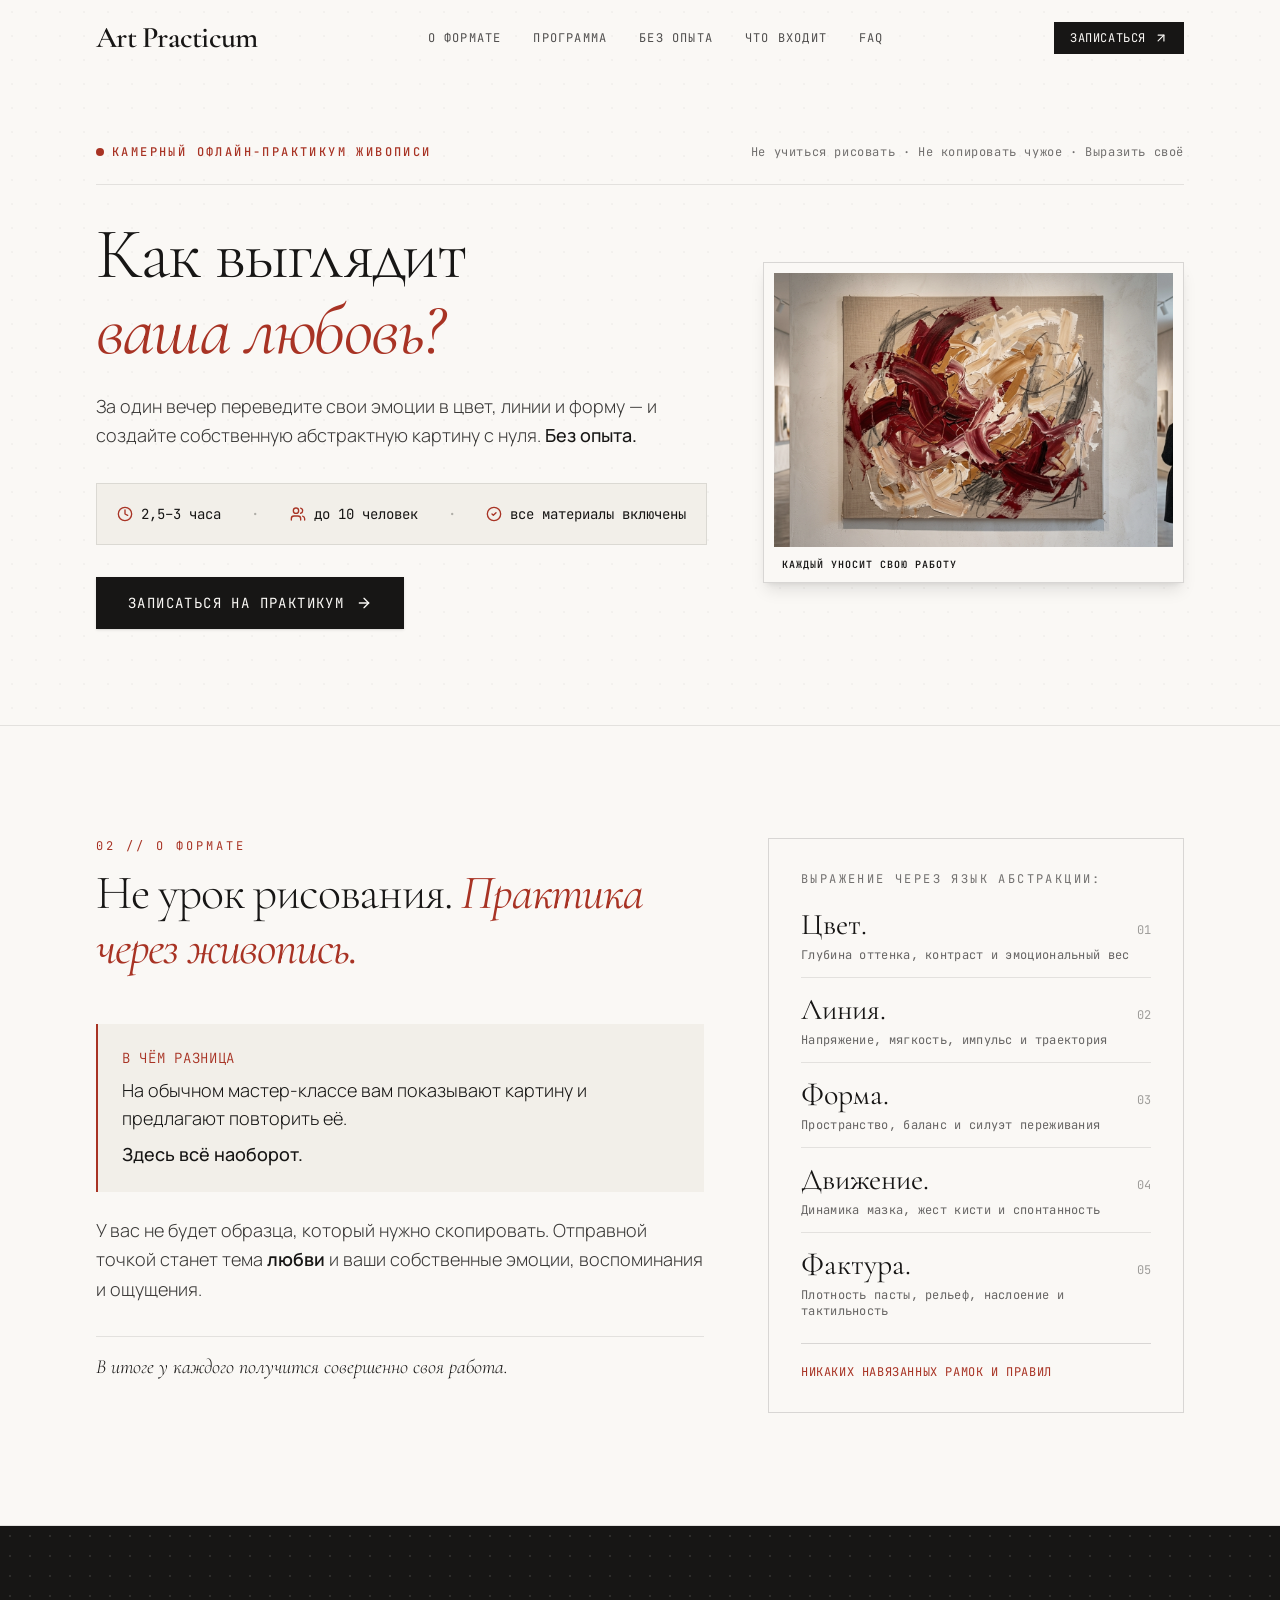
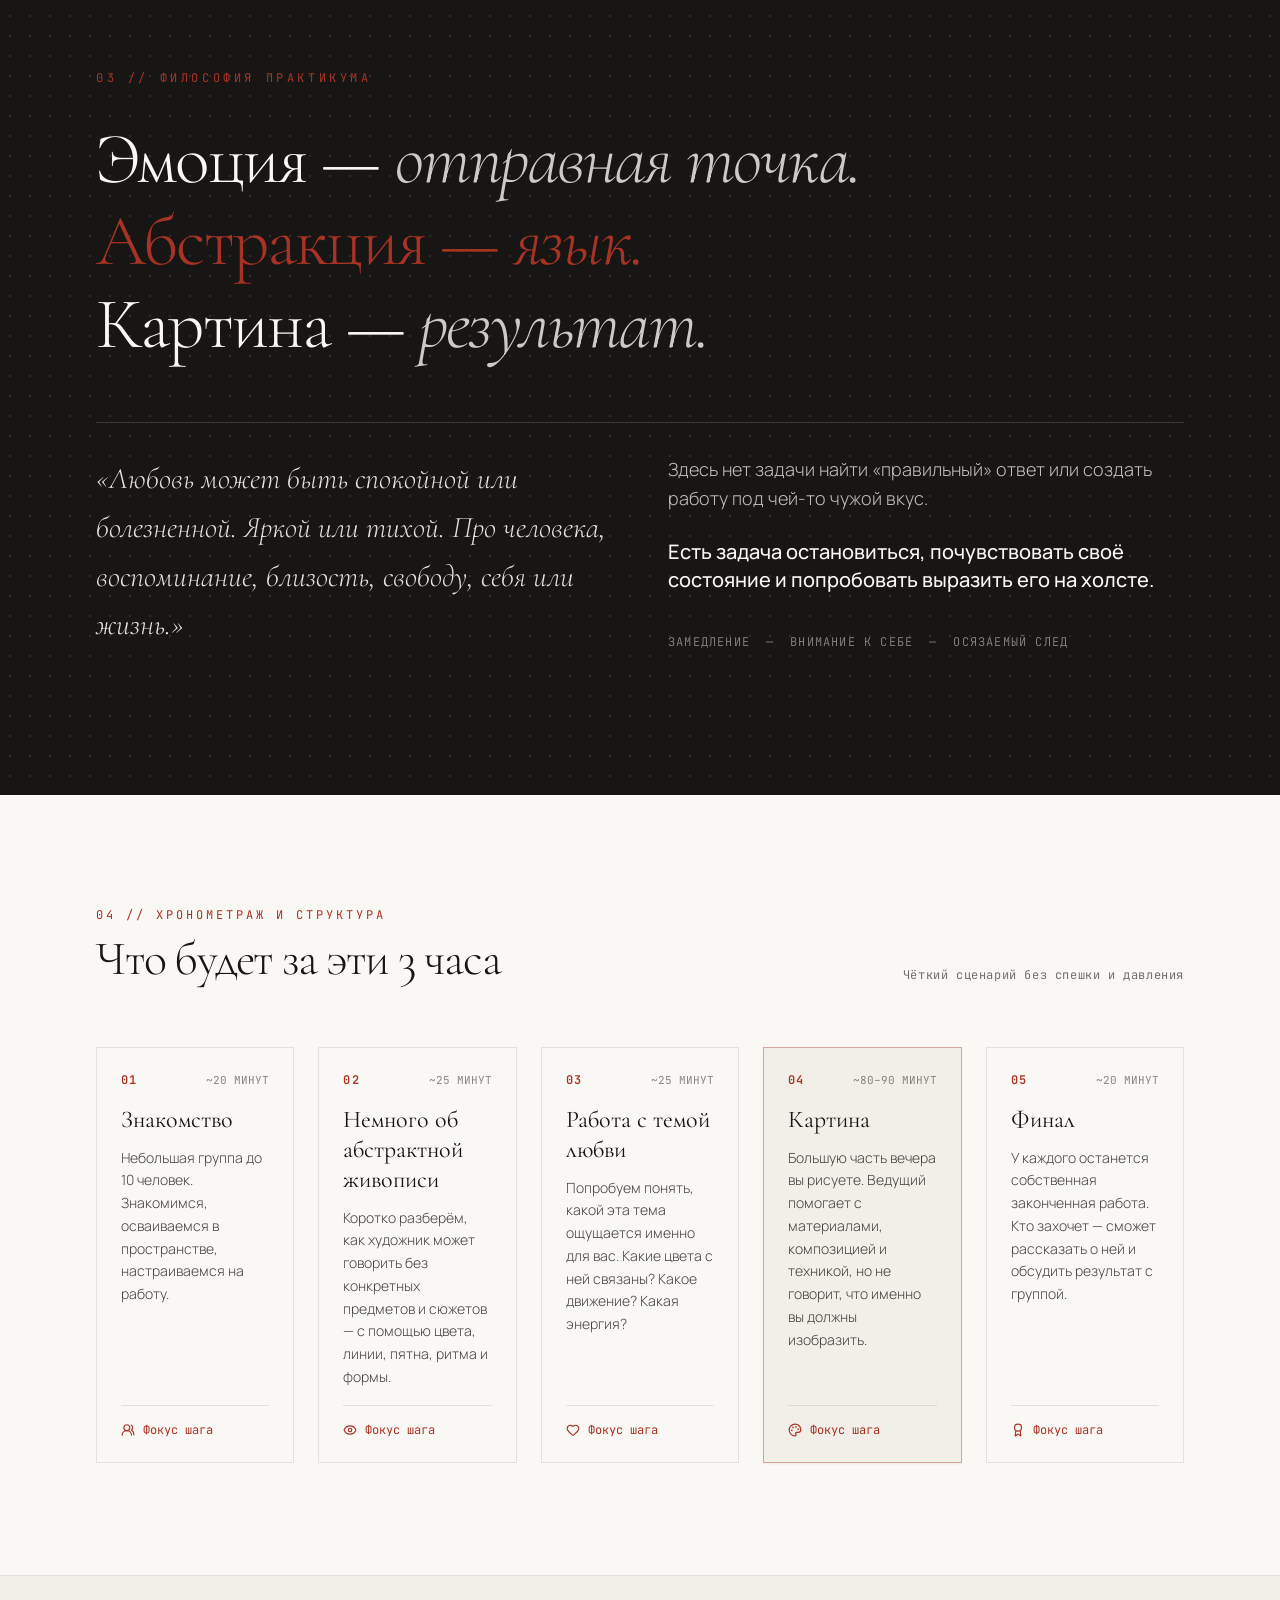
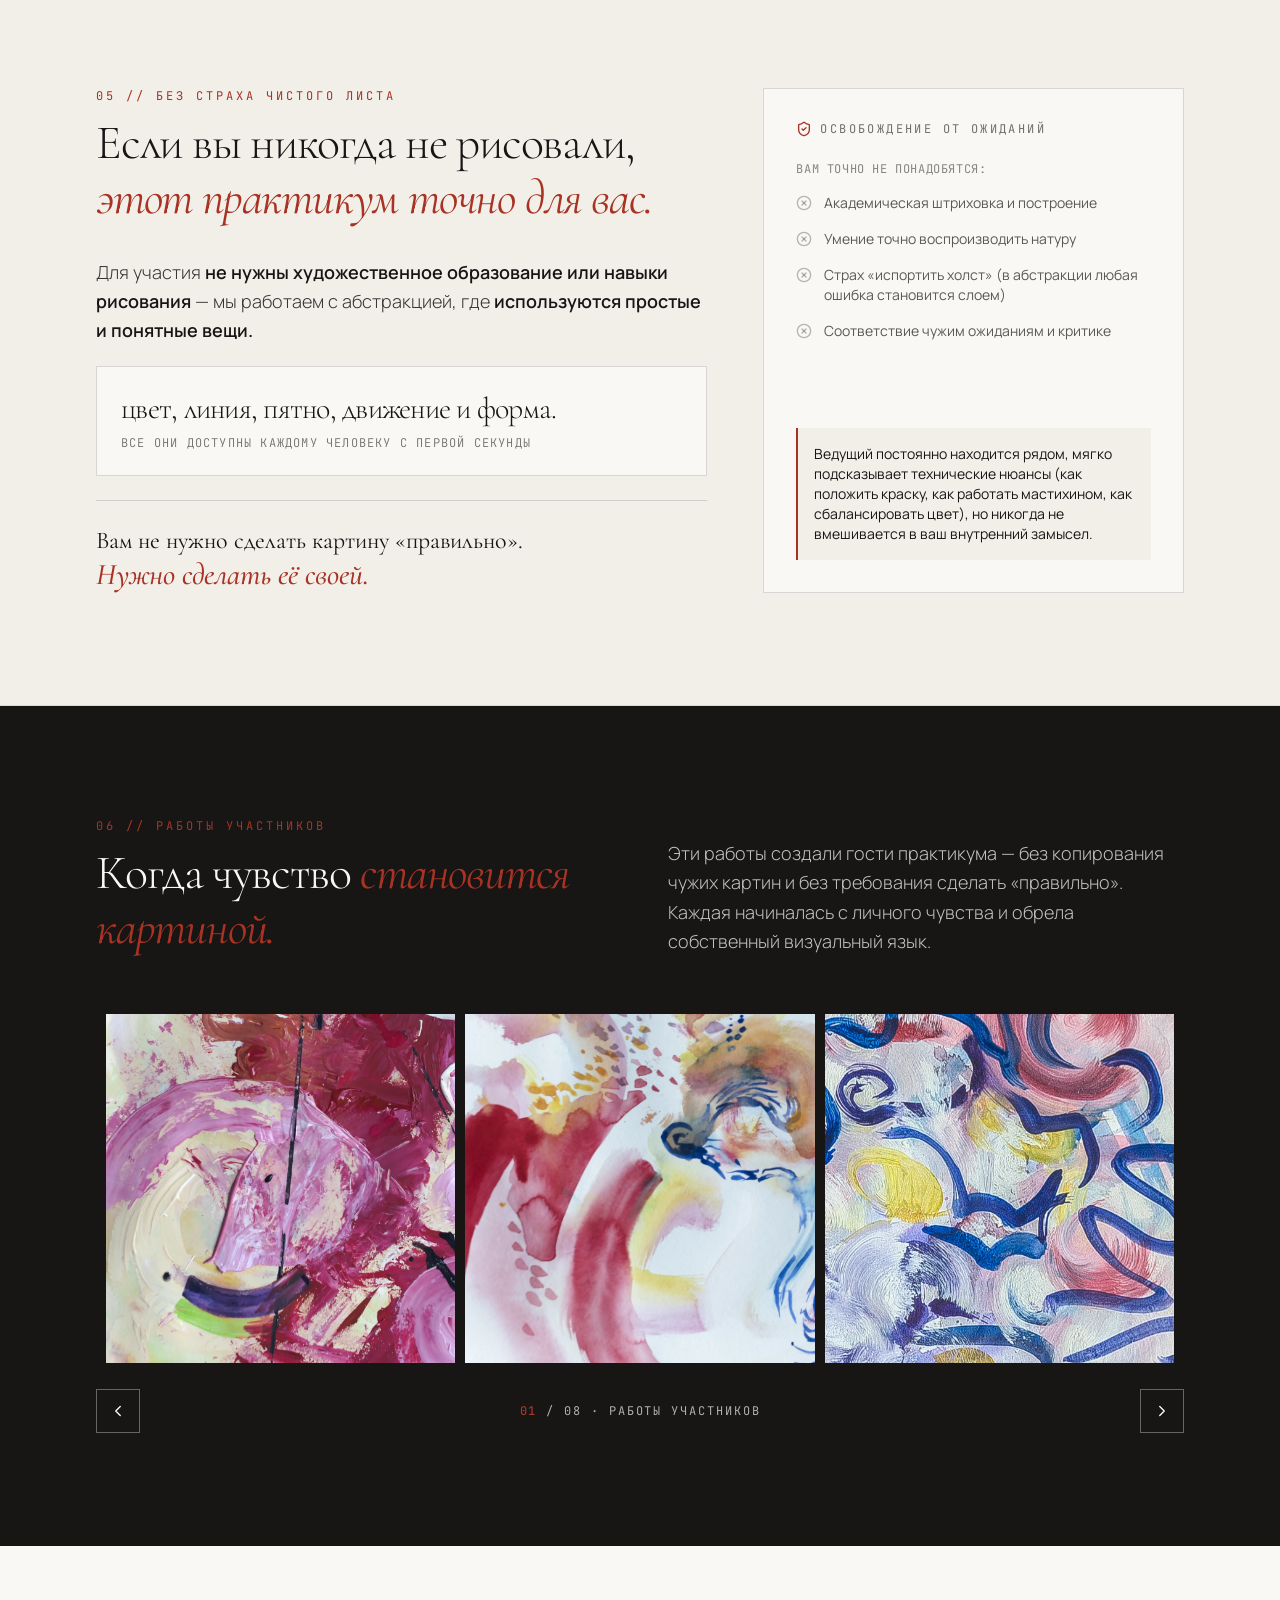
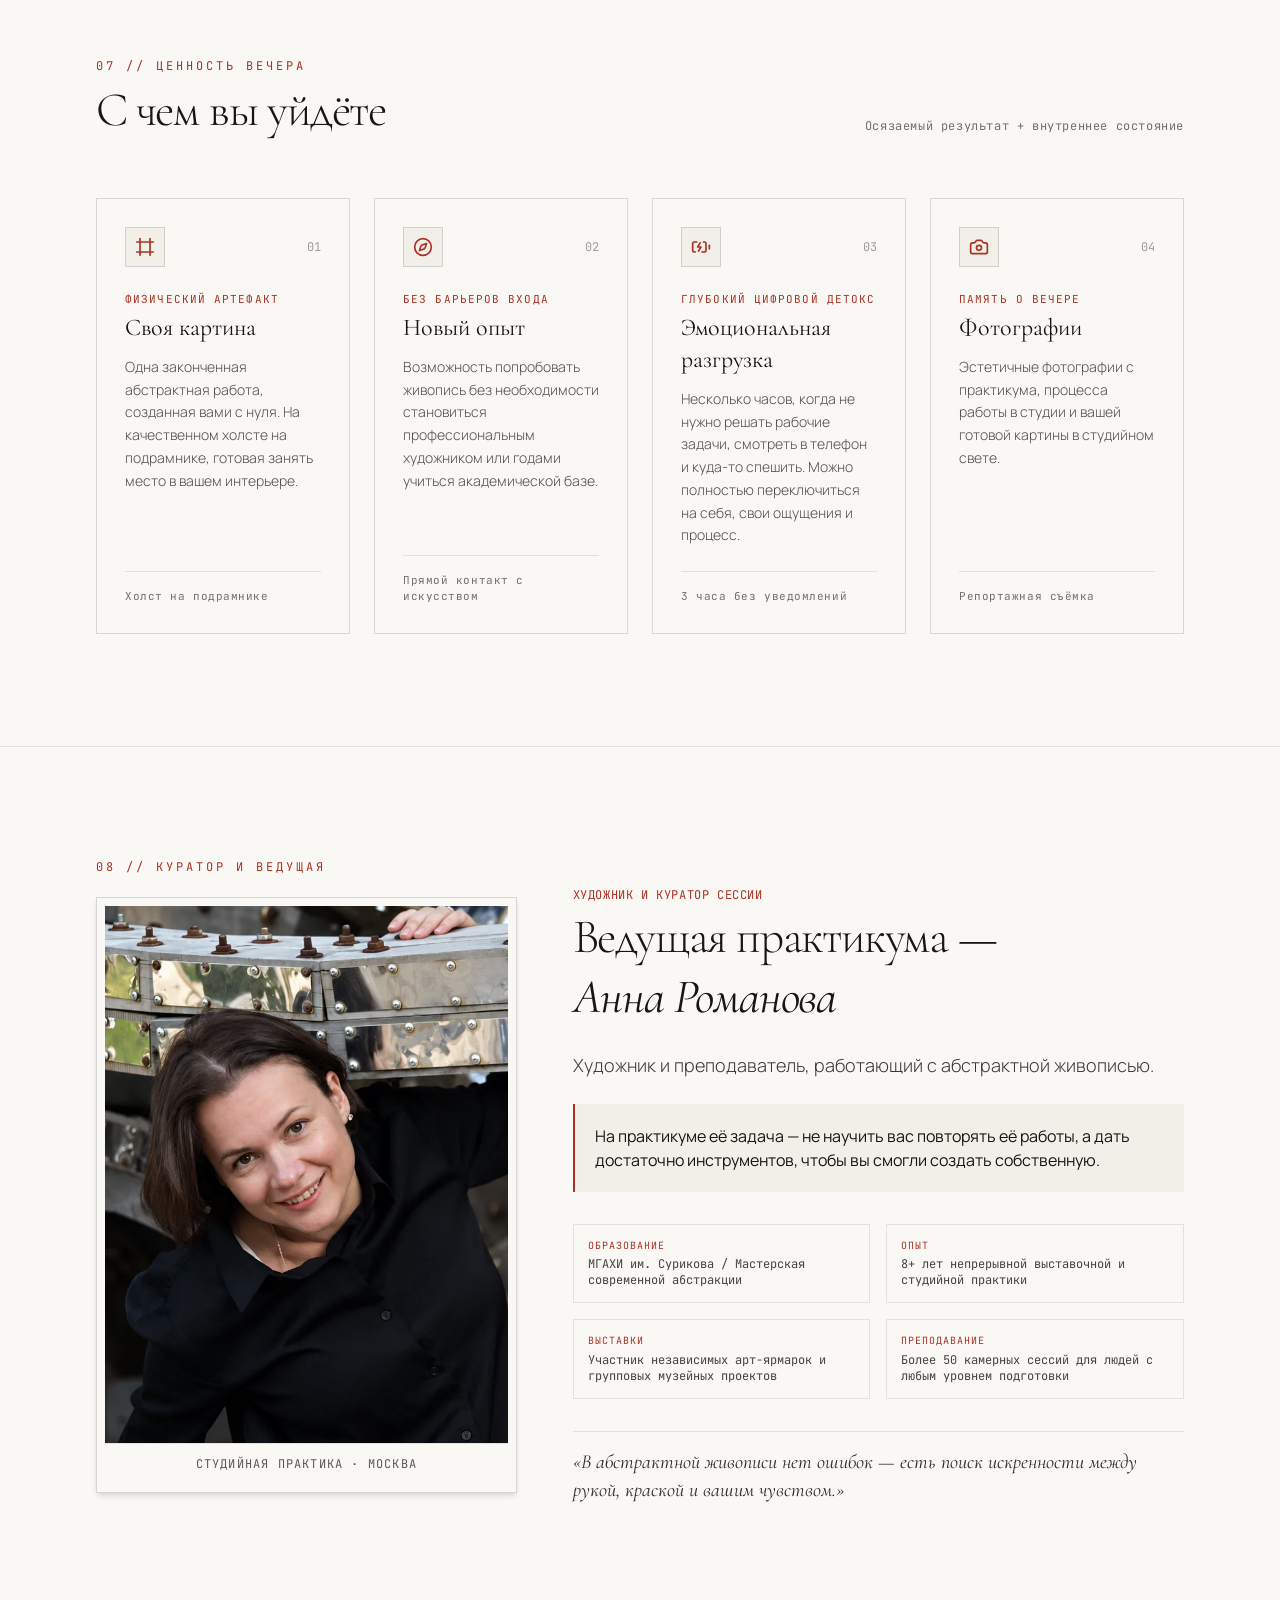
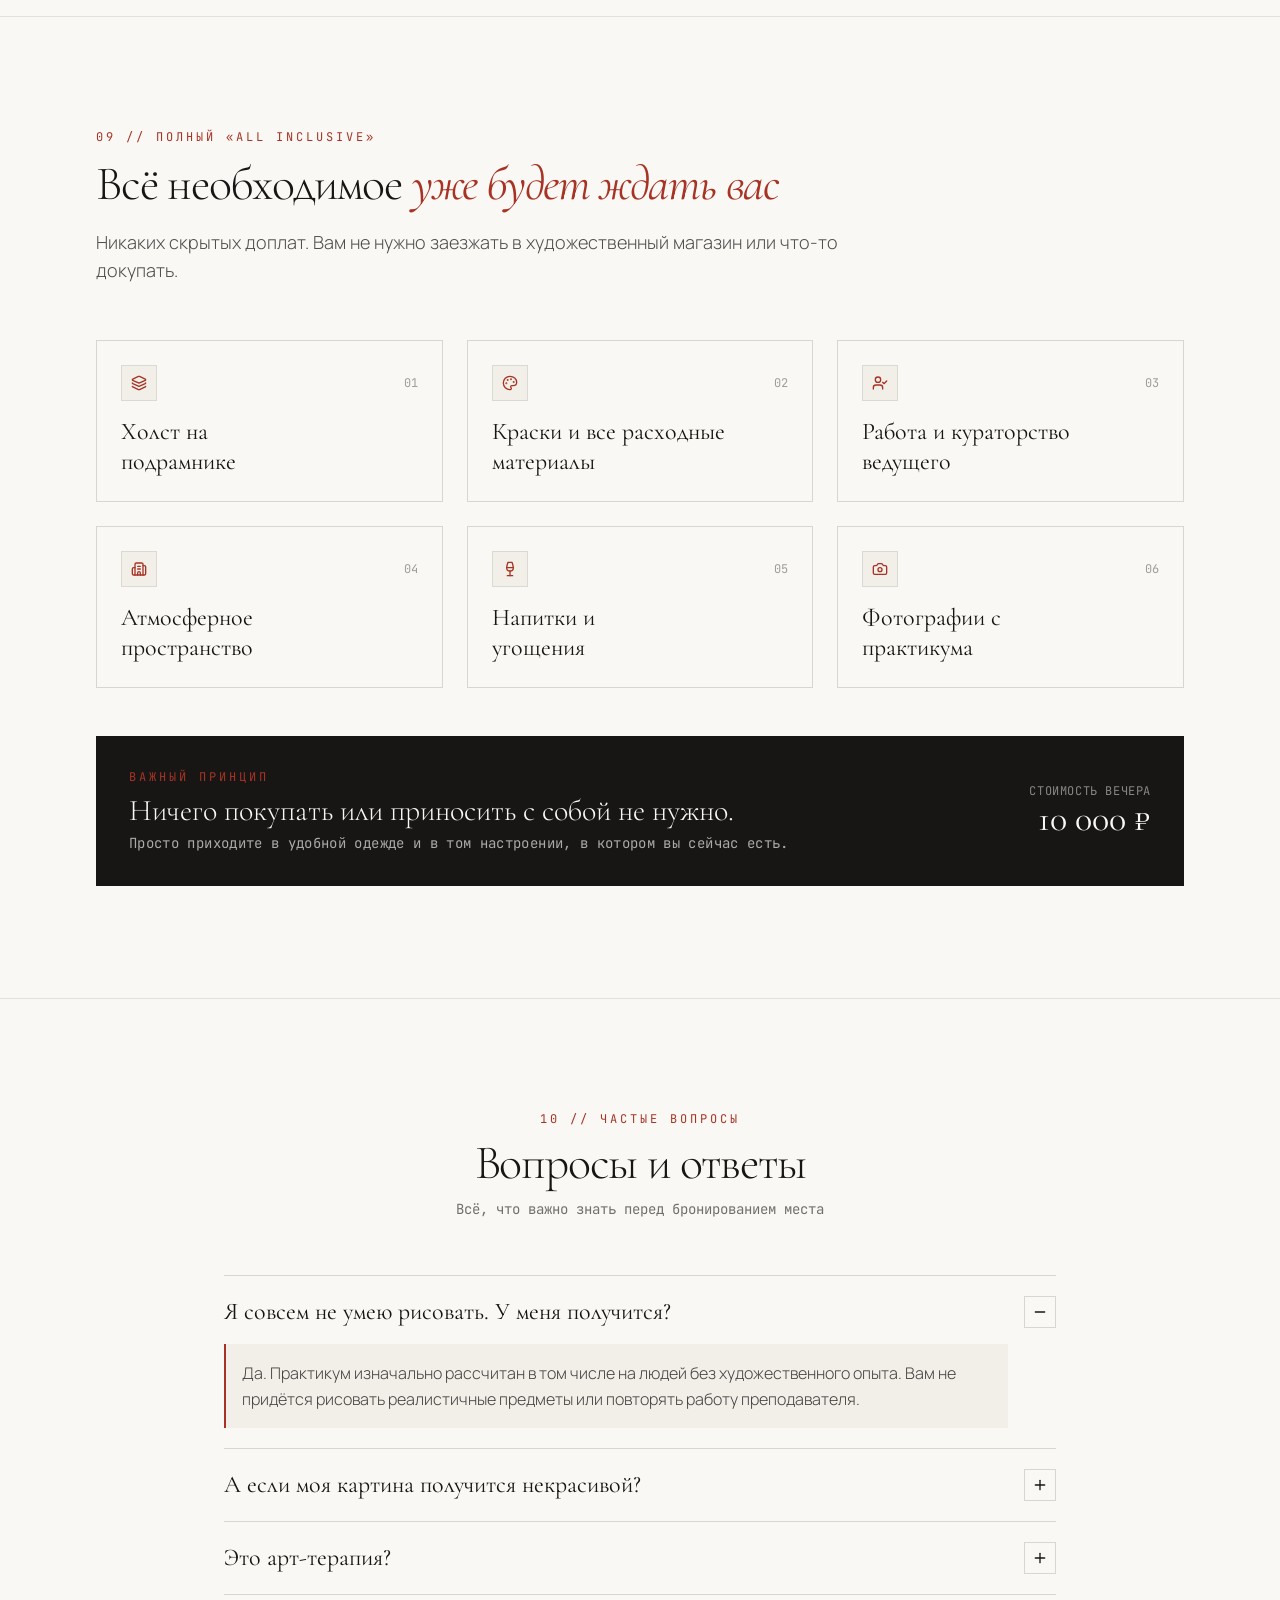
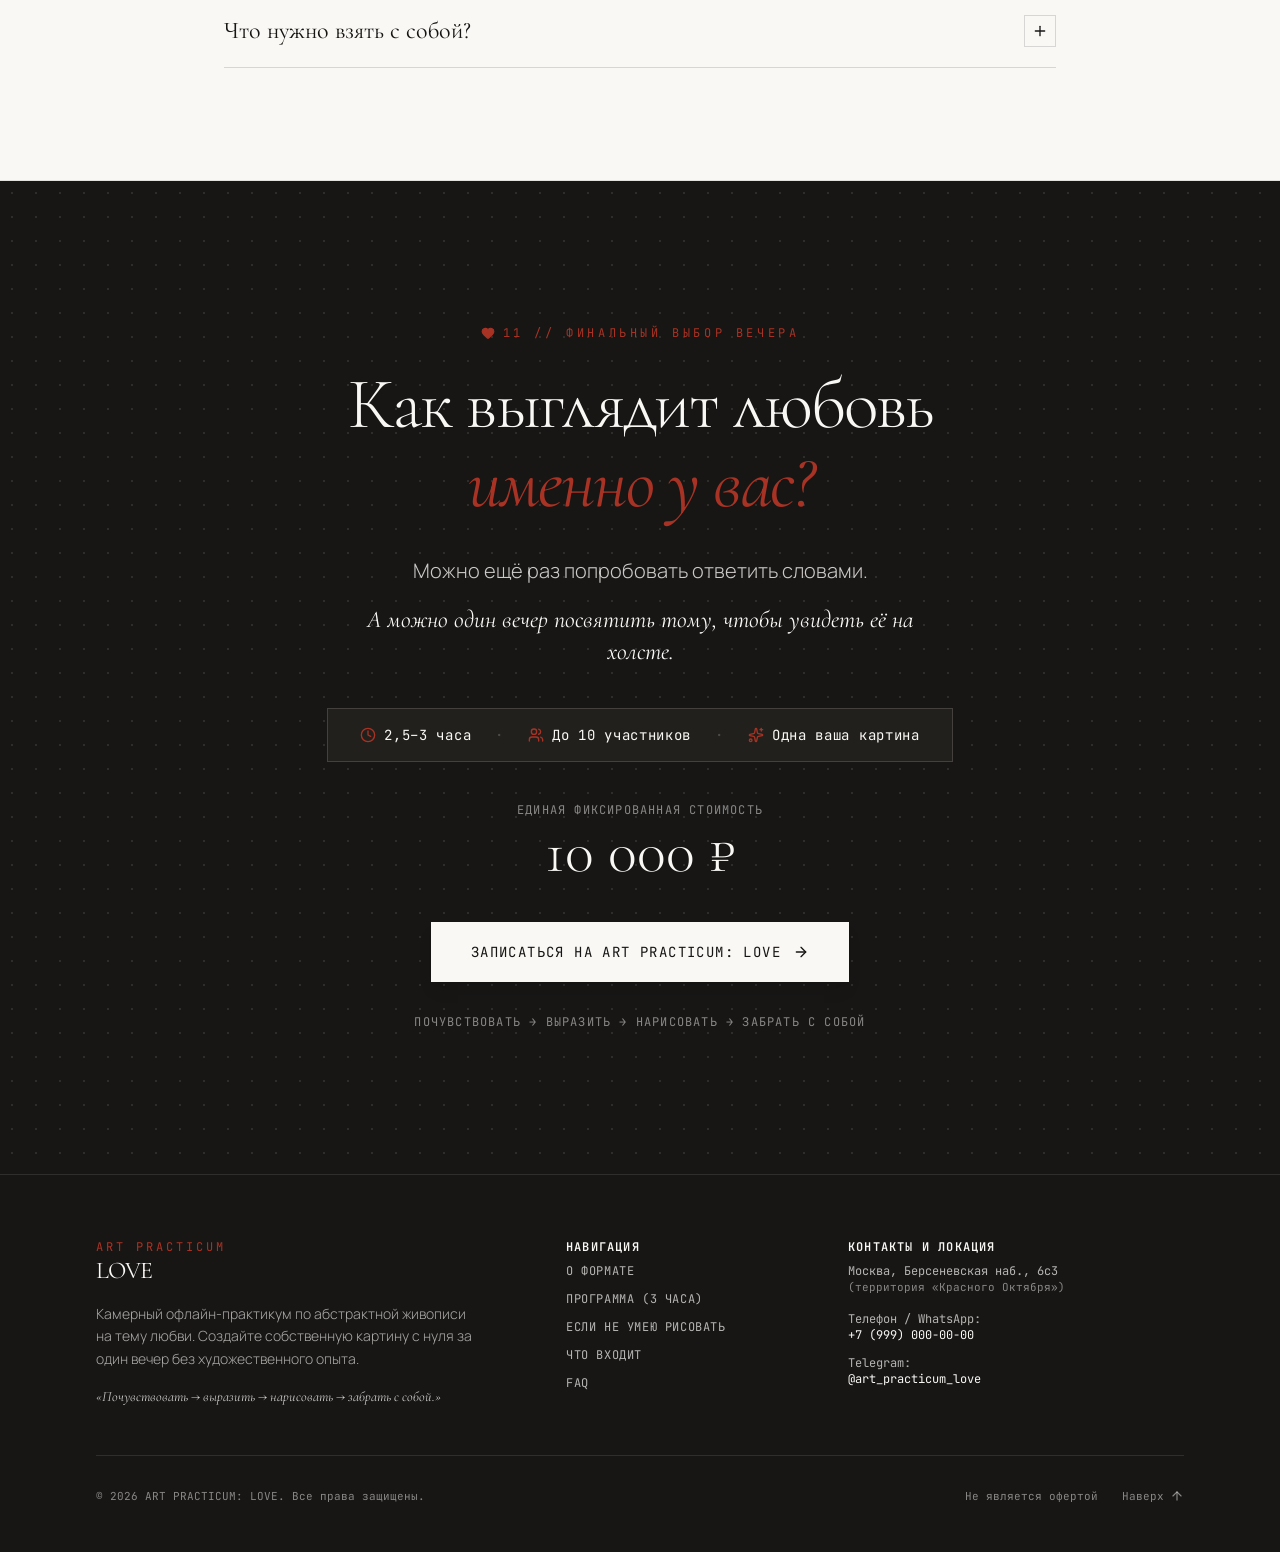
==== commit 75176c5d: "123" ====
--- a/index.html
+++ b/index.html
@@ -16,7 +16,7 @@
     <link rel="stylesheet" href="gallery.css" />
   </head>
   <body class="bg-[#FAF8F5] text-[#191716] antialiased selection:bg-[#B33927] selection:text-white">
-    <div id="root"><div class="min-h-screen bg-[#FAF8F5] text-[#171615] flex flex-col selection:bg-[#A83324] selection:text-[#FAF8F5]"><header id="main-header" class="fixed top-0 left-0 right-0 z-40 transition-all duration-300 bg-transparent py-5"><div class="max-w-6xl mx-auto px-5 sm:px-8 flex items-center justify-between"><a href="#" id="nav-logo" class="group inline-flex items-center text-left transition-opacity hover:opacity-80"><span class="font-serif text-2xl sm:text-3xl font-semibold tracking-tight text-[#171615]">Art Practicum</span></a><nav class="hidden md:flex items-center gap-8 text-xs font-mono tracking-widest uppercase text-[#171615]/75"><a href="#about" id="nav-link-about" class="hover:text-[#A83324] transition-colors py-1">О формате</a><a href="#program" id="nav-link-program" class="hover:text-[#A83324] transition-colors py-1">Программа</a><a href="#no-skills" id="nav-link-noskills" class="hover:text-[#A83324] transition-colors py-1">Без опыта</a><a href="#included" id="nav-link-included" class="hover:text-[#A83324] transition-colors py-1">Что входит</a><a href="#faq" id="nav-link-faq" class="hover:text-[#A83324] transition-colors py-1">FAQ</a></nav><div class="flex items-center gap-3"><button type="button" id="header-booking-btn" class="hidden sm:inline-flex items-center gap-2 px-4 py-2 bg-[#171615] text-[#FAF8F5] text-xs font-mono uppercase tracking-wider rounded-none hover:bg-[#A83324] transition-colors duration-200 cursor-pointer"><span>Записаться</span><svg xmlns="http://www.w3.org/2000/svg" width="24" height="24" viewBox="0 0 24 24" fill="none" stroke="currentColor" stroke-width="2" stroke-linecap="round" stroke-linejoin="round" class="lucide lucide-arrow-up-right w-3.5 h-3.5" aria-hidden="true"><path d="M7 7h10v10"></path><path d="M7 17 17 7"></path></svg></button><button type="button" id="mobile-menu-toggle-btn" class="md:hidden p-2 text-[#171615] hover:text-[#A83324] transition-colors" aria-label="Открыть меню"><svg xmlns="http://www.w3.org/2000/svg" width="24" height="24" viewBox="0 0 24 24" fill="none" stroke="currentColor" stroke-width="2" stroke-linecap="round" stroke-linejoin="round" class="lucide lucide-menu w-6 h-6" aria-hidden="true"><path d="M4 5h16"></path><path d="M4 12h16"></path><path d="M4 19h16"></path></svg></button></div></div></header><main class="flex-1"><section id="hero-section" class="relative pt-28 pb-16 md:pt-36 md:pb-24 overflow-hidden border-b border-[#171615]/10"><div class="absolute inset-0 canvas-bg opacity-70 pointer-events-none"></div><div class="relative max-w-6xl mx-auto px-5 sm:px-8"><div class="flex flex-wrap items-center justify-between gap-3 pb-6 mb-8 border-b border-[#171615]/10"><div class="flex items-center gap-2 font-mono text-xs uppercase tracking-[0.2em] text-[#A83324] font-medium"><span class="w-2 h-2 rounded-full bg-[#A83324] animate-pulse"></span><span>Камерный офлайн-практикум живописи</span></div><div class="font-mono text-xs text-[#171615]/60 tracking-wider">Не учиться рисовать · Не копировать чужое · Выразить своё</div></div><div class="grid grid-cols-1 lg:grid-cols-12 gap-10 lg:gap-14 items-center"><div class="lg:col-span-7 flex flex-col items-start"><h1 id="hero-title" class="font-serif text-4xl sm:text-6xl lg:text-7xl font-light tracking-tight text-[#171615] leading-[1.05] mb-6">Как выглядит <br><span class="italic font-normal text-[#A83324]">ваша любовь?</span></h1><div class="space-y-3 mb-8 max-w-xl text-base sm:text-lg text-[#171615]/85 font-light leading-relaxed"><p>За один вечер переведите свои эмоции в цвет, линии и форму — и создайте собственную абстрактную картину с нуля. <span class="font-medium text-[#171615]">Без опыта.</span></p></div><div id="hero-short-facts" class="w-full bg-[#F2EFE9] border border-[#171615]/10 p-4 sm:p-5 mb-8"><div class="flex flex-wrap items-center justify-between gap-y-3 text-xs sm:text-sm font-mono text-[#171615]"><div class="flex items-center gap-2"><svg xmlns="http://www.w3.org/2000/svg" width="24" height="24" viewBox="0 0 24 24" fill="none" stroke="currentColor" stroke-width="2" stroke-linecap="round" stroke-linejoin="round" class="lucide lucide-clock w-4 h-4 text-[#A83324]" aria-hidden="true"><path d="M12 6v6l4 2"></path><circle cx="12" cy="12" r="10"></circle></svg><span>2,5–3 часа</span></div><span class="hidden sm:inline text-[#171615]/30">·</span><div class="flex items-center gap-2"><svg xmlns="http://www.w3.org/2000/svg" width="24" height="24" viewBox="0 0 24 24" fill="none" stroke="currentColor" stroke-width="2" stroke-linecap="round" stroke-linejoin="round" class="lucide lucide-users w-4 h-4 text-[#A83324]" aria-hidden="true"><path d="M16 21v-2a4 4 0 0 0-4-4H6a4 4 0 0 0-4 4v2"></path><path d="M16 3.128a4 4 0 0 1 0 7.744"></path><path d="M22 21v-2a4 4 0 0 0-3-3.87"></path><circle cx="9" cy="7" r="4"></circle></svg><span>до 10 человек</span></div><span class="hidden sm:inline text-[#171615]/30">·</span><div class="flex items-center gap-2"><svg xmlns="http://www.w3.org/2000/svg" width="24" height="24" viewBox="0 0 24 24" fill="none" stroke="currentColor" stroke-width="2" stroke-linecap="round" stroke-linejoin="round" class="lucide lucide-circle-check w-4 h-4 text-[#A83324]" aria-hidden="true"><circle cx="12" cy="12" r="10"></circle><path d="m9 12 2 2 4-4"></path></svg><span>все материалы включены</span></div></div></div><div class="flex flex-col sm:flex-row items-start sm:items-center gap-4 w-full sm:w-auto"><button type="button" id="hero-cta-btn" class="w-full sm:w-auto px-8 py-4 bg-[#171615] text-[#FAF8F5] font-mono text-sm tracking-widest uppercase hover:bg-[#A83324] transition-all duration-200 flex items-center justify-center gap-3 cursor-pointer shadow-sm hover:translate-y-[-1px]"><span>Записаться на практикум</span><svg xmlns="http://www.w3.org/2000/svg" width="24" height="24" viewBox="0 0 24 24" fill="none" stroke="currentColor" stroke-width="2" stroke-linecap="round" stroke-linejoin="round" class="lucide lucide-arrow-right w-4 h-4" aria-hidden="true"><path d="M5 12h14"></path><path d="m12 5 7 7-7 7"></path></svg></button></div></div><div class="lg:col-span-5 relative"><div class="relative border border-[#171615]/15 p-2.5 bg-[#FAF8F5] shadow-lg"><div class="relative overflow-hidden aspect-[4/3] sm:aspect-[16/11] bg-[#EDE9E1]"><img alt="Абстрактная живопись на тему любви на холсте" referrerpolicy="no-referrer" class="w-full h-full object-cover grayscale-[15%] hover:grayscale-0 transition-all duration-700 hover:scale-[1.02]" src="assets/abstract_art_love_1788533571224.jpg"></div><div class="mt-2.5 px-2 flex justify-end items-center text-[10px] font-mono tracking-widest uppercase"><span class="font-semibold text-[#171615]">Каждый уносит свою работу</span></div></div></div></div></div></section><section id="about" class="py-20 md:py-28 border-b border-[#171615]/10 bg-[#FAF8F5]"><div class="max-w-6xl mx-auto px-5 sm:px-8"><div class="grid grid-cols-1 lg:grid-cols-12 gap-10 lg:gap-16"><div class="lg:col-span-7"><div class="font-mono text-xs uppercase tracking-[0.25em] text-[#A83324] mb-3">02 // О формате</div><h2 id="what-is-this-title" class="font-serif text-3xl sm:text-5xl font-light text-[#171615] max-w-2xl tracking-tight leading-[1.15] mb-12">Не урок рисования. <span class="italic block sm:inline font-normal text-[#A83324]">Практика через живопись.</span></h2><div class="space-y-6 text-base sm:text-lg text-[#171615]/85 font-light leading-relaxed"><div class="p-6 bg-[#F2EFE9] border-l-2 border-[#A83324] text-[#171615]"><p class="text-sm font-mono uppercase tracking-wider text-[#A83324] mb-2">В чём разница</p><p class="text-base sm:text-lg">На обычном мастер-классе вам показывают картину и предлагают повторить её.</p><p class="font-medium text-lg mt-2 text-[#171615]">Здесь всё наоборот.</p></div><p>У вас не будет образца, который нужно скопировать. Отправной точкой станет тема <strong class="font-semibold text-[#171615]">любви</strong> и ваши собственные эмоции, воспоминания и ощущения.</p><div class="pt-2"><p class="font-serif italic text-xl text-[#171615] border-t border-[#171615]/10 pt-4">В итоге у каждого получится совершенно своя работа.</p></div></div></div><div class="lg:col-span-5"><div class="bg-[#FAF8F5] border border-[#171615]/15 p-6 sm:p-8"><div class="text-xs font-mono uppercase tracking-[0.2em] text-[#171615]/60 mb-5">Выражение через язык абстракции:</div><div class="divide-y divide-[#171615]/10"><div class="py-3.5 first:pt-0 last:pb-0 group"><div class="flex items-baseline justify-between"><span class="font-serif text-2xl sm:text-3xl text-[#171615] group-hover:text-[#A83324] transition-colors">Цвет.</span><span class="font-mono text-xs text-[#171615]/40">01</span></div><p class="text-xs font-mono text-[#171615]/65 mt-1 tracking-wide">Глубина оттенка, контраст и эмоциональный вес</p></div><div class="py-3.5 first:pt-0 last:pb-0 group"><div class="flex items-baseline justify-between"><span class="font-serif text-2xl sm:text-3xl text-[#171615] group-hover:text-[#A83324] transition-colors">Линия.</span><span class="font-mono text-xs text-[#171615]/40">02</span></div><p class="text-xs font-mono text-[#171615]/65 mt-1 tracking-wide">Напряжение, мягкость, импульс и траектория</p></div><div class="py-3.5 first:pt-0 last:pb-0 group"><div class="flex items-baseline justify-between"><span class="font-serif text-2xl sm:text-3xl text-[#171615] group-hover:text-[#A83324] transition-colors">Форма.</span><span class="font-mono text-xs text-[#171615]/40">03</span></div><p class="text-xs font-mono text-[#171615]/65 mt-1 tracking-wide">Пространство, баланс и силуэт переживания</p></div><div class="py-3.5 first:pt-0 last:pb-0 group"><div class="flex items-baseline justify-between"><span class="font-serif text-2xl sm:text-3xl text-[#171615] group-hover:text-[#A83324] transition-colors">Движение.</span><span class="font-mono text-xs text-[#171615]/40">04</span></div><p class="text-xs font-mono text-[#171615]/65 mt-1 tracking-wide">Динамика мазка, жест кисти и спонтанность</p></div><div class="py-3.5 first:pt-0 last:pb-0 group"><div class="flex items-baseline justify-between"><span class="font-serif text-2xl sm:text-3xl text-[#171615] group-hover:text-[#A83324] transition-colors">Фактура.</span><span class="font-mono text-xs text-[#171615]/40">05</span></div><p class="text-xs font-mono text-[#171615]/65 mt-1 tracking-wide">Плотность пасты, рельеф, наслоение и тактильность</p></div></div><div class="mt-6 pt-5 border-t border-[#171615]/15 text-xs font-mono text-[#A83324] tracking-wider uppercase">Никаких навязанных рамок и правил</div></div></div></div></div></section><section id="core-idea" class="relative py-24 md:py-36 bg-[#171615] text-[#FAF8F5] overflow-hidden border-b border-[#171615]"><div class="absolute inset-0 opacity-10 bg-[radial-gradient(#FAF8F5_1px,transparent_1px)] [background-size:20px_20px] pointer-events-none"></div><div class="relative max-w-6xl mx-auto px-5 sm:px-8"><div class="font-mono text-xs uppercase tracking-[0.3em] text-[#A83324] mb-8">03 // Философия практикума</div><div class="mb-14 max-w-4xl"><h2 id="core-idea-title" class="font-serif text-3xl sm:text-5xl md:text-6xl lg:text-7xl font-light tracking-tight leading-[1.15]"><span class="block text-[#FAF8F5]">Эмоция — <span class="italic text-[#FAF8F5]/80">отправная точка.</span></span><span class="block text-[#A83324]">Абстракция — <span class="italic">язык.</span></span><span class="block text-[#FAF8F5]">Картина — <span class="italic text-[#FAF8F5]/80">результат.</span></span></h2></div><div class="grid grid-cols-1 md:grid-cols-12 gap-8 md:gap-14 pt-8 border-t border-[#FAF8F5]/15"><div class="md:col-span-6"><p class="font-serif text-2xl sm:text-3xl text-[#FAF8F5]/90 font-light leading-relaxed italic">«Любовь может быть спокойной или болезненной. Яркой или тихой. Про человека, воспоминание, близость, свободу, себя или жизнь.»</p></div><div class="md:col-span-6 space-y-6 text-base sm:text-lg text-[#FAF8F5]/75 font-light leading-relaxed"><p>Здесь нет задачи найти «правильный» ответ или создать работу под чей-то чужой вкус.</p><p class="text-[#FAF8F5] font-medium text-lg sm:text-xl">Есть задача остановиться, почувствовать своё состояние и попробовать выразить его на холсте.</p><div class="pt-4 flex items-center gap-4 text-xs font-mono tracking-widest uppercase text-[#FAF8F5]/50"><span>Замедление</span><span>—</span><span>Внимание к себе</span><span>—</span><span>Осязаемый след</span></div></div></div></div></section><section id="program" class="py-20 md:py-28 border-b border-[#171615]/10 bg-[#FAF8F5]"><div class="max-w-6xl mx-auto px-5 sm:px-8"><div class="flex flex-col md:flex-row md:items-end justify-between mb-16 gap-4"><div><div class="font-mono text-xs uppercase tracking-[0.25em] text-[#A83324] mb-3">04 // Хронометраж и структура</div><h2 id="schedule-title" class="font-serif text-3xl sm:text-5xl font-light text-[#171615] tracking-tight">Что будет за эти 3 часа</h2></div><div class="font-mono text-xs text-[#171615]/60 tracking-wider">Чёткий сценарий без спешки и давления</div></div><div class="grid grid-cols-1 md:grid-cols-5 gap-6"><div class="p-6 border flex flex-col justify-between transition-all duration-200 bg-[#FAF8F5] border-[#171615]/10 hover:border-[#171615]/30"><div><div class="flex items-center justify-between mb-4"><span class="font-mono text-xs font-semibold text-[#A83324] tracking-widest">01</span><span class="font-mono text-[11px] text-[#171615]/50 uppercase">~20 минут</span></div><h3 class="font-serif text-xl sm:text-2xl text-[#171615] font-normal leading-tight mb-3">Знакомство</h3><p class="text-sm text-[#171615]/80 font-light leading-relaxed mb-4">Небольшая группа до 10 человек. Знакомимся, осваиваемся в пространстве, настраиваемся на работу.</p></div><div class="pt-4 border-t border-[#171615]/10"><div class="flex items-center gap-2 text-xs font-mono text-[#A83324]"><svg xmlns="http://www.w3.org/2000/svg" width="24" height="24" viewBox="0 0 24 24" fill="none" stroke="currentColor" stroke-width="2" stroke-linecap="round" stroke-linejoin="round" class="lucide lucide-users-round w-3.5 h-3.5" aria-hidden="true"><path d="M18 21a8 8 0 0 0-16 0"></path><circle cx="10" cy="8" r="5"></circle><path d="M22 20c0-3.37-2-6.5-4-8a5 5 0 0 0-.45-8.3"></path></svg><span>Фокус шага</span></div></div></div><div class="p-6 border flex flex-col justify-between transition-all duration-200 bg-[#FAF8F5] border-[#171615]/10 hover:border-[#171615]/30"><div><div class="flex items-center justify-between mb-4"><span class="font-mono text-xs font-semibold text-[#A83324] tracking-widest">02</span><span class="font-mono text-[11px] text-[#171615]/50 uppercase">~25 минут</span></div><h3 class="font-serif text-xl sm:text-2xl text-[#171615] font-normal leading-tight mb-3">Немного об абстрактной живописи</h3><p class="text-sm text-[#171615]/80 font-light leading-relaxed mb-4">Коротко разберём, как художник может говорить без конкретных предметов и сюжетов — с помощью цвета, линии, пятна, ритма и формы.</p></div><div class="pt-4 border-t border-[#171615]/10"><div class="flex items-center gap-2 text-xs font-mono text-[#A83324]"><svg xmlns="http://www.w3.org/2000/svg" width="24" height="24" viewBox="0 0 24 24" fill="none" stroke="currentColor" stroke-width="2" stroke-linecap="round" stroke-linejoin="round" class="lucide lucide-eye w-3.5 h-3.5" aria-hidden="true"><path d="M2.062 12.348a1 1 0 0 1 0-.696 10.75 10.75 0 0 1 19.876 0 1 1 0 0 1 0 .696 10.75 10.75 0 0 1-19.876 0"></path><circle cx="12" cy="12" r="3"></circle></svg><span>Фокус шага</span></div></div></div><div class="p-6 border flex flex-col justify-between transition-all duration-200 bg-[#FAF8F5] border-[#171615]/10 hover:border-[#171615]/30"><div><div class="flex items-center justify-between mb-4"><span class="font-mono text-xs font-semibold text-[#A83324] tracking-widest">03</span><span class="font-mono text-[11px] text-[#171615]/50 uppercase">~25 минут</span></div><h3 class="font-serif text-xl sm:text-2xl text-[#171615] font-normal leading-tight mb-3">Работа с темой любви</h3><p class="text-sm text-[#171615]/80 font-light leading-relaxed mb-4">Попробуем понять, какой эта тема ощущается именно для вас. Какие цвета с ней связаны? Какое движение? Какая энергия?</p></div><div class="pt-4 border-t border-[#171615]/10"><div class="flex items-center gap-2 text-xs font-mono text-[#A83324]"><svg xmlns="http://www.w3.org/2000/svg" width="24" height="24" viewBox="0 0 24 24" fill="none" stroke="currentColor" stroke-width="2" stroke-linecap="round" stroke-linejoin="round" class="lucide lucide-heart w-3.5 h-3.5" aria-hidden="true"><path d="M2 9.5a5.5 5.5 0 0 1 9.591-3.676.56.56 0 0 0 .818 0A5.49 5.49 0 0 1 22 9.5c0 2.29-1.5 4-3 5.5l-5.492 5.313a2 2 0 0 1-3 .019L5 15c-1.5-1.5-3-3.2-3-5.5"></path></svg><span>Фокус шага</span></div></div></div><div class="p-6 border flex flex-col justify-between transition-all duration-200 bg-[#F2EFE9] border-[#A83324]/40 shadow-xs"><div><div class="flex items-center justify-between mb-4"><span class="font-mono text-xs font-semibold text-[#A83324] tracking-widest">04</span><span class="font-mono text-[11px] text-[#171615]/50 uppercase">~80–90 минут</span></div><h3 class="font-serif text-xl sm:text-2xl text-[#171615] font-normal leading-tight mb-3">Картина</h3><p class="text-sm text-[#171615]/80 font-light leading-relaxed mb-4">Большую часть вечера вы рисуете. Ведущий помогает с материалами, композицией и техникой, но не говорит, что именно вы должны изобразить.</p></div><div class="pt-4 border-t border-[#171615]/10"><div class="flex items-center gap-2 text-xs font-mono text-[#A83324]"><svg xmlns="http://www.w3.org/2000/svg" width="24" height="24" viewBox="0 0 24 24" fill="none" stroke="currentColor" stroke-width="2" stroke-linecap="round" stroke-linejoin="round" class="lucide lucide-palette w-3.5 h-3.5" aria-hidden="true"><path d="M12 22a1 1 0 0 1 0-20 10 9 0 0 1 10 9 5 5 0 0 1-5 5h-2.25a1.75 1.75 0 0 0-1.4 2.8l.3.4a1.75 1.75 0 0 1-1.4 2.8z"></path><circle cx="13.5" cy="6.5" r=".5" fill="currentColor"></circle><circle cx="17.5" cy="10.5" r=".5" fill="currentColor"></circle><circle cx="6.5" cy="12.5" r=".5" fill="currentColor"></circle><circle cx="8.5" cy="7.5" r=".5" fill="currentColor"></circle></svg><span>Фокус шага</span></div></div></div><div class="p-6 border flex flex-col justify-between transition-all duration-200 bg-[#FAF8F5] border-[#171615]/10 hover:border-[#171615]/30"><div><div class="flex items-center justify-between mb-4"><span class="font-mono text-xs font-semibold text-[#A83324] tracking-widest">05</span><span class="font-mono text-[11px] text-[#171615]/50 uppercase">~20 минут</span></div><h3 class="font-serif text-xl sm:text-2xl text-[#171615] font-normal leading-tight mb-3">Финал</h3><p class="text-sm text-[#171615]/80 font-light leading-relaxed mb-4">У каждого останется собственная законченная работа. Кто захочет — сможет рассказать о ней и обсудить результат с группой.</p></div><div class="pt-4 border-t border-[#171615]/10"><div class="flex items-center gap-2 text-xs font-mono text-[#A83324]"><svg xmlns="http://www.w3.org/2000/svg" width="24" height="24" viewBox="0 0 24 24" fill="none" stroke="currentColor" stroke-width="2" stroke-linecap="round" stroke-linejoin="round" class="lucide lucide-award w-3.5 h-3.5" aria-hidden="true"><path d="m15.477 12.89 1.515 8.526a.5.5 0 0 1-.81.47l-3.58-2.687a1 1 0 0 0-1.197 0l-3.586 2.686a.5.5 0 0 1-.81-.469l1.514-8.526"></path><circle cx="12" cy="8" r="6"></circle></svg><span>Фокус шага</span></div></div></div></div></div></section><section id="no-skills" class="py-20 md:py-28 border-b border-[#171615]/10 bg-[#F2EFE9] relative overflow-hidden"><div class="max-w-6xl mx-auto px-5 sm:px-8"><div class="grid grid-cols-1 lg:grid-cols-12 gap-10 lg:gap-14 items-stretch"><div class="lg:col-span-7"><div class="font-mono text-xs uppercase tracking-[0.25em] text-[#A83324] mb-3">05 // Без страха чистого листа</div><h2 id="no-experience-title" class="font-serif text-3xl sm:text-5xl font-light text-[#171615] max-w-3xl tracking-tight leading-[1.15] mb-8">Если вы никогда не рисовали, <span class="italic font-normal text-[#A83324]">этот практикум точно для вас.</span></h2><div class="flex flex-col justify-between space-y-6"><div class="space-y-5 text-base sm:text-lg text-[#171615]/85 font-light leading-relaxed"><p>Для участия <strong class="font-semibold text-[#171615]">не нужны художественное образование или навыки рисования</strong> — мы работаем с абстракцией, где <strong class="font-semibold text-[#171615]">используются простые и понятные вещи.</strong></p><div class="p-5 sm:p-6 bg-[#FAF8F5] border border-[#171615]/15"><div class="font-serif text-2xl sm:text-3xl text-[#171615] tracking-tight">цвет, линия, пятно, движение и форма.</div><div class="mt-2 text-xs font-mono uppercase tracking-widest text-[#171615]/60">Все они доступны каждому человеку с первой секунды</div></div></div><div class="pt-6 border-t border-[#171615]/15"><div class="text-xl sm:text-2xl font-serif text-[#171615]">Вам не нужно сделать картину «правильно». <br><span class="font-medium italic text-[#A83324] text-2xl sm:text-3xl">Нужно сделать её своей.</span></div></div></div></div><div class="lg:col-span-5 flex flex-col justify-between bg-[#FAF8F5] border border-[#171615]/15 p-6 sm:p-8"><div><div class="text-xs font-mono uppercase tracking-[0.2em] text-[#171615]/60 mb-6 flex items-center gap-2"><svg xmlns="http://www.w3.org/2000/svg" width="24" height="24" viewBox="0 0 24 24" fill="none" stroke="currentColor" stroke-width="2" stroke-linecap="round" stroke-linejoin="round" class="lucide lucide-shield-check w-4 h-4 text-[#A83324]" aria-hidden="true"><path d="M20 13c0 5-3.5 7.5-7.66 8.95a1 1 0 0 1-.67-.01C7.5 20.5 4 18 4 13V6a1 1 0 0 1 1-1c2 0 4.5-1.2 6.24-2.72a1.17 1.17 0 0 1 1.52 0C14.51 3.81 17 5 19 5a1 1 0 0 1 1 1z"></path><path d="m9 12 2 2 4-4"></path></svg><span>Освобождение от ожиданий</span></div><div class="space-y-4 mb-8"><div class="text-xs font-mono uppercase text-[#171615]/50 tracking-wider">Вам ТОЧНО не понадобятся:</div><div class="flex items-start gap-3 text-sm text-[#171615]/70"><svg xmlns="http://www.w3.org/2000/svg" width="24" height="24" viewBox="0 0 24 24" fill="none" stroke="currentColor" stroke-width="2" stroke-linecap="round" stroke-linejoin="round" class="lucide lucide-circle-x w-4 h-4 text-[#171615]/30 shrink-0 mt-0.5" aria-hidden="true"><circle cx="12" cy="12" r="10"></circle><path d="m15 9-6 6"></path><path d="m9 9 6 6"></path></svg><span>Академическая штриховка и построение</span></div><div class="flex items-start gap-3 text-sm text-[#171615]/70"><svg xmlns="http://www.w3.org/2000/svg" width="24" height="24" viewBox="0 0 24 24" fill="none" stroke="currentColor" stroke-width="2" stroke-linecap="round" stroke-linejoin="round" class="lucide lucide-circle-x w-4 h-4 text-[#171615]/30 shrink-0 mt-0.5" aria-hidden="true"><circle cx="12" cy="12" r="10"></circle><path d="m15 9-6 6"></path><path d="m9 9 6 6"></path></svg><span>Умение точно воспроизводить натуру</span></div><div class="flex items-start gap-3 text-sm text-[#171615]/70"><svg xmlns="http://www.w3.org/2000/svg" width="24" height="24" viewBox="0 0 24 24" fill="none" stroke="currentColor" stroke-width="2" stroke-linecap="round" stroke-linejoin="round" class="lucide lucide-circle-x w-4 h-4 text-[#171615]/30 shrink-0 mt-0.5" aria-hidden="true"><circle cx="12" cy="12" r="10"></circle><path d="m15 9-6 6"></path><path d="m9 9 6 6"></path></svg><span>Страх «испортить холст» (в абстракции любая ошибка становится слоем)</span></div><div class="flex items-start gap-3 text-sm text-[#171615]/70"><svg xmlns="http://www.w3.org/2000/svg" width="24" height="24" viewBox="0 0 24 24" fill="none" stroke="currentColor" stroke-width="2" stroke-linecap="round" stroke-linejoin="round" class="lucide lucide-circle-x w-4 h-4 text-[#171615]/30 shrink-0 mt-0.5" aria-hidden="true"><circle cx="12" cy="12" r="10"></circle><path d="m15 9-6 6"></path><path d="m9 9 6 6"></path></svg><span>Соответствие чужим ожиданиям и критике</span></div></div></div><div class="p-4 bg-[#F2EFE9] border-l-2 border-[#A83324] text-xs sm:text-sm text-[#171615]">Ведущий постоянно находится рядом, мягко подсказывает технические нюансы (как положить краску, как работать мастихином, как сбалансировать цвет), но никогда не вмешивается в ваш внутренний замысел.</div></div></div></div></section><section id="participant-works" class="py-20 md:py-28 border-b border-[#171615] bg-[#171615] text-[#FAF8F5]"><div class="max-w-6xl mx-auto px-5 sm:px-8"><div class="grid grid-cols-1 md:grid-cols-12 gap-8 md:gap-14 mb-12"><div class="md:col-span-6"><div class="font-mono text-xs uppercase tracking-[0.25em] text-[#A83324] mb-3">06 // Работы участников</div><h2 id="participant-works-title" class="font-serif text-3xl sm:text-5xl font-light tracking-tight leading-[1.15]">Когда чувство <span class="italic font-normal text-[#A83324]">становится картиной.</span></h2></div><div class="md:col-span-6 md:flex md:items-end"><p class="text-base sm:text-lg text-[#FAF8F5]/75 font-light leading-relaxed">Эти работы создали гости практикума — без копирования чужих картин и без требования сделать «правильно». Каждая начиналась с личного чувства и обрела собственный визуальный язык.</p></div></div><div id="participant-gallery" class="participant-gallery" role="region" aria-roledescription="карусель" aria-label="Работы участников практикума" tabindex="0"><div class="participant-gallery__viewport"><div class="participant-gallery__track"></div></div><div class="participant-gallery__controls"><button id="participant-gallery-prev" class="participant-gallery__button" type="button" aria-label="Предыдущая работа"><svg viewBox="0 0 24 24" fill="none" stroke="currentColor" stroke-width="1.8" stroke-linecap="round" stroke-linejoin="round" aria-hidden="true"><path d="m15 18-6-6 6-6"></path></svg></button><div id="participant-gallery-counter" class="participant-gallery__counter" aria-live="polite"><strong>01–03</strong> / 08 · Работы участников</div><button id="participant-gallery-next" class="participant-gallery__button" type="button" aria-label="Следующая работа"><svg viewBox="0 0 24 24" fill="none" stroke="currentColor" stroke-width="1.8" stroke-linecap="round" stroke-linejoin="round" aria-hidden="true"><path d="m9 18 6-6-6-6"></path></svg></button></div></div></div></section><section class="py-20 md:py-28 border-b border-[#171615]/10 bg-[#FAF8F5]"><div class="max-w-6xl mx-auto px-5 sm:px-8"><div class="flex flex-col md:flex-row md:items-end justify-between mb-16 gap-4"><div><div class="font-mono text-xs uppercase tracking-[0.25em] text-[#A83324] mb-3">07 // Ценность вечера</div><h2 id="what-you-get-title" class="font-serif text-3xl sm:text-5xl font-light text-[#171615] tracking-tight">С чем вы уйдёте</h2></div><div class="font-mono text-xs text-[#171615]/60 tracking-wider">Осязаемый результат + внутреннее состояние</div></div><div class="grid grid-cols-1 md:grid-cols-2 lg:grid-cols-4 gap-6"><div id="result-painting" class="bg-[#FAF8F5] border border-[#171615]/15 p-6 sm:p-7 flex flex-col justify-between hover:border-[#A83324] hover:shadow-xs transition-all duration-200 group"><div><div class="flex items-center justify-between mb-6"><div class="w-10 h-10 border border-[#171615]/15 flex items-center justify-center bg-[#F2EFE9] text-[#A83324] group-hover:bg-[#171615] group-hover:text-[#FAF8F5] transition-colors"><svg xmlns="http://www.w3.org/2000/svg" width="24" height="24" viewBox="0 0 24 24" fill="none" stroke="currentColor" stroke-width="2" stroke-linecap="round" stroke-linejoin="round" class="lucide lucide-frame w-5 h-5" aria-hidden="true"><line x1="22" x2="2" y1="6" y2="6"></line><line x1="22" x2="2" y1="18" y2="18"></line><line x1="6" x2="6" y1="2" y2="22"></line><line x1="18" x2="18" y1="2" y2="22"></line></svg></div><span class="font-mono text-xs text-[#171615]/40">01</span></div><div class="text-[11px] font-mono uppercase tracking-widest text-[#A83324] mb-1">Физический артефакт</div><h3 class="font-serif text-2xl text-[#171615] font-normal mb-3">Своя картина</h3><p class="text-sm text-[#171615]/75 font-light leading-relaxed mb-6">Одна законченная абстрактная работа, созданная вами с нуля. На качественном холсте на подрамнике, готовая занять место в вашем интерьере.</p></div><div class="pt-4 border-t border-[#171615]/10 text-[11px] font-mono text-[#171615]/60 tracking-wider">Холст на подрамнике</div></div><div id="result-experience" class="bg-[#FAF8F5] border border-[#171615]/15 p-6 sm:p-7 flex flex-col justify-between hover:border-[#A83324] hover:shadow-xs transition-all duration-200 group"><div><div class="flex items-center justify-between mb-6"><div class="w-10 h-10 border border-[#171615]/15 flex items-center justify-center bg-[#F2EFE9] text-[#A83324] group-hover:bg-[#171615] group-hover:text-[#FAF8F5] transition-colors"><svg xmlns="http://www.w3.org/2000/svg" width="24" height="24" viewBox="0 0 24 24" fill="none" stroke="currentColor" stroke-width="2" stroke-linecap="round" stroke-linejoin="round" class="lucide lucide-compass w-5 h-5" aria-hidden="true"><path d="m16.24 7.76-1.804 5.411a2 2 0 0 1-1.265 1.265L7.76 16.24l1.804-5.411a2 2 0 0 1 1.265-1.265z"></path><circle cx="12" cy="12" r="10"></circle></svg></div><span class="font-mono text-xs text-[#171615]/40">02</span></div><div class="text-[11px] font-mono uppercase tracking-widest text-[#A83324] mb-1">Без барьеров входа</div><h3 class="font-serif text-2xl text-[#171615] font-normal mb-3">Новый опыт</h3><p class="text-sm text-[#171615]/75 font-light leading-relaxed mb-6">Возможность попробовать живопись без необходимости становиться профессиональным художником или годами учиться академической базе.</p></div><div class="pt-4 border-t border-[#171615]/10 text-[11px] font-mono text-[#171615]/60 tracking-wider">Прямой контакт с искусством</div></div><div id="result-discharge" class="bg-[#FAF8F5] border border-[#171615]/15 p-6 sm:p-7 flex flex-col justify-between hover:border-[#A83324] hover:shadow-xs transition-all duration-200 group"><div><div class="flex items-center justify-between mb-6"><div class="w-10 h-10 border border-[#171615]/15 flex items-center justify-center bg-[#F2EFE9] text-[#A83324] group-hover:bg-[#171615] group-hover:text-[#FAF8F5] transition-colors"><svg xmlns="http://www.w3.org/2000/svg" width="24" height="24" viewBox="0 0 24 24" fill="none" stroke="currentColor" stroke-width="2" stroke-linecap="round" stroke-linejoin="round" class="lucide lucide-battery-charging w-5 h-5" aria-hidden="true"><path d="m11 7-3 5h4l-3 5"></path><path d="M14.856 6H16a2 2 0 0 1 2 2v8a2 2 0 0 1-2 2h-2.935"></path><path d="M22 14v-4"></path><path d="M5.14 18H4a2 2 0 0 1-2-2V8a2 2 0 0 1 2-2h2.936"></path></svg></div><span class="font-mono text-xs text-[#171615]/40">03</span></div><div class="text-[11px] font-mono uppercase tracking-widest text-[#A83324] mb-1">Глубокий цифровой детокс</div><h3 class="font-serif text-2xl text-[#171615] font-normal mb-3">Эмоциональная разгрузка</h3><p class="text-sm text-[#171615]/75 font-light leading-relaxed mb-6">Несколько часов, когда не нужно решать рабочие задачи, смотреть в телефон и куда-то спешить. Можно полностью переключиться на себя, свои ощущения и процесс.</p></div><div class="pt-4 border-t border-[#171615]/10 text-[11px] font-mono text-[#171615]/60 tracking-wider">3 часа без уведомлений</div></div><div id="result-photos" class="bg-[#FAF8F5] border border-[#171615]/15 p-6 sm:p-7 flex flex-col justify-between hover:border-[#A83324] hover:shadow-xs transition-all duration-200 group"><div><div class="flex items-center justify-between mb-6"><div class="w-10 h-10 border border-[#171615]/15 flex items-center justify-center bg-[#F2EFE9] text-[#A83324] group-hover:bg-[#171615] group-hover:text-[#FAF8F5] transition-colors"><svg xmlns="http://www.w3.org/2000/svg" width="24" height="24" viewBox="0 0 24 24" fill="none" stroke="currentColor" stroke-width="2" stroke-linecap="round" stroke-linejoin="round" class="lucide lucide-camera w-5 h-5" aria-hidden="true"><path d="M13.997 4a2 2 0 0 1 1.76 1.05l.486.9A2 2 0 0 0 18.003 7H20a2 2 0 0 1 2 2v9a2 2 0 0 1-2 2H4a2 2 0 0 1-2-2V9a2 2 0 0 1 2-2h1.997a2 2 0 0 0 1.759-1.048l.489-.904A2 2 0 0 1 10.004 4z"></path><circle cx="12" cy="13" r="3"></circle></svg></div><span class="font-mono text-xs text-[#171615]/40">04</span></div><div class="text-[11px] font-mono uppercase tracking-widest text-[#A83324] mb-1">Память о вечере</div><h3 class="font-serif text-2xl text-[#171615] font-normal mb-3">Фотографии</h3><p class="text-sm text-[#171615]/75 font-light leading-relaxed mb-6">Эстетичные фотографии с практикума, процесса работы в студии и вашей готовой картины в студийном свете.</p></div><div class="pt-4 border-t border-[#171615]/10 text-[11px] font-mono text-[#171615]/60 tracking-wider">Репортажная съёмка</div></div></div></div></section><section class="py-20 md:py-28 border-b border-[#171615]/10 bg-[#FAF8F5]"><div class="max-w-6xl mx-auto px-5 sm:px-8"><div class="font-mono text-xs uppercase tracking-[0.25em] text-[#A83324] mb-3">08 // Куратор и ведущая</div><div class="grid grid-cols-1 lg:grid-cols-12 gap-10 lg:gap-14 items-center"><div class="lg:col-span-5"><div class="relative border border-[#171615]/15 p-2 bg-[#FAF8F5] shadow-md"><div class="aspect-[3/4] overflow-hidden bg-[#EDE9E1]"><img alt="Ведущая практикума — художник абстрактной живописи" referrerpolicy="no-referrer" class="w-full h-full object-cover grayscale-[10%] hover:grayscale-0 transition-all duration-500" src="assets/artist_curator_portrait_1788533588963.jpg"></div><div class="p-3 text-center border-t border-[#171615]/10 font-mono text-xs text-[#171615]/70 uppercase tracking-widest">Студийная практика · Москва</div></div></div><div class="lg:col-span-7 space-y-6"><div><div class="font-mono text-xs uppercase tracking-wider text-[#A83324] mb-1">Художник и куратор сессии</div><h2 id="facilitator-title" class="font-serif text-3xl sm:text-5xl font-light text-[#171615] tracking-tight leading-tight">Ведущая практикума — <br class="hidden sm:inline"><span class="italic font-normal">Анна Романова</span></h2></div><p class="text-base sm:text-lg text-[#171615]/85 font-light leading-relaxed">Художник и преподаватель, работающий с абстрактной живописью.</p><div class="p-5 bg-[#F2EFE9] border-l-2 border-[#A83324] text-base text-[#171615]">На практикуме её задача — не научить вас повторять её работы, а дать достаточно инструментов, чтобы вы смогли создать собственную.</div><div class="grid grid-cols-1 sm:grid-cols-2 gap-4 pt-2 font-mono text-xs text-[#171615]/80"><div class="p-3.5 border border-[#171615]/10 bg-[#FAF8F5]"><span class="block uppercase text-[#A83324] text-[10px] tracking-widest mb-1">Образование</span><span>МГАХИ им. Сурикова / Мастерская современной абстракции</span></div><div class="p-3.5 border border-[#171615]/10 bg-[#FAF8F5]"><span class="block uppercase text-[#A83324] text-[10px] tracking-widest mb-1">Опыт</span><span>8+ лет непрерывной выставочной и студийной практики</span></div><div class="p-3.5 border border-[#171615]/10 bg-[#FAF8F5]"><span class="block uppercase text-[#A83324] text-[10px] tracking-widest mb-1">Выставки</span><span>Участник независимых арт-ярмарок и групповых музейных проектов</span></div><div class="p-3.5 border border-[#171615]/10 bg-[#FAF8F5]"><span class="block uppercase text-[#A83324] text-[10px] tracking-widest mb-1">Преподавание</span><span>Более 50 камерных сессий для людей с любым уровнем подготовки</span></div></div><div class="pt-2"><blockquote class="font-serif italic text-lg sm:text-xl text-[#171615]/90 border-t border-[#171615]/10 pt-4">«В абстрактной живописи нет ошибок — есть поиск искренности между рукой, краской и вашим чувством.»</blockquote></div></div></div></div></section><section id="included" class="py-20 md:py-28 border-b border-[#171615]/10 bg-[#FAF8F5]"><div class="max-w-6xl mx-auto px-5 sm:px-8"><div class="max-w-3xl mb-14"><div class="font-mono text-xs uppercase tracking-[0.25em] text-[#A83324] mb-3">09 // Полный «all inclusive»</div><h2 id="included-title" class="font-serif text-3xl sm:text-5xl font-light text-[#171615] tracking-tight leading-[1.15]">Всё необходимое <span class="italic font-normal text-[#A83324]">уже будет ждать вас</span></h2><p class="mt-4 text-base sm:text-lg text-[#171615]/75 font-light">Никаких скрытых доплат. Вам не нужно заезжать в художественный магазин или что-то докупать.</p></div><div class="grid grid-cols-1 md:grid-cols-2 lg:grid-cols-3 gap-6 mb-12"><div class="p-6 bg-[#FAF8F5] border border-[#171615]/15 hover:border-[#171615]/40 transition-colors flex flex-col justify-between"><div><div class="flex items-center justify-between mb-4"><div class="w-9 h-9 border border-[#171615]/10 bg-[#F2EFE9] flex items-center justify-center text-[#A83324]"><svg xmlns="http://www.w3.org/2000/svg" width="24" height="24" viewBox="0 0 24 24" fill="none" stroke="currentColor" stroke-width="2" stroke-linecap="round" stroke-linejoin="round" class="lucide lucide-layers w-4 h-4" aria-hidden="true"><path d="M12.83 2.18a2 2 0 0 0-1.66 0L2.6 6.08a1 1 0 0 0 0 1.83l8.58 3.91a2 2 0 0 0 1.66 0l8.58-3.9a1 1 0 0 0 0-1.83z"></path><path d="M2 12a1 1 0 0 0 .58.91l8.6 3.91a2 2 0 0 0 1.65 0l8.58-3.9A1 1 0 0 0 22 12"></path><path d="M2 17a1 1 0 0 0 .58.91l8.6 3.91a2 2 0 0 0 1.65 0l8.58-3.9A1 1 0 0 0 22 17"></path></svg></div><span class="font-mono text-xs text-[#171615]/40">01</span></div><h3 class="font-serif text-xl sm:text-2xl text-[#171615] font-normal leading-tight"><span class="block">Холст на</span><span class="block">подрамнике</span></h3></div></div><div class="p-6 bg-[#FAF8F5] border border-[#171615]/15 hover:border-[#171615]/40 transition-colors flex flex-col justify-between"><div><div class="flex items-center justify-between mb-4"><div class="w-9 h-9 border border-[#171615]/10 bg-[#F2EFE9] flex items-center justify-center text-[#A83324]"><svg xmlns="http://www.w3.org/2000/svg" width="24" height="24" viewBox="0 0 24 24" fill="none" stroke="currentColor" stroke-width="2" stroke-linecap="round" stroke-linejoin="round" class="lucide lucide-palette w-4 h-4" aria-hidden="true"><path d="M12 22a1 1 0 0 1 0-20 10 9 0 0 1 10 9 5 5 0 0 1-5 5h-2.25a1.75 1.75 0 0 0-1.4 2.8l.3.4a1.75 1.75 0 0 1-1.4 2.8z"></path><circle cx="13.5" cy="6.5" r=".5" fill="currentColor"></circle><circle cx="17.5" cy="10.5" r=".5" fill="currentColor"></circle><circle cx="6.5" cy="12.5" r=".5" fill="currentColor"></circle><circle cx="8.5" cy="7.5" r=".5" fill="currentColor"></circle></svg></div><span class="font-mono text-xs text-[#171615]/40">02</span></div><h3 class="font-serif text-xl sm:text-2xl text-[#171615] font-normal leading-tight"><span class="block">Краски и все расходные</span><span class="block">материалы</span></h3></div></div><div class="p-6 bg-[#FAF8F5] border border-[#171615]/15 hover:border-[#171615]/40 transition-colors flex flex-col justify-between"><div><div class="flex items-center justify-between mb-4"><div class="w-9 h-9 border border-[#171615]/10 bg-[#F2EFE9] flex items-center justify-center text-[#A83324]"><svg xmlns="http://www.w3.org/2000/svg" width="24" height="24" viewBox="0 0 24 24" fill="none" stroke="currentColor" stroke-width="2" stroke-linecap="round" stroke-linejoin="round" class="lucide lucide-user-check w-4 h-4" aria-hidden="true"><path d="m16 11 2 2 4-4"></path><path d="M16 21v-2a4 4 0 0 0-4-4H6a4 4 0 0 0-4 4v2"></path><circle cx="9" cy="7" r="4"></circle></svg></div><span class="font-mono text-xs text-[#171615]/40">03</span></div><h3 class="font-serif text-xl sm:text-2xl text-[#171615] font-normal leading-tight"><span class="block">Работа и кураторство</span><span class="block">ведущего</span></h3></div></div><div class="p-6 bg-[#FAF8F5] border border-[#171615]/15 hover:border-[#171615]/40 transition-colors flex flex-col justify-between"><div><div class="flex items-center justify-between mb-4"><div class="w-9 h-9 border border-[#171615]/10 bg-[#F2EFE9] flex items-center justify-center text-[#A83324]"><svg xmlns="http://www.w3.org/2000/svg" width="24" height="24" viewBox="0 0 24 24" fill="none" stroke="currentColor" stroke-width="2" stroke-linecap="round" stroke-linejoin="round" class="lucide lucide-building2 lucide-building-2 w-4 h-4" aria-hidden="true"><path d="M10 12h4"></path><path d="M10 8h4"></path><path d="M14 21v-3a2 2 0 0 0-4 0v3"></path><path d="M6 10H4a2 2 0 0 0-2 2v7a2 2 0 0 0 2 2h16a2 2 0 0 0 2-2V9a2 2 0 0 0-2-2h-2"></path><path d="M6 21V5a2 2 0 0 1 2-2h8a2 2 0 0 1 2 2v16"></path></svg></div><span class="font-mono text-xs text-[#171615]/40">04</span></div><h3 class="font-serif text-xl sm:text-2xl text-[#171615] font-normal leading-tight"><span class="block">Атмосферное</span><span class="block">пространство</span></h3></div></div><div class="p-6 bg-[#FAF8F5] border border-[#171615]/15 hover:border-[#171615]/40 transition-colors flex flex-col justify-between"><div><div class="flex items-center justify-between mb-4"><div class="w-9 h-9 border border-[#171615]/10 bg-[#F2EFE9] flex items-center justify-center text-[#A83324]"><svg xmlns="http://www.w3.org/2000/svg" width="24" height="24" viewBox="0 0 24 24" fill="none" stroke="currentColor" stroke-width="2" stroke-linecap="round" stroke-linejoin="round" class="lucide lucide-wine w-4 h-4" aria-hidden="true"><path d="M8 22h8"></path><path d="M7 10h10"></path><path d="M12 15v7"></path><path d="M12 15a5 5 0 0 0 5-5c0-2-.5-4-2-8H9c-1.5 4-2 6-2 8a5 5 0 0 0 5 5Z"></path></svg></div><span class="font-mono text-xs text-[#171615]/40">05</span></div><h3 class="font-serif text-xl sm:text-2xl text-[#171615] font-normal leading-tight"><span class="block">Напитки и</span><span class="block">угощения</span></h3></div></div><div class="p-6 bg-[#FAF8F5] border border-[#171615]/15 hover:border-[#171615]/40 transition-colors flex flex-col justify-between"><div><div class="flex items-center justify-between mb-4"><div class="w-9 h-9 border border-[#171615]/10 bg-[#F2EFE9] flex items-center justify-center text-[#A83324]"><svg xmlns="http://www.w3.org/2000/svg" width="24" height="24" viewBox="0 0 24 24" fill="none" stroke="currentColor" stroke-width="2" stroke-linecap="round" stroke-linejoin="round" class="lucide lucide-camera w-4 h-4" aria-hidden="true"><path d="M13.997 4a2 2 0 0 1 1.76 1.05l.486.9A2 2 0 0 0 18.003 7H20a2 2 0 0 1 2 2v9a2 2 0 0 1-2 2H4a2 2 0 0 1-2-2V9a2 2 0 0 1 2-2h1.997a2 2 0 0 0 1.759-1.048l.489-.904A2 2 0 0 1 10.004 4z"></path><circle cx="12" cy="13" r="3"></circle></svg></div><span class="font-mono text-xs text-[#171615]/40">06</span></div><h3 class="font-serif text-xl sm:text-2xl text-[#171615] font-normal leading-tight"><span class="block">Фотографии с</span><span class="block">практикума</span></h3></div></div></div><div class="p-6 sm:p-8 bg-[#171615] text-[#FAF8F5] flex flex-col sm:flex-row items-start sm:items-center justify-between gap-6 border border-[#171615]"><div><div class="font-mono text-xs uppercase tracking-[0.25em] text-[#A83324] mb-2">Важный принцип</div><div class="font-serif text-2xl sm:text-3xl font-light">Ничего покупать или приносить с собой не нужно.</div><p class="text-sm font-mono text-[#FAF8F5]/65 mt-1 tracking-wide">Просто приходите в удобной одежде и в том настроении, в котором вы сейчас есть.</p></div><div class="shrink-0 text-left sm:text-right font-mono"><span class="block text-xs uppercase text-[#FAF8F5]/50 tracking-wider">Стоимость вечера</span><span class="font-serif text-3xl sm:text-4xl text-[#FAF8F5] font-normal">10 000 ₽</span></div></div></div></section><section id="faq" class="py-20 md:py-28 border-b border-[#171615]/10 bg-[#FAF8F5]"><div class="max-w-4xl mx-auto px-5 sm:px-8"><div class="text-center mb-14"><div class="font-mono text-xs uppercase tracking-[0.25em] text-[#A83324] mb-3">10 // Частые вопросы</div><h2 id="faq-title" class="font-serif text-3xl sm:text-5xl font-light text-[#171615] tracking-tight">Вопросы и ответы</h2><p class="mt-3 text-sm font-mono text-[#171615]/60">Всё, что важно знать перед бронированием места</p></div><div class="divide-y divide-[#171615]/15 border-y border-[#171615]/15"><div class="py-5"><button type="button" id="faq-toggle-0" class="w-full flex items-center justify-between text-left gap-4 group cursor-pointer"><span class="font-serif text-xl sm:text-2xl text-[#171615] font-normal group-hover:text-[#A83324] transition-colors">Я совсем не умею рисовать. У меня получится?</span><span class="w-8 h-8 shrink-0 flex items-center justify-center border border-[#171615]/15 bg-[#FAF8F5] text-[#171615] group-hover:border-[#A83324] group-hover:text-[#A83324] transition-colors"><svg xmlns="http://www.w3.org/2000/svg" width="24" height="24" viewBox="0 0 24 24" fill="none" stroke="currentColor" stroke-width="2" stroke-linecap="round" stroke-linejoin="round" class="lucide lucide-minus w-4 h-4" aria-hidden="true"><path d="M5 12h14"></path></svg></span></button><div class="mt-4 pr-12 text-base text-[#171615]/80 font-light leading-relaxed"><p class="p-4 bg-[#F2EFE9] border-l-2 border-[#A83324]">Да. Практикум изначально рассчитан в том числе на людей без художественного опыта. Вам не придётся рисовать реалистичные предметы или повторять работу преподавателя.</p></div></div><div class="py-5"><button type="button" id="faq-toggle-1" class="w-full flex items-center justify-between text-left gap-4 group cursor-pointer"><span class="font-serif text-xl sm:text-2xl text-[#171615] font-normal group-hover:text-[#A83324] transition-colors">А если моя картина получится некрасивой?</span><span class="w-8 h-8 shrink-0 flex items-center justify-center border border-[#171615]/15 bg-[#FAF8F5] text-[#171615] group-hover:border-[#A83324] group-hover:text-[#A83324] transition-colors"><svg xmlns="http://www.w3.org/2000/svg" width="24" height="24" viewBox="0 0 24 24" fill="none" stroke="currentColor" stroke-width="2" stroke-linecap="round" stroke-linejoin="round" class="lucide lucide-plus w-4 h-4" aria-hidden="true"><path d="M5 12h14"></path><path d="M12 5v14"></path></svg></span></button></div><div class="py-5"><button type="button" id="faq-toggle-2" class="w-full flex items-center justify-between text-left gap-4 group cursor-pointer"><span class="font-serif text-xl sm:text-2xl text-[#171615] font-normal group-hover:text-[#A83324] transition-colors">Это арт-терапия?</span><span class="w-8 h-8 shrink-0 flex items-center justify-center border border-[#171615]/15 bg-[#FAF8F5] text-[#171615] group-hover:border-[#A83324] group-hover:text-[#A83324] transition-colors"><svg xmlns="http://www.w3.org/2000/svg" width="24" height="24" viewBox="0 0 24 24" fill="none" stroke="currentColor" stroke-width="2" stroke-linecap="round" stroke-linejoin="round" class="lucide lucide-plus w-4 h-4" aria-hidden="true"><path d="M5 12h14"></path><path d="M12 5v14"></path></svg></span></button></div><div class="py-5"><button type="button" id="faq-toggle-3" class="w-full flex items-center justify-between text-left gap-4 group cursor-pointer"><span class="font-serif text-xl sm:text-2xl text-[#171615] font-normal group-hover:text-[#A83324] transition-colors">Что нужно взять с собой?</span><span class="w-8 h-8 shrink-0 flex items-center justify-center border border-[#171615]/15 bg-[#FAF8F5] text-[#171615] group-hover:border-[#A83324] group-hover:text-[#A83324] transition-colors"><svg xmlns="http://www.w3.org/2000/svg" width="24" height="24" viewBox="0 0 24 24" fill="none" stroke="currentColor" stroke-width="2" stroke-linecap="round" stroke-linejoin="round" class="lucide lucide-plus w-4 h-4" aria-hidden="true"><path d="M5 12h14"></path><path d="M12 5v14"></path></svg></span></button></div></div></div></section><section id="final-cta" class="relative py-24 md:py-36 bg-[#171615] text-[#FAF8F5] overflow-hidden"><div class="absolute inset-0 opacity-10 bg-[radial-gradient(#FAF8F5_1px,transparent_1px)] [background-size:24px_24px] pointer-events-none"></div><div class="relative max-w-4xl mx-auto px-5 sm:px-8 text-center"><div class="font-mono text-xs uppercase tracking-[0.3em] text-[#A83324] mb-6 flex items-center justify-center gap-2"><svg xmlns="http://www.w3.org/2000/svg" width="24" height="24" viewBox="0 0 24 24" fill="none" stroke="currentColor" stroke-width="2" stroke-linecap="round" stroke-linejoin="round" class="lucide lucide-heart w-3.5 h-3.5 fill-[#A83324]" aria-hidden="true"><path d="M2 9.5a5.5 5.5 0 0 1 9.591-3.676.56.56 0 0 0 .818 0A5.49 5.49 0 0 1 22 9.5c0 2.29-1.5 4-3 5.5l-5.492 5.313a2 2 0 0 1-3 .019L5 15c-1.5-1.5-3-3.2-3-5.5"></path></svg><span>11 // Финальный выбор вечера</span></div><h2 id="final-cta-title" class="font-serif text-3xl sm:text-5xl md:text-6xl lg:text-7xl font-light text-[#FAF8F5] tracking-tight leading-[1.1] mb-8">Как выглядит любовь <br><span class="italic font-normal text-[#A83324]">именно у вас?</span></h2><div class="max-w-xl mx-auto space-y-4 text-base sm:text-xl text-[#FAF8F5]/80 font-light leading-relaxed mb-10"><p>Можно ещё раз попробовать ответить словами.</p><p class="text-[#FAF8F5] font-normal text-lg sm:text-2xl font-serif italic">А можно один вечер посвятить тому, чтобы увидеть её на холсте.</p></div><div class="inline-flex flex-wrap items-center justify-center gap-3 sm:gap-6 py-4 px-6 sm:px-8 bg-[#22201D] border border-[#FAF8F5]/15 mb-10 text-xs sm:text-sm font-mono tracking-wider"><div class="flex items-center gap-2 text-[#FAF8F5]"><svg xmlns="http://www.w3.org/2000/svg" width="24" height="24" viewBox="0 0 24 24" fill="none" stroke="currentColor" stroke-width="2" stroke-linecap="round" stroke-linejoin="round" class="lucide lucide-clock w-4 h-4 text-[#A83324]" aria-hidden="true"><path d="M12 6v6l4 2"></path><circle cx="12" cy="12" r="10"></circle></svg><span>2,5–3 часа</span></div><span class="text-[#FAF8F5]/20">·</span><div class="flex items-center gap-2 text-[#FAF8F5]"><svg xmlns="http://www.w3.org/2000/svg" width="24" height="24" viewBox="0 0 24 24" fill="none" stroke="currentColor" stroke-width="2" stroke-linecap="round" stroke-linejoin="round" class="lucide lucide-users w-4 h-4 text-[#A83324]" aria-hidden="true"><path d="M16 21v-2a4 4 0 0 0-4-4H6a4 4 0 0 0-4 4v2"></path><path d="M16 3.128a4 4 0 0 1 0 7.744"></path><path d="M22 21v-2a4 4 0 0 0-3-3.87"></path><circle cx="9" cy="7" r="4"></circle></svg><span>До 10 участников</span></div><span class="text-[#FAF8F5]/20">·</span><div class="flex items-center gap-2 text-[#FAF8F5]"><svg xmlns="http://www.w3.org/2000/svg" width="24" height="24" viewBox="0 0 24 24" fill="none" stroke="currentColor" stroke-width="2" stroke-linecap="round" stroke-linejoin="round" class="lucide lucide-sparkles w-4 h-4 text-[#A83324]" aria-hidden="true"><path d="M11.017 2.814a1 1 0 0 1 1.966 0l1.051 5.558a2 2 0 0 0 1.594 1.594l5.558 1.051a1 1 0 0 1 0 1.966l-5.558 1.051a2 2 0 0 0-1.594 1.594l-1.051 5.558a1 1 0 0 1-1.966 0l-1.051-5.558a2 2 0 0 0-1.594-1.594l-5.558-1.051a1 1 0 0 1 0-1.966l5.558-1.051a2 2 0 0 0 1.594-1.594z"></path><path d="M20 2v4"></path><path d="M22 4h-4"></path><circle cx="4" cy="20" r="2"></circle></svg><span>Одна ваша картина</span></div></div><div class="mb-10"><div class="font-mono text-xs uppercase text-[#FAF8F5]/50 tracking-widest mb-1">Единая фиксированная стоимость</div><div class="font-serif text-5xl sm:text-6xl font-light text-[#FAF8F5]">10 000 ₽</div></div><div class="flex flex-col items-center"><button type="button" id="final-cta-booking-btn" class="w-full sm:w-auto px-10 py-5 bg-[#FAF8F5] text-[#171615] font-mono text-xs sm:text-sm uppercase tracking-widest hover:bg-[#A83324] hover:text-[#FAF8F5] transition-all duration-300 flex items-center justify-center gap-3 cursor-pointer shadow-lg hover:scale-[1.01]"><span>Записаться на ART PRACTICUM: LOVE</span><svg xmlns="http://www.w3.org/2000/svg" width="24" height="24" viewBox="0 0 24 24" fill="none" stroke="currentColor" stroke-width="2" stroke-linecap="round" stroke-linejoin="round" class="lucide lucide-arrow-right w-4 h-4" aria-hidden="true"><path d="M5 12h14"></path><path d="m12 5 7 7-7 7"></path></svg></button><div class="mt-8 text-xs font-mono tracking-widest text-[#FAF8F5]/50 uppercase">Почувствовать → выразить → нарисовать → забрать с собой</div></div></div></section></main><footer class="bg-[#171615] text-[#FAF8F5] border-t border-[#FAF8F5]/10 pt-16 pb-12"><div class="max-w-6xl mx-auto px-5 sm:px-8"><div class="grid grid-cols-1 md:grid-cols-12 gap-10 pb-12 border-b border-[#FAF8F5]/10"><div class="md:col-span-5 space-y-4"><div class="flex flex-col"><span class="font-mono text-xs uppercase tracking-[0.25em] text-[#A83324]">ART PRACTICUM</span><span class="font-serif text-2xl font-normal tracking-tight text-[#FAF8F5]">LOVE</span></div><p class="text-xs sm:text-sm font-light text-[#FAF8F5]/65 max-w-sm leading-relaxed">Камерный офлайн-практикум по абстрактной живописи на тему любви. Создайте собственную картину с нуля за один вечер без художественного опыта.</p><div class="font-serif italic text-sm text-[#FAF8F5]/80">«Почувствовать → выразить → нарисовать → забрать с собой.»</div></div><div class="md:col-span-3 space-y-3 font-mono text-xs uppercase tracking-wider text-[#FAF8F5]/70"><div class="text-[#FAF8F5] text-xs font-semibold tracking-widest mb-2">Навигация</div><div><a href="#about" class="hover:text-[#A83324] transition-colors">О формате</a></div><div><a href="#program" class="hover:text-[#A83324] transition-colors">Программа (3 часа)</a></div><div><a href="#no-skills" class="hover:text-[#A83324] transition-colors">Если не умею рисовать</a></div><div><a href="#included" class="hover:text-[#A83324] transition-colors">Что входит</a></div><div><a href="#faq" class="hover:text-[#A83324] transition-colors">FAQ</a></div></div><div class="md:col-span-4 space-y-3 font-mono text-xs text-[#FAF8F5]/70"><div class="text-[#FAF8F5] text-xs font-semibold tracking-widest uppercase mb-2">Контакты и локация</div><p>Москва, Берсеневская наб., 6с3 <br><span class="text-[11px] text-[#FAF8F5]/50">(территория «Красного Октября»)</span></p><p class="pt-1">Телефон / WhatsApp: <br><a href="tel:+79990000000" class="text-[#FAF8F5] hover:text-[#A83324] transition-colors">+7 (999) 000-00-00</a></p><p>Telegram: <br><a href="https://t.me" target="_blank" rel="noreferrer" class="text-[#FAF8F5] hover:text-[#A83324] transition-colors">@art_practicum_love</a></p></div></div><div class="pt-8 flex flex-col sm:flex-row items-center justify-between gap-4 font-mono text-[11px] text-[#FAF8F5]/50"><div>© 2026 ART PRACTICUM: LOVE. Все права защищены.</div><div class="flex items-center gap-6"><span>Не является офертой</span><button type="button" class="flex items-center gap-1.5 hover:text-[#FAF8F5] transition-colors cursor-pointer"><span>Наверх</span><svg xmlns="http://www.w3.org/2000/svg" width="24" height="24" viewBox="0 0 24 24" fill="none" stroke="currentColor" stroke-width="2" stroke-linecap="round" stroke-linejoin="round" class="lucide lucide-arrow-up w-3.5 h-3.5" aria-hidden="true"><path d="m5 12 7-7 7 7"></path><path d="M12 19V5"></path></svg></button></div></div></div></footer></div></div>
+    <div id="root"><div class="min-h-screen bg-[#FAF8F5] text-[#171615] flex flex-col selection:bg-[#A83324] selection:text-[#FAF8F5]"><header id="main-header" class="fixed top-0 left-0 right-0 z-40 transition-all duration-300 bg-transparent py-5"><div class="max-w-6xl mx-auto px-5 sm:px-8 flex items-center justify-between"><a href="#" id="nav-logo" class="group inline-flex items-center text-left transition-opacity hover:opacity-80"><span class="font-serif text-2xl sm:text-3xl font-semibold tracking-tight text-[#171615]">Art Practicum</span></a><nav class="hidden md:flex items-center gap-8 text-xs font-mono tracking-widest uppercase text-[#171615]/75"><a href="#about" id="nav-link-about" class="hover:text-[#A83324] transition-colors py-1">О формате</a><a href="#program" id="nav-link-program" class="hover:text-[#A83324] transition-colors py-1">Программа</a><a href="#no-skills" id="nav-link-noskills" class="hover:text-[#A83324] transition-colors py-1">Без опыта</a><a href="#included" id="nav-link-included" class="hover:text-[#A83324] transition-colors py-1">Что входит</a><a href="#faq" id="nav-link-faq" class="hover:text-[#A83324] transition-colors py-1">FAQ</a></nav><div class="flex items-center gap-3"><button type="button" id="header-booking-btn" class="hidden sm:inline-flex items-center gap-2 px-4 py-2 bg-[#171615] text-[#FAF8F5] text-xs font-mono uppercase tracking-wider rounded-none hover:bg-[#A83324] transition-colors duration-200 cursor-pointer"><span>Записаться</span><svg xmlns="http://www.w3.org/2000/svg" width="24" height="24" viewBox="0 0 24 24" fill="none" stroke="currentColor" stroke-width="2" stroke-linecap="round" stroke-linejoin="round" class="lucide lucide-arrow-up-right w-3.5 h-3.5" aria-hidden="true"><path d="M7 7h10v10"></path><path d="M7 17 17 7"></path></svg></button><button type="button" id="mobile-menu-toggle-btn" class="md:hidden p-2 text-[#171615] hover:text-[#A83324] transition-colors" aria-label="Открыть меню"><svg xmlns="http://www.w3.org/2000/svg" width="24" height="24" viewBox="0 0 24 24" fill="none" stroke="currentColor" stroke-width="2" stroke-linecap="round" stroke-linejoin="round" class="lucide lucide-menu w-6 h-6" aria-hidden="true"><path d="M4 5h16"></path><path d="M4 12h16"></path><path d="M4 19h16"></path></svg></button></div></div></header><main class="flex-1"><section id="hero-section" class="relative pt-28 pb-16 md:pt-36 md:pb-24 overflow-hidden border-b border-[#171615]/10"><div class="absolute inset-0 canvas-bg opacity-70 pointer-events-none"></div><div class="relative max-w-6xl mx-auto px-5 sm:px-8"><div class="flex flex-wrap items-center justify-between gap-3 pb-6 mb-8 border-b border-[#171615]/10"><div class="flex items-center gap-2 font-mono text-xs uppercase tracking-[0.2em] text-[#A83324] font-medium"><span class="w-2 h-2 rounded-full bg-[#A83324] animate-pulse"></span><span>Камерный офлайн-практикум живописи</span></div><div class="font-mono text-xs text-[#171615]/60 tracking-wider">Не учиться рисовать · Не копировать чужое · Выразить своё</div></div><div class="grid grid-cols-1 lg:grid-cols-12 gap-10 lg:gap-14 items-center"><div class="lg:col-span-7 flex flex-col items-start"><h1 id="hero-title" class="font-serif text-4xl sm:text-6xl lg:text-7xl font-light tracking-tight text-[#171615] leading-[1.05] mb-6">Как выглядит <br><span class="italic font-normal text-[#A83324]">ваша любовь?</span></h1><div class="space-y-3 mb-8 max-w-xl text-base sm:text-lg text-[#171615]/85 font-light leading-relaxed"><p>За один вечер переведите свои эмоции в цвет, линии и форму — и создайте собственную абстрактную картину с нуля. <span class="font-medium text-[#171615]">Без опыта.</span></p></div><div id="hero-short-facts" class="w-full bg-[#F2EFE9] border border-[#171615]/10 p-4 sm:p-5 mb-8"><div class="flex flex-wrap items-center justify-between gap-y-3 text-xs sm:text-sm font-mono text-[#171615]"><div class="flex items-center gap-2"><svg xmlns="http://www.w3.org/2000/svg" width="24" height="24" viewBox="0 0 24 24" fill="none" stroke="currentColor" stroke-width="2" stroke-linecap="round" stroke-linejoin="round" class="lucide lucide-clock w-4 h-4 text-[#A83324]" aria-hidden="true"><path d="M12 6v6l4 2"></path><circle cx="12" cy="12" r="10"></circle></svg><span>2,5–3 часа</span></div><span class="hidden sm:inline text-[#171615]/30">·</span><div class="flex items-center gap-2"><svg xmlns="http://www.w3.org/2000/svg" width="24" height="24" viewBox="0 0 24 24" fill="none" stroke="currentColor" stroke-width="2" stroke-linecap="round" stroke-linejoin="round" class="lucide lucide-users w-4 h-4 text-[#A83324]" aria-hidden="true"><path d="M16 21v-2a4 4 0 0 0-4-4H6a4 4 0 0 0-4 4v2"></path><path d="M16 3.128a4 4 0 0 1 0 7.744"></path><path d="M22 21v-2a4 4 0 0 0-3-3.87"></path><circle cx="9" cy="7" r="4"></circle></svg><span>до 10 человек</span></div><span class="hidden sm:inline text-[#171615]/30">·</span><div class="flex items-center gap-2"><svg xmlns="http://www.w3.org/2000/svg" width="24" height="24" viewBox="0 0 24 24" fill="none" stroke="currentColor" stroke-width="2" stroke-linecap="round" stroke-linejoin="round" class="lucide lucide-circle-check w-4 h-4 text-[#A83324]" aria-hidden="true"><circle cx="12" cy="12" r="10"></circle><path d="m9 12 2 2 4-4"></path></svg><span>все материалы включены</span></div></div></div><div class="flex flex-col sm:flex-row items-start sm:items-center gap-4 w-full sm:w-auto"><button type="button" id="hero-cta-btn" class="w-full sm:w-auto px-8 py-4 bg-[#171615] text-[#FAF8F5] font-mono text-sm tracking-widest uppercase hover:bg-[#A83324] transition-all duration-200 flex items-center justify-center gap-3 cursor-pointer shadow-sm hover:translate-y-[-1px]"><span>Записаться на практикум</span><svg xmlns="http://www.w3.org/2000/svg" width="24" height="24" viewBox="0 0 24 24" fill="none" stroke="currentColor" stroke-width="2" stroke-linecap="round" stroke-linejoin="round" class="lucide lucide-arrow-right w-4 h-4" aria-hidden="true"><path d="M5 12h14"></path><path d="m12 5 7 7-7 7"></path></svg></button></div></div><div class="lg:col-span-5 relative"><div class="relative border border-[#171615]/15 p-2.5 bg-[#FAF8F5] shadow-lg"><div class="relative overflow-hidden aspect-[4/3] sm:aspect-[16/11] bg-[#EDE9E1]"><img alt="Абстрактная живопись на тему любви на холсте" referrerpolicy="no-referrer" class="w-full h-full object-cover grayscale-[15%] hover:grayscale-0 transition-all duration-700 hover:scale-[1.02]" src="assets/abstract_art_love_1788533571224.jpg"></div><div class="mt-2.5 px-2 flex justify-end items-center text-[10px] font-mono tracking-widest uppercase"><span class="font-semibold text-[#171615]">Каждый уносит свою работу</span></div></div></div></div></div></section><section id="about" class="py-20 md:py-28 border-b border-[#171615]/10 bg-[#FAF8F5]"><div class="max-w-6xl mx-auto px-5 sm:px-8"><div class="grid grid-cols-1 lg:grid-cols-12 gap-10 lg:gap-16"><div class="lg:col-span-7"><div class="font-mono text-xs uppercase tracking-[0.25em] text-[#A83324] mb-3">02 // О формате</div><h2 id="what-is-this-title" class="font-serif text-3xl sm:text-5xl font-light text-[#171615] max-w-2xl tracking-tight leading-[1.15] mb-12">Не урок рисования. <span class="italic block sm:inline font-normal text-[#A83324]">Практика через живопись.</span></h2><div class="space-y-6 text-base sm:text-lg text-[#171615]/85 font-light leading-relaxed"><div class="p-6 bg-[#F2EFE9] border-l-2 border-[#A83324] text-[#171615]"><p class="text-sm font-mono uppercase tracking-wider text-[#A83324] mb-2">В чём разница</p><p class="text-base sm:text-lg">На обычном мастер-классе вам показывают картину и предлагают повторить её.</p><p class="font-medium text-lg mt-2 text-[#171615]">Здесь всё наоборот.</p></div><p>У вас не будет образца, который нужно скопировать. Отправной точкой станет тема <strong class="font-semibold text-[#171615]">любви</strong> и ваши собственные эмоции, воспоминания и ощущения.</p><div class="pt-2"><p class="font-serif italic text-xl text-[#171615] border-t border-[#171615]/10 pt-4">В итоге у каждого получится совершенно своя работа.</p></div></div></div><div class="lg:col-span-5"><div class="bg-[#FAF8F5] border border-[#171615]/15 p-6 sm:p-8"><div class="text-xs font-mono uppercase tracking-[0.2em] text-[#171615]/60 mb-5">Выражение через язык абстракции:</div><div class="divide-y divide-[#171615]/10"><div class="py-3.5 first:pt-0 last:pb-0 group"><div class="flex items-baseline justify-between"><span class="font-serif text-2xl sm:text-3xl text-[#171615] group-hover:text-[#A83324] transition-colors">Цвет.</span><span class="font-mono text-xs text-[#171615]/40">01</span></div><p class="text-xs font-mono text-[#171615]/65 mt-1 tracking-wide">Глубина оттенка, контраст и эмоциональный вес</p></div><div class="py-3.5 first:pt-0 last:pb-0 group"><div class="flex items-baseline justify-between"><span class="font-serif text-2xl sm:text-3xl text-[#171615] group-hover:text-[#A83324] transition-colors">Линия.</span><span class="font-mono text-xs text-[#171615]/40">02</span></div><p class="text-xs font-mono text-[#171615]/65 mt-1 tracking-wide">Напряжение, мягкость, импульс и траектория</p></div><div class="py-3.5 first:pt-0 last:pb-0 group"><div class="flex items-baseline justify-between"><span class="font-serif text-2xl sm:text-3xl text-[#171615] group-hover:text-[#A83324] transition-colors">Форма.</span><span class="font-mono text-xs text-[#171615]/40">03</span></div><p class="text-xs font-mono text-[#171615]/65 mt-1 tracking-wide">Пространство, баланс и силуэт переживания</p></div><div class="py-3.5 first:pt-0 last:pb-0 group"><div class="flex items-baseline justify-between"><span class="font-serif text-2xl sm:text-3xl text-[#171615] group-hover:text-[#A83324] transition-colors">Движение.</span><span class="font-mono text-xs text-[#171615]/40">04</span></div><p class="text-xs font-mono text-[#171615]/65 mt-1 tracking-wide">Динамика мазка, жест кисти и спонтанность</p></div><div class="py-3.5 first:pt-0 last:pb-0 group"><div class="flex items-baseline justify-between"><span class="font-serif text-2xl sm:text-3xl text-[#171615] group-hover:text-[#A83324] transition-colors">Фактура.</span><span class="font-mono text-xs text-[#171615]/40">05</span></div><p class="text-xs font-mono text-[#171615]/65 mt-1 tracking-wide">Плотность пасты, рельеф, наслоение и тактильность</p></div></div><div class="mt-6 pt-5 border-t border-[#171615]/15 text-xs font-mono text-[#A83324] tracking-wider uppercase">Никаких навязанных рамок и правил</div></div></div></div></div></section><section id="core-idea" class="relative py-24 md:py-36 bg-[#171615] text-[#FAF8F5] overflow-hidden border-b border-[#171615]"><div class="absolute inset-0 opacity-10 bg-[radial-gradient(#FAF8F5_1px,transparent_1px)] [background-size:20px_20px] pointer-events-none"></div><div class="relative max-w-6xl mx-auto px-5 sm:px-8"><div class="font-mono text-xs uppercase tracking-[0.3em] text-[#A83324] mb-8">03 // Философия практикума</div><div class="mb-14 max-w-4xl"><h2 id="core-idea-title" class="font-serif text-3xl sm:text-5xl md:text-6xl lg:text-7xl font-light tracking-tight leading-[1.15]"><span class="block text-[#FAF8F5]">Эмоция — <span class="italic text-[#FAF8F5]/80">отправная точка.</span></span><span class="block text-[#A83324]">Абстракция — <span class="italic">язык.</span></span><span class="block text-[#FAF8F5]">Картина — <span class="italic text-[#FAF8F5]/80">результат.</span></span></h2></div><div class="grid grid-cols-1 md:grid-cols-12 gap-8 md:gap-14 pt-8 border-t border-[#FAF8F5]/15"><div class="md:col-span-6"><p class="font-serif text-2xl sm:text-3xl text-[#FAF8F5]/90 font-light leading-relaxed italic">«Любовь может быть спокойной или болезненной. Яркой или тихой. Про человека, воспоминание, близость, свободу, себя или жизнь.»</p></div><div class="md:col-span-6 space-y-6 text-base sm:text-lg text-[#FAF8F5]/75 font-light leading-relaxed"><p>Здесь нет задачи найти «правильный» ответ или создать работу под чей-то чужой вкус.</p><p class="text-[#FAF8F5] font-medium text-lg sm:text-xl">Есть задача остановиться, почувствовать своё состояние и попробовать выразить его на холсте.</p><div class="pt-4 flex items-center gap-4 text-xs font-mono tracking-widest uppercase text-[#FAF8F5]/50"><span>Замедление</span><span>—</span><span>Внимание к себе</span><span>—</span><span>Осязаемый след</span></div></div></div></div></section><section id="program" class="py-20 md:py-28 border-b border-[#171615]/10 bg-[#FAF8F5]"><div class="max-w-6xl mx-auto px-5 sm:px-8"><div class="flex flex-col md:flex-row md:items-end justify-between mb-16 gap-4"><div><div class="font-mono text-xs uppercase tracking-[0.25em] text-[#A83324] mb-3">04 // Хронометраж и структура</div><h2 id="schedule-title" class="font-serif text-3xl sm:text-5xl font-light text-[#171615] tracking-tight">Что будет за эти 3 часа</h2></div><div class="font-mono text-xs text-[#171615]/60 tracking-wider">Чёткий сценарий без спешки и давления</div></div><div class="grid grid-cols-1 md:grid-cols-5 gap-6"><div class="p-6 border flex flex-col justify-between transition-all duration-200 bg-[#FAF8F5] border-[#171615]/10 hover:border-[#171615]/30"><div><div class="flex items-center justify-between mb-4"><span class="font-mono text-xs font-semibold text-[#A83324] tracking-widest">01</span><span class="font-mono text-[11px] text-[#171615]/50 uppercase">~20 минут</span></div><h3 class="font-serif text-xl sm:text-2xl text-[#171615] font-normal leading-tight mb-3">Знакомство</h3><p class="text-sm text-[#171615]/80 font-light leading-relaxed mb-4">Небольшая группа до 10 человек. Знакомимся, осваиваемся в пространстве, настраиваемся на работу.</p></div><div class="pt-4 border-t border-[#171615]/10"><div class="flex items-center gap-2 text-xs font-mono text-[#A83324]"><svg xmlns="http://www.w3.org/2000/svg" width="24" height="24" viewBox="0 0 24 24" fill="none" stroke="currentColor" stroke-width="2" stroke-linecap="round" stroke-linejoin="round" class="lucide lucide-users-round w-3.5 h-3.5" aria-hidden="true"><path d="M18 21a8 8 0 0 0-16 0"></path><circle cx="10" cy="8" r="5"></circle><path d="M22 20c0-3.37-2-6.5-4-8a5 5 0 0 0-.45-8.3"></path></svg><span>Фокус шага</span></div></div></div><div class="p-6 border flex flex-col justify-between transition-all duration-200 bg-[#FAF8F5] border-[#171615]/10 hover:border-[#171615]/30"><div><div class="flex items-center justify-between mb-4"><span class="font-mono text-xs font-semibold text-[#A83324] tracking-widest">02</span><span class="font-mono text-[11px] text-[#171615]/50 uppercase">~25 минут</span></div><h3 class="font-serif text-xl sm:text-2xl text-[#171615] font-normal leading-tight mb-3">Немного об абстрактной живописи</h3><p class="text-sm text-[#171615]/80 font-light leading-relaxed mb-4">Коротко разберём, как художник может говорить без конкретных предметов и сюжетов — с помощью цвета, линии, пятна, ритма и формы.</p></div><div class="pt-4 border-t border-[#171615]/10"><div class="flex items-center gap-2 text-xs font-mono text-[#A83324]"><svg xmlns="http://www.w3.org/2000/svg" width="24" height="24" viewBox="0 0 24 24" fill="none" stroke="currentColor" stroke-width="2" stroke-linecap="round" stroke-linejoin="round" class="lucide lucide-eye w-3.5 h-3.5" aria-hidden="true"><path d="M2.062 12.348a1 1 0 0 1 0-.696 10.75 10.75 0 0 1 19.876 0 1 1 0 0 1 0 .696 10.75 10.75 0 0 1-19.876 0"></path><circle cx="12" cy="12" r="3"></circle></svg><span>Фокус шага</span></div></div></div><div class="p-6 border flex flex-col justify-between transition-all duration-200 bg-[#FAF8F5] border-[#171615]/10 hover:border-[#171615]/30"><div><div class="flex items-center justify-between mb-4"><span class="font-mono text-xs font-semibold text-[#A83324] tracking-widest">03</span><span class="font-mono text-[11px] text-[#171615]/50 uppercase">~25 минут</span></div><h3 class="font-serif text-xl sm:text-2xl text-[#171615] font-normal leading-tight mb-3">Работа с темой любви</h3><p class="text-sm text-[#171615]/80 font-light leading-relaxed mb-4">Попробуем понять, какой эта тема ощущается именно для вас. Какие цвета с ней связаны? Какое движение? Какая энергия?</p></div><div class="pt-4 border-t border-[#171615]/10"><div class="flex items-center gap-2 text-xs font-mono text-[#A83324]"><svg xmlns="http://www.w3.org/2000/svg" width="24" height="24" viewBox="0 0 24 24" fill="none" stroke="currentColor" stroke-width="2" stroke-linecap="round" stroke-linejoin="round" class="lucide lucide-heart w-3.5 h-3.5" aria-hidden="true"><path d="M2 9.5a5.5 5.5 0 0 1 9.591-3.676.56.56 0 0 0 .818 0A5.49 5.49 0 0 1 22 9.5c0 2.29-1.5 4-3 5.5l-5.492 5.313a2 2 0 0 1-3 .019L5 15c-1.5-1.5-3-3.2-3-5.5"></path></svg><span>Фокус шага</span></div></div></div><div class="p-6 border flex flex-col justify-between transition-all duration-200 bg-[#F2EFE9] border-[#A83324]/40 shadow-xs"><div><div class="flex items-center justify-between mb-4"><span class="font-mono text-xs font-semibold text-[#A83324] tracking-widest">04</span><span class="font-mono text-[11px] text-[#171615]/50 uppercase">~80–90 минут</span></div><h3 class="font-serif text-xl sm:text-2xl text-[#171615] font-normal leading-tight mb-3">Картина</h3><p class="text-sm text-[#171615]/80 font-light leading-relaxed mb-4">Большую часть вечера вы рисуете. Ведущий помогает с материалами, композицией и техникой, но не говорит, что именно вы должны изобразить.</p></div><div class="pt-4 border-t border-[#171615]/10"><div class="flex items-center gap-2 text-xs font-mono text-[#A83324]"><svg xmlns="http://www.w3.org/2000/svg" width="24" height="24" viewBox="0 0 24 24" fill="none" stroke="currentColor" stroke-width="2" stroke-linecap="round" stroke-linejoin="round" class="lucide lucide-palette w-3.5 h-3.5" aria-hidden="true"><path d="M12 22a1 1 0 0 1 0-20 10 9 0 0 1 10 9 5 5 0 0 1-5 5h-2.25a1.75 1.75 0 0 0-1.4 2.8l.3.4a1.75 1.75 0 0 1-1.4 2.8z"></path><circle cx="13.5" cy="6.5" r=".5" fill="currentColor"></circle><circle cx="17.5" cy="10.5" r=".5" fill="currentColor"></circle><circle cx="6.5" cy="12.5" r=".5" fill="currentColor"></circle><circle cx="8.5" cy="7.5" r=".5" fill="currentColor"></circle></svg><span>Фокус шага</span></div></div></div><div class="p-6 border flex flex-col justify-between transition-all duration-200 bg-[#FAF8F5] border-[#171615]/10 hover:border-[#171615]/30"><div><div class="flex items-center justify-between mb-4"><span class="font-mono text-xs font-semibold text-[#A83324] tracking-widest">05</span><span class="font-mono text-[11px] text-[#171615]/50 uppercase">~20 минут</span></div><h3 class="font-serif text-xl sm:text-2xl text-[#171615] font-normal leading-tight mb-3">Финал</h3><p class="text-sm text-[#171615]/80 font-light leading-relaxed mb-4">У каждого останется собственная законченная работа. Кто захочет — сможет рассказать о ней и обсудить результат с группой.</p></div><div class="pt-4 border-t border-[#171615]/10"><div class="flex items-center gap-2 text-xs font-mono text-[#A83324]"><svg xmlns="http://www.w3.org/2000/svg" width="24" height="24" viewBox="0 0 24 24" fill="none" stroke="currentColor" stroke-width="2" stroke-linecap="round" stroke-linejoin="round" class="lucide lucide-award w-3.5 h-3.5" aria-hidden="true"><path d="m15.477 12.89 1.515 8.526a.5.5 0 0 1-.81.47l-3.58-2.687a1 1 0 0 0-1.197 0l-3.586 2.686a.5.5 0 0 1-.81-.469l1.514-8.526"></path><circle cx="12" cy="8" r="6"></circle></svg><span>Фокус шага</span></div></div></div></div></div></section><section id="no-skills" class="py-20 md:py-28 border-b border-[#171615]/10 bg-[#F2EFE9] relative overflow-hidden"><div class="max-w-6xl mx-auto px-5 sm:px-8"><div class="grid grid-cols-1 lg:grid-cols-12 gap-10 lg:gap-14 items-stretch"><div class="lg:col-span-7"><div class="font-mono text-xs uppercase tracking-[0.25em] text-[#A83324] mb-3">05 // Без страха чистого листа</div><h2 id="no-experience-title" class="font-serif text-3xl sm:text-5xl font-light text-[#171615] max-w-3xl tracking-tight leading-[1.15] mb-8">Если вы никогда не рисовали, <span class="italic font-normal text-[#A83324]">этот практикум точно для вас.</span></h2><div class="flex flex-col justify-between space-y-6"><div class="space-y-5 text-base sm:text-lg text-[#171615]/85 font-light leading-relaxed"><p>Для участия <strong class="font-semibold text-[#171615]">не нужны художественное образование или навыки рисования</strong> — мы работаем с абстракцией, где <strong class="font-semibold text-[#171615]">используются простые и понятные вещи.</strong></p><div class="p-5 sm:p-6 bg-[#FAF8F5] border border-[#171615]/15"><div class="font-serif text-2xl sm:text-3xl text-[#171615] tracking-tight">цвет, линия, пятно, движение и форма.</div><div class="mt-2 text-xs font-mono uppercase tracking-widest text-[#171615]/60">Все они доступны каждому человеку с первой секунды</div></div></div><div class="pt-6 border-t border-[#171615]/15"><div class="text-xl sm:text-2xl font-serif text-[#171615]">Вам не нужно сделать картину «правильно». <br><span class="font-medium italic text-[#A83324] text-2xl sm:text-3xl">Нужно сделать её своей.</span></div></div></div></div><div class="lg:col-span-5 flex flex-col justify-between bg-[#FAF8F5] border border-[#171615]/15 p-6 sm:p-8"><div><div class="text-xs font-mono uppercase tracking-[0.2em] text-[#171615]/60 mb-6 flex items-center gap-2"><svg xmlns="http://www.w3.org/2000/svg" width="24" height="24" viewBox="0 0 24 24" fill="none" stroke="currentColor" stroke-width="2" stroke-linecap="round" stroke-linejoin="round" class="lucide lucide-shield-check w-4 h-4 text-[#A83324]" aria-hidden="true"><path d="M20 13c0 5-3.5 7.5-7.66 8.95a1 1 0 0 1-.67-.01C7.5 20.5 4 18 4 13V6a1 1 0 0 1 1-1c2 0 4.5-1.2 6.24-2.72a1.17 1.17 0 0 1 1.52 0C14.51 3.81 17 5 19 5a1 1 0 0 1 1 1z"></path><path d="m9 12 2 2 4-4"></path></svg><span>Освобождение от ожиданий</span></div><div class="space-y-4 mb-8"><div class="text-xs font-mono uppercase text-[#171615]/50 tracking-wider">Вам ТОЧНО не понадобятся:</div><div class="flex items-start gap-3 text-sm text-[#171615]/70"><svg xmlns="http://www.w3.org/2000/svg" width="24" height="24" viewBox="0 0 24 24" fill="none" stroke="currentColor" stroke-width="2" stroke-linecap="round" stroke-linejoin="round" class="lucide lucide-circle-x w-4 h-4 text-[#171615]/30 shrink-0 mt-0.5" aria-hidden="true"><circle cx="12" cy="12" r="10"></circle><path d="m15 9-6 6"></path><path d="m9 9 6 6"></path></svg><span>Академическая штриховка и построение</span></div><div class="flex items-start gap-3 text-sm text-[#171615]/70"><svg xmlns="http://www.w3.org/2000/svg" width="24" height="24" viewBox="0 0 24 24" fill="none" stroke="currentColor" stroke-width="2" stroke-linecap="round" stroke-linejoin="round" class="lucide lucide-circle-x w-4 h-4 text-[#171615]/30 shrink-0 mt-0.5" aria-hidden="true"><circle cx="12" cy="12" r="10"></circle><path d="m15 9-6 6"></path><path d="m9 9 6 6"></path></svg><span>Умение точно воспроизводить натуру</span></div><div class="flex items-start gap-3 text-sm text-[#171615]/70"><svg xmlns="http://www.w3.org/2000/svg" width="24" height="24" viewBox="0 0 24 24" fill="none" stroke="currentColor" stroke-width="2" stroke-linecap="round" stroke-linejoin="round" class="lucide lucide-circle-x w-4 h-4 text-[#171615]/30 shrink-0 mt-0.5" aria-hidden="true"><circle cx="12" cy="12" r="10"></circle><path d="m15 9-6 6"></path><path d="m9 9 6 6"></path></svg><span>Страх «испортить холст» (в абстракции любая ошибка становится слоем)</span></div><div class="flex items-start gap-3 text-sm text-[#171615]/70"><svg xmlns="http://www.w3.org/2000/svg" width="24" height="24" viewBox="0 0 24 24" fill="none" stroke="currentColor" stroke-width="2" stroke-linecap="round" stroke-linejoin="round" class="lucide lucide-circle-x w-4 h-4 text-[#171615]/30 shrink-0 mt-0.5" aria-hidden="true"><circle cx="12" cy="12" r="10"></circle><path d="m15 9-6 6"></path><path d="m9 9 6 6"></path></svg><span>Соответствие чужим ожиданиям и критике</span></div></div></div><div class="p-4 bg-[#F2EFE9] border-l-2 border-[#A83324] text-xs sm:text-sm text-[#171615]">Ведущий постоянно находится рядом, мягко подсказывает технические нюансы (как положить краску, как работать мастихином, как сбалансировать цвет), но никогда не вмешивается в ваш внутренний замысел.</div></div></div></div></section><section id="participant-works" class="py-20 md:py-28 border-b border-[#171615] bg-[#171615] text-[#FAF8F5]"><div class="max-w-6xl mx-auto px-5 sm:px-8"><div class="grid grid-cols-1 md:grid-cols-12 gap-8 md:gap-14 mb-12"><div class="md:col-span-6"><div class="font-mono text-xs uppercase tracking-[0.25em] text-[#A83324] mb-3">06 // Работы участников</div><h2 id="participant-works-title" class="font-serif text-3xl sm:text-5xl font-light tracking-tight leading-[1.15]">Когда чувство <span class="italic font-normal text-[#A83324]">становится картиной.</span></h2></div><div class="md:col-span-6 md:flex md:items-end"><p class="text-base sm:text-lg text-[#FAF8F5]/75 font-light leading-relaxed">Эти работы создали гости практикума — без копирования чужих картин и без требования сделать «правильно». Каждая начиналась с личного чувства и обрела собственный визуальный язык.</p></div></div><div id="participant-gallery" class="participant-gallery" role="region" aria-roledescription="карусель" aria-label="Работы участников практикума" tabindex="0"><div class="participant-gallery__viewport"><div class="participant-gallery__track"></div></div><div class="participant-gallery__controls"><button id="participant-gallery-prev" class="participant-gallery__button" type="button" aria-label="Предыдущая работа"><svg viewBox="0 0 24 24" fill="none" stroke="currentColor" stroke-width="1.8" stroke-linecap="round" stroke-linejoin="round" aria-hidden="true"><path d="m15 18-6-6 6-6"></path></svg></button><div id="participant-gallery-counter" class="participant-gallery__counter" aria-live="polite"><strong>01–03</strong> / 08 · Работы участников</div><button id="participant-gallery-next" class="participant-gallery__button" type="button" aria-label="Следующая работа"><svg viewBox="0 0 24 24" fill="none" stroke="currentColor" stroke-width="1.8" stroke-linecap="round" stroke-linejoin="round" aria-hidden="true"><path d="m9 18 6-6-6-6"></path></svg></button></div></div></div></section><section class="py-20 md:py-28 border-b border-[#171615]/10 bg-[#FAF8F5]"><div class="max-w-6xl mx-auto px-5 sm:px-8"><div class="flex flex-col md:flex-row md:items-end justify-between mb-16 gap-4"><div><div class="font-mono text-xs uppercase tracking-[0.25em] text-[#A83324] mb-3">07 // Ценность вечера</div><h2 id="what-you-get-title" class="font-serif text-3xl sm:text-5xl font-light text-[#171615] tracking-tight">С чем вы уйдёте</h2></div><div class="font-mono text-xs text-[#171615]/60 tracking-wider">Осязаемый результат + внутреннее состояние</div></div><div class="grid grid-cols-1 md:grid-cols-2 lg:grid-cols-4 gap-6"><div id="result-painting" class="bg-[#FAF8F5] border border-[#171615]/15 p-6 sm:p-7 flex flex-col justify-between hover:border-[#A83324] hover:shadow-xs transition-all duration-200 group"><div><div class="flex items-center justify-between mb-6"><div class="w-10 h-10 border border-[#171615]/15 flex items-center justify-center bg-[#F2EFE9] text-[#A83324] group-hover:bg-[#171615] group-hover:text-[#FAF8F5] transition-colors"><svg xmlns="http://www.w3.org/2000/svg" width="24" height="24" viewBox="0 0 24 24" fill="none" stroke="currentColor" stroke-width="2" stroke-linecap="round" stroke-linejoin="round" class="lucide lucide-frame w-5 h-5" aria-hidden="true"><line x1="22" x2="2" y1="6" y2="6"></line><line x1="22" x2="2" y1="18" y2="18"></line><line x1="6" x2="6" y1="2" y2="22"></line><line x1="18" x2="18" y1="2" y2="22"></line></svg></div><span class="font-mono text-xs text-[#171615]/40">01</span></div><div class="text-[11px] font-mono uppercase tracking-widest text-[#A83324] mb-1">Физический артефакт</div><h3 class="font-serif text-2xl text-[#171615] font-normal mb-3">Своя картина</h3><p class="text-sm text-[#171615]/75 font-light leading-relaxed mb-6">Одна законченная абстрактная работа, созданная вами с нуля. На качественном холсте на подрамнике, готовая занять место в вашем интерьере.</p></div><div class="pt-4 border-t border-[#171615]/10 text-[11px] font-mono text-[#171615]/60 tracking-wider">Холст на подрамнике</div></div><div id="result-experience" class="bg-[#FAF8F5] border border-[#171615]/15 p-6 sm:p-7 flex flex-col justify-between hover:border-[#A83324] hover:shadow-xs transition-all duration-200 group"><div><div class="flex items-center justify-between mb-6"><div class="w-10 h-10 border border-[#171615]/15 flex items-center justify-center bg-[#F2EFE9] text-[#A83324] group-hover:bg-[#171615] group-hover:text-[#FAF8F5] transition-colors"><svg xmlns="http://www.w3.org/2000/svg" width="24" height="24" viewBox="0 0 24 24" fill="none" stroke="currentColor" stroke-width="2" stroke-linecap="round" stroke-linejoin="round" class="lucide lucide-compass w-5 h-5" aria-hidden="true"><path d="m16.24 7.76-1.804 5.411a2 2 0 0 1-1.265 1.265L7.76 16.24l1.804-5.411a2 2 0 0 1 1.265-1.265z"></path><circle cx="12" cy="12" r="10"></circle></svg></div><span class="font-mono text-xs text-[#171615]/40">02</span></div><div class="text-[11px] font-mono uppercase tracking-widest text-[#A83324] mb-1">Без барьеров входа</div><h3 class="font-serif text-2xl text-[#171615] font-normal mb-3">Новый опыт</h3><p class="text-sm text-[#171615]/75 font-light leading-relaxed mb-6">Возможность попробовать живопись без необходимости становиться профессиональным художником или годами учиться академической базе.</p></div><div class="pt-4 border-t border-[#171615]/10 text-[11px] font-mono text-[#171615]/60 tracking-wider">Прямой контакт с искусством</div></div><div id="result-discharge" class="bg-[#FAF8F5] border border-[#171615]/15 p-6 sm:p-7 flex flex-col justify-between hover:border-[#A83324] hover:shadow-xs transition-all duration-200 group"><div><div class="flex items-center justify-between mb-6"><div class="w-10 h-10 border border-[#171615]/15 flex items-center justify-center bg-[#F2EFE9] text-[#A83324] group-hover:bg-[#171615] group-hover:text-[#FAF8F5] transition-colors"><svg xmlns="http://www.w3.org/2000/svg" width="24" height="24" viewBox="0 0 24 24" fill="none" stroke="currentColor" stroke-width="2" stroke-linecap="round" stroke-linejoin="round" class="lucide lucide-battery-charging w-5 h-5" aria-hidden="true"><path d="m11 7-3 5h4l-3 5"></path><path d="M14.856 6H16a2 2 0 0 1 2 2v8a2 2 0 0 1-2 2h-2.935"></path><path d="M22 14v-4"></path><path d="M5.14 18H4a2 2 0 0 1-2-2V8a2 2 0 0 1 2-2h2.936"></path></svg></div><span class="font-mono text-xs text-[#171615]/40">03</span></div><div class="text-[11px] font-mono uppercase tracking-widest text-[#A83324] mb-1">Глубокий цифровой детокс</div><h3 class="font-serif text-2xl text-[#171615] font-normal mb-3">Эмоциональная разгрузка</h3><p class="text-sm text-[#171615]/75 font-light leading-relaxed mb-6">Несколько часов, когда не нужно решать рабочие задачи, смотреть в телефон и куда-то спешить. Можно полностью переключиться на себя, свои ощущения и процесс.</p></div><div class="pt-4 border-t border-[#171615]/10 text-[11px] font-mono text-[#171615]/60 tracking-wider">3 часа без уведомлений</div></div><div id="result-photos" class="bg-[#FAF8F5] border border-[#171615]/15 p-6 sm:p-7 flex flex-col justify-between hover:border-[#A83324] hover:shadow-xs transition-all duration-200 group"><div><div class="flex items-center justify-between mb-6"><div class="w-10 h-10 border border-[#171615]/15 flex items-center justify-center bg-[#F2EFE9] text-[#A83324] group-hover:bg-[#171615] group-hover:text-[#FAF8F5] transition-colors"><svg xmlns="http://www.w3.org/2000/svg" width="24" height="24" viewBox="0 0 24 24" fill="none" stroke="currentColor" stroke-width="2" stroke-linecap="round" stroke-linejoin="round" class="lucide lucide-camera w-5 h-5" aria-hidden="true"><path d="M13.997 4a2 2 0 0 1 1.76 1.05l.486.9A2 2 0 0 0 18.003 7H20a2 2 0 0 1 2 2v9a2 2 0 0 1-2 2H4a2 2 0 0 1-2-2V9a2 2 0 0 1 2-2h1.997a2 2 0 0 0 1.759-1.048l.489-.904A2 2 0 0 1 10.004 4z"></path><circle cx="12" cy="13" r="3"></circle></svg></div><span class="font-mono text-xs text-[#171615]/40">04</span></div><div class="text-[11px] font-mono uppercase tracking-widest text-[#A83324] mb-1">Память о вечере</div><h3 class="font-serif text-2xl text-[#171615] font-normal mb-3">Фотографии</h3><p class="text-sm text-[#171615]/75 font-light leading-relaxed mb-6">Эстетичные фотографии с практикума, процесса работы в студии и вашей готовой картины в студийном свете.</p></div><div class="pt-4 border-t border-[#171615]/10 text-[11px] font-mono text-[#171615]/60 tracking-wider">Репортажная съёмка</div></div></div></div></section><section class="py-20 md:py-28 border-b border-[#171615]/10 bg-[#FAF8F5]"><div class="max-w-6xl mx-auto px-5 sm:px-8"><div class="font-mono text-xs uppercase tracking-[0.25em] text-[#A83324] mb-3">08 // Куратор и ведущая</div><div class="grid grid-cols-1 lg:grid-cols-12 gap-10 lg:gap-14 items-center"><div class="lg:col-span-5"><div class="relative border border-[#171615]/15 p-2 bg-[#FAF8F5] shadow-md"><div class="aspect-[3/4] overflow-hidden bg-[#EDE9E1]"><img alt="Ведущая практикума — художник абстрактной живописи" referrerpolicy="no-referrer" class="w-full h-full object-cover grayscale-[10%] hover:grayscale-0 transition-all duration-500" loading="lazy" decoding="async" src="assets/artist_curator_portrait.webp"></div><div class="p-3 text-center border-t border-[#171615]/10 font-mono text-xs text-[#171615]/70 uppercase tracking-widest">Студийная практика · Москва</div></div></div><div class="lg:col-span-7 space-y-6"><div><div class="font-mono text-xs uppercase tracking-wider text-[#A83324] mb-1">Художник и куратор сессии</div><h2 id="facilitator-title" class="font-serif text-3xl sm:text-5xl font-light text-[#171615] tracking-tight leading-tight">Ведущая практикума — <br class="hidden sm:inline"><span class="italic font-normal">Анна Романова</span></h2></div><p class="text-base sm:text-lg text-[#171615]/85 font-light leading-relaxed">Художник и преподаватель, работающий с абстрактной живописью.</p><div class="p-5 bg-[#F2EFE9] border-l-2 border-[#A83324] text-base text-[#171615]">На практикуме её задача — не научить вас повторять её работы, а дать достаточно инструментов, чтобы вы смогли создать собственную.</div><div class="grid grid-cols-1 sm:grid-cols-2 gap-4 pt-2 font-mono text-xs text-[#171615]/80"><div class="p-3.5 border border-[#171615]/10 bg-[#FAF8F5]"><span class="block uppercase text-[#A83324] text-[10px] tracking-widest mb-1">Образование</span><span>МГАХИ им. Сурикова / Мастерская современной абстракции</span></div><div class="p-3.5 border border-[#171615]/10 bg-[#FAF8F5]"><span class="block uppercase text-[#A83324] text-[10px] tracking-widest mb-1">Опыт</span><span>8+ лет непрерывной выставочной и студийной практики</span></div><div class="p-3.5 border border-[#171615]/10 bg-[#FAF8F5]"><span class="block uppercase text-[#A83324] text-[10px] tracking-widest mb-1">Выставки</span><span>Участник независимых арт-ярмарок и групповых музейных проектов</span></div><div class="p-3.5 border border-[#171615]/10 bg-[#FAF8F5]"><span class="block uppercase text-[#A83324] text-[10px] tracking-widest mb-1">Преподавание</span><span>Более 50 камерных сессий для людей с любым уровнем подготовки</span></div></div><div class="pt-2"><blockquote class="font-serif italic text-lg sm:text-xl text-[#171615]/90 border-t border-[#171615]/10 pt-4">«В абстрактной живописи нет ошибок — есть поиск искренности между рукой, краской и вашим чувством.»</blockquote></div></div></div></div></section><section id="included" class="py-20 md:py-28 border-b border-[#171615]/10 bg-[#FAF8F5]"><div class="max-w-6xl mx-auto px-5 sm:px-8"><div class="max-w-3xl mb-14"><div class="font-mono text-xs uppercase tracking-[0.25em] text-[#A83324] mb-3">09 // Полный «all inclusive»</div><h2 id="included-title" class="font-serif text-3xl sm:text-5xl font-light text-[#171615] tracking-tight leading-[1.15]">Всё необходимое <span class="italic font-normal text-[#A83324]">уже будет ждать вас</span></h2><p class="mt-4 text-base sm:text-lg text-[#171615]/75 font-light">Никаких скрытых доплат. Вам не нужно заезжать в художественный магазин или что-то докупать.</p></div><div class="grid grid-cols-1 md:grid-cols-2 lg:grid-cols-3 gap-6 mb-12"><div class="p-6 bg-[#FAF8F5] border border-[#171615]/15 hover:border-[#171615]/40 transition-colors flex flex-col justify-between"><div><div class="flex items-center justify-between mb-4"><div class="w-9 h-9 border border-[#171615]/10 bg-[#F2EFE9] flex items-center justify-center text-[#A83324]"><svg xmlns="http://www.w3.org/2000/svg" width="24" height="24" viewBox="0 0 24 24" fill="none" stroke="currentColor" stroke-width="2" stroke-linecap="round" stroke-linejoin="round" class="lucide lucide-layers w-4 h-4" aria-hidden="true"><path d="M12.83 2.18a2 2 0 0 0-1.66 0L2.6 6.08a1 1 0 0 0 0 1.83l8.58 3.91a2 2 0 0 0 1.66 0l8.58-3.9a1 1 0 0 0 0-1.83z"></path><path d="M2 12a1 1 0 0 0 .58.91l8.6 3.91a2 2 0 0 0 1.65 0l8.58-3.9A1 1 0 0 0 22 12"></path><path d="M2 17a1 1 0 0 0 .58.91l8.6 3.91a2 2 0 0 0 1.65 0l8.58-3.9A1 1 0 0 0 22 17"></path></svg></div><span class="font-mono text-xs text-[#171615]/40">01</span></div><h3 class="font-serif text-xl sm:text-2xl text-[#171615] font-normal leading-tight"><span class="block">Холст на</span><span class="block">подрамнике</span></h3></div></div><div class="p-6 bg-[#FAF8F5] border border-[#171615]/15 hover:border-[#171615]/40 transition-colors flex flex-col justify-between"><div><div class="flex items-center justify-between mb-4"><div class="w-9 h-9 border border-[#171615]/10 bg-[#F2EFE9] flex items-center justify-center text-[#A83324]"><svg xmlns="http://www.w3.org/2000/svg" width="24" height="24" viewBox="0 0 24 24" fill="none" stroke="currentColor" stroke-width="2" stroke-linecap="round" stroke-linejoin="round" class="lucide lucide-palette w-4 h-4" aria-hidden="true"><path d="M12 22a1 1 0 0 1 0-20 10 9 0 0 1 10 9 5 5 0 0 1-5 5h-2.25a1.75 1.75 0 0 0-1.4 2.8l.3.4a1.75 1.75 0 0 1-1.4 2.8z"></path><circle cx="13.5" cy="6.5" r=".5" fill="currentColor"></circle><circle cx="17.5" cy="10.5" r=".5" fill="currentColor"></circle><circle cx="6.5" cy="12.5" r=".5" fill="currentColor"></circle><circle cx="8.5" cy="7.5" r=".5" fill="currentColor"></circle></svg></div><span class="font-mono text-xs text-[#171615]/40">02</span></div><h3 class="font-serif text-xl sm:text-2xl text-[#171615] font-normal leading-tight"><span class="block">Краски и все расходные</span><span class="block">материалы</span></h3></div></div><div class="p-6 bg-[#FAF8F5] border border-[#171615]/15 hover:border-[#171615]/40 transition-colors flex flex-col justify-between"><div><div class="flex items-center justify-between mb-4"><div class="w-9 h-9 border border-[#171615]/10 bg-[#F2EFE9] flex items-center justify-center text-[#A83324]"><svg xmlns="http://www.w3.org/2000/svg" width="24" height="24" viewBox="0 0 24 24" fill="none" stroke="currentColor" stroke-width="2" stroke-linecap="round" stroke-linejoin="round" class="lucide lucide-user-check w-4 h-4" aria-hidden="true"><path d="m16 11 2 2 4-4"></path><path d="M16 21v-2a4 4 0 0 0-4-4H6a4 4 0 0 0-4 4v2"></path><circle cx="9" cy="7" r="4"></circle></svg></div><span class="font-mono text-xs text-[#171615]/40">03</span></div><h3 class="font-serif text-xl sm:text-2xl text-[#171615] font-normal leading-tight"><span class="block">Работа и кураторство</span><span class="block">ведущего</span></h3></div></div><div class="p-6 bg-[#FAF8F5] border border-[#171615]/15 hover:border-[#171615]/40 transition-colors flex flex-col justify-between"><div><div class="flex items-center justify-between mb-4"><div class="w-9 h-9 border border-[#171615]/10 bg-[#F2EFE9] flex items-center justify-center text-[#A83324]"><svg xmlns="http://www.w3.org/2000/svg" width="24" height="24" viewBox="0 0 24 24" fill="none" stroke="currentColor" stroke-width="2" stroke-linecap="round" stroke-linejoin="round" class="lucide lucide-building2 lucide-building-2 w-4 h-4" aria-hidden="true"><path d="M10 12h4"></path><path d="M10 8h4"></path><path d="M14 21v-3a2 2 0 0 0-4 0v3"></path><path d="M6 10H4a2 2 0 0 0-2 2v7a2 2 0 0 0 2 2h16a2 2 0 0 0 2-2V9a2 2 0 0 0-2-2h-2"></path><path d="M6 21V5a2 2 0 0 1 2-2h8a2 2 0 0 1 2 2v16"></path></svg></div><span class="font-mono text-xs text-[#171615]/40">04</span></div><h3 class="font-serif text-xl sm:text-2xl text-[#171615] font-normal leading-tight"><span class="block">Атмосферное</span><span class="block">пространство</span></h3></div></div><div class="p-6 bg-[#FAF8F5] border border-[#171615]/15 hover:border-[#171615]/40 transition-colors flex flex-col justify-between"><div><div class="flex items-center justify-between mb-4"><div class="w-9 h-9 border border-[#171615]/10 bg-[#F2EFE9] flex items-center justify-center text-[#A83324]"><svg xmlns="http://www.w3.org/2000/svg" width="24" height="24" viewBox="0 0 24 24" fill="none" stroke="currentColor" stroke-width="2" stroke-linecap="round" stroke-linejoin="round" class="lucide lucide-wine w-4 h-4" aria-hidden="true"><path d="M8 22h8"></path><path d="M7 10h10"></path><path d="M12 15v7"></path><path d="M12 15a5 5 0 0 0 5-5c0-2-.5-4-2-8H9c-1.5 4-2 6-2 8a5 5 0 0 0 5 5Z"></path></svg></div><span class="font-mono text-xs text-[#171615]/40">05</span></div><h3 class="font-serif text-xl sm:text-2xl text-[#171615] font-normal leading-tight"><span class="block">Напитки и</span><span class="block">угощения</span></h3></div></div><div class="p-6 bg-[#FAF8F5] border border-[#171615]/15 hover:border-[#171615]/40 transition-colors flex flex-col justify-between"><div><div class="flex items-center justify-between mb-4"><div class="w-9 h-9 border border-[#171615]/10 bg-[#F2EFE9] flex items-center justify-center text-[#A83324]"><svg xmlns="http://www.w3.org/2000/svg" width="24" height="24" viewBox="0 0 24 24" fill="none" stroke="currentColor" stroke-width="2" stroke-linecap="round" stroke-linejoin="round" class="lucide lucide-camera w-4 h-4" aria-hidden="true"><path d="M13.997 4a2 2 0 0 1 1.76 1.05l.486.9A2 2 0 0 0 18.003 7H20a2 2 0 0 1 2 2v9a2 2 0 0 1-2 2H4a2 2 0 0 1-2-2V9a2 2 0 0 1 2-2h1.997a2 2 0 0 0 1.759-1.048l.489-.904A2 2 0 0 1 10.004 4z"></path><circle cx="12" cy="13" r="3"></circle></svg></div><span class="font-mono text-xs text-[#171615]/40">06</span></div><h3 class="font-serif text-xl sm:text-2xl text-[#171615] font-normal leading-tight"><span class="block">Фотографии с</span><span class="block">практикума</span></h3></div></div></div><div class="p-6 sm:p-8 bg-[#171615] text-[#FAF8F5] flex flex-col sm:flex-row items-start sm:items-center justify-between gap-6 border border-[#171615]"><div><div class="font-mono text-xs uppercase tracking-[0.25em] text-[#A83324] mb-2">Важный принцип</div><div class="font-serif text-2xl sm:text-3xl font-light">Ничего покупать или приносить с собой не нужно.</div><p class="text-sm font-mono text-[#FAF8F5]/65 mt-1 tracking-wide">Просто приходите в удобной одежде и в том настроении, в котором вы сейчас есть.</p></div><div class="shrink-0 text-left sm:text-right font-mono"><span class="block text-xs uppercase text-[#FAF8F5]/50 tracking-wider">Стоимость вечера</span><span class="font-serif text-3xl sm:text-4xl text-[#FAF8F5] font-normal">10 000 ₽</span></div></div></div></section><section id="faq" class="py-20 md:py-28 border-b border-[#171615]/10 bg-[#FAF8F5]"><div class="max-w-4xl mx-auto px-5 sm:px-8"><div class="text-center mb-14"><div class="font-mono text-xs uppercase tracking-[0.25em] text-[#A83324] mb-3">10 // Частые вопросы</div><h2 id="faq-title" class="font-serif text-3xl sm:text-5xl font-light text-[#171615] tracking-tight">Вопросы и ответы</h2><p class="mt-3 text-sm font-mono text-[#171615]/60">Всё, что важно знать перед бронированием места</p></div><div class="divide-y divide-[#171615]/15 border-y border-[#171615]/15"><div class="py-5"><button type="button" id="faq-toggle-0" class="w-full flex items-center justify-between text-left gap-4 group cursor-pointer"><span class="font-serif text-xl sm:text-2xl text-[#171615] font-normal group-hover:text-[#A83324] transition-colors">Я совсем не умею рисовать. У меня получится?</span><span class="w-8 h-8 shrink-0 flex items-center justify-center border border-[#171615]/15 bg-[#FAF8F5] text-[#171615] group-hover:border-[#A83324] group-hover:text-[#A83324] transition-colors"><svg xmlns="http://www.w3.org/2000/svg" width="24" height="24" viewBox="0 0 24 24" fill="none" stroke="currentColor" stroke-width="2" stroke-linecap="round" stroke-linejoin="round" class="lucide lucide-minus w-4 h-4" aria-hidden="true"><path d="M5 12h14"></path></svg></span></button><div class="mt-4 pr-12 text-base text-[#171615]/80 font-light leading-relaxed"><p class="p-4 bg-[#F2EFE9] border-l-2 border-[#A83324]">Да. Практикум изначально рассчитан в том числе на людей без художественного опыта. Вам не придётся рисовать реалистичные предметы или повторять работу преподавателя.</p></div></div><div class="py-5"><button type="button" id="faq-toggle-1" class="w-full flex items-center justify-between text-left gap-4 group cursor-pointer"><span class="font-serif text-xl sm:text-2xl text-[#171615] font-normal group-hover:text-[#A83324] transition-colors">А если моя картина получится некрасивой?</span><span class="w-8 h-8 shrink-0 flex items-center justify-center border border-[#171615]/15 bg-[#FAF8F5] text-[#171615] group-hover:border-[#A83324] group-hover:text-[#A83324] transition-colors"><svg xmlns="http://www.w3.org/2000/svg" width="24" height="24" viewBox="0 0 24 24" fill="none" stroke="currentColor" stroke-width="2" stroke-linecap="round" stroke-linejoin="round" class="lucide lucide-plus w-4 h-4" aria-hidden="true"><path d="M5 12h14"></path><path d="M12 5v14"></path></svg></span></button></div><div class="py-5"><button type="button" id="faq-toggle-2" class="w-full flex items-center justify-between text-left gap-4 group cursor-pointer"><span class="font-serif text-xl sm:text-2xl text-[#171615] font-normal group-hover:text-[#A83324] transition-colors">Это арт-терапия?</span><span class="w-8 h-8 shrink-0 flex items-center justify-center border border-[#171615]/15 bg-[#FAF8F5] text-[#171615] group-hover:border-[#A83324] group-hover:text-[#A83324] transition-colors"><svg xmlns="http://www.w3.org/2000/svg" width="24" height="24" viewBox="0 0 24 24" fill="none" stroke="currentColor" stroke-width="2" stroke-linecap="round" stroke-linejoin="round" class="lucide lucide-plus w-4 h-4" aria-hidden="true"><path d="M5 12h14"></path><path d="M12 5v14"></path></svg></span></button></div><div class="py-5"><button type="button" id="faq-toggle-3" class="w-full flex items-center justify-between text-left gap-4 group cursor-pointer"><span class="font-serif text-xl sm:text-2xl text-[#171615] font-normal group-hover:text-[#A83324] transition-colors">Что нужно взять с собой?</span><span class="w-8 h-8 shrink-0 flex items-center justify-center border border-[#171615]/15 bg-[#FAF8F5] text-[#171615] group-hover:border-[#A83324] group-hover:text-[#A83324] transition-colors"><svg xmlns="http://www.w3.org/2000/svg" width="24" height="24" viewBox="0 0 24 24" fill="none" stroke="currentColor" stroke-width="2" stroke-linecap="round" stroke-linejoin="round" class="lucide lucide-plus w-4 h-4" aria-hidden="true"><path d="M5 12h14"></path><path d="M12 5v14"></path></svg></span></button></div></div></div></section><section id="final-cta" class="relative py-24 md:py-36 bg-[#171615] text-[#FAF8F5] overflow-hidden"><div class="absolute inset-0 opacity-10 bg-[radial-gradient(#FAF8F5_1px,transparent_1px)] [background-size:24px_24px] pointer-events-none"></div><div class="relative max-w-4xl mx-auto px-5 sm:px-8 text-center"><div class="font-mono text-xs uppercase tracking-[0.3em] text-[#A83324] mb-6 flex items-center justify-center gap-2"><svg xmlns="http://www.w3.org/2000/svg" width="24" height="24" viewBox="0 0 24 24" fill="none" stroke="currentColor" stroke-width="2" stroke-linecap="round" stroke-linejoin="round" class="lucide lucide-heart w-3.5 h-3.5 fill-[#A83324]" aria-hidden="true"><path d="M2 9.5a5.5 5.5 0 0 1 9.591-3.676.56.56 0 0 0 .818 0A5.49 5.49 0 0 1 22 9.5c0 2.29-1.5 4-3 5.5l-5.492 5.313a2 2 0 0 1-3 .019L5 15c-1.5-1.5-3-3.2-3-5.5"></path></svg><span>11 // Финальный выбор вечера</span></div><h2 id="final-cta-title" class="font-serif text-3xl sm:text-5xl md:text-6xl lg:text-7xl font-light text-[#FAF8F5] tracking-tight leading-[1.1] mb-8">Как выглядит любовь <br><span class="italic font-normal text-[#A83324]">именно у вас?</span></h2><div class="max-w-xl mx-auto space-y-4 text-base sm:text-xl text-[#FAF8F5]/80 font-light leading-relaxed mb-10"><p>Можно ещё раз попробовать ответить словами.</p><p class="text-[#FAF8F5] font-normal text-lg sm:text-2xl font-serif italic">А можно один вечер посвятить тому, чтобы увидеть её на холсте.</p></div><div class="inline-flex flex-wrap items-center justify-center gap-3 sm:gap-6 py-4 px-6 sm:px-8 bg-[#22201D] border border-[#FAF8F5]/15 mb-10 text-xs sm:text-sm font-mono tracking-wider"><div class="flex items-center gap-2 text-[#FAF8F5]"><svg xmlns="http://www.w3.org/2000/svg" width="24" height="24" viewBox="0 0 24 24" fill="none" stroke="currentColor" stroke-width="2" stroke-linecap="round" stroke-linejoin="round" class="lucide lucide-clock w-4 h-4 text-[#A83324]" aria-hidden="true"><path d="M12 6v6l4 2"></path><circle cx="12" cy="12" r="10"></circle></svg><span>2,5–3 часа</span></div><span class="text-[#FAF8F5]/20">·</span><div class="flex items-center gap-2 text-[#FAF8F5]"><svg xmlns="http://www.w3.org/2000/svg" width="24" height="24" viewBox="0 0 24 24" fill="none" stroke="currentColor" stroke-width="2" stroke-linecap="round" stroke-linejoin="round" class="lucide lucide-users w-4 h-4 text-[#A83324]" aria-hidden="true"><path d="M16 21v-2a4 4 0 0 0-4-4H6a4 4 0 0 0-4 4v2"></path><path d="M16 3.128a4 4 0 0 1 0 7.744"></path><path d="M22 21v-2a4 4 0 0 0-3-3.87"></path><circle cx="9" cy="7" r="4"></circle></svg><span>До 10 участников</span></div><span class="text-[#FAF8F5]/20">·</span><div class="flex items-center gap-2 text-[#FAF8F5]"><svg xmlns="http://www.w3.org/2000/svg" width="24" height="24" viewBox="0 0 24 24" fill="none" stroke="currentColor" stroke-width="2" stroke-linecap="round" stroke-linejoin="round" class="lucide lucide-sparkles w-4 h-4 text-[#A83324]" aria-hidden="true"><path d="M11.017 2.814a1 1 0 0 1 1.966 0l1.051 5.558a2 2 0 0 0 1.594 1.594l5.558 1.051a1 1 0 0 1 0 1.966l-5.558 1.051a2 2 0 0 0-1.594 1.594l-1.051 5.558a1 1 0 0 1-1.966 0l-1.051-5.558a2 2 0 0 0-1.594-1.594l-5.558-1.051a1 1 0 0 1 0-1.966l5.558-1.051a2 2 0 0 0 1.594-1.594z"></path><path d="M20 2v4"></path><path d="M22 4h-4"></path><circle cx="4" cy="20" r="2"></circle></svg><span>Одна ваша картина</span></div></div><div class="mb-10"><div class="font-mono text-xs uppercase text-[#FAF8F5]/50 tracking-widest mb-1">Единая фиксированная стоимость</div><div class="font-serif text-5xl sm:text-6xl font-light text-[#FAF8F5]">10 000 ₽</div></div><div class="flex flex-col items-center"><button type="button" id="final-cta-booking-btn" class="w-full sm:w-auto px-10 py-5 bg-[#FAF8F5] text-[#171615] font-mono text-xs sm:text-sm uppercase tracking-widest hover:bg-[#A83324] hover:text-[#FAF8F5] transition-all duration-300 flex items-center justify-center gap-3 cursor-pointer shadow-lg hover:scale-[1.01]"><span>Записаться на ART PRACTICUM: LOVE</span><svg xmlns="http://www.w3.org/2000/svg" width="24" height="24" viewBox="0 0 24 24" fill="none" stroke="currentColor" stroke-width="2" stroke-linecap="round" stroke-linejoin="round" class="lucide lucide-arrow-right w-4 h-4" aria-hidden="true"><path d="M5 12h14"></path><path d="m12 5 7 7-7 7"></path></svg></button><div class="mt-8 text-xs font-mono tracking-widest text-[#FAF8F5]/50 uppercase">Почувствовать → выразить → нарисовать → забрать с собой</div></div></div></section></main><footer class="bg-[#171615] text-[#FAF8F5] border-t border-[#FAF8F5]/10 pt-16 pb-12"><div class="max-w-6xl mx-auto px-5 sm:px-8"><div class="grid grid-cols-1 md:grid-cols-12 gap-10 pb-12 border-b border-[#FAF8F5]/10"><div class="md:col-span-5 space-y-4"><div class="flex flex-col"><span class="font-mono text-xs uppercase tracking-[0.25em] text-[#A83324]">ART PRACTICUM</span><span class="font-serif text-2xl font-normal tracking-tight text-[#FAF8F5]">LOVE</span></div><p class="text-xs sm:text-sm font-light text-[#FAF8F5]/65 max-w-sm leading-relaxed">Камерный офлайн-практикум по абстрактной живописи на тему любви. Создайте собственную картину с нуля за один вечер без художественного опыта.</p><div class="font-serif italic text-sm text-[#FAF8F5]/80">«Почувствовать → выразить → нарисовать → забрать с собой.»</div></div><div class="md:col-span-3 space-y-3 font-mono text-xs uppercase tracking-wider text-[#FAF8F5]/70"><div class="text-[#FAF8F5] text-xs font-semibold tracking-widest mb-2">Навигация</div><div><a href="#about" class="hover:text-[#A83324] transition-colors">О формате</a></div><div><a href="#program" class="hover:text-[#A83324] transition-colors">Программа (3 часа)</a></div><div><a href="#no-skills" class="hover:text-[#A83324] transition-colors">Если не умею рисовать</a></div><div><a href="#included" class="hover:text-[#A83324] transition-colors">Что входит</a></div><div><a href="#faq" class="hover:text-[#A83324] transition-colors">FAQ</a></div></div><div class="md:col-span-4 space-y-3 font-mono text-xs text-[#FAF8F5]/70"><div class="text-[#FAF8F5] text-xs font-semibold tracking-widest uppercase mb-2">Контакты и локация</div><p>Москва, Берсеневская наб., 6с3 <br><span class="text-[11px] text-[#FAF8F5]/50">(территория «Красного Октября»)</span></p><p class="pt-1">Телефон / WhatsApp: <br><a href="tel:+79990000000" class="text-[#FAF8F5] hover:text-[#A83324] transition-colors">+7 (999) 000-00-00</a></p><p>Telegram: <br><a href="https://t.me" target="_blank" rel="noreferrer" class="text-[#FAF8F5] hover:text-[#A83324] transition-colors">@art_practicum_love</a></p></div></div><div class="pt-8 flex flex-col sm:flex-row items-center justify-between gap-4 font-mono text-[11px] text-[#FAF8F5]/50"><div>© 2026 ART PRACTICUM: LOVE. Все права защищены.</div><div class="flex items-center gap-6"><span>Не является офертой</span><button type="button" class="flex items-center gap-1.5 hover:text-[#FAF8F5] transition-colors cursor-pointer"><span>Наверх</span><svg xmlns="http://www.w3.org/2000/svg" width="24" height="24" viewBox="0 0 24 24" fill="none" stroke="currentColor" stroke-width="2" stroke-linecap="round" stroke-linejoin="round" class="lucide lucide-arrow-up w-3.5 h-3.5" aria-hidden="true"><path d="m5 12 7-7 7 7"></path><path d="M12 19V5"></path></svg></button></div></div></div></footer></div></div>
     <template id="booking-form-template"><div id="booking-modal-backdrop" class="fixed inset-0 z-50 flex items-center justify-center p-4 sm:p-6 bg-[#171615]/80 backdrop-blur-xs animate-in fade-in duration-200"><div id="booking-modal-dialog" class="relative w-full max-w-xl bg-[#FAF8F5] border border-[#171615]/20 shadow-2xl p-6 sm:p-8 max-h-[90vh] overflow-y-auto"><button type="button" id="close-booking-modal-btn" class="absolute top-5 right-5 p-2 text-[#171615]/60 hover:text-[#171615] transition-colors" aria-label="Закрыть"><svg xmlns="http://www.w3.org/2000/svg" width="24" height="24" viewBox="0 0 24 24" fill="none" stroke="currentColor" stroke-width="2" stroke-linecap="round" stroke-linejoin="round" class="lucide lucide-x w-5 h-5" aria-hidden="true"><path d="M18 6 6 18"></path><path d="m6 6 12 12"></path></svg></button><div><div class="mb-6"><div class="font-mono text-xs uppercase tracking-[0.25em] text-[#A83324] mb-1.5">Бронирование участия</div><h3 class="font-serif text-2xl sm:text-3xl font-light text-[#171615]">ART PRACTICUM: LOVE</h3><p class="font-mono text-xs text-[#171615]/60 mt-1">Камерная группа до 10 человек · 10 000 ₽ все материалы включены</p></div><form class="space-y-4"><div><label class="block text-xs font-mono uppercase tracking-wider text-[#171615]/70 mb-1.5">Выберите дату практикума</label><div class="space-y-2"><label class="flex items-center justify-between p-3 border cursor-pointer transition-all border-[#171615] bg-[#F2EFE9]"><div class="flex items-center gap-3"><input class="accent-[#A83324]" type="radio" checked="" name="practicum_slot"><div><div class="font-serif text-base text-[#171615]">Суббота, 21 сентября</div><div class="font-mono text-[11px] text-[#171615]/60">18:30 – 21:30</div></div></div><span class="text-[11px] font-mono text-[#A83324] tracking-wide">Осталось 3 мест</span></label><label class="flex items-center justify-between p-3 border cursor-pointer transition-all border-[#171615]/15 hover:border-[#171615]/40"><div class="flex items-center gap-3"><input class="accent-[#A83324]" type="radio" name="practicum_slot"><div><div class="font-serif text-base text-[#171615]">Суббота, 28 сентября</div><div class="font-mono text-[11px] text-[#171615]/60">18:30 – 21:30</div></div></div><span class="text-[11px] font-mono text-[#A83324] tracking-wide">Осталось 6 мест</span></label></div></div><div><label for="user-name" class="block text-xs font-mono uppercase tracking-wider text-[#171615]/70 mb-1.5">Ваше имя и фамилия *</label><input id="user-name" required="" placeholder="Анна Смирнова" class="w-full px-4 py-3 bg-[#FAF8F5] border border-[#171615]/20 text-[#171615] focus:outline-none focus:border-[#A83324] text-sm font-sans" type="text" value=""></div><div class="grid grid-cols-1 sm:grid-cols-2 gap-3"><div><label for="user-phone" class="block text-xs font-mono uppercase tracking-wider text-[#171615]/70 mb-1.5">Телефон для связи *</label><input id="user-phone" required="" placeholder="+7 (999) 000-00-00" class="w-full px-4 py-3 bg-[#FAF8F5] border border-[#171615]/20 text-[#171615] focus:outline-none focus:border-[#A83324] text-sm font-sans" type="tel" value=""></div><div><label for="user-tg" class="block text-xs font-mono uppercase tracking-wider text-[#171615]/70 mb-1.5">Telegram (для деталей)</label><input id="user-tg" placeholder="@username" class="w-full px-4 py-3 bg-[#FAF8F5] border border-[#171615]/20 text-[#171615] focus:outline-none focus:border-[#A83324] text-sm font-sans" type="text" value=""></div></div><div><label for="user-notes" class="block text-xs font-mono uppercase tracking-wider text-[#171615]/70 mb-1.5">Пожелания или вопросы (необязательно)</label><textarea id="user-notes" rows="2" placeholder="Например, иду вдвоем или хочу подарить участие" class="w-full px-4 py-2.5 bg-[#FAF8F5] border border-[#171615]/20 text-[#171615] focus:outline-none focus:border-[#A83324] text-sm font-sans resize-none"></textarea></div><div class="p-3.5 bg-[#F2EFE9] border border-[#171615]/10 text-xs font-mono text-[#171615]/80 flex items-center justify-between"><div><span class="font-semibold text-[#171615]">К оплате: 10 000 ₽</span><span class="block text-[11px] text-[#171615]/60 mt-0.5">Включает холст 50×60 см, краски, работу куратора, напитки и фото</span></div><div class="text-right text-[11px] text-[#A83324] uppercase font-medium">Оплата на месте или онлайн</div></div><button type="submit" id="submit-booking-btn" class="w-full py-4 bg-[#171615] text-[#FAF8F5] font-mono text-xs uppercase tracking-widest hover:bg-[#A83324] transition-colors cursor-pointer">Подтвердить бронирование места</button><div class="text-center text-[10px] font-mono text-[#171615]/50 uppercase tracking-wider">Нажимая кнопку, вы соглашаетесь на обработку контактных данных</div></form></div></div></div></template>
     <template id="booking-success-template"><div id="booking-modal-backdrop" class="fixed inset-0 z-50 flex items-center justify-center p-4 sm:p-6 bg-[#171615]/80 backdrop-blur-xs animate-in fade-in duration-200"><div id="booking-modal-dialog" class="relative w-full max-w-xl bg-[#FAF8F5] border border-[#171615]/20 shadow-2xl p-6 sm:p-8 max-h-[90vh] overflow-y-auto"><button type="button" id="close-booking-modal-btn" class="absolute top-5 right-5 p-2 text-[#171615]/60 hover:text-[#171615] transition-colors" aria-label="Закрыть"><svg xmlns="http://www.w3.org/2000/svg" width="24" height="24" viewBox="0 0 24 24" fill="none" stroke="currentColor" stroke-width="2" stroke-linecap="round" stroke-linejoin="round" class="lucide lucide-x w-5 h-5" aria-hidden="true"><path d="M18 6 6 18"></path><path d="m6 6 12 12"></path></svg></button><div class="text-center py-4"><div class="w-12 h-12 rounded-full bg-[#F2EFE9] text-[#A83324] flex items-center justify-center mx-auto mb-4 border border-[#A83324]/20"><svg xmlns="http://www.w3.org/2000/svg" width="24" height="24" viewBox="0 0 24 24" fill="none" stroke="currentColor" stroke-width="2" stroke-linecap="round" stroke-linejoin="round" class="lucide lucide-circle-check w-6 h-6" aria-hidden="true"><circle cx="12" cy="12" r="10"></circle><path d="m9 12 2 2 4-4"></path></svg></div><div class="font-mono text-xs uppercase tracking-[0.25em] text-[#A83324] mb-2">Место успешно забронировано</div><h3 class="font-serif text-2xl sm:text-3xl font-light text-[#171615] mb-2">Ждём вас на практикуме, Анна!</h3><p class="text-sm text-[#171615]/75 mb-6 max-w-md mx-auto">Мы отправили подтверждение и подробную схему прохода на номер <strong class="font-mono text-[#171615]">+7 999 000-00-00</strong>.</p><div class="border border-[#171615]/20 bg-[#F2EFE9] p-5 text-left mb-6 relative"><div class="flex justify-between items-start border-b border-[#171615]/10 pb-3 mb-3"><div><div class="font-mono text-[10px] uppercase tracking-widest text-[#A83324]">Входной билет / Art Ticket</div><div class="font-serif text-xl text-[#171615]">ART PRACTICUM: LOVE</div></div><div class="text-right font-mono text-xs text-[#171615] font-semibold">APL-5576</div></div><div class="space-y-2 text-xs font-mono text-[#171615]/80"><div class="flex justify-between"><span class="text-[#171615]/50">ДАТА:</span><span class="font-medium text-[#171615]">Суббота, 21 сентября (18:30 – 21:30)</span></div><div class="flex justify-between"><span class="text-[#171615]/50">МЕСТО:</span><span class="text-right">Москва, Берсеневская наб., 6с3</span></div><div class="flex justify-between"><span class="text-[#171615]/50">УЧАСТНИК:</span><span>Анна</span></div><div class="flex justify-between"><span class="text-[#171615]/50">МАТЕРИАЛЫ:</span><span class="text-[#A83324]">Все включены (холст 50×60)</span></div><div class="flex justify-between border-t border-[#171615]/10 pt-2 font-semibold"><span>ИТОГО К ОПЛАТЕ:</span><span class="text-sm text-[#171615]">10 000 ₽</span></div></div></div><div class="text-xs font-serif italic text-[#171615]/75 mb-6">«Ничего покупать или приносить с собой не нужно. Только ваше состояние и ваша картина.»</div><button type="button" class="px-8 py-3 bg-[#171615] text-[#FAF8F5] font-mono text-xs uppercase tracking-widest hover:bg-[#A83324] transition-colors cursor-pointer">Отлично, закрыть окно</button></div></div></div></template>
     <template id="mobile-menu-template"><div id="mobile-nav-panel" class="md:hidden bg-[#FAF8F5] border-b border-[#171615]/10 px-6 py-6 flex flex-col gap-4 font-mono text-xs uppercase tracking-widest text-[#171615]"><a href="#about" class="py-2 border-b border-[#171615]/5 hover:text-[#A83324]">О формате</a><a href="#program" class="py-2 border-b border-[#171615]/5 hover:text-[#A83324]">Программа на 3 часа</a><a href="#no-skills" class="py-2 border-b border-[#171615]/5 hover:text-[#A83324]">Для тех, кто не умеет</a><a href="#included" class="py-2 border-b border-[#171615]/5 hover:text-[#A83324]">Что входит</a><a href="#faq" class="py-2 border-b border-[#171615]/5 hover:text-[#A83324]">FAQ</a><button type="button" class="w-full mt-2 py-3 bg-[#171615] text-[#FAF8F5] text-center font-mono text-xs uppercase tracking-wider hover:bg-[#A83324] transition-colors">Записаться на практикум · 10 000 ₽</button></div></template>
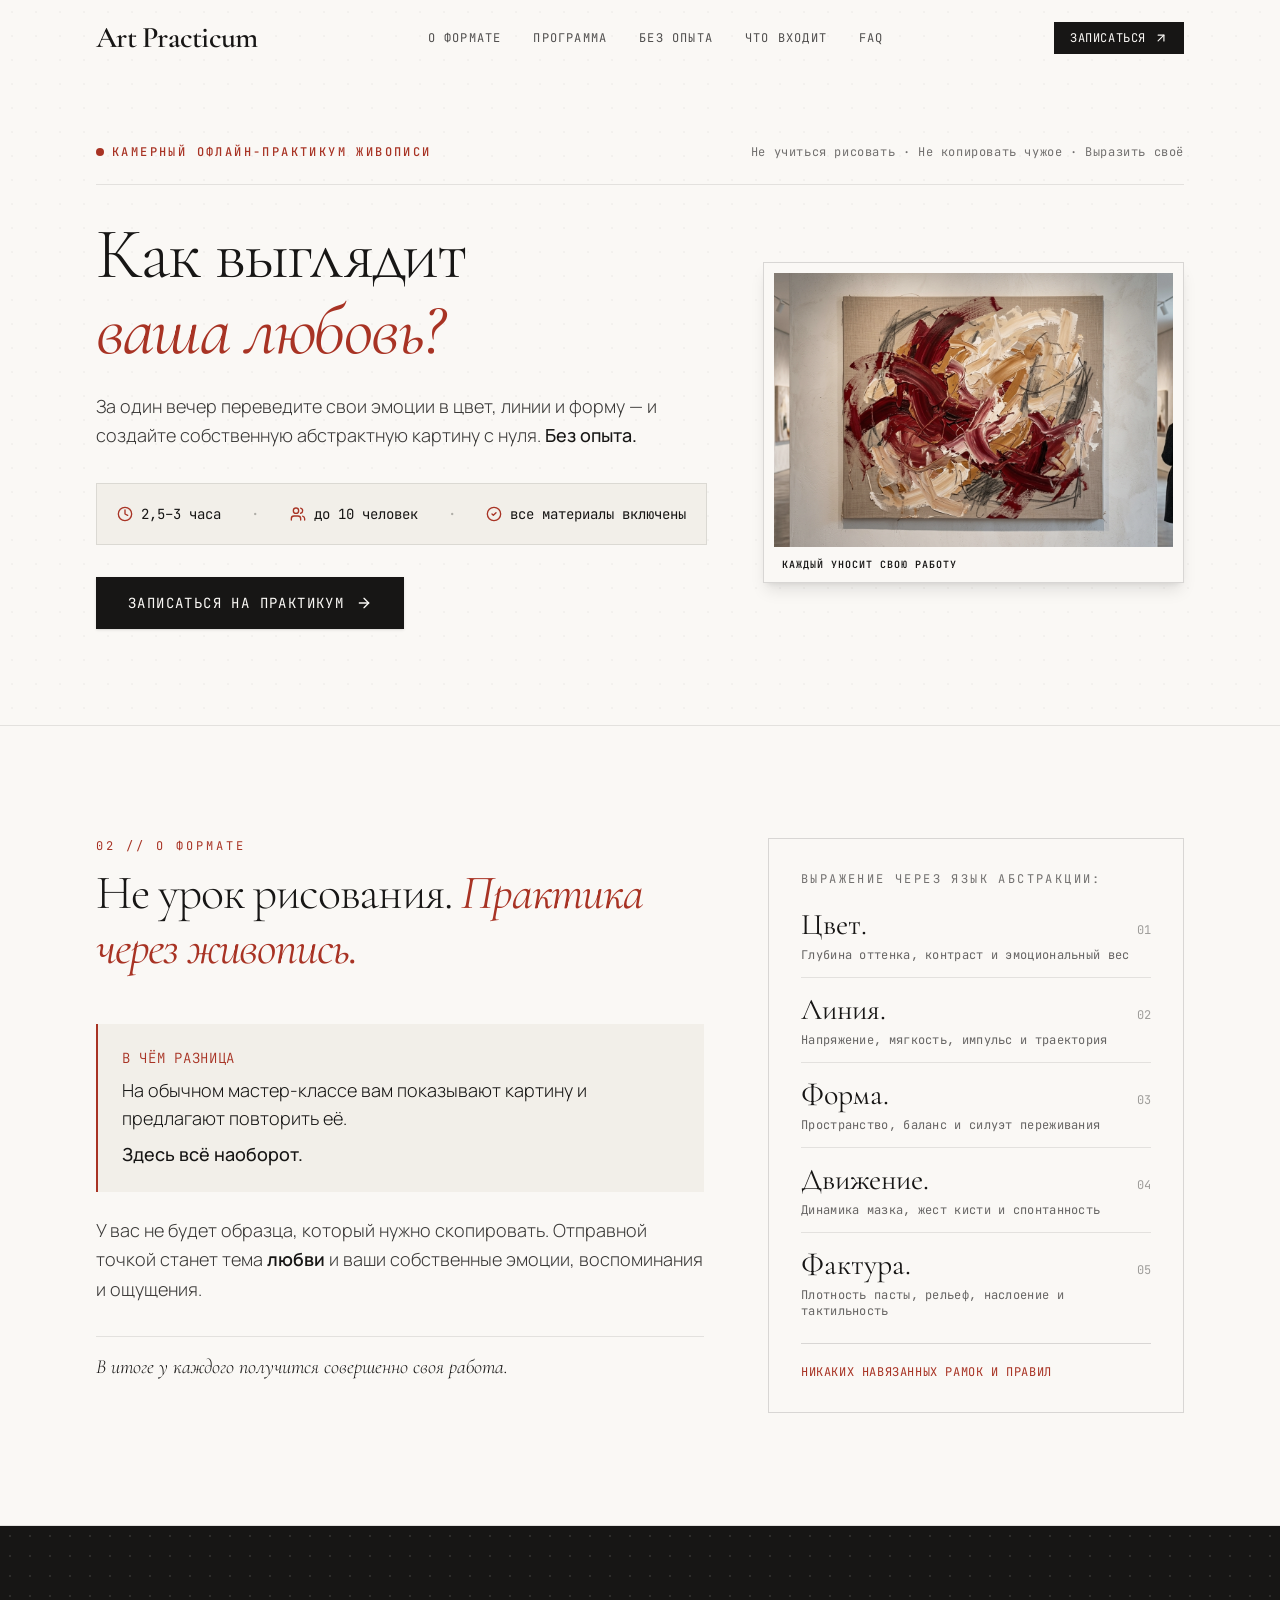
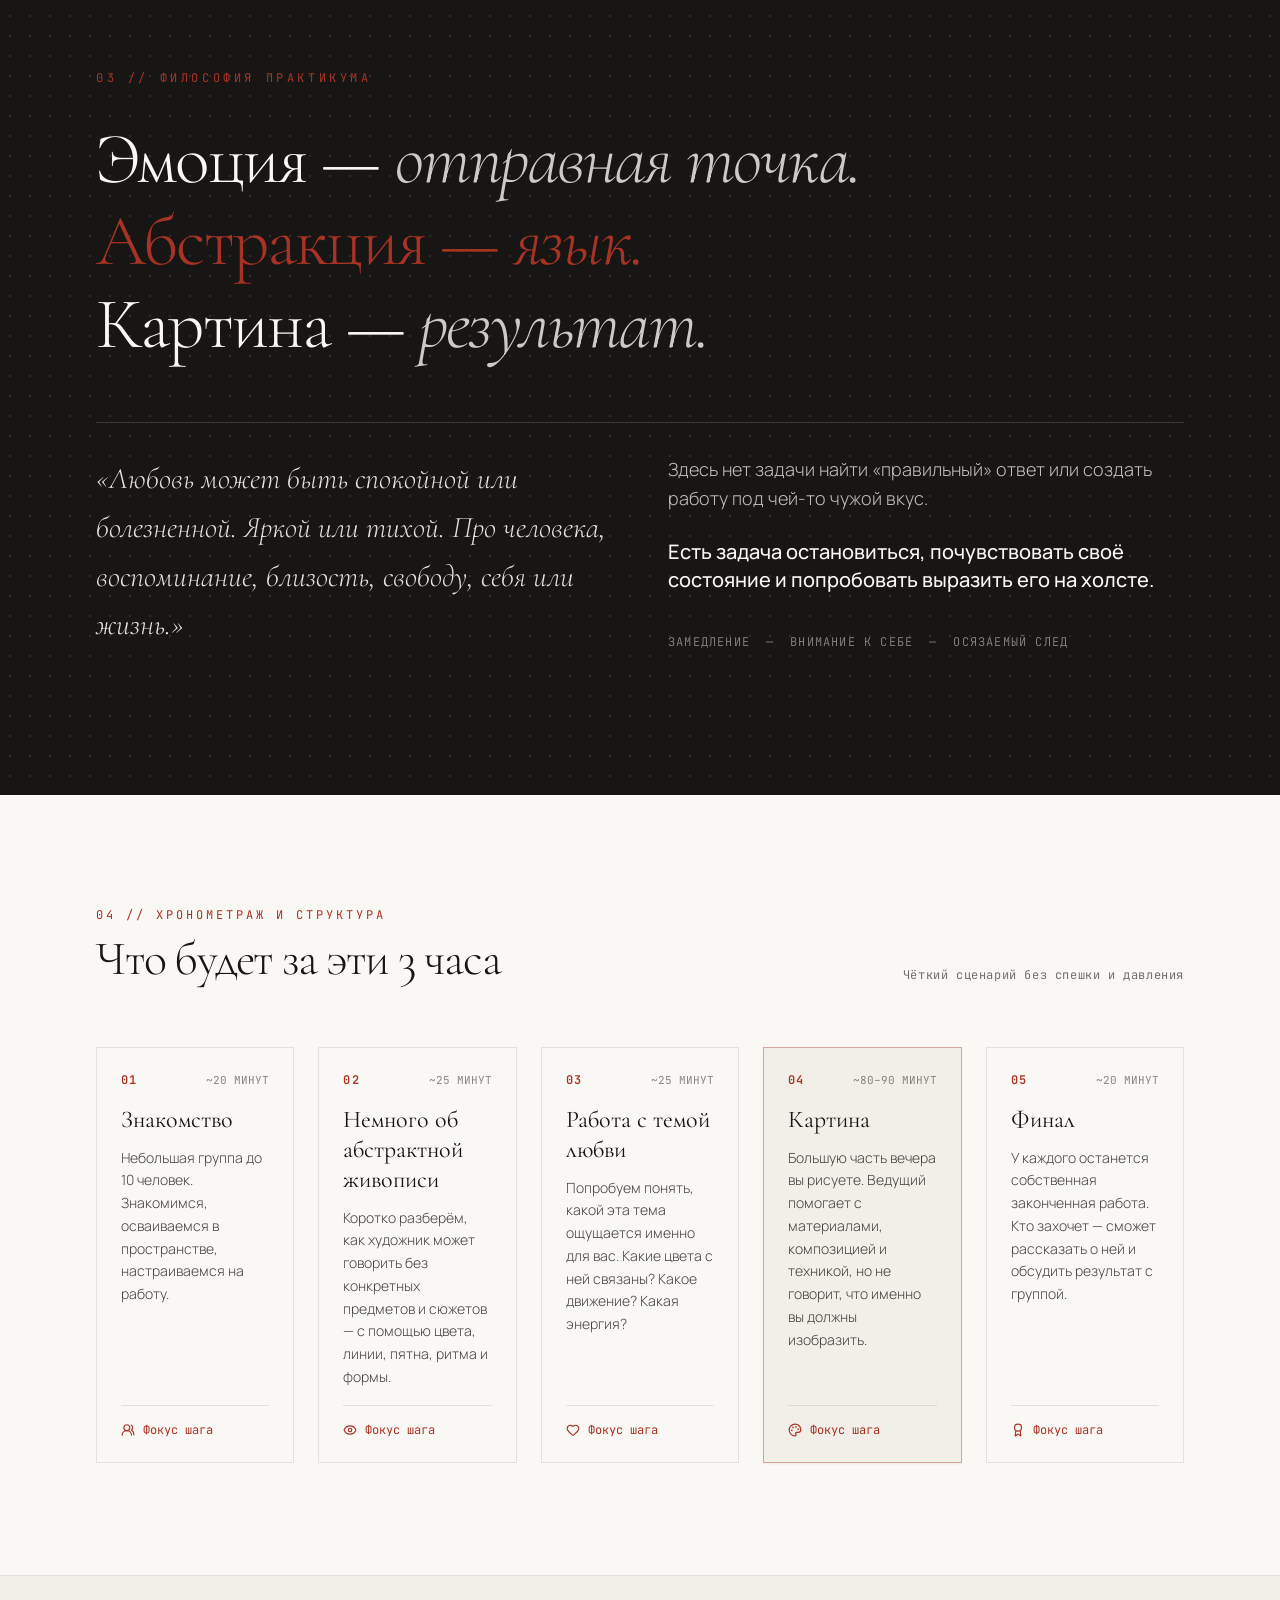
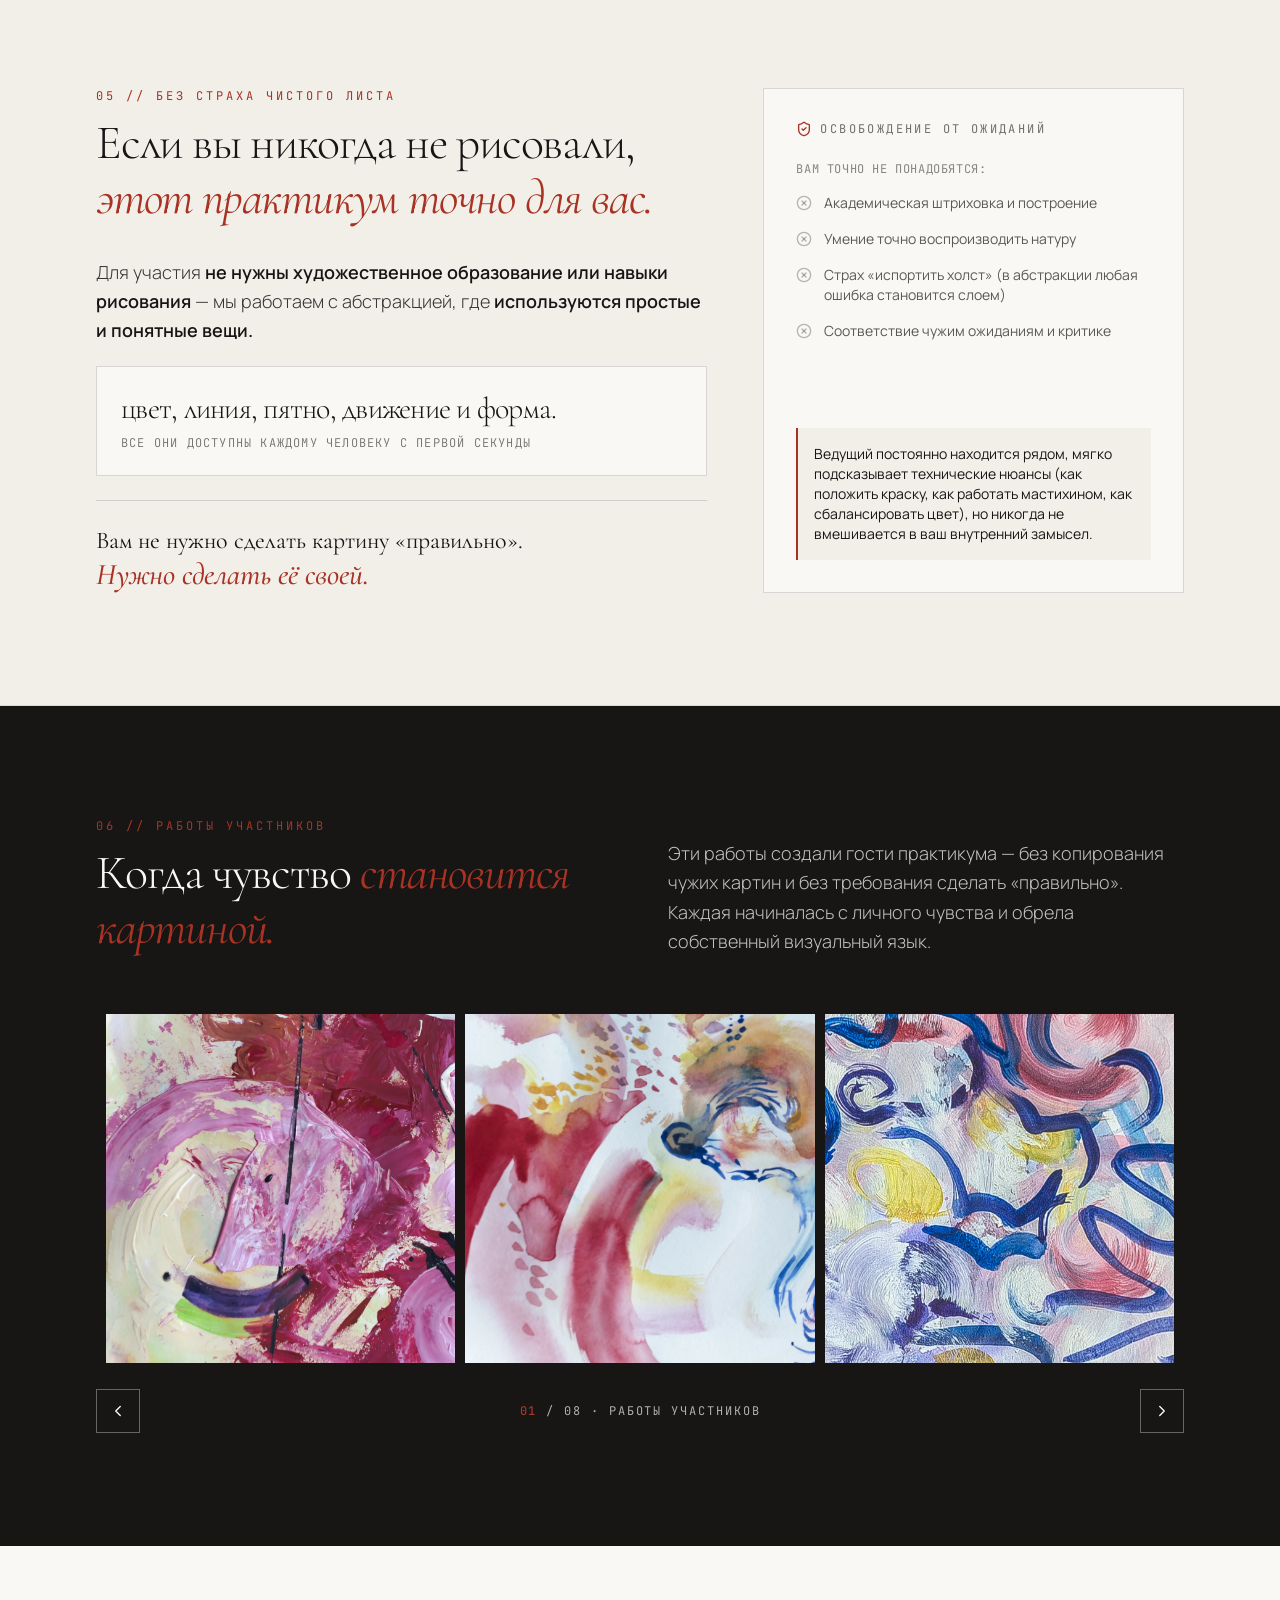
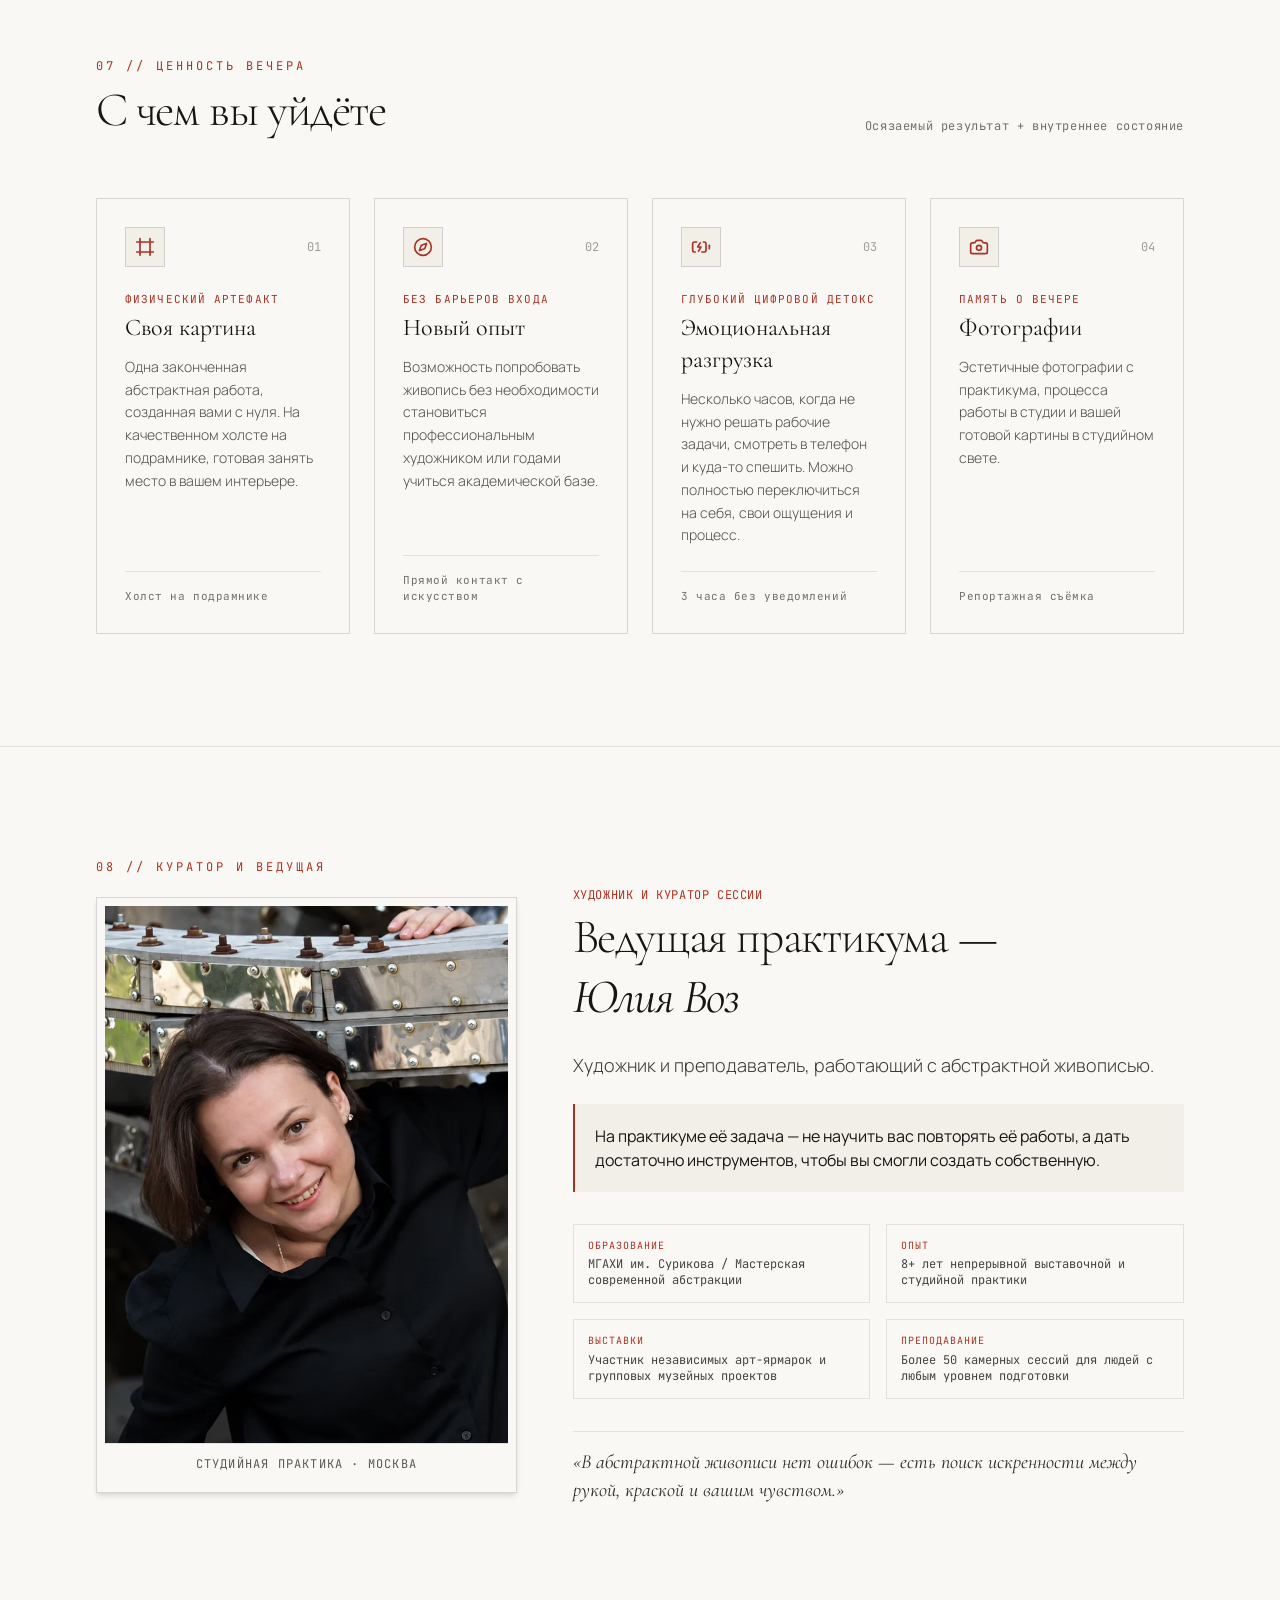
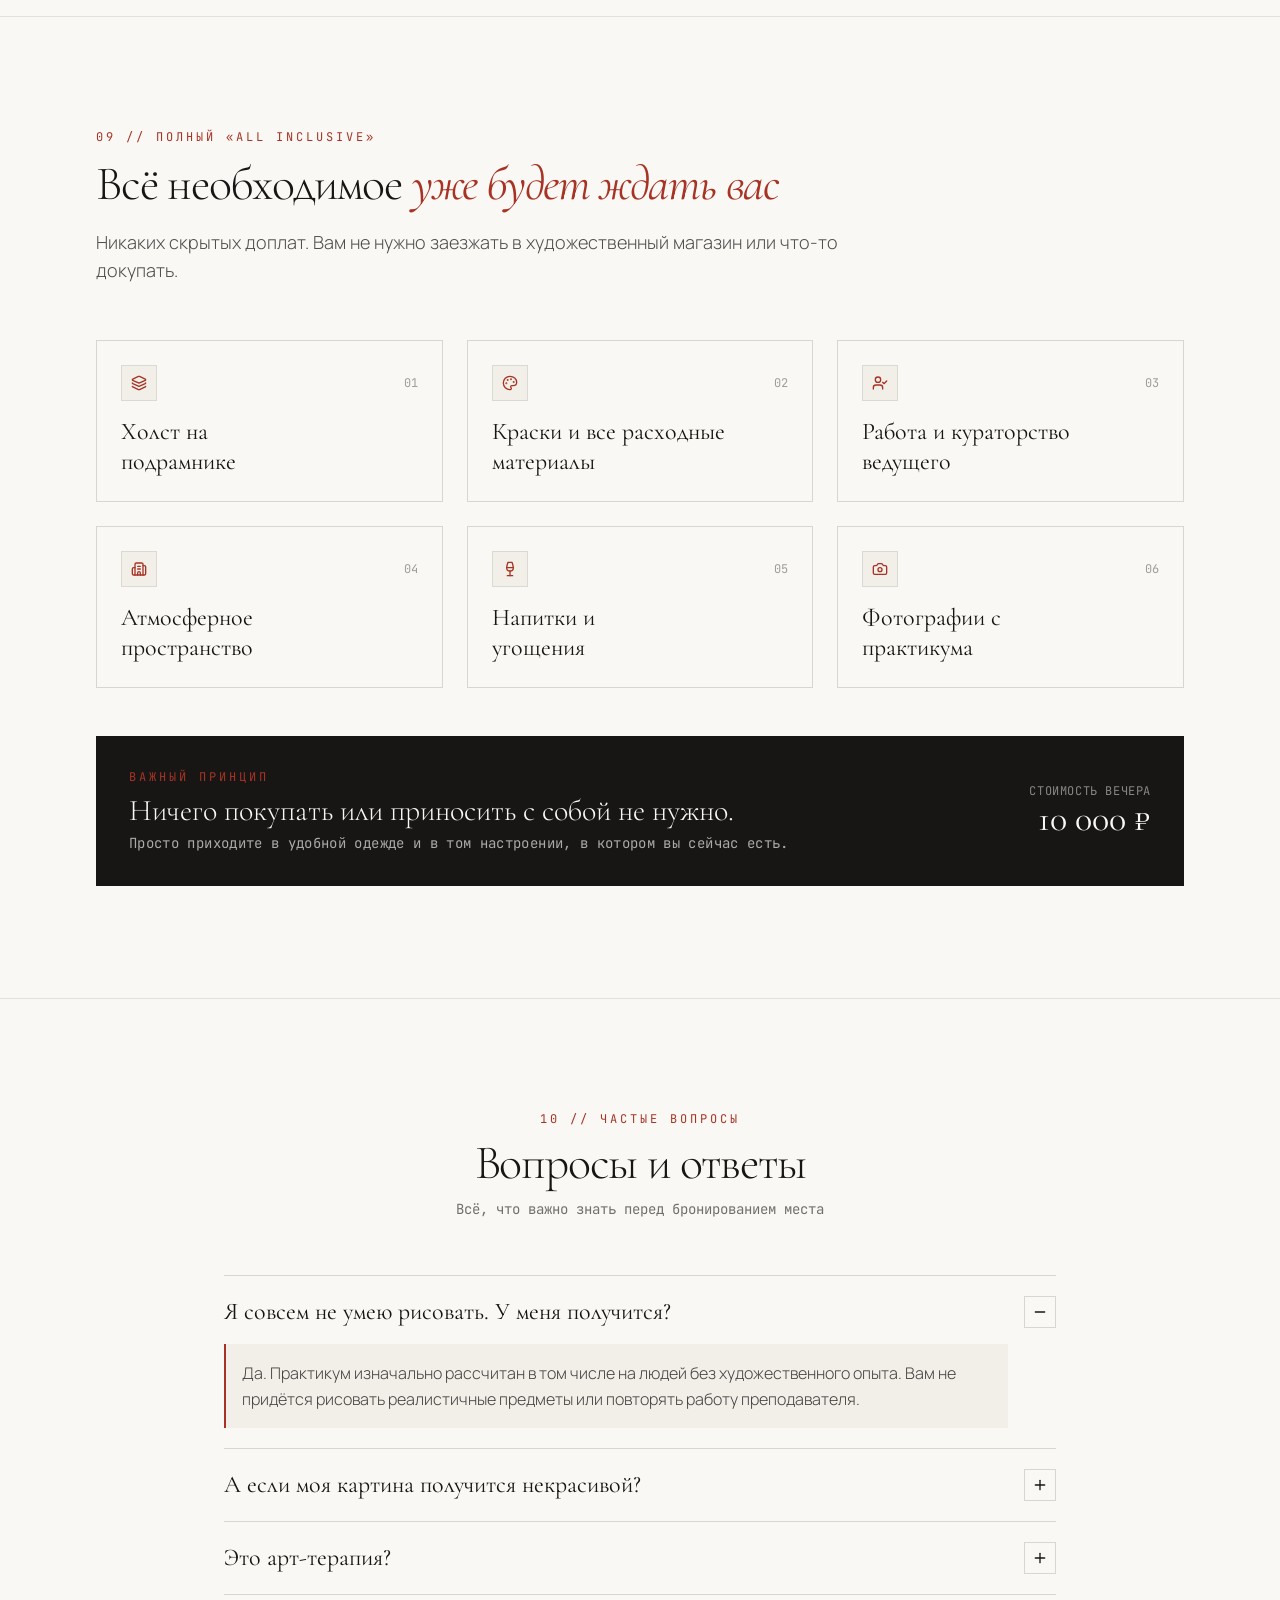
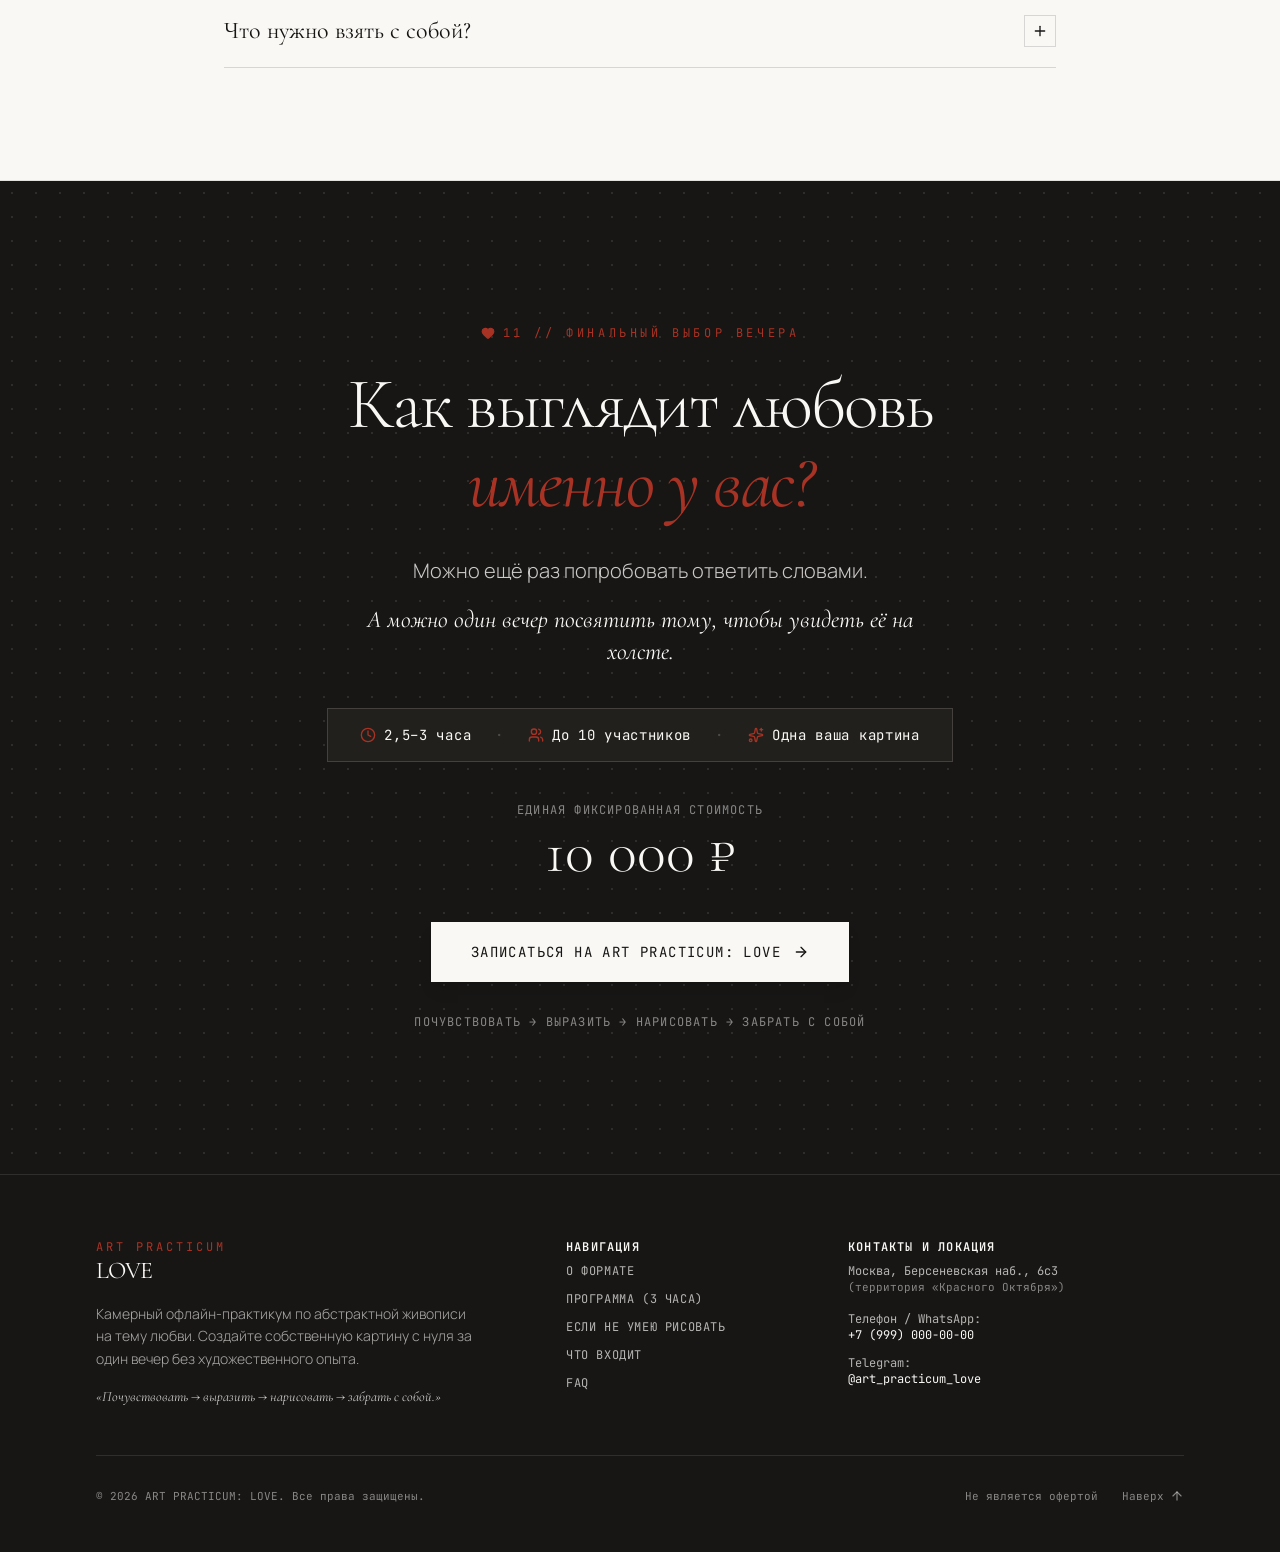
==== commit 24a4f36e: "123" ====
--- a/index.html
+++ b/index.html
@@ -16,7 +16,7 @@
     <link rel="stylesheet" href="gallery.css" />
   </head>
   <body class="bg-[#FAF8F5] text-[#191716] antialiased selection:bg-[#B33927] selection:text-white">
-    <div id="root"><div class="min-h-screen bg-[#FAF8F5] text-[#171615] flex flex-col selection:bg-[#A83324] selection:text-[#FAF8F5]"><header id="main-header" class="fixed top-0 left-0 right-0 z-40 transition-all duration-300 bg-transparent py-5"><div class="max-w-6xl mx-auto px-5 sm:px-8 flex items-center justify-between"><a href="#" id="nav-logo" class="group inline-flex items-center text-left transition-opacity hover:opacity-80"><span class="font-serif text-2xl sm:text-3xl font-semibold tracking-tight text-[#171615]">Art Practicum</span></a><nav class="hidden md:flex items-center gap-8 text-xs font-mono tracking-widest uppercase text-[#171615]/75"><a href="#about" id="nav-link-about" class="hover:text-[#A83324] transition-colors py-1">О формате</a><a href="#program" id="nav-link-program" class="hover:text-[#A83324] transition-colors py-1">Программа</a><a href="#no-skills" id="nav-link-noskills" class="hover:text-[#A83324] transition-colors py-1">Без опыта</a><a href="#included" id="nav-link-included" class="hover:text-[#A83324] transition-colors py-1">Что входит</a><a href="#faq" id="nav-link-faq" class="hover:text-[#A83324] transition-colors py-1">FAQ</a></nav><div class="flex items-center gap-3"><button type="button" id="header-booking-btn" class="hidden sm:inline-flex items-center gap-2 px-4 py-2 bg-[#171615] text-[#FAF8F5] text-xs font-mono uppercase tracking-wider rounded-none hover:bg-[#A83324] transition-colors duration-200 cursor-pointer"><span>Записаться</span><svg xmlns="http://www.w3.org/2000/svg" width="24" height="24" viewBox="0 0 24 24" fill="none" stroke="currentColor" stroke-width="2" stroke-linecap="round" stroke-linejoin="round" class="lucide lucide-arrow-up-right w-3.5 h-3.5" aria-hidden="true"><path d="M7 7h10v10"></path><path d="M7 17 17 7"></path></svg></button><button type="button" id="mobile-menu-toggle-btn" class="md:hidden p-2 text-[#171615] hover:text-[#A83324] transition-colors" aria-label="Открыть меню"><svg xmlns="http://www.w3.org/2000/svg" width="24" height="24" viewBox="0 0 24 24" fill="none" stroke="currentColor" stroke-width="2" stroke-linecap="round" stroke-linejoin="round" class="lucide lucide-menu w-6 h-6" aria-hidden="true"><path d="M4 5h16"></path><path d="M4 12h16"></path><path d="M4 19h16"></path></svg></button></div></div></header><main class="flex-1"><section id="hero-section" class="relative pt-28 pb-16 md:pt-36 md:pb-24 overflow-hidden border-b border-[#171615]/10"><div class="absolute inset-0 canvas-bg opacity-70 pointer-events-none"></div><div class="relative max-w-6xl mx-auto px-5 sm:px-8"><div class="flex flex-wrap items-center justify-between gap-3 pb-6 mb-8 border-b border-[#171615]/10"><div class="flex items-center gap-2 font-mono text-xs uppercase tracking-[0.2em] text-[#A83324] font-medium"><span class="w-2 h-2 rounded-full bg-[#A83324] animate-pulse"></span><span>Камерный офлайн-практикум живописи</span></div><div class="font-mono text-xs text-[#171615]/60 tracking-wider">Не учиться рисовать · Не копировать чужое · Выразить своё</div></div><div class="grid grid-cols-1 lg:grid-cols-12 gap-10 lg:gap-14 items-center"><div class="lg:col-span-7 flex flex-col items-start"><h1 id="hero-title" class="font-serif text-4xl sm:text-6xl lg:text-7xl font-light tracking-tight text-[#171615] leading-[1.05] mb-6">Как выглядит <br><span class="italic font-normal text-[#A83324]">ваша любовь?</span></h1><div class="space-y-3 mb-8 max-w-xl text-base sm:text-lg text-[#171615]/85 font-light leading-relaxed"><p>За один вечер переведите свои эмоции в цвет, линии и форму — и создайте собственную абстрактную картину с нуля. <span class="font-medium text-[#171615]">Без опыта.</span></p></div><div id="hero-short-facts" class="w-full bg-[#F2EFE9] border border-[#171615]/10 p-4 sm:p-5 mb-8"><div class="flex flex-wrap items-center justify-between gap-y-3 text-xs sm:text-sm font-mono text-[#171615]"><div class="flex items-center gap-2"><svg xmlns="http://www.w3.org/2000/svg" width="24" height="24" viewBox="0 0 24 24" fill="none" stroke="currentColor" stroke-width="2" stroke-linecap="round" stroke-linejoin="round" class="lucide lucide-clock w-4 h-4 text-[#A83324]" aria-hidden="true"><path d="M12 6v6l4 2"></path><circle cx="12" cy="12" r="10"></circle></svg><span>2,5–3 часа</span></div><span class="hidden sm:inline text-[#171615]/30">·</span><div class="flex items-center gap-2"><svg xmlns="http://www.w3.org/2000/svg" width="24" height="24" viewBox="0 0 24 24" fill="none" stroke="currentColor" stroke-width="2" stroke-linecap="round" stroke-linejoin="round" class="lucide lucide-users w-4 h-4 text-[#A83324]" aria-hidden="true"><path d="M16 21v-2a4 4 0 0 0-4-4H6a4 4 0 0 0-4 4v2"></path><path d="M16 3.128a4 4 0 0 1 0 7.744"></path><path d="M22 21v-2a4 4 0 0 0-3-3.87"></path><circle cx="9" cy="7" r="4"></circle></svg><span>до 10 человек</span></div><span class="hidden sm:inline text-[#171615]/30">·</span><div class="flex items-center gap-2"><svg xmlns="http://www.w3.org/2000/svg" width="24" height="24" viewBox="0 0 24 24" fill="none" stroke="currentColor" stroke-width="2" stroke-linecap="round" stroke-linejoin="round" class="lucide lucide-circle-check w-4 h-4 text-[#A83324]" aria-hidden="true"><circle cx="12" cy="12" r="10"></circle><path d="m9 12 2 2 4-4"></path></svg><span>все материалы включены</span></div></div></div><div class="flex flex-col sm:flex-row items-start sm:items-center gap-4 w-full sm:w-auto"><button type="button" id="hero-cta-btn" class="w-full sm:w-auto px-8 py-4 bg-[#171615] text-[#FAF8F5] font-mono text-sm tracking-widest uppercase hover:bg-[#A83324] transition-all duration-200 flex items-center justify-center gap-3 cursor-pointer shadow-sm hover:translate-y-[-1px]"><span>Записаться на практикум</span><svg xmlns="http://www.w3.org/2000/svg" width="24" height="24" viewBox="0 0 24 24" fill="none" stroke="currentColor" stroke-width="2" stroke-linecap="round" stroke-linejoin="round" class="lucide lucide-arrow-right w-4 h-4" aria-hidden="true"><path d="M5 12h14"></path><path d="m12 5 7 7-7 7"></path></svg></button></div></div><div class="lg:col-span-5 relative"><div class="relative border border-[#171615]/15 p-2.5 bg-[#FAF8F5] shadow-lg"><div class="relative overflow-hidden aspect-[4/3] sm:aspect-[16/11] bg-[#EDE9E1]"><img alt="Абстрактная живопись на тему любви на холсте" referrerpolicy="no-referrer" class="w-full h-full object-cover grayscale-[15%] hover:grayscale-0 transition-all duration-700 hover:scale-[1.02]" src="assets/abstract_art_love_1788533571224.jpg"></div><div class="mt-2.5 px-2 flex justify-end items-center text-[10px] font-mono tracking-widest uppercase"><span class="font-semibold text-[#171615]">Каждый уносит свою работу</span></div></div></div></div></div></section><section id="about" class="py-20 md:py-28 border-b border-[#171615]/10 bg-[#FAF8F5]"><div class="max-w-6xl mx-auto px-5 sm:px-8"><div class="grid grid-cols-1 lg:grid-cols-12 gap-10 lg:gap-16"><div class="lg:col-span-7"><div class="font-mono text-xs uppercase tracking-[0.25em] text-[#A83324] mb-3">02 // О формате</div><h2 id="what-is-this-title" class="font-serif text-3xl sm:text-5xl font-light text-[#171615] max-w-2xl tracking-tight leading-[1.15] mb-12">Не урок рисования. <span class="italic block sm:inline font-normal text-[#A83324]">Практика через живопись.</span></h2><div class="space-y-6 text-base sm:text-lg text-[#171615]/85 font-light leading-relaxed"><div class="p-6 bg-[#F2EFE9] border-l-2 border-[#A83324] text-[#171615]"><p class="text-sm font-mono uppercase tracking-wider text-[#A83324] mb-2">В чём разница</p><p class="text-base sm:text-lg">На обычном мастер-классе вам показывают картину и предлагают повторить её.</p><p class="font-medium text-lg mt-2 text-[#171615]">Здесь всё наоборот.</p></div><p>У вас не будет образца, который нужно скопировать. Отправной точкой станет тема <strong class="font-semibold text-[#171615]">любви</strong> и ваши собственные эмоции, воспоминания и ощущения.</p><div class="pt-2"><p class="font-serif italic text-xl text-[#171615] border-t border-[#171615]/10 pt-4">В итоге у каждого получится совершенно своя работа.</p></div></div></div><div class="lg:col-span-5"><div class="bg-[#FAF8F5] border border-[#171615]/15 p-6 sm:p-8"><div class="text-xs font-mono uppercase tracking-[0.2em] text-[#171615]/60 mb-5">Выражение через язык абстракции:</div><div class="divide-y divide-[#171615]/10"><div class="py-3.5 first:pt-0 last:pb-0 group"><div class="flex items-baseline justify-between"><span class="font-serif text-2xl sm:text-3xl text-[#171615] group-hover:text-[#A83324] transition-colors">Цвет.</span><span class="font-mono text-xs text-[#171615]/40">01</span></div><p class="text-xs font-mono text-[#171615]/65 mt-1 tracking-wide">Глубина оттенка, контраст и эмоциональный вес</p></div><div class="py-3.5 first:pt-0 last:pb-0 group"><div class="flex items-baseline justify-between"><span class="font-serif text-2xl sm:text-3xl text-[#171615] group-hover:text-[#A83324] transition-colors">Линия.</span><span class="font-mono text-xs text-[#171615]/40">02</span></div><p class="text-xs font-mono text-[#171615]/65 mt-1 tracking-wide">Напряжение, мягкость, импульс и траектория</p></div><div class="py-3.5 first:pt-0 last:pb-0 group"><div class="flex items-baseline justify-between"><span class="font-serif text-2xl sm:text-3xl text-[#171615] group-hover:text-[#A83324] transition-colors">Форма.</span><span class="font-mono text-xs text-[#171615]/40">03</span></div><p class="text-xs font-mono text-[#171615]/65 mt-1 tracking-wide">Пространство, баланс и силуэт переживания</p></div><div class="py-3.5 first:pt-0 last:pb-0 group"><div class="flex items-baseline justify-between"><span class="font-serif text-2xl sm:text-3xl text-[#171615] group-hover:text-[#A83324] transition-colors">Движение.</span><span class="font-mono text-xs text-[#171615]/40">04</span></div><p class="text-xs font-mono text-[#171615]/65 mt-1 tracking-wide">Динамика мазка, жест кисти и спонтанность</p></div><div class="py-3.5 first:pt-0 last:pb-0 group"><div class="flex items-baseline justify-between"><span class="font-serif text-2xl sm:text-3xl text-[#171615] group-hover:text-[#A83324] transition-colors">Фактура.</span><span class="font-mono text-xs text-[#171615]/40">05</span></div><p class="text-xs font-mono text-[#171615]/65 mt-1 tracking-wide">Плотность пасты, рельеф, наслоение и тактильность</p></div></div><div class="mt-6 pt-5 border-t border-[#171615]/15 text-xs font-mono text-[#A83324] tracking-wider uppercase">Никаких навязанных рамок и правил</div></div></div></div></div></section><section id="core-idea" class="relative py-24 md:py-36 bg-[#171615] text-[#FAF8F5] overflow-hidden border-b border-[#171615]"><div class="absolute inset-0 opacity-10 bg-[radial-gradient(#FAF8F5_1px,transparent_1px)] [background-size:20px_20px] pointer-events-none"></div><div class="relative max-w-6xl mx-auto px-5 sm:px-8"><div class="font-mono text-xs uppercase tracking-[0.3em] text-[#A83324] mb-8">03 // Философия практикума</div><div class="mb-14 max-w-4xl"><h2 id="core-idea-title" class="font-serif text-3xl sm:text-5xl md:text-6xl lg:text-7xl font-light tracking-tight leading-[1.15]"><span class="block text-[#FAF8F5]">Эмоция — <span class="italic text-[#FAF8F5]/80">отправная точка.</span></span><span class="block text-[#A83324]">Абстракция — <span class="italic">язык.</span></span><span class="block text-[#FAF8F5]">Картина — <span class="italic text-[#FAF8F5]/80">результат.</span></span></h2></div><div class="grid grid-cols-1 md:grid-cols-12 gap-8 md:gap-14 pt-8 border-t border-[#FAF8F5]/15"><div class="md:col-span-6"><p class="font-serif text-2xl sm:text-3xl text-[#FAF8F5]/90 font-light leading-relaxed italic">«Любовь может быть спокойной или болезненной. Яркой или тихой. Про человека, воспоминание, близость, свободу, себя или жизнь.»</p></div><div class="md:col-span-6 space-y-6 text-base sm:text-lg text-[#FAF8F5]/75 font-light leading-relaxed"><p>Здесь нет задачи найти «правильный» ответ или создать работу под чей-то чужой вкус.</p><p class="text-[#FAF8F5] font-medium text-lg sm:text-xl">Есть задача остановиться, почувствовать своё состояние и попробовать выразить его на холсте.</p><div class="pt-4 flex items-center gap-4 text-xs font-mono tracking-widest uppercase text-[#FAF8F5]/50"><span>Замедление</span><span>—</span><span>Внимание к себе</span><span>—</span><span>Осязаемый след</span></div></div></div></div></section><section id="program" class="py-20 md:py-28 border-b border-[#171615]/10 bg-[#FAF8F5]"><div class="max-w-6xl mx-auto px-5 sm:px-8"><div class="flex flex-col md:flex-row md:items-end justify-between mb-16 gap-4"><div><div class="font-mono text-xs uppercase tracking-[0.25em] text-[#A83324] mb-3">04 // Хронометраж и структура</div><h2 id="schedule-title" class="font-serif text-3xl sm:text-5xl font-light text-[#171615] tracking-tight">Что будет за эти 3 часа</h2></div><div class="font-mono text-xs text-[#171615]/60 tracking-wider">Чёткий сценарий без спешки и давления</div></div><div class="grid grid-cols-1 md:grid-cols-5 gap-6"><div class="p-6 border flex flex-col justify-between transition-all duration-200 bg-[#FAF8F5] border-[#171615]/10 hover:border-[#171615]/30"><div><div class="flex items-center justify-between mb-4"><span class="font-mono text-xs font-semibold text-[#A83324] tracking-widest">01</span><span class="font-mono text-[11px] text-[#171615]/50 uppercase">~20 минут</span></div><h3 class="font-serif text-xl sm:text-2xl text-[#171615] font-normal leading-tight mb-3">Знакомство</h3><p class="text-sm text-[#171615]/80 font-light leading-relaxed mb-4">Небольшая группа до 10 человек. Знакомимся, осваиваемся в пространстве, настраиваемся на работу.</p></div><div class="pt-4 border-t border-[#171615]/10"><div class="flex items-center gap-2 text-xs font-mono text-[#A83324]"><svg xmlns="http://www.w3.org/2000/svg" width="24" height="24" viewBox="0 0 24 24" fill="none" stroke="currentColor" stroke-width="2" stroke-linecap="round" stroke-linejoin="round" class="lucide lucide-users-round w-3.5 h-3.5" aria-hidden="true"><path d="M18 21a8 8 0 0 0-16 0"></path><circle cx="10" cy="8" r="5"></circle><path d="M22 20c0-3.37-2-6.5-4-8a5 5 0 0 0-.45-8.3"></path></svg><span>Фокус шага</span></div></div></div><div class="p-6 border flex flex-col justify-between transition-all duration-200 bg-[#FAF8F5] border-[#171615]/10 hover:border-[#171615]/30"><div><div class="flex items-center justify-between mb-4"><span class="font-mono text-xs font-semibold text-[#A83324] tracking-widest">02</span><span class="font-mono text-[11px] text-[#171615]/50 uppercase">~25 минут</span></div><h3 class="font-serif text-xl sm:text-2xl text-[#171615] font-normal leading-tight mb-3">Немного об абстрактной живописи</h3><p class="text-sm text-[#171615]/80 font-light leading-relaxed mb-4">Коротко разберём, как художник может говорить без конкретных предметов и сюжетов — с помощью цвета, линии, пятна, ритма и формы.</p></div><div class="pt-4 border-t border-[#171615]/10"><div class="flex items-center gap-2 text-xs font-mono text-[#A83324]"><svg xmlns="http://www.w3.org/2000/svg" width="24" height="24" viewBox="0 0 24 24" fill="none" stroke="currentColor" stroke-width="2" stroke-linecap="round" stroke-linejoin="round" class="lucide lucide-eye w-3.5 h-3.5" aria-hidden="true"><path d="M2.062 12.348a1 1 0 0 1 0-.696 10.75 10.75 0 0 1 19.876 0 1 1 0 0 1 0 .696 10.75 10.75 0 0 1-19.876 0"></path><circle cx="12" cy="12" r="3"></circle></svg><span>Фокус шага</span></div></div></div><div class="p-6 border flex flex-col justify-between transition-all duration-200 bg-[#FAF8F5] border-[#171615]/10 hover:border-[#171615]/30"><div><div class="flex items-center justify-between mb-4"><span class="font-mono text-xs font-semibold text-[#A83324] tracking-widest">03</span><span class="font-mono text-[11px] text-[#171615]/50 uppercase">~25 минут</span></div><h3 class="font-serif text-xl sm:text-2xl text-[#171615] font-normal leading-tight mb-3">Работа с темой любви</h3><p class="text-sm text-[#171615]/80 font-light leading-relaxed mb-4">Попробуем понять, какой эта тема ощущается именно для вас. Какие цвета с ней связаны? Какое движение? Какая энергия?</p></div><div class="pt-4 border-t border-[#171615]/10"><div class="flex items-center gap-2 text-xs font-mono text-[#A83324]"><svg xmlns="http://www.w3.org/2000/svg" width="24" height="24" viewBox="0 0 24 24" fill="none" stroke="currentColor" stroke-width="2" stroke-linecap="round" stroke-linejoin="round" class="lucide lucide-heart w-3.5 h-3.5" aria-hidden="true"><path d="M2 9.5a5.5 5.5 0 0 1 9.591-3.676.56.56 0 0 0 .818 0A5.49 5.49 0 0 1 22 9.5c0 2.29-1.5 4-3 5.5l-5.492 5.313a2 2 0 0 1-3 .019L5 15c-1.5-1.5-3-3.2-3-5.5"></path></svg><span>Фокус шага</span></div></div></div><div class="p-6 border flex flex-col justify-between transition-all duration-200 bg-[#F2EFE9] border-[#A83324]/40 shadow-xs"><div><div class="flex items-center justify-between mb-4"><span class="font-mono text-xs font-semibold text-[#A83324] tracking-widest">04</span><span class="font-mono text-[11px] text-[#171615]/50 uppercase">~80–90 минут</span></div><h3 class="font-serif text-xl sm:text-2xl text-[#171615] font-normal leading-tight mb-3">Картина</h3><p class="text-sm text-[#171615]/80 font-light leading-relaxed mb-4">Большую часть вечера вы рисуете. Ведущий помогает с материалами, композицией и техникой, но не говорит, что именно вы должны изобразить.</p></div><div class="pt-4 border-t border-[#171615]/10"><div class="flex items-center gap-2 text-xs font-mono text-[#A83324]"><svg xmlns="http://www.w3.org/2000/svg" width="24" height="24" viewBox="0 0 24 24" fill="none" stroke="currentColor" stroke-width="2" stroke-linecap="round" stroke-linejoin="round" class="lucide lucide-palette w-3.5 h-3.5" aria-hidden="true"><path d="M12 22a1 1 0 0 1 0-20 10 9 0 0 1 10 9 5 5 0 0 1-5 5h-2.25a1.75 1.75 0 0 0-1.4 2.8l.3.4a1.75 1.75 0 0 1-1.4 2.8z"></path><circle cx="13.5" cy="6.5" r=".5" fill="currentColor"></circle><circle cx="17.5" cy="10.5" r=".5" fill="currentColor"></circle><circle cx="6.5" cy="12.5" r=".5" fill="currentColor"></circle><circle cx="8.5" cy="7.5" r=".5" fill="currentColor"></circle></svg><span>Фокус шага</span></div></div></div><div class="p-6 border flex flex-col justify-between transition-all duration-200 bg-[#FAF8F5] border-[#171615]/10 hover:border-[#171615]/30"><div><div class="flex items-center justify-between mb-4"><span class="font-mono text-xs font-semibold text-[#A83324] tracking-widest">05</span><span class="font-mono text-[11px] text-[#171615]/50 uppercase">~20 минут</span></div><h3 class="font-serif text-xl sm:text-2xl text-[#171615] font-normal leading-tight mb-3">Финал</h3><p class="text-sm text-[#171615]/80 font-light leading-relaxed mb-4">У каждого останется собственная законченная работа. Кто захочет — сможет рассказать о ней и обсудить результат с группой.</p></div><div class="pt-4 border-t border-[#171615]/10"><div class="flex items-center gap-2 text-xs font-mono text-[#A83324]"><svg xmlns="http://www.w3.org/2000/svg" width="24" height="24" viewBox="0 0 24 24" fill="none" stroke="currentColor" stroke-width="2" stroke-linecap="round" stroke-linejoin="round" class="lucide lucide-award w-3.5 h-3.5" aria-hidden="true"><path d="m15.477 12.89 1.515 8.526a.5.5 0 0 1-.81.47l-3.58-2.687a1 1 0 0 0-1.197 0l-3.586 2.686a.5.5 0 0 1-.81-.469l1.514-8.526"></path><circle cx="12" cy="8" r="6"></circle></svg><span>Фокус шага</span></div></div></div></div></div></section><section id="no-skills" class="py-20 md:py-28 border-b border-[#171615]/10 bg-[#F2EFE9] relative overflow-hidden"><div class="max-w-6xl mx-auto px-5 sm:px-8"><div class="grid grid-cols-1 lg:grid-cols-12 gap-10 lg:gap-14 items-stretch"><div class="lg:col-span-7"><div class="font-mono text-xs uppercase tracking-[0.25em] text-[#A83324] mb-3">05 // Без страха чистого листа</div><h2 id="no-experience-title" class="font-serif text-3xl sm:text-5xl font-light text-[#171615] max-w-3xl tracking-tight leading-[1.15] mb-8">Если вы никогда не рисовали, <span class="italic font-normal text-[#A83324]">этот практикум точно для вас.</span></h2><div class="flex flex-col justify-between space-y-6"><div class="space-y-5 text-base sm:text-lg text-[#171615]/85 font-light leading-relaxed"><p>Для участия <strong class="font-semibold text-[#171615]">не нужны художественное образование или навыки рисования</strong> — мы работаем с абстракцией, где <strong class="font-semibold text-[#171615]">используются простые и понятные вещи.</strong></p><div class="p-5 sm:p-6 bg-[#FAF8F5] border border-[#171615]/15"><div class="font-serif text-2xl sm:text-3xl text-[#171615] tracking-tight">цвет, линия, пятно, движение и форма.</div><div class="mt-2 text-xs font-mono uppercase tracking-widest text-[#171615]/60">Все они доступны каждому человеку с первой секунды</div></div></div><div class="pt-6 border-t border-[#171615]/15"><div class="text-xl sm:text-2xl font-serif text-[#171615]">Вам не нужно сделать картину «правильно». <br><span class="font-medium italic text-[#A83324] text-2xl sm:text-3xl">Нужно сделать её своей.</span></div></div></div></div><div class="lg:col-span-5 flex flex-col justify-between bg-[#FAF8F5] border border-[#171615]/15 p-6 sm:p-8"><div><div class="text-xs font-mono uppercase tracking-[0.2em] text-[#171615]/60 mb-6 flex items-center gap-2"><svg xmlns="http://www.w3.org/2000/svg" width="24" height="24" viewBox="0 0 24 24" fill="none" stroke="currentColor" stroke-width="2" stroke-linecap="round" stroke-linejoin="round" class="lucide lucide-shield-check w-4 h-4 text-[#A83324]" aria-hidden="true"><path d="M20 13c0 5-3.5 7.5-7.66 8.95a1 1 0 0 1-.67-.01C7.5 20.5 4 18 4 13V6a1 1 0 0 1 1-1c2 0 4.5-1.2 6.24-2.72a1.17 1.17 0 0 1 1.52 0C14.51 3.81 17 5 19 5a1 1 0 0 1 1 1z"></path><path d="m9 12 2 2 4-4"></path></svg><span>Освобождение от ожиданий</span></div><div class="space-y-4 mb-8"><div class="text-xs font-mono uppercase text-[#171615]/50 tracking-wider">Вам ТОЧНО не понадобятся:</div><div class="flex items-start gap-3 text-sm text-[#171615]/70"><svg xmlns="http://www.w3.org/2000/svg" width="24" height="24" viewBox="0 0 24 24" fill="none" stroke="currentColor" stroke-width="2" stroke-linecap="round" stroke-linejoin="round" class="lucide lucide-circle-x w-4 h-4 text-[#171615]/30 shrink-0 mt-0.5" aria-hidden="true"><circle cx="12" cy="12" r="10"></circle><path d="m15 9-6 6"></path><path d="m9 9 6 6"></path></svg><span>Академическая штриховка и построение</span></div><div class="flex items-start gap-3 text-sm text-[#171615]/70"><svg xmlns="http://www.w3.org/2000/svg" width="24" height="24" viewBox="0 0 24 24" fill="none" stroke="currentColor" stroke-width="2" stroke-linecap="round" stroke-linejoin="round" class="lucide lucide-circle-x w-4 h-4 text-[#171615]/30 shrink-0 mt-0.5" aria-hidden="true"><circle cx="12" cy="12" r="10"></circle><path d="m15 9-6 6"></path><path d="m9 9 6 6"></path></svg><span>Умение точно воспроизводить натуру</span></div><div class="flex items-start gap-3 text-sm text-[#171615]/70"><svg xmlns="http://www.w3.org/2000/svg" width="24" height="24" viewBox="0 0 24 24" fill="none" stroke="currentColor" stroke-width="2" stroke-linecap="round" stroke-linejoin="round" class="lucide lucide-circle-x w-4 h-4 text-[#171615]/30 shrink-0 mt-0.5" aria-hidden="true"><circle cx="12" cy="12" r="10"></circle><path d="m15 9-6 6"></path><path d="m9 9 6 6"></path></svg><span>Страх «испортить холст» (в абстракции любая ошибка становится слоем)</span></div><div class="flex items-start gap-3 text-sm text-[#171615]/70"><svg xmlns="http://www.w3.org/2000/svg" width="24" height="24" viewBox="0 0 24 24" fill="none" stroke="currentColor" stroke-width="2" stroke-linecap="round" stroke-linejoin="round" class="lucide lucide-circle-x w-4 h-4 text-[#171615]/30 shrink-0 mt-0.5" aria-hidden="true"><circle cx="12" cy="12" r="10"></circle><path d="m15 9-6 6"></path><path d="m9 9 6 6"></path></svg><span>Соответствие чужим ожиданиям и критике</span></div></div></div><div class="p-4 bg-[#F2EFE9] border-l-2 border-[#A83324] text-xs sm:text-sm text-[#171615]">Ведущий постоянно находится рядом, мягко подсказывает технические нюансы (как положить краску, как работать мастихином, как сбалансировать цвет), но никогда не вмешивается в ваш внутренний замысел.</div></div></div></div></section><section id="participant-works" class="py-20 md:py-28 border-b border-[#171615] bg-[#171615] text-[#FAF8F5]"><div class="max-w-6xl mx-auto px-5 sm:px-8"><div class="grid grid-cols-1 md:grid-cols-12 gap-8 md:gap-14 mb-12"><div class="md:col-span-6"><div class="font-mono text-xs uppercase tracking-[0.25em] text-[#A83324] mb-3">06 // Работы участников</div><h2 id="participant-works-title" class="font-serif text-3xl sm:text-5xl font-light tracking-tight leading-[1.15]">Когда чувство <span class="italic font-normal text-[#A83324]">становится картиной.</span></h2></div><div class="md:col-span-6 md:flex md:items-end"><p class="text-base sm:text-lg text-[#FAF8F5]/75 font-light leading-relaxed">Эти работы создали гости практикума — без копирования чужих картин и без требования сделать «правильно». Каждая начиналась с личного чувства и обрела собственный визуальный язык.</p></div></div><div id="participant-gallery" class="participant-gallery" role="region" aria-roledescription="карусель" aria-label="Работы участников практикума" tabindex="0"><div class="participant-gallery__viewport"><div class="participant-gallery__track"></div></div><div class="participant-gallery__controls"><button id="participant-gallery-prev" class="participant-gallery__button" type="button" aria-label="Предыдущая работа"><svg viewBox="0 0 24 24" fill="none" stroke="currentColor" stroke-width="1.8" stroke-linecap="round" stroke-linejoin="round" aria-hidden="true"><path d="m15 18-6-6 6-6"></path></svg></button><div id="participant-gallery-counter" class="participant-gallery__counter" aria-live="polite"><strong>01–03</strong> / 08 · Работы участников</div><button id="participant-gallery-next" class="participant-gallery__button" type="button" aria-label="Следующая работа"><svg viewBox="0 0 24 24" fill="none" stroke="currentColor" stroke-width="1.8" stroke-linecap="round" stroke-linejoin="round" aria-hidden="true"><path d="m9 18 6-6-6-6"></path></svg></button></div></div></div></section><section class="py-20 md:py-28 border-b border-[#171615]/10 bg-[#FAF8F5]"><div class="max-w-6xl mx-auto px-5 sm:px-8"><div class="flex flex-col md:flex-row md:items-end justify-between mb-16 gap-4"><div><div class="font-mono text-xs uppercase tracking-[0.25em] text-[#A83324] mb-3">07 // Ценность вечера</div><h2 id="what-you-get-title" class="font-serif text-3xl sm:text-5xl font-light text-[#171615] tracking-tight">С чем вы уйдёте</h2></div><div class="font-mono text-xs text-[#171615]/60 tracking-wider">Осязаемый результат + внутреннее состояние</div></div><div class="grid grid-cols-1 md:grid-cols-2 lg:grid-cols-4 gap-6"><div id="result-painting" class="bg-[#FAF8F5] border border-[#171615]/15 p-6 sm:p-7 flex flex-col justify-between hover:border-[#A83324] hover:shadow-xs transition-all duration-200 group"><div><div class="flex items-center justify-between mb-6"><div class="w-10 h-10 border border-[#171615]/15 flex items-center justify-center bg-[#F2EFE9] text-[#A83324] group-hover:bg-[#171615] group-hover:text-[#FAF8F5] transition-colors"><svg xmlns="http://www.w3.org/2000/svg" width="24" height="24" viewBox="0 0 24 24" fill="none" stroke="currentColor" stroke-width="2" stroke-linecap="round" stroke-linejoin="round" class="lucide lucide-frame w-5 h-5" aria-hidden="true"><line x1="22" x2="2" y1="6" y2="6"></line><line x1="22" x2="2" y1="18" y2="18"></line><line x1="6" x2="6" y1="2" y2="22"></line><line x1="18" x2="18" y1="2" y2="22"></line></svg></div><span class="font-mono text-xs text-[#171615]/40">01</span></div><div class="text-[11px] font-mono uppercase tracking-widest text-[#A83324] mb-1">Физический артефакт</div><h3 class="font-serif text-2xl text-[#171615] font-normal mb-3">Своя картина</h3><p class="text-sm text-[#171615]/75 font-light leading-relaxed mb-6">Одна законченная абстрактная работа, созданная вами с нуля. На качественном холсте на подрамнике, готовая занять место в вашем интерьере.</p></div><div class="pt-4 border-t border-[#171615]/10 text-[11px] font-mono text-[#171615]/60 tracking-wider">Холст на подрамнике</div></div><div id="result-experience" class="bg-[#FAF8F5] border border-[#171615]/15 p-6 sm:p-7 flex flex-col justify-between hover:border-[#A83324] hover:shadow-xs transition-all duration-200 group"><div><div class="flex items-center justify-between mb-6"><div class="w-10 h-10 border border-[#171615]/15 flex items-center justify-center bg-[#F2EFE9] text-[#A83324] group-hover:bg-[#171615] group-hover:text-[#FAF8F5] transition-colors"><svg xmlns="http://www.w3.org/2000/svg" width="24" height="24" viewBox="0 0 24 24" fill="none" stroke="currentColor" stroke-width="2" stroke-linecap="round" stroke-linejoin="round" class="lucide lucide-compass w-5 h-5" aria-hidden="true"><path d="m16.24 7.76-1.804 5.411a2 2 0 0 1-1.265 1.265L7.76 16.24l1.804-5.411a2 2 0 0 1 1.265-1.265z"></path><circle cx="12" cy="12" r="10"></circle></svg></div><span class="font-mono text-xs text-[#171615]/40">02</span></div><div class="text-[11px] font-mono uppercase tracking-widest text-[#A83324] mb-1">Без барьеров входа</div><h3 class="font-serif text-2xl text-[#171615] font-normal mb-3">Новый опыт</h3><p class="text-sm text-[#171615]/75 font-light leading-relaxed mb-6">Возможность попробовать живопись без необходимости становиться профессиональным художником или годами учиться академической базе.</p></div><div class="pt-4 border-t border-[#171615]/10 text-[11px] font-mono text-[#171615]/60 tracking-wider">Прямой контакт с искусством</div></div><div id="result-discharge" class="bg-[#FAF8F5] border border-[#171615]/15 p-6 sm:p-7 flex flex-col justify-between hover:border-[#A83324] hover:shadow-xs transition-all duration-200 group"><div><div class="flex items-center justify-between mb-6"><div class="w-10 h-10 border border-[#171615]/15 flex items-center justify-center bg-[#F2EFE9] text-[#A83324] group-hover:bg-[#171615] group-hover:text-[#FAF8F5] transition-colors"><svg xmlns="http://www.w3.org/2000/svg" width="24" height="24" viewBox="0 0 24 24" fill="none" stroke="currentColor" stroke-width="2" stroke-linecap="round" stroke-linejoin="round" class="lucide lucide-battery-charging w-5 h-5" aria-hidden="true"><path d="m11 7-3 5h4l-3 5"></path><path d="M14.856 6H16a2 2 0 0 1 2 2v8a2 2 0 0 1-2 2h-2.935"></path><path d="M22 14v-4"></path><path d="M5.14 18H4a2 2 0 0 1-2-2V8a2 2 0 0 1 2-2h2.936"></path></svg></div><span class="font-mono text-xs text-[#171615]/40">03</span></div><div class="text-[11px] font-mono uppercase tracking-widest text-[#A83324] mb-1">Глубокий цифровой детокс</div><h3 class="font-serif text-2xl text-[#171615] font-normal mb-3">Эмоциональная разгрузка</h3><p class="text-sm text-[#171615]/75 font-light leading-relaxed mb-6">Несколько часов, когда не нужно решать рабочие задачи, смотреть в телефон и куда-то спешить. Можно полностью переключиться на себя, свои ощущения и процесс.</p></div><div class="pt-4 border-t border-[#171615]/10 text-[11px] font-mono text-[#171615]/60 tracking-wider">3 часа без уведомлений</div></div><div id="result-photos" class="bg-[#FAF8F5] border border-[#171615]/15 p-6 sm:p-7 flex flex-col justify-between hover:border-[#A83324] hover:shadow-xs transition-all duration-200 group"><div><div class="flex items-center justify-between mb-6"><div class="w-10 h-10 border border-[#171615]/15 flex items-center justify-center bg-[#F2EFE9] text-[#A83324] group-hover:bg-[#171615] group-hover:text-[#FAF8F5] transition-colors"><svg xmlns="http://www.w3.org/2000/svg" width="24" height="24" viewBox="0 0 24 24" fill="none" stroke="currentColor" stroke-width="2" stroke-linecap="round" stroke-linejoin="round" class="lucide lucide-camera w-5 h-5" aria-hidden="true"><path d="M13.997 4a2 2 0 0 1 1.76 1.05l.486.9A2 2 0 0 0 18.003 7H20a2 2 0 0 1 2 2v9a2 2 0 0 1-2 2H4a2 2 0 0 1-2-2V9a2 2 0 0 1 2-2h1.997a2 2 0 0 0 1.759-1.048l.489-.904A2 2 0 0 1 10.004 4z"></path><circle cx="12" cy="13" r="3"></circle></svg></div><span class="font-mono text-xs text-[#171615]/40">04</span></div><div class="text-[11px] font-mono uppercase tracking-widest text-[#A83324] mb-1">Память о вечере</div><h3 class="font-serif text-2xl text-[#171615] font-normal mb-3">Фотографии</h3><p class="text-sm text-[#171615]/75 font-light leading-relaxed mb-6">Эстетичные фотографии с практикума, процесса работы в студии и вашей готовой картины в студийном свете.</p></div><div class="pt-4 border-t border-[#171615]/10 text-[11px] font-mono text-[#171615]/60 tracking-wider">Репортажная съёмка</div></div></div></div></section><section class="py-20 md:py-28 border-b border-[#171615]/10 bg-[#FAF8F5]"><div class="max-w-6xl mx-auto px-5 sm:px-8"><div class="font-mono text-xs uppercase tracking-[0.25em] text-[#A83324] mb-3">08 // Куратор и ведущая</div><div class="grid grid-cols-1 lg:grid-cols-12 gap-10 lg:gap-14 items-center"><div class="lg:col-span-5"><div class="relative border border-[#171615]/15 p-2 bg-[#FAF8F5] shadow-md"><div class="aspect-[3/4] overflow-hidden bg-[#EDE9E1]"><img alt="Ведущая практикума — художник абстрактной живописи" referrerpolicy="no-referrer" class="w-full h-full object-cover grayscale-[10%] hover:grayscale-0 transition-all duration-500" loading="lazy" decoding="async" src="assets/artist_curator_portrait.webp"></div><div class="p-3 text-center border-t border-[#171615]/10 font-mono text-xs text-[#171615]/70 uppercase tracking-widest">Студийная практика · Москва</div></div></div><div class="lg:col-span-7 space-y-6"><div><div class="font-mono text-xs uppercase tracking-wider text-[#A83324] mb-1">Художник и куратор сессии</div><h2 id="facilitator-title" class="font-serif text-3xl sm:text-5xl font-light text-[#171615] tracking-tight leading-tight">Ведущая практикума — <br class="hidden sm:inline"><span class="italic font-normal">Анна Романова</span></h2></div><p class="text-base sm:text-lg text-[#171615]/85 font-light leading-relaxed">Художник и преподаватель, работающий с абстрактной живописью.</p><div class="p-5 bg-[#F2EFE9] border-l-2 border-[#A83324] text-base text-[#171615]">На практикуме её задача — не научить вас повторять её работы, а дать достаточно инструментов, чтобы вы смогли создать собственную.</div><div class="grid grid-cols-1 sm:grid-cols-2 gap-4 pt-2 font-mono text-xs text-[#171615]/80"><div class="p-3.5 border border-[#171615]/10 bg-[#FAF8F5]"><span class="block uppercase text-[#A83324] text-[10px] tracking-widest mb-1">Образование</span><span>МГАХИ им. Сурикова / Мастерская современной абстракции</span></div><div class="p-3.5 border border-[#171615]/10 bg-[#FAF8F5]"><span class="block uppercase text-[#A83324] text-[10px] tracking-widest mb-1">Опыт</span><span>8+ лет непрерывной выставочной и студийной практики</span></div><div class="p-3.5 border border-[#171615]/10 bg-[#FAF8F5]"><span class="block uppercase text-[#A83324] text-[10px] tracking-widest mb-1">Выставки</span><span>Участник независимых арт-ярмарок и групповых музейных проектов</span></div><div class="p-3.5 border border-[#171615]/10 bg-[#FAF8F5]"><span class="block uppercase text-[#A83324] text-[10px] tracking-widest mb-1">Преподавание</span><span>Более 50 камерных сессий для людей с любым уровнем подготовки</span></div></div><div class="pt-2"><blockquote class="font-serif italic text-lg sm:text-xl text-[#171615]/90 border-t border-[#171615]/10 pt-4">«В абстрактной живописи нет ошибок — есть поиск искренности между рукой, краской и вашим чувством.»</blockquote></div></div></div></div></section><section id="included" class="py-20 md:py-28 border-b border-[#171615]/10 bg-[#FAF8F5]"><div class="max-w-6xl mx-auto px-5 sm:px-8"><div class="max-w-3xl mb-14"><div class="font-mono text-xs uppercase tracking-[0.25em] text-[#A83324] mb-3">09 // Полный «all inclusive»</div><h2 id="included-title" class="font-serif text-3xl sm:text-5xl font-light text-[#171615] tracking-tight leading-[1.15]">Всё необходимое <span class="italic font-normal text-[#A83324]">уже будет ждать вас</span></h2><p class="mt-4 text-base sm:text-lg text-[#171615]/75 font-light">Никаких скрытых доплат. Вам не нужно заезжать в художественный магазин или что-то докупать.</p></div><div class="grid grid-cols-1 md:grid-cols-2 lg:grid-cols-3 gap-6 mb-12"><div class="p-6 bg-[#FAF8F5] border border-[#171615]/15 hover:border-[#171615]/40 transition-colors flex flex-col justify-between"><div><div class="flex items-center justify-between mb-4"><div class="w-9 h-9 border border-[#171615]/10 bg-[#F2EFE9] flex items-center justify-center text-[#A83324]"><svg xmlns="http://www.w3.org/2000/svg" width="24" height="24" viewBox="0 0 24 24" fill="none" stroke="currentColor" stroke-width="2" stroke-linecap="round" stroke-linejoin="round" class="lucide lucide-layers w-4 h-4" aria-hidden="true"><path d="M12.83 2.18a2 2 0 0 0-1.66 0L2.6 6.08a1 1 0 0 0 0 1.83l8.58 3.91a2 2 0 0 0 1.66 0l8.58-3.9a1 1 0 0 0 0-1.83z"></path><path d="M2 12a1 1 0 0 0 .58.91l8.6 3.91a2 2 0 0 0 1.65 0l8.58-3.9A1 1 0 0 0 22 12"></path><path d="M2 17a1 1 0 0 0 .58.91l8.6 3.91a2 2 0 0 0 1.65 0l8.58-3.9A1 1 0 0 0 22 17"></path></svg></div><span class="font-mono text-xs text-[#171615]/40">01</span></div><h3 class="font-serif text-xl sm:text-2xl text-[#171615] font-normal leading-tight"><span class="block">Холст на</span><span class="block">подрамнике</span></h3></div></div><div class="p-6 bg-[#FAF8F5] border border-[#171615]/15 hover:border-[#171615]/40 transition-colors flex flex-col justify-between"><div><div class="flex items-center justify-between mb-4"><div class="w-9 h-9 border border-[#171615]/10 bg-[#F2EFE9] flex items-center justify-center text-[#A83324]"><svg xmlns="http://www.w3.org/2000/svg" width="24" height="24" viewBox="0 0 24 24" fill="none" stroke="currentColor" stroke-width="2" stroke-linecap="round" stroke-linejoin="round" class="lucide lucide-palette w-4 h-4" aria-hidden="true"><path d="M12 22a1 1 0 0 1 0-20 10 9 0 0 1 10 9 5 5 0 0 1-5 5h-2.25a1.75 1.75 0 0 0-1.4 2.8l.3.4a1.75 1.75 0 0 1-1.4 2.8z"></path><circle cx="13.5" cy="6.5" r=".5" fill="currentColor"></circle><circle cx="17.5" cy="10.5" r=".5" fill="currentColor"></circle><circle cx="6.5" cy="12.5" r=".5" fill="currentColor"></circle><circle cx="8.5" cy="7.5" r=".5" fill="currentColor"></circle></svg></div><span class="font-mono text-xs text-[#171615]/40">02</span></div><h3 class="font-serif text-xl sm:text-2xl text-[#171615] font-normal leading-tight"><span class="block">Краски и все расходные</span><span class="block">материалы</span></h3></div></div><div class="p-6 bg-[#FAF8F5] border border-[#171615]/15 hover:border-[#171615]/40 transition-colors flex flex-col justify-between"><div><div class="flex items-center justify-between mb-4"><div class="w-9 h-9 border border-[#171615]/10 bg-[#F2EFE9] flex items-center justify-center text-[#A83324]"><svg xmlns="http://www.w3.org/2000/svg" width="24" height="24" viewBox="0 0 24 24" fill="none" stroke="currentColor" stroke-width="2" stroke-linecap="round" stroke-linejoin="round" class="lucide lucide-user-check w-4 h-4" aria-hidden="true"><path d="m16 11 2 2 4-4"></path><path d="M16 21v-2a4 4 0 0 0-4-4H6a4 4 0 0 0-4 4v2"></path><circle cx="9" cy="7" r="4"></circle></svg></div><span class="font-mono text-xs text-[#171615]/40">03</span></div><h3 class="font-serif text-xl sm:text-2xl text-[#171615] font-normal leading-tight"><span class="block">Работа и кураторство</span><span class="block">ведущего</span></h3></div></div><div class="p-6 bg-[#FAF8F5] border border-[#171615]/15 hover:border-[#171615]/40 transition-colors flex flex-col justify-between"><div><div class="flex items-center justify-between mb-4"><div class="w-9 h-9 border border-[#171615]/10 bg-[#F2EFE9] flex items-center justify-center text-[#A83324]"><svg xmlns="http://www.w3.org/2000/svg" width="24" height="24" viewBox="0 0 24 24" fill="none" stroke="currentColor" stroke-width="2" stroke-linecap="round" stroke-linejoin="round" class="lucide lucide-building2 lucide-building-2 w-4 h-4" aria-hidden="true"><path d="M10 12h4"></path><path d="M10 8h4"></path><path d="M14 21v-3a2 2 0 0 0-4 0v3"></path><path d="M6 10H4a2 2 0 0 0-2 2v7a2 2 0 0 0 2 2h16a2 2 0 0 0 2-2V9a2 2 0 0 0-2-2h-2"></path><path d="M6 21V5a2 2 0 0 1 2-2h8a2 2 0 0 1 2 2v16"></path></svg></div><span class="font-mono text-xs text-[#171615]/40">04</span></div><h3 class="font-serif text-xl sm:text-2xl text-[#171615] font-normal leading-tight"><span class="block">Атмосферное</span><span class="block">пространство</span></h3></div></div><div class="p-6 bg-[#FAF8F5] border border-[#171615]/15 hover:border-[#171615]/40 transition-colors flex flex-col justify-between"><div><div class="flex items-center justify-between mb-4"><div class="w-9 h-9 border border-[#171615]/10 bg-[#F2EFE9] flex items-center justify-center text-[#A83324]"><svg xmlns="http://www.w3.org/2000/svg" width="24" height="24" viewBox="0 0 24 24" fill="none" stroke="currentColor" stroke-width="2" stroke-linecap="round" stroke-linejoin="round" class="lucide lucide-wine w-4 h-4" aria-hidden="true"><path d="M8 22h8"></path><path d="M7 10h10"></path><path d="M12 15v7"></path><path d="M12 15a5 5 0 0 0 5-5c0-2-.5-4-2-8H9c-1.5 4-2 6-2 8a5 5 0 0 0 5 5Z"></path></svg></div><span class="font-mono text-xs text-[#171615]/40">05</span></div><h3 class="font-serif text-xl sm:text-2xl text-[#171615] font-normal leading-tight"><span class="block">Напитки и</span><span class="block">угощения</span></h3></div></div><div class="p-6 bg-[#FAF8F5] border border-[#171615]/15 hover:border-[#171615]/40 transition-colors flex flex-col justify-between"><div><div class="flex items-center justify-between mb-4"><div class="w-9 h-9 border border-[#171615]/10 bg-[#F2EFE9] flex items-center justify-center text-[#A83324]"><svg xmlns="http://www.w3.org/2000/svg" width="24" height="24" viewBox="0 0 24 24" fill="none" stroke="currentColor" stroke-width="2" stroke-linecap="round" stroke-linejoin="round" class="lucide lucide-camera w-4 h-4" aria-hidden="true"><path d="M13.997 4a2 2 0 0 1 1.76 1.05l.486.9A2 2 0 0 0 18.003 7H20a2 2 0 0 1 2 2v9a2 2 0 0 1-2 2H4a2 2 0 0 1-2-2V9a2 2 0 0 1 2-2h1.997a2 2 0 0 0 1.759-1.048l.489-.904A2 2 0 0 1 10.004 4z"></path><circle cx="12" cy="13" r="3"></circle></svg></div><span class="font-mono text-xs text-[#171615]/40">06</span></div><h3 class="font-serif text-xl sm:text-2xl text-[#171615] font-normal leading-tight"><span class="block">Фотографии с</span><span class="block">практикума</span></h3></div></div></div><div class="p-6 sm:p-8 bg-[#171615] text-[#FAF8F5] flex flex-col sm:flex-row items-start sm:items-center justify-between gap-6 border border-[#171615]"><div><div class="font-mono text-xs uppercase tracking-[0.25em] text-[#A83324] mb-2">Важный принцип</div><div class="font-serif text-2xl sm:text-3xl font-light">Ничего покупать или приносить с собой не нужно.</div><p class="text-sm font-mono text-[#FAF8F5]/65 mt-1 tracking-wide">Просто приходите в удобной одежде и в том настроении, в котором вы сейчас есть.</p></div><div class="shrink-0 text-left sm:text-right font-mono"><span class="block text-xs uppercase text-[#FAF8F5]/50 tracking-wider">Стоимость вечера</span><span class="font-serif text-3xl sm:text-4xl text-[#FAF8F5] font-normal">10 000 ₽</span></div></div></div></section><section id="faq" class="py-20 md:py-28 border-b border-[#171615]/10 bg-[#FAF8F5]"><div class="max-w-4xl mx-auto px-5 sm:px-8"><div class="text-center mb-14"><div class="font-mono text-xs uppercase tracking-[0.25em] text-[#A83324] mb-3">10 // Частые вопросы</div><h2 id="faq-title" class="font-serif text-3xl sm:text-5xl font-light text-[#171615] tracking-tight">Вопросы и ответы</h2><p class="mt-3 text-sm font-mono text-[#171615]/60">Всё, что важно знать перед бронированием места</p></div><div class="divide-y divide-[#171615]/15 border-y border-[#171615]/15"><div class="py-5"><button type="button" id="faq-toggle-0" class="w-full flex items-center justify-between text-left gap-4 group cursor-pointer"><span class="font-serif text-xl sm:text-2xl text-[#171615] font-normal group-hover:text-[#A83324] transition-colors">Я совсем не умею рисовать. У меня получится?</span><span class="w-8 h-8 shrink-0 flex items-center justify-center border border-[#171615]/15 bg-[#FAF8F5] text-[#171615] group-hover:border-[#A83324] group-hover:text-[#A83324] transition-colors"><svg xmlns="http://www.w3.org/2000/svg" width="24" height="24" viewBox="0 0 24 24" fill="none" stroke="currentColor" stroke-width="2" stroke-linecap="round" stroke-linejoin="round" class="lucide lucide-minus w-4 h-4" aria-hidden="true"><path d="M5 12h14"></path></svg></span></button><div class="mt-4 pr-12 text-base text-[#171615]/80 font-light leading-relaxed"><p class="p-4 bg-[#F2EFE9] border-l-2 border-[#A83324]">Да. Практикум изначально рассчитан в том числе на людей без художественного опыта. Вам не придётся рисовать реалистичные предметы или повторять работу преподавателя.</p></div></div><div class="py-5"><button type="button" id="faq-toggle-1" class="w-full flex items-center justify-between text-left gap-4 group cursor-pointer"><span class="font-serif text-xl sm:text-2xl text-[#171615] font-normal group-hover:text-[#A83324] transition-colors">А если моя картина получится некрасивой?</span><span class="w-8 h-8 shrink-0 flex items-center justify-center border border-[#171615]/15 bg-[#FAF8F5] text-[#171615] group-hover:border-[#A83324] group-hover:text-[#A83324] transition-colors"><svg xmlns="http://www.w3.org/2000/svg" width="24" height="24" viewBox="0 0 24 24" fill="none" stroke="currentColor" stroke-width="2" stroke-linecap="round" stroke-linejoin="round" class="lucide lucide-plus w-4 h-4" aria-hidden="true"><path d="M5 12h14"></path><path d="M12 5v14"></path></svg></span></button></div><div class="py-5"><button type="button" id="faq-toggle-2" class="w-full flex items-center justify-between text-left gap-4 group cursor-pointer"><span class="font-serif text-xl sm:text-2xl text-[#171615] font-normal group-hover:text-[#A83324] transition-colors">Это арт-терапия?</span><span class="w-8 h-8 shrink-0 flex items-center justify-center border border-[#171615]/15 bg-[#FAF8F5] text-[#171615] group-hover:border-[#A83324] group-hover:text-[#A83324] transition-colors"><svg xmlns="http://www.w3.org/2000/svg" width="24" height="24" viewBox="0 0 24 24" fill="none" stroke="currentColor" stroke-width="2" stroke-linecap="round" stroke-linejoin="round" class="lucide lucide-plus w-4 h-4" aria-hidden="true"><path d="M5 12h14"></path><path d="M12 5v14"></path></svg></span></button></div><div class="py-5"><button type="button" id="faq-toggle-3" class="w-full flex items-center justify-between text-left gap-4 group cursor-pointer"><span class="font-serif text-xl sm:text-2xl text-[#171615] font-normal group-hover:text-[#A83324] transition-colors">Что нужно взять с собой?</span><span class="w-8 h-8 shrink-0 flex items-center justify-center border border-[#171615]/15 bg-[#FAF8F5] text-[#171615] group-hover:border-[#A83324] group-hover:text-[#A83324] transition-colors"><svg xmlns="http://www.w3.org/2000/svg" width="24" height="24" viewBox="0 0 24 24" fill="none" stroke="currentColor" stroke-width="2" stroke-linecap="round" stroke-linejoin="round" class="lucide lucide-plus w-4 h-4" aria-hidden="true"><path d="M5 12h14"></path><path d="M12 5v14"></path></svg></span></button></div></div></div></section><section id="final-cta" class="relative py-24 md:py-36 bg-[#171615] text-[#FAF8F5] overflow-hidden"><div class="absolute inset-0 opacity-10 bg-[radial-gradient(#FAF8F5_1px,transparent_1px)] [background-size:24px_24px] pointer-events-none"></div><div class="relative max-w-4xl mx-auto px-5 sm:px-8 text-center"><div class="font-mono text-xs uppercase tracking-[0.3em] text-[#A83324] mb-6 flex items-center justify-center gap-2"><svg xmlns="http://www.w3.org/2000/svg" width="24" height="24" viewBox="0 0 24 24" fill="none" stroke="currentColor" stroke-width="2" stroke-linecap="round" stroke-linejoin="round" class="lucide lucide-heart w-3.5 h-3.5 fill-[#A83324]" aria-hidden="true"><path d="M2 9.5a5.5 5.5 0 0 1 9.591-3.676.56.56 0 0 0 .818 0A5.49 5.49 0 0 1 22 9.5c0 2.29-1.5 4-3 5.5l-5.492 5.313a2 2 0 0 1-3 .019L5 15c-1.5-1.5-3-3.2-3-5.5"></path></svg><span>11 // Финальный выбор вечера</span></div><h2 id="final-cta-title" class="font-serif text-3xl sm:text-5xl md:text-6xl lg:text-7xl font-light text-[#FAF8F5] tracking-tight leading-[1.1] mb-8">Как выглядит любовь <br><span class="italic font-normal text-[#A83324]">именно у вас?</span></h2><div class="max-w-xl mx-auto space-y-4 text-base sm:text-xl text-[#FAF8F5]/80 font-light leading-relaxed mb-10"><p>Можно ещё раз попробовать ответить словами.</p><p class="text-[#FAF8F5] font-normal text-lg sm:text-2xl font-serif italic">А можно один вечер посвятить тому, чтобы увидеть её на холсте.</p></div><div class="inline-flex flex-wrap items-center justify-center gap-3 sm:gap-6 py-4 px-6 sm:px-8 bg-[#22201D] border border-[#FAF8F5]/15 mb-10 text-xs sm:text-sm font-mono tracking-wider"><div class="flex items-center gap-2 text-[#FAF8F5]"><svg xmlns="http://www.w3.org/2000/svg" width="24" height="24" viewBox="0 0 24 24" fill="none" stroke="currentColor" stroke-width="2" stroke-linecap="round" stroke-linejoin="round" class="lucide lucide-clock w-4 h-4 text-[#A83324]" aria-hidden="true"><path d="M12 6v6l4 2"></path><circle cx="12" cy="12" r="10"></circle></svg><span>2,5–3 часа</span></div><span class="text-[#FAF8F5]/20">·</span><div class="flex items-center gap-2 text-[#FAF8F5]"><svg xmlns="http://www.w3.org/2000/svg" width="24" height="24" viewBox="0 0 24 24" fill="none" stroke="currentColor" stroke-width="2" stroke-linecap="round" stroke-linejoin="round" class="lucide lucide-users w-4 h-4 text-[#A83324]" aria-hidden="true"><path d="M16 21v-2a4 4 0 0 0-4-4H6a4 4 0 0 0-4 4v2"></path><path d="M16 3.128a4 4 0 0 1 0 7.744"></path><path d="M22 21v-2a4 4 0 0 0-3-3.87"></path><circle cx="9" cy="7" r="4"></circle></svg><span>До 10 участников</span></div><span class="text-[#FAF8F5]/20">·</span><div class="flex items-center gap-2 text-[#FAF8F5]"><svg xmlns="http://www.w3.org/2000/svg" width="24" height="24" viewBox="0 0 24 24" fill="none" stroke="currentColor" stroke-width="2" stroke-linecap="round" stroke-linejoin="round" class="lucide lucide-sparkles w-4 h-4 text-[#A83324]" aria-hidden="true"><path d="M11.017 2.814a1 1 0 0 1 1.966 0l1.051 5.558a2 2 0 0 0 1.594 1.594l5.558 1.051a1 1 0 0 1 0 1.966l-5.558 1.051a2 2 0 0 0-1.594 1.594l-1.051 5.558a1 1 0 0 1-1.966 0l-1.051-5.558a2 2 0 0 0-1.594-1.594l-5.558-1.051a1 1 0 0 1 0-1.966l5.558-1.051a2 2 0 0 0 1.594-1.594z"></path><path d="M20 2v4"></path><path d="M22 4h-4"></path><circle cx="4" cy="20" r="2"></circle></svg><span>Одна ваша картина</span></div></div><div class="mb-10"><div class="font-mono text-xs uppercase text-[#FAF8F5]/50 tracking-widest mb-1">Единая фиксированная стоимость</div><div class="font-serif text-5xl sm:text-6xl font-light text-[#FAF8F5]">10 000 ₽</div></div><div class="flex flex-col items-center"><button type="button" id="final-cta-booking-btn" class="w-full sm:w-auto px-10 py-5 bg-[#FAF8F5] text-[#171615] font-mono text-xs sm:text-sm uppercase tracking-widest hover:bg-[#A83324] hover:text-[#FAF8F5] transition-all duration-300 flex items-center justify-center gap-3 cursor-pointer shadow-lg hover:scale-[1.01]"><span>Записаться на ART PRACTICUM: LOVE</span><svg xmlns="http://www.w3.org/2000/svg" width="24" height="24" viewBox="0 0 24 24" fill="none" stroke="currentColor" stroke-width="2" stroke-linecap="round" stroke-linejoin="round" class="lucide lucide-arrow-right w-4 h-4" aria-hidden="true"><path d="M5 12h14"></path><path d="m12 5 7 7-7 7"></path></svg></button><div class="mt-8 text-xs font-mono tracking-widest text-[#FAF8F5]/50 uppercase">Почувствовать → выразить → нарисовать → забрать с собой</div></div></div></section></main><footer class="bg-[#171615] text-[#FAF8F5] border-t border-[#FAF8F5]/10 pt-16 pb-12"><div class="max-w-6xl mx-auto px-5 sm:px-8"><div class="grid grid-cols-1 md:grid-cols-12 gap-10 pb-12 border-b border-[#FAF8F5]/10"><div class="md:col-span-5 space-y-4"><div class="flex flex-col"><span class="font-mono text-xs uppercase tracking-[0.25em] text-[#A83324]">ART PRACTICUM</span><span class="font-serif text-2xl font-normal tracking-tight text-[#FAF8F5]">LOVE</span></div><p class="text-xs sm:text-sm font-light text-[#FAF8F5]/65 max-w-sm leading-relaxed">Камерный офлайн-практикум по абстрактной живописи на тему любви. Создайте собственную картину с нуля за один вечер без художественного опыта.</p><div class="font-serif italic text-sm text-[#FAF8F5]/80">«Почувствовать → выразить → нарисовать → забрать с собой.»</div></div><div class="md:col-span-3 space-y-3 font-mono text-xs uppercase tracking-wider text-[#FAF8F5]/70"><div class="text-[#FAF8F5] text-xs font-semibold tracking-widest mb-2">Навигация</div><div><a href="#about" class="hover:text-[#A83324] transition-colors">О формате</a></div><div><a href="#program" class="hover:text-[#A83324] transition-colors">Программа (3 часа)</a></div><div><a href="#no-skills" class="hover:text-[#A83324] transition-colors">Если не умею рисовать</a></div><div><a href="#included" class="hover:text-[#A83324] transition-colors">Что входит</a></div><div><a href="#faq" class="hover:text-[#A83324] transition-colors">FAQ</a></div></div><div class="md:col-span-4 space-y-3 font-mono text-xs text-[#FAF8F5]/70"><div class="text-[#FAF8F5] text-xs font-semibold tracking-widest uppercase mb-2">Контакты и локация</div><p>Москва, Берсеневская наб., 6с3 <br><span class="text-[11px] text-[#FAF8F5]/50">(территория «Красного Октября»)</span></p><p class="pt-1">Телефон / WhatsApp: <br><a href="tel:+79990000000" class="text-[#FAF8F5] hover:text-[#A83324] transition-colors">+7 (999) 000-00-00</a></p><p>Telegram: <br><a href="https://t.me" target="_blank" rel="noreferrer" class="text-[#FAF8F5] hover:text-[#A83324] transition-colors">@art_practicum_love</a></p></div></div><div class="pt-8 flex flex-col sm:flex-row items-center justify-between gap-4 font-mono text-[11px] text-[#FAF8F5]/50"><div>© 2026 ART PRACTICUM: LOVE. Все права защищены.</div><div class="flex items-center gap-6"><span>Не является офертой</span><button type="button" class="flex items-center gap-1.5 hover:text-[#FAF8F5] transition-colors cursor-pointer"><span>Наверх</span><svg xmlns="http://www.w3.org/2000/svg" width="24" height="24" viewBox="0 0 24 24" fill="none" stroke="currentColor" stroke-width="2" stroke-linecap="round" stroke-linejoin="round" class="lucide lucide-arrow-up w-3.5 h-3.5" aria-hidden="true"><path d="m5 12 7-7 7 7"></path><path d="M12 19V5"></path></svg></button></div></div></div></footer></div></div>
+    <div id="root"><div class="min-h-screen bg-[#FAF8F5] text-[#171615] flex flex-col selection:bg-[#A83324] selection:text-[#FAF8F5]"><header id="main-header" class="fixed top-0 left-0 right-0 z-40 transition-all duration-300 bg-transparent py-5"><div class="max-w-6xl mx-auto px-5 sm:px-8 flex items-center justify-between"><a href="#" id="nav-logo" class="group inline-flex items-center text-left transition-opacity hover:opacity-80"><span class="font-serif text-2xl sm:text-3xl font-semibold tracking-tight text-[#171615]">Art Practicum</span></a><nav class="hidden md:flex items-center gap-8 text-xs font-mono tracking-widest uppercase text-[#171615]/75"><a href="#about" id="nav-link-about" class="hover:text-[#A83324] transition-colors py-1">О формате</a><a href="#program" id="nav-link-program" class="hover:text-[#A83324] transition-colors py-1">Программа</a><a href="#no-skills" id="nav-link-noskills" class="hover:text-[#A83324] transition-colors py-1">Без опыта</a><a href="#included" id="nav-link-included" class="hover:text-[#A83324] transition-colors py-1">Что входит</a><a href="#faq" id="nav-link-faq" class="hover:text-[#A83324] transition-colors py-1">FAQ</a></nav><div class="flex items-center gap-3"><button type="button" id="header-booking-btn" class="hidden sm:inline-flex items-center gap-2 px-4 py-2 bg-[#171615] text-[#FAF8F5] text-xs font-mono uppercase tracking-wider rounded-none hover:bg-[#A83324] transition-colors duration-200 cursor-pointer"><span>Записаться</span><svg xmlns="http://www.w3.org/2000/svg" width="24" height="24" viewBox="0 0 24 24" fill="none" stroke="currentColor" stroke-width="2" stroke-linecap="round" stroke-linejoin="round" class="lucide lucide-arrow-up-right w-3.5 h-3.5" aria-hidden="true"><path d="M7 7h10v10"></path><path d="M7 17 17 7"></path></svg></button><button type="button" id="mobile-menu-toggle-btn" class="md:hidden p-2 text-[#171615] hover:text-[#A83324] transition-colors" aria-label="Открыть меню"><svg xmlns="http://www.w3.org/2000/svg" width="24" height="24" viewBox="0 0 24 24" fill="none" stroke="currentColor" stroke-width="2" stroke-linecap="round" stroke-linejoin="round" class="lucide lucide-menu w-6 h-6" aria-hidden="true"><path d="M4 5h16"></path><path d="M4 12h16"></path><path d="M4 19h16"></path></svg></button></div></div></header><main class="flex-1"><section id="hero-section" class="relative pt-28 pb-16 md:pt-36 md:pb-24 overflow-hidden border-b border-[#171615]/10"><div class="absolute inset-0 canvas-bg opacity-70 pointer-events-none"></div><div class="relative max-w-6xl mx-auto px-5 sm:px-8"><div class="flex flex-wrap items-center justify-between gap-3 pb-6 mb-8 border-b border-[#171615]/10"><div id="hero-practice-label" class="flex items-center gap-2 font-mono text-xs uppercase tracking-[0.2em] text-[#A83324] font-medium"><span class="w-2 h-2 rounded-full bg-[#A83324] animate-pulse"></span><span>Камерный офлайн-практикум живописи</span></div><div id="hero-subline" class="font-mono text-xs text-[#171615]/60 tracking-wider">Не учиться рисовать · Не копировать чужое · Выразить своё</div></div><div class="grid grid-cols-1 lg:grid-cols-12 gap-10 lg:gap-14 items-center"><div class="lg:col-span-7 flex flex-col items-start"><h1 id="hero-title" class="font-serif text-4xl sm:text-6xl lg:text-7xl font-light tracking-tight text-[#171615] leading-[1.05] mb-6">Как выглядит <br><span class="italic font-normal text-[#A83324]">ваша любовь?</span></h1><div class="space-y-3 mb-8 max-w-xl text-base sm:text-lg text-[#171615]/85 font-light leading-relaxed"><p>За один вечер переведите свои эмоции в цвет, линии и форму — и создайте собственную абстрактную картину с нуля. <span class="font-medium text-[#171615]">Без опыта.</span></p></div><div id="hero-short-facts" class="w-full bg-[#F2EFE9] border border-[#171615]/10 p-4 sm:p-5 mb-8"><div class="flex flex-wrap items-center justify-between gap-y-3 text-xs sm:text-sm font-mono text-[#171615]"><div class="flex items-center gap-2"><svg xmlns="http://www.w3.org/2000/svg" width="24" height="24" viewBox="0 0 24 24" fill="none" stroke="currentColor" stroke-width="2" stroke-linecap="round" stroke-linejoin="round" class="lucide lucide-clock w-4 h-4 text-[#A83324]" aria-hidden="true"><path d="M12 6v6l4 2"></path><circle cx="12" cy="12" r="10"></circle></svg><span>2,5–3 часа</span></div><span class="hidden sm:inline text-[#171615]/30">·</span><div class="flex items-center gap-2"><svg xmlns="http://www.w3.org/2000/svg" width="24" height="24" viewBox="0 0 24 24" fill="none" stroke="currentColor" stroke-width="2" stroke-linecap="round" stroke-linejoin="round" class="lucide lucide-users w-4 h-4 text-[#A83324]" aria-hidden="true"><path d="M16 21v-2a4 4 0 0 0-4-4H6a4 4 0 0 0-4 4v2"></path><path d="M16 3.128a4 4 0 0 1 0 7.744"></path><path d="M22 21v-2a4 4 0 0 0-3-3.87"></path><circle cx="9" cy="7" r="4"></circle></svg><span>до 10 человек</span></div><span class="hidden sm:inline text-[#171615]/30">·</span><div class="flex items-center gap-2"><svg xmlns="http://www.w3.org/2000/svg" width="24" height="24" viewBox="0 0 24 24" fill="none" stroke="currentColor" stroke-width="2" stroke-linecap="round" stroke-linejoin="round" class="lucide lucide-circle-check w-4 h-4 text-[#A83324]" aria-hidden="true"><circle cx="12" cy="12" r="10"></circle><path d="m9 12 2 2 4-4"></path></svg><span>все материалы включены</span></div></div></div><div class="flex flex-col sm:flex-row items-start sm:items-center gap-4 w-full sm:w-auto"><button type="button" id="hero-cta-btn" class="w-full sm:w-auto px-8 py-4 bg-[#171615] text-[#FAF8F5] font-mono text-sm tracking-widest uppercase hover:bg-[#A83324] transition-all duration-200 flex items-center justify-center gap-3 cursor-pointer shadow-sm hover:translate-y-[-1px]"><span>Записаться на практикум</span><svg xmlns="http://www.w3.org/2000/svg" width="24" height="24" viewBox="0 0 24 24" fill="none" stroke="currentColor" stroke-width="2" stroke-linecap="round" stroke-linejoin="round" class="lucide lucide-arrow-right w-4 h-4" aria-hidden="true"><path d="M5 12h14"></path><path d="m12 5 7 7-7 7"></path></svg></button></div></div><div class="lg:col-span-5 relative"><div class="relative border border-[#171615]/15 p-2.5 bg-[#FAF8F5] shadow-lg"><div class="relative overflow-hidden aspect-[4/3] sm:aspect-[16/11] bg-[#EDE9E1]"><img alt="Абстрактная живопись на тему любви на холсте" referrerpolicy="no-referrer" class="w-full h-full object-cover grayscale-[15%] hover:grayscale-0 transition-all duration-700 hover:scale-[1.02]" src="assets/abstract_art_love_1788533571224.jpg"></div><div class="mt-2.5 px-2 flex justify-end items-center text-[10px] font-mono tracking-widest uppercase"><span class="font-semibold text-[#171615]">Каждый уносит свою работу</span></div></div></div></div></div></section><section id="about" class="py-20 md:py-28 border-b border-[#171615]/10 bg-[#FAF8F5]"><div class="max-w-6xl mx-auto px-5 sm:px-8"><div class="grid grid-cols-1 lg:grid-cols-12 gap-10 lg:gap-16"><div class="lg:col-span-7"><div class="font-mono text-xs uppercase tracking-[0.25em] text-[#A83324] mb-3">02 // О формате</div><h2 id="what-is-this-title" class="font-serif text-3xl sm:text-5xl font-light text-[#171615] max-w-2xl tracking-tight leading-[1.15] mb-12">Не урок рисования. <span class="italic block sm:inline font-normal text-[#A83324]">Практика через живопись.</span></h2><div class="space-y-6 text-base sm:text-lg text-[#171615]/85 font-light leading-relaxed"><div class="p-6 bg-[#F2EFE9] border-l-2 border-[#A83324] text-[#171615]"><p class="text-sm font-mono uppercase tracking-wider text-[#A83324] mb-2">В чём разница</p><p class="text-base sm:text-lg">На обычном мастер-классе вам показывают картину и предлагают повторить её.</p><p class="font-medium text-lg mt-2 text-[#171615]">Здесь всё наоборот.</p></div><p>У вас не будет образца, который нужно скопировать. Отправной точкой станет тема <strong class="font-semibold text-[#171615]">любви</strong> и ваши собственные эмоции, воспоминания и ощущения.</p><div class="pt-2"><p class="font-serif italic text-xl text-[#171615] border-t border-[#171615]/10 pt-4">В итоге у каждого получится совершенно своя работа.</p></div></div></div><div class="lg:col-span-5"><div class="bg-[#FAF8F5] border border-[#171615]/15 p-6 sm:p-8"><div class="text-xs font-mono uppercase tracking-[0.2em] text-[#171615]/60 mb-5">Выражение через язык абстракции:</div><div class="divide-y divide-[#171615]/10"><div class="py-3.5 first:pt-0 last:pb-0 group"><div class="flex items-baseline justify-between"><span class="font-serif text-2xl sm:text-3xl text-[#171615] group-hover:text-[#A83324] transition-colors">Цвет.</span><span class="font-mono text-xs text-[#171615]/40">01</span></div><p class="text-xs font-mono text-[#171615]/65 mt-1 tracking-wide">Глубина оттенка, контраст и эмоциональный вес</p></div><div class="py-3.5 first:pt-0 last:pb-0 group"><div class="flex items-baseline justify-between"><span class="font-serif text-2xl sm:text-3xl text-[#171615] group-hover:text-[#A83324] transition-colors">Линия.</span><span class="font-mono text-xs text-[#171615]/40">02</span></div><p class="text-xs font-mono text-[#171615]/65 mt-1 tracking-wide">Напряжение, мягкость, импульс и траектория</p></div><div class="py-3.5 first:pt-0 last:pb-0 group"><div class="flex items-baseline justify-between"><span class="font-serif text-2xl sm:text-3xl text-[#171615] group-hover:text-[#A83324] transition-colors">Форма.</span><span class="font-mono text-xs text-[#171615]/40">03</span></div><p class="text-xs font-mono text-[#171615]/65 mt-1 tracking-wide">Пространство, баланс и силуэт переживания</p></div><div class="py-3.5 first:pt-0 last:pb-0 group"><div class="flex items-baseline justify-between"><span class="font-serif text-2xl sm:text-3xl text-[#171615] group-hover:text-[#A83324] transition-colors">Движение.</span><span class="font-mono text-xs text-[#171615]/40">04</span></div><p class="text-xs font-mono text-[#171615]/65 mt-1 tracking-wide">Динамика мазка, жест кисти и спонтанность</p></div><div class="py-3.5 first:pt-0 last:pb-0 group"><div class="flex items-baseline justify-between"><span class="font-serif text-2xl sm:text-3xl text-[#171615] group-hover:text-[#A83324] transition-colors">Фактура.</span><span class="font-mono text-xs text-[#171615]/40">05</span></div><p class="text-xs font-mono text-[#171615]/65 mt-1 tracking-wide">Плотность пасты, рельеф, наслоение и тактильность</p></div></div><div class="mt-6 pt-5 border-t border-[#171615]/15 text-xs font-mono text-[#A83324] tracking-wider uppercase">Никаких навязанных рамок и правил</div></div></div></div></div></section><section id="core-idea" class="relative py-24 md:py-36 bg-[#171615] text-[#FAF8F5] overflow-hidden border-b border-[#171615]"><div class="absolute inset-0 opacity-10 bg-[radial-gradient(#FAF8F5_1px,transparent_1px)] [background-size:20px_20px] pointer-events-none"></div><div class="relative max-w-6xl mx-auto px-5 sm:px-8"><div class="font-mono text-xs uppercase tracking-[0.3em] text-[#A83324] mb-8">03 // Философия практикума</div><div class="mb-14 max-w-4xl"><h2 id="core-idea-title" class="font-serif text-3xl sm:text-5xl md:text-6xl lg:text-7xl font-light tracking-tight leading-[1.15]"><span class="block text-[#FAF8F5]">Эмоция — <span class="italic text-[#FAF8F5]/80">отправная точка.</span></span><span class="block text-[#A83324]">Абстракция — <span class="italic">язык.</span></span><span class="block text-[#FAF8F5]">Картина — <span class="italic text-[#FAF8F5]/80">результат.</span></span></h2></div><div class="grid grid-cols-1 md:grid-cols-12 gap-8 md:gap-14 pt-8 border-t border-[#FAF8F5]/15"><div class="md:col-span-6"><p class="font-serif text-2xl sm:text-3xl text-[#FAF8F5]/90 font-light leading-relaxed italic">«Любовь может быть спокойной или болезненной. Яркой или тихой. Про человека, воспоминание, близость, свободу, себя или жизнь.»</p></div><div class="md:col-span-6 space-y-6 text-base sm:text-lg text-[#FAF8F5]/75 font-light leading-relaxed"><p>Здесь нет задачи найти «правильный» ответ или создать работу под чей-то чужой вкус.</p><p class="text-[#FAF8F5] font-medium text-lg sm:text-xl">Есть задача остановиться, почувствовать своё состояние и попробовать выразить его на холсте.</p><div class="pt-4 flex items-center gap-4 text-xs font-mono tracking-widest uppercase text-[#FAF8F5]/50"><span>Замедление</span><span>—</span><span>Внимание к себе</span><span>—</span><span>Осязаемый след</span></div></div></div></div></section><section id="program" class="py-20 md:py-28 border-b border-[#171615]/10 bg-[#FAF8F5]"><div class="max-w-6xl mx-auto px-5 sm:px-8"><div class="flex flex-col md:flex-row md:items-end justify-between mb-16 gap-4"><div><div class="font-mono text-xs uppercase tracking-[0.25em] text-[#A83324] mb-3">04 // Хронометраж и структура</div><h2 id="schedule-title" class="font-serif text-3xl sm:text-5xl font-light text-[#171615] tracking-tight">Что будет за эти 3 часа</h2></div><div class="font-mono text-xs text-[#171615]/60 tracking-wider">Чёткий сценарий без спешки и давления</div></div><div class="grid grid-cols-1 md:grid-cols-5 gap-6"><div class="p-6 border flex flex-col justify-between transition-all duration-200 bg-[#FAF8F5] border-[#171615]/10 hover:border-[#171615]/30"><div><div class="flex items-center justify-between mb-4"><span class="font-mono text-xs font-semibold text-[#A83324] tracking-widest">01</span><span class="font-mono text-[11px] text-[#171615]/50 uppercase">~20 минут</span></div><h3 class="font-serif text-xl sm:text-2xl text-[#171615] font-normal leading-tight mb-3">Знакомство</h3><p class="text-sm text-[#171615]/80 font-light leading-relaxed mb-4">Небольшая группа до 10 человек. Знакомимся, осваиваемся в пространстве, настраиваемся на работу.</p></div><div class="pt-4 border-t border-[#171615]/10"><div class="flex items-center gap-2 text-xs font-mono text-[#A83324]"><svg xmlns="http://www.w3.org/2000/svg" width="24" height="24" viewBox="0 0 24 24" fill="none" stroke="currentColor" stroke-width="2" stroke-linecap="round" stroke-linejoin="round" class="lucide lucide-users-round w-3.5 h-3.5" aria-hidden="true"><path d="M18 21a8 8 0 0 0-16 0"></path><circle cx="10" cy="8" r="5"></circle><path d="M22 20c0-3.37-2-6.5-4-8a5 5 0 0 0-.45-8.3"></path></svg><span>Фокус шага</span></div></div></div><div class="p-6 border flex flex-col justify-between transition-all duration-200 bg-[#FAF8F5] border-[#171615]/10 hover:border-[#171615]/30"><div><div class="flex items-center justify-between mb-4"><span class="font-mono text-xs font-semibold text-[#A83324] tracking-widest">02</span><span class="font-mono text-[11px] text-[#171615]/50 uppercase">~25 минут</span></div><h3 class="font-serif text-xl sm:text-2xl text-[#171615] font-normal leading-tight mb-3">Немного об абстрактной живописи</h3><p class="text-sm text-[#171615]/80 font-light leading-relaxed mb-4">Коротко разберём, как художник может говорить без конкретных предметов и сюжетов — с помощью цвета, линии, пятна, ритма и формы.</p></div><div class="pt-4 border-t border-[#171615]/10"><div class="flex items-center gap-2 text-xs font-mono text-[#A83324]"><svg xmlns="http://www.w3.org/2000/svg" width="24" height="24" viewBox="0 0 24 24" fill="none" stroke="currentColor" stroke-width="2" stroke-linecap="round" stroke-linejoin="round" class="lucide lucide-eye w-3.5 h-3.5" aria-hidden="true"><path d="M2.062 12.348a1 1 0 0 1 0-.696 10.75 10.75 0 0 1 19.876 0 1 1 0 0 1 0 .696 10.75 10.75 0 0 1-19.876 0"></path><circle cx="12" cy="12" r="3"></circle></svg><span>Фокус шага</span></div></div></div><div class="p-6 border flex flex-col justify-between transition-all duration-200 bg-[#FAF8F5] border-[#171615]/10 hover:border-[#171615]/30"><div><div class="flex items-center justify-between mb-4"><span class="font-mono text-xs font-semibold text-[#A83324] tracking-widest">03</span><span class="font-mono text-[11px] text-[#171615]/50 uppercase">~25 минут</span></div><h3 class="font-serif text-xl sm:text-2xl text-[#171615] font-normal leading-tight mb-3">Работа с темой любви</h3><p class="text-sm text-[#171615]/80 font-light leading-relaxed mb-4">Попробуем понять, какой эта тема ощущается именно для вас. Какие цвета с ней связаны? Какое движение? Какая энергия?</p></div><div class="pt-4 border-t border-[#171615]/10"><div class="flex items-center gap-2 text-xs font-mono text-[#A83324]"><svg xmlns="http://www.w3.org/2000/svg" width="24" height="24" viewBox="0 0 24 24" fill="none" stroke="currentColor" stroke-width="2" stroke-linecap="round" stroke-linejoin="round" class="lucide lucide-heart w-3.5 h-3.5" aria-hidden="true"><path d="M2 9.5a5.5 5.5 0 0 1 9.591-3.676.56.56 0 0 0 .818 0A5.49 5.49 0 0 1 22 9.5c0 2.29-1.5 4-3 5.5l-5.492 5.313a2 2 0 0 1-3 .019L5 15c-1.5-1.5-3-3.2-3-5.5"></path></svg><span>Фокус шага</span></div></div></div><div class="p-6 border flex flex-col justify-between transition-all duration-200 bg-[#F2EFE9] border-[#A83324]/40 shadow-xs"><div><div class="flex items-center justify-between mb-4"><span class="font-mono text-xs font-semibold text-[#A83324] tracking-widest">04</span><span class="font-mono text-[11px] text-[#171615]/50 uppercase">~80–90 минут</span></div><h3 class="font-serif text-xl sm:text-2xl text-[#171615] font-normal leading-tight mb-3">Картина</h3><p class="text-sm text-[#171615]/80 font-light leading-relaxed mb-4">Большую часть вечера вы рисуете. Ведущий помогает с материалами, композицией и техникой, но не говорит, что именно вы должны изобразить.</p></div><div class="pt-4 border-t border-[#171615]/10"><div class="flex items-center gap-2 text-xs font-mono text-[#A83324]"><svg xmlns="http://www.w3.org/2000/svg" width="24" height="24" viewBox="0 0 24 24" fill="none" stroke="currentColor" stroke-width="2" stroke-linecap="round" stroke-linejoin="round" class="lucide lucide-palette w-3.5 h-3.5" aria-hidden="true"><path d="M12 22a1 1 0 0 1 0-20 10 9 0 0 1 10 9 5 5 0 0 1-5 5h-2.25a1.75 1.75 0 0 0-1.4 2.8l.3.4a1.75 1.75 0 0 1-1.4 2.8z"></path><circle cx="13.5" cy="6.5" r=".5" fill="currentColor"></circle><circle cx="17.5" cy="10.5" r=".5" fill="currentColor"></circle><circle cx="6.5" cy="12.5" r=".5" fill="currentColor"></circle><circle cx="8.5" cy="7.5" r=".5" fill="currentColor"></circle></svg><span>Фокус шага</span></div></div></div><div class="p-6 border flex flex-col justify-between transition-all duration-200 bg-[#FAF8F5] border-[#171615]/10 hover:border-[#171615]/30"><div><div class="flex items-center justify-between mb-4"><span class="font-mono text-xs font-semibold text-[#A83324] tracking-widest">05</span><span class="font-mono text-[11px] text-[#171615]/50 uppercase">~20 минут</span></div><h3 class="font-serif text-xl sm:text-2xl text-[#171615] font-normal leading-tight mb-3">Финал</h3><p class="text-sm text-[#171615]/80 font-light leading-relaxed mb-4">У каждого останется собственная законченная работа. Кто захочет — сможет рассказать о ней и обсудить результат с группой.</p></div><div class="pt-4 border-t border-[#171615]/10"><div class="flex items-center gap-2 text-xs font-mono text-[#A83324]"><svg xmlns="http://www.w3.org/2000/svg" width="24" height="24" viewBox="0 0 24 24" fill="none" stroke="currentColor" stroke-width="2" stroke-linecap="round" stroke-linejoin="round" class="lucide lucide-award w-3.5 h-3.5" aria-hidden="true"><path d="m15.477 12.89 1.515 8.526a.5.5 0 0 1-.81.47l-3.58-2.687a1 1 0 0 0-1.197 0l-3.586 2.686a.5.5 0 0 1-.81-.469l1.514-8.526"></path><circle cx="12" cy="8" r="6"></circle></svg><span>Фокус шага</span></div></div></div></div></div></section><section id="no-skills" class="py-20 md:py-28 border-b border-[#171615]/10 bg-[#F2EFE9] relative overflow-hidden"><div class="max-w-6xl mx-auto px-5 sm:px-8"><div class="grid grid-cols-1 lg:grid-cols-12 gap-10 lg:gap-14 items-stretch"><div class="lg:col-span-7"><div class="font-mono text-xs uppercase tracking-[0.25em] text-[#A83324] mb-3">05 // Без страха чистого листа</div><h2 id="no-experience-title" class="font-serif text-3xl sm:text-5xl font-light text-[#171615] max-w-3xl tracking-tight leading-[1.15] mb-8">Если вы никогда не рисовали, <span class="italic font-normal text-[#A83324]">этот практикум точно для вас.</span></h2><div class="flex flex-col justify-between space-y-6"><div class="space-y-5 text-base sm:text-lg text-[#171615]/85 font-light leading-relaxed"><p>Для участия <strong class="font-semibold text-[#171615]">не нужны художественное образование или навыки рисования</strong> — мы работаем с абстракцией, где <strong class="font-semibold text-[#171615]">используются простые и понятные вещи.</strong></p><div class="p-5 sm:p-6 bg-[#FAF8F5] border border-[#171615]/15"><div class="font-serif text-2xl sm:text-3xl text-[#171615] tracking-tight">цвет, линия, пятно, движение и форма.</div><div class="mt-2 text-xs font-mono uppercase tracking-widest text-[#171615]/60">Все они доступны каждому человеку с первой секунды</div></div></div><div class="pt-6 border-t border-[#171615]/15"><div class="text-xl sm:text-2xl font-serif text-[#171615]">Вам не нужно сделать картину «правильно». <br><span class="font-medium italic text-[#A83324] text-2xl sm:text-3xl">Нужно сделать её своей.</span></div></div></div></div><div class="lg:col-span-5 flex flex-col justify-between bg-[#FAF8F5] border border-[#171615]/15 p-6 sm:p-8"><div><div class="text-xs font-mono uppercase tracking-[0.2em] text-[#171615]/60 mb-6 flex items-center gap-2"><svg xmlns="http://www.w3.org/2000/svg" width="24" height="24" viewBox="0 0 24 24" fill="none" stroke="currentColor" stroke-width="2" stroke-linecap="round" stroke-linejoin="round" class="lucide lucide-shield-check w-4 h-4 text-[#A83324]" aria-hidden="true"><path d="M20 13c0 5-3.5 7.5-7.66 8.95a1 1 0 0 1-.67-.01C7.5 20.5 4 18 4 13V6a1 1 0 0 1 1-1c2 0 4.5-1.2 6.24-2.72a1.17 1.17 0 0 1 1.52 0C14.51 3.81 17 5 19 5a1 1 0 0 1 1 1z"></path><path d="m9 12 2 2 4-4"></path></svg><span>Освобождение от ожиданий</span></div><div class="space-y-4 mb-8"><div class="text-xs font-mono uppercase text-[#171615]/50 tracking-wider">Вам ТОЧНО не понадобятся:</div><div class="flex items-start gap-3 text-sm text-[#171615]/70"><svg xmlns="http://www.w3.org/2000/svg" width="24" height="24" viewBox="0 0 24 24" fill="none" stroke="currentColor" stroke-width="2" stroke-linecap="round" stroke-linejoin="round" class="lucide lucide-circle-x w-4 h-4 text-[#171615]/30 shrink-0 mt-0.5" aria-hidden="true"><circle cx="12" cy="12" r="10"></circle><path d="m15 9-6 6"></path><path d="m9 9 6 6"></path></svg><span>Академическая штриховка и построение</span></div><div class="flex items-start gap-3 text-sm text-[#171615]/70"><svg xmlns="http://www.w3.org/2000/svg" width="24" height="24" viewBox="0 0 24 24" fill="none" stroke="currentColor" stroke-width="2" stroke-linecap="round" stroke-linejoin="round" class="lucide lucide-circle-x w-4 h-4 text-[#171615]/30 shrink-0 mt-0.5" aria-hidden="true"><circle cx="12" cy="12" r="10"></circle><path d="m15 9-6 6"></path><path d="m9 9 6 6"></path></svg><span>Умение точно воспроизводить натуру</span></div><div class="flex items-start gap-3 text-sm text-[#171615]/70"><svg xmlns="http://www.w3.org/2000/svg" width="24" height="24" viewBox="0 0 24 24" fill="none" stroke="currentColor" stroke-width="2" stroke-linecap="round" stroke-linejoin="round" class="lucide lucide-circle-x w-4 h-4 text-[#171615]/30 shrink-0 mt-0.5" aria-hidden="true"><circle cx="12" cy="12" r="10"></circle><path d="m15 9-6 6"></path><path d="m9 9 6 6"></path></svg><span>Страх «испортить холст» (в абстракции любая ошибка становится слоем)</span></div><div class="flex items-start gap-3 text-sm text-[#171615]/70"><svg xmlns="http://www.w3.org/2000/svg" width="24" height="24" viewBox="0 0 24 24" fill="none" stroke="currentColor" stroke-width="2" stroke-linecap="round" stroke-linejoin="round" class="lucide lucide-circle-x w-4 h-4 text-[#171615]/30 shrink-0 mt-0.5" aria-hidden="true"><circle cx="12" cy="12" r="10"></circle><path d="m15 9-6 6"></path><path d="m9 9 6 6"></path></svg><span>Соответствие чужим ожиданиям и критике</span></div></div></div><div class="p-4 bg-[#F2EFE9] border-l-2 border-[#A83324] text-xs sm:text-sm text-[#171615]">Ведущий постоянно находится рядом, мягко подсказывает технические нюансы (как положить краску, как работать мастихином, как сбалансировать цвет), но никогда не вмешивается в ваш внутренний замысел.</div></div></div></div></section><section id="participant-works" class="py-20 md:py-28 border-b border-[#171615] bg-[#171615] text-[#FAF8F5]"><div class="max-w-6xl mx-auto px-5 sm:px-8"><div class="grid grid-cols-1 md:grid-cols-12 gap-8 md:gap-14 mb-12"><div class="md:col-span-6"><div class="font-mono text-xs uppercase tracking-[0.25em] text-[#A83324] mb-3">06 // Работы участников</div><h2 id="participant-works-title" class="font-serif text-3xl sm:text-5xl font-light tracking-tight leading-[1.15]">Когда чувство <span class="italic font-normal text-[#A83324]">становится картиной.</span></h2></div><div class="md:col-span-6 md:flex md:items-end"><p class="text-base sm:text-lg text-[#FAF8F5]/75 font-light leading-relaxed">Эти работы создали гости практикума — без копирования чужих картин и без требования сделать «правильно». Каждая начиналась с личного чувства и обрела собственный визуальный язык.</p></div></div><div id="participant-gallery" class="participant-gallery" role="region" aria-roledescription="карусель" aria-label="Работы участников практикума" tabindex="0"><div class="participant-gallery__viewport"><div class="participant-gallery__track"></div></div><div class="participant-gallery__controls"><button id="participant-gallery-prev" class="participant-gallery__button" type="button" aria-label="Предыдущая работа"><svg viewBox="0 0 24 24" fill="none" stroke="currentColor" stroke-width="1.8" stroke-linecap="round" stroke-linejoin="round" aria-hidden="true"><path d="m15 18-6-6 6-6"></path></svg></button><div id="participant-gallery-counter" class="participant-gallery__counter" aria-live="polite"><strong>01–03</strong> / 08 · Работы участников</div><button id="participant-gallery-next" class="participant-gallery__button" type="button" aria-label="Следующая работа"><svg viewBox="0 0 24 24" fill="none" stroke="currentColor" stroke-width="1.8" stroke-linecap="round" stroke-linejoin="round" aria-hidden="true"><path d="m9 18 6-6-6-6"></path></svg></button></div></div></div></section><section class="py-20 md:py-28 border-b border-[#171615]/10 bg-[#FAF8F5]"><div class="max-w-6xl mx-auto px-5 sm:px-8"><div class="flex flex-col md:flex-row md:items-end justify-between mb-16 gap-4"><div><div class="font-mono text-xs uppercase tracking-[0.25em] text-[#A83324] mb-3">07 // Ценность вечера</div><h2 id="what-you-get-title" class="font-serif text-3xl sm:text-5xl font-light text-[#171615] tracking-tight">С чем вы уйдёте</h2></div><div class="font-mono text-xs text-[#171615]/60 tracking-wider">Осязаемый результат + внутреннее состояние</div></div><div class="grid grid-cols-1 md:grid-cols-2 lg:grid-cols-4 gap-6"><div id="result-painting" class="bg-[#FAF8F5] border border-[#171615]/15 p-6 sm:p-7 flex flex-col justify-between hover:border-[#A83324] hover:shadow-xs transition-all duration-200 group"><div><div class="flex items-center justify-between mb-6"><div class="w-10 h-10 border border-[#171615]/15 flex items-center justify-center bg-[#F2EFE9] text-[#A83324] group-hover:bg-[#171615] group-hover:text-[#FAF8F5] transition-colors"><svg xmlns="http://www.w3.org/2000/svg" width="24" height="24" viewBox="0 0 24 24" fill="none" stroke="currentColor" stroke-width="2" stroke-linecap="round" stroke-linejoin="round" class="lucide lucide-frame w-5 h-5" aria-hidden="true"><line x1="22" x2="2" y1="6" y2="6"></line><line x1="22" x2="2" y1="18" y2="18"></line><line x1="6" x2="6" y1="2" y2="22"></line><line x1="18" x2="18" y1="2" y2="22"></line></svg></div><span class="font-mono text-xs text-[#171615]/40">01</span></div><div class="text-[11px] font-mono uppercase tracking-widest text-[#A83324] mb-1">Физический артефакт</div><h3 class="font-serif text-2xl text-[#171615] font-normal mb-3">Своя картина</h3><p class="text-sm text-[#171615]/75 font-light leading-relaxed mb-6">Одна законченная абстрактная работа, созданная вами с нуля. На качественном холсте на подрамнике, готовая занять место в вашем интерьере.</p></div><div class="pt-4 border-t border-[#171615]/10 text-[11px] font-mono text-[#171615]/60 tracking-wider">Холст на подрамнике</div></div><div id="result-experience" class="bg-[#FAF8F5] border border-[#171615]/15 p-6 sm:p-7 flex flex-col justify-between hover:border-[#A83324] hover:shadow-xs transition-all duration-200 group"><div><div class="flex items-center justify-between mb-6"><div class="w-10 h-10 border border-[#171615]/15 flex items-center justify-center bg-[#F2EFE9] text-[#A83324] group-hover:bg-[#171615] group-hover:text-[#FAF8F5] transition-colors"><svg xmlns="http://www.w3.org/2000/svg" width="24" height="24" viewBox="0 0 24 24" fill="none" stroke="currentColor" stroke-width="2" stroke-linecap="round" stroke-linejoin="round" class="lucide lucide-compass w-5 h-5" aria-hidden="true"><path d="m16.24 7.76-1.804 5.411a2 2 0 0 1-1.265 1.265L7.76 16.24l1.804-5.411a2 2 0 0 1 1.265-1.265z"></path><circle cx="12" cy="12" r="10"></circle></svg></div><span class="font-mono text-xs text-[#171615]/40">02</span></div><div class="text-[11px] font-mono uppercase tracking-widest text-[#A83324] mb-1">Без барьеров входа</div><h3 class="font-serif text-2xl text-[#171615] font-normal mb-3">Новый опыт</h3><p class="text-sm text-[#171615]/75 font-light leading-relaxed mb-6">Возможность попробовать живопись без необходимости становиться профессиональным художником или годами учиться академической базе.</p></div><div class="pt-4 border-t border-[#171615]/10 text-[11px] font-mono text-[#171615]/60 tracking-wider">Прямой контакт с искусством</div></div><div id="result-discharge" class="bg-[#FAF8F5] border border-[#171615]/15 p-6 sm:p-7 flex flex-col justify-between hover:border-[#A83324] hover:shadow-xs transition-all duration-200 group"><div><div class="flex items-center justify-between mb-6"><div class="w-10 h-10 border border-[#171615]/15 flex items-center justify-center bg-[#F2EFE9] text-[#A83324] group-hover:bg-[#171615] group-hover:text-[#FAF8F5] transition-colors"><svg xmlns="http://www.w3.org/2000/svg" width="24" height="24" viewBox="0 0 24 24" fill="none" stroke="currentColor" stroke-width="2" stroke-linecap="round" stroke-linejoin="round" class="lucide lucide-battery-charging w-5 h-5" aria-hidden="true"><path d="m11 7-3 5h4l-3 5"></path><path d="M14.856 6H16a2 2 0 0 1 2 2v8a2 2 0 0 1-2 2h-2.935"></path><path d="M22 14v-4"></path><path d="M5.14 18H4a2 2 0 0 1-2-2V8a2 2 0 0 1 2-2h2.936"></path></svg></div><span class="font-mono text-xs text-[#171615]/40">03</span></div><div class="text-[11px] font-mono uppercase tracking-widest text-[#A83324] mb-1">Глубокий цифровой детокс</div><h3 class="font-serif text-2xl text-[#171615] font-normal mb-3">Эмоциональная разгрузка</h3><p class="text-sm text-[#171615]/75 font-light leading-relaxed mb-6">Несколько часов, когда не нужно решать рабочие задачи, смотреть в телефон и куда-то спешить. Можно полностью переключиться на себя, свои ощущения и процесс.</p></div><div class="pt-4 border-t border-[#171615]/10 text-[11px] font-mono text-[#171615]/60 tracking-wider">3 часа без уведомлений</div></div><div id="result-photos" class="bg-[#FAF8F5] border border-[#171615]/15 p-6 sm:p-7 flex flex-col justify-between hover:border-[#A83324] hover:shadow-xs transition-all duration-200 group"><div><div class="flex items-center justify-between mb-6"><div class="w-10 h-10 border border-[#171615]/15 flex items-center justify-center bg-[#F2EFE9] text-[#A83324] group-hover:bg-[#171615] group-hover:text-[#FAF8F5] transition-colors"><svg xmlns="http://www.w3.org/2000/svg" width="24" height="24" viewBox="0 0 24 24" fill="none" stroke="currentColor" stroke-width="2" stroke-linecap="round" stroke-linejoin="round" class="lucide lucide-camera w-5 h-5" aria-hidden="true"><path d="M13.997 4a2 2 0 0 1 1.76 1.05l.486.9A2 2 0 0 0 18.003 7H20a2 2 0 0 1 2 2v9a2 2 0 0 1-2 2H4a2 2 0 0 1-2-2V9a2 2 0 0 1 2-2h1.997a2 2 0 0 0 1.759-1.048l.489-.904A2 2 0 0 1 10.004 4z"></path><circle cx="12" cy="13" r="3"></circle></svg></div><span class="font-mono text-xs text-[#171615]/40">04</span></div><div class="text-[11px] font-mono uppercase tracking-widest text-[#A83324] mb-1">Память о вечере</div><h3 class="font-serif text-2xl text-[#171615] font-normal mb-3">Фотографии</h3><p class="text-sm text-[#171615]/75 font-light leading-relaxed mb-6">Эстетичные фотографии с практикума, процесса работы в студии и вашей готовой картины в студийном свете.</p></div><div class="pt-4 border-t border-[#171615]/10 text-[11px] font-mono text-[#171615]/60 tracking-wider">Репортажная съёмка</div></div></div></div></section><section class="py-20 md:py-28 border-b border-[#171615]/10 bg-[#FAF8F5]"><div class="max-w-6xl mx-auto px-5 sm:px-8"><div class="font-mono text-xs uppercase tracking-[0.25em] text-[#A83324] mb-3">08 // Куратор и ведущая</div><div class="grid grid-cols-1 lg:grid-cols-12 gap-10 lg:gap-14 items-center"><div class="lg:col-span-5"><div class="relative border border-[#171615]/15 p-2 bg-[#FAF8F5] shadow-md"><div class="aspect-[3/4] overflow-hidden bg-[#EDE9E1]"><img alt="Ведущая практикума — художник абстрактной живописи" referrerpolicy="no-referrer" class="w-full h-full object-cover grayscale-[10%] hover:grayscale-0 transition-all duration-500" loading="lazy" decoding="async" src="assets/artist_curator_portrait.webp"></div><div class="p-3 text-center border-t border-[#171615]/10 font-mono text-xs text-[#171615]/70 uppercase tracking-widest">Студийная практика · Москва</div></div></div><div class="lg:col-span-7 space-y-6"><div><div class="font-mono text-xs uppercase tracking-wider text-[#A83324] mb-1">Художник и куратор сессии</div><h2 id="facilitator-title" class="font-serif text-3xl sm:text-5xl font-light text-[#171615] tracking-tight leading-tight">Ведущая практикума — <br class="hidden sm:inline"><span class="italic font-normal">Юлия Воз</span></h2></div><p class="text-base sm:text-lg text-[#171615]/85 font-light leading-relaxed">Художник и преподаватель, работающий с абстрактной живописью.</p><div class="p-5 bg-[#F2EFE9] border-l-2 border-[#A83324] text-base text-[#171615]">На практикуме её задача — не научить вас повторять её работы, а дать достаточно инструментов, чтобы вы смогли создать собственную.</div><div class="grid grid-cols-1 sm:grid-cols-2 gap-4 pt-2 font-mono text-xs text-[#171615]/80"><div class="p-3.5 border border-[#171615]/10 bg-[#FAF8F5]"><span class="block uppercase text-[#A83324] text-[10px] tracking-widest mb-1">Образование</span><span>МГАХИ им. Сурикова / Мастерская современной абстракции</span></div><div class="p-3.5 border border-[#171615]/10 bg-[#FAF8F5]"><span class="block uppercase text-[#A83324] text-[10px] tracking-widest mb-1">Опыт</span><span>8+ лет непрерывной выставочной и студийной практики</span></div><div class="p-3.5 border border-[#171615]/10 bg-[#FAF8F5]"><span class="block uppercase text-[#A83324] text-[10px] tracking-widest mb-1">Выставки</span><span>Участник независимых арт-ярмарок и групповых музейных проектов</span></div><div class="p-3.5 border border-[#171615]/10 bg-[#FAF8F5]"><span class="block uppercase text-[#A83324] text-[10px] tracking-widest mb-1">Преподавание</span><span>Более 50 камерных сессий для людей с любым уровнем подготовки</span></div></div><div class="pt-2"><blockquote class="font-serif italic text-lg sm:text-xl text-[#171615]/90 border-t border-[#171615]/10 pt-4">«В абстрактной живописи нет ошибок — есть поиск искренности между рукой, краской и вашим чувством.»</blockquote></div></div></div></div></section><section id="included" class="py-20 md:py-28 border-b border-[#171615]/10 bg-[#FAF8F5]"><div class="max-w-6xl mx-auto px-5 sm:px-8"><div class="max-w-3xl mb-14"><div class="font-mono text-xs uppercase tracking-[0.25em] text-[#A83324] mb-3">09 // Полный «all inclusive»</div><h2 id="included-title" class="font-serif text-3xl sm:text-5xl font-light text-[#171615] tracking-tight leading-[1.15]">Всё необходимое <span class="italic font-normal text-[#A83324]">уже будет ждать вас</span></h2><p class="mt-4 text-base sm:text-lg text-[#171615]/75 font-light">Никаких скрытых доплат. Вам не нужно заезжать в художественный магазин или что-то докупать.</p></div><div class="grid grid-cols-1 md:grid-cols-2 lg:grid-cols-3 gap-6 mb-12"><div class="p-6 bg-[#FAF8F5] border border-[#171615]/15 hover:border-[#171615]/40 transition-colors flex flex-col justify-between"><div><div class="flex items-center justify-between mb-4"><div class="w-9 h-9 border border-[#171615]/10 bg-[#F2EFE9] flex items-center justify-center text-[#A83324]"><svg xmlns="http://www.w3.org/2000/svg" width="24" height="24" viewBox="0 0 24 24" fill="none" stroke="currentColor" stroke-width="2" stroke-linecap="round" stroke-linejoin="round" class="lucide lucide-layers w-4 h-4" aria-hidden="true"><path d="M12.83 2.18a2 2 0 0 0-1.66 0L2.6 6.08a1 1 0 0 0 0 1.83l8.58 3.91a2 2 0 0 0 1.66 0l8.58-3.9a1 1 0 0 0 0-1.83z"></path><path d="M2 12a1 1 0 0 0 .58.91l8.6 3.91a2 2 0 0 0 1.65 0l8.58-3.9A1 1 0 0 0 22 12"></path><path d="M2 17a1 1 0 0 0 .58.91l8.6 3.91a2 2 0 0 0 1.65 0l8.58-3.9A1 1 0 0 0 22 17"></path></svg></div><span class="font-mono text-xs text-[#171615]/40">01</span></div><h3 class="font-serif text-xl sm:text-2xl text-[#171615] font-normal leading-tight"><span class="block">Холст на</span><span class="block">подрамнике</span></h3></div></div><div class="p-6 bg-[#FAF8F5] border border-[#171615]/15 hover:border-[#171615]/40 transition-colors flex flex-col justify-between"><div><div class="flex items-center justify-between mb-4"><div class="w-9 h-9 border border-[#171615]/10 bg-[#F2EFE9] flex items-center justify-center text-[#A83324]"><svg xmlns="http://www.w3.org/2000/svg" width="24" height="24" viewBox="0 0 24 24" fill="none" stroke="currentColor" stroke-width="2" stroke-linecap="round" stroke-linejoin="round" class="lucide lucide-palette w-4 h-4" aria-hidden="true"><path d="M12 22a1 1 0 0 1 0-20 10 9 0 0 1 10 9 5 5 0 0 1-5 5h-2.25a1.75 1.75 0 0 0-1.4 2.8l.3.4a1.75 1.75 0 0 1-1.4 2.8z"></path><circle cx="13.5" cy="6.5" r=".5" fill="currentColor"></circle><circle cx="17.5" cy="10.5" r=".5" fill="currentColor"></circle><circle cx="6.5" cy="12.5" r=".5" fill="currentColor"></circle><circle cx="8.5" cy="7.5" r=".5" fill="currentColor"></circle></svg></div><span class="font-mono text-xs text-[#171615]/40">02</span></div><h3 class="font-serif text-xl sm:text-2xl text-[#171615] font-normal leading-tight"><span class="block">Краски и все расходные</span><span class="block">материалы</span></h3></div></div><div class="p-6 bg-[#FAF8F5] border border-[#171615]/15 hover:border-[#171615]/40 transition-colors flex flex-col justify-between"><div><div class="flex items-center justify-between mb-4"><div class="w-9 h-9 border border-[#171615]/10 bg-[#F2EFE9] flex items-center justify-center text-[#A83324]"><svg xmlns="http://www.w3.org/2000/svg" width="24" height="24" viewBox="0 0 24 24" fill="none" stroke="currentColor" stroke-width="2" stroke-linecap="round" stroke-linejoin="round" class="lucide lucide-user-check w-4 h-4" aria-hidden="true"><path d="m16 11 2 2 4-4"></path><path d="M16 21v-2a4 4 0 0 0-4-4H6a4 4 0 0 0-4 4v2"></path><circle cx="9" cy="7" r="4"></circle></svg></div><span class="font-mono text-xs text-[#171615]/40">03</span></div><h3 class="font-serif text-xl sm:text-2xl text-[#171615] font-normal leading-tight"><span class="block">Работа и кураторство</span><span class="block">ведущего</span></h3></div></div><div class="p-6 bg-[#FAF8F5] border border-[#171615]/15 hover:border-[#171615]/40 transition-colors flex flex-col justify-between"><div><div class="flex items-center justify-between mb-4"><div class="w-9 h-9 border border-[#171615]/10 bg-[#F2EFE9] flex items-center justify-center text-[#A83324]"><svg xmlns="http://www.w3.org/2000/svg" width="24" height="24" viewBox="0 0 24 24" fill="none" stroke="currentColor" stroke-width="2" stroke-linecap="round" stroke-linejoin="round" class="lucide lucide-building2 lucide-building-2 w-4 h-4" aria-hidden="true"><path d="M10 12h4"></path><path d="M10 8h4"></path><path d="M14 21v-3a2 2 0 0 0-4 0v3"></path><path d="M6 10H4a2 2 0 0 0-2 2v7a2 2 0 0 0 2 2h16a2 2 0 0 0 2-2V9a2 2 0 0 0-2-2h-2"></path><path d="M6 21V5a2 2 0 0 1 2-2h8a2 2 0 0 1 2 2v16"></path></svg></div><span class="font-mono text-xs text-[#171615]/40">04</span></div><h3 class="font-serif text-xl sm:text-2xl text-[#171615] font-normal leading-tight"><span class="block">Атмосферное</span><span class="block">пространство</span></h3></div></div><div class="p-6 bg-[#FAF8F5] border border-[#171615]/15 hover:border-[#171615]/40 transition-colors flex flex-col justify-between"><div><div class="flex items-center justify-between mb-4"><div class="w-9 h-9 border border-[#171615]/10 bg-[#F2EFE9] flex items-center justify-center text-[#A83324]"><svg xmlns="http://www.w3.org/2000/svg" width="24" height="24" viewBox="0 0 24 24" fill="none" stroke="currentColor" stroke-width="2" stroke-linecap="round" stroke-linejoin="round" class="lucide lucide-wine w-4 h-4" aria-hidden="true"><path d="M8 22h8"></path><path d="M7 10h10"></path><path d="M12 15v7"></path><path d="M12 15a5 5 0 0 0 5-5c0-2-.5-4-2-8H9c-1.5 4-2 6-2 8a5 5 0 0 0 5 5Z"></path></svg></div><span class="font-mono text-xs text-[#171615]/40">05</span></div><h3 class="font-serif text-xl sm:text-2xl text-[#171615] font-normal leading-tight"><span class="block">Напитки и</span><span class="block">угощения</span></h3></div></div><div class="p-6 bg-[#FAF8F5] border border-[#171615]/15 hover:border-[#171615]/40 transition-colors flex flex-col justify-between"><div><div class="flex items-center justify-between mb-4"><div class="w-9 h-9 border border-[#171615]/10 bg-[#F2EFE9] flex items-center justify-center text-[#A83324]"><svg xmlns="http://www.w3.org/2000/svg" width="24" height="24" viewBox="0 0 24 24" fill="none" stroke="currentColor" stroke-width="2" stroke-linecap="round" stroke-linejoin="round" class="lucide lucide-camera w-4 h-4" aria-hidden="true"><path d="M13.997 4a2 2 0 0 1 1.76 1.05l.486.9A2 2 0 0 0 18.003 7H20a2 2 0 0 1 2 2v9a2 2 0 0 1-2 2H4a2 2 0 0 1-2-2V9a2 2 0 0 1 2-2h1.997a2 2 0 0 0 1.759-1.048l.489-.904A2 2 0 0 1 10.004 4z"></path><circle cx="12" cy="13" r="3"></circle></svg></div><span class="font-mono text-xs text-[#171615]/40">06</span></div><h3 class="font-serif text-xl sm:text-2xl text-[#171615] font-normal leading-tight"><span class="block">Фотографии с</span><span class="block">практикума</span></h3></div></div></div><div class="p-6 sm:p-8 bg-[#171615] text-[#FAF8F5] flex flex-col sm:flex-row items-start sm:items-center justify-between gap-6 border border-[#171615]"><div><div class="font-mono text-xs uppercase tracking-[0.25em] text-[#A83324] mb-2">Важный принцип</div><div class="font-serif text-2xl sm:text-3xl font-light">Ничего покупать или приносить с собой не нужно.</div><p class="text-sm font-mono text-[#FAF8F5]/65 mt-1 tracking-wide">Просто приходите в удобной одежде и в том настроении, в котором вы сейчас есть.</p></div><div class="shrink-0 text-left sm:text-right font-mono"><span class="block text-xs uppercase text-[#FAF8F5]/50 tracking-wider">Стоимость вечера</span><span class="font-serif text-3xl sm:text-4xl text-[#FAF8F5] font-normal">10 000 ₽</span></div></div></div></section><section id="faq" class="py-20 md:py-28 border-b border-[#171615]/10 bg-[#FAF8F5]"><div class="max-w-4xl mx-auto px-5 sm:px-8"><div class="text-center mb-14"><div class="font-mono text-xs uppercase tracking-[0.25em] text-[#A83324] mb-3">10 // Частые вопросы</div><h2 id="faq-title" class="font-serif text-3xl sm:text-5xl font-light text-[#171615] tracking-tight">Вопросы и ответы</h2><p class="mt-3 text-sm font-mono text-[#171615]/60">Всё, что важно знать перед бронированием места</p></div><div class="divide-y divide-[#171615]/15 border-y border-[#171615]/15"><div class="py-5"><button type="button" id="faq-toggle-0" class="w-full flex items-center justify-between text-left gap-4 group cursor-pointer"><span class="font-serif text-xl sm:text-2xl text-[#171615] font-normal group-hover:text-[#A83324] transition-colors">Я совсем не умею рисовать. У меня получится?</span><span class="w-8 h-8 shrink-0 flex items-center justify-center border border-[#171615]/15 bg-[#FAF8F5] text-[#171615] group-hover:border-[#A83324] group-hover:text-[#A83324] transition-colors"><svg xmlns="http://www.w3.org/2000/svg" width="24" height="24" viewBox="0 0 24 24" fill="none" stroke="currentColor" stroke-width="2" stroke-linecap="round" stroke-linejoin="round" class="lucide lucide-minus w-4 h-4" aria-hidden="true"><path d="M5 12h14"></path></svg></span></button><div class="mt-4 pr-12 text-base text-[#171615]/80 font-light leading-relaxed"><p class="p-4 bg-[#F2EFE9] border-l-2 border-[#A83324]">Да. Практикум изначально рассчитан в том числе на людей без художественного опыта. Вам не придётся рисовать реалистичные предметы или повторять работу преподавателя.</p></div></div><div class="py-5"><button type="button" id="faq-toggle-1" class="w-full flex items-center justify-between text-left gap-4 group cursor-pointer"><span class="font-serif text-xl sm:text-2xl text-[#171615] font-normal group-hover:text-[#A83324] transition-colors">А если моя картина получится некрасивой?</span><span class="w-8 h-8 shrink-0 flex items-center justify-center border border-[#171615]/15 bg-[#FAF8F5] text-[#171615] group-hover:border-[#A83324] group-hover:text-[#A83324] transition-colors"><svg xmlns="http://www.w3.org/2000/svg" width="24" height="24" viewBox="0 0 24 24" fill="none" stroke="currentColor" stroke-width="2" stroke-linecap="round" stroke-linejoin="round" class="lucide lucide-plus w-4 h-4" aria-hidden="true"><path d="M5 12h14"></path><path d="M12 5v14"></path></svg></span></button></div><div class="py-5"><button type="button" id="faq-toggle-2" class="w-full flex items-center justify-between text-left gap-4 group cursor-pointer"><span class="font-serif text-xl sm:text-2xl text-[#171615] font-normal group-hover:text-[#A83324] transition-colors">Это арт-терапия?</span><span class="w-8 h-8 shrink-0 flex items-center justify-center border border-[#171615]/15 bg-[#FAF8F5] text-[#171615] group-hover:border-[#A83324] group-hover:text-[#A83324] transition-colors"><svg xmlns="http://www.w3.org/2000/svg" width="24" height="24" viewBox="0 0 24 24" fill="none" stroke="currentColor" stroke-width="2" stroke-linecap="round" stroke-linejoin="round" class="lucide lucide-plus w-4 h-4" aria-hidden="true"><path d="M5 12h14"></path><path d="M12 5v14"></path></svg></span></button></div><div class="py-5"><button type="button" id="faq-toggle-3" class="w-full flex items-center justify-between text-left gap-4 group cursor-pointer"><span class="font-serif text-xl sm:text-2xl text-[#171615] font-normal group-hover:text-[#A83324] transition-colors">Что нужно взять с собой?</span><span class="w-8 h-8 shrink-0 flex items-center justify-center border border-[#171615]/15 bg-[#FAF8F5] text-[#171615] group-hover:border-[#A83324] group-hover:text-[#A83324] transition-colors"><svg xmlns="http://www.w3.org/2000/svg" width="24" height="24" viewBox="0 0 24 24" fill="none" stroke="currentColor" stroke-width="2" stroke-linecap="round" stroke-linejoin="round" class="lucide lucide-plus w-4 h-4" aria-hidden="true"><path d="M5 12h14"></path><path d="M12 5v14"></path></svg></span></button></div></div></div></section><section id="final-cta" class="relative py-24 md:py-36 bg-[#171615] text-[#FAF8F5] overflow-hidden"><div class="absolute inset-0 opacity-10 bg-[radial-gradient(#FAF8F5_1px,transparent_1px)] [background-size:24px_24px] pointer-events-none"></div><div class="relative max-w-4xl mx-auto px-5 sm:px-8 text-center"><div class="font-mono text-xs uppercase tracking-[0.3em] text-[#A83324] mb-6 flex items-center justify-center gap-2"><svg xmlns="http://www.w3.org/2000/svg" width="24" height="24" viewBox="0 0 24 24" fill="none" stroke="currentColor" stroke-width="2" stroke-linecap="round" stroke-linejoin="round" class="lucide lucide-heart w-3.5 h-3.5 fill-[#A83324]" aria-hidden="true"><path d="M2 9.5a5.5 5.5 0 0 1 9.591-3.676.56.56 0 0 0 .818 0A5.49 5.49 0 0 1 22 9.5c0 2.29-1.5 4-3 5.5l-5.492 5.313a2 2 0 0 1-3 .019L5 15c-1.5-1.5-3-3.2-3-5.5"></path></svg><span>11 // Финальный выбор вечера</span></div><h2 id="final-cta-title" class="font-serif text-3xl sm:text-5xl md:text-6xl lg:text-7xl font-light text-[#FAF8F5] tracking-tight leading-[1.1] mb-8">Как выглядит любовь <br><span class="italic font-normal text-[#A83324]">именно у вас?</span></h2><div class="max-w-xl mx-auto space-y-4 text-base sm:text-xl text-[#FAF8F5]/80 font-light leading-relaxed mb-10"><p>Можно ещё раз попробовать ответить словами.</p><p class="text-[#FAF8F5] font-normal text-lg sm:text-2xl font-serif italic">А можно один вечер посвятить тому, чтобы увидеть её на холсте.</p></div><div class="inline-flex flex-wrap items-center justify-center gap-3 sm:gap-6 py-4 px-6 sm:px-8 bg-[#22201D] border border-[#FAF8F5]/15 mb-10 text-xs sm:text-sm font-mono tracking-wider"><div class="flex items-center gap-2 text-[#FAF8F5]"><svg xmlns="http://www.w3.org/2000/svg" width="24" height="24" viewBox="0 0 24 24" fill="none" stroke="currentColor" stroke-width="2" stroke-linecap="round" stroke-linejoin="round" class="lucide lucide-clock w-4 h-4 text-[#A83324]" aria-hidden="true"><path d="M12 6v6l4 2"></path><circle cx="12" cy="12" r="10"></circle></svg><span>2,5–3 часа</span></div><span class="text-[#FAF8F5]/20">·</span><div class="flex items-center gap-2 text-[#FAF8F5]"><svg xmlns="http://www.w3.org/2000/svg" width="24" height="24" viewBox="0 0 24 24" fill="none" stroke="currentColor" stroke-width="2" stroke-linecap="round" stroke-linejoin="round" class="lucide lucide-users w-4 h-4 text-[#A83324]" aria-hidden="true"><path d="M16 21v-2a4 4 0 0 0-4-4H6a4 4 0 0 0-4 4v2"></path><path d="M16 3.128a4 4 0 0 1 0 7.744"></path><path d="M22 21v-2a4 4 0 0 0-3-3.87"></path><circle cx="9" cy="7" r="4"></circle></svg><span>До 10 участников</span></div><span class="text-[#FAF8F5]/20">·</span><div class="flex items-center gap-2 text-[#FAF8F5]"><svg xmlns="http://www.w3.org/2000/svg" width="24" height="24" viewBox="0 0 24 24" fill="none" stroke="currentColor" stroke-width="2" stroke-linecap="round" stroke-linejoin="round" class="lucide lucide-sparkles w-4 h-4 text-[#A83324]" aria-hidden="true"><path d="M11.017 2.814a1 1 0 0 1 1.966 0l1.051 5.558a2 2 0 0 0 1.594 1.594l5.558 1.051a1 1 0 0 1 0 1.966l-5.558 1.051a2 2 0 0 0-1.594 1.594l-1.051 5.558a1 1 0 0 1-1.966 0l-1.051-5.558a2 2 0 0 0-1.594-1.594l-5.558-1.051a1 1 0 0 1 0-1.966l5.558-1.051a2 2 0 0 0 1.594-1.594z"></path><path d="M20 2v4"></path><path d="M22 4h-4"></path><circle cx="4" cy="20" r="2"></circle></svg><span>Одна ваша картина</span></div></div><div class="mb-10"><div class="font-mono text-xs uppercase text-[#FAF8F5]/50 tracking-widest mb-1">Единая фиксированная стоимость</div><div class="font-serif text-5xl sm:text-6xl font-light text-[#FAF8F5]">10 000 ₽</div></div><div class="flex flex-col items-center"><button type="button" id="final-cta-booking-btn" class="w-full sm:w-auto px-10 py-5 bg-[#FAF8F5] text-[#171615] font-mono text-xs sm:text-sm uppercase tracking-widest hover:bg-[#A83324] hover:text-[#FAF8F5] transition-all duration-300 flex items-center justify-center gap-3 cursor-pointer shadow-lg hover:scale-[1.01]"><span>Записаться на ART PRACTICUM: LOVE</span><svg xmlns="http://www.w3.org/2000/svg" width="24" height="24" viewBox="0 0 24 24" fill="none" stroke="currentColor" stroke-width="2" stroke-linecap="round" stroke-linejoin="round" class="lucide lucide-arrow-right w-4 h-4" aria-hidden="true"><path d="M5 12h14"></path><path d="m12 5 7 7-7 7"></path></svg></button><div class="mt-8 text-xs font-mono tracking-widest text-[#FAF8F5]/50 uppercase">Почувствовать → выразить → нарисовать → забрать с собой</div></div></div></section></main><footer class="bg-[#171615] text-[#FAF8F5] border-t border-[#FAF8F5]/10 pt-16 pb-12"><div class="max-w-6xl mx-auto px-5 sm:px-8"><div class="grid grid-cols-1 md:grid-cols-12 gap-10 pb-12 border-b border-[#FAF8F5]/10"><div class="md:col-span-5 space-y-4"><div class="flex flex-col"><span class="font-mono text-xs uppercase tracking-[0.25em] text-[#A83324]">ART PRACTICUM</span><span class="font-serif text-2xl font-normal tracking-tight text-[#FAF8F5]">LOVE</span></div><p class="text-xs sm:text-sm font-light text-[#FAF8F5]/65 max-w-sm leading-relaxed">Камерный офлайн-практикум по абстрактной живописи на тему любви. Создайте собственную картину с нуля за один вечер без художественного опыта.</p><div class="font-serif italic text-sm text-[#FAF8F5]/80">«Почувствовать → выразить → нарисовать → забрать с собой.»</div></div><div class="md:col-span-3 space-y-3 font-mono text-xs uppercase tracking-wider text-[#FAF8F5]/70"><div class="text-[#FAF8F5] text-xs font-semibold tracking-widest mb-2">Навигация</div><div><a href="#about" class="hover:text-[#A83324] transition-colors">О формате</a></div><div><a href="#program" class="hover:text-[#A83324] transition-colors">Программа (3 часа)</a></div><div><a href="#no-skills" class="hover:text-[#A83324] transition-colors">Если не умею рисовать</a></div><div><a href="#included" class="hover:text-[#A83324] transition-colors">Что входит</a></div><div><a href="#faq" class="hover:text-[#A83324] transition-colors">FAQ</a></div></div><div class="md:col-span-4 space-y-3 font-mono text-xs text-[#FAF8F5]/70"><div class="text-[#FAF8F5] text-xs font-semibold tracking-widest uppercase mb-2">Контакты и локация</div><p>Москва, Берсеневская наб., 6с3 <br><span class="text-[11px] text-[#FAF8F5]/50">(территория «Красного Октября»)</span></p><p class="pt-1">Телефон / WhatsApp: <br><a href="tel:+79990000000" class="text-[#FAF8F5] hover:text-[#A83324] transition-colors">+7 (999) 000-00-00</a></p><p>Telegram: <br><a href="https://t.me" target="_blank" rel="noreferrer" class="text-[#FAF8F5] hover:text-[#A83324] transition-colors">@art_practicum_love</a></p></div></div><div class="pt-8 flex flex-col sm:flex-row items-center justify-between gap-4 font-mono text-[11px] text-[#FAF8F5]/50"><div>© 2026 ART PRACTICUM: LOVE. Все права защищены.</div><div class="flex items-center gap-6"><span>Не является офертой</span><button type="button" class="flex items-center gap-1.5 hover:text-[#FAF8F5] transition-colors cursor-pointer"><span>Наверх</span><svg xmlns="http://www.w3.org/2000/svg" width="24" height="24" viewBox="0 0 24 24" fill="none" stroke="currentColor" stroke-width="2" stroke-linecap="round" stroke-linejoin="round" class="lucide lucide-arrow-up w-3.5 h-3.5" aria-hidden="true"><path d="m5 12 7-7 7 7"></path><path d="M12 19V5"></path></svg></button></div></div></div></footer></div></div>
     <template id="booking-form-template"><div id="booking-modal-backdrop" class="fixed inset-0 z-50 flex items-center justify-center p-4 sm:p-6 bg-[#171615]/80 backdrop-blur-xs animate-in fade-in duration-200"><div id="booking-modal-dialog" class="relative w-full max-w-xl bg-[#FAF8F5] border border-[#171615]/20 shadow-2xl p-6 sm:p-8 max-h-[90vh] overflow-y-auto"><button type="button" id="close-booking-modal-btn" class="absolute top-5 right-5 p-2 text-[#171615]/60 hover:text-[#171615] transition-colors" aria-label="Закрыть"><svg xmlns="http://www.w3.org/2000/svg" width="24" height="24" viewBox="0 0 24 24" fill="none" stroke="currentColor" stroke-width="2" stroke-linecap="round" stroke-linejoin="round" class="lucide lucide-x w-5 h-5" aria-hidden="true"><path d="M18 6 6 18"></path><path d="m6 6 12 12"></path></svg></button><div><div class="mb-6"><div class="font-mono text-xs uppercase tracking-[0.25em] text-[#A83324] mb-1.5">Бронирование участия</div><h3 class="font-serif text-2xl sm:text-3xl font-light text-[#171615]">ART PRACTICUM: LOVE</h3><p class="font-mono text-xs text-[#171615]/60 mt-1">Камерная группа до 10 человек · 10 000 ₽ все материалы включены</p></div><form class="space-y-4"><div><label class="block text-xs font-mono uppercase tracking-wider text-[#171615]/70 mb-1.5">Выберите дату практикума</label><div class="space-y-2"><label class="flex items-center justify-between p-3 border cursor-pointer transition-all border-[#171615] bg-[#F2EFE9]"><div class="flex items-center gap-3"><input class="accent-[#A83324]" type="radio" checked="" name="practicum_slot"><div><div class="font-serif text-base text-[#171615]">Суббота, 21 сентября</div><div class="font-mono text-[11px] text-[#171615]/60">18:30 – 21:30</div></div></div><span class="text-[11px] font-mono text-[#A83324] tracking-wide">Осталось 3 мест</span></label><label class="flex items-center justify-between p-3 border cursor-pointer transition-all border-[#171615]/15 hover:border-[#171615]/40"><div class="flex items-center gap-3"><input class="accent-[#A83324]" type="radio" name="practicum_slot"><div><div class="font-serif text-base text-[#171615]">Суббота, 28 сентября</div><div class="font-mono text-[11px] text-[#171615]/60">18:30 – 21:30</div></div></div><span class="text-[11px] font-mono text-[#A83324] tracking-wide">Осталось 6 мест</span></label></div></div><div><label for="user-name" class="block text-xs font-mono uppercase tracking-wider text-[#171615]/70 mb-1.5">Ваше имя и фамилия *</label><input id="user-name" required="" placeholder="Анна Смирнова" class="w-full px-4 py-3 bg-[#FAF8F5] border border-[#171615]/20 text-[#171615] focus:outline-none focus:border-[#A83324] text-sm font-sans" type="text" value=""></div><div class="grid grid-cols-1 sm:grid-cols-2 gap-3"><div><label for="user-phone" class="block text-xs font-mono uppercase tracking-wider text-[#171615]/70 mb-1.5">Телефон для связи *</label><input id="user-phone" required="" placeholder="+7 (999) 000-00-00" class="w-full px-4 py-3 bg-[#FAF8F5] border border-[#171615]/20 text-[#171615] focus:outline-none focus:border-[#A83324] text-sm font-sans" type="tel" value=""></div><div><label for="user-tg" class="block text-xs font-mono uppercase tracking-wider text-[#171615]/70 mb-1.5">Telegram (для деталей)</label><input id="user-tg" placeholder="@username" class="w-full px-4 py-3 bg-[#FAF8F5] border border-[#171615]/20 text-[#171615] focus:outline-none focus:border-[#A83324] text-sm font-sans" type="text" value=""></div></div><div><label for="user-notes" class="block text-xs font-mono uppercase tracking-wider text-[#171615]/70 mb-1.5">Пожелания или вопросы (необязательно)</label><textarea id="user-notes" rows="2" placeholder="Например, иду вдвоем или хочу подарить участие" class="w-full px-4 py-2.5 bg-[#FAF8F5] border border-[#171615]/20 text-[#171615] focus:outline-none focus:border-[#A83324] text-sm font-sans resize-none"></textarea></div><div class="p-3.5 bg-[#F2EFE9] border border-[#171615]/10 text-xs font-mono text-[#171615]/80 flex items-center justify-between"><div><span class="font-semibold text-[#171615]">К оплате: 10 000 ₽</span><span class="block text-[11px] text-[#171615]/60 mt-0.5">Включает холст 50×60 см, краски, работу куратора, напитки и фото</span></div><div class="text-right text-[11px] text-[#A83324] uppercase font-medium">Оплата на месте или онлайн</div></div><button type="submit" id="submit-booking-btn" class="w-full py-4 bg-[#171615] text-[#FAF8F5] font-mono text-xs uppercase tracking-widest hover:bg-[#A83324] transition-colors cursor-pointer">Подтвердить бронирование места</button><div class="text-center text-[10px] font-mono text-[#171615]/50 uppercase tracking-wider">Нажимая кнопку, вы соглашаетесь на обработку контактных данных</div></form></div></div></div></template>
     <template id="booking-success-template"><div id="booking-modal-backdrop" class="fixed inset-0 z-50 flex items-center justify-center p-4 sm:p-6 bg-[#171615]/80 backdrop-blur-xs animate-in fade-in duration-200"><div id="booking-modal-dialog" class="relative w-full max-w-xl bg-[#FAF8F5] border border-[#171615]/20 shadow-2xl p-6 sm:p-8 max-h-[90vh] overflow-y-auto"><button type="button" id="close-booking-modal-btn" class="absolute top-5 right-5 p-2 text-[#171615]/60 hover:text-[#171615] transition-colors" aria-label="Закрыть"><svg xmlns="http://www.w3.org/2000/svg" width="24" height="24" viewBox="0 0 24 24" fill="none" stroke="currentColor" stroke-width="2" stroke-linecap="round" stroke-linejoin="round" class="lucide lucide-x w-5 h-5" aria-hidden="true"><path d="M18 6 6 18"></path><path d="m6 6 12 12"></path></svg></button><div class="text-center py-4"><div class="w-12 h-12 rounded-full bg-[#F2EFE9] text-[#A83324] flex items-center justify-center mx-auto mb-4 border border-[#A83324]/20"><svg xmlns="http://www.w3.org/2000/svg" width="24" height="24" viewBox="0 0 24 24" fill="none" stroke="currentColor" stroke-width="2" stroke-linecap="round" stroke-linejoin="round" class="lucide lucide-circle-check w-6 h-6" aria-hidden="true"><circle cx="12" cy="12" r="10"></circle><path d="m9 12 2 2 4-4"></path></svg></div><div class="font-mono text-xs uppercase tracking-[0.25em] text-[#A83324] mb-2">Место успешно забронировано</div><h3 class="font-serif text-2xl sm:text-3xl font-light text-[#171615] mb-2">Ждём вас на практикуме, Анна!</h3><p class="text-sm text-[#171615]/75 mb-6 max-w-md mx-auto">Мы отправили подтверждение и подробную схему прохода на номер <strong class="font-mono text-[#171615]">+7 999 000-00-00</strong>.</p><div class="border border-[#171615]/20 bg-[#F2EFE9] p-5 text-left mb-6 relative"><div class="flex justify-between items-start border-b border-[#171615]/10 pb-3 mb-3"><div><div class="font-mono text-[10px] uppercase tracking-widest text-[#A83324]">Входной билет / Art Ticket</div><div class="font-serif text-xl text-[#171615]">ART PRACTICUM: LOVE</div></div><div class="text-right font-mono text-xs text-[#171615] font-semibold">APL-5576</div></div><div class="space-y-2 text-xs font-mono text-[#171615]/80"><div class="flex justify-between"><span class="text-[#171615]/50">ДАТА:</span><span class="font-medium text-[#171615]">Суббота, 21 сентября (18:30 – 21:30)</span></div><div class="flex justify-between"><span class="text-[#171615]/50">МЕСТО:</span><span class="text-right">Москва, Берсеневская наб., 6с3</span></div><div class="flex justify-between"><span class="text-[#171615]/50">УЧАСТНИК:</span><span>Анна</span></div><div class="flex justify-between"><span class="text-[#171615]/50">МАТЕРИАЛЫ:</span><span class="text-[#A83324]">Все включены (холст 50×60)</span></div><div class="flex justify-between border-t border-[#171615]/10 pt-2 font-semibold"><span>ИТОГО К ОПЛАТЕ:</span><span class="text-sm text-[#171615]">10 000 ₽</span></div></div></div><div class="text-xs font-serif italic text-[#171615]/75 mb-6">«Ничего покупать или приносить с собой не нужно. Только ваше состояние и ваша картина.»</div><button type="button" class="px-8 py-3 bg-[#171615] text-[#FAF8F5] font-mono text-xs uppercase tracking-widest hover:bg-[#A83324] transition-colors cursor-pointer">Отлично, закрыть окно</button></div></div></div></template>
     <template id="mobile-menu-template"><div id="mobile-nav-panel" class="md:hidden bg-[#FAF8F5] border-b border-[#171615]/10 px-6 py-6 flex flex-col gap-4 font-mono text-xs uppercase tracking-widest text-[#171615]"><a href="#about" class="py-2 border-b border-[#171615]/5 hover:text-[#A83324]">О формате</a><a href="#program" class="py-2 border-b border-[#171615]/5 hover:text-[#A83324]">Программа на 3 часа</a><a href="#no-skills" class="py-2 border-b border-[#171615]/5 hover:text-[#A83324]">Для тех, кто не умеет</a><a href="#included" class="py-2 border-b border-[#171615]/5 hover:text-[#A83324]">Что входит</a><a href="#faq" class="py-2 border-b border-[#171615]/5 hover:text-[#A83324]">FAQ</a><button type="button" class="w-full mt-2 py-3 bg-[#171615] text-[#FAF8F5] text-center font-mono text-xs uppercase tracking-wider hover:bg-[#A83324] transition-colors">Записаться на практикум · 10 000 ₽</button></div></template>
--- a/gallery.css
+++ b/gallery.css
@@ -168,6 +168,43 @@
 }
 
 @media (max-width: 767px) {
+  #hero-practice-label {
+    flex-shrink: 0;
+    font-size: 10px;
+    letter-spacing: 0.08em;
+    white-space: nowrap;
+  }
+
+  #hero-subline {
+    display: none;
+  }
+
+  #hero-section > .relative > .flex.flex-wrap.items-center.justify-between {
+    gap: 12px;
+    padding-bottom: 20px;
+    margin-bottom: 28px;
+  }
+
+  #hero-short-facts {
+    height: auto;
+    min-height: 0;
+  }
+
+  #hero-short-facts > div {
+    display: grid;
+    grid-template-columns: repeat(2, minmax(0, 1fr));
+    align-items: center;
+    gap: 14px 18px;
+  }
+
+  #hero-short-facts > div > span {
+    display: none;
+  }
+
+  #hero-short-facts > div > div:last-of-type {
+    grid-column: 1 / -1;
+  }
+
   .participant-gallery__slide {
     flex-basis: 100%;
   }
